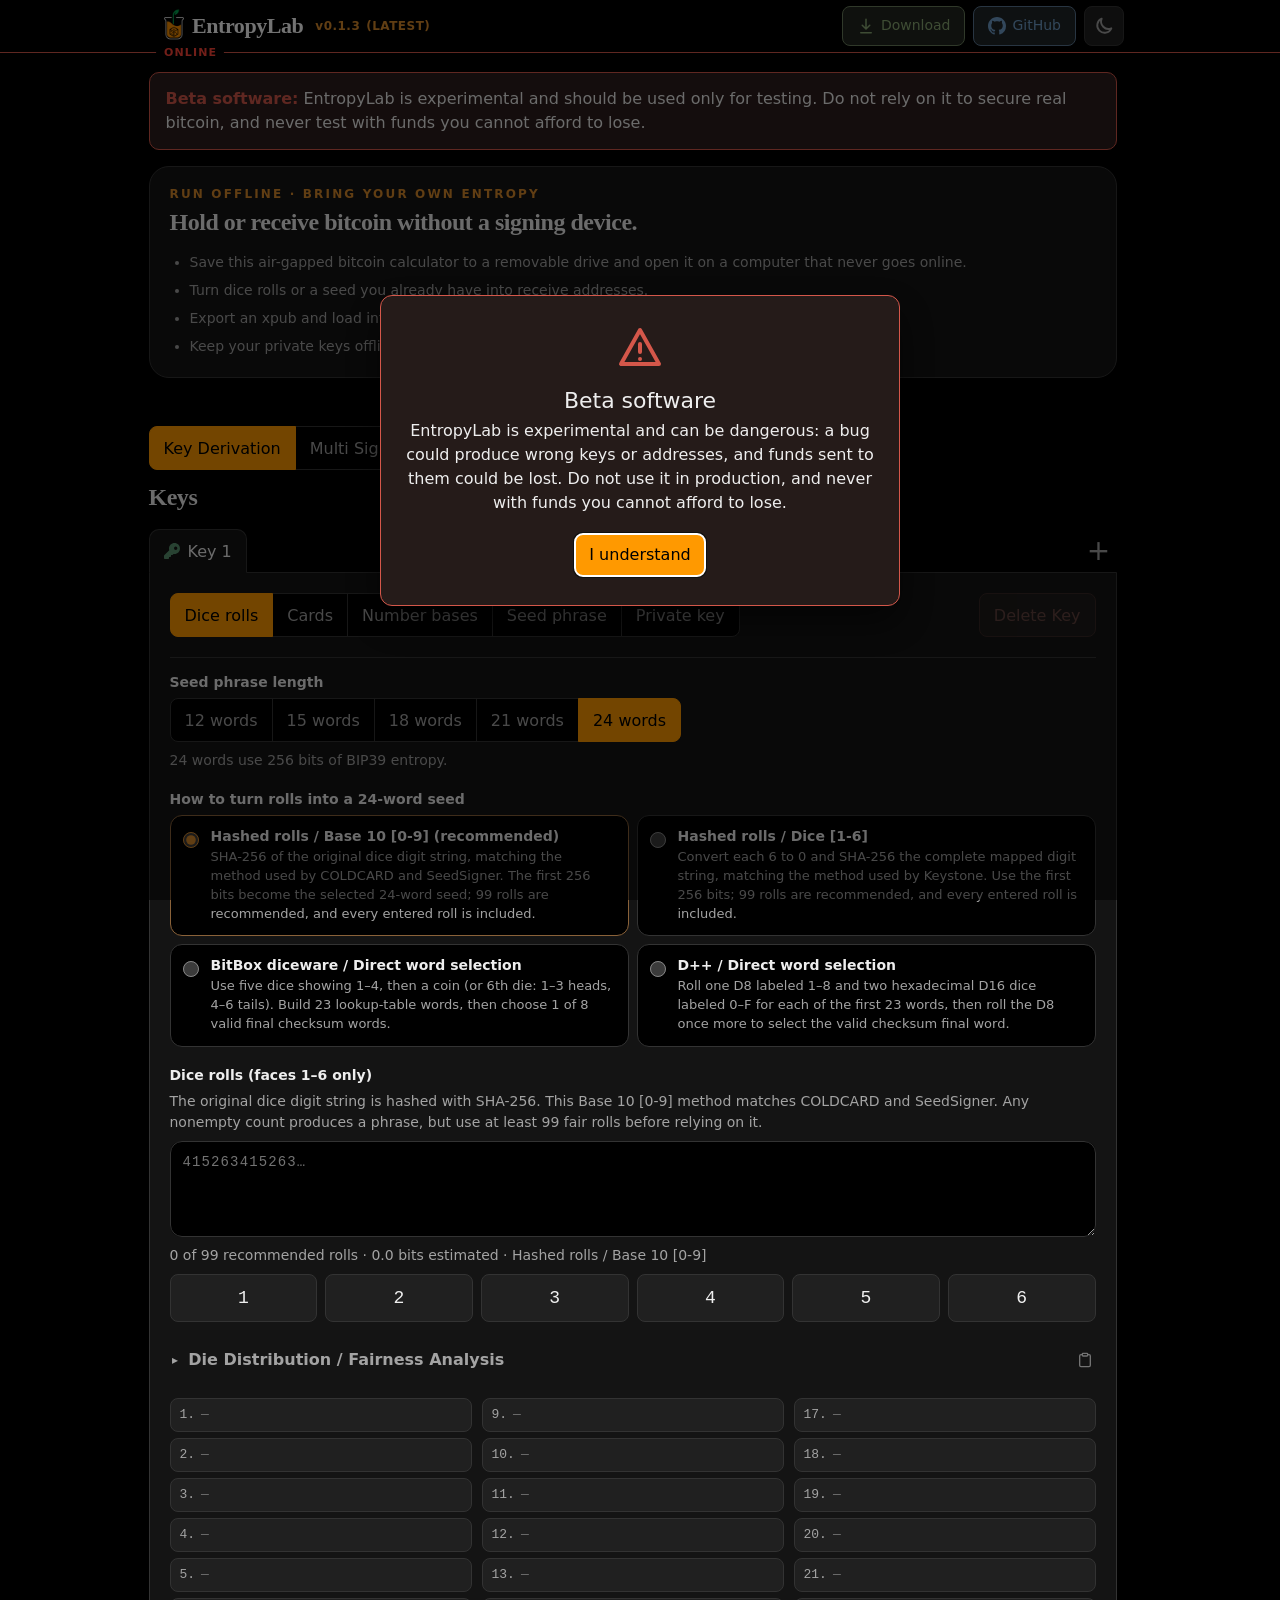
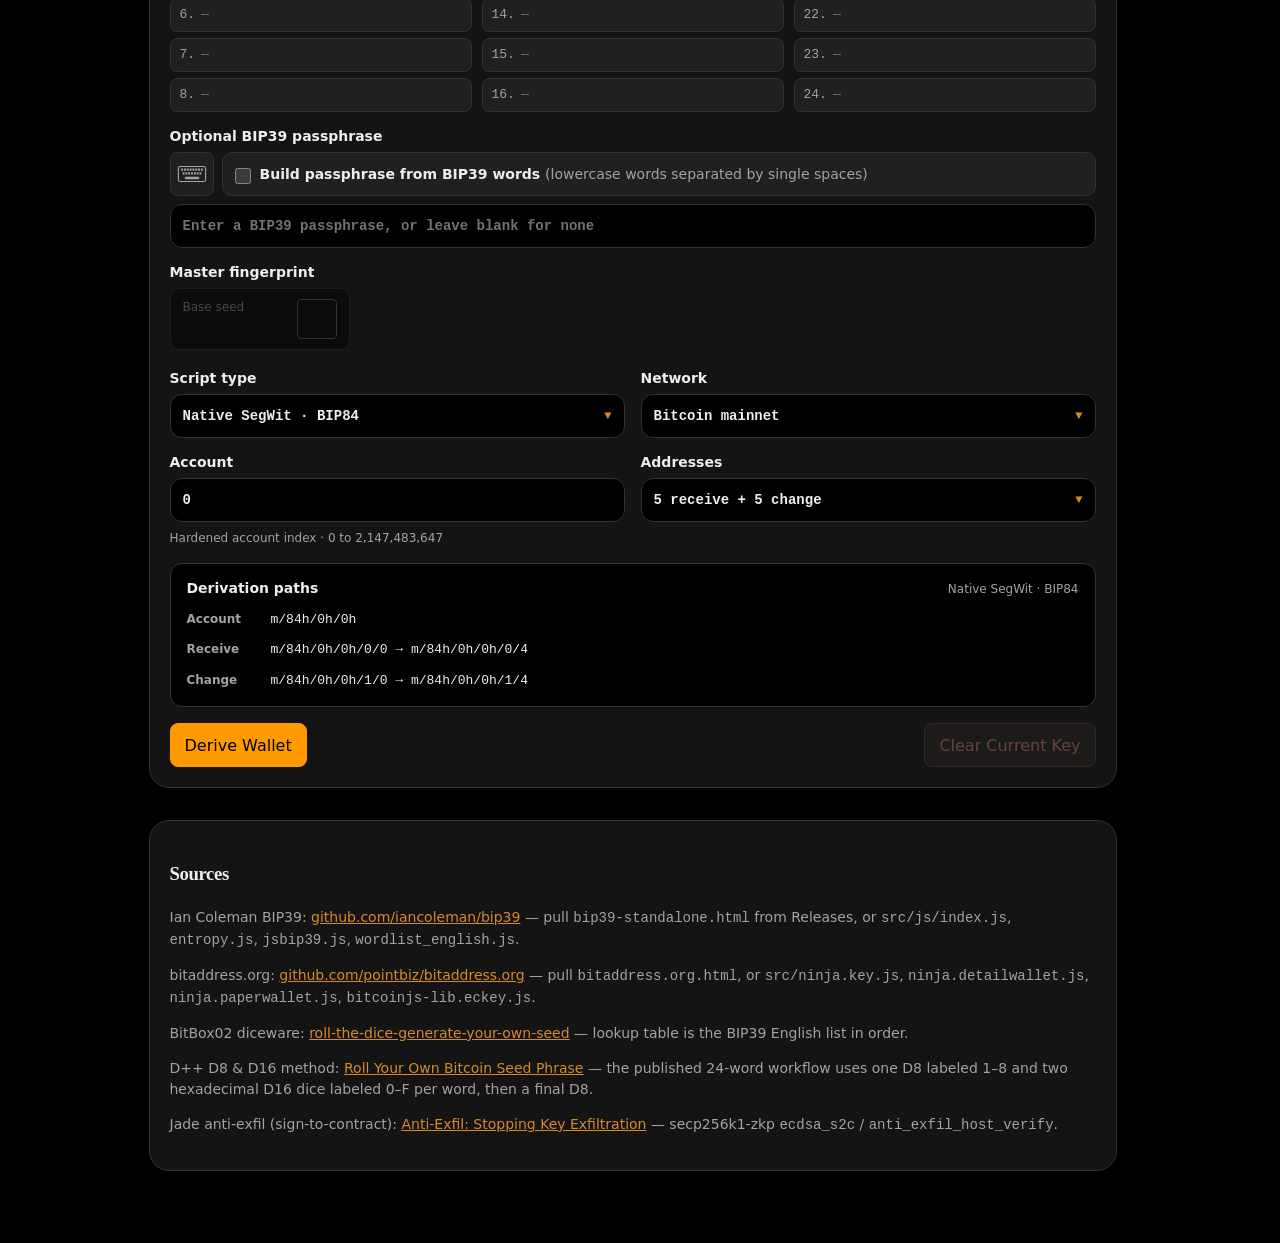
==== entropylab.html @ cb149ef8 "Master fingerprint: show the passphrase card only once one is typed An empty 'With passphrase' card " ====
<!DOCTYPE html>
<html lang="en"><head>
<meta http-equiv="content-type" content="text/html; charset=UTF-8"><meta charset="utf-8"><meta name="viewport" content="width=device-width, initial-scale=1"><meta http-equiv="Content-Security-Policy" content="default-src 'none'; script-src 'unsafe-inline' 'wasm-unsafe-eval'; style-src 'unsafe-inline'; img-src 'self' data:; connect-src 'none'; font-src 'self'; object-src 'none'; base-uri 'none'; form-action 'none'"><meta name="referrer" content="no-referrer"><meta name="description" content="Self-contained, air-gapped Bitcoin key and wallet calculator. Turn dice rolls, seed phrases, and private keys into wallet recovery information — entirely offline."><meta property="og:title" content="EntropyLab"><meta property="og:type" content="website"><meta property="og:url" content="https://entropylab.online/"><meta property="og:site_name" content="EntropyLab"><meta property="og:description" content="Self-contained, air-gapped Bitcoin key and wallet calculator. Turn dice rolls, seed phrases, and private keys into wallet recovery information — entirely offline."><meta property="og:image" content="https://entropylab.online/assets/entropylab-social.png"><meta property="og:image:type" content="image/png"><meta property="og:image:width" content="1200"><meta property="og:image:height" content="630"><meta property="og:image:alt" content="The EntropyLab beaker-and-dice logo beside a screenshot of the offline Bitcoin wallet calculator."><meta name="twitter:card" content="summary_large_image"><meta name="twitter:title" content="EntropyLab"><meta name="twitter:description" content="Self-contained, air-gapped Bitcoin key and wallet calculator. Turn dice rolls, seed phrases, and private keys into wallet recovery information — entirely offline."><meta name="twitter:image" content="https://entropylab.online/assets/entropylab-social.png"><meta name="twitter:image:alt" content="The EntropyLab beaker-and-dice logo beside a screenshot of the offline Bitcoin wallet calculator."><title>EntropyLab — Offline Bitcoin Key &amp; Wallet Calculator</title><link rel="icon" type="image/png" sizes="64x64" href="[data-uri]"><link rel="canonical" href="https://entropylab.online/"><meta name="application-name" content="EntropyLab"><meta name="application-version" content="v0.1.3"><meta name="theme-color" content="#000000"><script>(function(){try{var m=localStorage.getItem("entropylab-theme");if(m==="light"||(m==="system"&&matchMedia("(prefers-color-scheme: light)").matches))document.documentElement.dataset.theme="light"}catch(e){}})()</script><meta name="apple-mobile-web-app-title" content="EntropyLab"><meta name="apple-mobile-web-app-status-bar-style" content="black"><style>:is([id*='google_ads_iframe'],[id*='taboola-'],.taboolaHeight,.taboola-placeholder,#top-ad,#credential_picker_container,#credentials-picker-container,#credential_picker_iframe,#onetap_google_intermediate_iframe,[id*='google-one-tap-iframe'],#google-one-tap-popup-container,.google-one-tap__module,.google-one-tap-modal-div,.adthrive-auto-injected-player-container,.adthrive[id^="cls-video-container"]:has(.adthrive-auto-injected-player-container),#amp_floatingAdDiv,#ez-content-blocker-container) {display:none!important;min-height:0!important;height:0!important;}</style><style id="btc-calc-style">:root {
  color-scheme: dark;
  --bg: #000000;
  --surface: #141414;
  --surface-2: #202020;
  --fg: #eeeeee;
  --muted: #a3a3a3;
  --faint: #737373;
  --border: #333333;
  --accent: #d8892b;
  --selection-accent: #ff9900;
  --selection-fg: #000000;
  --danger: #d4574a;
  --danger-bright: #ff4438; /* alert red: --danger is too muted to carry a live status */
  --ok: #8aaa74;
  --ok-bright: #22c55e; /* a true green: --ok sits closer to olive than the status tag wants */
  --blue: #6f9fca;
  --warn: #c9a44a;
  --paper: #f3efe4;
  --playing-card-bg: #292929;
  --playing-card-fg: #eeeeee;
  --playing-card-red: #ef7468;
  --scrollbar-track: #0a0a0a;
  --scrollbar-thumb: #4a4a4a;
  --scrollbar-thumb-hover: #626262;
  --space-control: 8px;
  --space-component: 16px;
  --space-section: 20px;
  --space-major: 32px; /* seams between the page's major sections */
  --space-lede: 48px; /* the widest seam: where the pitch ends and the tool begins */
  --site-header-height: 52px; /* .header-button height plus 6px above and below */
  --site-header-pad: 16px; /* the bar's side padding; the status tag aligns to it */
  --site-min-width: 320px; /* the narrowest layout we lay out for: below this the page scrolls */
  --display: "Iowan Old Style", Palatino, Georgia, serif;
  --sans: "Segoe UI", system-ui, sans-serif;
  --mono: ui-monospace, "Cascadia Code", Menlo, Consolas, monospace;
}
:root[data-theme="light"] {
  color-scheme: light;
  --bg: #ffffff;
  --surface: #f6f6f6;
  --surface-2: #ebebeb;
  --fg: #111111;
  --muted: #444444;
  --faint: #666666;
  --border: #c9c9c9;
  --accent: #b86f1c;
  --danger: #b42318;
  --danger-bright: #d92d20;
  --ok: #4f7a3a;
  --ok-bright: #15803d;
  --blue: #245d8f;
  --warn: #765a11;
  --playing-card-bg: #ffffff;
  --playing-card-fg: #111111;
  --playing-card-red: #b42318;
  --scrollbar-track: #ededed;
  --scrollbar-thumb: #b5b5b5;
  --scrollbar-thumb-hover: #9a9a9a;
}
* { box-sizing: border-box; scrollbar-color: var(--scrollbar-thumb) var(--scrollbar-track); }
*::-webkit-scrollbar { width: 12px; height: 12px; }
*::-webkit-scrollbar-track { background: var(--scrollbar-track); }
*::-webkit-scrollbar-thumb {
  min-width: 32px; min-height: 32px; border: 3px solid var(--scrollbar-track); border-radius: 999px;
  background: var(--scrollbar-thumb);
}
*::-webkit-scrollbar-thumb:hover { background: var(--scrollbar-thumb-hover); }
*::-webkit-scrollbar-corner { background: var(--scrollbar-track); }
html { overflow-y: scroll; scrollbar-gutter: stable; scroll-padding-top: calc(var(--site-header-height) + 12px); }
html, body { margin: 0; min-width: var(--site-min-width); background: var(--bg); color: var(--fg); font-family: var(--sans); }
body { min-height: 100vh; }
h1, h2, h3 { font-family: var(--display); font-weight: 600; letter-spacing: -0.02em; }
h1 { font-size: 1.5rem; margin: 8px 0; }
h2 { font-size: 1.5rem; margin: 8px 0; }
a { color: var(--accent); }
button, select, textarea, input { font: inherit; }
button { cursor: pointer; }
/* Every enabled button uses the same momentary press feedback. The disabled
   state is intentionally excluded so controls that become unavailable after
   their click transition directly from orange to their disabled treatment. */
button:not(:disabled):active {
  background: var(--selection-accent) !important;
  color: var(--selection-fg) !important;
  border-color: var(--selection-accent) !important;
}
button:not(:disabled):active * { color: inherit !important; }
.wrap { max-width: 1000px; margin: 0 auto; padding: calc(var(--site-header-height) + 20px) 16px 64px; }
.kicker { font-size: 12px; letter-spacing: 0.18em; text-transform: uppercase; color: var(--accent); font-weight: 600; }
.card { background: var(--surface); border: 1px solid var(--border); border-radius: 20px; padding: 20px; margin: 16px 0; }
/* Major seam above the closing Sources card. It collapses with the previous
   card's 16px, so the larger value wins rather than the two adding up. The seam
   below the marketing card lives on #workspace and is deliberately wider. */
.sources { margin-top: var(--space-major); }
.warn { background: color-mix(in oklab, var(--danger) 12%, var(--bg)); border-color: color-mix(in oklab, var(--danger) 40%, var(--border)); }
.muted { color: var(--muted); font-size: 14px; line-height: 1.5; }
/* The pitch is a set of discrete claims rather than prose, so it reads as a
   list. The top margin stands in for the paragraph's, and dropping the
   bottom one lets the card's own padding close it out. */
.pitch-list { display: grid; gap: 7px; margin: var(--space-component) 0 0; padding-left: 20px; }
.sources-heading { color: var(--fg); font-size: 1.17rem; }
.row { display: flex; flex-wrap: wrap; gap: 8px; }
.tab, .btn {
  min-height: 44px; padding: 0 14px; border-radius: 8px; border: 1px solid var(--border);
  background: var(--bg); color: var(--muted);
}
.tab.active {
  background: var(--selection-accent);
  color: var(--selection-fg);
  border-color: var(--selection-accent);
}
.btn.primary { background: var(--selection-accent); color: var(--selection-fg); border-color: var(--selection-accent); }
.btn.primary:disabled {
  cursor: not-allowed; opacity: 1;
  background: var(--selection-accent); border-color: var(--selection-accent); color: var(--selection-fg);
}
.btn.secondary { background: var(--surface-2); color: var(--fg); }
textarea, select,
input:not([type="radio"]):not([type="checkbox"]) {
  width: 100%; min-height: 44px; margin-top: var(--space-control); padding: 10px 12px;
  border-radius: 12px; border: 1px solid var(--border); background: var(--bg); color: var(--fg);
  font-family: var(--mono); font-size: 14px;
}
textarea { display: block; min-height: 96px; letter-spacing: 0.08em; }
.dice-input-shell {
  position: relative; margin-top: var(--space-control); border-radius: 12px; background: var(--bg);
}
.dice-input-shell textarea {
  position: relative; z-index: 1; margin-top: 0; background: transparent;
  color: transparent; -webkit-text-fill-color: transparent; caret-color: var(--fg); line-height: 1.45;
}
.dice-input-shell textarea::placeholder { color: var(--faint); -webkit-text-fill-color: var(--faint); }
.dice-input-highlight {
  position: absolute; z-index: 0; inset: 0; margin: 0; padding: 10px 12px;
  border: 1px solid transparent; border-radius: 12px; overflow: hidden; pointer-events: none;
  white-space: pre-wrap; overflow-wrap: anywhere; word-break: break-word;
  color: var(--fg); font-family: var(--mono); font-size: 14px; line-height: 1.45; letter-spacing: 0.08em;
}
.dice-input-highlight[data-trailing-newline="true"]::after { content: "\200b"; }
.dice-roll-invalid {
  color: var(--danger);
}
/* On the 18-word coin turn the eight D8 keys become one Tails and one Heads. */
.dice-input-pad.dplus button.dice-key-wide { grid-column: span 4; }
.dice-input-pad.faces-1-6 button.dice-key-wide { grid-column: span 3; }
.dice-input-pad button[hidden] { display: none; }
.seed-autocomplete-toggle {
  display: inline-flex; align-items: center; gap: 9px; min-height: 44px;
  margin-top: var(--space-component); padding: 9px 12px;
  border: 1px solid var(--border); border-radius: 10px;
  background: var(--surface-2); color: var(--fg); font-size: 14px; font-weight: 600; cursor: pointer;
}
.seed-autocomplete-toggle input { margin: 0; }
.seed-autocomplete-note { color: var(--muted); font-weight: 400; }
.seed-entry-tools { display: flex; align-items: stretch; gap: var(--space-control); margin-top: var(--space-component); }
.seed-entry-tools .seed-autocomplete-toggle { flex: 1 1 auto; margin-top: 0; }
.number-base-sync-row { display: flex; align-items: stretch; gap: var(--space-control); margin-top: var(--space-component); }
.number-base-sync-toggle { flex: 1 1 auto; margin-top: 0; }
.number-base-sync-status {
  display: inline-flex; align-items: center; gap: 5px; flex: 0 0 auto;
  color: var(--ok); font-size: 13px; font-weight: 600; white-space: nowrap;
}
.number-base-sync-status[hidden] { display: none; }
.number-base-sync-status svg { display: block; width: 16px; height: 16px; }
.passphrase-field { margin-top: var(--space-component); font-size: 14px; font-weight: 600; }
.passphrase-keyboard-tools { display: flex; align-items: stretch; gap: var(--space-control); margin-top: var(--space-control); }
.passphrase-keyboard-tools[hidden] { display: none; }
.passphrase-keyboard-tools .seed-keyboard-toggle { align-self: stretch; height: auto; }
.passphrase-bip39-toggle { flex: 1 1 auto; margin-top: 0; }
.dice-input-shell.passphrase-input-shell input {
  position: relative; z-index: 1; margin-top: 0; background: transparent;
  color: transparent; -webkit-text-fill-color: transparent; caret-color: var(--fg); line-height: 1.45;
}
.dice-input-shell.passphrase-input-shell input::placeholder { color: var(--faint); -webkit-text-fill-color: var(--faint); }
.passphrase-input-shell .dice-input-highlight { white-space: pre; overflow-wrap: normal; word-break: normal; letter-spacing: 0; }
.passphrase-bip39-status { margin: var(--space-control) 0 0; font-weight: 400; }
.passphrase-keyboard-host .seed-keyboard { margin-top: var(--space-control); margin-right: auto; margin-left: 0; }
.seed-keyboard-toggle {
  display: grid; place-items: center; flex: 0 0 44px; width: 44px; min-height: 44px; height: auto; padding: 5px;
  border: 1px solid var(--border); border-radius: 8px; background: var(--surface-2); color: var(--muted);
}
.seed-keyboard-toggle:hover { color: var(--fg); border-color: var(--faint); }
.seed-keyboard-toggle[aria-expanded="true"] { color: var(--selection-accent); border-color: var(--selection-accent); }
.seed-keyboard-toggle:focus-visible { outline: 2px solid var(--selection-accent); outline-offset: 2px; }
.seed-keyboard-toggle svg { display: block; width: 30px; height: 22px; }
.seed-keyboard-icon-case { fill: none; stroke: currentColor; stroke-width: 2.5; }
.seed-keyboard-icon-keys { fill: currentColor; }
.seed-keyboard {
  --seed-key-size: calc(10% - 2.7px);
  display: grid; gap: 4px; max-width: 640px; margin: var(--space-control) auto 0 0; padding: 7px 8px;
  border: 1px solid var(--border); border-radius: 12px; background: var(--bg);
}
.seed-keyboard[hidden] { display: none; }
.seed-keyboard.private-key-initial-options { width: fit-content; }
.seed-keyboard-initial-row { display: flex; justify-content: flex-start; gap: 4px; }
.seed-keyboard-initial-row .seed-keyboard-key { flex-basis: clamp(48px, 10vw, 64px); width: clamp(48px, 10vw, 64px); }
.private-key-hex-keypad { display: grid; gap: 4px; }
.private-key-hex-row { display: flex; justify-content: flex-start; gap: 3px; }
.seed-keyboard-initial-row[hidden],
.private-key-hex-keypad[hidden],
.seed-keyboard-row[hidden],
.seed-keyboard-space-row[hidden] { display: none; }
.seed-keyboard-row { display: flex; justify-content: center; gap: 3px; }
.seed-keyboard-key,
.seed-keyboard-space,
.seed-keyboard-mode {
  min-height: 42px; padding: 0; border: 1px solid var(--border); border-radius: 7px;
  background: var(--surface-2); color: var(--fg); font-family: var(--mono); font-size: 15px;
}
.seed-keyboard-key { flex: 0 0 var(--seed-key-size); width: var(--seed-key-size); }
.seed-keyboard-key[hidden] { display: none; }
.seed-keyboard-key:not(:disabled):hover,
.seed-keyboard-space:not(:disabled):hover,
.seed-keyboard-mode:not(:disabled):hover { border-color: var(--selection-accent); background: color-mix(in oklab, var(--selection-accent) 12%, var(--surface-2)); }
.seed-keyboard-key:focus-visible,
.seed-keyboard-space:focus-visible,
.seed-keyboard-mode:focus-visible { outline: 2px solid var(--selection-accent); outline-offset: 1px; }
.seed-keyboard-delete { display: grid; place-items: center; color: var(--muted); }
.seed-keyboard-delete svg { width: 20px; height: 16px; fill: none; stroke: currentColor; stroke-width: 1.8; stroke-linecap: round; stroke-linejoin: round; }
.seed-keyboard-space-row { display: flex; justify-content: center; gap: 4px; }
.seed-keyboard-mode { flex: 0 0 clamp(42px, 10vw, 64px); padding-inline: 6px; letter-spacing: -.08em; }
.seed-keyboard-mode:disabled { cursor: not-allowed; opacity: .42; color: var(--muted); }
.seed-keyboard-space { width: min(46%, 250px); padding-inline: 14px; color: var(--muted); font-size: 13px; }
.seed-keyboard-key:disabled,
.seed-keyboard-space:disabled { cursor: not-allowed; opacity: .3; color: var(--muted); }
input[type="radio"], input[type="checkbox"] {
  appearance: auto;
  width: 16px;
  height: 16px;
  min-width: 16px;
  min-height: 16px;
  margin: 4px 0 0;
  padding: 0;
  accent-color: var(--accent);
  flex-shrink: 0;
}
label.field { display: block; margin-top: var(--space-component); font-size: 14px; font-weight: 600; }
.label { font-size: 14px; font-weight: 600; margin: var(--space-section) 0 var(--space-control); color: var(--fg); }
.choice {
  display: flex;
  align-items: flex-start;
  gap: 12px;
  border: 1px solid var(--border);
  background: var(--bg);
  border-radius: 12px;
  padding: 12px;
  margin-top: var(--space-control);
  cursor: pointer;
  font-weight: 400;
  font-size: 14px;
  color: var(--fg);
}
.choice strong { display: block; color: var(--fg); font-weight: 600; }
.choice .desc { display: block; margin-top: 4px; color: var(--muted); font-size: 13px; line-height: 1.45; font-weight: 400; }
.choice:has(input:checked) { border-color: color-mix(in oklab, var(--accent) 55%, var(--border)); }
.choice:has(input:disabled) { cursor: not-allowed; opacity: 0.52; }
.choice-grid { display: grid; gap: var(--space-control); margin-top: var(--space-control); }
.choice-grid .choice { margin-top: 0; }
@media (min-width: 720px) {
  .choice-grid { grid-template-columns: repeat(2, minmax(0, 1fr)); }
  .choice-grid.three-up { grid-template-columns: repeat(3, minmax(0, 1fr)); }
}
.dice-input-pad { display: grid; grid-template-columns: repeat(3, minmax(0, 1fr)); gap: 8px; margin-top: var(--space-control); }
.dice-input-pad.faces-1-6 { grid-template-columns: repeat(3, minmax(0, 1fr)); }
@media (min-width: 720px) {
  .dice-input-pad.faces-1-6 { grid-template-columns: repeat(6, minmax(0, 1fr)); }
}
.dice-input-pad.dplus {
  grid-template-columns: repeat(8, minmax(0, 1fr));
  grid-template-rows: repeat(2, minmax(48px, auto));
}
.dice-input-pad.entropy-keypad { grid-template-columns: repeat(8, minmax(0, 1fr)); grid-auto-flow: row; }
.dice-input-pad.entropy-keypad-bin { grid-template-columns: repeat(2, minmax(0, 1fr)); }
.dice-input-pad.entropy-keypad.coin-phase { grid-template-columns: repeat(2, minmax(0, 1fr)); }
.dice-input-pad.entropy-keypad-base4 { grid-template-columns: repeat(4, minmax(0, 1fr)); }
.dice-input-pad.seed-number-pad { grid-template-columns: repeat(5, minmax(0, 1fr)); }
.seed-number-pad .seed-number-next { grid-column: span 4; font-family: inherit; font-size: 14px; }
.seed-number-pad .seed-number-delete svg { width: 20px; height: 16px; fill: none; stroke: currentColor; stroke-width: 1.8; stroke-linecap: round; stroke-linejoin: round; }
.dice-input-pad button {
  min-height: 48px; font-family: var(--mono); font-size: 18px;
  border: 1px solid var(--border); border-radius: 8px; background: var(--surface-2); color: var(--fg);
}
.dice-input-pad.dplus button { padding-inline: 6px; white-space: nowrap; }
.dice-input-pad .coin-button { font-size: 15px; }
/* Names the coin side a face stands for on the BitBox sixth roll. */
.dice-input-pad button.has-caption { line-height: 1.1; }
.dice-key-caption { display: block; font-size: 11px; line-height: 1.1; color: var(--muted); }
.dice-input-pad button:disabled {
  cursor: not-allowed; opacity: 0.38; color: var(--muted); border-color: var(--border);
}
@media (max-width: 639px) {
  .dice-input-pad.dplus {
    grid-template-columns: repeat(4, minmax(0, 1fr));
    grid-template-rows: repeat(4, minmax(48px, auto));
  }
}
.dice-fairness-toggle {
  display: inline-flex; align-items: center; gap: 8px; width: fit-content; min-height: 44px; padding: 0;
  border: 0; background: transparent; color: var(--muted); font-weight: 700; cursor: pointer;
}
.seed-word-copy-row .dice-fairness-toggle { margin-right: auto; }
.dice-fairness-toggle:hover { color: var(--fg); }
.dice-fairness-toggle[aria-expanded="true"] { color: var(--fg); }
.dice-fairness-toggle:focus-visible { outline: 2px solid var(--accent); outline-offset: 4px; border-radius: 3px; }
.dice-fairness-toggle [data-dice-fairness-glyph] { display: inline-block; width: 0.9em; font-size: 12px; line-height: 1; }
.dice-fairness {
  margin-top: var(--space-control); padding: 12px 14px; border-radius: 12px;
  border: 1px solid var(--border); background: var(--surface-2); color: var(--fg);
}
.dice-fairness[hidden] { display: none; }
.dice-fairness[data-tone="ok"] {
  border-color: color-mix(in oklab, var(--ok) 50%, var(--border));
  background: color-mix(in oklab, var(--ok) 10%, var(--bg));
}
.dice-fairness[data-tone="warn"] {
  border-color: color-mix(in oklab, var(--warn) 55%, var(--border));
  background: color-mix(in oklab, var(--warn) 12%, var(--bg));
}
.dice-fairness[data-tone="danger"] {
  border-color: color-mix(in oklab, var(--danger) 50%, var(--border));
  background: color-mix(in oklab, var(--danger) 10%, var(--bg));
}
.dice-fairness-test + .dice-fairness-test { margin-top: 14px; padding-top: 14px; border-top: 1px solid var(--border); }
.dice-fairness-head {
  display: flex; flex-wrap: wrap; align-items: baseline; justify-content: space-between; gap: 6px 12px;
}
.dice-fairness-head strong { font-size: 15px; }
.dice-fairness[data-tone="ok"] .dice-fairness-head strong { color: var(--ok); }
.dice-fairness[data-tone="warn"] .dice-fairness-head strong,
.dice-fairness-test[data-tone="warn"] .dice-fairness-head strong { color: var(--warn); }
.dice-fairness[data-tone="danger"] .dice-fairness-head strong,
.dice-fairness-test[data-tone="danger"] .dice-fairness-head strong { color: var(--danger); }
.dice-fairness-head span { color: var(--muted); font-family: var(--mono); font-size: 12px; }
.dice-fairness-note, .dice-fairness-caveat { margin: 6px 0 0; color: var(--muted); font-size: 13px; line-height: 1.45; }
.dice-fairness-caveat { margin-top: 12px; }
.dice-fairness-faces { display: grid; gap: 5px; margin-top: 10px; }
@media (min-width: 640px) {
  .dice-fairness-faces[data-sides="8"], .dice-fairness-faces[data-sides="16"] { grid-template-columns: 1fr 1fr; gap: 5px 14px; }
}
.dice-fairness-face {
  display: grid; grid-template-columns: 4.2em minmax(0, 1fr) 2.2em; gap: 8px; align-items: center;
  font-family: var(--mono); font-size: 12px;
}
.dice-fairness-label { color: var(--muted); }
.dice-fairness-count { color: var(--fg); text-align: right; font-variant-numeric: tabular-nums; }
.dice-fairness-track {
  position: relative; height: 8px; border-radius: 999px; background: var(--bg);
}
.dice-fairness-bar {
  display: block; height: 100%; border-radius: inherit; background: var(--accent);
}
.dice-fairness-face.is-hot .dice-fairness-bar { background: var(--danger); }
.dice-fairness-expected {
  position: absolute; top: -1px; bottom: -1px; width: 2px; margin-left: -1px;
  background: var(--muted); border-radius: 1px;
}
.card-suit-pad { display: grid; grid-template-columns: repeat(4, minmax(0, 1fr)); gap: 8px; margin-top: var(--space-control); }
.card-suit-pad button {
  min-height: 48px; font-size: 22px; line-height: 1;
  border: 1px solid var(--border); border-radius: 8px; background: var(--surface-2); color: var(--fg);
}
.card-suit-pad button.is-red { color: var(--danger); }
.card-suit-pad button.active {
  background: var(--selection-accent); color: var(--selection-fg); border-color: var(--selection-accent);
}
.card-suit-pad button:disabled { cursor: not-allowed; opacity: 0.38; }
.card-rank-pad { grid-template-columns: repeat(7, minmax(0, 1fr)); }
.card-rank-pad.direct-card-rank-pad { grid-template-columns: repeat(8, minmax(0, 1fr)); }
@media (min-width: 640px) {
  .card-rank-pad { grid-template-columns: repeat(13, minmax(0, 1fr)); }
}
.card-rank-pad button { font-size: 15px; }
.card-rank-pad button.active {
  background: var(--selection-accent); color: var(--selection-fg); border-color: var(--selection-accent);
}
.dealt-cards { display: flex; flex-wrap: wrap; gap: 8px; margin-top: 12px; min-height: 60px; }
.dealt-cards[hidden] { display: none; }
.card-controls-row {
  display: grid; grid-template-columns: repeat(7, minmax(0, 1fr));
  align-items: stretch; gap: 8px; margin-top: var(--space-control);
}
.card-controls-row .card-visibility-toggle { grid-column: span 4; justify-content: center; margin: 0; }
.card-undo-button {
  display: grid; place-items: center; min-width: 0; min-height: 48px; padding: 0;
  border: 1px solid var(--border); border-radius: 8px; background: var(--surface-2); color: var(--muted);
}
.card-undo-button:disabled { cursor: not-allowed; opacity: 0.38; }
@media (min-width: 640px) {
  .card-controls-row { grid-template-columns: repeat(13, minmax(0, 1fr)); }
  .card-controls-row .card-visibility-toggle { grid-column: span 2; }
}
.dealt-shuffle-label {
  flex: 1 0 100%; margin: 4px 0 0; color: var(--muted);
  font-size: 12px; font-weight: 700; letter-spacing: 0.08em; text-transform: uppercase;
}
.cards-reshuffle {
  margin-top: 12px; padding: 12px 14px; border-radius: 12px;
  border: 1px solid color-mix(in oklab, var(--accent) 55%, var(--border));
  background: color-mix(in oklab, var(--accent) 14%, var(--bg));
  color: var(--fg); font-size: 14px; line-height: 1.5;
}
.cards-reshuffle[hidden] { display: none; }
.cards-reshuffle strong { color: var(--accent); }
.dealt-card {
  display: flex; flex-direction: column; align-items: center; justify-content: center;
  width: 44px; height: 60px; border: 1px solid var(--border); border-radius: 6px;
  background: var(--playing-card-bg); color: var(--playing-card-fg);
  font-family: var(--mono); font-weight: 700; line-height: 1.05;
}
.dealt-card-placeholder { visibility: hidden; }
.dealt-card.is-red { color: var(--playing-card-red); }
.dealt-card .dealt-rank { font-size: 13px; }
.dealt-card .dealt-suit { font-size: 16px; }
.dealt-card.dealt-card-rank-only .dealt-rank { font-size: 18px; }
.wordlist {
  display: grid; grid-template-columns: repeat(2, 1fr); gap: 4px 16px;
  font-family: var(--mono); font-size: 13px; margin-top: 12px;
}
@media (min-width: 640px) { .wordlist { grid-template-columns: repeat(3, 1fr); } }
.wordlist span { color: var(--muted); display: inline-block; width: 1.6em; }
.seed-word-meta {
  display: flex; align-items: flex-start; gap: 8px;
  margin: var(--space-control) 0 0;
}
.seed-word-meta:has(.muted:empty) { display: none; }
.seed-word-meta > .muted { flex: 1 1 auto; min-width: 0; margin: 0; }
.seed-word-copy-row {
  display: flex; align-items: center; justify-content: flex-end; gap: 8px;
  margin-top: var(--space-component);
}
.seed-phrase-copied {
  flex: 0 0 auto; color: var(--ok); font-size: 13px; line-height: 21px; white-space: nowrap;
}
.seed-phrase-copied:empty { display: none; }
.seed-phrase-copy {
  flex: 0 0 auto; display: grid; place-items: center;
  width: 21px; height: 21px; padding: 0; border: 0; background: transparent; color: var(--faint);
}
.seed-phrase-copy svg { display: block; width: 16px; height: 16px; }
.seed-copy-icon-clip, .seed-copy-icon-board { fill: none; stroke: currentColor; stroke-width: 2; }
.seed-phrase-copy:disabled { color: var(--faint); cursor: not-allowed; }
.seed-phrase-copy:not(:disabled) { color: var(--selection-accent); }
.seed-phrase-copy:not(:disabled):hover { color: var(--accent); }
.seed-phrase-copy.is-copied, .seed-phrase-copy.is-copied:not(:disabled),
.seed-phrase-copy.is-copied:not(:disabled):hover { color: var(--ok); }
.seed-phrase-copy:focus-visible { outline: 2px solid var(--selection-accent); outline-offset: 2px; }
.dice-word-grid {
  --dice-word-rows: var(--dice-word-rows-wide);
  display: grid; grid-auto-flow: column; grid-template-columns: repeat(3, minmax(0, 1fr));
  grid-template-rows: repeat(var(--dice-word-rows), minmax(34px, auto)); gap: 6px 10px;
  margin-top: var(--space-component); font-family: var(--mono); font-size: 13px;
}
.dice-word-slot {
  min-width: 0; display: flex; align-items: center; gap: 6px; padding: 7px 9px;
  border: 1px solid var(--border); border-radius: 8px; background: var(--surface-2);
}
.dice-word-number { flex: 0 0 auto; color: var(--muted); }
.dice-word-value { min-width: 0; overflow-wrap: normal; word-break: normal; white-space: nowrap; color: var(--fg); }
.dice-word-slot.empty .dice-word-value { color: var(--faint); }
@media (max-width: 639px) {
  .dice-word-grid {
    --dice-word-rows: var(--dice-word-rows-narrow);
    grid-template-columns: repeat(2, minmax(0, 1fr));
  }
}
.secret { font-family: var(--mono); font-size: 13px; word-break: break-all; }
.private-field-value { display: block; margin-top: 2px; line-height: 1.55; }
.table-private-field-value { display: inline-grid; white-space: nowrap; }
.private-field-value:not(.secret-placeholder),
.table-private-field-value:not(.secret-placeholder) { color: var(--blue); }
.secret-placeholder { display: grid; color: var(--muted); }
.secret-placeholder > .secret-placeholder-mask,
.secret-placeholder > .secret-placeholder-message { grid-area: 1 / 1; }
.secret-placeholder-mask { visibility: hidden; user-select: none; }
.secret-placeholder-message { color: var(--muted); }
.secret-placeholder-label {
  position: absolute; width: 1px; height: 1px; padding: 0; margin: -1px;
  overflow: hidden; clip: rect(0, 0, 0, 0); white-space: nowrap; border: 0;
}
.seed-phrase-value { word-break: normal; overflow-wrap: normal; }
.seed-phrase-word { display: inline-block; white-space: nowrap; }
.mono { font-family: var(--mono); font-size: 13px; word-break: break-all; }
table { width: 100%; border-collapse: collapse; font-size: 12px; }
th { text-align: left; color: var(--muted); font-weight: 600; padding: 8px; }
td { border-top: 1px solid var(--border); padding: 8px; vertical-align: top; font-family: var(--mono); }
.qr { background: var(--paper); padding: 8px; border: 1px solid var(--border); border-radius: 8px; display: inline-block; }
.qr svg { display: block; width: 140px; height: 140px; }
.qr-descriptor { padding: 12px; }
.qr-descriptor svg { width: 280px; height: 280px; }
.qr-seed { padding: 12px; }
.qr-seed svg { width: 200px; height: 200px; }
.watch-only-qr { margin: 12px 0 16px; }
.seed-qr-pair { display: grid; gap: 16px; }
.seed-qr-pair .watch-only-qr { margin: 0; }
@media (min-width: 720px) {
  .seed-qr-pair { grid-template-columns: repeat(2, minmax(0, 1fr)); align-items: start; }
}
.err { margin: var(--space-control) 0 0; color: var(--danger); font-size: 14px; }
.ok { color: var(--ok); }
/* Top padding sets the gap below the warning banners, which carry 12px of
   their own margin. */
.site-header {
  position: fixed; top: 0; left: 0; right: 0; z-index: 40; min-width: var(--site-min-width);
  background: var(--bg); border-bottom: 1px solid var(--border);
}
/* The rule answers to the tag hung on it, so the whole width of the bar carries
   the warning rather than just the badge. Reading the state off the tag rather
   than a second flag keeps the two from ever disagreeing: network-check.js
   still writes exactly one attribute. It takes --danger, not --danger-bright:
   a full-width rule at the brighter red would outshout the word it is warning
   about, so the brightest red stays reserved for the tag's text. */
.site-header:has(.network-status[data-state="online"]) { border-bottom-color: var(--danger); }
/* The tight gap belongs to the mark and wordmark, which read as one lockup.
   Everything after them buys its own breathing room back with a margin. */
.site-header-inner {
  position: relative;
  display: flex; align-items: center; gap: 6px; height: var(--site-header-height);
  max-width: 1000px; margin: 0 auto; padding: 0 var(--site-header-pad);
}
/* Both marks are inlined as data URIs at build time; the light one wins when
   the light theme sets data-theme on the root element. The negative margin
   cancels the flex gap on this side only: the art carries 20px of transparent
   margin per side in a 96px square, so it already supplies ~7.5px of space at
   the rendered 36px and the 6px gap on top of it read as a hole. */
.site-logo {
  flex: 0 0 auto; width: 36px; height: 36px; margin-right: -6px;
  background: url("[data-uri]") center / contain no-repeat;
}
:root[data-theme="light"] .site-logo { background-image: url("[data-uri]"); }
/* The wordmark takes the h1's display face, so the bar reads as the same brand
   as the page title below it. Pure white and pure black rather than --fg, which
   stops short of both ends: the wordmark wants the full contrast. */
.site-title { flex: 0 0 auto; font-family: var(--display); font-size: 22px; font-weight: 600; letter-spacing: -0.02em; color: #ffffff; white-space: nowrap; }
:root[data-theme="light"] .site-title { color: #000000; }
/* The build stamps this version beside the logo. It takes the
   kicker's accent and weight, but not its display tracking: this sits in a
   dense row of controls rather than above a title. */
.site-version {
  flex: 0 0 auto; display: inline-flex; align-items: baseline; gap: 6px; margin-left: 6px; white-space: nowrap;
  font-size: 12px; letter-spacing: 0.04em; text-transform: uppercase; color: var(--accent); font-weight: 600;
}
/* Version strings opt out of the uppercase, so the "v" prefix stays lowercase
   wherever one appears in the label. */
.site-version-number { text-transform: none; font-variant-numeric: tabular-nums; }
/* Straddles the header's bottom rule so the rule runs into its two edges and
   the tag reads as speared by it, and sits at the bar's left edge, under the
   logo and wordmark. Hanging below the control row is what lets it hold that
   position at every width without competing with the lockup for space. The
   opaque background is load-bearing: without it the rule would cross the text
   rather than stop at the edges.
   network-check.js owns data-state; the text colour follows from it. The border
   is transparent but kept at 1px: it kills the outline without changing the
   tag's height, which is what sets how far it rises above the rule. */
.network-status {
  position: absolute; left: var(--site-header-pad); bottom: 0; transform: translateY(50%); z-index: 1;
  padding: 3px 6px; border: 1px solid transparent; border-radius: 999px;
  background: var(--bg);
  font-size: 11px; font-weight: 700; line-height: 1; letter-spacing: 0.1em; text-transform: uppercase;
  text-indent: 0.1em; white-space: nowrap;
}
.network-status[data-state="offline"] { color: var(--ok-bright); }
.network-status[data-state="online"] { color: var(--danger-bright); }
/* min-width: 0 lets the row shrink on narrow screens rather than pushing the
   controls out of the bar. */
.download-controls { display: flex; flex-wrap: nowrap; align-items: center; gap: 8px; margin-left: auto; min-width: 0; }
/* The download glyph sits left of the label at every width, and stands alone
   once the labels collapse. */
.download-mark { display: block; flex: 0 0 auto; }
/* Header controls sit below the app's default 44px so the bar stays slim.
   Keep --site-header-height in step. */
.header-button { min-height: 40px; font-size: 14px; }
.download-controls > a { display: inline-flex; align-items: center; gap: 6px; text-decoration: none; }
/* Centring puts the label's em box on the button's centre line, but a font's
   ascent leaves more room above the caps than its descent leaves below, so the
   glyphs land a pixel low next to a symmetric icon. This nudge is optical, not
   layout: it moves the ink, not the box. */
.control-label { position: relative; top: -1px; }
.download-controls .btn:is(.download-html, .github-repo-link) { flex: 0 0 auto; }
/* Square it off against the 40px header controls; the shared keyboard-toggle
   base is 44px wide and stays that way everywhere else in the app. */
.download-controls .theme-toggle { flex: 0 0 40px; width: 40px; align-self: center; }
.theme-toggle svg { display: none; width: 22px; height: 22px; fill: none; stroke: currentColor; stroke-width: 2; stroke-linecap: round; stroke-linejoin: round; }
.theme-toggle[data-theme-mode="dark"] .theme-icon-dark, .theme-toggle[data-theme-mode="light"] .theme-icon-light, .theme-toggle[data-theme-mode="system"] .theme-icon-system { display: block; }
.btn:is(.download-html, .save-recovery-sheet, .save-wallet-dat) {
  border-color: color-mix(in oklab, var(--ok) 65%, var(--border));
  background: color-mix(in oklab, var(--ok) 14%, var(--surface)); color: var(--ok);
}
.btn:is(.download-html, .save-recovery-sheet, .save-wallet-dat):hover {
  background: color-mix(in oklab, var(--ok) 23%, var(--surface)); color: var(--fg);
}
.btn:is(.download-html, .save-recovery-sheet, .save-wallet-dat):focus-visible { outline: 2px solid var(--ok); outline-offset: 2px; }
.github-mark { flex: 0 0 auto; }
.download-controls .github-repo-link {
  border-color: color-mix(in oklab, var(--blue) 65%, var(--border));
  background: color-mix(in oklab, var(--blue) 14%, var(--surface)); color: var(--blue);
}
.download-controls .github-repo-link:hover {
  background: color-mix(in oklab, var(--blue) 23%, var(--surface)); color: var(--fg);
}
.download-controls .github-repo-link:focus-visible { outline: 2px solid var(--blue); outline-offset: 2px; }
.custom-select-native {
  position: absolute !important; width: 1px !important; height: 1px !important; min-height: 0 !important;
  margin: 0 !important; padding: 0 !important; opacity: 0; pointer-events: none; overflow: hidden;
}
.custom-select { position: relative; width: 100%; margin-top: var(--space-control); font-family: var(--mono); font-size: 14px; }
.custom-select-button {
  width: 100%; min-height: 44px; display: flex; align-items: center; justify-content: space-between; gap: 16px;
  padding: 10px 12px; border: 1px solid var(--border); border-radius: 12px;
  background: var(--bg); color: var(--fg); text-align: left; cursor: pointer;
}
.custom-select-button:hover, .custom-select.open .custom-select-button { border-color: var(--accent); }
.custom-select-chevron { color: var(--accent); font-size: 12px; transition: transform 120ms ease; }
.custom-select.open .custom-select-chevron { transform: rotate(180deg); }
.custom-select-list {
  position: absolute; z-index: 100; top: calc(100% + 6px); left: 0; right: 0; max-height: 260px;
  overflow-y: auto; padding: 6px; border: 1px solid var(--border); border-radius: 12px;
  background: var(--surface-2); box-shadow: 0 16px 36px rgb(0 0 0 / 55%);
}
.custom-select-option {
  width: 100%; min-height: 38px; padding: 8px 10px; border: 0; border-radius: 8px;
  background: transparent; color: var(--fg); text-align: left; cursor: pointer;
}
.custom-select-option:hover, .custom-select-option:focus-visible { background: color-mix(in oklab, var(--accent) 14%, var(--surface-2)); outline: none; }
.custom-select-option[aria-selected="true"] { background: color-mix(in oklab, var(--accent) 20%, var(--surface-2)); color: var(--accent); }
.custom-select-option:disabled { background: transparent; color: var(--faint); cursor: not-allowed; opacity: .48; }
.beta-warning, .online-warning {
  margin: 0 0 12px; padding: 14px 16px; border: 1px solid; border-radius: 10px;
  color: var(--fg); line-height: 1.5;
}
.beta-warning, .online-warning {
  border-color: var(--danger); background: color-mix(in oklab, var(--danger) 14%, var(--surface));
}
.online-warning strong { color: var(--danger); }
.online-warning a { font-weight: 700; white-space: nowrap; }
.beta-warning strong { color: var(--danger); }
.disclaimer-overlay {
  position: fixed; inset: 0; z-index: 200; display: grid; place-items: center;
  padding: 24px; box-sizing: border-box; background: rgb(0 0 0 / 55%);
  opacity: 0; transition: opacity .24s ease;
}
.disclaimer-overlay[hidden] { display: none; }
.disclaimer-overlay.is-visible { opacity: 1; }
.disclaimer-overlay.is-dismissed { opacity: 0; pointer-events: none; }
.disclaimer-card {
  max-width: 520px; padding: 28px 24px; text-align: center;
  border: 1px solid var(--danger); border-radius: 12px;
  background: color-mix(in oklab, var(--danger) 10%, var(--surface));
  box-shadow: 0 16px 36px rgb(0 0 0 / 55%);
}
.disclaimer-icon { width: 48px; height: 48px; color: var(--danger); }
.disclaimer-title { margin: 12px 0 6px; font-size: 22px; color: var(--fg); }
.disclaimer-text { margin: 0 0 18px; color: var(--fg); line-height: 1.5; }
@media (prefers-reduced-motion: reduce) { .disclaimer-overlay { transition: none; } }
.sanity-failure {
  min-height: 100dvh; display: grid; place-items: center; padding: 24px; box-sizing: border-box;
}
.sanity-failure-card {
  max-width: 620px; margin: 0 auto; padding: 28px 24px; text-align: center;
  border: 1px solid var(--danger); border-radius: 12px;
  background: color-mix(in oklab, var(--danger) 10%, var(--surface));
}
.sanity-failure-icon { width: 56px; height: 56px; color: var(--danger); }
.sanity-failure-title { margin: 12px 0 6px; font-size: 22px; color: var(--fg); }
.sanity-failure-message { margin: 0 0 18px; color: var(--fg); }
.sanity-failure-table { margin: 0 auto 16px; border-collapse: collapse; min-width: min(100%, 420px); }
.sanity-failure-table th, .sanity-failure-table td {
  border: 1px solid var(--border); padding: 8px 14px; text-align: left; font-size: 14px;
}
.sanity-failure-table th { color: var(--muted); font-weight: 600; }
.sanity-failure-table td:last-child { color: var(--danger); font-weight: 700; }
.sanity-failure-advice { margin: 0; color: var(--muted); font-size: 14px; }
@media print {
  :root, :root[data-theme] {
    color-scheme: light;
    --bg: #ffffff;
    --surface: #ffffff;
    --surface-2: #f3f3f3;
    --fg: #111111;
    --muted: #444444;
    --faint: #666666;
    --border: #b8b8b8;
    --blue: #245d8f;
    --warn: #765a11;
  }
  .no-print { display: none !important; }
  html, body { background: white; color: #111; }
  /* The fixed header is hidden when printing, so drop the space it reserved. */
  .wrap { padding-top: 20px; }
  .qr-descriptor svg { width: 52mm; height: 52mm; }
  .qr-seed svg { width: 40mm; height: 40mm; }
}

.sr-only {
  position: absolute !important; width: 1px !important; height: 1px !important; padding: 0 !important;
  margin: -1px !important; overflow: hidden !important; clip: rect(0, 0, 0, 0) !important;
  white-space: nowrap !important; border: 0 !important;
}

input.bad, textarea.bad { border-color: var(--danger) !important; }
.hint { font-size: 13px; margin: var(--space-control) 0 0; }
.hint.bad { color: var(--danger); }
.hint.ok { color: var(--ok); }
.hint:empty, .err:empty { display: none; }
#workspace { margin: var(--space-lede) 0 4px; } /* the pitch ends here and the tool begins */
.segmented-control {
  display: flex; align-items: stretch; flex-wrap: wrap; gap: 0; max-width: 100%; isolation: isolate;
}
.segmented-control > .tab {
  position: relative; z-index: 0; flex: 0 0 auto; margin: 0; border-radius: 0; white-space: nowrap;
}
.segmented-control:not(.is-stacked) > .tab + .tab { margin-inline-start: -1px; }
.segmented-control:not(.is-stacked) > .tab:first-child { border-radius: 8px 0 0 8px; }
.segmented-control:not(.is-stacked) > .tab:last-child { border-radius: 0 8px 8px 0; }
.segmented-control > .tab:only-child { border-radius: 8px; }
.segmented-control > .tab:is(.active, [aria-pressed="true"]) {
  z-index: 1; background: var(--selection-accent); border-color: var(--selection-accent); color: var(--selection-fg);
}
.segmented-control > .tab:focus-visible {
  z-index: 2; outline: 2px solid color-mix(in oklab, var(--selection-accent) 72%, var(--fg)); outline-offset: 2px;
}
.segmented-control.is-stacked { flex-direction: column; flex-wrap: nowrap; width: 100%; }
.segmented-control.is-stacked > .tab { width: 100%; flex: 1 1 auto; }
.segmented-control.is-stacked > .tab + .tab { margin-block-start: -1px; }
.segmented-control.is-stacked > .tab:first-child { border-radius: 8px 8px 0 0; }
.segmented-control.is-stacked > .tab:last-child { border-radius: 0 0 8px 8px; }
.segmented-control.is-stacked > .tab:only-child { border-radius: 8px; }
#msig-card[hidden], #calc-card[hidden], #psbt-card[hidden] { display: none !important; }
#calc-card:not([hidden]), #msig-card:not([hidden]) { margin-top: 0; border-radius: 0 0 20px 20px; position: relative; z-index: 1; }
.psbt-grid { display: grid; grid-template-columns: minmax(0, 1fr); gap: 0 14px; }
@media (min-width: 720px) {
  .psbt-grid { grid-template-columns: minmax(0, 2fr) minmax(220px, 1fr); }
  .psbt-grid > .field { display: flex; flex-direction: column; }
  .psbt-grid > .field > textarea { flex: 1; }
}
.psbt-kv { font-family: var(--mono); font-size: 13px; line-height: 1.55; overflow-wrap: anywhere; }
.psbt-ok { color: var(--ok); }
.psbt-bad { color: var(--danger); }
.psbt-warn { color: var(--warn); }
.key-panel-head { display: flex; align-items: flex-start; justify-content: space-between; gap: 12px; }
.key-panel-head #modes { flex: 1 1 auto; min-width: 0; }
.seed-length-control { margin-top: var(--space-section); padding-top: var(--space-component); border-top: 1px solid var(--border); }
.seed-length-control[hidden] { display: none !important; }
.seed-length-control .label { margin: 0 0 8px; }
.seed-length-control .muted { margin: var(--space-control) 0 0; }
.seed-length-options { align-items: center; }
.key-form { margin-top: var(--space-section); }
.key-form > :first-child { margin-top: 0; }
.key-form > .muted { margin: var(--space-control) 0 0; }
.key-form > .label + .muted { margin-top: 0; }
.key-form > .label + textarea { margin-top: 0; }
.key-form > .muted:empty, .key-form > #last-words:empty { display: none; }
#calc-card > .key-form + .field { margin-top: var(--space-section); }
.master-fingerprint-preview {
  display: flex; flex-wrap: wrap; align-items: center; gap: 12px; max-width: 680px; margin-top: var(--space-component);
}
.master-fingerprint-heading { flex: 0 0 100%; margin: 0 0 -4px; }
.master-fingerprint-card {
  flex: 0 1 180px; min-width: 0; padding: 10px 12px; border: 1px solid var(--border);
  border-radius: 10px; background: var(--surface-2);
  transition: background-color .16s ease, border-color .16s ease;
}
/* The fixed-size frame stays present while the fingerprint is unavailable, so
   resolving a LifeHash never changes the card height or shifts nearby fields. */
.master-fingerprint-lifehash-frame {
  float: right; display: block; width: 40px; height: 40px; margin-left: 8px;
  border: 1px solid var(--border); border-radius: 4px; overflow: hidden; background: transparent;
}
.master-fingerprint-lifehash {
  display: block; width: 100%; height: 100%; image-rendering: pixelated; background: #fff;
}
.master-fingerprint-lifehash[hidden] { display: none; }
.master-fingerprint-label {
  display: block; color: var(--muted); font-size: 12px; line-height: 1.35;
  transition: color .16s ease, opacity .16s ease;
}
.master-fingerprint-value {
  display: block; min-height: 1.25em; margin-top: 4px; color: var(--fg); font-family: var(--mono);
  font-size: 16px; font-weight: 700; line-height: 1.25; letter-spacing: .08em; white-space: nowrap;
  transition: color .16s ease, opacity .16s ease;
}
.master-fingerprint-card.is-disabled {
  border-color: color-mix(in oklab, var(--border) 72%, var(--bg));
  background: color-mix(in oklab, var(--surface-2) 62%, var(--bg));
}
.master-fingerprint-card.is-disabled .master-fingerprint-label,
.master-fingerprint-card.is-disabled .master-fingerprint-value {
  color: var(--faint); opacity: .58;
}
.master-fingerprint-arrow {
  flex: 0 0 auto; color: var(--accent); font-size: 26px; line-height: 1;
  transition: color .16s ease, opacity .16s ease;
}
.master-fingerprint-arrow.is-disabled { visibility: hidden; opacity: 0; }
/* The derived card and its arrow appear only once a passphrase is entered. */
.master-fingerprint-arrow[hidden], .master-fingerprint-derived[hidden] { display: none; }
@keyframes master-fingerprint-fade-in { from { opacity: 0 } to { opacity: 1 } }
.master-fingerprint-arrow:not([hidden]), .master-fingerprint-derived:not([hidden]) {
  animation: master-fingerprint-fade-in .22s ease both;
}
@keyframes master-fingerprint-fade-out { from { opacity: 1 } to { opacity: 0 } }
.master-fingerprint-arrow.is-fading-out, .master-fingerprint-derived.is-fading-out {
  animation: master-fingerprint-fade-out .22s ease both;
  pointer-events: none;
}
.key-settings { display: grid; gap: var(--space-component); margin-top: var(--space-section); }
.key-settings-row {
  display: grid; grid-template-columns: repeat(2, minmax(0, 1fr)); gap: var(--space-component);
}
.key-settings.single-key-mode .key-settings-row:first-child { grid-template-columns: minmax(0, 1fr); }
.key-settings.single-key-mode .network-field { width: 100%; max-width: 50%; }
.key-settings .field { min-width: 0; margin: 0; }
#passphrase-field[hidden], #master-fingerprint-preview[hidden], #script-type-field[hidden],
#account-address-settings[hidden], #derivation-path-preview[hidden] { display: none !important; }
.field-note {
  display: block; margin-top: var(--space-control); color: var(--muted); font-size: 12px; font-weight: 400; line-height: 1.4;
}
.msig-legacy-account-toggle { margin: 0; }
.msig-legacy-account-toggle[hidden] { display: none !important; }
.msig-legacy-account-toggle input { margin-top: 2px; }
#msig-account:disabled { cursor: not-allowed; color: var(--muted); opacity: 1; }
#msig-account[data-state="mixed"] { color: var(--warn); }
.msig-account-warning { color: var(--warn); }
.msig-script-warning { color: var(--danger); }
.derivation-path-preview {
  margin-top: var(--space-component); padding: var(--space-component); border: 1px solid var(--border); border-radius: 12px;
  background: var(--bg);
}
.derivation-path-preview.is-invalid { border-color: color-mix(in oklab, var(--danger) 65%, var(--border)); }
.derivation-path-head {
  display: flex; flex-wrap: wrap; align-items: baseline; justify-content: space-between; gap: 4px 12px;
  margin-bottom: 12px;
}
.derivation-path-head .label { margin: 0; }
.derivation-path-context { color: var(--muted); font-size: 12px; }
.derivation-path-list { display: grid; gap: 9px; margin: 0; }
.derivation-path-row { display: grid; grid-template-columns: 74px minmax(0, 1fr); gap: 10px; align-items: baseline; }
.derivation-path-row dt { color: var(--muted); font-size: 12px; font-weight: 600; }
.derivation-path-row dd { min-width: 0; margin: 0; }
.derivation-path-row code {
  color: var(--fg); font-family: var(--mono); font-size: 13px; line-height: 1.5;
  overflow-wrap: anywhere; word-break: normal;
}
.derivation-path-error { margin: 0; color: var(--danger); font-size: 13px; line-height: 1.45; }
.derivation-path-error.is-note { color: var(--muted); }
@media (max-width: 520px) {
  .key-settings-row { grid-template-columns: minmax(0, 1fr); }
  .key-settings.single-key-mode .network-field { max-width: none; }
  .derivation-path-row { grid-template-columns: minmax(0, 1fr); gap: 2px; }
}
@media (max-width: 520px) {
  .master-fingerprint-preview { gap: 8px; }
  .master-fingerprint-card { flex: 1 1 0; padding: 9px; }
  .master-fingerprint-label { font-size: 11px; }
  .master-fingerprint-value { font-size: 14px; }
  .master-fingerprint-arrow { font-size: 22px; }
}
@media (max-width: 360px) {
  .master-fingerprint-preview { gap: 5px; }
  .master-fingerprint-card { padding: 8px 7px; }
  .master-fingerprint-label { font-size: 10px; }
  .master-fingerprint-value { font-size: 13px; letter-spacing: .04em; }
  .master-fingerprint-arrow { font-size: 18px; }
}
.last-word-field { flex: 1 1 260px; max-width: 420px; margin-top: 0 !important; }
.last-word-field .custom-select-list {
  scrollbar-width: thin; scrollbar-color: var(--scrollbar-thumb) var(--surface);
}
.last-word-field .custom-select-list::-webkit-scrollbar { width: 10px; }
.last-word-field .custom-select-list::-webkit-scrollbar-track { background: var(--surface); border-radius: 10px; }
.last-word-field .custom-select-list::-webkit-scrollbar-thumb {
  background: var(--scrollbar-thumb); border: 2px solid var(--surface); border-radius: 10px;
}
.last-word-field .custom-select-list::-webkit-scrollbar-thumb:hover { background: var(--scrollbar-thumb-hover); }
.btn:is(.delete-key, .clear-current-action) {
  flex: 0 0 auto; border-color: color-mix(in oklab, var(--danger) 65%, var(--border));
  background: color-mix(in oklab, var(--danger) 14%, var(--surface-2)); color: var(--danger);
}
.btn:is(.delete-key, .clear-current-action):not(:disabled):hover { background: color-mix(in oklab, var(--danger) 23%, var(--surface-2)); color: var(--fg); }
.btn:is(.delete-key, .clear-current-action):focus-visible { outline: 2px solid var(--danger); outline-offset: 2px; }
.btn:is(.delete-key, .clear-current-action):disabled {
  cursor: not-allowed; opacity: .45; border-color: color-mix(in oklab, var(--danger) 30%, var(--border));
  background: color-mix(in oklab, var(--danger) 6%, var(--surface-2)); color: color-mix(in oklab, var(--danger) 55%, var(--muted));
}
.current-item-actions { align-items: center; width: 100%; margin-top: var(--space-component); }
.current-item-actions .clear-current-action { margin-inline-start: auto; }
.msig-keys textarea { min-height: 72px; }
.msig-intro { margin: var(--space-control) 0 0; }
.msig-threshold-control {
  --msig-slider-inset: 14px;
  min-width: 0; margin: var(--space-control) 0 0; padding: 16px 18px 14px;
  border: 1px solid var(--border); border-radius: 12px; background: var(--bg);
}
.msig-threshold-labels {
  display: grid; grid-template-columns: repeat(2, minmax(0, 1fr)); gap: 16px;
  margin: var(--space-section) 18px 0;
}
.msig-threshold-labels label {
  display: flex; flex-direction: column; align-items: center; justify-content: flex-end; gap: 6px; min-width: 0;
  color: var(--fg); font-size: 13px; font-weight: 600; line-height: 1.35; text-align: center; cursor: pointer;
}
.msig-threshold-number {
  appearance: textfield; flex: 0 0 54px; width: 54px !important; min-width: 54px; min-height: 30px !important;
  height: 30px; margin: 0 !important; padding: 0 8px !important; text-align: center;
  border: 1px solid var(--border); border-radius: 8px; background: var(--surface-2); color: var(--fg);
  font-family: var(--mono); font-size: 16px; font-weight: 700;
}
.msig-threshold-number::-webkit-inner-spin-button,
.msig-threshold-number::-webkit-outer-spin-button { appearance: none; margin: 0; }
.msig-threshold-number:focus-visible {
  border-color: var(--fg); outline: 2px solid var(--selection-accent); outline-offset: 2px;
}
.msig-threshold-slider {
  position: relative; height: 30px; margin: 0 var(--msig-slider-inset); touch-action: none; cursor: ew-resize;
}
.msig-threshold-track {
  position: absolute; inset: 50% 0 auto; height: 8px; transform: translateY(-50%);
  overflow: hidden; border: 1px solid var(--border); border-radius: 999px; background: var(--surface-2);
  box-shadow: inset 0 1px 3px rgb(0 0 0 / .7);
}
.msig-threshold-track span {
  position: absolute; top: -1px; bottom: -1px; left: var(--msig-m-position); right: calc(100% - var(--msig-n-position));
  min-width: 0; border-radius: 999px; background: var(--selection-accent);
  box-shadow: 0 0 10px color-mix(in oklab, var(--selection-accent) 38%, transparent);
}
.msig-threshold-thumb {
  position: absolute; top: 50%; width: 24px; height: 24px; transform: translate(-50%, -50%);
  border: 2px solid #a3a3a3; border-radius: 50%; background: linear-gradient(#858585, #5f5f5f);
  box-shadow: 0 2px 7px rgb(0 0 0 / .75), inset 0 1px 1px rgb(255 255 255 / .2);
  transition: box-shadow .12s ease, border-color .12s ease, transform .12s ease;
  pointer-events: auto; cursor: ew-resize;
}
.msig-threshold-thumb-m { left: var(--msig-m-position); z-index: 2; }
.msig-threshold-thumb-n { left: var(--msig-n-position); z-index: 3; }
.msig-threshold-slider[data-active-handle="m"] .msig-threshold-thumb-m { z-index: 4; }
.msig-threshold-slider[data-active-handle="n"] .msig-threshold-thumb-n { z-index: 4; }
.msig-threshold-slider:has(#msig-m:focus-visible) .msig-threshold-thumb-m,
.msig-threshold-slider:has(#msig-n:focus-visible) .msig-threshold-thumb-n {
  z-index: 5; border-color: var(--fg); outline: 2px solid var(--selection-accent); outline-offset: 2px;
  box-shadow: 0 2px 9px rgb(0 0 0 / .82); transform: translate(-50%, -50%) scale(1.06);
}
.msig-threshold-range {
  position: absolute !important; width: 1px !important; height: 1px !important; min-height: 0 !important;
  margin: 0 !important; padding: 0 !important; border: 0 !important; opacity: 0; clip-path: inset(50%);
  pointer-events: none;
}
.msig-threshold-ticks {
  position: relative; height: 19px; margin: 0 var(--msig-slider-inset);
  color: var(--faint); font-family: var(--mono); font-size: 11px; line-height: 1; text-align: center;
}
.msig-threshold-ticks span {
  position: absolute; top: 0; left: var(--msig-tick-position); width: max-content;
  padding-top: 8px; transform: translateX(-50%);
}
.msig-threshold-ticks span::before {
  content: ""; position: absolute; top: 1px; left: 50%; width: 1px; height: 4px;
  transform: translateX(-50%); background: var(--border);
}
.msig-threshold-help { margin: 12px 0 0; text-align: center; }
 .msig-keys { display: grid; gap: var(--space-component); margin-top: var(--space-section); }
 .msig-keys .field { margin-top: 0; }
 .msig-key-order-status[hidden] { display: none; }
 .msig-advanced { margin: 0; }
 .msig-advanced summary {
   width: fit-content; color: var(--muted); font-weight: 700; cursor: pointer;
 }
 .msig-advanced summary:hover { color: var(--fg); }
 .msig-advanced summary:focus-visible { outline: 2px solid var(--accent); outline-offset: 4px; border-radius: 3px; }
 .msig-advanced[open] summary { margin-bottom: 12px; color: var(--fg); }
.msig-key-row { display: grid; gap: 8px; }
.msig-key-row-head {
  display: flex; align-items: center; justify-content: space-between; gap: 10px; flex-wrap: wrap;
}
.msig-key-position { color: var(--muted); font-size: 12px; font-weight: 700; letter-spacing: 0.04em; text-transform: uppercase; }
.msig-keys-listed .msig-key-position { color: var(--fg); }
.msig-key-move { display: flex; gap: 8px; }
.msig-key-move-btn { min-height: 36px; padding: 0 12px; }
.msig-key-move-btn:disabled { opacity: 0.42; cursor: not-allowed; }
.msig-script-order {
  margin: 0; padding-left: 1.25em; display: grid; gap: 8px;
}
.msig-script-order li { padding-left: 4px; }
.msig-script-order-position {
  display: block; color: var(--muted); font-size: 12px; font-weight: 700; letter-spacing: 0.04em; text-transform: uppercase;
}
.msig-script-order code { font-size: 13px; overflow-wrap: anywhere; }
@media (max-width: 520px) {
  .msig-threshold-control { --msig-slider-inset: 12px; padding: 14px 10px 12px; }
  .msig-threshold-labels { gap: 8px; margin-inline: 10px; }
  .msig-threshold-labels label { font-size: 11px; }
  .msig-threshold-number { flex: 0 0 auto; width: 56px !important; min-width: 56px; height: 40px; min-height: 40px !important; font-size: 16px; }
  .msig-threshold-ticks { font-size: 9px; }
}
.psbt-intro { margin: var(--space-control) 0 0; }
.psbt-grid { margin-top: var(--space-component); }
.psbt-grid > .field, .psbt-grid > div > .field:first-child { margin-top: 0; }
.psbt-actions { margin-top: var(--space-component); }
#psbt-session { margin: var(--space-control) 0 0; }
.key-manager { margin: 14px 0 -1px; position: relative; z-index: 2; }
.key-manager-head { display: flex; align-items: center; justify-content: space-between; gap: 12px; }
.key-manager-head h2 { margin: 0; }
.key-tab-strip { display: flex; align-items: flex-end; min-width: 0; margin-top: 12px; }
.add-key {
  width: 36px; min-width: 36px; min-height: 44px; padding: 0; border: 0; border-radius: 0;
  background: transparent; box-shadow: none; color: var(--muted); font-size: 28px; line-height: 1; cursor: pointer;
}
.add-key:hover { background: transparent; color: var(--accent); }
.add-key:focus-visible { outline: 2px solid var(--accent); outline-offset: -4px; }
.add-key:active { background: transparent; color: var(--accent); }
.add-item-control { position: relative; display: inline-flex; flex: 0 0 auto; }
.add-item-tooltip {
  position: absolute; top: calc(100% + 10px); right: 0; z-index: 10; width: max-content; max-width: min(240px, calc(100vw - 32px));
  padding: 8px 10px; border: 1px solid color-mix(in oklab, var(--accent) 35%, var(--border)); border-radius: 8px;
  background: var(--surface-2); box-shadow: 0 8px 24px rgb(0 0 0 / .38); color: var(--fg);
  font-size: 12px; font-weight: 600; line-height: 1.35; text-align: left; white-space: normal;
  opacity: 0; visibility: hidden; transform: translateY(-4px); pointer-events: none;
  transition: opacity .14s ease, transform .14s ease, visibility 0s linear .14s;
}
.add-item-tooltip::before {
  content: ""; position: absolute; right: 15px; bottom: 100%; width: 9px; height: 9px;
  border-top: 1px solid color-mix(in oklab, var(--accent) 35%, var(--border));
  border-left: 1px solid color-mix(in oklab, var(--accent) 35%, var(--border));
  background: var(--surface-2); transform: translateY(5px) rotate(45deg);
}
.add-item-control:hover .add-item-tooltip,
.add-item-control:focus-within .add-item-tooltip {
  opacity: 1; visibility: visible; transform: translateY(0); transition-delay: 0s;
}
@media (prefers-reduced-motion: reduce) { .add-item-tooltip { transition: none; } }
.key-tabs {
  display: flex; align-items: flex-end; gap: 0; flex: 1 1 auto; min-width: 0; height: 50px; margin-top: 0; position: relative; z-index: 2;
  overflow-x: auto; overflow-y: hidden; overscroll-behavior-inline: contain;
  scrollbar-width: none; -ms-overflow-style: none; -webkit-overflow-scrolling: touch; cursor: grab;
}
.key-tabs::-webkit-scrollbar { display: none; width: 0; height: 0; }
.key-tabs.dragging, .key-tabs.dragging .key-tab { cursor: grabbing; user-select: none; }
.key-tab {
  position: relative; display: inline-flex; align-items: center; gap: 8px; flex: 0 0 auto;
  width: max-content; max-width: none; min-height: 44px; padding: 0 14px; white-space: nowrap;
  border: 1px solid transparent; border-radius: 10px 10px 0 0; background: transparent; color: var(--muted);
}
.key-tab:not(.active):hover { background: color-mix(in oklab, var(--surface-2) 60%, transparent); color: var(--fg); }
.key-tab:not(.active)::after {
  content: ""; position: absolute; top: 12px; right: -1px; width: 1px; height: 20px; background: var(--border);
}
.key-tab:last-child::after, .key-tab:has(+ .key-tab.active)::after { display: none; }
.key-tab.active, .key-tab-editing {
  background: var(--surface); color: var(--fg); border-color: var(--border); border-bottom-color: var(--surface);
}
.key-tab:focus-visible { outline: 2px solid var(--accent); outline-offset: -3px; }
.account-tabs {
  display: flex; align-items: flex-end; gap: 0; height: 50px; margin: 14px 0 -1px;
  position: relative; z-index: 2; overflow-x: auto; overflow-y: hidden;
  overscroll-behavior-inline: contain; scrollbar-width: none; -ms-overflow-style: none;
  -webkit-overflow-scrolling: touch;
}
.account-tabs::-webkit-scrollbar { display: none; width: 0; height: 0; }
.account-tab {
  position: relative; display: inline-flex; align-items: center; flex: 0 0 auto;
  width: max-content; max-width: none; min-height: 44px; padding: 0 14px; white-space: nowrap;
  border: 1px solid transparent; border-radius: 10px 10px 0 0; background: transparent; color: var(--muted);
}
.account-tab:not(.active):hover { background: color-mix(in oklab, var(--surface-2) 60%, transparent); color: var(--fg); }
.account-tab:not(.active)::after {
  content: ""; position: absolute; top: 12px; right: -1px; width: 1px; height: 20px; background: var(--border);
}
.account-tab:last-child::after, .account-tab:has(+ .account-tab.active)::after { display: none; }
.account-tab.active {
  background: var(--surface); color: var(--fg); border-color: var(--border); border-bottom-color: var(--surface);
}
.account-tab:focus-visible { outline: 2px solid var(--accent); outline-offset: -3px; }
#acct .account-result-card {
  margin-top: 0; border-radius: 0 0 20px 20px; position: relative; z-index: 1;
}
.wallet-data-card { padding: 24px; }
.wallet-data-intro { max-width: none; }
.wallet-data-intro h2 { margin: 5px 0 8px; }
.wallet-data-intro > .muted { max-width: 760px; margin: 0; }
.wallet-data-section { margin-top: 20px; }
.wallet-data-section-head h3 { margin: 0 0 5px; }
.wallet-data-section-head .muted { margin: 0; }
.wallet-private-section {
  padding: 16px; border: 1px solid color-mix(in oklab, var(--warn) 38%, var(--border));
  border-radius: 14px; background: color-mix(in oklab, var(--warn) 5%, var(--bg));
}
.wallet-public-section { padding-top: 18px; border-top: 1px solid var(--border); }
.wallet-data-actions { display: flex; flex-wrap: wrap; align-items: center; gap: 10px; margin-top: 14px; }
.reveal-private-toggle {
  display: inline-flex; align-items: center; gap: 9px; min-height: 44px; padding: 9px 12px;
  border: 1px solid color-mix(in oklab, var(--warn) 40%, var(--border)); border-radius: 10px;
  background: var(--surface-2); color: var(--fg); font-size: 14px; font-weight: 600; cursor: pointer;
}
.reveal-private-toggle input { margin: 0; accent-color: var(--blue); }
.reveal-private-toggle-note { color: var(--muted); font-weight: 400; }
.recovery-download-disclosure {
  flex: 1 1 100%; margin: 0; color: var(--muted); font-size: 12px; line-height: 1.5;
}
.recovery-download-disclosure strong { color: var(--fg); }
.wallet-result-messages {
  margin-top: 18px; padding: 14px 16px; border: 1px solid color-mix(in oklab, var(--warn) 42%, var(--border));
  border-radius: 12px; background: color-mix(in oklab, var(--warn) 6%, var(--bg));
}
.wallet-result-messages h3 { margin: 0 0 8px; }
.wallet-result-messages ul { display: grid; gap: 7px; margin: 0; padding-left: 20px; }
.wallet-result-messages li { color: var(--muted); font-size: 13px; line-height: 1.5; }
.address-match-field { margin: 22px 0 0; }
.address-match-field input { font-family: var(--mono); }
.address-match-field .hint { display: block; margin-top: var(--space-control); }
.wallet-result-messages li.is-warning { color: var(--fg); }
.wallet-result-messages li.is-warning::marker { color: var(--warn); }
.wallet-data-fields { margin-top: 16px; }
.wallet-data-fields > :first-child { margin-top: 0; }
.wallet-data-fields > :last-child { margin-bottom: 0; }
.wallet-data-subtitle { margin: 20px 0 6px; color: var(--fg); font-family: var(--sans); font-size: 14px; font-weight: 700; }
.account-result-section { margin-top: 24px; }
.account-result-section > .wallet-data-section-head { margin-bottom: 16px; }
.account-private-section {
  padding: 18px; border: 1px solid color-mix(in oklab, var(--blue) 38%, var(--border));
  border-radius: 14px; background: color-mix(in oklab, var(--blue) 5%, var(--bg));
}
.account-private-warning {
  margin: 16px 0 0; padding: 12px 14px; border-left: 3px solid var(--blue);
  border-radius: 0 8px 8px 0; background: color-mix(in oklab, var(--blue) 8%, var(--bg));
}
.account-watch-section, .account-address-section { padding-top: 22px; border-top: 1px solid var(--border); }
.account-address-lead { display: grid; gap: 10px; justify-items: start; margin-bottom: 22px; }
.account-address-lead p { margin: 0; }
.wallet-table { width: 100%; overflow: auto; }
.wallet-table:focus-visible { outline: 2px solid var(--accent); outline-offset: 3px; border-radius: 4px; }
.wallet-table table { min-width: max-content; }
.wallet-table-public table { min-width: 700px; }
.wallet-table-private table { min-width: 660px; }
.wallet-table + .wallet-data-subtitle { margin-top: 22px; }
.wallet-advanced {
  margin-top: 18px; padding-top: 16px; border-top: 1px solid var(--border);
}
.wallet-advanced summary {
  width: fit-content; color: var(--muted); font-weight: 700; cursor: pointer;
}
.wallet-advanced summary:hover { color: var(--fg); }
.wallet-advanced summary:focus-visible { outline: 2px solid var(--accent); outline-offset: 4px; border-radius: 3px; }
.wallet-advanced[open] summary { margin-bottom: 12px; color: var(--fg); }
.watch-only-note { color: var(--muted); }
.watch-only-note strong { color: var(--fg); }
/* Narrow screens: drop the control labels so the bar stays one row. Each
   control keeps its own aria-label, so nothing is lost to assistive tech. */
@media (max-width: 719px) {
  :root { --site-header-pad: 12px; }
  .control-label { display: none; }
  /* Icon-only: square them off against the 40px theme toggle. */
  .download-controls .btn:is(.download-html, .github-repo-link) { flex: 0 0 40px; width: 40px; padding: 0; justify-content: center; }
  /* The wordmark gives back the width the icon-only buttons still need. */
  .site-title { font-size: 19px; }
  .download-controls { gap: 6px; }
  /* Only the version number itself survives on narrow screens. */
  .site-version-tag { display: none; }
}
/* Below the common 412/414px Android widths the lockup is the last thing with
   give left in the bar, the controls being fixed-width icons by now. Taking it
   down a step buys back roughly the width the row is short of at 320px, and
   costs less than dropping an item. */
@media (max-width: 400px) {
  .site-title { font-size: 17px; }
  .site-version { font-size: 11px; margin-left: 2px; }
}
@media (max-width: 520px) {
  .key-panel-head { display: grid; grid-template-columns: minmax(0, 1fr) auto; }
  .key-panel-head > div:first-child { grid-column: 1 / -1; grid-row: 2; width: 100%; }
  .key-panel-head > .delete-key { grid-column: 2; grid-row: 1; justify-self: end; }
  .seed-entry-tools { align-items: flex-start; }
  .seed-autocomplete-note { display: block; margin-top: 2px; }
  .wallet-data-card { padding: 18px; }
  .wallet-private-section { padding: 13px; }
  .account-private-section { padding: 14px; }
  .wallet-data-actions { align-items: stretch; }
  .wallet-data-actions > * { width: 100%; justify-content: center; }
}
.key-tab-icon { display: inline-flex; flex: 0 0 auto; width: 16px; height: 16px; color: var(--key-color); }
.key-tab-icon svg { display: block; width: 16px; height: 16px; }
.multisig-tab-icon { display: inline-flex; flex: 0 0 auto; width: 28px; height: 23px; margin-left: -5px; }
.multisig-tab-icon svg { display: block; width: 100%; height: 100%; overflow: visible; }
.key-tab-label { display: inline-block; white-space: nowrap; }
.key-tab-editing { height: 44px; }
.key-tabs .key-tab-editing input.key-tab-name-input {
  width: auto; min-width: 72px; max-width: none; min-height: 28px; height: 28px; margin: 0; padding: 3px 7px;
  border: 1px solid var(--accent); border-radius: 6px;
  background: color-mix(in oklab, var(--accent) 9%, var(--surface)); color: inherit;
  font: inherit; line-height: 1.2; outline: 0;
}
</style></head><body><!--$--><div id="btc-calc" class="min-h-dvh bg-[#10110e]">
  <div class="site-header no-print">
    <div class="site-header-inner">
      <span class="site-logo" aria-hidden="true"></span>
      <span class="site-title">EntropyLab</span>
      <span class="site-version"><span class="site-version-number">v0.1.3</span> <span class="site-version-tag">(Latest)</span></span>
      <span class="network-status" id="network-status" data-state="online" role="status" aria-label="Network status: online">Online</span>
      <div class="download-controls">
        <a class="btn secondary download-html header-button" href="entropylab.html" download="entropylab.html" aria-label="Download EntropyLab"><svg class="download-mark" viewBox="0 0 24 24" width="18" height="18" fill="none" stroke="currentColor" stroke-width="2" stroke-linecap="round" stroke-linejoin="round" aria-hidden="true" focusable="false"><path d="M12 3v12M7 11l5 5 5-5M5 21h14"/></svg><span class="control-label">Download</span></a>
        <a class="btn secondary github-repo-link header-button" href="https://github.com/w-s-bitcoin/entropylab" target="_blank" rel="noopener noreferrer" aria-label="View the EntropyLab GitHub repository in a new tab"><svg class="github-mark" viewBox="0 0 16 16" width="18" height="18" aria-hidden="true" focusable="false"><path fill="currentColor" d="M8 0C3.58 0 0 3.58 0 8c0 3.54 2.29 6.53 5.47 7.59.4.07.55-.17.55-.38 0-.19-.01-.82-.01-1.49-2.01.37-2.53-.49-2.69-.94-.09-.23-.48-.94-.82-1.13-.28-.15-.68-.52-.01-.53.63-.01 1.08.58 1.23.82.72 1.21 1.87.87 2.33.66.07-.52.28-.87.51-1.07-1.78-.2-3.64-.89-3.64-3.95 0-.87.31-1.59.82-2.15-.08-.2-.36-1.02.08-2.12 0 0 .67-.21 2.2.82.64-.18 1.32-.27 2-.27.68 0 1.36.09 2 .27 1.53-1.04 2.2-.82 2.2-.82.44 1.1.16 1.92.08 2.12.51.56.82 1.27.82 2.15 0 3.07-1.87 3.75-3.65 3.95.29.25.54.73.54 1.48 0 1.07-.01 1.93-.01 2.2 0 .21.15.46.55.38A8.013 8.013 0 0016 8c0-4.42-3.58-8-8-8z"/></svg><span class="control-label">GitHub</span></a>
        <button type="button" class="seed-keyboard-toggle theme-toggle header-button" id="theme-toggle" data-theme-mode="dark" aria-label="Theme: dark. Switch to light"><svg class="theme-icon-dark" viewBox="0 0 24 24" aria-hidden="true" focusable="false"><path d="M20 14.5A8 8 0 0 1 9.5 4a8 8 0 1 0 10.5 10.5z"/></svg><svg class="theme-icon-light" viewBox="0 0 24 24" aria-hidden="true" focusable="false"><circle cx="12" cy="12" r="4"/><path d="M12 2v2M12 20v2M4.9 4.9l1.4 1.4M17.7 17.7l1.4 1.4M2 12h2M20 12h2M4.9 19.1l1.4-1.4M17.7 6.3l1.4-1.4"/></svg><svg class="theme-icon-system" viewBox="0 0 24 24" aria-hidden="true" focusable="false"><rect x="3" y="4" width="18" height="12" rx="2"/><path d="M8 20h8M12 16v4"/></svg></button>
      </div>
    </div>
  </div>
  <div class="wrap">
    <aside class="beta-warning no-print" role="alert">
      <strong>Beta software:</strong> EntropyLab is experimental and should be used only for testing. Do not rely on it to secure real bitcoin, and never test with funds you cannot afford to lose.
    </aside>
    <noscript>
      <aside class="beta-warning no-print" role="alert">
        <strong>JavaScript is required:</strong> EntropyLab performs wallet calculations locally inside your browser. With JavaScript disabled the calculator cannot derive keys or addresses. Enable JavaScript, then run this file offline on an air-gapped computer.
      </aside>
    </noscript>
    <aside class="online-warning no-print" id="online-warning" role="alert" hidden>
      <strong>Online version:</strong> Do not enter seed phrases, private keys, or other wallet secrets on an internet-connected device. <a href="entropylab.html" download="entropylab.html">Download EntropyLab</a> and run the HTML file offline on a trusted, air-gapped computer.
    </aside>
    <!-- TODO: This copy is being kept for the network-detected modal that will
         replace the banner. Verbatim, with the lead-in as the modal's title:
         "Network detected:" / "This computer has an active network adapter — it
         is online and possibly connected to the internet. Do not enter wallet
         secrets here; disconnect from all networks (Wi-Fi and Ethernet) and use
         this file on an air-gapped computer." -->
    <section class="card">
      <div class="kicker">Run Offline · Bring your own entropy</div>
      <h1>Hold or receive bitcoin without a signing device.</h1>
      <ul class="pitch-list muted">
        <li>Save this air-gapped bitcoin calculator to a removable drive and open it on a computer that never goes online.</li>
        <li>Turn dice rolls or a seed you already have into receive addresses.</li>
        <li>Export an xpub and load into Bitcoin Core or any watch-only wallet, and get paid.</li>
        <li>Keep your private keys offline.</li>
      </ul>
    </section>
    <div class="row no-print segmented-control" id="workspace"><button class="tab active" aria-pressed="true">Key Derivation</button><button class="tab" aria-pressed="false">Multi Signature</button><button class="tab" aria-pressed="false">PSBT / Nonce</button></div>
    <section class="key-manager no-print" id="key-manager">
      <div class="key-manager-head"><h2>Keys</h2></div>
      <div class="key-tab-strip"><div class="key-tabs" id="key-tabs" role="tablist" aria-label="Keys"></div><div class="add-item-control"><button class="add-key" id="add-key" type="button" aria-label="Add key" aria-describedby="add-key-tooltip">+</button><span class="add-item-tooltip" id="add-key-tooltip" role="tooltip">Add another key</span></div></div>
    </section>
    <section class="card no-print" id="calc-card" role="tabpanel" hidden>
      <div class="key-panel-head">
        <div class="row segmented-control" id="modes"><button class="tab active" aria-pressed="true">Dice rolls</button><button class="tab" aria-pressed="false">Cards</button><button class="tab" aria-pressed="false">Number bases</button><button class="tab" aria-pressed="false">Seed phrase</button><button class="tab" aria-pressed="false">Private key</button></div>
        <button class="btn delete-key" id="delete-key" type="button" aria-label="Delete current key" disabled>Delete Key</button>
      </div>
      <section class="seed-length-control" id="seed-length" aria-labelledby="seed-length-label">
        <p class="label" id="seed-length-label">Seed phrase length</p>
        <div class="row seed-length-options segmented-control" role="group" aria-label="Seed phrase length">
          <button type="button" class="tab" data-seed-words="12" aria-pressed="false">12 words</button>
          <button type="button" class="tab" data-seed-words="15" aria-pressed="false">15 words</button>
          <button type="button" class="tab" data-seed-words="18" aria-pressed="false">18 words</button>
          <button type="button" class="tab" data-seed-words="21" aria-pressed="false">21 words</button>
          <button type="button" class="tab active" data-seed-words="24" aria-pressed="true">24 words</button>
        </div>
        <p class="muted" id="seed-length-help">24 words use 256 bits of BIP39 entropy.</p>
      </section>
      <div id="form" class="key-form">
      <p class="label">How to turn rolls into a seed</p>
      <div class="choice-grid">
      <label class="choice"><input type="radio" name="dm" value="coldcard" checked="checked">
        <span><strong>Hashed rolls / Base 10 [0-9] (recommended)</strong>
        <span class="desc">SHA-256 of the original dice digit string, matching the method used by COLDCARD and SeedSigner. Every entered roll is included.</span></span>
      </label>
      <label class="choice"><input type="radio" name="dm" value="coleman">
        <span><strong>Hashed rolls / Dice [1-6]</strong>
        <span class="desc">Convert every rolled 6 to 0, hash the complete
digit string with SHA-256, then use the selected BIP39 entropy length.
This matches the method used by Keystone, and all rolls are included.</span></span>
      </label>
      <label class="choice"><input type="radio" name="dm" value="bitbox">
        <span><strong>BitBox diceware / Direct word selection</strong>
        <span class="desc">Same as the BitBox02 lookup table: five dice
showing 1–4, then a coin (or 6th die: 1–3 heads, 4–6 tails). 5 and 6 on
the first five dice of a word are skipped (reroll). After the lookup-table
words, pick one of the checksum words.</span></span>
      </label>
      <label class="choice"><input type="radio" name="dm" value="dplus">
        <span><strong>D++ / Direct word selection</strong>
        <span class="desc">Roll one D8 and two D16 dice for each lookup-table word, then use the per-size final rolls for the checksum word.</span></span>
      </label>
      </div>
      <p class="label" id="dice-label">Dice rolls (faces 1–6 only)</p>
      <p class="muted" id="dice-help">Base 10 [0-9] hashes the original roll string, matching COLDCARD and SeedSigner. Dice [1-6] converts each 6 to 0 before hashing, matching the method used by Keystone.</p>
      <div class="dice-input-shell"><pre class="dice-input-highlight" id="dice-highlight" aria-hidden="true"></pre><textarea id="dice" placeholder="415263415263…" inputmode="numeric" autocomplete="off" spellcheck="false" aria-describedby="dice-help dice-meta"></textarea></div>
      <div class="dice-input-pad faces-1-6"><button type="button" data-d="1">1</button><button type="button" data-d="2">2</button><button type="button" data-d="3">3</button><button type="button" data-d="4">4</button><button type="button" data-d="5">5</button><button type="button" data-d="6">6</button></div>
      <p class="muted" id="dice-meta">0 of 99 recommended rolls · 0.0 bits estimated · 24-word seed</p>
      <div id="dice-words" class="dice-word-grid" aria-label="24 seed-word slots"></div>
      <div id="last-words" class="row" style="margin-top:8px"></div>
    </div>
      <div class="passphrase-field" id="passphrase-field">
        <label for="pass">Optional BIP39 passphrase</label>
        <div class="passphrase-keyboard-tools" id="passphrase-keyboard-toggle-host" hidden></div>
        <div class="dice-input-shell passphrase-input-shell"><pre class="dice-input-highlight" id="passphrase-highlight" aria-hidden="true"></pre><input id="pass" autocomplete="off" spellcheck="false" placeholder="Enter a BIP39 passphrase, or leave blank for none" aria-describedby="passphrase-bip39-status"></div>
        <p class="muted passphrase-bip39-status" id="passphrase-bip39-status" aria-live="polite" hidden></p>
      </div>
      <div class="master-fingerprint-preview" id="master-fingerprint-preview" role="status" aria-live="polite" aria-atomic="true">
        <p class="label master-fingerprint-heading">Master fingerprint</p>
        <div class="master-fingerprint-card is-disabled" id="base-master-fingerprint-card" role="group" data-state="unavailable" aria-label="Base seed master fingerprint unavailable">
          <span class="master-fingerprint-lifehash-frame" aria-hidden="true"><img class="master-fingerprint-lifehash" id="base-master-fingerprint-lifehash" alt="" width="96" height="96" hidden></span>
          <span class="master-fingerprint-label">Base seed</span>
          <code class="master-fingerprint-value" id="base-master-fingerprint"></code>
        </div>
        <span class="master-fingerprint-arrow is-disabled" id="master-fingerprint-arrow" aria-hidden="true">→</span>
        <div class="master-fingerprint-card master-fingerprint-derived is-disabled" id="passphrase-master-fingerprint-card" role="group" data-state="unavailable" aria-label="With passphrase master fingerprint unavailable">
          <span class="master-fingerprint-lifehash-frame" aria-hidden="true"><img class="master-fingerprint-lifehash" id="passphrase-master-fingerprint-lifehash" alt="" width="96" height="96" hidden></span>
          <span class="master-fingerprint-label">With passphrase</span>
          <code class="master-fingerprint-value" id="passphrase-master-fingerprint"></code>
        </div>
      </div>
      <div class="passphrase-keyboard-host" id="passphrase-keyboard-host" hidden></div>
      <div class="key-settings" id="key-settings">
        <div class="key-settings-row">
          <label class="field" id="script-type-field">Script type
            <select id="script-type"><option value="bip44">Legacy · BIP44</option><option value="bip49">Nested SegWit · BIP49</option><option value="bip84" selected="selected">Native SegWit · BIP84</option><option value="bip86">Taproot · BIP86</option></select>
          </label>
          <label class="field network-field">Network
            <select id="network"><option value="mainnet" selected="selected">Bitcoin mainnet</option><option value="testnet">Testnet (practice)</option></select>
          </label>
        </div>
        <div class="key-settings-row" id="account-address-settings">
          <label class="field">Account
            <input id="account" type="number" min="0" max="2147483647" step="1" inputmode="numeric" value="0" aria-describedby="account-help">
            <span class="field-note" id="account-help">Hardened account index · 0 to 2,147,483,647</span>
          </label>
          <label class="field">Addresses
            <select id="count"><option value="5" selected="selected">5 receive + 5 change</option><option value="10">10 receive + 10 change</option><option value="20">20 receive + 20 change</option></select>
          </label>
        </div>
      </div>
      <section class="derivation-path-preview" id="derivation-path-preview" aria-labelledby="derivation-path-heading" aria-live="polite">
        <div class="derivation-path-head"><p class="label" id="derivation-path-heading">Derivation paths</p><span class="derivation-path-context" id="derivation-path-context"></span></div>
        <dl class="derivation-path-list">
          <div class="derivation-path-row"><dt>Account</dt><dd><code data-path="account"></code></dd></div>
          <div class="derivation-path-row"><dt>Receive</dt><dd><code data-path="receive"></code></dd></div>
          <div class="derivation-path-row"><dt>Change</dt><dd><code data-path="change"></code></dd></div>
        </dl>
        <p class="derivation-path-error" id="derivation-path-error" hidden></p>
      </section>
      <div class="row key-action-row current-item-actions">
        <button class="btn primary" id="go" disabled aria-disabled="true">Derive Wallet</button>
        <button class="btn clear-current-action" id="wipe" type="button" disabled aria-disabled="true">Clear Current Key</button>
      </div>
      <p class="err" id="error"></p>
    </section>
    <section class="key-manager no-print" id="msig-manager" hidden="">
      <div class="key-manager-head"><h2>Multisigs</h2></div>
      <div class="key-tab-strip"><div class="key-tabs" id="msig-tabs" role="tablist" aria-label="Multisigs"></div><div class="add-item-control"><button class="add-key" id="add-msig" type="button" aria-label="Add multisig" aria-describedby="add-msig-tooltip">+</button><span class="add-item-tooltip" id="add-msig-tooltip" role="tooltip">Add another multisig</span></div></div>
    </section>
    <section class="card no-print" id="msig-card" role="tabpanel" hidden="">
      <div class="key-panel-head">
        <div><div class="kicker">Multiple keys, one wallet</div><h2>Derive a multisig wallet</h2></div>
        <button class="btn delete-key" id="delete-msig" type="button" aria-label="Delete current multisig" disabled>Delete Multisig</button>
      </div>
      <p class="muted msig-intro">Combine extended public keys into a multisignature wallet. Paste each key origin and extended public key as exported by its signer: <span class="mono">[fingerprint/48h/0h/0h/2h]xpub…</span>. Private keys are not needed. The derived addresses can receive bitcoin, and spending requires the configured number of signatures.</p>
      <div class="msig-threshold-labels">
        <label for="msig-m-number"><span>Signatures needed to spend (m)</span><input class="msig-threshold-number" id="msig-m-number" type="number" min="1" max="15" step="1" value="2" inputmode="numeric" aria-describedby="msig-threshold-help"></label>
        <label for="msig-n-number"><span>Total signing keys (n)</span><input class="msig-threshold-number" id="msig-n-number" type="number" min="1" max="15" step="1" value="3" inputmode="numeric" aria-describedby="msig-threshold-help"></label>
      </div>
      <fieldset class="msig-threshold-control">
        <legend class="sr-only">Multisig signature threshold</legend>
        <div class="msig-threshold-slider" id="msig-threshold-slider" style="--msig-m-position:12.5%;--msig-n-position:25%" data-slider-max="9">
          <div class="msig-threshold-track" aria-hidden="true"><span></span></div>
          <span class="msig-threshold-thumb msig-threshold-thumb-m" aria-hidden="true"></span>
          <span class="msig-threshold-thumb msig-threshold-thumb-n" aria-hidden="true"></span>
          <input class="msig-threshold-range" id="msig-m" type="range" min="1" max="15" step="1" value="2" aria-label="Signatures needed to spend (m)" aria-describedby="msig-threshold-help">
          <input class="msig-threshold-range" id="msig-n" type="range" min="1" max="15" step="1" value="3" aria-label="Total signing keys (n)" aria-describedby="msig-threshold-help">
        </div>
        <div class="msig-threshold-ticks" id="msig-threshold-ticks" aria-hidden="true"><span style="--msig-tick-position:0%">1</span><span style="--msig-tick-position:12.5%">2</span><span style="--msig-tick-position:25%">3</span><span style="--msig-tick-position:37.5%">4</span><span style="--msig-tick-position:50%">5</span><span style="--msig-tick-position:62.5%">6</span><span style="--msig-tick-position:75%">7</span><span style="--msig-tick-position:87.5%">8</span><span style="--msig-tick-position:100%">9</span></div>
        <p class="field-note msig-threshold-help" id="msig-threshold-help">Enter values, drag either handle, or use the arrow keys. Editing one value past the other moves both.</p>
      </fieldset>
      <div id="msig-keys" class="msig-keys"><label class="field">Co-signer 1 multisig extended public key<textarea id="msig-x-0" placeholder="[fingerprint/48h/0h/0h/2h]Zpub…" autocomplete="off" spellcheck="false"></textarea></label><label class="field">Co-signer 2 multisig extended public key<textarea id="msig-x-1" placeholder="[fingerprint/48h/0h/0h/2h]Zpub…" autocomplete="off" spellcheck="false"></textarea></label><label class="field">Co-signer 3 multisig extended public key<textarea id="msig-x-2" placeholder="[fingerprint/48h/0h/0h/2h]Zpub…" autocomplete="off" spellcheck="false"></textarea></label></div>
      <p class="hint" id="msig-key-order-status" hidden></p>
      <p class="hint ok" id="msig-hint">Spending will need 2 of these 3 keys. Receiving needs none of the private keys.</p>
      <div class="key-settings msig-output-settings">
        <label class="choice msig-legacy-account-toggle" id="msig-legacy-account-toggle" hidden>
          <input id="msig-legacy-bip87" type="checkbox" aria-describedby="msig-legacy-bip87-help">
          <span><strong>Use standardized BIP87 accounts</strong><span class="desc" id="msig-legacy-bip87-help">Uses <span class="mono">m/87h/coinh/accounth</span> with this Legacy P2SH descriptor. BIP87 account keys are script-agnostic. Leave unchecked for default BIP45 without accounts.</span></span>
        </label>
        <div class="key-settings-row">
          <label class="field">Script type
            <select id="msig-script-type" aria-describedby="msig-script-warning"><option value="p2sh">Legacy · BIP45</option><option value="p2sh-p2wsh">Nested SegWit · BIP48</option><option value="p2wsh" selected="selected">Native SegWit · BIP48</option><option value="p2tr">Taproot · BIP86</option><option value="mixed" disabled data-custom-select-placeholder="true">Mixed · incompatible keys</option></select>
            <span class="field-note msig-script-warning" id="msig-script-warning" role="status" hidden></span>
          </label>
          <label class="field">Network
            <select id="msig-network"><option value="mainnet" selected="selected">Bitcoin mainnet</option><option value="testnet">Testnet (practice)</option></select>
          </label>
        </div>
        <div class="key-settings-row">
          <label class="field">Account
            <input id="msig-account" type="text" value="" placeholder="Derived from keys" disabled aria-describedby="msig-account-help msig-account-warning">
            <span class="field-note" id="msig-account-help">Derived from co-signer key origins.</span>
            <span class="field-note msig-account-warning" id="msig-account-warning" role="status" hidden></span>
          </label>
          <label class="field">Addresses
            <select id="msig-count"><option value="5" selected="selected">5 + 5</option><option value="10">10 + 10</option><option value="20">20 + 20</option></select>
          </label>
        </div>
        <details class="msig-advanced" id="msig-advanced">
          <summary>Advanced</summary>
          <label class="field">Key order
            <select id="msig-key-order">
              <option value="sorted" selected="selected">Sorted · sortedmulti</option>
              <option value="listed">As listed · multi</option>
            </select>
            <span class="field-note" id="msig-key-order-help">Sorted is the default. Addresses stay the same no matter which co-signer you paste first. As listed uses multi: the order of the fields is part of the wallet. Taproot uses sortedmulti_a or multi_a.</span>
          </label>
        </details>
      </div>
      <div class="row current-item-actions">
        <button class="btn primary" id="msig-go" type="button" aria-describedby="msig-script-warning" disabled aria-disabled="true">Derive Multisig</button>
        <button class="btn clear-current-action" id="msig-wipe" type="button" disabled aria-disabled="true">Clear Current Multisig</button>
      </div>
      <p class="err" id="msig-error"></p>
    </section>
    <section class="card no-print" id="psbt-card" role="tabpanel" hidden>
      <div class="kicker">Inspect first. Sign elsewhere.</div>
      <h2>Read a PSBT. Check its ECDSA nonces.</h2>
      <p class="muted psbt-intro">Inspecting a PSBT v0 does not require a private key. EntropyLab can show outputs, PSBT-provided input amounts and fees, signatures, and repeated ECDSA nonce values. Optional Jade anti-exfil transcripts (host nonce ρ and signer opening R) are checked without a key. Every input's declared sighash policy and each signature's appended sighash byte are also decoded without a key; anything other than exact SIGHASH_ALL is a blocking warning. Loading a matching key additionally checks whether supported signatures match plain RFC 6979 or Bitcoin Core-style low-r grinding; a mismatch alone is not evidence of a compromised signer.</p>
      <label class="field">PSBT v0 (base64 or hex)
        <textarea id="psbt-text" placeholder="cHNidP8B..." spellcheck="false" autocomplete="off" autocapitalize="off"></textarea>
      </label>
      <div class="psbt-grid">
        <label class="field">Optional session key (BIP39 seed phrase, WIF, or 64-character hex)
          <textarea id="psbt-key" placeholder="Leave blank for inspect-only mode" spellcheck="false" autocomplete="off" autocapitalize="off"></textarea>
        </label>
        <div>
          <label class="field">Optional BIP39 passphrase
            <input id="psbt-pass" autocomplete="off" placeholder="Enter a BIP39 passphrase, or leave blank for none">
          </label>
          <label class="field">Address network
            <select id="psbt-network"><option value="mainnet" selected="selected">Bitcoin mainnet</option><option value="testnet">Testnet (practice)</option></select>
          </label>
        </div>
      </div>
      <label class="field">Optional Jade anti-exfil transcript
        <textarea id="psbt-ax-transcript" placeholder="32-byte host nonce ρ, then 33-byte compressed opening R, as hex" spellcheck="false" autocomplete="off" autocapitalize="off"></textarea>
        <span class="field-note">USB Jade only (Green host nonce + opening). QR / sign_psbt does not run anti-exfil yet. BitBox anti-klepto is a different mix — do not paste it here.</span>
      </label>
      <div class="row psbt-actions">
        <button class="btn primary" id="psbt-go" type="button">Inspect PSBT</button>
        <button class="btn secondary" id="psbt-use-calc" type="button">Use active key this session</button>
        <button class="btn secondary" id="psbt-wipe" type="button">End session / clear fields</button>
      </div>
      <p class="muted" id="psbt-session" aria-live="polite">No session key. Inspect-only mode.</p>
      <p class="err" id="psbt-error" role="alert"></p>
      <div id="psbt-out" aria-live="polite"></div>
      <p class="muted">Session keys remain in this page only and are never intentionally stored or sent. Memory clearing is best-effort because browsers may retain internal copies; close the page before reconnecting the computer.</p>
    </section>
    <div id="out"></div>
    <section class="card muted sources">
      <h3 class="sources-heading">Sources</h3>
      <p>Ian Coleman BIP39: <a href="https://github.com/iancoleman/bip39" target="_blank" rel="noopener noreferrer">github.com/iancoleman/bip39</a> — pull <code>bip39-standalone.html</code> from Releases, or <code>src/js/index.js</code>, <code>entropy.js</code>, <code>jsbip39.js</code>, <code>wordlist_english.js</code>.</p>
      <p>bitaddress.org: <a href="https://github.com/pointbiz/bitaddress.org" target="_blank" rel="noopener noreferrer">github.com/pointbiz/bitaddress.org</a> — pull <code>bitaddress.org.html</code>, or <code>src/ninja.key.js</code>, <code>ninja.detailwallet.js</code>, <code>ninja.paperwallet.js</code>, <code>bitcoinjs-lib.eckey.js</code>.</p>
      <p>BitBox02 diceware: <a href="https://blog.bitbox.swiss/en/roll-the-dice-generate-your-own-seed/" target="_blank" rel="noopener noreferrer">roll-the-dice-generate-your-own-seed</a> — lookup table is the BIP39 English list in order.</p>
      <p>D++ D8 &amp; D16 method: <a href="https://thesimplestbitcoinbook.net/wp-content/uploads/2023/09/Roll-Your-Own-Seed-Phrase-PDF.pdf" target="_blank" rel="noopener noreferrer">Roll Your Own Bitcoin Seed Phrase</a> — the published 24-word workflow uses one D8 and two D16 rolls per word, then a final D8.</p>
      <p>Die Distribution / Fairness Analysis (Pearson’s χ²): <a href="https://rpg.stackexchange.com/questions/70802/how-can-i-test-whether-a-die-is-fair" target="_blank" rel="noopener noreferrer">How can I test whether a die is fair?</a> — live check while entering rolls, following the <a href="https://dicefairness.johnellmore.com/" target="_blank" rel="noopener noreferrer">Dice Fairness Tester</a> thresholds.</p>
      <p>Jade anti-exfil (sign-to-contract): <a href="https://blog.blockstream.com/anti-exfil-stopping-key-exfiltration/" target="_blank" rel="noopener noreferrer">Anti-Exfil: Stopping Key Exfiltration</a> — secp256k1-zkp <code>ecdsa_s2c</code> / <code>anti_exfil_host_verify</code>.</p>
    </section>
  </div>
</div><!--/$--><div class="disclaimer-overlay no-print" id="beta-disclaimer" role="alertdialog" aria-modal="true" aria-labelledby="beta-disclaimer-title" aria-describedby="beta-disclaimer-text" hidden>
  <div class="disclaimer-card">
    <svg class="disclaimer-icon" viewBox="0 0 24 24" fill="none" stroke="currentColor" stroke-width="2" stroke-linecap="round" stroke-linejoin="round" aria-hidden="true"><path d="M12 3 2.5 20h19L12 3z"/><path d="M12 10v4M12 17.5h.01"/></svg>
    <p class="disclaimer-title" id="beta-disclaimer-title">Beta software</p>
    <p class="disclaimer-text" id="beta-disclaimer-text">EntropyLab is experimental and can be dangerous: a bug could produce wrong keys or addresses, and funds sent to them could be lost. Do not use it in production, and never with funds you cannot afford to lose.</p>
    <button class="btn primary" id="beta-disclaimer-accept" type="button">I understand</button>
  </div>
</div>
<script>
// Browser sanity check: runs a quick barrage of smoke tests at startup to
// confirm this host can run EntropyLab's wallet math correctly. Every check
// covers a platform feature the application depends on: a secure context,
// the CSPRNG (locked cryptographic dependencies), BigInt arithmetic (key derivation and the SQLite
// writer), UTF-8 TextEncoder/TextDecoder (hashing entropy input and writing
// wallet.dat), NFKD string normalization (BIP39 passphrases), and WebAssembly
// (the secp256k1 curve engine). The
// checks are synchronous, read-only, and generate no network traffic. When
// every check passes the page is left untouched; when any check fails the
// entire page is killed and replaced with a centered failure report listing
// the failed checks, because wallet output from a broken host cannot be
// trusted. This script runs before the application scripts so a host broken
// enough to crash them still gets the failure screen. A second,
// independent unit at the bottom of this file gates the page on the beta
// disclaimer.
(() => {
  // Each check returns true when the browser behaves and throws or returns
  // false when it does not. Keep every check free of BigInt literal syntax
  // so a browser too old for BigInt still parses this file and reports the
  // failure instead of dying silently.
  const checks = [
    {
      name: "Secure browser context",
      run: () => window.isSecureContext === true,
    },
    {
      name: "crypto.getRandomValues (CSPRNG)",
      run: () => {
        if (typeof crypto === "undefined" || typeof crypto.getRandomValues !== "function") return false;
        const first = new Uint8Array(32);
        const second = new Uint8Array(32);
        if (crypto.getRandomValues(first) !== first) return false;
        crypto.getRandomValues(second);
        const allZero = (bytes) => bytes.every((byte) => byte === 0);
        if (allZero(first) || allZero(second)) return false;
        // Two independent CSPRNG fills must not match; a broken generator
        // that repeats the same bytes would silently reuse key material.
        return !first.every((byte, index) => byte === second[index]);
      },
    },
    {
      name: "BigInt arithmetic",
      run: () => {
        if (typeof BigInt !== "function") return false;
        // 2**255 + 1 exercises wide arithmetic across the full secp256k1
        // range without relying on BigInt literal syntax.
        const value = (BigInt(1) << BigInt(255)) + BigInt(1);
        return value.toString(16) === "8" + "0".repeat(62) + "1";
      },
    },
    {
      name: "TextEncoder/TextDecoder (UTF-8)",
      run: () => {
        if (typeof TextEncoder !== "function" || typeof TextDecoder !== "function") return false;
        // U+00E9 (composed e-acute) must encode as UTF-8 C3 A9 and decode back.
        const bytes = new TextEncoder().encode("\u00e9");
        if (bytes.length !== 2 || bytes[0] !== 0xc3 || bytes[1] !== 0xa9) return false;
        return new TextDecoder().decode(bytes) === "\u00e9";
      },
    },
    {
      name: "WebAssembly (secp256k1 engine)",
      run: () => {
        if (typeof WebAssembly !== "object" || typeof WebAssembly.Module !== "function") return false;
        // Compile the smallest valid module (8 bytes, far under the
        // synchronous-compilation size limit): proves both the engine and the
        // content security policy allow WebAssembly before the app boots its
        // secp256k1 module.
        new WebAssembly.Module(new Uint8Array([0x00, 0x61, 0x73, 0x6d, 0x01, 0x00, 0x00, 0x00]));
        return true;
      },
    },
    {
      name: "String.normalize (NFKD)",
      run: () => {
        if (typeof "".normalize !== "function") return false;
        // BIP39 passphrases are NFKD-normalized: U+00E9 must decompose
        // into e + U+0301. Escapes keep file re-encoding from breaking this.
        // escapes so file re-encoding cannot silently break the comparison.
        return "\u00e9".normalize("NFKD") === "e\u0301";
      },
    },
  ];

  const failed = [];
  for (const { name, run } of checks) {
    let ok = false;
    try {
      ok = run() === true;
    } catch {
      ok = false;
    }
    if (!ok) failed.push(name);
  }

  // Record the outcome on <html> so tests and support can confirm the
  // barrage actually ran, even when everything passed and the page lives.
  const root = document.documentElement;
  if (root) {
    root.dataset.browserChecks = String(checks.length);
    root.dataset.browserFailed = String(failed.length);
  }
  if (failed.length === 0 || !document.body) return;

  // Kill the page: replace everything with the centered failure report.
  // Check names are trusted literals defined above, never user input.
  const rows = failed.map((name) => `<tr><td>${name}</td><td>Failed</td></tr>`).join("");
  document.body.innerHTML = `
<main class="sanity-failure">
  <div class="sanity-failure-card" role="alert">
    <svg class="sanity-failure-icon" viewBox="0 0 24 24" fill="none" stroke="currentColor" stroke-width="2" stroke-linecap="round" aria-hidden="true"><circle cx="12" cy="12" r="9.5"></circle><path d="M8.5 8.5l7 7M15.5 8.5l-7 7"></path></svg>
    <h1 class="sanity-failure-title">Host failed basic sanity checks</h1>
    <p class="sanity-failure-message">This page should not be used until checks passed.</p>
    <table class="sanity-failure-table">
      <thead><tr><th>Startup sanity check</th><th>Result</th></tr></thead>
      <tbody>${rows}</tbody>
    </table>
    <p class="sanity-failure-advice">Open this file in a current, mainstream browser such as Firefox on a trusted, air-gapped computer.</p>
  </div>
</main>`;
})();

// Beta disclaimer: a modal gate the user must explicitly accept. The markup
// ships in the static template outside #btc-calc so application boot (which
// replaces that node's contents) cannot wipe it, and it starts hidden so a
// host without JavaScript never sees an overlay it cannot dismiss — this
// script is what reveals it (fade in), and acceptance fades it back out and
// removes it from the document. Acceptance is remembered in localStorage,
// the same site-settings store as the theme, keyed to this build's version:
// every new release asks again. When storage is unavailable (file://
// origins, private modes) the disclaimer simply shows on every load, which
// is the safe direction for a wallet tool. When the sanity barrage above
// has killed the page, the overlay is gone with it and this unit no-ops.
(() => {
  const overlay = document.getElementById("beta-disclaimer");
  const accept = document.getElementById("beta-disclaimer-accept");
  if (!overlay || !accept) return;
  const KEY = "entropylab-beta-accepted";
  const VERSION = "0.1.3";
  let accepted = false;
  try {
    accepted = localStorage.getItem(KEY) === VERSION;
  } catch (e) {}
  if (accepted) {
    overlay.remove();
    return;
  }
  overlay.hidden = false;
  // Two frames: let the overlay paint once at opacity 0 so the is-visible
  // class below actually runs the fade-in transition.
  requestAnimationFrame(() => requestAnimationFrame(() => {
    overlay.classList.add("is-visible");
    accept.focus();
  }));
  accept.addEventListener("click", () => {
    try {
      localStorage.setItem(KEY, VERSION);
    } catch (e) {}
    overlay.classList.add("is-dismissed");
    setTimeout(() => overlay.remove(), 400);
  });
})();
</script><script id="btc-calc-script">(()=>{var li=BigInt(4294967295),hA=BigInt(32);function Fg(e,t=!1){return t?{h:Number(e&li),l:Number(e>>hA&li)}:{h:Number(e>>hA&li)|0,l:Number(e&li)|0}}function fA(e,t=!1){let r=e.length,n=new Uint32Array(r),i=new Uint32Array(r);for(let o=0;o<r;o++){let{h:s,l:a}=Fg(e[o],t);[n[o],i[o]]=[s,a]}return[n,i]}var Rg=e=>e/2**32|0,$g=e=>e>>>0;function pA(e,t,r,n){let i=Rg(r),o=$g(r);e.setUint32(t,n?o:i,n),e.setUint32(t+4,n?i:o,n)}var Yo=(e,t,r)=>e>>>r,Wo=(e,t,r)=>e<<32-r|t>>>r,Vt=(e,t,r)=>e>>>r|t<<32-r,Xt=(e,t,r)=>e<<32-r|t>>>r,pn=(e,t,r)=>e<<64-r|t>>>r-32,In=(e,t,r)=>e>>>r-32|t<<64-r;function At(e,t,r,n){let i=(t>>>0)+(n>>>0);return{h:e+r+(i/2**32|0)|0,l:i|0}}var IA=(e,t,r)=>(e>>>0)+(t>>>0)+(r>>>0),BA=(e,t,r,n)=>t+r+n+(e/2**32|0)|0,yA=(e,t,r,n)=>(e>>>0)+(t>>>0)+(r>>>0)+(n>>>0),mA=(e,t,r,n,i)=>t+r+n+i+(e/2**32|0)|0,EA=(e,t,r,n,i)=>(e>>>0)+(t>>>0)+(r>>>0)+(n>>>0)+(i>>>0),CA=(e,t,r,n,i,o)=>t+r+n+i+o+(e/2**32|0)|0;function ci(e){return e instanceof Uint8Array||ArrayBuffer.isView(e)&&e.constructor.name==="Uint8Array"&&"BYTES_PER_ELEMENT"in e&&e.BYTES_PER_ELEMENT===1}var zo=e=>e?`"${e}" `:"";function Ie(e,t=""){if(typeof e!="number")throw new TypeError(zo(t)+"expected number, got "+typeof e);if(!Number.isSafeInteger(e)||e<0)throw new RangeError(zo(t)+"expected integer >= 0, got "+e);return e}function fe(e,t,r=""){if(ci(e)&&(t===void 0||e.length===t))return e;t!==void 0&&Ie(t,"length");let n=ci(e),i=t!==void 0?` of length ${t}`:"",o=n?`length=${e.length}`:`type=${typeof e}`,s=zo(r)+"expected Uint8Array"+i+", got "+o;throw n?new RangeError(s):new TypeError(s)}function Sr(e){if(typeof e!="function"||typeof e.create!="function")throw new TypeError("expected hash wrapped by utils.createHasher");if(Ie(e.outputLen),Ie(e.blockLen),e.outputLen<1||e.blockLen<1)throw new Error("hash blockLen / outputLen must be >= 1")}var Kg=(e,t)=>{if(e===null||typeof e!="object"||Array.isArray(e))throw new TypeError((t==="object"?"":`"${t}" `)+"expected object, got type="+typeof e)},wA=(e,t)=>{Kg(e,t);let r=Object.getPrototypeOf(e);if(r!==Object.prototype&&r!==null)throw new TypeError(`"${t}" expected plain object`);if(Object.hasOwn(e,"__proto__"))throw new TypeError(`"${t}.__proto__" is not allowed`)};function Dr(e,t=!0){if(e.destroyed)throw new Error("hash was destroyed");if(t&&e.finished)throw new Error("digest() was already called")}function di(e,t){fe(e,void 0,"output");let r=t.outputLen;if(!(e.length>=r))throw new RangeError('"output" expected length >= '+r)}function Fe(...e){for(let t=0;t<e.length;t++)e[t].fill(0)}function lt(e){return new DataView(e.buffer,e.byteOffset,e.byteLength)}function nt(e,t){return e<<32-t|e>>>t}function Bn(e,t){return e<<t|e>>>32-t>>>0}var QA=typeof Uint8Array.from([]).toHex=="function"&&typeof Uint8Array.fromHex=="function",Tg=Array.from({length:256},(e,t)=>t.toString(16).padStart(2,"0"));function gi(e){if(fe(e),QA)return e.toHex();let t="";for(let r=0;r<e.length;r++)t+=Tg[e[r]];return t}function bA(e){return e>=48&&e<=57?e-48:e>=65&&e<=70?e-55:e>=97&&e<=102?e-87:void 0}function Jo(e){if(typeof e!="string")throw new TypeError("hex string expected, got "+typeof e);if(QA)try{return Uint8Array.fromHex(e)}catch(i){throw i instanceof SyntaxError?new RangeError(i.message):i}let t=e.length,r=t/2;if(t%2)throw new RangeError("hex string expected, got unpadded hex of length "+t);let n=new Uint8Array(r);for(let i=0,o=0;i<r;i++,o+=2){let s=bA(e.charCodeAt(o)),a=bA(e.charCodeAt(o+1));if(s===void 0||a===void 0){let A=e[o]+e[o+1];throw new RangeError('hex string expected, got non-hex character "'+A+'" at index '+o)}n[i]=s*16+a}return n}function Gg(e){if(typeof e!="string")throw new TypeError("string expected");let t=new TextEncoder().encode(e);try{return new Uint8Array(t)}finally{Fe(t)}}function jo(e,t=""){return typeof e=="string"?Gg(e):fe(e,void 0,t)}function _t(...e){let t=0;for(let n=0;n<e.length;n++){let i=e[n];fe(i),t+=i.length}let r=new Uint8Array(t);for(let n=0,i=0;n<e.length;n++){let o=e[n];r.set(o,i),i+=o.length}return r}function Vo(e,t,r="opts"){return wA(e,"defaults"),t!==void 0&&wA(t,r),Object.assign(Object.create(null),e,t)}function yn(e,t={}){if(typeof e!="function")throw new TypeError('"hashCons" expected function, got type='+typeof e);t=Vo({},t,"info");let r=(i,o)=>e(o).update(i).digest(),n=e(void 0);return r.outputLen=n.outputLen,r.blockLen=n.blockLen,r.canXOF=n.canXOF,r.create=i=>e(i),Object.assign(r,t),Object.freeze(r)}function Nr(e=32){Ie(e,"bytesLength");let t=typeof globalThis=="object"?globalThis.crypto:null;if(typeof t?.getRandomValues!="function")throw new Error("crypto.getRandomValues must be defined");if(e>65536)throw new RangeError(`"bytesLength" expected <= 65536, got ${e}`);return t.getRandomValues(new Uint8Array(e))}var Xo=e=>({oid:Uint8Array.from([6,9,96,134,72,1,101,3,4,2,e])});function _o(e,t,r){return e&t^~e&r}function Zo(e,t,r){return e&t^e&r^t&r}var Zt=class{blockLen;outputLen;canXOF=!1;padOffset;isLE;buffer;view;finished=!1;length=0;pos=0;destroyed=!1;constructor(t,r,n,i){this.blockLen=t,this.outputLen=r,this.padOffset=n,this.isLE=i,this.buffer=new Uint8Array(t),this.view=lt(this.buffer)}update(t){Dr(this),fe(t);let{view:r,buffer:n,blockLen:i}=this,o=t.length,s=!1;for(let a=0;a<o;){let A=Math.min(i-this.pos,o-a);if(A===i){let l=lt(t);for(;i<=o-a;a+=i)this.process(l,a);s=!0;continue}n.set(a===0&&A===o?t:t.subarray(a,a+A),this.pos),this.pos+=A,a+=A,this.pos===i&&(this.process(r,0),this.pos=0,s=!0)}return this.length+=t.length,s&&this.roundClean(),this}digestInto(t){Dr(this),di(t,this),this.finished=!0;let{buffer:r,view:n,blockLen:i,isLE:o}=this,{pos:s}=this;r[s++]=128,r.fill(0,s),this.padOffset>i-s&&(this.process(n,0),r.fill(0)),pA(n,i-8,this.length*8,o),this.process(n,0),this.roundClean();let a=t===r?n:lt(t),A=this.outputLen,l=A/4,c=this.get();if(A%4||l>c.length)throw new Error("invalid outputLen");for(let d=0;d<l;d++)a.setUint32(4*d,c[d],o)}digest(){let{buffer:t,outputLen:r}=this;this.digestInto(t);let n=t.slice(0,r);return this.destroy(),n}_cloneIntoMeta(t){let{buffer:r,length:n,finished:i,destroyed:o,pos:s}=this;return t.destroyed=o,t.finished=i,t.length=n,t.pos=s,s&&t.buffer.set(r),t}clone(){return this._cloneInto()}},kA=Uint32Array.from([1779033703,3144134277,1013904242,2773480762,1359893119,2600822924,528734635,1541459225]);var vA=Uint32Array.from([1779033703,4089235720,3144134277,2227873595,1013904242,4271175723,2773480762,1595750129,1359893119,2917565137,2600822924,725511199,528734635,4215389547,1541459225,327033209]);var qg=Uint32Array.from([1116352408,1899447441,3049323471,3921009573,961987163,1508970993,2453635748,2870763221,3624381080,310598401,607225278,1426881987,1925078388,2162078206,2614888103,3248222580,3835390401,4022224774,264347078,604807628,770255983,1249150122,1555081692,1996064986,2554220882,2821834349,2952996808,3210313671,3336571891,3584528711,113926993,338241895,666307205,773529912,1294757372,1396182291,1695183700,1986661051,2177026350,2456956037,2730485921,2820302411,3259730800,3345764771,3516065817,3600352804,4094571909,275423344,430227734,506948616,659060556,883997877,958139571,1322822218,1537002063,1747873779,1955562222,2024104815,2227730452,2361852424,2428436474,2756734187,3204031479,3329325298]),vt=new Uint32Array(64),es=class extends Zt{A=0;B=0;C=0;D=0;E=0;F=0;G=0;H=0;constructor(t,r){super(64,t,8,!1),this.A=r[0]|0,this.B=r[1]|0,this.C=r[2]|0,this.D=r[3]|0,this.E=r[4]|0,this.F=r[5]|0,this.G=r[6]|0,this.H=r[7]|0}get(){let{A:t,B:r,C:n,D:i,E:o,F:s,G:a,H:A}=this;return[t,r,n,i,o,s,a,A]}set(t,r,n,i,o,s,a,A){this.A=t|0,this.B=r|0,this.C=n|0,this.D=i|0,this.E=o|0,this.F=s|0,this.G=a|0,this.H=A|0}_cloneInto(t){return(t||=new this.constructor).set(...this.get()),this._cloneIntoMeta(t)}process(t,r){for(let d=0;d<16;d++,r+=4)vt[d]=t.getUint32(r,!1);for(let d=16;d<64;d++){let g=vt[d-15],u=vt[d-2],f=nt(g,7)^nt(g,18)^g>>>3,h=nt(u,17)^nt(u,19)^u>>>10;vt[d]=h+vt[d-7]+f+vt[d-16]|0}let{A:n,B:i,C:o,D:s,E:a,F:A,G:l,H:c}=this;for(let d=0;d<64;d++){let g=nt(a,6)^nt(a,11)^nt(a,25),u=c+g+_o(a,A,l)+qg[d]+vt[d]|0,h=(nt(n,2)^nt(n,13)^nt(n,22))+Zo(n,i,o)|0;c=l,l=A,A=a,a=s+u|0,s=o,o=i,i=n,n=u+h|0}n=n+this.A|0,i=i+this.B|0,o=o+this.C|0,s=s+this.D|0,a=a+this.E|0,A=A+this.F|0,l=l+this.G|0,c=c+this.H|0,this.set(n,i,o,s,a,A,l,c)}roundClean(){Fe(vt)}destroy(){this.destroyed=!0,this.set(0,0,0,0,0,0,0,0),Fe(this.buffer)}},ts=class extends es{constructor(){super(32,kA)}};var xA=fA(["0x428a2f98d728ae22","0x7137449123ef65cd","0xb5c0fbcfec4d3b2f","0xe9b5dba58189dbbc","0x3956c25bf348b538","0x59f111f1b605d019","0x923f82a4af194f9b","0xab1c5ed5da6d8118","0xd807aa98a3030242","0x12835b0145706fbe","0x243185be4ee4b28c","0x550c7dc3d5ffb4e2","0x72be5d74f27b896f","0x80deb1fe3b1696b1","0x9bdc06a725c71235","0xc19bf174cf692694","0xe49b69c19ef14ad2","0xefbe4786384f25e3","0x0fc19dc68b8cd5b5","0x240ca1cc77ac9c65","0x2de92c6f592b0275","0x4a7484aa6ea6e483","0x5cb0a9dcbd41fbd4","0x76f988da831153b5","0x983e5152ee66dfab","0xa831c66d2db43210","0xb00327c898fb213f","0xbf597fc7beef0ee4","0xc6e00bf33da88fc2","0xd5a79147930aa725","0x06ca6351e003826f","0x142929670a0e6e70","0x27b70a8546d22ffc","0x2e1b21385c26c926","0x4d2c6dfc5ac42aed","0x53380d139d95b3df","0x650a73548baf63de","0x766a0abb3c77b2a8","0x81c2c92e47edaee6","0x92722c851482353b","0xa2bfe8a14cf10364","0xa81a664bbc423001","0xc24b8b70d0f89791","0xc76c51a30654be30","0xd192e819d6ef5218","0xd69906245565a910","0xf40e35855771202a","0x106aa07032bbd1b8","0x19a4c116b8d2d0c8","0x1e376c085141ab53","0x2748774cdf8eeb99","0x34b0bcb5e19b48a8","0x391c0cb3c5c95a63","0x4ed8aa4ae3418acb","0x5b9cca4f7763e373","0x682e6ff3d6b2b8a3","0x748f82ee5defb2fc","0x78a5636f43172f60","0x84c87814a1f0ab72","0x8cc702081a6439ec","0x90befffa23631e28","0xa4506cebde82bde9","0xbef9a3f7b2c67915","0xc67178f2e372532b","0xca273eceea26619c","0xd186b8c721c0c207","0xeada7dd6cde0eb1e","0xf57d4f7fee6ed178","0x06f067aa72176fba","0x0a637dc5a2c898a6","0x113f9804bef90dae","0x1b710b35131c471b","0x28db77f523047d84","0x32caab7b40c72493","0x3c9ebe0a15c9bebc","0x431d67c49c100d4c","0x4cc5d4becb3e42b6","0x597f299cfc657e2a","0x5fcb6fab3ad6faec","0x6c44198c4a475817"].map(e=>BigInt(e))),Hg=xA[0],Lg=xA[1],xt=new Uint32Array(80),St=new Uint32Array(80),rs=class extends Zt{Ah=0;Al=0;Bh=0;Bl=0;Ch=0;Cl=0;Dh=0;Dl=0;Eh=0;El=0;Fh=0;Fl=0;Gh=0;Gl=0;Hh=0;Hl=0;constructor(t,r){super(128,t,16,!1),this.Ah=r[0]|0,this.Al=r[1]|0,this.Bh=r[2]|0,this.Bl=r[3]|0,this.Ch=r[4]|0,this.Cl=r[5]|0,this.Dh=r[6]|0,this.Dl=r[7]|0,this.Eh=r[8]|0,this.El=r[9]|0,this.Fh=r[10]|0,this.Fl=r[11]|0,this.Gh=r[12]|0,this.Gl=r[13]|0,this.Hh=r[14]|0,this.Hl=r[15]|0}get(){let{Ah:t,Al:r,Bh:n,Bl:i,Ch:o,Cl:s,Dh:a,Dl:A,Eh:l,El:c,Fh:d,Fl:g,Gh:u,Gl:f,Hh:h,Hl:p}=this;return[t,r,n,i,o,s,a,A,l,c,d,g,u,f,h,p]}set(t,r,n,i,o,s,a,A,l,c,d,g,u,f,h,p){this.Ah=t|0,this.Al=r|0,this.Bh=n|0,this.Bl=i|0,this.Ch=o|0,this.Cl=s|0,this.Dh=a|0,this.Dl=A|0,this.Eh=l|0,this.El=c|0,this.Fh=d|0,this.Fl=g|0,this.Gh=u|0,this.Gl=f|0,this.Hh=h|0,this.Hl=p|0}_cloneInto(t){return(t||=new this.constructor).set(...this.get()),this._cloneIntoMeta(t)}process(t,r){for(let y=0;y<16;y++,r+=4)xt[y]=t.getUint32(r),St[y]=t.getUint32(r+=4);for(let y=16;y<80;y++){let k=xt[y-15]|0,Q=St[y-15]|0,N=Vt(k,Q,1)^Vt(k,Q,8)^Yo(k,Q,7),K=Xt(k,Q,1)^Xt(k,Q,8)^Wo(k,Q,7),q=xt[y-2]|0,$=St[y-2]|0,H=Vt(q,$,19)^pn(q,$,61)^Yo(q,$,6),ne=Xt(q,$,19)^In(q,$,61)^Wo(q,$,6),oe=yA(K,ne,St[y-7],St[y-16]),se=mA(oe,N,H,xt[y-7],xt[y-16]);xt[y]=se|0,St[y]=oe|0}let{Ah:n,Al:i,Bh:o,Bl:s,Ch:a,Cl:A,Dh:l,Dl:c,Eh:d,El:g,Fh:u,Fl:f,Gh:h,Gl:p,Hh:I,Hl:m}=this;for(let y=0;y<80;y++){let k=Vt(d,g,14)^Vt(d,g,18)^pn(d,g,41),Q=Xt(d,g,14)^Xt(d,g,18)^In(d,g,41),N=d&u^~d&h,K=g&f^~g&p,q=EA(m,Q,K,Lg[y],St[y]),$=CA(q,I,k,N,Hg[y],xt[y]),H=q|0,ne=Vt(n,i,28)^pn(n,i,34)^pn(n,i,39),oe=Xt(n,i,28)^In(n,i,34)^In(n,i,39),se=n&o^n&a^o&a,ce=i&s^i&A^s&A;I=h|0,m=p|0,h=u|0,p=f|0,u=d|0,f=g|0,{h:d,l:g}=At(l|0,c|0,$|0,H|0),l=a|0,c=A|0,a=o|0,A=s|0,o=n|0,s=i|0;let Qe=IA(H,oe,ce);n=BA(Qe,$,ne,se),i=Qe|0}({h:n,l:i}=At(this.Ah|0,this.Al|0,n|0,i|0)),{h:o,l:s}=At(this.Bh|0,this.Bl|0,o|0,s|0),{h:a,l:A}=At(this.Ch|0,this.Cl|0,a|0,A|0),{h:l,l:c}=At(this.Dh|0,this.Dl|0,l|0,c|0),{h:d,l:g}=At(this.Eh|0,this.El|0,d|0,g|0),{h:u,l:f}=At(this.Fh|0,this.Fl|0,u|0,f|0),{h,l:p}=At(this.Gh|0,this.Gl|0,h|0,p|0),{h:I,l:m}=At(this.Hh|0,this.Hl|0,I|0,m|0),this.set(n,i,o,s,a,A,l,c,d,g,u,f,h,p,I,m)}roundClean(){Fe(xt,St)}destroy(){this.destroyed=!0,Fe(this.buffer),this.set(0,0,0,0,0,0,0,0,0,0,0,0,0,0,0,0)}},ns=class extends rs{constructor(){super(64,vA)}};var ee=yn(()=>new ts,Xo(1));var mn=yn(()=>new ns,Xo(3));var Ug=Uint8Array.from([7,4,13,1,10,6,15,3,12,0,9,5,2,14,11,8]),DA=Uint8Array.from(new Array(16).fill(0).map((e,t)=>t)),Og=DA.map(e=>(9*e+5)%16),NA=(()=>{let r=[[DA],[Og]];for(let n=0;n<4;n++)for(let i of r)i.push(i[n].map(o=>Ug[o]));return r})(),MA=NA[0],FA=NA[1],RA=[[11,14,15,12,5,8,7,9,11,13,14,15,6,7,9,8],[12,13,11,15,6,9,9,7,12,15,11,13,7,8,7,7],[13,15,14,11,7,7,6,8,13,14,13,12,5,5,6,9],[14,11,12,14,8,6,5,5,15,12,15,14,9,9,8,6],[15,12,13,13,9,5,8,6,14,11,12,11,8,6,5,5]].map(e=>Uint8Array.from(e)),Yg=MA.map((e,t)=>e.map(r=>RA[t][r])),Wg=FA.map((e,t)=>e.map(r=>RA[t][r])),zg=Uint32Array.from([0,1518500249,1859775393,2400959708,2840853838]),Jg=Uint32Array.from([1352829926,1548603684,1836072691,2053994217,0]);function SA(e,t,r,n){return e===0?t^r^n:e===1?t&r|~t&n:e===2?(t|~r)^n:e===3?t&n|r&~n:t^(r|~n)}var ui=new Uint32Array(16),is=class extends Zt{h0=1732584193;h1=-271733879;h2=-1732584194;h3=271733878;h4=-1009589776;constructor(){super(64,20,8,!0)}get(){let{h0:t,h1:r,h2:n,h3:i,h4:o}=this;return[t,r,n,i,o]}set(t,r,n,i,o){this.h0=t|0,this.h1=r|0,this.h2=n|0,this.h3=i|0,this.h4=o|0}_cloneInto(t){return(t||=new this.constructor).set(...this.get()),this._cloneIntoMeta(t)}process(t,r){for(let u=0;u<16;u++,r+=4)ui[u]=t.getUint32(r,!0);let n=this.h0|0,i=n,o=this.h1|0,s=o,a=this.h2|0,A=a,l=this.h3|0,c=l,d=this.h4|0,g=d;for(let u=0;u<5;u++){let f=4-u,h=zg[u],p=Jg[u],I=MA[u],m=FA[u],y=Yg[u],k=Wg[u];for(let Q=0;Q<16;Q++){let N=Bn(n+SA(u,o,a,l)+ui[I[Q]]+h,y[Q])+d|0;n=d,d=l,l=Bn(a,10)|0,a=o,o=N}for(let Q=0;Q<16;Q++){let N=Bn(i+SA(f,s,A,c)+ui[m[Q]]+p,k[Q])+g|0;i=g,g=c,c=Bn(A,10)|0,A=s,s=N}}this.set(this.h1+a+c|0,this.h2+l+g|0,this.h3+d+i|0,this.h4+n+s|0,this.h0+o+A|0)}roundClean(){Fe(ui)}destroy(){this.destroyed=!0,Fe(this.buffer),this.set(0,0,0,0,0)}},hi=yn(()=>new is);var $A="AGFzbQEAAAABdRJgA39/fwF/YAJ/fwF/YAJ/fwBgA39/fwBgBn9/f39/fwF/YAABf2AFf39/f38AYAF/AX9gAABgBX9/f39/AX9gBH9/f38Bf2ABfwBgBH9/f38AYAF/AX5gAn9+AGAHf39/f39/[base64]/AEHlq8AAC38AQfCrwAALB/[base64]///[base64]/[base64]/I4CAgIAAQSBrIgMkgICAgAAgAyABNgIQIAMgADYCDCADQQE7ARwgAyACNgIYIAMgA0EMajYCFCADQRRqEJ2AgIAAAAtuAQF/I4CAgIAAQSBrIgUkgICAgAAgBSABNgIEIAUgADYCACAFIAM2AgwgBSACNgIIIAVBgYCAgACtQiCGIAVBCGqthDcDGCAFQYKAgIAArUIghiAFrYQ3AxBByIDAgAAgBUEQaiAEEIOAgIAAAAtjAQJ/[base64]/[base64]//[base64]/[base64]/[base64]/IQECQCAFLQCGAUEBRw0AIAUtAMcBQQFxRQ0AIAVBBmogBUGGAWpBAWpBwAD8CgAAIAVBxgBqIAVBxwFqQQFqQcAA/[base64]/AoAAEF/IQEQgYCAgAAgBUEPaiACEOqAgIAAQQFHDQEgBUEPaiADIARBAEcQhoCAgAAhAQwBC0F/IQELIAVBkAFqJICAgIAAIAELbgEBfyOAgICAAEGQAWsiBCSAgICAACAEQQ9qIAAgARCFgICAAEF/[base64]/I4CAgIAAQYABayIBJICAgIAAIAFBAEHAAPwLAEF/IQICQBCBgICAACABIAAQx4CAgABBAUcNACABQcAAakEAQcAA/AsAEIGAgIAAIAFBwABqIAEQz4CAgABBfxCBgICAACAAIAFBwABqEM2AgIAAQQFGGyECCyABQYABaiSAgICAACACC3IBAn8jgICAgABBwABrIgQkgICAgAAgBEEAQcAA/AsAQX8hBQJAEIGAgIAAIAQgACABQQAoAvChwIAAIAIQ3ICAgABBAUcNAEHAAEF/EIGAgIAAIAMgBBDNgICAAEEBRhshBQsgBEHAAGokgICAgAAgBQulAQEBfyOAgICAAEGQAWsiBCSAgICAACAEQc8AaiABIAIQhYCAgAACQAJAIAQtAE9BAUcNACAEQQ9qIARBzwBqQQFqQcAA/AoAAEEAIQIgBEHPAGpBAEHAAPwLABCBgICAACAEQc8AaiADEMeAgIAAQQFHDQEQgYCAgAAgBEHPAGogACAEQQ9qENOAgIAAIQIMAQtBfyECCyAEQZABaiSAgICAACACC7YEAQJ/[base64]/[base64]/[base64]/x8hAQwBC0EAIQEDQCABQQFqIQEgACgCCCIADQALIAFB/x8gAUH/H0sbIQELQQAgATYC4KvAgAAgBCACTQ0AQQBBfzYC2KvAgAALCxAAIABB3QAgARCDgICAAAALDQAgASAAEJmAgIAAAAsNACABIAAQrYCAgAAACxQAIAEgACgCACAAKAIEEJuAgIAAC6MIAQt/AkACQCAAKAIIIgNBgICAwAFxRQ0AAkACQAJAAkACQCADQYCAgIABcUUNACAALwEOIgQNAUEAIQIMAgsCQCACQRBJDQAgAiABIAFBA2pBfHEiBWsiBmoiB0EDcSEIQQAhCUEAIQQCQCABIAVGDQBBACEEIAEhCgNAIAQgCiwAAEG/f0pqIQQgCkEBaiEKIAZBAWoiBg0ACwsCQCAIRQ0AIAUgB0H8////B3FqIQpBACEJA0AgCSAKLAAAQb9/SmohCSAKQQFqIQogCEF/[base64]/c0EHdiAIQQZ2ckGBgoQIcSAKKAIAIghBf3NBB3YgCEEGdnJBgYKECHEgCWpqamohCSAKQRBqIgogBUcNAAsLIAYgC2shBiAHIA1qIQUgCUEIdkH/gfwHcSAJQf+B/AdxakGBgARsQRB2IARqIQQgDEUNAAsgDEECdCEIIAcgC0H8AXFBAnRqIQpBACEJA0AgCigCACIFQX9zQQd2IAVBBnZyQYGChAhxIAlqIQkgCkEEaiEKIAhBfGoiCA0ACyAJQQh2Qf+B/AdxIAlB/4H8B3FqQYGABGxBEHYgBGohBAwEC0EAIQQgAkUNAyABIQogAiEJA0AgBCAKLAAAQb9/SmohBCAKQQFqIQogCUF/aiIJDQAMBAsLIAEgAmohBUEAIQIgASEJIAQhCANAIAkiCiAFRg0CAkACQCAKLAAAIglBf0wNACAKQQFqIQkMAQsCQCAJQWBPDQAgCkECaiEJDAELIApBBEEDIAlBb0sbaiEJCyAJIAprIAJqIQIgCEF/aiIIDQALC0EAIQgLIAQgCGshBAsgBCAALwEMIgpPDQAgCiAEayEHQQAhCkEAIQYCQAJAAkAgA0EddkEDcQ4EAgABAgILIAchBgwBCyAHQf7/A3FBAXYhBgsgA0H///8AcSEEIAAoAgQhCCAAKAIAIQUCQANAIApB//8DcSAGQf//A3FPDQFBASEJIApBAWohCiAFIAQgCCgCEBGBgICAAICAgIAADQMMAAsLQQEhCSAFIAEgAiAIKAIMEYCAgIAAgICAgAANASAHIAZrQf//A3EhBkEAIQoDQAJAIApB//8DcSAGSQ0AQQAPC0EBIQkgCkEBaiEKIAUgBCAIKAIQEYGAgIAAgICAgAANAgwACwsgACgCACABIAIgACgCBCgCDBGAgICAAICAgIAAIQkLIAkLHAAgACgCACABIAAoAgQoAgwRgYCAgACAgICAAAs4AgF/AX4jgICAgABBEGsiASSAgICAACAAKQIAIQIgASAANgIMIAEgAjcCBCABQQRqEKiAgIAAAAsUACABIAAoAgAgACgCBBCbgICAAAuNAQEDfyOAgICAAEEQayIBJICAgIAAAkACQCAAELGAgIAAQRBqIgJB8f///wdPDQAgAkEQEIKAgIAAIgMNAUEQIAIQmICAgAAAC0GsisCAAEErIAFBD2pBnIrAgABB2IrAgAAQhICAgAAACyADIAI2AgAgA0EQaiAAELKAgIAAIQAgAUEQaiSAgICAACAAC2wBAn8jgICAgABBEGsiASSAgICAACAAELSAgIAAAkAgAEFwaiIAKAIAIgJB8f///wdJDQBBrIrAgABBKyABQQ9qQZyKwIAAQeiKwIAAEISAgIAAAAsgACACQRAQjICAgAAgAUEQaiSAgICAAAtTAQF/I4CAgIAAQRBrIgIkgICAgAAgAiAAEKKAgIAANgIEIAIgADYCACACQYOAgIAANgIMIAIgAjYCCEGUgMCAACACQQhqQfiKwIAAEIOAgIAAAAskAQF/QQAhAQN/AkAgACABai0AAA0AIAEPCyABQQFqIQEMAAsLUwEBfyOAgICAAEEQayICJICAgIAAIAIgABCigICAADYCBCACIAA2AgAgAkGDgICAADYCDCACIAI2AghBzoDAgAAgAkEIakGIi8CAABCDgICAAAALCQAgAEEANgIAC5kBAQJ/I4CAgIAAQRBrIgQkgICAgABBAEEAKAKcqMCAACIFQQFqNgKcqMCAAAJAIAVBAEgNAAJAAkBBAC0AlKjAgAANAEEAQQAoApCowIAAQQFqNgKQqMCAAEEAKAKYqMCAAEF/Sg0BDAILIARBCGogACABEYKAgIAAgICAgAAAC0EAQQA6AJSowIAAIAJFDQAQpoCAgAAACwALAwAACw4AQQBBAToA5KvAgAAACwsAIAAQqYCAgAAAC5ABAQN/[base64]/[base64]/[base64]/[base64]/[base64]/[base64]/[base64]/[base64]/[base64]/8kaOz8NsANwMgIAFC/6S5iMWR2oKbfzcDGCABQvLmu+Ojp/2npX83AxAgAULnzKfQ1tDrs7t/NwMIIAFBnAFqIAFBCGpB5IPAgABBPxC1gICAACABQZwBaiABQQhqIAFB8ABqELaAgIAAQQAhAgJAIAFB8ABqQcCiwIAAQSAQt4CAgAANAAJAIABBh4CAgABGDQAgASAANgKcCCABQgA3A6gHIAFCq7OP/JGjs/DbADcD4AYgAUL/pLmIxZHagpt/NwPYBiABQvLmu+Ojp/2npX83A9AGIAFC58yn0NbQ67O7fzcDyAZBACEAA0ACQCAAQYAFRw0AQQAhAwJAA0AgA0HAAEYNASABQaABaiADaiICIAItAABBf3M6AABBSCEAAkADQCAARQ0BIAFCADcDkAggAUKrs4/8kaOz8NsANwPIByABQv+kuYjFkdqCm383A8AHIAFC8ua746On/aelfzcDuAcgAULnzKfQ1tDrs7t/[base64]//[base64]/gNxIABBGHZycjYAACAGQQA2AgAgBUEEaiEFDAALCyADQRBqJICAgIAAC0ABAn8DQAJAIAINAEEADwsgAkF/[base64]/gICAACEECyADQaABaiSAgICAACAEC4wBAQF/[base64]//7///B1QgACkDIEL///////8/UiAAKQMQIAApAxiDIAApAwiDQv////////8HUnJyC5cBAQJ/I4CAgIAAQdAAayIDJICAgIAAIAAgAUEoEJaBgIAAIQAgA0EoaiABEL2AgIAAIAMgASADQShqEL6AgIAAIABBADYCUCADIAMpAwBCB3w3AwAgAEEoaiIBIAMQ/ICAgAAhBCABEMOAgIAAAkAgACgCKEEBcSACRg0AIAEgAUEBEOmAgIAACyADQdAAaiSAgICAACAEC70KAgF/[base64]/////////wCDIARCMIhCD4OEQgBC0YeAgBBCABCXgYCAACAAIAIpAwAiDyACKQPAAnwiDUL/////////B4M3AwAgAkGwAmogB0IAIAVCABCXgYCAACACQZABaiAJQgAgBkIAEJeBgIAAIAJB8ABqIANCACADQgAQl4GAgAAgAkEwaiACKQOQASIRIAIpA3B8Ig4gDEI0iCACQaABakEIaikDACACQeAAakEIaikDAHwgCCAKVK18IAtCNIh8IAwgCFStfCIKQgyGhHwiCEL/////////B4NCAEKQ+oCAgAJCABCXgYCAACAAIAIpAzAiCyACKQOwAnwiDCANQjSIIAJBCGopAwAgAkHAAmpBCGopAwB8IA0gD1StfCIPQgyGhHwiDUL/////////[base64]/ABIg4gAikDoAJ8IgMgAikDIHwiBiANQjSIIAJBMGpBCGopAwAgAkGwAmpBCGopAwB8IAwgC1StfCAPQjSIfCANIAxUrXwiDEIMhoR8IgdC/////////weDNwMQIAJBEGogCUI0iCACQYABakEIaikDAHwgCCAFVK18QgBCgIDEnoCAwABCABCXgYCAACAAIAIpAxAiBSAQQv7///////8Hg3wiCSAHQjSIIAJB8AFqQQhqKQMAIAJBoAJqQQhqKQMAfCADIA5UrXwgAkEgakEIaikDAHwgBiADVK18IAxCNIh8IAcgBlStfCIGQgyGhHwiA0L/////////B4M3AxggACAEQv///////[base64]/[base64]/////////wCDIBlCMIhCD4OEQgBC0YeAgBBCABCXgYCAACAAIAMpAwAiGiADKQNgfCIUQv////////[base64]////////8Hg0IAQpD6gICAAkIAEJeBgIAAIAAgAykD8AEiDiADKQNwfCIQIAMpAzB8IhEgFEI0iCADQQhqKQMAIANB4ABqQQhqKQMAfCAUIBpUrXwiFEIMhoR8IhNC/////////[base64]/////////weDNwMQIANBEGogA0GgA2pBCGopAwAgA0HAAWpBCGopAwB8IAQgCVStfCAKQjSIfCALIARUrXxCAEKAgMSegIDAAEIAEJeBgIAAIAAgAykDECIJIBxC/////////weDfCIEIAhCNIggA0GAAmpBCGopAwAgA0GAAWpBCGopAwB8IAUgDFStfCADQeACakEIaikDAHwgBiAFVK18IANBIGpBCGopAwB8IAcgBlStfCANQjSIfCAIIAdUrXwiBkIMhoR8IgVC/////////weDNwMYIAAgGUL///////8/[base64]/////////weDIQQgA0I0iCAAKQMQfCIFQjSIIAApAxh8IgZC/////////weDIQcCQCAGQjSIIAFC////////P4N8IgFCMIggAkL/////////B4MiAkKu+P//7///B1YgBUL/////////B4MiBSADgyAGg0L/////////B1EgAUL///////8/UXFxrYRQDQAgAkLRh4CAEHwiA0L/////////B4MhAiAEIANCNIh8IgNC/////////weDIQQgBSADQjSIfCIDQv////////8HgyEFIAcgA0I0iHwiA0L/////////B4MhByADQjSIIAF8Qv///////[base64]/AeDhCABQiiIQoD+A4MgAUI4iISEhAtmBAF+AX8BfgF/IAApAxhCf1EgACkDECIBQn1WcSICIAApAwgiA0K6wKL66py317p/VnEiBEEAIANCu8Ci+uqct9e6f1YbIAFCf1EgAnFyIARBACAAKQMAQsCC2YHN0Zfpv39WG3ILhQEBBX4gACAAKQMAIgIgAa0iA0K//ab+sq7olsAAfnwiBDcDACAAIAApAwgiBSADQsS/[base64]/[base64]/[base64]///////////wBUciADQQAgACkDCCIBQp2gkb21ztur3QBUG3JBAXMiAyADQQAgACkDAEKgwezA5ujL9F9WGyABQp2gkb21ztur3QBWGyACcguhAQEFfiAAIAEpAwBCf4UiAkLCgtmBzdGX6b9/fCIDQgAgARDSgICAAEEBc619IgSDNwMAIAAgASkDCEJ/[base64]//////////P4M3A7gCIAQgCUIGhiAIQjqIhEL//////////z+DNwPQAiAEIAhCBIYgBkI8iIRC//////////8/gzcDyAIgBCAGQgKGIAdCPoiEQv//////////[base64]/aiICQQBIDQEgBEG4A2ogAWopAwAiBiABQcCjwIAAaikDACIHVg0BIAFBeGohASAGIAdaDQALIARBuANqQeijwIAAENmAgIAAIARBuANqIARBuAFqENiAgIAAIQULIARB4ARqJICAgIAAIAULgQYGA38BfgF/[base64]/[base64]/aiEGQgAhDSADIQ8CQANAIAZFDQEgBkF/[base64]/2m/rKu6JbAAEIAEJeBgIAAIANBsAFqIAMpA4gCIgVCAEK//ab+sq7olsAAQgAQl4GAgAAgA0HAAWogBEIAQsS/3YWV48ioxQBCABCXgYCAACADQZABaiADKQOQAiIGQgBCv/2m/rKu6JbAAEIAEJeBgIAAIANBoAFqIAVCAELEv92FlePIqMUAQgAQl4GAgAAgA0HwAGogAykDmAIiB0IAQr/9pv6yruiWwABCABCXgYCAACADQYABaiAGQgBCxL/dhZXjyKjFAEIAEJeBgIAAIANB4ABqIAdCAELEv92FlePIqMUAQgAQl4GAgAAgA0HQAGogBiADKQNgIgggA0GAAWpBCGopAwB8IANB8ABqQQhqKQMAfCADQZABakEIaikDACADQaABakEIaikDAHwgAykD+AEiCXwgA0GwAWpBCGopAwAgA0HAAWpBCGopAwB8IAMpA/[base64]//ab+sq7olsAAQgAQl4GAgAAgA0EwaiAHIANB4ABqQQhqKQMAfCAFIAhUrXwgBCAFVK18IgVCAEK//ab+sq7olsAAQgAQl4GAgAAgA0HAAGogBEIAQsS/[base64]//ab+sq7olsAAQgAgBSAHVCICG3wiByAGVK18IAcgAykDIHwiBiAHVK18IAYgBHwiDSAGVK18IgcgC1StIAKtfCAHQsS/3YWV48ioxQBCACACG3wiBCAHVK18IAQgBXwiBiAEVK18IgdCAEK//[base64]/[base64]/gICAACINIAwgBiAMIAZKGyIFIA0gBUobIQYLIABBATYCeCAAQQBB+AAQmIGAgAAhCyAGIARqQYABaiEOIARBmBNqQShqIQ8CQANAIAZBAUgNASAGQX9qIRAgCyALQQAQgIGAgAAgBEHQB2ohAiAEQZACaiEIIAchBSAOIQECQANAIAVFDQECQCAGIApKDQAgAUH/fmotAAAiA0UNAAJAAkAgA8AiAEEBSA0AIARBmBNqIAggA0F/akEBdkHYAGxqQdgAEJaBgIAAGgwBCyAEQZgTaiAIIABBf3NB/gFxQQF2QdgAbGpB2AAQloGAgAAaIARCvOH//7///x8gBCkDwBN9NwPAEyAEQvz///////8fIAQpA8gTfTcDyBMgBEL8////////HyAEKQPQE303A9ATIARC/P///////x8gBCkD2BN9NwPYEyAEQvz///////8BIAQpA+ATfTcD4BMLIAsgCyAEQZgTakEAEIGBgIAACwJAIAYgCUoNACABLQAAIgNFDQAgBEEANgLoEwJAAkAgA8AiAEEBSA0AIARBmBNqIAIgA0F/akEBdiIDQShsakEoEJaBgIAAGiAPIAggA0HYAGxqQShqQSgQloGAgAAaDAELIARBmBNqIAIgAEF/c0H+AXFBAXYiA0EobGpBKBCWgYCAABogDyAIIANB2ABsakEoakEoEJaBgIAAGiAEQrzh//+///8fIAQpA8ATfTcDwBMgBEL8////////HyAEKQPIE303A8gTIARC/P///////x8gBCkD0BN9NwPQEyAEQvz///////8fIAQpA9gTfTcD2BMgBEL8////////ASAEKQPgE303A+ATCyALIAsgBEGYE2pBABCBgYCAAAsgBUF/[base64]/[base64]/[base64]//////////z+DNwPoAiAGIA1CBoYgBikDkAEiDUI6iIRC//////////8/gzcDgAMgBiANQgSGIAYpA4gBIg1CPIiEQv//////////P4M3A/gCIAYgDUIChiAOQj6IhEL//////////[base64]/[base64]/[base64]///////z+DfCIBQjCIIAJC/////////weDIgJCrvj//+///wdWIARC/////////weDIgQgA4MgBYNC/////////wdRIAFC////////P1Fxca2EQtGHgIAQfiACfCICQv////////8HgzcDACAAIAJCNIggA0L/////////B4N8IgNC/////////weDNwMIIAAgA0I0iCAEfCIDQv////////8HgzcDECAAIANCNIggBUL/////////B4N8IgNC/////////weDNwMYIAAgA0I0iCABfEL///////8/[base64]/[base64]/hyISIAggExCXgYCAACACQfABaiAVIBYgDCAMQj+HIhMQl4GAgAAgAkHQAWogFCAXIAcgB0I/hyIYEJeBgIAAIAJB4AFqIA8gGSAMIBMQl4GAgAAgAkHAAWogECASIAcgGBCXgYCAACACQbABaiAVIBYgCyALQj+HIhMQl4GAgAAgAkGQAWogFCAXIAYgBkI/hyIYEJeBgIAAIAJBoAFqIA8gGSALIBMQl4GAgAAgAkGAAWogECASIAYgGBCXgYCAACACQfAAaiAVIBYgCiAKQj+HIhMQl4GAgAAgAkHQAGogFCAXIAUgBUI/[base64]//////////8/gyEFIBJC//////////8/gyEKIBlC//////////8/gyEGIBNC//////////8/gyELIBRC//////////8/gyEHIA9C//////////8/gyEMIBVC//////////8/gyEIIBBC//////////8/[base64]/[base64]/aiECAkADQCABRQ0BIAAgAC0AACACcToAACABQX9qIQEgAEEBaiEADAALCwsmACAAIAFB2AAQloGAgABBKGoiARDogICAACABIAFBARDpgICAAAuWAQECfiAAIAApAyAiAUIwiELRh4CAEH4gACkDAHwiAkL/////////B4M3AwAgACACQjSIIAApAwh8IgJC/////////weDNwMIIAAgAkI0iCAAKQMQfCICQv////////8HgzcDECAAIAJCNIggACkDGHwiAkL/////////B4M3AxggACACQjSIIAFC////////P4N8NwMgC2sBAn4gACACQQFqrSIDQt7w///f//8PfiABKQMAfTcDACAAIANC/v///////w9+IgQgASkDCH03AwggACAEIAEpAxB9NwMQIAAgBCABKQMYfTcDGCAAIANC/v///////wB+IAEpAyB9NwMgC54DAQJ/[base64]/hiABKQMAIgJCAYiEIgNCACACQgGDIgR9IgJCocHswOboy/Rfg3wiBTcDACAAIAUgA1StIgUgAkKdoJG9tc7bq90Ag3wiAyABKQMQQj+GIAEpAwhCAYiEfCIGNwMIIAAgASkDGEI/hiABKQMQQgGIhCIHIAR9IgQgAyAFVK0gBiADVK18fCIDNwMQIAAgASkDGEIBiCACQv///////////wCDfCAEIAdUrSADIARUrXx8NwMYC/ACAQJ/[base64]/////////B4MgBUI0iCABQv///////z+DfCIBhFAgAkLQh4CAEIUgAUKAgICAgIDAB4WDIAODIASDIAWDQv////////[base64]/[base64]/[base64]////////ASAPfSIPNwNIIANC/P///////x8gDX0iDTcDQCADQvz///////8fIAt9Igs3AzggA0L8////////HyAJfSIJNwMwIANCvOH//7///x8gB30iBzcDKCADQfABaiADQZADaiADQShqEL6AgIAAIAMgAykDUCADKQPwAXw3A1AgAyADKQNYIAMpA/[base64]///////wUgEH03A5gBIANC9P///////98AIA59NwOQASADQvT////////fACAMfTcDiAEgA0L0////////3wAgCn03A4ABIANCtKT//7/+/[base64]//7///B4N8QgGIIANCM4ZCgICAgICAgASDfDcDAAtiAQF/I4CAgIAAQdAAayICJICAgIAAIAJBKGogAUEoEJaBgIAAGiACQShqEOCAgIAAIAIgAkEoahCSgYCAACACQcilwIAAEOKAgIAAIAAgAhCTgYCAACACQdAAaiSAgICAAAtJACAAQgA3A2AgAEKrs4/8kaOz8NsANwMYIABC/6S5iMWR2oKbfzcDECAAQvLmu+Ojp/2npX83AwggAELnzKfQ1tDrs7t/NwMAC6ABAQF/[base64]/[base64]/[base64]/IAFBP3EiA60hBAJAAkAgASACakF/[base64]//7///x8gAikDMH03AwggAkL8////////HyACKQM4fTcDECACQvz///////8fIAIpA0B9NwMYIAJC/P///////x8gAikDSH03AyAgAkL8////////[base64]/[base64]/[base64]/I4CAgIAAQYAIayICJICAgIAAQQAhAyACIAFBBRD/[base64]/AX4GfyOAgICAAEEgayIDJICAgIAAQQAhBAJAA0AgBEGEBEYNASAAIARqQQA2AgAgBEEEaiEEDAALCyADQRhqIAFBGGopAwAiBTcDACADQRBqIAFBEGopAwA3AwAgA0EIaiABQQhqKQMANwMAIAMgASkDADcDAEEBIQYCQCAFQn9VDQAgAyADENGAgIAAQX8hBgsgAkF/aiEHQQAhCEEAIQlBfyEKA0BBgQEgCGshASAAIAhBAnRqIQsgCCEEAkADQCAEQYABSg0BAkAgAyAEQQN2Qfj///8BcWopAwAgBEE/[base64]///3/7/zwB8NwOgASAEIAQpA6ACIAQpA8gCfUL2////////zwB8NwOoASAEIAQpA6gCIAQpA9ACfUL2////////zwB8NwOwASAEIAQpA7ACIAQpA9gCfUL2////////zwB8NwO4ASAEIAQpA7gCIAQpA+ACfUL2////////BHw3A8ABIAQpA+gBIQYgBCkD4AEhByAEKQPYASEIIAQpA9ABIQkgBCAEKQPwASAEKQPIAX1CvOH//7///x98NwN4IAQgBCkD+AEgCX1C/P///////x98NwOAASAEIAQpA4ACIAh9Qvz///////8ffDcDiAEgBCAEKQOIAiAHfUL8////////H3w3A5ABIAQgBCkDkAIgBn1C/P///////[base64]//7///x8gBCkDUH03A1AgBEL8////////HyAEKQNYfTcDWCAEQvz///////8fIAQpA2B9NwNgIARC/P///////x8gBCkDaH03A2ggBEL8////////[base64]//9/+/88AfDcDqAEgBCAEKQOoAiAEKQPQAn1C9v///////88AfDcDsAEgBCAEKQOwAiAEKQPYAn1C9v///////88AfDcDuAEgBCAEKQO4AiAEKQPgAn1C9v///////88AfDcDwAEgBCAEKQPAAiAEKQPoAn1C9v///////wR8NwPIASAEKQPwASEGIAQpA+gBIQcgBCkD4AEhCCAEKQPYASEJIAQgBCkD+AEgBCkD0AF9Qrzh//+///8ffDcDgAEgBCAEKQOAAiAJfUL8////////H3w3A4gBIAQgBCkDiAIgCH1C/P///////x98NwOQASAEIAQpA5ACIAd9Qvz///////8ffDcDmAEgBCAEKQOYAiAGfUL8////////AXw3A6ABAkAgBEGoAWoQh4GAgABFDQACQCAEQYABahCHgYCAAEUNACAAIAFBABCAgYCAAAwCCyAAQQE2AnggAEEAQfgAEJiBgIAAGgwBCyAAQQA2AnggAEHQAGogBSAEQagBahC+gICAACAEQdgAaiAEQagBahC9gICAACAEQrzh//+///8fIAQpA1h9NwNYIARC/P///////x8gBCkDYH03A2AgBEL8////////HyAEKQNofTcDaCAEQvz///////8fIAQpA3B9NwNwIARC/P///////[base64]/[base64]///[base64]//7///x8gAykD8AF9NwOgASADQvz///////8fIAMpA/gBfTcDqAEgA0L8////////HyADKQOAAn03A7ABIANC/P///////x8gAykDiAJ9NwO4ASADQvz///////[base64]/[base64]/AX4gACkDICIBQjCIQtGHgIAQfiAAKQMAfCICQv////////8HgyIDQtCHgIAQhSEEAkACQCADUA0AQQAhBSAEQv////////8HUg0BCyAAKQMIIAJCNIh8IgMgAoQgA0I0iCAAKQMQfCIChCACQjSIIAApAxh8IgaEQv////////8HgyAGQjSIIAFC////////P4N8IgGEUCAEIAFCgICAgICAwAeFgyADgyACgyAGg0L/////////B1FyIQULIAULKAAgACgAACIAQRh0IABBgP4DcUEIdHIgAEEIdkGA/gNxIABBGHZycgtXACAAIAEpAwhCNIYgASkDAIQ3AwAgACABKQMQQiiGIAEpAwhCDIiENwMIIAAgASkDGEIchiABKQMQQhiIhDcDECAAIAEpAyBCEIYgASkDGEIkiIQ3AxgLIwAgACABEIuBgIAAIABBKGogAUEgahCLgYCAACAAQQA2AlALgwEAIAAgASkDAEL/////////B4M3AwAgACABKQMIQgyGQoDg//////8HgyABKQMAQjSIhDcDCCAAIAEpAxBCGIZCgICA+P///weDIAEpAwhCKIiENwMQIAAgASkDGEIkhkKAgICAgP7/B4MgASkDEEIciIQ3AxggACABKQMYQhCINwMgC/8QAgF/GH4jgICAgABB4ANrIgQkgICAgAAgBEHgAmogAikDACIFIAVCP4ciBiAAKQMAIgcgB0I/hyIIEJeBgIAAIARBgANqIAIpAwgiCSAJQj+HIgogASkDACILIAtCP4ciDBCXgYCAACAEQfACaiACKQMQIg0gDUI/hyIOIAcgCBCXgYCAACAEQZADaiACKQMYIgcgB0I/hyIPIAsgDBCXgYCAACAEQcACaiAJIAEpAyAiEEI/hyIIgyAFIAApAyAiEUI/hyISg3wiCyALIAMpAygiEyAEKQOAAyIUIAQpA+ACfCIVfnxC//////////8/g30iCyALQj+HIhYgAykDACIMIAxCP4ciFxCXgYCAACAEQdACaiAHIAiDIA0gEoN8IgggCCATIAQpA5ADIhggBCkD8AJ8IhJ+fEL//////////[base64]/hyIaEJeBgIAAIARBoAJqIAggGSAYIBoQl4GAgAAgDCAEQaACakEIaikDAHwgGyAEKQOgAnwiGiAbVK18IQwgFSAEQbACakEIaikDAHwgHCAEKQOwAnwiGCAcVK18IRULIAAgGEL//////////z+DNwMAIAEgGkL//////////[base64]//////////8/gzcDCCABIAxC//////////8/[base64]//////////P4M3AxAgASAMQv//////////P4M3AxAgBEHQAGogBSAGIBEgEUI/hyIUEJeBgIAAIARBMGogCSAOIBAgEEI/hyIFEJeBgIAAIARBwABqIA0gGCARIBQQl4GAgAAgBEEgaiAHIBcgECAFEJeBgIAAIAQgAykDICIFIAVCP4ciCSALIAtCP4cQl4GAgAAgBEEQaiAFIAkgCCAIQj+HEJeBgIAAIAAgBCkDMCIQIAQpA1B8IgUgFUI+iCATQgKGhHwiCSAEKQMAfCINQv//////////P4M3AxggASAEKQMgIhUgBCkDQHwiByAMQj6IIBJCAoaEfCILIAQpAxB8IghC//////////8/[base64]/An4BfwF+AX8BfiOAgICAAEGAAWsiBCSAgICAACAEQcAAaiABKQMAIgUgBUI/hyIGIAMpAwAiByAHQj+HIggQl4GAgAAgBEHgAGogAikDACIJIAlCP4ciCiADKQMIIgsgC0I/hyIMEJeBgIAAIARB0ABqIAUgBiADKQMQIg0gDUI/hyIOEJeBgIAAIARB8ABqIAkgCiADKQMYIg8gD0I/[base64]/hyIYIAsgDBCXgYCAACAEQTBqIAUgFiANIA4Ql4GAgAAgBEEQaiAGIBggDyAQEJeBgIAAIBIgBCkDICIWIBN8IhMgBCkDAHwiBkL//////////z+DNwMAIBEgBCkDMCIYIBR8IhQgBCkDEHwiBUL//////////[base64]/[base64]//////////P4N8IgFC//////////8/gzcDACAAIBAgAykDCIMgBUL//////////z+DfCABQj6HfCIBQv//////////P4M3AwggACATIAMpAwiDIAZC//////////8/g3wgAUI+h3wiAUL//////////z+DNwMQIAAgFiADKQMIgyAHQv//////////P4N8IAFCPod8IgFC//////////8/[base64]/[base64]/////P4MgBUIeiIQ3AxggACAFQiCGQoCAgIDw////P4MgBEIUiIQ3AxAgACAEQiqGQoCAgICAgP//P4MgA0IKiIQ3AwggACACIANCNIaEQv//////////P4M3AwALlAEBBX4gASkDCCECIAEpAxAhAyABKQMgIQQgASkDGCEFIAAgASkDACIGQv////////8HgzcDACAAIARCKIYgBUIWiIQ3AyAgACAFQh6GQoCAgID8//8HgyADQiCIhDcDGCAAIANCFIZCgIDA/////weDIAJCKoiENwMQIAAgAkIKhkKA+P//////[base64]/aiEHIAAhBCABIQgCQCAFRQ0AIAUhCSAAIQQgASEIA0AgBCAILQAAOgAAIAhBAWohCCAEQQFqIQQgCUF/[base64]/aiEJAkAgAkEHcSIIRQ0AA0AgBCABLQAAOgAAIAFBAWohASAEQQFqIQQgCEF/[base64]/////w+DIgUgAUL/////[base64]/[base64]/[base64]/gWW4HyWdkozi3b/JsCBwuHzpVioFWsu9z5fma+ebjUEPuP0EecGVSFpki0F/2oCBEO/[base64]/x9Qeb888v0LUZX+LOq7XSG+tsKQHd6GOQa6LZ8qZvoJONLtuOIYvlTZUbNchP0IH0XyYzOpiyKfUC6+HTg4Uu0fMxh1cL1N8tgyy/yBNsyxDlKlBZSw3Be5Dwoto+QQo8KXSCakPjAmEkClrobxoZlGqoIbkvbmKjfkJCcmSdDeJ16BtkEMzvhfpxI2Fm07MBSXVvosWvmrp7xz5zcTMS29znmwhBON2wb/VhrMTfjid+SzU+LVkAwkGoxWBuNEblSSg0AraSY4N75CgLz/tg19fxArj4hgQpN442+sDnO0OT/QDx4WNbH2J+lLeB3gpeDRbsfJmQF9uIxntYFwQpI22UIPIVPRIlGbB7OA964mthWnNLIhOcti8KwiUq1RG6ofDtCl/[base64]/lSHjUoyRp6QnuVK79irlstJ1bxJwvwOPcZDby0veSG8yywL45KDdpSpncS/iR5ZLIhlGbmsu5Bd/0+RqffwgtGTP6xAGgZdZKUbbPuUZXIUB77xdmpvl/FsGD0A7uWMFceWLeld26mLDLeLTm5ngmqUMvInUq8Fq4wrLw89ewRK+3PuqPI9dJM/ldQDObQgI4O6olkUzs4KzXxzKnZ+ZUD2EjeNHZJYfh5vPu/2myqjwpuEglxjn0SdSkjvyx/AAixCfllpwniai6532pGgr0DcldlaUUGqeGuQ9hWAAmC7QeWtYBfkup8hmWjGBOrGmHX/Qw+L0UGSl+GrH+Prd0zCba1N929xgA8QfnSlL7IfJGltMIfonbRgJC/Ma29O4gKeb2z/NujFBSEDcqkmWqRmuQqgrF34NWZCrcredN7TtodN8R3Ed6S1oZug/Fd0kZmweYnhhRtv/2hCss4/VOIov/[base64]/aT1HTBFNOxvtO8aPQyuJoGLXRM9jVrO3PrVuBW8Ngpy0c+7BCgS4pIrg/dAh2i+HTRy/xNUQnuo+AXvOZQTvGKdB9Hpq6YJAidIaj1A0+85o+ONbwhsZm1dgJvzkTTs+KIQS6flKNV3BLBsPKLePvJs7ERbThkcB6vMdVeKBndEHfoJ4530ELMX/y08JBCw36iZK59fHtUn1RiA3rjEJZagkPZCYmIN71b6tZvJFavHFrKwSbkGN8OaFxJxRTOaf2yITr4qQmvr5Z8EAhSdsXi977dsf3wWNKsXJ4Cy8RiFxBZjspDro7q3Rg1BRJQ6wNfljfk3n7WqJayOr4V2xMf39jr7XJ/SnK5RqwIl4qJaXHcB7Zfzar4y079JqMwfedZDi3BTYwfdAiHwkbV4LG4k5TVKwYWr3JJ0/TbJZlV9h+dlNT41MRucFDDLrXmDAoh99DDgG1PQAViplpiZ0LcP+7A5pN/zX0nQimmdebLdy9vqeKOWzLe+v9Co6+rfoRhxdz3JzZ31mtSRlyzGmQoQlYf38mOIYDDpInRkw0nnEz/mzHXCvvtY2CQn6KDONXjBRQbcc+5BurOPmRIkeHZC/2+ATFE/[base64]/f4cAbWM2NxknVrQAMD4e6evVHi8xENNzkufJKGBVNvBiKnAdDxiFdjLKjyjGCqbvOMmgiCWR7mUACkt/7iTe29GrQQ5H1AGou8XVjZuTZ4g1IPmiqQq2raEVFNdJwOaI0WLVPJx3sTxyzQjjCN0wlNRwGlzpR4KUBAS/Ca6joQG9KrduEYUxgN9zMsUx0ezPLFkwYvFQQ7folAcF+Tkp6tMqS1sh0GN4znulBAwZa/ozX3FexztP8NirXx5gJPXg3hNUOFdNWnaIkIFrTut5KJ5VSxOGtr1DACza8i8SkfOxQBE2d/BXaGqljma2dHL5W4fJfA8+64rWhMrHHnN37wZjkrPhzJQixJ0xyStY/qvIakwFD2+oAX2HltARrdvMWmglP4D1y/TTtvJ9RTeU2krlOLEUByQ/wDf9w38v23AIhz9wUWkvJcW3uGkpzqkCy0il5MXaHxCbRPDO3+je8ked7Brl2NT/z4TM0SOsc+7GGy6Iujj0y+GaYthvtPrHR4sFxAA8dg3uNx9mvsjupUNHOHYCYfRqJTRbq/2jFJlhidVOc7rf7BVVpj9jpLGni4Vo+n2HjORBvb3qzpKntBXchcyr6L5XO4fteY6xAsYlfYRah459JEhsxU1FceMHmMpGa4Pf0ZpEuyblcUVJ11JA/rsNm1B/[base64]/HULlQEAI1FFAQAAAAAAAAAAAAAAAAAAAAAAAAAAQUE20IxeAgD9uwOK9GoOANyuuv7//w8A////////DwD///////8AAEFBNtCMXtI/7oAivZpzuyrr/////////wAAAAAAAAAAAAEAAAAAAADBTneqmQDyNAABAAAAAAAAmBf4FluBAgCflY3i3LINAPybAgcLhw4AXCkGWsW6CwDc+X5mvnkAALjUEPuP0AcAxJlBVWiKBAC0F/2oCBEOAMC/T9pVRgwAoyZ32jpIAAAAAAAAAAAAAAEAAAAAAAAAAAAAAAAAAAAAAAAAAAAAAAAAAAAAAAAAAAAAAAAAAAAv/P///v///[base64]////////////////////MbDbRZogk+h/yuhxFIqqPRXrhJLkkGzozWvUpyHShjBxf8SKrrRxFcYG9Z2sCBIixOS/Cql/VG8oiA4B1n5D5HK9Ixt8lgLfeGaBIOoiLhJaZBKIAhwmpeAwXMBMrWNT7gGVcShsCQATXJlYL1EHAEnwnOk0NAwA6nlE5gZxAAB8ZStq6XoAAA==";var fi=0xfffffffffffffffffffffffffffffffebaaedce6af48a03bbfd25e8cd0364141n,jg=fi>>1n,Vg="0279be667ef9dcbbac55a06295ce870b07029bfcdb2dce28d959f2815b16f81798",KA=e=>{if(typeof e!="string"||e.length%2||/[^0-9a-f]/i.test(e))throw new Error("Invalid hexadecimal input.");let t=new Uint8Array(e.length/2);for(let r=0;r<t.length;r++)t[r]=parseInt(e.slice(r*2,r*2+2),16);return t},Xg=e=>[...e].map(t=>t.toString(16).padStart(2,"0")).join(""),_g=e=>{if(e<=0n||e>=fi)throw new Error("Scalar is out of the secp256k1 range.");let t=e.toString(16).padStart(64,"0");return KA(t)},os=e=>BigInt("0x"+Xg(e)),TA=(()=>{let e=atob($A),t=new Uint8Array(e.length);for(let r=0;r<e.length;r++)t[r]=e.charCodeAt(r);return t})(),ke=null,GA=typeof process<"u"&&!!(process.versions&&process.versions.node);GA&&(ke=new WebAssembly.Instance(new WebAssembly.Module(TA),{}).exports);var qA=GA?Promise.resolve():WebAssembly.instantiate(TA,{}).then(({instance:e})=>{ke=e.exports}),er=()=>{if(!ke)throw new Error("secp256k1 WebAssembly is not initialized yet; await secp256k1Ready.")},as=()=>new Uint8Array(ke.memory.buffer),De=(e,t)=>{let r=ke.secp_alloc(e.length);as().set(e,r);try{return t(r)}finally{ke.secp_free(r,e.length)}},tr=(e,t)=>{let r=ke.secp_alloc(e);try{let n=t(r);return n<0?null:as().slice(r,r+n)}finally{ke.secp_free(r,e)}},pi=(e,t)=>{if(!(e instanceof Uint8Array)||e.length!==32)throw new Error(`${t} must be 32 bytes.`)},Zg=e=>{let t=()=>{throw new Error("Invalid DER-encoded ECDSA signature.")};(!(e instanceof Uint8Array)||e.length<8||e[0]!==48||e[1]!==e.length-2)&&t();let r=s=>{e[s]!==2&&t();let a=e[s+1];(a<1||a>33||s+2+a>e.length)&&t();let A=e.slice(s+2,s+2+a);return A[0]&128&&t(),a>1&&A[0]===0&&!(A[1]&128)&&t(),a===33&&(A[0]!==0||!(A[1]&128))&&t(),{value:A.length===33?A.slice(1):A,next:s+2+a}},n=r(2),i=r(n.next);i.next!==e.length&&t();let o=new Uint8Array(64);return o.set(n.value,32-n.value.length),o.set(i.value,64-i.value.length),o},eu=e=>{let t=i=>{let o=0;for(;o<31&&i[o]===0&&!(i[o+1]&128);)o++;let s=i.slice(o),a=s[0]&128?new Uint8Array([0,...s]):s;return new Uint8Array([2,a.length,...a])},r=t(e.slice(0,32)),n=t(e.slice(32,64));return new Uint8Array([48,r.length+n.length,...r,...n])},tu=e=>{let t=os(e.slice(0,32)),r=os(e.slice(32,64));if(t===0n||t>=fi||r===0n||r>=fi)throw new Error("Signature r/s out of the secp256k1 range.")},Ii=class e{#e;constructor(t){tu(t),this.#e=t}static fromBytes(t,r="compact"){if(r==="der")return new e(Zg(t));if(r!=="compact"||!(t instanceof Uint8Array)||t.length!==64)throw new Error("Invalid compact ECDSA signature; expected 64 bytes.");return new e(t.slice())}toBytes(t="compact"){return t==="der"?eu(this.#e):this.#e.slice()}},ss=class e{#e;constructor(t){this.#e=t}static get BASE(){return e.fromHex(Vg)}static fromBytes(t){er();let r=De(t,n=>tr(65,i=>ke.secp_point_validate(n,t.length,i,1)));if(!r)throw new Error("Invalid public key encoding: not a secp256k1 point.");return new e(r)}static fromHex(t){return e.fromBytes(KA(t))}toBytes(t=!0){return t?this.#e.slice():(er(),De(this.#e,r=>tr(65,n=>ke.secp_point_validate(r,33,n,0))))}add(t){er();let r=De(this.#e,n=>De(t.#e,i=>tr(65,o=>ke.secp_point_add(n,33,i,33,o))));if(!r)throw new Error("Point addition failed (point at infinity).");return new e(r)}multiply(t){er();let r=De(this.#e,n=>De(_g(t),i=>tr(65,o=>ke.secp_point_mul(n,33,i,o,1))));if(!r)throw new Error("Point multiplication failed.");return new e(r)}},ru=(e,t=!0)=>{er(),pi(e,"Private key");let r=De(e,n=>tr(65,i=>ke.secp_pubkey_create(n,i,t?1:0)));if(!r)throw new Error("Invalid secp256k1 private key.");return r},nu=(e,t,r={})=>{if(er(),r.prehash!==!1)throw new Error("Only pre-hashed 32-byte messages are supported (prehash: false).");pi(e,"Message hash"),pi(t,"Private key");let n=r.extraEntropy;if(n===void 0||n===!1||n===null)return De(e,i=>De(t,o=>tr(64,s=>ke.secp_sign(i,o,0,s))))??PA();if(!(n instanceof Uint8Array)||n.length!==32)throw new Error("extraEntropy must be false or a caller-supplied 32-byte array; random extra entropy is not supported.");return De(e,i=>De(t,o=>De(n,s=>tr(64,a=>ke.secp_sign(i,o,s,a)))))??PA()},PA=()=>{throw new Error("ECDSA signing failed: invalid private key.")},iu=(e,t,r,n={})=>{er();try{if(n.prehash!==!1)throw new Error("Only pre-hashed 32-byte messages are supported (prehash: false).");pi(t,"Message hash");let i=Ii.fromBytes(e,n.format||"compact").toBytes("compact"),o=os(i.slice(32,64))>jg;if(n.lowS!==!1&&o)return!1;let s=n.lowS===!1&&o?De(i,a=>(ke.secp_sig_normalize(a),as().slice(a,a+64))):i;return De(t,a=>De(r,A=>De(s,l=>ke.secp_verify(a,A,r.length,l))))===1}catch{return!1}},Ge={getPublicKey:ru,sign:nu,verify:iu,Signature:Ii,Point:ss};var Cn=e=>Object.freeze(e());function jA(e){return e instanceof Uint8Array||ArrayBuffer.isView(e)&&e.constructor.name==="Uint8Array"&&"BYTES_PER_ELEMENT"in e&&e.BYTES_PER_ELEMENT===1}function Dt(e){if(!jA(e))throw new TypeError("Uint8Array expected")}function ou(e,t){return Array.isArray(t)?t.length===0?!0:e?t.every(r=>typeof r=="string"):t.every(r=>Number.isSafeInteger(r)):!1}function yi(e){if(typeof e!="function")throw new TypeError("function expected");return!0}function Mr(e,t){if(typeof t!="string")throw new TypeError(`${e}: string expected`);return!0}function Bi(e,t="number"){if(typeof e!="number")throw new TypeError(`${t}: expected number, got ${typeof e}`);if(!Number.isSafeInteger(e))throw new RangeError(`${t}: expected safe integer, got ${e}`)}function HA(e,t){if(!ou(!1,t))throw new TypeError(`${e}: array of numbers expected`)}function VA(...e){let t=o=>o,r=(o,s)=>a=>o(s(a)),n=e.map(o=>o.encode).reduceRight(r,t),i=e.map(o=>o.decode).reduce(r,t);return{encode:n,decode:i}}function su(e){return yi(e),{encode:t=>t,decode:t=>e(t)}}var au=(()=>{let e=[];for(let t=0;t<40;t++)e.push(2**t);return e})();function LA(e,t=e.length){let r=new Array(t);for(let n=0;n<t;n++)r[n]=e[n];return r}var UA=(()=>{try{let e=new TextDecoder;return e.decode(Uint8Array.of(65,48,43,127))==="A0+"?e:void 0}catch{return}})(),As=8192;function Au(e){let t=e.length;if(UA!==void 0&&t>=12)return UA.decode(e);if(t<=As)return String.fromCharCode.apply(null,e);let r="";for(let n=0;n<t;n+=As)r+=String.fromCharCode.apply(null,e.subarray(n,n+As));return r}function XA(e){if(Bi(e),e<=0||e>8)throw new RangeError("radix2: bits should be in (0..8]");let t=au[e]-1;return{encode:r=>{Dt(r);let n=r.length,i=new Uint8Array(Math.ceil(n*8/e)),o=0,s=0,a=0;for(let A=0;A<n;)for(A+2<n?(o=o<<24|r[A]<<16|r[A+1]<<8|r[A+2],s+=24,A+=3):(o=(o<<8|r[A])&65535,s+=8,A++);s-=e,i[a++]=o>>s&t,!(s<e););return s>0&&(i[a]=o<<e-s&t),i},decode:r=>{let n=r.length,i=new Uint8Array(Math.floor(n*e/8)),o=0,s=0,a=0;for(let A=0;A<n;A++)for(o=(o<<e|r[A])&65535,s+=e;s>=8;s-=8)i[a++]=o>>s-8&255;if(o=o<<8-s&255,s>=e)throw new Error("Excess padding");if(o>0)throw new Error(`Non-zero padding: ${o}`);return i}}}function cs(e,t){let r=e.length;if(r>128)throw new Error("alphabet: max 128 letters");let n=new Uint8Array(r),i=new Int8Array(128).fill(-1);for(let o=0;o<r;o++){let s=e.charCodeAt(o);if(e.codePointAt(o)!==s||s>127)throw new Error("alphabet: single-char ASCII letters only");n[o]=s,i[s]=o}if(t!==void 0)for(let o of Object.keys(t)){let s=o.charCodeAt(0),a=i[t[o].charCodeAt(0)];if(o.length!==1||s>127||a===void 0||a===-1)throw new Error(`alphabet: invalid alias ${o}`);i[s]=a}return{encode:o=>{let s=new Uint8Array(o.length);for(let a=0;a<o.length;a++){let A=o[a],l=n[A];if(l===void 0)throw new Error(`alphabet.encode: invalid digit ${A}`);s[a]=l}return Au(s)},decode:o=>{Mr("decode",o);let s=o.length,a=new Uint8Array(s);for(let A=0;A<s;A++){let l=o.charCodeAt(A),c=l<128?i[l]:-1;if(c===-1)throw new Error(`Unknown letter "${o[A]}". Allowed: ${e}`);a[A]=c}return a}}}function OA(e){return yi(e),function(...t){try{return e.apply(null,t)}catch{}}}function lu(e,t){if(Bi(e),e<=0)throw new RangeError(`checksum length must be positive: ${e}`);yi(t);let r=t;return{encode(n){Dt(n);let i=r(n).slice(0,e),o=new Uint8Array(n.length+e);return o.set(n),o.set(i,n.length),o},decode(n){Dt(n);let i=n.slice(0,-e),o=n.slice(-e),s=r(i).slice(0,e);for(let a=0;a<e;a++)if(s[a]!==o[a])throw new Error("Invalid checksum");return i}}}var cu=656356768;var YA=65536,du=2048,gu=4096,uu=(e,t)=>({encode:r=>{Dt(r);let n=r.length;if(n===0)return new Uint8Array(0);if(n>=YA)throw new Error("invalid length");let i=0;for(;i<n-1&&r[i]===0;)i++;let o=Math.ceil(n/2),s=new Uint16Array(o),a=n&1;a&&(s[0]=r[0]);for(let f=a,h=a;f<n;f+=2,h++)s[h]=r[f]<<8|r[f+1];let A=[],l=0;for(;l<o;){let f=0;for(let h=l;h<o;h++){let p=f*65536+s[h],I=Math.floor(p/t);f=p-I*t,s[h]=I,I===0&&h===l&&l++}A.push(f)}let c=A.length-1,d=c*5;for(let f=A[c];d++,!(f<e);f=Math.floor(f/e));let g=new Uint8Array(i+d),u=g.length-1;for(let f=0;f<c;f++){let h=A[f];for(let p=0;p<5;p++)g[u--]=h%e,h=Math.floor(h/e)}for(let f=A[c];u>=i;f=Math.floor(f/e))g[u--]=f%e;return g},decode:r=>{Dt(r);let n=r.length;if(n===0)return new Uint8Array(0);if(n>=YA)throw new Error("invalid length");let i=0;for(;i<n-1&&r[i]===0;)i++;let o=new Uint16Array(Math.ceil(n*6/16)+1),s=0,a=0,A=n%5||5;for(;a<n;){let g=0,u=1;for(let h=a+A;a<h;a++){let p=r[a];if(p>=e)throw new Error(`invalid integer: ${p}`);g=g*e+p,u*=e}A=5;let f=g;for(let h=0;h<s;h++){let p=o[h]*u+f;f=Math.floor(p/65536),o[h]=p-f*65536}for(;f>0;f=Math.floor(f/65536))o[s++]=f%65536}let l=s===0?1:s*2-(o[s-1]<256?1:0),c=new Uint8Array(i+l),d=c.length-1;for(let g=0;g<s;g++){let u=o[g];c[d--]=u&255,d>=i&&(c[d--]=u>>8)}return c}}),hu=(e,t)=>{let r=cs(t);return{encode(n){if(Dt(n),n.length>du)throw new Error("invalid length");return r.encode(e.encode(n))},decode(n){if(Mr("baseN.decode",n),n.length>gu)throw new Error("invalid length");return e.decode(r.decode(n))}}},fu=uu(58,cu);var pu=e=>hu(fu,e),Iu=Cn(()=>pu("123456789ABCDEFGHJKLMNPQRSTUVWXYZabcdefghijkmnopqrstuvwxyz"));var Fr=e=>{yi(e);let t=e;return VA(lu(4,r=>t(t(r))),Iu)};var ls=cs("qpzry9x8gf2tvdw0s3jn54khce6mua7l"),Bu=/^[\x21-\x60\x7b-\x7e]+$/;function WA(e,t){for(let r=0;r<t.length;r++){let n=t.charCodeAt(r);if(n<33||n>126)throw new Error(`${e}: printable ASCII expected`)}}function yu(e){let t=e.length,r=new Uint8Array(t);for(let n=0;n<t;n++){let i=e[n];if(i<0||i>=32)throw new Error(`alphabet.encode: invalid digit ${i}`);r[n]=i}return r}var zA=[996825010,642813549,513874426,1027748829,705979059];function En(e){let t=e>>25,r=(e&33554431)<<5;for(let n=0;n<zA.length;n++)(t>>n&1)===1&&(r^=zA[n]);return r}function JA(e,t,r=1){let n=e.length,i=1;for(let s=0;s<n;s++){let a=e.charCodeAt(s);if(a<33||a>126)throw new Error(`Invalid prefix (${e})`);i=En(i)^a>>5}i=En(i);for(let s=0;s<n;s++)i=En(i)^e.charCodeAt(s)&31;for(let s of t)i=En(i)^s;for(let s=0;s<6;s++)i=En(i);i^=r;let o=new Uint8Array(6);for(let s=0;s<6;s++)o[s]=i>>>5*(5-s)&31;return ls.encode(o)}function _A(e){let t=e==="bech32"?1:734539939,r=XA(5),n=d=>{Dt(d);let g=d.length,u=new Array(Math.ceil(g*8/5)),f=0,h=0,p=0;for(let I=0;I<g;I++)for(f=f<<8|d[I],h+=8;h>=5;h-=5)u[p++]=f>>h-5&31;return h>0&&(u[p]=f<<5-h&31),u},i=d=>{HA("radix2.decode",d);let g=d.length,u=new Uint8Array(g);for(let f=0;f<g;f++){let h=d[f];if(h<0||h>=32)throw new Error(`convertRadix2: invalid word=${h}`);u[f]=h}return r.decode(u)},o=OA(i);function s(d,g,u=90){Mr("bech32.encode prefix",d),u!==!1&&Bi(u,"limit"),jA(g)&&(g=LA(g)),HA("bech32.encode",g);let f=d.length;if(f===0)throw new TypeError(`Invalid prefix length ${f}`);let h=f+7+g.length;if(u!==!1&&h>u)throw new TypeError(`Length ${h} exceeds limit ${u}`);WA("bech32.encode prefix",d);let p=d.toLowerCase(),I=JA(p,g,t);return`${p}1${ls.encode(yu(g))}${I}`}function a(d,g=90){Mr("bech32.decode input",d),g!==!1&&Bi(g,"limit");let u=d.length;if(u<8||g!==!1&&u>g)throw new TypeError(`invalid string length ${u}, expected (8..${g})`);let f=d.toLowerCase();if(d!==f&&!Bu.test(d))throw WA("bech32.decode input",d),new Error("mixed-case string not allowed");let h=f.lastIndexOf("1");if(h===0||h===-1)throw new Error('invalid separator "1"');let p=f.slice(0,h),I=f.slice(h+1);if(I.length<6)throw new Error("invalid data length");let m=ls.decode(I),y=LA(m,m.length-6),k=JA(p,y,t);if(!I.endsWith(k))throw new Error(`Invalid checksum in ${d}`);return{prefix:p,words:y}}let A=OA(a);function l(d,g=90){let{prefix:u,words:f}=a(d,g);return{prefix:u,words:f,bytes:i(f)}}function c(d,g){return s(d,n(g))}return{encode:s,decode:a,encodeFromBytes:c,decodeToBytes:l,decodeUnsafe:A,fromWords:i,fromWordsUnsafe:o,toWords:n}}var mi=Cn(()=>_A("bech32")),ds=Cn(()=>_A("bech32m"));var mu=Cn(()=>VA(XA(4),cs("0123456789abcdef",{A:"a",B:"b",C:"c",D:"d",E:"e",F:"f"}),su(e=>{if(Mr("hex",e),e.length%2!==0)throw new TypeError(`hex.decode: odd-length string (${e.length})`);return e})));var Eu=typeof Uint8Array.from([]).toHex=="function"&&typeof Uint8Array.fromHex=="function",Cu={encode(e){return Dt(e),e.toHex()},decode(e){return Mr("hex",e),Uint8Array.fromHex(e)}},U=Cn(()=>Eu?Cu:mu);function Ci(e,t,r=()=>{}){if(!Array.isArray(e))throw new TypeError(`"${t}" expected array, got type=${typeof e}`);for(let n=0;n<e.length;n++)r(e[n],`${t}[${n}]`);return e}var V=(e,t,r)=>fe(e,t,r),gs=Ie;function el(e,t=""){if(typeof e!="string"){let r=t&&`"${t}" `;throw new TypeError(r+"expected string, got type="+typeof e)}return e}function Nt(e,t="object"){if(e===null||typeof e!="object"||Array.isArray(e))throw new TypeError(t==="object"?"expected valid options object":`"${t}" expected object, got type=${typeof e}`);return e}function rr(e,t){if(typeof e!="function")throw new TypeError(`"${t}" is invalid: expected function, got ${typeof e}`);return e}var us=gi,Xe=(...e)=>_t(...e),wi=e=>Jo(e),Rr=ci,bi=e=>Nr(e),Ei=BigInt(0),ZA=BigInt(1),wu=e=>e?`"${e}" `:"";function ct(e,t=""){if(typeof e!="boolean")throw new TypeError(wu(t)+"expected boolean, got type="+typeof e);return e}function Qi(e){if(typeof e=="bigint"){if(!Mt(e))throw new RangeError("positive bigint expected, got "+e)}else gs(e);return e}function nr(e,t=""){if(typeof e!="number"){let r=t&&`"${t}" `;throw new TypeError(r+"expected number, got type="+typeof e)}if(!Number.isSafeInteger(e)){let r=t&&`"${t}" `;throw new RangeError(r+"expected safe integer, got "+e)}}function wn(e){let t=Qi(e).toString(16);return t.length&1?"0"+t:t}function tl(e){if(typeof e!="string")throw new TypeError("hex string expected, got "+typeof e);return e===""?Ei:BigInt("0x"+e)}function Ne(e){return tl(gi(e))}function hs(e){return tl(gi(ps(fe(e)).reverse()))}function bn(e,t){if(Ie(t),t===0)throw new Error("zero output length is invalid");e=Qi(e);let r=t*2,n=e.toString(16);if(n.length>r)throw new RangeError("number is too large");return Jo(n.padStart(r,"0"))}function fs(e,t){return bn(e,t).reverse()}function ps(e){return Uint8Array.from(V(e))}function rl(e){if(typeof e!="string")throw new TypeError("ascii string expected, got "+typeof e);return Uint8Array.from(e,(t,r)=>{let n=t.charCodeAt(0);if(t.length!==1||n>127)throw new RangeError(`string contains non-ASCII character "${e[r]}" with code ${n} at position ${r}`);return n})}function Mt(e){return typeof e=="bigint"&&Ei<=e}function Is(e,t,r){return Mt(e)&&Mt(t)&&Mt(r)&&t<=e&&e<r}function Bs(e,t,r,n){if(!Is(t,r,n))throw new RangeError("expected valid "+e+": "+r+" <= n < "+n+", got "+t)}function $r(e){if(e<Ei)throw new Error("expected non-negative bigint, got "+e);return e===Ei?0:e.toString(2).length}var Qn=e=>(nr(e,"n"),(ZA<<BigInt(e))-ZA);function nl(e,t,r){if(Ie(e,"hashLen"),Ie(t,"qByteLen"),typeof r!="function")throw new TypeError("hmacFn must be a function");let n=p=>new Uint8Array(p),i=Uint8Array.of(),o=Uint8Array.of(0),s=Uint8Array.of(1),a=1e3,A=n(e),l=n(e),c=0,d=()=>{A.fill(1),l.fill(0),c=0},g=(...p)=>r(l,Xe(A,...p)),u=(p=i)=>{l=g(o,p),A=g(),p.length!==0&&(l=g(s,p),A=g())},f=()=>{if(c++>=a)throw new Error("drbg: tried max amount of iterations");let p=0,I=[];for(;p<t;){A=g();let m=A.slice();I.push(m),p+=A.length}return Xe(...I)};return(p,I)=>{d(),u(p);let m;for(;(m=I(f()))===void 0;)u();return d(),m}}function it(e,t={},r={},n="object"){Nt(e,n),Nt(t,"fields"),Nt(r,"optFields");function i(s,a,A){let l=n==="object"?`param "${String(s)}"`:`"${n}.${String(s)}"`,c=e[s];if(!Object.hasOwn(e,s)&&(A?c!==void 0:a!=="function"))throw new TypeError(`${l} is invalid: expected own property`);if(A&&c===void 0)return;let d=typeof c;if(d!==a||c===null)throw new TypeError(`${l} is invalid: expected ${a}, got ${d}`)}let o=(s,a)=>Object.entries(s).forEach(([A,l])=>i(A,l,a));o(t,!1),o(r,!0)}var Be=BigInt(0),Z=BigInt(1),Ft=BigInt(2),al=BigInt(3),ys=BigInt(4),Al=BigInt(5),bu=BigInt(7),ll=BigInt(8),Qu=BigInt(9),ku=BigInt(15),cl=BigInt(16),vu=BigInt("0x10000000000000000");function qe(e,t){if(t<=Be)throw new Error("mod: expected positive modulus, got "+t);let r=e%t;return r>=Be?r:t+r}function dl(e,t,r){if(r<=Z)throw new Error("pow: expected modulus > 1, got "+r);if(typeof t!="bigint")throw new TypeError("invalid exponent: expected bigint, got "+typeof t);if(t<Be)throw new Error("invalid exponent, negatives unsupported");if(t===Be)return Z;if(t===Z)return e;let n=e%r;if(n<Be&&(n+=r),t<vu){let a=Z;for(;t>Be;)t&Z&&(a=a*n%r),n=n*n%r,t>>=Z;return a}let i=[];for(;t>Be;)i.push(Number(t&ku)),t>>=ys;let o=new Array(16);o[0]=Z,o[1]=n;for(let a=2;a<16;a++)o[a]=o[a-1]*n%r;let s=o[i[i.length-1]];for(let a=i.length-2;a>=0;a--){s=s*s%r,s=s*s%r,s=s*s%r,s=s*s%r;let A=i[a];A!==0&&(s=s*o[A]%r)}return s}function He(e,t,r){if(r<=Z)throw new Error("pow2: expected modulus > 1, got "+r);if(t<Be)throw new Error("pow2: expected non-negative exponent, got "+t);let n=e;for(;t-- >Be;)n*=n,n%=r;return n}function il(e,t){if(e===Be)throw new Error("invert: expected non-zero number");if(t<=Z)throw new Error("invert: expected modulus > 1, got "+t);let r=qe(e,t),n=t,i=Be,o=Z;for(;r!==Be;){let a=n/r,A=n-r*a,l=i-o*a;n=r,r=A,i=o,o=l}if(n!==Z)throw new Error("invert: does not exist");return qe(i,t)}function gl(e,t){if(t<=Z)throw new Error("invertCt: expected prime modulus > 1, got "+t);let r=qe(e,t);if(r===Be)throw new Error("invertCt: expected non-zero number");let n=dl(r,t-Ft,t);if(qe(r*n,t)!==Z)throw new Error("invertCt: does not exist");return n}function ms(e,t,r){let n=e;if(!n.eql(n.sqr(t),r))throw new Error("Cannot find square root")}function Es(e,t){if((e&Z)===Be)throw new Error(t+": expected odd modulus, got "+e)}function ul(e,t){let r=e,n=(r.ORDER+Z)/ys,i=r.pow(t,n);return ms(r,i,t),i}function xu(e,t){let r=e,n=(r.ORDER-Al)/ll,i=r.mul(t,Ft),o=r.pow(i,n),s=r.mul(t,o),a=r.mul(r.mul(s,Ft),o),A=r.mul(s,r.sub(a,r.ONE));return ms(r,A,t),A}function Su(e){let t=Kr(e),r=hl(e),n=r(t,t.neg(t.ONE)),i=r(t,n),o=r(t,t.neg(n)),s=(e+bu)/cl;return((a,A)=>{let l=a,c=l.pow(A,s),d=l.mul(c,n),g=l.mul(c,i),u=l.mul(c,o),f=l.eql(l.sqr(d),A),h=l.eql(l.sqr(g),A);c=l.cmov(c,d,f),d=l.cmov(u,g,h);let p=l.eql(l.sqr(d),A),I=l.cmov(c,d,p);return ms(l,I,A),I})}function hl(e){if(e<al)throw new Error("sqrt is not defined for small field");Es(e,"tonelliShanks");let t=e-Z,r=0;for(;t%Ft===Be;)t/=Ft,r++;let n=Ft,i=Kr(e);for(;ol(i,n)===1;)if(n++>1e3)throw new Error("Cannot find square root: probably non-prime P");if(r===1)return ul;let o=i.pow(n,t),s=(t+Z)/Ft;return function(A,l){let c=A;if(c.is0(l))return l;if(ol(c,l)!==1)throw new Error("Cannot find square root");let d=r,g=c.mul(c.ONE,o),u=c.pow(l,t),f=c.pow(l,s);for(;!c.eql(u,c.ONE);){if(c.is0(u))throw new Error("Cannot find square root: probably non-prime P");let h=1,p=c.sqr(u);for(;!c.eql(p,c.ONE);)if(h++,p=c.sqr(p),h===d)throw new Error("Cannot find square root");let I=Z<<BigInt(d-h-1),m=c.pow(g,I);d=h,g=c.sqr(m),u=c.mul(u,g),f=c.mul(f,m)}return f}}function Du(e){return Es(e,"Fp.sqrt"),e%ys===al?ul:e%ll===Al?xu:e%cl===Qu?Su(e):hl(e)}var Nu=["create","isValid","is0","neg","inv","sqrt","sqr","eql","add","sub","mul","pow","div","addN","subN","mulN","sqrN"];function Pr(e){if(Nt(e,"field"),typeof e.ORDER!="bigint")throw new TypeError('param "ORDER" is invalid: expected bigint, got '+typeof e.ORDER);nr(e.BYTES,"BYTES"),nr(e.BITS,"BITS");for(let t of Nu)rr(e[t],"field."+t);if(e.BYTES<1||e.BITS<1)throw new Error("invalid field: expected BYTES/BITS > 0");if(e.ORDER<=Z)throw new Error("invalid field: expected ORDER > 1, got "+e.ORDER);return e}function Cs(e,t,r=!1){Pr(e),Ci(t,"nums"),ct(r,"passZero");let n=e,i=new Array(t.length).fill(r?n.ZERO:void 0),o=t.reduce((a,A,l)=>n.is0(A)?a:(i[l]=a,n.mul(a,A)),n.ONE),s=n.inv(o);return t.reduceRight((a,A,l)=>n.is0(A)?a:(i[l]=n.mul(a,i[l]),n.mul(a,A)),s),i}function ol(e,t){Pr(e);let r=e;Es(r.ORDER,"FpLegendre");let n=(r.ORDER-Z)/Ft,i=r.pow(t,n),o=r.eql(i,r.ONE),s=r.eql(i,r.ZERO),a=r.eql(i,r.neg(r.ONE));if(!o&&!s&&!a)throw new Error("invalid Legendre symbol result");return o?1:s?0:-1}function Mu(e,t){if(t!==void 0&&gs(t),e<=Be)throw new Error("invalid n length: expected positive n, got "+e);if(t!==void 0&&t<1)throw new Error("invalid n length: expected positive bit length, got "+t);let r=$r(e);if(t!==void 0&&t<r)throw new Error(`invalid n length: expected nBitLength (${t}) >= bitLen(n) (${r})`);let n=t!==void 0?t:r,i=Math.ceil(n/8);return{nBitLength:n,nByteLength:i}}var sl=new WeakMap,ki=class{ORDER;BITS;BYTES;isLE;ZERO=Be;ONE=Z;_lengths;_mod;constructor(t,r={}){if(t<=Z)throw new Error("invalid field: expected ORDER > 1, got "+t);let n;this.isLE=!1,r!=null&&typeof r=="object"&&(typeof r.BITS=="number"&&(n=r.BITS),typeof r.sqrt=="function"&&Object.defineProperty(this,"sqrt",{value:r.sqrt,enumerable:!0}),typeof r.isLE=="boolean"&&(this.isLE=r.isLE),r.allowedLengths&&(this._lengths=Object.freeze(r.allowedLengths.slice())),typeof r.modFromBytes=="boolean"&&(this._mod=r.modFromBytes));let{nBitLength:i,nByteLength:o}=Mu(t,n);if(o>2048)throw new Error("invalid field: expected ORDER of <= 2048 bytes");this.ORDER=t,this.BITS=i,this.BYTES=o,Object.freeze(this)}create(t){return qe(t,this.ORDER)}isValid(t){if(typeof t!="bigint")throw new TypeError("invalid field element: expected bigint, got "+typeof t);return Be<=t&&t<this.ORDER}is0(t){return t===Be}isValidNot0(t){return!this.is0(t)&&this.isValid(t)}isOdd(t){return(t&Z)===Z}neg(t){return qe(-t,this.ORDER)}eql(t,r){return t===r}sqr(t){return qe(t*t,this.ORDER)}add(t,r){return qe(t+r,this.ORDER)}sub(t,r){return qe(t-r,this.ORDER)}mul(t,r){return qe(t*r,this.ORDER)}pow(t,r){return dl(t,r,this.ORDER)}div(t,r){return qe(t*il(r,this.ORDER),this.ORDER)}sqrN(t){return t*t}addN(t,r){return t+r}subN(t,r){return t-r}mulN(t,r){return t*r}inv(t){return il(t,this.ORDER)}sqrt(t){let r=sl.get(this);return r||sl.set(this,r=Du(this.ORDER)),r(this,t)}toBytes(t){return this.isLE?fs(t,this.BYTES):bn(t,this.BYTES)}fromBytes(t,r=!1){V(t);let{_lengths:n,BYTES:i,isLE:o,ORDER:s,_mod:a}=this;if(n){if(t.length<1||!n.includes(t.length)||t.length>i)throw new Error("Field.fromBytes: expected "+n+" bytes, got "+t.length);let l=new Uint8Array(i);l.set(t,o?0:l.length-t.length),t=l}if(t.length!==i)throw new Error("Field.fromBytes: expected "+i+" bytes, got "+t.length);let A=o?hs(t):Ne(t);if(a&&(A=qe(A,s)),!r&&!this.isValid(A))throw new Error("invalid field element: outside of range 0..ORDER");return A}invertBatch(t){return Cs(this,t,!0)}cmov(t,r,n){return ct(n,"condition"),n?r:t}};function Kr(e,t={}){return Object.freeze(ki.prototype),new ki(e,t)}function fl(e){if(typeof e!="bigint")throw new Error("field order must be bigint");if(e<=Z)throw new Error("field order must be greater than 1");let t=$r(e-Z);return Math.ceil(t/8)}function vi(e){let t=fl(e);return t+Math.ceil(t/2)}function kn(e,t,r=!1){V(e);let n=e.length,i=fl(t),o=Math.max(vi(t),16);if(n<o||n>1024)throw new Error("expected "+o+"-1024 bytes of input, got "+n);let s=r?hs(e):Ne(e),a=qe(s,t-Z)+Z;return r?fs(a,i):bn(a,i)}var Qs=BigInt(0),vn=BigInt(1),Fu=BigInt(4),ws=16,pl=128,Ru=5,Il=2**31;function Tr(e){let t=e;if(typeof t!="function")throw new TypeError('"Point" expected constructor, got type='+typeof e);rr(t.fromAffine,"Point.fromAffine"),rr(t.fromBytes,"Point.fromBytes"),rr(t.fromHex,"Point.fromHex"),Nt(t.BASE,"Point.BASE"),Nt(t.ZERO,"Point.ZERO"),Pr(t.Fp),Pr(t.Fn)}function yl(e,t){Tr(e),ml(t,e);let r=Cs(e.Fp,t.map(n=>n.Z));return t.map((n,i)=>e.fromAffine(n.toAffine(r[i])))}function $u(e,t,r=1){if(!Number.isSafeInteger(e)||e<r||e>t)throw new Error("invalid window size, expected ["+r+".."+t+"], got W="+e)}function Pu(e,t){let r=e*(4*t+128);if(r>Il)throw new Error("invalid window size: table would need ~"+Math.ceil(r/2**20)+" MiB, max "+Il/2**20+" MiB")}function ks(e,t){if(e!==void 0){rr(e,"randomBytes");try{let r=e(t);if(!Rr(r)||r.length!==t)return}catch{return}return e}}function ml(e,t){Ci(e,"points"),e.forEach((r,n)=>{if(!(r instanceof t))throw new Error("invalid point at index "+n)})}function Ku(e,t,r){if(!Array.isArray(e))throw new Error("array of scalars expected");e.forEach((n,i)=>{if(!(r===void 0?t.isValid(n):Mt(n)&&n<r))throw new Error("invalid scalar at index "+i)})}var El=new WeakMap;function bs(e){return El.get(e)||1}function Tu(e,t){let r=e.double(),n=[e];for(let i=1;i<t;i++)n.push(n[i-1].add(r));return n}function Gu(e,t){let r=2**t,n=r/2,i=BigInt(r-1),o=[];for(;e>Qs;){let s=0;e&vn&&(s=Number(e&i),s>=n&&(s-=r),e-=BigInt(s)),o.push(s),e>>=vn}return o}function qu(e,t,r){let n=2**t,i=n/2,o=BigInt(n-1),s=BigInt(t),a=[];for(let A=0;A<r;A++){let l=Number(e&o);e>>=s,l>i&&(l-=n,e+=vn),a.push(l)}if(e!==Qs)throw new Error("invalid wnaf");return a}function Hu(e,t,r){let n=0;for(let o of r)n=Math.max(n,o.length);let i=e;for(let o=n-1;o>=0;o--){o!==n-1&&(i=i.double());for(let s=0;s<r.length;s++){let a=r[s][o];if(a){let A=t[s][Math.abs(a)-1>>1];i=i.add(a<0?A.negate():A)}}}return i}var xi=class{Point;BASE;ZERO;randomBytes;wnafPrecomputes=new WeakMap;baseCanBeBlinded;bits;constructor(t,r){Tr(t),this.randomBytes=ks(r,ws),this.Point=t,this.BASE=t.BASE,this.ZERO=t.ZERO,this.bits=t.Fn.BITS}buildWnafTable(t,r,n){let i=Math.ceil(n/r)+1,o=2**(r-1),s=[],a=t;for(let A=0;A<i;A++){let l=a;for(let c=0;c<o;c++)s.push(l),l=l.add(a);a=s[s.length-1].double()}return{W:r,bits:n,windows:i,comp:s}}wnafCachedCT(t,r){let{W:n,windows:i,comp:o}=t,s=2**(n-1),a=qu(r,n,i),A=this.ZERO,l=this.BASE;for(let c=0;c<i;c++){let d=a[c],g=c*s,u=Math.abs(d)-1,f=o[g];for(let p=1;p<s;p++)f=p===u?o[g+p]:f;let h=f.negate();d===0?l=l.add(o[g]):A=A.add(d<0?h:f)}return{p:A,f:l}}getWnafPrecomputes(t,r,n,i){let o=this.wnafPrecomputes.get(r),s=o?.find(a=>a.W===t&&a.bits===n);return s||(s=this.buildWnafTable(r,t,n),typeof i=="function"&&(s={...s,comp:i(s.comp)}),o||(o=[],this.wnafPrecomputes.set(r,o)),o.push(s)),s}assertPoint(t){if(!(t instanceof this.Point))throw new TypeError('"point" expected Point instance, got type='+typeof t)}validateMulInput(t,r){if(this.assertPoint(t),!Is(r,vn,this.Point.Fn.ORDER))throw new Error("invalid scalar")}runCT(t,r,n,i){let o=bs(t);return o===1?this.fixedWindowCT(t,r,n):this.wnafCachedCT(this.getWnafPrecomputes(o,t,n,i),r)}mulCT(t,r,n){return this.validateMulInput(t,r),this.runCT(t,r,this.bits,n)}mulCTBlinded(t,r,n){if(this.validateMulInput(t,r),this.randomBytes===void 0)throw new Error("randomBytes is required for scalar blinding");let i=this.Point.Fn.BITS+pl,o=this.randomBytes(ws);if(!Rr(o)||o.length!==ws)throw new Error("randomBytes returned invalid byte array");o[0]=o[0]&63|128;let s=r+Ne(o)*this.Point.Fn.ORDER;return this.runCT(t,s,i,n)}fixedWindowCT(t,r,n){let i=Ru,o=1<<i,s=Qn(i),a=new Array(o);a[0]=this.ZERO;for(let c=1;c<o;c++)a[c]=a[c-1].add(t);let A=Math.ceil(n/i),l=this.ZERO;for(let c=A-1;c>=0;c--){if(c!==A-1)for(let u=0;u<i;u++)l=l.double();let d=Number(r>>BigInt(c*i)&s),g=a[0];for(let u=1;u<o;u++)g=u===d?a[u]:g;l=l.add(g)}return{p:l,f:l}}shouldBlind(t,r){return this.randomBytes===void 0?!1:r===vn?!0:t!==this.BASE?!1:(this.baseCanBeBlinded===void 0&&(this.baseCanBeBlinded=this.mulUnsafe(this.BASE,this.Point.Fn.ORDER).is0()),this.baseCanBeBlinded)}mulSecret(t,r,n,i){return this.shouldBlind(t,n)?this.mulCTBlinded(t,r,i):this.mulCT(t,r,i)}mulUnsafe(t,r,n){if(this.assertPoint(t),!Mt(r))throw new Error("invalid scalar");let i=bs(t);if(i===1||r>=this.Point.Fn.ORDER)return Si(this.Point,[t],[r],!0);let o=this.getWnafPrecomputes(i,t,this.bits,n);return this.wnafCachedCT(o,r).p}setWindowSize(t,r){this.assertPoint(t),$u(r,this.bits);let n=Math.ceil((this.bits+pl)/r)+1;Pu(n*2**(r-1),this.Point.Fp.BYTES),El.set(t,r),this.wnafPrecomputes.delete(t)}hasWindowSize(t){return bs(t)!==1}};function Si(e,t,r,n=!1){if(Tr(e),ml(t,e),ct(n,"allowOversized"),Ku(r,e.Fn,n?e.Fn.ORDER**Fu:void 0),t.length!==r.length)throw new Error("arrays of points and scalars must have equal length");let i=t.map(s=>Tu(s,4)),o=r.map(s=>Gu(s,4));return Hu(e.ZERO,i,o)}function Bl(e,t,r){if(t){if(t.ORDER!==e)throw new Error("Field.ORDER must match order: Fp == p, Fn == n");return Pr(t),t}else return Kr(e,{isLE:r})}function Cl(e,t,r={},n){if(e!=="weierstrass"&&e!=="edwards")throw new Error('expected curve type "weierstrass" or "edwards"');if(n===void 0&&(n=e==="edwards"),!t||typeof t!="object")throw new Error(`expected valid ${e} CURVE object`);it(r);for(let A of["p","n","h"]){let l=t[A];if(!(Mt(l)&&l!==Qs))throw new Error(`CURVE.${A} must be positive bigint`)}let i=Bl(t.p,r.Fp,n),o=Bl(t.n,r.Fn,n),a=["Gx","Gy","a",e==="weierstrass"?"b":"d"];for(let A of a)if(!i.isValid(t[A]))throw new Error(`CURVE.${A} must be valid field element of CURVE.Fp`);return t=Object.freeze(Object.assign({},t)),{CURVE:t,Fp:i,Fn:o}}function Di(e,t){return function(n){let i=e(n);return{secretKey:i,publicKey:t(i)}}}var Ni=class{oHash;iHash;blockLen;outputLen;canXOF=!1;finished=!1;destroyed=!1;constructor(t,r){if(Sr(t),fe(r,void 0,"key"),this.iHash=t.create(),typeof this.iHash.update!="function")throw new Error("expected Hash instance");this.blockLen=this.iHash.blockLen,this.outputLen=this.iHash.outputLen;let n=this.blockLen,i=new Uint8Array(n);i.set(r.length>n?t.create().update(r).digest():r);for(let o=0;o<i.length;o++)i[o]^=54;this.iHash.update(i),this.oHash=t.create();for(let o=0;o<i.length;o++)i[o]^=106;this.oHash.update(i),Fe(i)}update(t){return Dr(this),this.iHash.update(t),this}digestInto(t){Dr(this),di(t,this),this.finished=!0;let r=t.subarray(0,this.outputLen);this.iHash.digestInto(r),this.oHash.update(r),this.oHash.digestInto(r),this.destroy()}digest(){let t=new Uint8Array(this.oHash.outputLen);return this.digestInto(t),t}_cloneInto(t){t||=Object.create(Object.getPrototypeOf(this),{});let{oHash:r,iHash:n,finished:i,destroyed:o,blockLen:s,outputLen:a,canXOF:A}=this;return t=t,t.finished=i,t.destroyed=o,t.blockLen=s,t.outputLen=a,t.canXOF=A,t.oHash=r._cloneInto(t.oHash),t.iHash=n._cloneInto(t.iHash),t}clone(){return this._cloneInto()}destroy(){this.destroyed=!0,this.oHash.destroy(),this.iHash.destroy()}},ir=(()=>{let e=((t,r,n)=>new Ni(t,r).update(n).digest());return e.create=(t,r)=>new Ni(t,r),e})();var Lu=BigInt(0),vs=class extends Error{constructor(t=""){super(t)}},Bt={Err:vs,_tlv:{encode:(e,t)=>{let{Err:r}=Bt;if(nr(e,"tag"),e<0||e>255)throw new r("tlv.encode: wrong tag");if(el(t,"data"),t.length&1)throw new r("tlv.encode: unpadded data");let n=t.length/2,i=wn(n);if(i.length/2&128)throw new r("tlv.encode: long form length too big");let o=n>127?wn(i.length/2|128):"";return wn(e)+o+i+t},decode(e,t){let{Err:r}=Bt;t=V(t,void 0,"DER data");let n=0;if(e<0||e>255)throw new r("tlv.decode: wrong tag");if(t.length<2||t[n++]!==e)throw new r("tlv.decode: wrong tlv");let i=t[n++],o=!!(i&128),s=0;if(!o)s=i;else{let A=i&127;if(!A)throw new r("tlv.decode(long): indefinite length not supported");if(A>4)throw new r("tlv.decode(long): byte length is too big");let l=t.subarray(n,n+A);if(l.length!==A)throw new r("tlv.decode: length bytes not complete");if(l[0]===0)throw new r("tlv.decode(long): zero leftmost byte");for(let c of l)s=s<<8|c;if(n+=A,s<128)throw new r("tlv.decode(long): not minimal encoding")}let a=t.subarray(n,n+s);if(a.length!==s)throw new r("tlv.decode: wrong value length");return{v:a,l:t.subarray(n+s)}}},_int:{encode(e){let{Err:t}=Bt;if(Qi(e),e<Lu)throw new t("integer: negative integers are not allowed");let r=wn(e);if(Number.parseInt(r[0],16)&8&&(r="00"+r),r.length&1)throw new t("unexpected DER parsing assertion: unpadded hex");return r},decode(e){let{Err:t}=Bt;if(e.length<1)throw new t("invalid signature integer: empty");if(e[0]&128)throw new t("invalid signature integer: negative");if(e.length>1&&e[0]===0&&!(e[1]&128))throw new t("invalid signature integer: unnecessary leading zero");return Ne(e)}},toSig(e,t){let{Err:r,_int:n,_tlv:i}=Bt;if(t!==void 0&&(nr(t,"maxScalarBytes"),t<1))throw new r("invalid signature: maxScalarBytes must be positive");let o=V(e,void 0,"signature"),{v:s,l:a}=i.decode(48,o);if(a.length)throw new r("invalid signature: left bytes after parsing");let{v:A,l}=i.decode(2,s),{v:c,l:d}=i.decode(2,l);if(d.length)throw new r("invalid signature: left bytes after parsing");if(t!==void 0&&(A.length>t||c.length>t))throw new r("invalid signature: integer too large");return{r:n.decode(A),s:n.decode(c)}},hexFromSig(e){let{_tlv:t,_int:r}=Bt;it(e,{r:"bigint",s:"bigint"},{},"sig");let n=t.encode(2,r.encode(e.r)),i=t.encode(2,r.encode(e.s)),o=n+i;return t.encode(48,o)}},Mi=(Object.freeze(Bt._tlv),Object.freeze(Bt._int),Object.freeze(Bt));var wl=(e,t)=>(e+(e>=0?t:-t)/bl)/t;function Uu(e,t,r){Bs("scalar",e,yt,r);let[[n,i],[o,s]]=t,a=wl(s*e,r),A=wl(-i*e,r),l=e-a*n-A*o,c=-a*i-A*s,d=l<yt,g=c<yt;d&&(l=-l),g&&(c=-c);let u=Qn(Math.ceil($r(r)/2))+sr;if(l<yt||l>=u||c<yt||c>=u)throw new Error("splitScalar (endomorphism): failed for k");return{k1neg:d,k1:l,k2neg:g,k2:c}}function Ds(e){if(!["compact","recovered","der"].includes(e))throw new Error('Signature format must be "compact", "recovered", or "der"');return e}function xs(e,t){it(e);let r={};for(let n of Object.keys(t))r[n]=e[n]===void 0?t[n]:e[n];return ct(r.lowS,"lowS"),ct(r.prehash,"prehash"),r.format!==void 0&&Ds(r.format),r}var yt=BigInt(0),sr=BigInt(1),bl=BigInt(2),Ss=BigInt(3),Ou=BigInt(4);function Ql(e,t={}){let r=Cl("weierstrass",e,t),n=r.Fp,i=r.Fn,o=r.CURVE,{h:s,n:a}=o;it(t,{},{allowInfinityPoint:"boolean",clearCofactor:"function",isTorsionFree:"function",fromBytes:"function",toBytes:"function",endo:"object",randomBytes:"function"});let{endo:A,allowInfinityPoint:l,clearCofactor:c,isTorsionFree:d,fromBytes:g,toBytes:u}=t,f=t.randomBytes===void 0?bi:t.randomBytes;if(A&&(!n.is0(o.a)||typeof A.beta!="bigint"||!Array.isArray(A.basises)))throw new Error('invalid endo: expected "beta": bigint and "basises": array');let h=A?{beta:A.beta,basises:A.basises.map(S=>[...S])}:void 0,p=vl(n,i);function I(){if(!n.isOdd)throw new Error("compression is not supported: Field does not have .isOdd()")}function m(S,B,E){if(B.is0()){if(!l)throw new Error("bad point: ZERO");return Uint8Array.of(0)}let{x:w,y:v}=B.toAffine(),x=n.toBytes(w);if(ct(E,"isCompressed"),E){I();let M=!n.isOdd(v);return Xe(kl(M),x)}else return Xe(Uint8Array.of(4),x,n.toBytes(v))}function y(S){V(S,void 0,"Point");let{publicKey:B,publicKeyUncompressed:E}=p,w=S.length,v=S[0],x=S.subarray(1);if(l&&w===1&&v===0)return{x:n.ZERO,y:n.ZERO};if(w===B&&(v===2||v===3)){let M=n.fromBytes(x);if(!n.isValid(M))throw new Error("bad point: is not on curve, wrong x");let T=q(M),G;try{G=n.sqrt(T)}catch(ue){let ae=ue instanceof Error?": "+ue.message:"";throw new Error("bad point: is not on curve, sqrt error"+ae)}I();let L=n.isOdd(G);return(v&1)===1!==L&&(G=n.neg(G)),{x:M,y:G}}else if(w===E&&v===4){let M=n.BYTES,T=n.fromBytes(x.subarray(0,M)),G=n.fromBytes(x.subarray(M,M*2));if(!$(T,G))throw new Error("bad point: is not on curve");return{x:T,y:G}}else throw new Error(`bad point: got length ${w}, expected compressed=${B} or uncompressed=${E}`)}let k=u===void 0?m:u,Q=g===void 0?y:g,N=n.mul(o.b,Ss),K=n.is0(o.a)?S=>n.ZERO:S=>n.mul(o.a,S);function q(S){let B=n.sqr(S),E=n.mul(B,S);return n.add(n.add(E,n.mul(S,o.a)),o.b)}function $(S,B){let E=n.sqr(B),w=q(S);return n.eql(E,w)}if(!$(o.Gx,o.Gy))throw new Error("bad curve params: generator point");let H=n.mul(n.pow(o.a,Ss),Ou),ne=n.mul(n.sqr(o.b),BigInt(27));if(n.is0(n.add(H,ne)))throw new Error("bad curve params: a or b");function oe(S,B,E=!1){if(!n.isValid(B)||E&&n.is0(B))throw new Error(`bad point coordinate ${S}`);return typeof B=="object"&&B!==null?n.create(B):B}function se(S){if(!(S instanceof P))throw new Error("Weierstrass Point expected")}function ce(S){if(!h||!h.basises)throw new Error("no endo");return Uu(S,h.basises,i.ORDER)}function Qe(S,B,E,w){if(!i.isValid(w))throw new RangeError("invalid scalar: out of range");if(h){let{k1neg:v,k1:x,k2neg:M,k2:T}=ce(w),G=new P(n.mul(E.X,h.beta),E.Y,E.Z);S.push(v?E.negate():E,M?G.negate():G),B.push(x,T)}else S.push(E),B.push(w)}let Je=new WeakSet;class P{static BASE=new P(o.Gx,o.Gy,n.ONE);static ZERO=new P(n.ZERO,n.ONE,n.ZERO);static Fp=n;static Fn=i;X;Y;Z;constructor(B,E,w){this.X=oe("x",B),this.Y=oe("y",E,!0),this.Z=oe("z",w),Object.freeze(this)}static CURVE(){return o}static fromAffine(B){let{x:E,y:w}=B||{};if(!B||!n.isValid(E)||!n.isValid(w))throw new Error("invalid affine point");if(B instanceof P)throw new Error("projective point not allowed");return n.is0(E)&&n.is0(w)?P.ZERO:new P(E,w,n.ONE)}static fromBytes(B){let E=P.fromAffine(Q(V(B,void 0,"point")));return E.assertValidity(),E}static fromHex(B){return P.fromBytes(wi(B))}get x(){return this.toAffine().x}get y(){return this.toAffine().y}precompute(B=6,E=!0){return je.setWindowSize(this,B),E||this.multiply(Ss),this}assertValidity(){let B=this;if(B.is0()){if(l&&n.is0(B.X)&&n.eql(B.Y,n.ONE)&&n.is0(B.Z))return;throw new Error("bad point: ZERO")}if(Je.has(B))return;let{x:E,y:w}=B.toAffine();if(!n.isValid(E)||!n.isValid(w))throw new Error("bad point: x or y not field elements");if(!$(E,w))throw new Error("bad point: equation left != right");if(!B.isTorsionFree())throw new Error("bad point: not in prime-order subgroup");Je.add(B)}hasEvenY(){let{y:B}=this.toAffine();if(!n.isOdd)throw new Error("Field doesn't support isOdd");return!n.isOdd(B)}equals(B){se(B);let{X:E,Y:w,Z:v}=this,{X:x,Y:M,Z:T}=B,G=n.eql(n.mul(E,T),n.mul(x,v)),L=n.eql(n.mul(w,T),n.mul(M,v));return G&&L}negate(){return new P(this.X,n.neg(this.Y),this.Z)}double(){let{X:B,Y:E,Z:w}=this,v=n.ZERO,x=n.ZERO,M=n.ZERO,T=n.mul(B,B),G=n.mul(E,E),L=n.mul(w,w),Y=n.mul(B,E);return Y=n.add(Y,Y),M=n.mul(B,w),M=n.add(M,M),v=K(M),x=n.mul(N,L),x=n.add(v,x),v=n.sub(G,x),x=n.add(G,x),x=n.mul(v,x),v=n.mul(Y,v),M=n.mul(N,M),L=K(L),Y=n.sub(T,L),Y=K(Y),Y=n.add(Y,M),M=n.add(T,T),T=n.add(M,T),T=n.add(T,L),T=n.mul(T,Y),x=n.add(x,T),L=n.mul(E,w),L=n.add(L,L),T=n.mul(L,Y),v=n.sub(v,T),M=n.mul(L,G),M=n.add(M,M),M=n.add(M,M),new P(v,x,M)}add(B){se(B);let{X:E,Y:w,Z:v}=this,{X:x,Y:M,Z:T}=B,G=n.ZERO,L=n.ZERO,Y=n.ZERO,ue=n.mul(E,x),ae=n.mul(w,M),ye=n.mul(v,T),Ve=n.add(E,w),Ae=n.add(x,M);Ve=n.mul(Ve,Ae),Ae=n.add(ue,ae),Ve=n.sub(Ve,Ae),Ae=n.add(E,v);let he=n.add(x,T);return Ae=n.mul(Ae,he),he=n.add(ue,ye),Ae=n.sub(Ae,he),he=n.add(w,v),G=n.add(M,T),he=n.mul(he,G),G=n.add(ae,ye),he=n.sub(he,G),Y=K(Ae),G=n.mul(N,ye),Y=n.add(G,Y),G=n.sub(ae,Y),Y=n.add(ae,Y),L=n.mul(G,Y),ae=n.add(ue,ue),ae=n.add(ae,ue),ye=K(ye),Ae=n.mul(N,Ae),ae=n.add(ae,ye),ye=n.sub(ue,ye),ye=K(ye),Ae=n.add(Ae,ye),ue=n.mul(ae,Ae),L=n.add(L,ue),ue=n.mul(he,Ae),G=n.mul(Ve,G),G=n.sub(G,ue),ue=n.mul(Ve,ae),Y=n.mul(he,Y),Y=n.add(Y,ue),new P(G,L,Y)}subtract(B){return se(B),this.add(B.negate())}is0(){return this.equals(P.ZERO)}multiply(B){if(!i.isValidNot0(B))throw new RangeError("invalid scalar: out of range");let{p:E,f:w}=je.mulSecret(this,B,s,le);return le([E,w])[0]}multiplyUnsafe(B){let E=this,w=B;if(!i.isValid(w))throw new RangeError("invalid scalar: out of range");if(w===yt||E.is0())return P.ZERO;if(w===sr)return E;if(je.hasWindowSize(this))return je.mulUnsafe(E,w,le);let v=[],x=[];return Qe(v,x,E,w),Si(P,v,x)}mulAddUnsafe(B,E,w){se(E);let v=[],x=[];return Qe(v,x,this,B),Qe(v,x,E,w),Si(P,v,x)}toAffine(B){let E=this,w=B;if(w!=null&&!n.isValid(w))throw new RangeError('"invertedZ" expected valid field element');let{X:v,Y:x,Z:M}=E;if(n.eql(M,n.ONE))return{x:v,y:x};let T=E.is0();w==null&&(w=T?n.ONE:n.inv(M));let G=n.mul(v,w),L=n.mul(x,w),Y=n.mul(M,w);if(T)return{x:n.ZERO,y:n.ZERO};if(!n.eql(Y,n.ONE))throw new Error("invZ was invalid");return{x:G,y:L}}isTorsionFree(){return s===sr?!0:d?d(P,this):je.mulUnsafe(this,a).is0()}clearCofactor(){return s===sr?this:c?c(P,this):this.multiplyUnsafe(s)}isSmallOrder(){return s===sr?this.is0():this.clearCofactor().is0()}toBytes(B=!0){return ct(B,"isCompressed"),this.assertValidity(),k(P,this,B)}toHex(B=!0){return us(this.toBytes(B))}toString(){return`<Point ${this.is0()?"ZERO":this.toHex()}>`}}let le=S=>yl(P,S),je=new xi(P,f);return je.bits>=6&&P.BASE.precompute(6),Object.freeze(P.prototype),Object.freeze(P),P}function kl(e){return Uint8Array.of(e?2:3)}function vl(e,t){return{secretKey:t.BYTES,publicKey:1+e.BYTES,publicKeyUncompressed:1+2*e.BYTES,publicKeyHasPrefix:!0,signature:2*t.BYTES}}function Yu(e,t={}){Tr(e);let{Fn:r}=e,n=t.randomBytes===void 0?bi:t.randomBytes,i=Object.assign(vl(e.Fp,r),{seed:Math.max(vi(r.ORDER),16)});function o(u){try{let f=r.fromBytes(u);return r.isValidNot0(f)}catch{return!1}}function s(u,f){let{publicKey:h,publicKeyUncompressed:p}=i;try{let I=u.length;return f===!0&&I!==h||f===!1&&I!==p?!1:!e.fromBytes(u).is0()}catch{return!1}}function a(u){return u=u===void 0?n(i.seed):u,kn(V(u,i.seed,"seed"),r.ORDER)}function A(u,f=!0){return e.BASE.multiply(r.fromBytes(u)).toBytes(f)}function l(u){let{secretKey:f,publicKey:h,publicKeyUncompressed:p}=i,I=r._lengths;if(!Rr(u))return;let m=V(u,void 0,"key").length,y=m===h||m===p,k=m===f||!!I?.includes(m);if(!(y&&k))return y}function c(u,f,h=!0){if(l(u)===!0)throw new Error("first arg must be private key");if(l(f)===!1)throw new Error("second arg must be public key");let p=r.fromBytes(u),I=e.fromBytes(f);if(I.is0())throw new Error("invalid public key: point at infinity");return I.multiply(p).toBytes(h)}let d={isValidSecretKey:o,isValidPublicKey:s,randomSecretKey:a},g=Di(a,A);return Object.freeze(d),Object.freeze(i),Object.freeze({getPublicKey:A,getSharedSecret:c,keygen:g,Point:e,utils:d,lengths:i})}function xl(e,t,r={}){Tr(e);let n=t;Sr(n),it(r,{},{hmac:"function",lowS:"boolean",randomBytes:"function",bits2int:"function",bits2int_modN:"function"});let i=Object.assign({},r),o=i.randomBytes===void 0?bi:i.randomBytes,s=i.hmac===void 0?(S,B)=>ir(n,S,B):i.hmac,{Fp:a,Fn:A}=e,{ORDER:l,BITS:c}=A,d=vi(l),g=ks(o,d),{keygen:u,getPublicKey:f,getSharedSecret:h,utils:p,lengths:I}=Yu(e,i),m={prehash:!0,lowS:typeof i.lowS=="boolean"?i.lowS:!0,format:"compact",extraEntropy:!1},y=l*bl+sr<a.ORDER;function k(S){let B=l>>sr;return S>B}function Q(S,B){if(!A.isValidNot0(B))throw new Error(`invalid signature ${S}: out of range 1..Point.Fn.ORDER`);return B}function N(){if(!a.isOdd)throw new Error("Field doesn't support isOdd")}function K(S,B,E){return N(),(S===E?0:2)|Number(a.isOdd(B))}function q(){if(y)throw new Error('"recovered" sig type is not supported for cofactor >2 curves')}function $(S,B){Ds(B);let E=I.signature,w=B==="compact"?E:B==="recovered"?E+1:void 0;return V(S,w)}class H{r;s;recovery;constructor(B,E,w){if(this.r=Q("r",B),this.s=Q("s",E),w!=null){if(q(),![0,1,2,3].includes(w))throw new Error("invalid recovery id");this.recovery=w}Object.freeze(this)}static fromBytes(B,E=m.format){$(B,E);let w;if(E==="der"){if(B.length>2*A.BYTES+16)throw new Mi.Err("invalid signature: DER signature too long");let{r:T,s:G}=Mi.toSig(V(B),A.BYTES+1);return new H(T,G)}E==="recovered"&&(w=B[0],E="compact",B=B.subarray(1));let v=I.signature/2,x=B.subarray(0,v),M=B.subarray(v,v*2);return new H(A.fromBytes(x),A.fromBytes(M),w)}static fromHex(B,E){return this.fromBytes(wi(B),E)}assertRecovery(){let{recovery:B}=this;if(B==null)throw new Error("invalid recovery id: must be present");return B}addRecoveryBit(B){return new H(this.r,this.s,B)}recoverPublicKey(B){let{r:E,s:w}=this,v=this.assertRecovery(),x=v===2||v===3?E+l:E;if(!a.isValid(x))throw new Error("invalid recovery id: sig.r+curve.n != R.x");let M=a.toBytes(x),T=e.fromBytes(Xe(kl((v&1)===0),M)),G=A.inv(x),L=oe(V(B,void 0,"msgHash")),Y=A.create(-L*G),ue=A.create(w*G),ae=e.BASE.mulAddUnsafe(Y,T,ue);if(ae.is0())throw new Error("invalid recovery: point at infinify");return ae.assertValidity(),ae}hasHighS(){return k(this.s)}toBytes(B=m.format){if(Ds(B),B==="der")return wi(Mi.hexFromSig(this));let{r:E,s:w}=this,v=A.toBytes(E),x=A.toBytes(w);return B==="recovered"?(q(),Xe(Uint8Array.of(this.assertRecovery()),v,x)):Xe(v,x)}toHex(B){return us(this.toBytes(B))}}Object.freeze(H.prototype),Object.freeze(H);let ne=i.bits2int===void 0?function(B){if(B.length>8192)throw new Error("input is too large");let E=Ne(B),w=B.length*8-c;return w>0?E>>BigInt(w):E}:i.bits2int,oe=i.bits2int_modN===void 0?function(B){return A.create(ne(B))}:i.bits2int_modN,se=Qn(c);function ce(S){return Bs("num < 2^"+c,S,yt,se),A.toBytes(S)}function Qe(S,B){return V(S,void 0,"message"),B?V(n(S),void 0,"prehashed message"):S}function Je(S,B,E){let{lowS:w,prehash:v,extraEntropy:x}=xs(E,m);S=Qe(S,v);let M=oe(S),T=A.fromBytes(B);if(!A.isValidNot0(T))throw new Error("invalid private key");let G=[ce(T),ce(M)];if(x!=null&&x!==!1){let ae=x===!0?o(I.secretKey):x;G.push(V(ae,void 0,"extraEntropy"))}let L=Xe(...G),Y=M;function ue(ae){let ye=ne(ae);if(!A.isValidNot0(ye))return;let Ve=e.BASE.multiply(ye).toAffine(),Ae=A.create(Ve.x);if(Ae===yt)return;let he;if(g!==void 0){let fn=Ne(kn(g(d),l)),Dg=A.inv(A.mul(fn,ye)),Ng=A.mul(fn,Y),Mg=A.mul(fn,T);he=A.create(Dg*A.create(Ng+Mg*Ae))}else{let fn=gl(ye,l);he=A.create(fn*A.create(Y+Ae*T))}if(he===yt)return;let Oo=K(Ve.x,Ve.y,Ae),uA=he;return w&&k(he)&&(uA=A.neg(he),Oo^=1),new H(Ae,uA,y?void 0:Oo)}return{seed:L,k2sig:ue}}function P(S,B,E={}){let{seed:w,k2sig:v}=Je(S,B,E);return nl(n.outputLen,A.BYTES,s)(w,v).toBytes(E.format)}function le(S,B,E,w={}){let{lowS:v,prehash:x,format:M}=xs(w,m);if(E=V(E,void 0,"publicKey"),B=Qe(B,x),!Rr(S)){let T=S instanceof H?", use sig.toBytes()":"";throw new Error("verify expects Uint8Array signature"+T)}$(S,M);try{let T=H.fromBytes(S,M),G=e.fromBytes(E);if(G.is0()||v&&T.hasHighS())return!1;let{r:L,s:Y}=T,ue=oe(B),ae=A.inv(Y),ye=A.create(ue*ae),Ve=A.create(L*ae),Ae=e.BASE.mulAddUnsafe(ye,G,Ve);if(Ae.is0())return!1;let he=Ae.toAffine();return!(A.create(he.x)!==L||M==="recovered"&&T.recovery!==K(he.x,he.y,L))}catch{return!1}}function je(S,B,E={}){let{prehash:w}=xs(E,m);return B=Qe(B,w),H.fromBytes(S,"recovered").recoverPublicKey(B).toBytes()}return Object.freeze({keygen:u,getPublicKey:f,getSharedSecret:h,utils:p,lengths:I,Point:e,sign:P,verify:le,recoverPublicKey:je,Signature:H,hash:n})}var Ri={p:BigInt("0xfffffffffffffffffffffffffffffffffffffffffffffffffffffffefffffc2f"),n:BigInt("0xfffffffffffffffffffffffffffffffebaaedce6af48a03bbfd25e8cd0364141"),h:BigInt(1),a:BigInt(0),b:BigInt(7),Gx:BigInt("0x79be667ef9dcbbac55a06295ce870b07029bfcdb2dce28d959f2815b16f81798"),Gy:BigInt("0x483ada7726a3c4655da4fbfc0e1108a8fd17b448a68554199c47d08ffb10d4b8")},Wu={beta:BigInt("0x7ae96a2b657c07106e64479eac3434e99cf0497512f58995c1396c28719501ee"),basises:[[BigInt("0x3086d221a7d46bcde86c90e49284eb15"),-BigInt("0xe4437ed6010e88286f547fa90abfe4c3")],[BigInt("0x114ca50f7a8e2f3f657c1108d9d44cfd8"),BigInt("0x3086d221a7d46bcde86c90e49284eb15")]]},zu=BigInt(0),Sl=BigInt(2);function Ju(e){let t=Ri.p,r=BigInt(3),n=BigInt(6),i=BigInt(11),o=BigInt(22),s=BigInt(23),a=BigInt(44),A=BigInt(88),l=e*e*e%t,c=l*l*e%t,d=He(c,r,t)*c%t,g=He(d,r,t)*c%t,u=He(g,Sl,t)*l%t,f=He(u,i,t)*u%t,h=He(f,o,t)*f%t,p=He(h,a,t)*h%t,I=He(p,A,t)*p%t,m=He(I,a,t)*h%t,y=He(m,r,t)*c%t,k=He(y,s,t)*f%t,Q=He(k,n,t)*l%t,N=He(Q,Sl,t);if(!qr.eql(qr.sqr(N),e))throw new Error("Cannot find square root");return N}var qr=Kr(Ri.p,{sqrt:Ju}),ar=Ql(Ri,{Fp:qr,endo:Wu}),Rt=xl(ar,ee),Dl=Object.create(null);function Fi(e,...t){let r=Dl[e];if(r===void 0){let n=ee(rl(e));r=Xe(n,n),Dl[e]=r}return ee(Xe(r,...t))}var Ml=e=>e.toBytes(!0).slice(1),Fl=({x:e})=>qr.toBytes(e),$i=e=>!qr.isOdd(e);function Rl(e){let{Fn:t,BASE:r}=ar,n=t.fromBytes(V(e,32,"secretKey")),o=r.multiply(n).toAffine();return{scalar:$i(o.y)?n:t.neg(n),bytes:Fl(o)}}function $l(e){let t=qr;if(!t.isValidNot0(e))throw new Error("invalid x: Fail if x ≥ p");let r=t.sqr(e),n=t.add(t.mulN(r,e),BigInt(7)),i=t.sqrt(n);$i(i)||(i=t.neg(i));let o=ar.fromAffine({x:e,y:i});return o.assertValidity(),o}var Gr=Ne;function Pl(...e){return ar.Fn.create(Gr(Fi("BIP0340/challenge",...e)))}function Nl(e){return Rl(e).bytes}function ju(e,t,r=Nr(32)){let{Fn:n,BASE:i}=ar,o=ps(V(e,void 0,"message")),{bytes:s,scalar:a}=Rl(t),A=V(r,32,"auxRand"),l=n.toBytes(a^Gr(Fi("BIP0340/aux",A))),c=Fi("BIP0340/nonce",l,s,o),d=n.create(Gr(c));if(d===zu)throw new Error("sign failed: k is zero");let u=i.multiply(d).toAffine(),f=$i(u.y)?d:n.neg(d),h=Fl(u),p=Pl(h,s,o),I=new Uint8Array(64);if(I.set(h,0),I.set(n.toBytes(n.create(f+p*a)),32),!Kl(I,o,s))throw new Error("sign: Invalid signature produced");return I}function Kl(e,t,r){let{Fp:n,Fn:i,BASE:o}=ar,s=V(e,64,"signature"),a=V(t,void 0,"message"),A=V(r,32,"publicKey");try{let l=$l(Gr(A)),c=s.subarray(0,32),d=Gr(c);if(!n.isValidNot0(d))return!1;let g=Gr(s.subarray(32,64));if(!i.isValidNot0(g))return!1;let u=Pl(c,Ml(l),a),f=o.mulAddUnsafe(g,l,i.neg(u)),{x:h,y:p}=f.toAffine();return!(f.is0()||!$i(p)||!n.eql(h,d))}catch{return!1}}var Ar=(()=>{let r=n=>(n=n===void 0?Nr(48):n,kn(V(n,48,"seed"),Ri.n));return Object.freeze({keygen:Di(r,Nl),getPublicKey:Nl,sign:ju,verify:Kl,Point:ar,utils:Object.freeze({randomSecretKey:r,taggedHash:Fi,lift_x:$l,pointToBytes:Ml}),lengths:Object.freeze({secretKey:32,publicKey:32,publicKeyHasPrefix:!1,signature:64,seed:48})})})();var xn=Rt.Point,Hr=xn.Fn,Ns=Fr(ee),Vu=Uint8Array.from("Bitcoin seed".split(""),e=>e.charCodeAt(0)),Ms={private:76066276,public:76067358},Pi=2147483648,Fs=255,Xu=e=>hi(ee(e)),_u=e=>lt(e).getUint32(0,!1),$t=(e,t="number")=>{if(typeof e!="number")throw new TypeError(`"${t}" expected number, got type=${typeof e}`);if(!Number.isSafeInteger(e)||e<0||e>2**32-1)throw new RangeError(`"${t}" expected integer in range 0..2**32-1, got ${e}`);let r=new Uint8Array(4);return lt(r).setUint32(0,e,!1),r},Rs=(e,t="versions")=>{if(!(typeof e=="object"&&e!==null))throw new Error("versions must be an object");return $t(e.private,`${t}.private`),$t(e.public,`${t}.public`),e},Ke=class e{get fingerprint(){if(!this._pubHash)throw new Error("No publicKey set!");return _u(this._pubHash)}get identifier(){return this._pubHash?Uint8Array.from(this._pubHash):void 0}get pubKeyHash(){return this._pubHash?Uint8Array.from(this._pubHash):void 0}get privateKey(){return this._privateKey?Uint8Array.from(this._privateKey):null}get publicKey(){return this._publicKey?Uint8Array.from(this._publicKey):null}get chainCode(){return this._chainCode?Uint8Array.from(this._chainCode):null}get privateExtendedKey(){let t=this._privateKey;if(!t)throw new Error("No private key");return Ns.encode(this.serialize(this.versions.private,_t(Uint8Array.of(0),t)))}get publicExtendedKey(){if(!this._publicKey)throw new Error("No public key");return Ns.encode(this.serialize(this.versions.public,this._publicKey))}static fromMasterSeed(t,r=Ms){if(fe(t),r=Rs(r),8*t.length<128||8*t.length>512)throw new RangeError("HDKey: seed length must be between 128 and 512 bits; 256 bits is advised, got "+t.length);let n=ir(mn,Vu,t),i=n.slice(0,32),o=n.slice(32);return new e({versions:r,chainCode:o,privateKey:i})}static fromExtendedKey(t,r=Ms){r=Rs(r);let n=Ns.decode(t);if(n.length!==78)throw new Error(`HDKey: invalid extended key length: expected 78 bytes, got ${n.length}`);let i=lt(n),o=i.getUint32(0,!1),s={versions:r,depth:n[4],parentFingerprint:i.getUint32(5,!1),index:i.getUint32(9,!1),chainCode:n.slice(13,45)},a=n.slice(45),A=a[0]===0;if(o!==r[A?"private":"public"])throw new Error("Version mismatch");return A?new e({...s,privateKey:a.slice(1)}):new e({...s,publicKey:a})}static fromJSON(t){return e.fromExtendedKey("xpriv"in t?t.xpriv:t.xpub)}versions;depth=0;index=0;parentFingerprint=0;_chainCode=null;_privateKey;_publicKey;_pubHash;constructor(t){if(!t||typeof t!="object")throw new Error("HDKey.constructor must not be called directly");let r=t.depth??0,n=t.index??0,i=t.parentFingerprint??0;if(!Number.isSafeInteger(r)||r<0||r>Fs)throw new RangeError("HDKey: depth must be an integer in range 0..255");if($t(n,"index"),$t(i,"parentFingerprint"),r===0&&(n!==0||i!==0))throw new Error("HDKey: zero depth with non-zero index/parent fingerprint");if(this.versions=t.versions?Rs(t.versions):Ms,this.depth=r,t.chainCode&&fe(t.chainCode,32),this._chainCode=t.chainCode?Uint8Array.from(t.chainCode):null,this.index=n,this.parentFingerprint=i,t.publicKey&&t.privateKey)throw new Error("HDKey: publicKey and privateKey at same time.");if(t.privateKey){if(!Rt.utils.isValidSecretKey(t.privateKey))throw new Error("Invalid private key");this._privateKey=Uint8Array.from(t.privateKey),this._publicKey=Rt.getPublicKey(this._privateKey,!0)}else if(t.publicKey)this._publicKey=xn.fromBytes(t.publicKey).toBytes(!0);else throw new Error("HDKey: no public or private key provided");this._pubHash=Xu(this._publicKey)}derive(t){if(!/^[mM]'?/.test(t))throw new Error('Path must start with "m" or "M"');if(/^[mM]'?$/.test(t))return this;let r=t.replace(/^[mM]'?\//,"").split("/");if(r.length>Fs-this.depth)throw new Error("HDKey: path exceeds the serializable depth 255");let n=this;for(let i of r){let o=/^(\d+)('?)$/.exec(i),s=o&&o[1];if(!o||o.length!==3||typeof s!="string")throw new Error("invalid child index: "+i);let a=+s;if(!Number.isSafeInteger(a)||a>=Pi)throw new Error("Invalid index");o[2]==="'"&&(a+=Pi),n=n.deriveChild(a)}return n}deriveChild(t){return this._deriveChild(t)}_deriveChild(t,r){if(!this._publicKey||!this._chainCode)throw new Error("No publicKey or chainCode set");let n=$t(t,"index");if(t>=Pi){let c=this._privateKey;if(!c)throw new Error("Could not derive hardened child key");n=_t(Uint8Array.of(0),c,n)}else n=_t(this._publicKey,n);let i=r||ir(mn,this._chainCode,n);fe(i,64);let o=i.slice(0,32),s=i.slice(32),a={versions:this.versions,chainCode:s,depth:this.depth+1,parentFingerprint:this.fingerprint,index:t};if(a.depth>Fs)throw new Error("HDKey: depth exceeds the serializable value 255");let A=()=>{let c=this._privateKey?4294967295:Pi-1;if(t>=c)throw new Error(`HDKey: cannot retry child derivation at index ${t}`);return this.deriveChild(t+1)},l=Hr.fromBytes(o,!0);if(!Hr.isValid(l))return A();if(this._privateKey){let c=Hr.create(Hr.fromBytes(this._privateKey)+l);if(!Hr.isValidNot0(c))return A();a.privateKey=Hr.toBytes(c)}else{let c=xn.fromBytes(this._publicKey),d=l===0n?c:c.add(xn.BASE.multiply(l));if(d.equals(xn.ZERO))return A();a.publicKey=d.toBytes(!0)}return new e(a)}sign(t){if(!this._privateKey)throw new Error("No privateKey set!");return fe(t,32),Rt.sign(t,this._privateKey,{prehash:!1})}verify(t,r){if(fe(t,32),fe(r,64),!this._publicKey)throw new Error("No publicKey set!");return Rt.verify(r,t,this._publicKey,{prehash:!1})}wipePrivateData(){return this._privateKey&&(this._privateKey.fill(0),this._privateKey=void 0),this}toJSON(){return this.toPrivateJSON()}toPrivateJSON(){return{xpriv:this.privateExtendedKey,xpub:this.publicExtendedKey}}serialize(t,r){if(!this._chainCode)throw new Error("No chainCode set");return fe(r,33),_t($t(t,"version"),new Uint8Array([this.depth]),$t(this.parentFingerprint,"parentFingerprint"),$t(this.index,"index"),this._chainCode,r)}};function Zu(e,t,r,n){Sr(e);let i=Vo({dkLen:32,asyncTick:10},n),{c:o,dkLen:s,asyncTick:a}=i;if(Ie(o,"c"),Ie(s,"dkLen"),Ie(a,"asyncTick"),o<1)throw new Error('"c" (iterations) must be >= 1');if(s<1)throw new Error('"dkLen" must be >= 1');if(s>(2**32-1)*e.outputLen)throw new Error("derived key too long");let A=jo(t,"password");try{let l=jo(r,"salt");try{let c=new Uint8Array(s),{iHash:d,oHash:g,outputLen:u}=ir.create(e,A),f=new Uint8Array(u),h=eh(d,g,l,f);return{c:o,dkLen:s,asyncTick:a,DK:c,outputLen:u,eng:h}}finally{typeof r=="string"&&Fe(l)}}finally{typeof t=="string"&&Fe(A)}}function eh(e,t,r,n){let i=new Uint8Array(4),o=lt(i),s=e._cloneInto().update(r),a=t._cloneInto(),A=e._cloneInto,l=t._cloneInto;return{u1:(c,d)=>{o.setInt32(0,c,!1),s._cloneInto(a).update(i).digestInto(n),t._cloneInto(a).update(n).digestInto(n),d.set(n.subarray(0,d.length))},rounds:(c,d)=>{for(let g=1;g<c;g++){A.call(e,a).update(n).digestInto(n),l.call(t,a).update(n).digestInto(n);for(let u=0;u<d.length;u++)d[u]^=n[u]}},output:c=>(e.destroy(),t.destroy(),s.destroy(),a.destroy(),Fe(n),c)}}function Tl(e,t,r,n){let{c:i,dkLen:o,DK:s,outputLen:a,eng:A}=Zu(e,t,r,n);for(let l=1,c=0;c<o;l++,c+=a){let d=s.subarray(c,c+a);A.u1(l,d),A.rounds(i,d)}return A.output(s)}var th=e=>e[0]==="あいこくしん";function Gl(e){for(let t=0;t<e.length;t++){let r=e.charCodeAt(t);if(r>=55296&&r<=56319){if(t+1>=e.length)return!1;let n=e.charCodeAt(++t);if(n<56320||n>57343)return!1}else if(r>=56320&&r<=57343)return!1}return!0}function ql(e){if(typeof e!="string")throw new TypeError("invalid mnemonic type: "+typeof e);if(!Gl(e))throw new TypeError("expected well-formed Unicode string");return e.normalize("NFKD")}function Hl(e){let t=ql(e),r=t.split(" ");if(![12,15,18,21,24].includes(r.length))throw new Error("Invalid mnemonic");return{nfkd:t,words:r}}function Ll(e){if(fe(e),![16,20,24,28,32].includes(e.length))throw new RangeError("invalid entropy length")}var Ul=e=>{let t=8-e.length/4;return ee(e)[0]>>t<<t};function Ol(e){if(!Array.isArray(e)||e.length!==2048||typeof e[0]!="string")throw new TypeError("Wordlist: expected array of 2048 strings");e.forEach(t=>{if(typeof t!="string")throw new TypeError("wordlist: non-string element: "+t);if(!Gl(t))throw new TypeError("wordlist: expected well-formed Unicode string")})}function rh(e,t){Ol(t);let r=new Uint8Array(e.length+1);r.set(e),r[e.length]=Ul(e);let n=[],i=0,o=0;for(let s of r)i=i<<8|s,o+=8,o>=11&&(o-=11,n.push(t[i>>>o&2047]),i&=(1<<o)-1);return n}function nh(e,t){Ol(t);let r=e.length/3*4,n=new Uint8Array(r+1),i=0,o=0,s=0;for(let A of e){let l=t.indexOf(A);if(l===-1)throw new Error("Unknown word: "+A);for(i=i<<11|l,o+=11;o>=8;)o-=8,n[s++]=i>>>o&255;i&=(1<<o)-1}o>0&&(n[s]=i<<8-o);let a=n.subarray(0,r);if(n[r]!==Ul(a))throw new Error("Invalid checksum");return Uint8Array.from(a)}function Sn(e,t){let{words:r}=Hl(e),n=nh(r,t);return Ll(n),n}function Yl(e,t){return Ll(e),rh(e,t).join(th(t)?"　":" ")}function Lr(e,t){try{Sn(e,t)}catch{return!1}return!0}var ih=e=>{if(typeof e!="string")throw new TypeError("invalid passphrase type: "+typeof e);return ql("mnemonic"+e)};function lr(e,t=""){return Tl(mn,Hl(e).nfkd,ih(t),{c:2048,dkLen:64})}var Wl=Object.freeze(`abandon
ability
able
about
above
absent
absorb
abstract
absurd
abuse
access
accident
account
accuse
achieve
acid
acoustic
acquire
across
act
action
actor
actress
actual
adapt
add
addict
address
adjust
admit
adult
advance
advice
aerobic
affair
afford
afraid
again
age
agent
agree
ahead
aim
air
airport
aisle
alarm
album
alcohol
alert
alien
all
alley
allow
almost
alone
alpha
already
also
alter
always
amateur
amazing
among
amount
amused
analyst
anchor
ancient
anger
angle
angry
animal
ankle
announce
annual
another
answer
antenna
antique
anxiety
any
apart
apology
appear
apple
approve
april
arch
arctic
area
arena
argue
arm
armed
armor
army
around
arrange
arrest
arrive
arrow
art
artefact
artist
artwork
ask
aspect
assault
asset
assist
assume
asthma
athlete
atom
attack
attend
attitude
attract
auction
audit
august
aunt
author
auto
autumn
average
avocado
avoid
awake
aware
away
awesome
awful
awkward
axis
baby
bachelor
bacon
badge
bag
balance
balcony
ball
bamboo
banana
banner
bar
barely
bargain
barrel
base
basic
basket
battle
beach
bean
beauty
because
become
beef
before
begin
behave
behind
believe
below
belt
bench
benefit
best
betray
better
between
beyond
bicycle
bid
bike
bind
biology
bird
birth
bitter
black
blade
blame
blanket
blast
bleak
bless
blind
blood
blossom
blouse
blue
blur
blush
board
boat
body
boil
bomb
bone
bonus
book
boost
border
boring
borrow
boss
bottom
bounce
box
boy
bracket
brain
brand
brass
brave
bread
breeze
brick
bridge
brief
bright
bring
brisk
broccoli
broken
bronze
broom
brother
brown
brush
bubble
buddy
budget
buffalo
build
bulb
bulk
bullet
bundle
bunker
burden
burger
burst
bus
business
busy
butter
buyer
buzz
cabbage
cabin
cable
cactus
cage
cake
call
calm
camera
camp
can
canal
cancel
candy
cannon
canoe
canvas
canyon
capable
capital
captain
car
carbon
card
cargo
carpet
carry
cart
case
cash
casino
castle
casual
cat
catalog
catch
category
cattle
caught
cause
caution
cave
ceiling
celery
cement
census
century
cereal
certain
chair
chalk
champion
change
chaos
chapter
charge
chase
chat
cheap
check
cheese
chef
cherry
chest
chicken
chief
child
chimney
choice
choose
chronic
chuckle
chunk
churn
cigar
cinnamon
circle
citizen
city
civil
claim
clap
clarify
claw
clay
clean
clerk
clever
click
client
cliff
climb
clinic
clip
clock
clog
close
cloth
cloud
clown
club
clump
cluster
clutch
coach
coast
coconut
code
coffee
coil
coin
collect
color
column
combine
come
comfort
comic
common
company
concert
conduct
confirm
congress
connect
consider
control
convince
cook
cool
copper
copy
coral
core
corn
correct
cost
cotton
couch
country
couple
course
cousin
cover
coyote
crack
cradle
craft
cram
crane
crash
crater
crawl
crazy
cream
credit
creek
crew
cricket
crime
crisp
critic
crop
cross
crouch
crowd
crucial
cruel
cruise
crumble
crunch
crush
cry
crystal
cube
culture
cup
cupboard
curious
current
curtain
curve
cushion
custom
cute
cycle
dad
damage
damp
dance
danger
daring
dash
daughter
dawn
day
deal
debate
debris
decade
december
decide
decline
decorate
decrease
deer
defense
define
defy
degree
delay
deliver
demand
demise
denial
dentist
deny
depart
depend
deposit
depth
deputy
derive
describe
desert
design
desk
despair
destroy
detail
detect
develop
device
devote
diagram
dial
diamond
diary
dice
diesel
diet
differ
digital
dignity
dilemma
dinner
dinosaur
direct
dirt
disagree
discover
disease
dish
dismiss
disorder
display
distance
divert
divide
divorce
dizzy
doctor
document
dog
doll
dolphin
domain
donate
donkey
donor
door
dose
double
dove
draft
dragon
drama
drastic
draw
dream
dress
drift
drill
drink
drip
drive
drop
drum
dry
duck
dumb
dune
during
dust
dutch
duty
dwarf
dynamic
eager
eagle
early
earn
earth
easily
east
easy
echo
ecology
economy
edge
edit
educate
effort
egg
eight
either
elbow
elder
electric
elegant
element
elephant
elevator
elite
else
embark
embody
embrace
emerge
emotion
employ
empower
empty
enable
enact
end
endless
endorse
enemy
energy
enforce
engage
engine
enhance
enjoy
enlist
enough
enrich
enroll
ensure
enter
entire
entry
envelope
episode
equal
equip
era
erase
erode
erosion
error
erupt
escape
essay
essence
estate
eternal
ethics
evidence
evil
evoke
evolve
exact
example
excess
exchange
excite
exclude
excuse
execute
exercise
exhaust
exhibit
exile
exist
exit
exotic
expand
expect
expire
explain
expose
express
extend
extra
eye
eyebrow
fabric
face
faculty
fade
faint
faith
fall
false
fame
family
famous
fan
fancy
fantasy
farm
fashion
fat
fatal
father
fatigue
fault
favorite
feature
february
federal
fee
feed
feel
female
fence
festival
fetch
fever
few
fiber
fiction
field
figure
file
film
filter
final
find
fine
finger
finish
fire
firm
first
fiscal
fish
fit
fitness
fix
flag
flame
flash
flat
flavor
flee
flight
flip
float
flock
floor
flower
fluid
flush
fly
foam
focus
fog
foil
fold
follow
food
foot
force
forest
forget
fork
fortune
forum
forward
fossil
foster
found
fox
fragile
frame
frequent
fresh
friend
fringe
frog
front
frost
frown
frozen
fruit
fuel
fun
funny
furnace
fury
future
gadget
gain
galaxy
gallery
game
gap
garage
garbage
garden
garlic
garment
gas
gasp
gate
gather
gauge
gaze
general
genius
genre
gentle
genuine
gesture
ghost
giant
gift
giggle
ginger
giraffe
girl
give
glad
glance
glare
glass
glide
glimpse
globe
gloom
glory
glove
glow
glue
goat
goddess
gold
good
goose
gorilla
gospel
gossip
govern
gown
grab
grace
grain
grant
grape
grass
gravity
great
green
grid
grief
grit
grocery
group
grow
grunt
guard
guess
guide
guilt
guitar
gun
gym
habit
hair
half
hammer
hamster
hand
happy
harbor
hard
harsh
harvest
hat
have
hawk
hazard
head
health
heart
heavy
hedgehog
height
hello
helmet
help
hen
hero
hidden
high
hill
hint
hip
hire
history
hobby
hockey
hold
hole
holiday
hollow
home
honey
hood
hope
horn
horror
horse
hospital
host
hotel
hour
hover
hub
huge
human
humble
humor
hundred
hungry
hunt
hurdle
hurry
hurt
husband
hybrid
ice
icon
idea
identify
idle
ignore
ill
illegal
illness
image
imitate
immense
immune
impact
impose
improve
impulse
inch
include
income
increase
index
indicate
indoor
industry
infant
inflict
inform
inhale
inherit
initial
inject
injury
inmate
inner
innocent
input
inquiry
insane
insect
inside
inspire
install
intact
interest
into
invest
invite
involve
iron
island
isolate
issue
item
ivory
jacket
jaguar
jar
jazz
jealous
jeans
jelly
jewel
job
join
joke
journey
joy
judge
juice
jump
jungle
junior
junk
just
kangaroo
keen
keep
ketchup
key
kick
kid
kidney
kind
kingdom
kiss
kit
kitchen
kite
kitten
kiwi
knee
knife
knock
know
lab
label
labor
ladder
lady
lake
lamp
language
laptop
large
later
latin
laugh
laundry
lava
law
lawn
lawsuit
layer
lazy
leader
leaf
learn
leave
lecture
left
leg
legal
legend
leisure
lemon
lend
length
lens
leopard
lesson
letter
level
liar
liberty
library
license
life
lift
light
like
limb
limit
link
lion
liquid
list
little
live
lizard
load
loan
lobster
local
lock
logic
lonely
long
loop
lottery
loud
lounge
love
loyal
lucky
luggage
lumber
lunar
lunch
luxury
lyrics
machine
mad
magic
magnet
maid
mail
main
major
make
mammal
man
manage
mandate
mango
mansion
manual
maple
marble
march
margin
marine
market
marriage
mask
mass
master
match
material
math
matrix
matter
maximum
maze
meadow
mean
measure
meat
mechanic
medal
media
melody
melt
member
memory
mention
menu
mercy
merge
merit
merry
mesh
message
metal
method
middle
midnight
milk
million
mimic
mind
minimum
minor
minute
miracle
mirror
misery
miss
mistake
mix
mixed
mixture
mobile
model
modify
mom
moment
monitor
monkey
monster
month
moon
moral
more
morning
mosquito
mother
motion
motor
mountain
mouse
move
movie
much
muffin
mule
multiply
muscle
museum
mushroom
music
must
mutual
myself
mystery
myth
naive
name
napkin
narrow
nasty
nation
nature
near
neck
need
negative
neglect
neither
nephew
nerve
nest
net
network
neutral
never
news
next
nice
night
noble
noise
nominee
noodle
normal
north
nose
notable
note
nothing
notice
novel
now
nuclear
number
nurse
nut
oak
obey
object
oblige
obscure
observe
obtain
obvious
occur
ocean
october
odor
off
offer
office
often
oil
okay
old
olive
olympic
omit
once
one
onion
online
only
open
opera
opinion
oppose
option
orange
orbit
orchard
order
ordinary
organ
orient
original
orphan
ostrich
other
outdoor
outer
output
outside
oval
oven
over
own
owner
oxygen
oyster
ozone
pact
paddle
page
pair
palace
palm
panda
panel
panic
panther
paper
parade
parent
park
parrot
party
pass
patch
path
patient
patrol
pattern
pause
pave
payment
peace
peanut
pear
peasant
pelican
pen
penalty
pencil
people
pepper
perfect
permit
person
pet
phone
photo
phrase
physical
piano
picnic
picture
piece
pig
pigeon
pill
pilot
pink
pioneer
pipe
pistol
pitch
pizza
place
planet
plastic
plate
play
please
pledge
pluck
plug
plunge
poem
poet
point
polar
pole
police
pond
pony
pool
popular
portion
position
possible
post
potato
pottery
poverty
powder
power
practice
praise
predict
prefer
prepare
present
pretty
prevent
price
pride
primary
print
priority
prison
private
prize
problem
process
produce
profit
program
project
promote
proof
property
prosper
protect
proud
provide
public
pudding
pull
pulp
pulse
pumpkin
punch
pupil
puppy
purchase
purity
purpose
purse
push
put
puzzle
pyramid
quality
quantum
quarter
question
quick
quit
quiz
quote
rabbit
raccoon
race
rack
radar
radio
rail
rain
raise
rally
ramp
ranch
random
range
rapid
rare
rate
rather
raven
raw
razor
ready
real
reason
rebel
rebuild
recall
receive
recipe
record
recycle
reduce
reflect
reform
refuse
region
regret
regular
reject
relax
release
relief
rely
remain
remember
remind
remove
render
renew
rent
reopen
repair
repeat
replace
report
require
rescue
resemble
resist
resource
response
result
retire
retreat
return
reunion
reveal
review
reward
rhythm
rib
ribbon
rice
rich
ride
ridge
rifle
right
rigid
ring
riot
ripple
risk
ritual
rival
river
road
roast
robot
robust
rocket
romance
roof
rookie
room
rose
rotate
rough
round
route
royal
rubber
rude
rug
rule
run
runway
rural
sad
saddle
sadness
safe
sail
salad
salmon
salon
salt
salute
same
sample
sand
satisfy
satoshi
sauce
sausage
save
say
scale
scan
scare
scatter
scene
scheme
school
science
scissors
scorpion
scout
scrap
screen
script
scrub
sea
search
season
seat
second
secret
section
security
seed
seek
segment
select
sell
seminar
senior
sense
sentence
series
service
session
settle
setup
seven
shadow
shaft
shallow
share
shed
shell
sheriff
shield
shift
shine
ship
shiver
shock
shoe
shoot
shop
short
shoulder
shove
shrimp
shrug
shuffle
shy
sibling
sick
side
siege
sight
sign
silent
silk
silly
silver
similar
simple
since
sing
siren
sister
situate
six
size
skate
sketch
ski
skill
skin
skirt
skull
slab
slam
sleep
slender
slice
slide
slight
slim
slogan
slot
slow
slush
small
smart
smile
smoke
smooth
snack
snake
snap
sniff
snow
soap
soccer
social
sock
soda
soft
solar
soldier
solid
solution
solve
someone
song
soon
sorry
sort
soul
sound
soup
source
south
space
spare
spatial
spawn
speak
special
speed
spell
spend
sphere
spice
spider
spike
spin
spirit
split
spoil
sponsor
spoon
sport
spot
spray
spread
spring
spy
square
squeeze
squirrel
stable
stadium
staff
stage
stairs
stamp
stand
start
state
stay
steak
steel
stem
step
stereo
stick
still
sting
stock
stomach
stone
stool
story
stove
strategy
street
strike
strong
struggle
student
stuff
stumble
style
subject
submit
subway
success
such
sudden
suffer
sugar
suggest
suit
summer
sun
sunny
sunset
super
supply
supreme
sure
surface
surge
surprise
surround
survey
suspect
sustain
swallow
swamp
swap
swarm
swear
sweet
swift
swim
swing
switch
sword
symbol
symptom
syrup
system
table
tackle
tag
tail
talent
talk
tank
tape
target
task
taste
tattoo
taxi
teach
team
tell
ten
tenant
tennis
tent
term
test
text
thank
that
theme
then
theory
there
they
thing
this
thought
three
thrive
throw
thumb
thunder
ticket
tide
tiger
tilt
timber
time
tiny
tip
tired
tissue
title
toast
tobacco
today
toddler
toe
together
toilet
token
tomato
tomorrow
tone
tongue
tonight
tool
tooth
top
topic
topple
torch
tornado
tortoise
toss
total
tourist
toward
tower
town
toy
track
trade
traffic
tragic
train
transfer
trap
trash
travel
tray
treat
tree
trend
trial
tribe
trick
trigger
trim
trip
trophy
trouble
truck
true
truly
trumpet
trust
truth
try
tube
tuition
tumble
tuna
tunnel
turkey
turn
turtle
twelve
twenty
twice
twin
twist
two
type
typical
ugly
umbrella
unable
unaware
uncle
uncover
under
undo
unfair
unfold
unhappy
uniform
unique
unit
universe
unknown
unlock
until
unusual
unveil
update
upgrade
uphold
upon
upper
upset
urban
urge
usage
use
used
useful
useless
usual
utility
vacant
vacuum
vague
valid
valley
valve
van
vanish
vapor
various
vast
vault
vehicle
velvet
vendor
venture
venue
verb
verify
version
very
vessel
veteran
viable
vibrant
vicious
victory
video
view
village
vintage
violin
virtual
virus
visa
visit
visual
vital
vivid
vocal
voice
void
volcano
volume
vote
voyage
wage
wagon
wait
walk
wall
walnut
want
warfare
warm
warrior
wash
wasp
waste
water
wave
way
wealth
weapon
wear
weasel
weather
web
wedding
weekend
weird
welcome
west
wet
whale
what
wheat
wheel
when
where
whip
whisper
wide
width
wife
wild
will
win
window
wine
wing
wink
winner
winter
wire
wisdom
wise
wish
witness
wolf
woman
wonder
wood
wool
word
work
world
worry
worth
wrap
wreck
wrestle
wrist
write
wrong
yard
year
yellow
you
young
youth
zebra
zero
zone
zoo`.split(`
`));var oh=e=>Object.freeze(e());function sh(e){return e instanceof Uint8Array||ArrayBuffer.isView(e)&&e.constructor.name==="Uint8Array"&&"BYTES_PER_ELEMENT"in e&&e.BYTES_PER_ELEMENT===1}function Jl(e){if(!sh(e))throw new TypeError("Uint8Array expected")}function ah(e){if(typeof e!="function")throw new TypeError("function expected");return!0}function Ps(e,t){if(typeof t!="string")throw new TypeError(`${e}: string expected`);return!0}function Ah(e,t="number"){if(typeof e!="number")throw new TypeError(`${t}: expected number, got ${typeof e}`);if(!Number.isSafeInteger(e))throw new RangeError(`${t}: expected safe integer, got ${e}`)}function lh(...e){let t=o=>o,r=(o,s)=>a=>o(s(a)),n=e.map(o=>o.encode).reduceRight(r,t),i=e.map(o=>o.decode).reduce(r,t);return{encode:n,decode:i}}function ch(e){return ah(e),{encode:t=>t,decode:t=>e(t)}}var dh=(()=>{let e=[];for(let t=0;t<40;t++)e.push(2**t);return e})();var zl=(()=>{try{let e=new TextDecoder;return e.decode(Uint8Array.of(65,48,43,127))==="A0+"?e:void 0}catch{return}})(),$s=8192;function gh(e){let t=e.length;if(zl!==void 0&&t>=12)return zl.decode(e);if(t<=$s)return String.fromCharCode.apply(null,e);let r="";for(let n=0;n<t;n+=$s)r+=String.fromCharCode.apply(null,e.subarray(n,n+$s));return r}function uh(e){if(Ah(e),e<=0||e>8)throw new RangeError("radix2: bits should be in (0..8]");let t=dh[e]-1;return{encode:r=>{Jl(r);let n=r.length,i=new Uint8Array(Math.ceil(n*8/e)),o=0,s=0,a=0;for(let A=0;A<n;)for(A+2<n?(o=o<<24|r[A]<<16|r[A+1]<<8|r[A+2],s+=24,A+=3):(o=(o<<8|r[A])&65535,s+=8,A++);s-=e,i[a++]=o>>s&t,!(s<e););return s>0&&(i[a]=o<<e-s&t),i},decode:r=>{let n=r.length,i=new Uint8Array(Math.floor(n*e/8)),o=0,s=0,a=0;for(let A=0;A<n;A++)for(o=(o<<e|r[A])&65535,s+=e;s>=8;s-=8)i[a++]=o>>s-8&255;if(o=o<<8-s&255,s>=e)throw new Error("Excess padding");if(o>0)throw new Error(`Non-zero padding: ${o}`);return i}}}function hh(e,t){let r=e.length;if(r>128)throw new Error("alphabet: max 128 letters");let n=new Uint8Array(r),i=new Int8Array(128).fill(-1);for(let o=0;o<r;o++){let s=e.charCodeAt(o);if(e.codePointAt(o)!==s||s>127)throw new Error("alphabet: single-char ASCII letters only");n[o]=s,i[s]=o}if(t!==void 0)for(let o of Object.keys(t)){let s=o.charCodeAt(0),a=i[t[o].charCodeAt(0)];if(o.length!==1||s>127||a===void 0||a===-1)throw new Error(`alphabet: invalid alias ${o}`);i[s]=a}return{encode:o=>{let s=new Uint8Array(o.length);for(let a=0;a<o.length;a++){let A=o[a],l=n[A];if(l===void 0)throw new Error(`alphabet.encode: invalid digit ${A}`);s[a]=l}return gh(s)},decode:o=>{Ps("decode",o);let s=o.length,a=new Uint8Array(s);for(let A=0;A<s;A++){let l=o.charCodeAt(A),c=l<128?i[l]:-1;if(c===-1)throw new Error(`Unknown letter "${o[A]}". Allowed: ${e}`);a[A]=c}return a}}}var fh=typeof Uint8Array.from([]).toHex=="function"&&typeof Uint8Array.fromHex=="function",ph={encode(e){return Jl(e),e.toHex()},decode(e){return Ps("hex",e),Uint8Array.fromHex(e)}},Ki=oh(()=>fh?ph:lh(uh(4),hh("0123456789abcdef",{A:"a",B:"b",C:"c",D:"d",E:"e",F:"f"}),ch(e=>{if(Ps("hex",e),e.length%2!==0)throw new TypeError(`hex.decode: odd-length string (${e.length})`);return e})));var Ti=Uint8Array.of();var Ih=new Set(["__proto__","constructor","prototype"]),Ts=(e,t)=>{if(typeof e!="string")throw new Error(`${t} should be string, got ${typeof e}`);if(e.includes(".."))throw new TypeError(`${t} ${e} cannot contain path parent ..`);if(e.includes("/"))throw new TypeError(`${t} ${e} cannot contain path separator /`);if(Ih.has(e))throw new Error(`${t} ${e} is reserved`)};function Gs(e,t){if(e.length!==t.length)return!1;for(let r=0;r<e.length;r++)if(e[r]!==t[r])return!1;return!0}function Xl(e){if(e.length===1){let r=e[0];return(n,i=0)=>{let o=n.indexOf(r,i);return o===-1?void 0:o}}let t=new Uint32Array(e.length);for(let r=1,n=0;r<e.length;r++){for(;n&&e[r]!==e[n];)n=t[n-1];e[r]===e[n]&&(t[r]=++n)}return(r,n=0)=>{for(let i=n,o=0;i<r.length;i++){for(;o&&r[i]!==e[o];)o=t[o-1];if(r[i]===e[o]&&++o===e.length)return i-e.length+1}}}var Bh=(e,t,r=0)=>Xl(e)(t,r);function Le(e){return e instanceof Uint8Array||ArrayBuffer.isView(e)&&e.constructor.name==="Uint8Array"&&"BYTES_PER_ELEMENT"in e&&e.BYTES_PER_ELEMENT===1}function yh(...e){let t=0;for(let n=0;n<e.length;n++){let i=e[n];if(!Le(i))throw new Error("Uint8Array expected");t+=i.length}let r=new Uint8Array(t);for(let n=0,i=0;n<e.length;n++){let o=e[n];r.set(o,i),i+=o.length}return r}var Ls=e=>new DataView(e.buffer,e.byteOffset,e.byteLength),Dn=BigInt(0),mh=BigInt(1),jl=BigInt(2);var Vl=BigInt(10);function Pt(e){return Object.prototype.toString.call(e)==="[object Object]"}function te(e){return Number.isSafeInteger(e)}var Eh=(e,t)=>Object.prototype.hasOwnProperty.call(e,t),Ur=Object.freeze({equalBytes:Gs,isBytes:Le,isCoder:mt,checkBounds:Ch,concatBytes:yh,createView:Ls,isPlainObject:Pt}),_l=e=>{if(e!==null&&typeof e!="string"&&!mt(e)&&!Le(e)&&!te(e))throw new TypeError(`lengthCoder: expected null | number | Uint8Array | CoderType, got ${e} (${typeof e})`);if(typeof e=="number"&&e<0)throw new Error(`lengthCoder: wrong length=${e}`);if(Le(e)&&!e.length)throw new Error("lengthCoder: empty terminator");return{encodeStream(t,r){if(e===null)return;if(mt(e))return e.encodeStream(t,r);let n;if(typeof e=="number"?n=e:typeof e=="string"&&(n=cr.resolve(t.stack,e)),typeof n=="bigint"&&(n=Number(n)),!te(n)||n<0||n!==r)throw t.err(`Wrong length: ${n} len=${e} exp=${r} (${typeof r})`)},decodeStream(t){let r;if(mt(e)?r=e.decodeStream(t):typeof e=="number"?r=e:typeof e=="string"&&(r=cr.resolve(t.stack,e)),typeof r=="bigint")r=Number(r);else if(typeof r!="number")throw t.err(`Wrong length: ${r}`);if(!te(r)||r<0)throw t.err(`Wrong length: ${r}`);return r}}},me=Object.freeze({BITS:32,FULL_MASK:-1>>>0,len:e=>{if(!te(e)||e<0)throw new Error(`wrong len=${e}`);return Math.ceil(e/32)},create:e=>new Uint32Array(me.len(e)),clean:e=>e.fill(0),debug:e=>Array.from(e).map(t=>(t>>>0).toString(2).padStart(32,"0")),checkLen:(e,t)=>{if(me.len(t)!==e.length)throw new Error(`wrong length=${e.length}. Expected: ${me.len(t)}`)},chunkLen:(e,t,r)=>{if(!te(e)||e<0)throw new Error(`wrong bsLen=${e}`);if(!te(t)||t<0)throw new Error(`wrong pos=${t}`);if(!te(r)||r<0)throw new Error(`wrong len=${r}`);if(t>e-r)throw new Error(`wrong range=${t}/${r} of ${e}`)},set:(e,t,r,n=!0)=>!te(t)||t<0||t>=e.length||!n&&(e[t]&r)!==0?!1:(e[t]|=r,!0),pos:(e,t)=>({chunk:Math.floor((e+t)/32),mask:1<<32-(e+t)%32-1}),indices:(e,t,r=!1)=>{me.checkLen(e,t);let{FULL_MASK:n,BITS:i}=me,o=i-t%i,s=o?n>>>o<<o:n,a=[];for(let A=0;A<e.length;A++){let l=e[A];if(r&&(l=~l),A===e.length-1&&(l&=s),l!==0)for(let c=0;c<i;c++){let d=1<<i-c-1;l&d&&a.push(A*i+c)}}return a},range:e=>{let t=[],r;for(let n of e)r===void 0||n!==r.pos+r.length?t.push(r={pos:n,length:1}):r.length+=1;return t},rangeDebug:(e,t,r=!1)=>`[${me.range(me.indices(e,t,r)).map(n=>`(${n.pos}/${n.length})`).join(", ")}]`,setRange:(e,t,r,n,i=!0)=>{if(me.chunkLen(t,r,n),n===0)return!0;let{FULL_MASK:o,BITS:s}=me,a=r%s?Math.floor(r/s):void 0,A=r+n,l=A%s?Math.floor(A/s):void 0,c=(u,f)=>u>=0&&u<e.length&&(e[u]&f)===0;if(!i)if(a!==void 0&&a===l){if(!c(a,o>>>s-n<<s-n-r))return!1}else{if(a!==void 0&&!c(a,o>>>r%s))return!1;let u=a!==void 0?a+1:r/s,f=l!==void 0?l:A/s;for(let h=u;h<f;h++)if(!c(h,o))return!1;if(l!==void 0&&a!==l&&!c(l,o<<s-A%s))return!1}if(a!==void 0&&a===l)return me.set(e,a,o>>>s-n<<s-n-r,i);if(a!==void 0&&!me.set(e,a,o>>>r%s,i))return!1;let d=a!==void 0?a+1:r/s,g=l!==void 0?l:A/s;for(let u=d;u<g;u++)if(!me.set(e,u,o,i))return!1;return!(l!==void 0&&a!==l&&!me.set(e,l,o<<s-A%s,i))}}),cr=Object.freeze({pushObj:(e,t,r)=>{e.push({obj:t}),r(),e.pop()},path:e=>{let t=[];for(let r of e)r.field!==void 0&&t.push(r.field===""?'""':`${r.field}`);return t.join("/")},err:(e,t,r)=>{let n=`${e}(${cr.path(t)}): ${typeof r=="string"?r:r.message}`,i=r instanceof TypeError?new TypeError(n):r instanceof RangeError?new RangeError(n):new Error(n);if(r instanceof Error&&r.stack){let o=`${r.name}: ${r.message}`,s=`${i.name}: ${i.message}`;i.stack=r.stack.startsWith(o)?`${s}${r.stack.slice(o.length)}`:r.stack}return i},resolve:(e,t)=>{let r=t.split("/"),n=e.map(s=>s.obj),i=0;for(;i<r.length&&r[i]==="..";i++)n.pop();let o=n.pop();for(;i<r.length;i++){if(!o||o[r[i]]===void 0)return;o=o[r[i]]}return o}}),qs=class e{pos=0;data;opts;stack;parent;parentOffset;bitBuf=0;bitPos=0;bs;view;constructor(t,r={},n=[],i=void 0,o=0){if(!Le(t))throw new TypeError(`Reader: expected Uint8Array, got ${typeof t}`);if(!Pt(r))throw new TypeError(`ReaderOpts: expected plain object, got ${r}`);if(r.allowUnreadBytes!==void 0&&typeof r.allowUnreadBytes!="boolean")throw new TypeError(`ReaderOpts.allowUnreadBytes: expected boolean, got ${typeof r.allowUnreadBytes}`);if(r.allowMultipleReads!==void 0&&typeof r.allowMultipleReads!="boolean")throw new TypeError(`ReaderOpts.allowMultipleReads: expected boolean, got ${typeof r.allowMultipleReads}`);this.data=t,this.opts=r,this.stack=n,this.parent=i,this.parentOffset=o,this.view=Ls(t)}_enablePointers(){if(this.parent)return this.parent._enablePointers();this.bs||(this.bs=me.create(this.data.length),me.setRange(this.bs,this.data.length,0,this.pos,this.opts.allowMultipleReads))}markBytesBS(t,r){return this.parent?this.parent.markBytesBS(this.parentOffset+t,r):!r||!this.bs?!0:me.setRange(this.bs,this.data.length,t,r,!1)}markBytes(t){let r=this.pos,n=this.markBytesBS(r,t);if(!this.opts.allowMultipleReads&&!n)throw this.err(`multiple read pos=${r} len=${t}`);return this.pos+=t,n}pushObj(t,r){return cr.pushObj(this.stack,t,r)}enterField(t){let r=this.stack[this.stack.length-1];if(r===void 0||r.field!==void 0)throw this.err(`enterField: invalid stack state, field=${t}`);r.field=t}exitField(){this.stack[this.stack.length-1].field=void 0}readView(t,r){if(!te(t)||t<0)throw this.err(`readView: wrong length=${t}`);if(this.pos+t>this.data.length)throw this.err("readView: Unexpected end of buffer");let n=r(this.view,this.pos);return this.markBytes(t),n}absBytes(t){if(!te(t)||t<0||t>this.data.length)throw new Error("Unexpected end of buffer");return this.data.subarray(t)}finish(){if(!this.opts.allowUnreadBytes){if(this.bitPos)throw this.err(`${this.bitPos} bits left after unpack: ${Ki.encode(this.data.subarray(this.pos))}`);if(this.bs&&!this.parent){let t=me.indices(this.bs,this.data.length,!0);if(t.length){let r=me.range(t).map(({pos:n,length:i})=>`(${n}/${i})[${Ki.encode(this.data.subarray(n,n+i))}]`).join(", ");throw this.err(`unread byte ranges: ${r} (total=${this.data.length})`)}else return}if(!this.isEnd())throw this.err(`${this.leftBytes} bytes ${this.bitPos} bits left after unpack: ${Ki.encode(this.data.subarray(this.pos))}`)}}err(t){return cr.err("Reader",this.stack,t)}offsetReader(t){if(!te(t)||t<0||t>this.data.length)throw this.err("offsetReader: Unexpected end of buffer");return new e(this.absBytes(t),this.opts,this.stack,this,t)}bytes(t,r=!1){if(this.bitPos)throw this.err("readBytes: bitPos not empty");if(!te(t)||t<0)throw this.err(`readBytes: wrong length=${t}`);if(this.pos+t>this.data.length)throw this.err("readBytes: Unexpected end of buffer");let n=this.data.subarray(this.pos,this.pos+t);return r||this.markBytes(t),n}byte(t=!1){if(this.bitPos)throw this.err("readByte: bitPos not empty");if(this.pos+1>this.data.length)throw this.err("readByte: Unexpected end of buffer");let r=this.data[this.pos];return t||this.markBytes(1),r}get leftBytes(){return this.data.length-this.pos}get totalBytes(){return this.data.length}isEnd(){return this.pos>=this.data.length&&!this.bitPos}progress(){return this.pos*8-this.bitPos}bits(t){if(!te(t)||t<0)throw this.err(`BitReader: wrong length=${t}`);if(t>32)throw this.err("BitReader: cannot read more than 32 bits in single call");let r=0;for(;t;){this.bitPos||(this.bitBuf=this.byte(),this.bitPos=8);let n=Math.min(t,this.bitPos);this.bitPos-=n,r=r<<n|this.bitBuf>>this.bitPos&2**n-1,this.bitBuf&=2**this.bitPos-1,t-=n}return r>>>0}find(t,r=this.pos){if(!Le(t))throw this.err(`find: needle is not bytes! ${t}`);if(this.bitPos)throw this.err("find: bitPos not empty");if(!t.length)throw this.err("find: needle is empty");if(!te(r)||r<0)throw this.err(`find: wrong pos=${r}`);return Bh(t,this.data,r)}},Hs=class{pos=0;stack;buffers=[];chunks=[];chunk;chunkView;chunkPos=0;run;nextChunkSize=0;ptrs=[];bitBuf=0;bitPos=0;finished=!1;constructor(t=[]){this.stack=t}carve(t){if(this.chunk===void 0||this.chunk.length-this.chunkPos<t){let n=Math.max(t,this.nextChunkSize,64);this.nextChunkSize=Math.min(n*8,4096),this.chunk=new Uint8Array(n),this.chunkView=void 0,this.chunkPos=0,this.run=void 0,this.chunks.push(this.chunk)}let r=this.chunkPos;return this.run===void 0?(this.run={chunk:this.chunk,start:r,end:r+t},this.buffers.push(this.run)):this.run.end+=t,this.chunkPos=r+t,this.pos+=t,r}pushObj(t,r){return cr.pushObj(this.stack,t,r)}enterField(t){let r=this.stack[this.stack.length-1];if(r===void 0||r.field!==void 0)throw this.err(`enterField: invalid stack state, field=${t}`);r.field=t}exitField(){this.stack[this.stack.length-1].field=void 0}writeView(t,r){if(this.finished)throw this.err("buffer: finished");if(!te(t)||t<0||t>8)throw new Error(`wrong writeView length=${t}`);if(this.bitPos)throw this.err("writeBytes: ends with non-empty bit buffer");let n=this.carve(t);this.chunkView===void 0&&(this.chunkView=Ls(this.chunk)),r(this.chunkView,n)}err(t){return cr.err("Writer",this.stack,t)}bytes(t){if(this.finished)throw this.err("buffer: finished");if(this.bitPos)throw this.err("writeBytes: ends with non-empty bit buffer");if(!Le(t))throw this.err(`writeBytes: expected Uint8Array, got ${typeof t}`);this.buffers.push(t),this.run=void 0,this.pos+=t.length}byte(t){if(this.finished)throw this.err("buffer: finished");if(this.bitPos)throw this.err("writeByte: ends with non-empty bit buffer");if(!te(t)||t<0||t>255)throw this.err(`writeByte: wrong value=${t}`);let r=this.carve(1);this.chunk[r]=t}finish(t=!0){if(this.finished)throw this.err("buffer: finished");if(this.bitPos)throw this.err("buffer: ends with non-empty bit buffer");let r=this.buffers,n=0;for(let s=0;s<r.length;s++){let a=r[s];n+=Le(a)?a.length:a.end-a.start}for(let s=0;s<this.ptrs.length;s++)n+=this.ptrs[s].buffer.length;let i=new Uint8Array(n),o=0;for(let s=0;s<r.length;s++){let a=r[s];Le(a)?(i.set(a,o),o+=a.length):(i.set(a.chunk.subarray(a.start,a.end),o),o+=a.end-a.start)}for(let s=0;s<this.ptrs.length;s++)i.set(this.ptrs[s].buffer,o),o+=this.ptrs[s].buffer.length;for(let s=this.pos,a=0;a<this.ptrs.length;a++){let A=this.ptrs[a];i.set(A.ptr.encode(s),A.pos),s+=A.buffer.length}if(t){for(let s of this.chunks)s.fill(0);this.chunks=[],this.chunk=void 0,this.chunkView=void 0,this.chunkPos=0,this.run=void 0,this.buffers=[];for(let s of this.ptrs)s.buffer.fill(0);this.ptrs=[],this.finished=!0,this.bitBuf=0}return i}bits(t,r){if(this.finished)throw this.err("buffer: finished");if(!te(r)||r<0)throw this.err(`writeBits: wrong length=${r}`);if(r>32)throw this.err("writeBits: cannot write more than 32 bits in single call");if(!te(t)||t<0)throw this.err(`writeBits: wrong value=${t}`);if(t>=2**r)throw this.err(`writeBits: value (${t}) >= 2**bits (${r})`);for(;r;){let n=Math.min(r,8-this.bitPos);if(this.bitBuf=this.bitBuf<<n|t>>r-n,this.bitPos+=n,r-=n,t&=2**r-1,this.bitPos===8){this.bitPos=0;let i=this.carve(1);this.chunk[i]=this.bitBuf}}}},Ks=e=>Uint8Array.from(e).reverse();function Ch(e,t,r){if(r){if(t<=Dn)throw new Error(`checkBounds: signed bits must be positive, got ${t}`);let n=jl**(t-mh);if(e<-n||e>=n)throw new Error(`value out of signed bounds. Expected ${-n} <= ${e} < ${n}`)}else{let n=jl**t;if(Dn>e||e>=n)throw new Error(`value out of unsigned bounds. Expected 0 <= ${e} < ${n}`)}}function Zl(e){let t=e;return{encodeStream:t.encodeStream,decodeStream:t.decodeStream,size:t.size,encode:r=>{let n=new Hs;return t.encodeStream(n,r),n.finish()},decode:(r,n={})=>{if(!Le(r))throw new TypeError(`decode: expected Uint8Array, got ${typeof r}`);let i=new qs(r,n),o=t.decodeStream(i);return i.finish(),o}}}function Or(e,t){if(!mt(e))throw new TypeError(`validate: invalid inner value ${e}`);if(typeof t!="function")throw new TypeError("validate: fn should be function");return Zl({size:e.size,encodeStream:(r,n)=>{let i;try{i=t(n)}catch(o){throw r.err(o)}e.encodeStream(r,i)},decodeStream:r=>{let n=e.decodeStream(r);try{return t(n)}catch(i){throw r.err(i)}}})}var _e=e=>{let t=e;if(!Pt(t))throw new TypeError(`wrap: invalid inner value ${t}`);if(typeof t.encodeStream!="function")throw new TypeError("wrap: encodeStream should be function");if(typeof t.decodeStream!="function")throw new TypeError("wrap: decodeStream should be function");if(t.size!==void 0&&(!te(t.size)||t.size<0))throw new TypeError(`wrap: invalid size ${t.size}`);if(t.validate!==void 0&&typeof t.validate!="function")throw new TypeError("wrap: validate should be function");let r=Zl(t);return t.validate!==void 0?Or(r,t.validate):r},Gi=e=>Pt(e)&&typeof e.decode=="function"&&typeof e.encode=="function";function mt(e){return Pt(e)&&Gi(e)&&typeof e.encodeStream=="function"&&typeof e.decodeStream=="function"&&(e.size===void 0||te(e.size)&&e.size>=0)}function wh(){return{encode:e=>{if(!Array.isArray(e))throw new Error("array expected");let t={},r=new Set;for(let n of e){if(!Array.isArray(n)||n.length!==2)throw new Error("array of two elements expected");let i=n[0],o=n[1];if(Ts(i,"dict: key"),r.has(i))throw new Error(`key(${i}) appears twice in struct`);r.add(i),t[i]=o}return t},decode:e=>{if(!Pt(e))throw new Error(`expected plain object, got ${e}`);for(let t in e)Ts(t,"dict: key");return Object.entries(e)}}}var bh=Object.freeze({encode:e=>{if(typeof e!="bigint")throw new Error(`expected bigint, got ${typeof e}`);if(e>BigInt(Number.MAX_SAFE_INTEGER))throw new Error(`element bigger than MAX_SAFE_INTEGER=${e}`);if(e<BigInt(Number.MIN_SAFE_INTEGER))throw new Error(`element smaller than MIN_SAFE_INTEGER=${e}`);return Number(e)},decode:e=>{if(!te(e))throw new Error("element is not a safe integer");return BigInt(e)}});function Qh(e){if(!Pt(e))throw new Error("plain object expected");return{encode:t=>{if(!te(t)||!(t in e))throw new Error(`wrong value ${t}`);return e[t]},decode:t=>{if(typeof t!="string")throw new Error(`wrong value ${typeof t}`);let r=e[t];if(!Eh(e,t)||!te(r))throw new Error(`wrong value ${t}`);return r}}}function kh(e,t=!1){if(!te(e)||e<0)throw new Error(`decimal/precision: wrong value ${e}`);if(typeof t!="boolean")throw new Error(`decimal/round: expected boolean, got ${typeof t}`);let r=Vl**BigInt(e);return{encode:n=>{if(typeof n!="bigint")throw new Error(`expected bigint, got ${typeof n}`);let i=(n<Dn?-n:n).toString(10),o=i.length-e;o<0&&(i=i.padStart(i.length-o,"0"),o=0);let s=i.length-1;for(;s>=o&&i[s]==="0";s--);let a=i.slice(0,o),A=i.slice(o,s+1);return a||(a="0"),n<Dn&&(a="-"+a),A?`${a}.${A}`:a},decode:n=>{if(typeof n!="string")throw new Error(`expected string, got ${typeof n}`);let i=!1;if(n.startsWith("-")&&(i=!0,n=n.slice(1)),!/^(0|[1-9]\d*)(\.\d+)?$/.test(n))throw new Error(`wrong string value=${n}`);let o=n.indexOf(".");o=o===-1?n.length:o;let s=n.slice(0,o),a=n.slice(o+1).replace(/0+$/,""),A=BigInt(s)*r;if(!t&&a.length>e)throw new Error(`fractional part cannot be represented with this precision (num=${n}, prec=${e})`);let l=Math.min(a.length,e),c=BigInt(a.slice(0,l))*Vl**BigInt(e-l),d=A+c;if(i&&d===Dn)throw new Error("negative zero is not allowed");return i?-d:d}}}function vh(e){if(!Array.isArray(e))throw new Error(`expected array, got ${typeof e}`);for(let t of e)if(!Gi(t))throw new Error(`wrong base coder ${t}`);return{encode:t=>{for(let r of e){let n;try{n=r.encode(t)}catch{continue}if(n!==void 0)return n}throw new Error(`match/encode: cannot find match in ${t}`)},decode:t=>{for(let r of e){let n;try{n=r.decode(t)}catch{continue}if(n!==void 0)return n}throw new Error(`match/decode: cannot find match in ${t}`)}}}var xh=e=>{if(!Gi(e))throw new Error("BaseCoder expected");return{encode:t=>e.decode(t),decode:t=>e.encode(t)}},Nn=Object.freeze({dict:wh,numberBigint:bh,tsEnum:Qh,decimal:kh,match:vh,reverse:xh});var Sh=(e,t)=>_e({size:e,encodeStream:(r,n)=>r.writeView(e,(i,o)=>t.write(i,o,n)),decodeStream:r=>r.readView(e,t.read),validate:r=>{if(typeof r!="number")throw new TypeError(`viewCoder: expected number, got ${typeof r}`);return t.validate&&t.validate(r),r}}),Us=(e,t,r)=>{let n=e*8,i=2**(n-1),o=A=>{if(!te(A))throw new TypeError(`sintView: value is not safe integer: ${A}`);if(A<-i||A>=i)throw new RangeError(`sintView: value out of bounds. Expected ${-i} <= ${A} < ${i}`)},s=2**n,a=A=>{if(!te(A))throw new TypeError(`uintView: value is not safe integer: ${A}`);if(0>A||A>=s)throw new RangeError(`uintView: value out of bounds. Expected 0 <= ${A} < ${s}`)};return Sh(e,{write:r.write,read:r.read,validate:t?o:a})},Mn=Object.freeze(Us(4,!1,{read:(e,t)=>e.getUint32(t,!0),write:(e,t,r)=>e.setUint32(t,r,!0)}));var Os=Object.freeze(Us(2,!1,{read:(e,t)=>e.getUint16(t,!0),write:(e,t,r)=>e.setUint16(t,r,!0)}));var qi=Object.freeze(Us(1,!1,{read:(e,t)=>e.getUint8(t),write:(e,t,r)=>e.setUint8(t,r)}));var Fn=(e,t=!1)=>{if(typeof t!="boolean")throw new TypeError(`bytes/le: expected boolean, got ${typeof t}`);let r=_l(e),n=Le(e),i=n?Uint8Array.from(e):void 0,o=i&&i.length?Xl(i):void 0;return _e({size:typeof e=="number"?e:void 0,encodeStream:(s,a)=>{n||r.encodeStream(s,a.length),s.bytes(t?Ks(a):a),i&&s.bytes(i)},decodeStream:s=>{let a;if(i){let A=s.find(i);if(A===void 0)throw s.err("bytes: cannot find terminator");a=s.bytes(A-s.pos),s.bytes(i.length)}else a=s.bytes(e===null?s.leftBytes:r.decodeStream(s));return t?Ks(a):a},validate:s=>{if(!Le(s))throw new TypeError(`bytes: invalid value ${s}`);if(o){let a=t?Ks(s):s;if(o(a)!==void 0)throw new Error("bytes: value contains terminator")}return s}})};function Rn(e,t){if(!mt(e))throw new TypeError(`apply: invalid inner value ${e}`);if(!Gi(t))throw new TypeError(`apply: invalid base value ${t}`);return _e({size:e.size,encodeStream:(r,n)=>{let i;try{i=t.decode(n)}catch(o){throw r.err(""+o)}return e.encodeStream(r,i)},decodeStream:r=>{let n=e.decodeStream(r);try{return t.encode(n)}catch(i){throw r.err(""+i)}}})}function Dh(e){let t=0;for(let r of e){if(r.size===void 0)return;if(!te(r.size))throw new Error(`sizeof: wrong element size=${r.size}`);t+=r.size}return t}function Ys(e){if(!Pt(e))throw new TypeError(`struct: expected plain object, got ${e}`);let t=[];for(let r in e){if(Ts(r,"struct: field"),!mt(e[r]))throw new TypeError(`struct: field ${r} is not CoderType`);t.push(e[r])}return _e({size:Dh(t),encodeStream:(r,n)=>{let i=r;i.pushObj(n,()=>{for(let o in e)i.enterField(o),e[o].encodeStream(r,n[o]),i.exitField()})},decodeStream:r=>{let n={},i=r;return i.pushObj(n,()=>{for(let o in e)i.enterField(o),n[o]=e[o].decodeStream(r),i.exitField()}),n},validate:r=>{if(typeof r!="object"||r===null)throw new Error(`struct: invalid value ${r}`);return r}})}function Ws(e,t){if(!mt(t))throw new TypeError(`array: invalid inner value ${t}`);let r=Le(e)?Uint8Array.from(e):void 0,n=_l(typeof e=="string"?`../${e}`:r||e);if(e===null&&t.size===0)throw new Error("array: null length cannot use zero-size inner");if((mt(e)||typeof e=="string")&&t.size===0)throw new Error("array: dynamic length cannot use zero-size inner");return _e({size:typeof e=="number"&&t.size!==void 0?e*t.size:void 0,encodeStream:(i,o)=>{let s=i;s.pushObj(o,()=>{r||n.encodeStream(i,o.length);for(let a=0;a<o.length;a++){s.enterField(a);let A=o[a],l=s.pos;if(t.encodeStream(i,A),r&&r.length<=s.pos-l){let c=s.finish(!1).subarray(l,s.pos);if(Gs(c.subarray(0,r.length),r))throw s.err(`array: inner element encoding same as separator. elm=${A} data=${c}`)}s.exitField()}}),r&&i.bytes(r)},decodeStream:i=>{let o=[],s=i;return s.pushObj(o,()=>{if(e===null)for(let a=0;!i.isEnd();a++){s.enterField(a);let A=s.progress();if(o.push(t.decodeStream(i)),s.progress()===A)throw i.err("array: inner decoder did not consume input");if(s.exitField(),t.size&&i.leftBytes<t.size)break}else if(r)for(let a=0;;a++){if(Gs(i.bytes(r.length,!0),r)){i.bytes(r.length);break}s.enterField(a);let A=s.progress();if(o.push(t.decodeStream(i)),s.progress()===A)throw i.err("array: inner decoder did not consume input");s.exitField()}else{s.enterField("arrayLen");let a=n.decodeStream(i);if(s.exitField(),t.size&&a*t.size>i.leftBytes)throw i.err(`array: length=${a} elements of size=${t.size} exceed ${i.leftBytes} bytes left`);for(let A=0;A<a;A++)s.enterField(A),o.push(t.decodeStream(i)),s.exitField()}}),o},validate:i=>{if(!Array.isArray(i))throw new Error(`array: invalid value ${i}`);return i}})}function Hi(e,t,r=()=>{}){if(!Array.isArray(e))throw new TypeError(`"${t}" expected array, got type=${typeof e}`);for(let n=0;n<e.length;n++)r(e[n],`${t}[${n}]`);return e}function Li(e,t=""){if(typeof e!="string"){let r=t&&`"${t}" `;throw new TypeError(r+"expected string, got type="+typeof e)}return e}function Yr(e,t={},r={},n="object"){return it(e,t,r)}var Ui=Rt.Point;var Nh=Ui.Fn.ORDER,Mh=BigInt(0),Fh=BigInt(2),Rh=e=>e%Fh===Mh,de=Ur.isBytes,$n=Ur.concatBytes,dt=Ur.equalBytes,Pn=ee,Kn=e=>hi(Pn(e));var ec=()=>Ar.utils.randomSecretKey(),Js=e=>Ar.getPublicKey(e);var js=(e,...t)=>Ar.utils.taggedHash(e,...t),Re=Object.freeze({ecdsa:0,schnorr:1});function tc(e,t){let r=e.length;if(t===Re.ecdsa){if(r===32)throw new RangeError("Expected non-Schnorr key");return Ui.fromBytes(e),e}else if(t===Re.schnorr){if(r!==32)throw new RangeError("Expected 32-byte Schnorr key");return Ar.utils.lift_x(Ne(e)),e}else throw new TypeError("Unknown key type")}function $h(e,t){let n=Ar.utils.taggedHash("TapTweak",e,t),i=Ne(n);if(i>=Nh)throw new Error("tweak higher than curve order");return i}function Tn(e,t){let r=Ar.utils;V(e,32,"pubKey");let n=$h(e,t),o=r.lift_x(Ne(e)).add(Ui.BASE.multiply(n)),s=Rh(o.y)?0:1;return[r.pointToBytes(o),s]}var Ph=Pn(Ui.BASE.toBytes(!1));function Oi(){return Uint8Array.from(Ph)}var gt=Object.freeze({bech32:"bc",pubKeyHash:0,scriptHash:5,wif:128}),Vs=Object.freeze({bech32:"tb",pubKeyHash:111,scriptHash:196,wif:239});function Yi(e,t){if(!de(e)||!de(t))throw new TypeError(`cmp: wrong type a=${typeof e} b=${typeof t}`);let r=Math.min(e.length,t.length);for(let n=0;n<r;n++)if(e[n]!=t[n])return Math.sign(e[n]-t[n]);return Math.sign(e.length-t.length)}function rc(e){let t=Object.create(null);for(let r in e){if(t[e[r]]!==void 0)throw new Error("duplicate key");t[e[r]]=r}return t}var Xs=520,Gn=BigInt(0),nc=BigInt(1),Th=BigInt(2),Wi=BigInt(8),ic=BigInt(255),Gh=BigInt(252),ve=Object.freeze({OP_0:0,PUSHDATA1:76,PUSHDATA2:77,PUSHDATA4:78,"1NEGATE":79,RESERVED:80,OP_1:81,OP_2:82,OP_3:83,OP_4:84,OP_5:85,OP_6:86,OP_7:87,OP_8:88,OP_9:89,OP_10:90,OP_11:91,OP_12:92,OP_13:93,OP_14:94,OP_15:95,OP_16:96,NOP:97,VER:98,IF:99,NOTIF:100,VERIF:101,VERNOTIF:102,ELSE:103,ENDIF:104,VERIFY:105,RETURN:106,TOALTSTACK:107,FROMALTSTACK:108,"2DROP":109,"2DUP":110,"3DUP":111,"2OVER":112,"2ROT":113,"2SWAP":114,IFDUP:115,DEPTH:116,DROP:117,DUP:118,NIP:119,OVER:120,PICK:121,ROLL:122,ROT:123,SWAP:124,TUCK:125,CAT:126,SUBSTR:127,LEFT:128,RIGHT:129,SIZE:130,INVERT:131,AND:132,OR:133,XOR:134,EQUAL:135,EQUALVERIFY:136,RESERVED1:137,RESERVED2:138,"1ADD":139,"1SUB":140,"2MUL":141,"2DIV":142,NEGATE:143,ABS:144,NOT:145,"0NOTEQUAL":146,ADD:147,SUB:148,MUL:149,DIV:150,MOD:151,LSHIFT:152,RSHIFT:153,BOOLAND:154,BOOLOR:155,NUMEQUAL:156,NUMEQUALVERIFY:157,NUMNOTEQUAL:158,LESSTHAN:159,GREATERTHAN:160,LESSTHANOREQUAL:161,GREATERTHANOREQUAL:162,MIN:163,MAX:164,WITHIN:165,RIPEMD160:166,SHA1:167,SHA256:168,HASH160:169,HASH256:170,CODESEPARATOR:171,CHECKSIG:172,CHECKSIGVERIFY:173,CHECKMULTISIG:174,CHECKMULTISIGVERIFY:175,NOP1:176,CHECKLOCKTIMEVERIFY:177,CHECKSEQUENCEVERIFY:178,NOP4:179,NOP5:180,NOP6:181,NOP7:182,NOP8:183,NOP9:184,NOP10:185,CHECKSIGADD:186,INVALID:255}),qh=Object.freeze(rc(ve));function oc(e=6,t=!1){return _e({encodeStream:(r,n)=>{if(n===Gn)return;let i=n<0,o=BigInt(n),s=[];for(let a=i?-o:o;a;a>>=Wi)s.push(Number(a&ic));s[s.length-1]>=128?s.push(i?128:0):i&&(s[s.length-1]|=128),r.bytes(new Uint8Array(s))},decodeStream:r=>{let n=r.leftBytes;if(n>e)throw new Error(`ScriptNum: number (${n}) bigger than limit=${e}`);if(n===0)return Gn;let i=r.bytes(n);if(t&&(i[n-1]&127)===0&&(n<=1||(i[n-2]&128)===0))throw new Error("Non-minimally encoded ScriptNum");let o=Gn;for(let s=0;s<n;++s)o|=BigInt(i[s])<<Wi*BigInt(s);return i[n-1]>=128&&(o&=Th**BigInt(n*8)-nc>>nc,o=-o),o}})}function sc(e,t=4,r=!0){if(typeof e=="number")return e;if(de(e))try{let n=oc(t,r).decode(e);return n>Number.MAX_SAFE_INTEGER||n<-Number.MAX_SAFE_INTEGER?void 0:Number(n)}catch{return}}var Hh=(e,t)=>{if(ve.OP_0<e&&e<=ve.PUSHDATA4){if(e<ve.PUSHDATA1)return e;if(e===ve.PUSHDATA1)return t(1);if(e===ve.PUSHDATA2)return t(2);if(e===ve.PUSHDATA4)return t(4);throw new Error("Should be not possible")}},Et=Object.freeze(_e({encodeStream:(e,t)=>{Hi(t,"value");for(let r of t){if(typeof r=="string"){let i=ve[r];if(typeof i!="number")throw new Error(`Unknown opcode=${r}`);e.byte(i);continue}else if(typeof r=="number"){if(r===0){e.byte(0);continue}else if(r===-1){e.byte(ve["1NEGATE"]);continue}else if(1<=r&&r<=16){e.byte(ve.OP_1-1+r);continue}}typeof r=="number"&&(r=oc().encode(BigInt(r))),V(r,void 0,"value");let n=r.length;n<ve.PUSHDATA1?e.byte(n):n<=255?(e.byte(ve.PUSHDATA1),e.byte(n)):n<=65535?(e.byte(ve.PUSHDATA2),e.bytes(Os.encode(n))):(e.byte(ve.PUSHDATA4),e.bytes(Mn.encode(n))),e.bytes(r)}},decodeStream:e=>{let t=[];for(;!e.isEnd();){let r=e.byte(),n=Hh(r,i=>i===1?qi.decodeStream(e):i===2?Os.decodeStream(e):Mn.decodeStream(e));if(n!==void 0)t.push(e.bytes(n));else if(r===0)t.push(0);else if(ve.OP_1<=r&&r<=ve.OP_16)t.push(r-(ve.OP_1-1));else{let i=qh[r];if(i===void 0)throw new Error(`Unknown opcode=${r.toString(16)}`);t.push(i)}}return t}})),Lh=(()=>{let e={253:[253,2,BigInt(253),BigInt(65535)],254:[254,4,BigInt(65536),BigInt(4294967295)],255:[255,8,BigInt(4294967296),BigInt("0xffffffffffffffff")]},t=Object.values(e);return Object.freeze(_e({encodeStream:(r,n)=>{if(typeof n=="number"&&(n=BigInt(n)),Gn<=n&&n<=Gh)return r.byte(Number(n));for(let[i,o,s,a]of t)if(!(s>n||n>a)){r.byte(i);for(let A=0;A<o;A++)r.byte(Number(n>>Wi*BigInt(A)&ic));return}throw r.err(`VarInt too big: ${n}`)},decodeStream:r=>{let n=r.byte();if(n<=252)return BigInt(n);let[i,o,s]=e[n],a=Gn;for(let A=0;A<o;A++)a|=BigInt(r.byte())<<Wi*BigInt(A);if(a<s)throw r.err(`Wrong CompactSize(${8*o})`);return a}}))})();var Uh=Object.freeze(Fn(Lh)),ac=Uh;var Oh=Ys({version:qi,internalKey:Fn(32),merklePath:Ws(null,Fn(32))}),Ac=Object.freeze(Or(Oh,e=>{if(e.merklePath.length>128)throw new Error("TaprootControlBlock: merklePath should be of length 0..128 (inclusive)");return e}));var Ji=Uint8Array.from([78,115]),Yh={encode(e){if(!(e.length!==2||e[0]!==1||!de(e[1])||!dt(e[1],Ji)))return{type:"p2a",script:Et.encode(e)}},decode:e=>{if(e.type==="p2a")return[1,Uint8Array.from(Ji)]}};function Ze(e,t){try{return tc(e,t),!0}catch{return!1}}var Wh={encode(e){if(!(e.length!==2||!de(e[0])||!Ze(e[0],Re.ecdsa)||e[1]!=="CHECKSIG"))return{type:"pk",pubkey:e[0]}},decode:e=>{if(e.type==="pk")return[e.pubkey,"CHECKSIG"]}},zh={encode(e){if(!(e.length!==5||e[0]!=="DUP"||e[1]!=="HASH160"||!de(e[2]))&&e[2].length===20&&!(e[3]!=="EQUALVERIFY"||e[4]!=="CHECKSIG"))return{type:"pkh",hash:e[2]}},decode:e=>e.type==="pkh"?["DUP","HASH160",e.hash,"EQUALVERIFY","CHECKSIG"]:void 0},Jh={encode(e){if(!(e.length!==3||e[0]!=="HASH160"||!de(e[1])||e[2]!=="EQUAL")&&e[1].length===20)return{type:"sh",hash:e[1]}},decode:e=>e.type==="sh"?["HASH160",e.hash,"EQUAL"]:void 0},jh={encode(e){if(!(e.length!==2||e[0]!==0||!de(e[1]))&&e[1].length===32)return{type:"wsh",hash:e[1]}},decode:e=>e.type==="wsh"?[0,e.hash]:void 0},Vh={encode(e){if(!(e.length!==2||e[0]!==0||!de(e[1]))&&e[1].length===20)return{type:"wpkh",hash:e[1]}},decode:e=>e.type==="wpkh"?[0,e.hash]:void 0},Xh={encode(e){let t=e.length-1;if(e[t]!=="CHECKMULTISIG")return;let r=e[0],n=e[t-1];if(typeof r!="number"||typeof n!="number")return;let i=e.slice(1,-2);if(n===i.length){for(let o of i)if(!de(o)||!Ze(o,Re.ecdsa))return;if(!(!Number.isSafeInteger(r)||r<1||r>n))return{type:"ms",m:r,pubkeys:i}}},decode:e=>e.type==="ms"?[e.m,...e.pubkeys,e.pubkeys.length,"CHECKMULTISIG"]:void 0},_h={encode(e){if(!(e.length!==2||e[0]!==1||!de(e[1])||e[1].length!==32)&&Ze(e[1],Re.schnorr))return{type:"tr",pubkey:e[1]}},decode:e=>e.type==="tr"?[1,e.pubkey]:void 0},Zh={encode(e){let t=e.length-1;if(e[t]!=="CHECKSIG")return;let r=[];for(let n=0;n<t;n++){let i=e[n];if(n&1){if(i!=="CHECKSIGVERIFY"||n===t-1)return;continue}if(!de(i)||!Ze(i,Re.schnorr))return;r.push(i)}if(!(!r.length||r.length>999))return{type:"tr_ns",pubkeys:r}},decode:e=>{if(e.type!=="tr_ns")return;let t=[];for(let r=0;r<e.pubkeys.length-1;r++)t.push(e.pubkeys[r],"CHECKSIGVERIFY");return t.push(e.pubkeys[e.pubkeys.length-1],"CHECKSIG"),t}},ef={encode(e){let t=e.length-1;if(e[t]!=="NUMEQUAL"||e[1]!=="CHECKSIG")return;let r=[],n=sc(e[t-1]);if(typeof n=="number"){for(let i=0;i<t-1;i++){let o=e[i];if(i&1){if(o!==(i===1?"CHECKSIG":"CHECKSIGADD"))return;continue}if(!de(o)||!Ze(o,Re.schnorr))return;r.push(o)}if(!(!Number.isSafeInteger(n)||n<1||n>r.length||r.length>999))return{type:"tr_ms",pubkeys:r,m:n}}},decode:e=>{if(e.type!=="tr_ms")return;let t=[e.pubkeys[0],"CHECKSIG"];for(let r=1;r<e.pubkeys.length;r++)t.push(e.pubkeys[r],"CHECKSIGADD");return t.push(e.m,"NUMEQUAL"),t}},tf={encode(e){return{type:"unknown",script:Et.encode(e)}},decode:e=>e.type==="unknown"?Et.decode(e.script):void 0},rf=[Yh,Wh,zh,Jh,jh,Vh,Xh,_h,Zh,ef,tf],nf=Rn(Et,Nn.match(rf)),xe=Object.freeze(Or(nf,e=>{if(e.type==="pk"&&!Ze(e.pubkey,Re.ecdsa))throw new Error("OutScript/pk: wrong key");if((e.type==="pkh"||e.type==="sh"||e.type==="wpkh")&&(!de(e.hash)||e.hash.length!==20))throw new Error(`OutScript/${e.type}: wrong hash`);if(e.type==="wsh"&&(!de(e.hash)||e.hash.length!==32))throw new Error("OutScript/wsh: wrong hash");if(e.type==="tr"&&(!de(e.pubkey)||!Ze(e.pubkey,Re.schnorr)))throw new Error("OutScript/tr: wrong taproot public key");if((e.type==="ms"||e.type==="tr_ns"||e.type==="tr_ms")&&!Array.isArray(e.pubkeys))throw new Error("OutScript/multisig: wrong pubkeys array");if(e.type==="ms"){let t=e.pubkeys.length;for(let r of e.pubkeys)if(!Ze(r,Re.ecdsa))throw new Error("OutScript/multisig: wrong pubkey");if(Ie(e.m,"m"),e.m<=0||t>16||e.m>t)throw new Error("OutScript/multisig: invalid params")}if(e.type==="tr_ns"||e.type==="tr_ms"){if(e.pubkeys.length>999)throw new Error(`OutScript/${e.type}: invalid params`);for(let r of e.pubkeys)if(!Ze(r,Re.schnorr))throw new Error(`OutScript/${e.type}: wrong pubkey`)}if(e.type==="tr_ms"){let t=e.pubkeys.length;if(Ie(e.m,"m"),e.m<=0||e.m>t)throw new Error("OutScript/tr_ms: invalid params")}return e})),_s=Object.freeze(_e({encodeStream:(e,t)=>xe.encodeStream(e,t),decodeStream:e=>{let t=e.bytes(e.leftBytes),r=xe.decode(t);if(r&&(r.type==="p2a"||r.type==="wpkh"||r.type==="wsh"||r.type==="tr")&&!dt(t,xe.encode(r)))throw new Error("OutScript: non-canonical witness program");return r}}));function lc(e,t){if(!dt(e.hash,Pn(t)))throw new Error("checkScript: wsh wrong witnessScript hash");let r=xe.decode(t);if(r.type==="tr"||r.type==="tr_ns"||r.type==="tr_ms")throw new Error(`checkScript: P2${r.type} cannot be wrapped in P2SH`);if(r.type==="wpkh"||r.type==="wsh"||r.type==="sh")throw new Error(`checkScript: P2${r.type} cannot be wrapped in P2WSH`)}function of(e,t,r){let n=!1,i;if(e){let o=_s.decode(e);if(o.type==="tr_ns"||o.type==="tr_ms"||o.type==="ms"||o.type=="pk")throw new Error(`checkScript: non-wrapped ${o.type}`);if(t){if(o.type!=="sh")throw new Error("checkScript: redeemScript without P2SH");if(!dt(o.hash,Kn(t)))throw new Error("checkScript: sh wrong redeemScript hash");if(i=_s.decode(t),i?.type==="tr"||i?.type==="tr_ns"||i?.type==="tr_ms")throw new Error(`checkScript: P2${i.type} cannot be wrapped in P2SH`);if(i?.type==="sh")throw new Error("checkScript: P2SH cannot be wrapped in P2SH")}o.type==="wsh"&&(n=!0,r&&lc(o,r))}if(t&&(i===void 0&&(i=_s.decode(t)),i?.type==="wsh"&&(n=!0,r&&lc(i,r))),r&&!n)throw new Error("checkScript: witnessScript without P2WSH")}var qn=(e,t=gt)=>{if(!Ze(e,Re.ecdsa))throw new Error("P2PKH: invalid publicKey");let r=Kn(e);return{type:"pkh",script:xe.encode({type:"pkh",hash:r}),address:Wr(t).encode({type:"pkh",hash:r}),hash:r}},sf=(e,t,r)=>{if(r)return;let n=Et.decode(e);if(n.some(o=>de(o)&&o.length===1&&(1<=o[0]&&o[0]<=16||o[0]===129))||!dt(e,Et.encode(n))){let o=t==="redeemScript"?"P2SH":"P2WSH";throw new Error(`${o}: non-canonical ${t}`)}},dr=(e,t=gt,r=!1)=>{Yr(e,{},{},"child");let n=e,i=n.script;if(!de(i))throw new Error(`Wrong script: ${typeof n.script}, expected Uint8Array`);if(i.length>Xs)throw new Error(`P2SH: redeemScript exceeds ${Xs}-byte push limit: len=${i.length}`);sf(i,"redeemScript",r);let o=Kn(i),s={type:"sh",hash:o},a=xe.encode(s),A=Wr(t).encode(s);return of(a,i,n.witnessScript),n.witnessScript?{type:"sh",redeemScript:i,script:a,address:A,hash:o,witnessScript:n.witnessScript}:{type:"sh",redeemScript:i,script:a,address:A,hash:o}};var zr=(e,t=gt)=>{if(!Ze(e,Re.ecdsa))throw new Error("P2WPKH: invalid publicKey");if(e.length===65)throw new Error("P2WPKH: uncompressed public key");let r=Kn(e);return{type:"wpkh",script:xe.encode({type:"wpkh",hash:r}),address:Wr(t).encode({type:"wpkh",hash:r}),hash:r}};function af(e,t,r=!1,n){let i=xe.decode(e);if(i.type==="unknown"){if(n){let s=Rn(Et,Nn.match(n)),a;try{a=s.decode(e)}catch{a=void 0}if(a!==void 0){if(!Li(a.type,"c.type").startsWith("tr_"))throw new Error(`P2TR: invalid custom type=${a.type}`);return}}if(r)return}if(!["tr_ns","tr_ms"].includes(i.type))throw new Error(`P2TR: invalid leaf script=${i.type}`);let o=i;if(!r&&o.pubkeys)for(let s of o.pubkeys){if(dt(s,Oi()))throw new Error("Unspendable taproot key in leaf script");if(dt(s,t))throw new Error("Using P2TR with leaf script with same key as internal key is not supported")}}function gc(e){if(Hi(e,"taprootList",(n,i)=>{Array.isArray(n)||(Yr(n,{},{},i),n.weight!==void 0&&Ie(n.weight,i+".weight"))}),!e.length)throw new Error("taprootListToTree: empty tree");let t=Array.from(e);for(;t.length>=2;){t.sort((s,a)=>(a.weight||1)-(s.weight||1));let n=t.pop(),i=t.pop(),o=(i?.weight||1)+(n?.weight||1);t.push({weight:o,childs:[i?.childs||i,n?.childs||n]})}let r=t[0];return r?.childs||r}function Zs(e,t=[]){if(!e)throw new Error("taprootAddPath: empty tree");if(e.type==="leaf")return{...e,path:t};if(e.type!=="branch")throw new Error(`taprootAddPath: wrong type=${e}`);return{...e,path:t,left:Zs(e.left,[e.right.hash,...t]),right:Zs(e.right,[e.left.hash,...t])}}function ea(e){if(!e)throw new Error("taprootAddPath: empty tree");if(e.type==="leaf")return[e];if(e.type!=="branch")throw new Error(`taprootWalkTree: wrong type=${e}`);return[...ea(e.left),...ea(e.right)]}var cc=128;function ta(e,t,r=!1,n,i=0){if(i>cc)throw new RangeError(`P2TR: tree depth exceeds ${cc}`);if(e===void 0)throw new Error("taprootHashTree: empty tree");if(!Array.isArray(e)&&!Ur.isPlainObject(e))throw new TypeError('"tree" expected object or array, got type='+typeof e);if(Array.isArray(e)&&e.length===1&&(e=e[0]),!Array.isArray(e)){Yr(e,{},{},"tree");let l=e.leafVersion,{script:c}=e;if(e.tapLeafScript||e.tapMerkleRoot&&!dt(e.tapMerkleRoot,Ti))throw new Error("P2TR: tapRoot leafScript cannot have tree");let d=typeof c=="string"?U.decode(c):V(c,void 0,"tree.script");return af(d,t,r,n),{type:"leaf",version:l,script:d,hash:Af(d,ra(l))}}if(e.length!==2&&(e=gc(e)),e.length!==2)throw new Error("hashTree: non binary tree!");let o=ta(e[0],t,r,n,i+1),s=ta(e[1],t,r,n,i+1),[a,A]=[o.hash,s.hash];return Yi(A,a)===-1&&([a,A]=[A,a]),{type:"branch",left:o,right:s,hash:js("TapBranch",a,A)}}var uc=192,ra=e=>{if(e===void 0)return uc;if(Ie(e,"leafVersion"),e>254||e===80||e&1)throw new Error(`P2TR: invalid leafVersion=${e}`);return e},Af=(e,t=uc)=>js("TapLeaf",new Uint8Array([ra(t)]),ac.encode(e));function Hn(e,t,r=gt,n=!1,i){if(!e&&!t)throw new Error("p2tr: should have pubKey or scriptTree (or both)");let o=typeof e=="string"?U.decode(e):e??Oi();if(!Ze(o,Re.schnorr))throw new Error("p2tr: non-schnorr pubkey");if(t){let s=Zs(ta(t,o,n,i)),a=s.hash,[A,l]=Tn(o,a),c=[],d=ea(s).map(g=>{let u=ra(g.version),f={version:u+l,internalKey:o,merklePath:g.path};return c.push([f,$n(g.script,new Uint8Array([u]))]),{...g,controlBlock:Ac.encode(f)}});return{type:"tr",script:xe.encode({type:"tr",pubkey:A}),address:Wr(r).encode({type:"tr",pubkey:A}),tweakedPubkey:A,tapInternalKey:o,leaves:d,tapLeafScript:c,tapMerkleRoot:a}}else{let s=Tn(o,Ti)[0];return{type:"tr",script:xe.encode({type:"tr",pubkey:s}),address:Wr(r).encode({type:"tr",pubkey:s}),tweakedPubkey:s,tapInternalKey:o}}}var hc=Fr(Pn);function fc(e,t){if(t.length<2||t.length>40)throw new Error("Witness: invalid length");if(e>16)throw new Error("Witness: invalid version");if(e===0&&!(t.length===20||t.length===32))throw new Error("Witness: invalid length for version")}function zi(e,t,r=gt){fc(e,t);let n=e===0?mi:ds;return n.encode(r.bech32,[e].concat(n.toWords(t)))}function dc(e,t){return hc.encode($n(Uint8Array.from(t),e))}function Wr(e=gt){return Yr(e,{},{},"network"),{encode(t){Yr(t,{},{},"from");let{type:r}=t;if(Li(r,"from.type"),r==="wpkh")return zi(0,t.hash,e);if(r==="wsh")return zi(0,t.hash,e);if(r==="tr")return zi(1,t.pubkey,e);if(r==="p2a")return zi(1,Ji,e);if(r==="pkh")return dc(t.hash,[e.pubKeyHash]);if(r==="sh")return dc(t.hash,[e.scriptHash]);throw new Error(`Unknown address type=${r}`)},decode(t){if(Li(t,"address"),t.length<14||t.length>74)throw new Error("Invalid address length");if(e.bech32&&t.toLowerCase().startsWith(`${e.bech32}1`)){let n;try{if(n=mi.decode(t),n.words[0]!==0)throw new Error(`bech32: wrong version=${n.words[0]}`)}catch{if(n=ds.decode(t),n.words[0]===0)throw new Error(`bech32m: wrong version=${n.words[0]}`)}if(n.prefix!==e.bech32)throw new Error(`wrong bech32 prefix=${n.prefix}`);let[i,...o]=n.words,s=mi.fromWords(o);if(fc(i,s),i===0&&s.length===32)return{type:"wsh",hash:s};if(i===0&&s.length===20)return{type:"wpkh",hash:s};if(i===1&&s.length===32)return{type:"tr",pubkey:s};if(i===1&&dt(s,Ji))return{type:"p2a",script:Et.encode([1,s])};throw new Error("Unknown witness program")}let r=hc.decode(t);if(r.length!==21)throw new Error("Invalid base58 address");if(r[0]===e.pubKeyHash)return{type:"pkh",hash:r.slice(1)};if(r[0]===e.scriptHash)return{type:"sh",hash:r.slice(1)};throw new Error(`Invalid address prefix=${r[0]}`)}}}var pc=Object.freeze({isBytes:de,concatBytes:$n,compareBytes:Yi,pubSchnorr:Js,randomPrivateKeyBytes:ec,taprootTweakPubkey:Tn});var gr=(e=>(e[e.Border=-1]="Border",e[e.Data=0]="Data",e[e.Function=1]="Function",e[e.Position=2]="Position",e[e.Timing=3]="Timing",e[e.Alignment=4]="Alignment",e))(gr||{}),lf=[0,1],yc=[1,0],mc=[2,3],Ec=[3,2],cf={L:lf,M:yc,Q:mc,H:Ec},df=/^\d*$/,gf=/^[A-Z0-9 $%*+./:-]*$/,na="0123456789ABCDEFGHIJKLMNOPQRSTUVWXYZ $%*+-./:",aa=1,Aa=40,Ic=3,uf=3,ji=40,hf=10,Cc=[[-1,7,10,15,20,26,18,20,24,30,18,20,24,26,30,22,24,28,30,28,28,28,28,30,30,26,28,30,30,30,30,30,30,30,30,30,30,30,30,30,30],[-1,10,16,26,18,24,16,18,22,22,26,30,22,22,24,24,28,28,26,26,26,26,28,28,28,28,28,28,28,28,28,28,28,28,28,28,28,28,28,28,28],[-1,13,22,18,26,18,24,18,22,20,24,28,26,24,20,30,24,28,28,26,30,28,30,30,30,30,28,30,30,30,30,30,30,30,30,30,30,30,30,30,30],[-1,17,28,22,16,22,28,26,26,24,28,24,28,22,24,24,30,28,28,26,28,30,24,30,30,30,30,30,30,30,30,30,30,30,30,30,30,30,30,30,30]],wc=[[-1,1,1,1,1,1,2,2,2,2,4,4,4,4,4,6,6,6,6,7,8,8,9,9,10,12,12,12,13,14,15,16,17,18,19,19,20,21,22,24,25],[-1,1,1,1,2,2,4,4,4,5,5,5,8,9,9,10,10,11,13,14,16,17,17,18,20,21,23,25,26,28,29,31,33,35,37,38,40,43,45,47,49],[-1,1,1,2,2,4,4,6,6,8,8,8,10,12,16,12,17,16,18,21,20,23,23,25,27,29,34,34,35,38,40,43,45,48,51,53,56,59,62,65,68],[-1,1,1,2,4,4,4,5,6,8,8,11,11,16,16,18,16,19,21,25,25,25,34,30,32,35,37,40,42,45,48,51,54,57,60,63,66,70,74,77,81]],ia=class{constructor(t,r,n,i){if(this.version=t,this.ecc=r,t<aa||t>Aa)throw new RangeError("Version value out of range");if(i<-1||i>7)throw new RangeError("Mask value out of range");this.size=t*4+17;let o=Array.from({length:this.size}).fill(!1);for(let a=0;a<this.size;a++)this.modules.push(o.slice()),this.types.push(o.map(()=>0));this.drawFunctionPatterns();let s=this.addEccAndInterleave(n);if(this.drawCodewords(s),i===-1){let a=1e9;for(let A=0;A<8;A++){this.applyMask(A),this.drawFormatBits(A);let l=this.getPenaltyScore();l<a&&(i=A,a=l),this.applyMask(A)}}this.mask=i,this.applyMask(i),this.drawFormatBits(i)}size;mask;modules=[];types=[];getModule(t,r){return t>=0&&t<this.size&&r>=0&&r<this.size&&this.modules[r][t]}drawFunctionPatterns(){for(let n=0;n<this.size;n++)this.setFunctionModule(6,n,n%2===0,gr.Timing),this.setFunctionModule(n,6,n%2===0,gr.Timing);this.drawFinderPattern(3,3),this.drawFinderPattern(this.size-4,3),this.drawFinderPattern(3,this.size-4);let t=this.getAlignmentPatternPositions(),r=t.length;for(let n=0;n<r;n++)for(let i=0;i<r;i++)n===0&&i===0||n===0&&i===r-1||n===r-1&&i===0||this.drawAlignmentPattern(t[n],t[i]);this.drawFormatBits(0),this.drawVersion()}drawFormatBits(t){let r=this.ecc[1]<<3|t,n=r;for(let o=0;o<10;o++)n=n<<1^(n>>>9)*1335;let i=(r<<10|n)^21522;for(let o=0;o<=5;o++)this.setFunctionModule(8,o,Ct(i,o));this.setFunctionModule(8,7,Ct(i,6)),this.setFunctionModule(8,8,Ct(i,7)),this.setFunctionModule(7,8,Ct(i,8));for(let o=9;o<15;o++)this.setFunctionModule(14-o,8,Ct(i,o));for(let o=0;o<8;o++)this.setFunctionModule(this.size-1-o,8,Ct(i,o));for(let o=8;o<15;o++)this.setFunctionModule(8,this.size-15+o,Ct(i,o));this.setFunctionModule(8,this.size-8,!0)}drawVersion(){if(this.version<7)return;let t=this.version;for(let n=0;n<12;n++)t=t<<1^(t>>>11)*7973;let r=this.version<<12|t;for(let n=0;n<18;n++){let i=Ct(r,n),o=this.size-11+n%3,s=Math.floor(n/3);this.setFunctionModule(o,s,i),this.setFunctionModule(s,o,i)}}drawFinderPattern(t,r){for(let n=-4;n<=4;n++)for(let i=-4;i<=4;i++){let o=Math.max(Math.abs(i),Math.abs(n)),s=t+i,a=r+n;s>=0&&s<this.size&&a>=0&&a<this.size&&this.setFunctionModule(s,a,o!==2&&o!==4,gr.Position)}}drawAlignmentPattern(t,r){for(let n=-2;n<=2;n++)for(let i=-2;i<=2;i++)this.setFunctionModule(t+i,r+n,Math.max(Math.abs(i),Math.abs(n))!==1,gr.Alignment)}setFunctionModule(t,r,n,i=gr.Function){this.modules[r][t]=n,this.types[r][t]=i}addEccAndInterleave(t){let r=this.version,n=this.ecc;if(t.length!==Vi(r,n))throw new RangeError("Invalid argument");let i=wc[n[0]][r],o=Cc[n[0]][r],s=Math.floor(oa(r)/8),a=i-s%i,A=Math.floor(s/i),l=[],c=wf(o);for(let g=0,u=0;g<i;g++){let f=t.slice(u,u+A-o+(g<a?0:1));u+=f.length;let h=bf(f,c);g<a&&f.push(0),l.push(f.concat(h))}let d=[];for(let g=0;g<l[0].length;g++)l.forEach((u,f)=>{(g!==A-o||f>=a)&&d.push(u[g])});return d}drawCodewords(t){if(t.length!==Math.floor(oa(this.version)/8))throw new RangeError("Invalid argument");let r=0;for(let n=this.size-1;n>=1;n-=2){n===6&&(n=5);for(let i=0;i<this.size;i++)for(let o=0;o<2;o++){let s=n-o,A=(n+1&2)===0?this.size-1-i:i;!this.types[A][s]&&r<t.length*8&&(this.modules[A][s]=Ct(t[r>>>3],7-(r&7)),r++)}}}applyMask(t){if(t<0||t>7)throw new RangeError("Mask value out of range");for(let r=0;r<this.size;r++)for(let n=0;n<this.size;n++){let i;switch(t){case 0:i=(n+r)%2===0;break;case 1:i=r%2===0;break;case 2:i=n%3===0;break;case 3:i=(n+r)%3===0;break;case 4:i=(Math.floor(n/3)+Math.floor(r/2))%2===0;break;case 5:i=n*r%2+n*r%3===0;break;case 6:i=(n*r%2+n*r%3)%2===0;break;case 7:i=((n+r)%2+n*r%3)%2===0;break;default:throw new Error("Unreachable")}!this.types[r][n]&&i&&(this.modules[r][n]=!this.modules[r][n])}}getPenaltyScore(){let t=0;for(let o=0;o<this.size;o++){let s=!1,a=0,A=[0,0,0,0,0,0,0];for(let l=0;l<this.size;l++)this.modules[o][l]===s?(a++,a===5?t+=Ic:a>5&&t++):(this.finderPenaltyAddHistory(a,A),s||(t+=this.finderPenaltyCountPatterns(A)*ji),s=this.modules[o][l],a=1);t+=this.finderPenaltyTerminateAndCount(s,a,A)*ji}for(let o=0;o<this.size;o++){let s=!1,a=0,A=[0,0,0,0,0,0,0];for(let l=0;l<this.size;l++)this.modules[l][o]===s?(a++,a===5?t+=Ic:a>5&&t++):(this.finderPenaltyAddHistory(a,A),s||(t+=this.finderPenaltyCountPatterns(A)*ji),s=this.modules[l][o],a=1);t+=this.finderPenaltyTerminateAndCount(s,a,A)*ji}for(let o=0;o<this.size-1;o++)for(let s=0;s<this.size-1;s++){let a=this.modules[o][s];a===this.modules[o][s+1]&&a===this.modules[o+1][s]&&a===this.modules[o+1][s+1]&&(t+=uf)}let r=0;for(let o of this.modules)r=o.reduce((s,a)=>s+(a?1:0),r);let n=this.size*this.size,i=Math.ceil(Math.abs(r*20-n*10)/n)-1;return t+=i*hf,t}getAlignmentPatternPositions(){if(this.version===1)return[];{let t=Math.floor(this.version/7)+2,r=this.version===32?26:Math.ceil((this.version*4+4)/(t*2-2))*2,n=[6];for(let i=this.size-7;n.length<t;i-=r)n.splice(1,0,i);return n}}finderPenaltyCountPatterns(t){let r=t[1],n=r>0&&t[2]===r&&t[3]===r*3&&t[4]===r&&t[5]===r;return(n&&t[0]>=r*4&&t[6]>=r?1:0)+(n&&t[6]>=r*4&&t[0]>=r?1:0)}finderPenaltyTerminateAndCount(t,r,n){return t&&(this.finderPenaltyAddHistory(r,n),r=0),r+=this.size,this.finderPenaltyAddHistory(r,n),this.finderPenaltyCountPatterns(n)}finderPenaltyAddHistory(t,r){r[0]===0&&(t+=this.size),r.pop(),r.unshift(t)}};function wt(e,t,r){if(t<0||t>31||e>>>t)throw new RangeError("Value out of range");for(let n=t-1;n>=0;n--)r.push(e>>>n&1)}function Ct(e,t){return(e>>>t&1)!==0}var Ln=class{constructor(t,r,n){if(this.mode=t,this.numChars=r,this.bitData=n,r<0)throw new RangeError("Invalid argument");this.bitData=n.slice()}getData(){return this.bitData.slice()}},ff=[1,10,12,14],pf=[2,9,11,13],If=[4,8,16,16];function bc(e,t){return e[Math.floor((t+7)/17)+1]}function Qc(e){let t=[];for(let r of e)wt(r,8,t);return new Ln(If,e.length,t)}function Bf(e){if(!kc(e))throw new RangeError("String contains non-numeric characters");let t=[];for(let r=0;r<e.length;){let n=Math.min(e.length-r,3);wt(Number.parseInt(e.substring(r,r+n),10),n*3+1,t),r+=n}return new Ln(ff,e.length,t)}function yf(e){if(!vc(e))throw new RangeError("String contains unencodable characters in alphanumeric mode");let t=[],r;for(r=0;r+2<=e.length;r+=2){let n=na.indexOf(e.charAt(r))*45;n+=na.indexOf(e.charAt(r+1)),wt(n,11,t)}return r<e.length&&wt(na.indexOf(e.charAt(r)),6,t),new Ln(pf,e.length,t)}function mf(e){return e===""?[]:kc(e)?[Bf(e)]:vc(e)?[yf(e)]:[Qc(Cf(e))]}function kc(e){return df.test(e)}function vc(e){return gf.test(e)}function Ef(e,t){let r=0;for(let n of e){let i=bc(n.mode,t);if(n.numChars>=1<<i)return Number.POSITIVE_INFINITY;r+=4+i+n.bitData.length}return r}function Cf(e){e=encodeURI(e);let t=[];for(let r=0;r<e.length;r++)e.charAt(r)!=="%"?t.push(e.charCodeAt(r)):(t.push(Number.parseInt(e.substring(r+1,r+3),16)),r+=2);return t}function oa(e){if(e<aa||e>Aa)throw new RangeError("Version number out of range");let t=(16*e+128)*e+64;if(e>=2){let r=Math.floor(e/7)+2;t-=(25*r-10)*r-55,e>=7&&(t-=36)}return t}function Vi(e,t){return Math.floor(oa(e)/8)-Cc[t[0]][e]*wc[t[0]][e]}function wf(e){if(e<1||e>255)throw new RangeError("Degree out of range");let t=[];for(let n=0;n<e-1;n++)t.push(0);t.push(1);let r=1;for(let n=0;n<e;n++){for(let i=0;i<t.length;i++)t[i]=sa(t[i],r),i+1<t.length&&(t[i]^=t[i+1]);r=sa(r,2)}return t}function bf(e,t){let r=t.map(n=>0);for(let n of e){let i=n^r.shift();r.push(0),t.forEach((o,s)=>r[s]^=sa(o,i))}return r}function sa(e,t){if(e>>>8||t>>>8)throw new RangeError("Byte out of range");let r=0;for(let n=7;n>=0;n--)r=r<<1^(r>>>7)*285,r^=(t>>>n&1)*e;return r}function Qf(e,t,r=1,n=40,i=-1,o=!0){if(!(aa<=r&&r<=n&&n<=Aa)||i<-1||i>7)throw new RangeError("Invalid value");let s,a;for(s=r;;s++){let d=Vi(s,t)*8,g=Ef(e,s);if(g<=d){a=g;break}if(s>=n)throw new RangeError("Data too long")}for(let d of[yc,mc,Ec])o&&a<=Vi(s,d)*8&&(t=d);let A=[];for(let d of e){wt(d.mode[0],4,A),wt(d.numChars,bc(d.mode,s),A);for(let g of d.getData())A.push(g)}let l=Vi(s,t)*8;wt(0,Math.min(4,l-A.length),A),wt(0,(8-A.length%8)%8,A);for(let d=236;A.length<l;d^=253)wt(d,8,A);let c=Array.from({length:Math.ceil(A.length/8)},()=>0);return A.forEach((d,g)=>c[g>>>3]|=d<<7-(g&7)),new ia(s,t,c,i)}function kf(e,t){let{ecc:r="L",boostEcc:n=!1,minVersion:i=1,maxVersion:o=40,maskPattern:s=-1,border:a=1}=t||{},A=typeof e=="string"?mf(e):Array.isArray(e)?[Qc(e)]:void 0;if(!A)throw new Error(`uqr only supports encoding string and binary data, but got: ${typeof e}`);let l=Qf(A,cf[r],i,o,s,n),c=vf({version:l.version,maskPattern:l.mask,size:l.size,data:l.modules,types:l.types},a);return t?.invert&&(c.data=c.data.map(d=>d.map(g=>!g))),t?.onEncoded?.(c),c}function vf(e,t=1){if(!t)return e;let{size:r}=e,n=r+t*2;e.size=n,e.data.forEach(o=>{for(let s=0;s<t;s++)o.unshift(!1),o.push(!1)});for(let o=0;o<t;o++)e.data.unshift(Array.from({length:n},s=>!1)),e.data.push(Array.from({length:n},s=>!1));let i=gr.Border;e.types.forEach(o=>{for(let s=0;s<t;s++)o.unshift(i),o.push(i)});for(let o=0;o<t;o++)e.types.unshift(Array.from({length:n},s=>i)),e.types.push(Array.from({length:n},s=>i));return e}function Bc(e){return e.replace(/&/g,"&amp;").replace(/"/g,"&quot;").replace(/</g,"&lt;").replace(/>/g,"&gt;")}function Un(e,t={}){let r=kf(e,t),{pixelSize:n=10,whiteColor:i="white",blackColor:o="black"}=t,s=r.size*n,a=r.size*n,A=`<svg xmlns="http://www.w3.org/2000/svg" viewBox="0 0 ${a} ${s}">`,l=[];for(let c=0;c<r.size;c++)for(let d=0;d<r.size;d++){let g=d*n,u=c*n;r.data[c][d]&&l.push(`M${g},${u}h${n}v${n}h-${n}z`)}return A+=`<rect fill="${Bc(i)}" width="${a}" height="${s}"/>`,A+=`<path fill="${Bc(o)}" d="${l.join("")}"/>`,A+="</svg>",A}var ie=Object.freeze(Wl),uo=ee;var jE=pc.equalBytes,xc=(e,t)=>Ge.getPublicKey(e,t);function ma(e){return e<=0?0:e*Math.log2(6)}function nd(e){let t=[],r="";for(let n of e)/\s|,|;|\|/.test(n)||(n>="1"&&n<="6"?t.push(n):r+=n);return{rolls:t,leftover:r}}function xf(e,t){let r=0;for(let n of e)r=r*4+(n-1);return r=r*2+t,ie[r]}function Ut(e){return Yl(e,ie)}function _n(e){return e.trim().toLowerCase().replace(/[^a-z\s]/g," ").split(/\s+/).filter(Boolean).join(" ")}function ko(e){let t=_n(e).split(" ").filter(Boolean),r=t.map((i,o)=>({index:o,word:i})).filter(({word:i})=>!ie.includes(i));if(t.length===0)return{ok:!1,words:t,error:"Type or paste your seed phrase.",unknown:r};if(![12,15,18,21,24].includes(t.length))return{ok:!1,words:t,unknown:r,error:`A seed phrase is 12, 15, 18, 21, or 24 words. You entered ${t.length}.`};if(r.length>0)return{ok:!1,words:t,unknown:r,error:`Word ${r[0].index+1} (“${r[0].word}”) is not on the BIP39 English list.`};let n=t.join(" ");return Lr(n,ie)?{ok:!0,words:t,unknown:r}:{ok:!1,words:t,unknown:r,error:"Words are on the list, but the checksum does not match. One of the words is wrong, or this is not a BIP39 phrase."}}function Sf(e){let t=_n(e).split(" ").filter(Boolean),r={11:12,14:15,17:18,20:21,23:24}[t.length];if(!r)return null;let n=t.filter(o=>!ie.includes(o));if(n.length>0)return{partialCount:t.length,completeCount:r,candidates:[],error:`“${n[0]}” is not on the BIP39 English list.`};let i=[];for(let o of ie)Lr([...t,o].join(" "),ie)&&i.push(o);return{partialCount:t.length,completeCount:r,candidates:i}}var yr=Fr(ee),Df=BigInt("0xFFFFFFFFFFFFFFFFFFFFFFFFFFFFFFFEBAAEDCE6AF48A03BBFD25E8CD0364141"),ht=[{id:"bip44",bip:"BIP44",label:"Legacy",short:"Legacy 1…",beginner:"Addresses that start with 1. Oldest type. Bitcoin Core can import these with importprivkey.",script:"p2pkh",purpose:44,slip:"x"},{id:"bip49",bip:"BIP49",label:"Nested SegWit",short:"Nested 3…",beginner:"Addresses that start with 3. A SegWit script wrapped so older wallets can still send to it.",script:"p2sh-p2wpkh",purpose:49,slip:"y"},{id:"bip84",bip:"BIP84",label:"Native SegWit",short:"SegWit bc1q…",beginner:"Addresses that start with bc1q. The default in Bitcoin Core, Sparrow, and Electrum today.",script:"p2wpkh",purpose:84,slip:"z"},{id:"bip86",bip:"BIP86",label:"Taproot",short:"Taproot bc1p…",beginner:"Addresses that start with bc1p. Newest type. Use this if your wallet speaks Taproot.",script:"p2tr",purpose:86,slip:"v"}],pe={mainnet:{x:{pub:76067358,prv:76066276,pubName:"xpub",prvName:"xprv"},y:{pub:77429938,prv:77428856,pubName:"ypub",prvName:"yprv"},z:{pub:78792518,prv:78791436,pubName:"zpub",prvName:"zprv"},v:{pub:73342198,prv:73341116,pubName:"vpub",prvName:"vprv"}},testnet:{x:{pub:70617039,prv:70615956,pubName:"tpub",prvName:"tprv"},y:{pub:71979618,prv:71978536,pubName:"upub",prvName:"uprv"},z:{pub:73342198,prv:73341116,pubName:"vpub",prvName:"vprv"},v:{pub:39277699,prv:39276616,pubName:"npub",prvName:"nprv"}}};function vo(e){return e==="mainnet"?gt:Vs}function Nf(e){return e==="mainnet"?128:239}function xo(e){return e==="mainnet"?0:1}function id(e,t,r=0){return`m/${e.purpose}'/${xo(t)}'/${r}'`}function mr(e){return(e>>>0).toString(16).padStart(8,"0")}function Se(e,t){let r=yr.decode(e),n=new Uint8Array(r);return n[0]=t>>>24&255,n[1]=t>>>16&255,n[2]=t>>>8&255,n[3]=t&255,yr.encode(n)}function od(e){let t=yr.decode(e.trim());return(t[0]<<24|t[1]<<16|t[2]<<8|t[3])>>>0}var Yt=[];for(let e of Object.values(pe))for(let t of Object.values(e))Yt.push({ver:t.prv,private:!0}),Yt.push({ver:t.pub,private:!1});function br(e){let t=od(e),r=Yt.find(i=>i.ver===t);if(!r)throw new Error("Not a recognized extended key (xprv/xpub/ypub/zpub/vpub).");let n=r.private?pe.mainnet.x.prv:pe.mainnet.x.pub;return{xkey:Se(e,n),isPrivate:r.private}}function Ea(e,t,r){let n=new Uint8Array([Nf(r)]),i=t?Tt(n,e,new Uint8Array([1])):Tt(n,e);return yr.encode(i)}function So(e){let t=yr.decode(e.trim());if(t.length!==33&&t.length!==34)throw new Error("WIF decoded to an unexpected length.");let r=t[0],n;if(r===128)n="mainnet";else if(r===239)n="testnet";else throw new Error("WIF prefix is not Bitcoin mainnet (5/K/L) or testnet (9/c).");if(t.length===34){if(t[33]!==1)throw new Error("Compressed WIF is missing the 0x01 suffix.");return{priv:t.slice(1,33),compressed:!0,network:n}}return{priv:t.slice(1),compressed:!1,network:n}}function Tt(...e){let t=e.reduce((i,o)=>i+o.length,0),r=new Uint8Array(t),n=0;for(let i of e)r.set(i,n),n+=i.length;return r}function Ot(e){if(e.length!==32)throw new Error("Private key must be 32 bytes.");let t=BigInt("0x"+U.encode(e));if(t===0n||t>=Df)throw new Error("Private key is out of the secp256k1 range.");Ge.getPublicKey(e,!0)}function sd(e,t,r){let n=vo(r);switch(e){case"p2pkh":{let i=qn(t,n).address;if(!i)throw new Error("Failed to build legacy address");return i}case"p2sh-p2wpkh":{let i=dr(zr(t,n),n).address;if(!i)throw new Error("Failed to build nested SegWit address");return i}case"p2wpkh":{let i=zr(t,n).address;if(!i)throw new Error("Failed to build SegWit address");return i}case"p2tr":{let i=Hn(t.slice(1),void 0,n).address;if(!i)throw new Error("Failed to build Taproot address");return i}}}function tn(e,t,r,n,i,o){let s=o==="receive"?0:1,a=[];for(let A=0;A<i;A++){let l=e.derive(`m/${s}/${A}`),c=l.publicKey;if(!c)throw new Error("Missing public key");let d=l.privateKey;a.push({index:A,role:o,path:`${t}/${s}/${A}`,address:sd(r,c,n),wif:d?Ea(d,!0,n):null,pubkey:U.encode(c),privHex:d?U.encode(d):null})}return a}var Mf="0123456789()[],'/*abcdefgh@:$%{}IJKLMNOPQRSTUVWXYZ&+-.;<=>?!^_|~ijklmnopqrstuvwxyzABCDEFGH`JKLMNOPQRSTUVWXYZ",Ff="qpzry9x8gf2tvdw0s3jn54khce6mua7l";function Rf(e){let t=[],r=[];for(let n of e){let i=Mf.indexOf(n);if(i<0)throw new Error(`Invalid descriptor character: ${n}`);r.push(i&31),t.push(i>>5),t.length===3&&(r.push(t[0]*9+t[1]*3+t[2]),t.length=0)}return t.length===1?r.push(t[0]):t.length===2&&r.push(t[0]*3+t[1]),r}function $f(e){let t=[0xf5dee51989n,0xa9fdca3312n,0x1bab10e32dn,0x3706b1677an,0x644d626ffdn],r=1n;for(let n of e){let i=r>>35n;r=(r&0x7ffffffffn)<<5n^BigInt(n);for(let o=0;o<5;o++)(i>>BigInt(o)&1n)!==0n&&(r^=t[o])}return r}function ad(e){let t=Rf(e).concat([0,0,0,0,0,0,0,0]),r=$f(t)^1n,n="";for(let i=0;i<8;i++){let o=Number(r>>BigInt(5*(7-i))&31n);n+=Ff[o]}return n}function we(e){return`${e}#${ad(e)}`}function Ye(e,t){switch(e){case"p2pkh":return`pkh(${t})`;case"p2sh-p2wpkh":return`sh(wpkh(${t}))`;case"p2wpkh":return`wpkh(${t})`;case"p2tr":return`tr(${t})`}}function Xi(e,t,r,n,i,o=0){let s=xo(r);return`[${e}/${t.purpose}h/${s}h/${o}h]${n}/${i}/*`}function $a(e,t,r,n,i,o=0){let s=id(t,r,o),a=e.derive(s),A=a.publicExtendedKey,l=a.privateExtendedKey??null,c=pe[r],d=Se(A,c.y.pub),g=Se(A,c.z.pub),u=Se(A,c.v.pub),f=l?Se(l,c.y.prv):null,h=l?Se(l,c.z.prv):null,p=l?Se(l,c.v.prv):null,I=Xi(i,t,r,A,0,o),m=Xi(i,t,r,A,1,o),y=l?Xi(i,t,r,l,0,o):null,k=l?Xi(i,t,r,l,1,o):null;return{def:t,accountPath:s,xprv:l,xpub:A,ypub:d,yprv:f,zpub:g,zprv:h,vpub:u,vprv:p,receiveDescriptor:we(Ye(t.script,I)),changeDescriptor:we(Ye(t.script,m)),receiveDescriptorPriv:y?we(Ye(t.script,y)):null,changeDescriptorPriv:k?we(Ye(t.script,k)):null,receive:tn(a,s,t.script,r,n,"receive"),change:tn(a,s,t.script,r,n,"change")}}function Do(e,t,r,n,i=0){let o=Math.min(Math.max(r,1),50),s=mr(e.fingerprint),a=ht.map(A=>$a(e,A,t,o,s,i));return{kind:"hd",network:t,mnemonic:n.mnemonic,passphraseUsed:n.passphraseUsed,entropyHex:n.entropyHex,seedHex:n.seedHex,rootXprv:e.privateExtendedKey??null,rootXpub:e.publicExtendedKey,masterFingerprint:s,notes:n.notes,warnings:n.warnings,accounts:a}}function la(e,t,r,n,i=0){let o=Ut(e.bytes);return so(o,t,r,n,{entropyHex:e.hex,notes:e.notes,warnings:e.warnings},i)}function so(e,t,r,n,i,o=0){let s=ko(e);if(!s.ok)throw new Error(s.error??"Invalid seed phrase");let a=s.words.join(" "),A=lr(a,t),l=Ke.fromMasterSeed(A),c=i?.entropyHex??null;c||(c=U.encode(Sn(a,ie)));let d=[...i?.warnings??[]];return t.length>0&&d.push("A passphrase is in use. The same words without this passphrase are a different wallet. Do not store the passphrase with the words."),Do(l,r,n,{mnemonic:a,passphraseUsed:t.length>0,entropyHex:c,seedHex:U.encode(A),notes:i?.notes??[],warnings:d},o)}function Ad(e,t,r,n=0){let i=e.trim(),{xkey:o,isPrivate:s}=br(i),a=Ke.fromExtendedKey(o),A=[s?"Imported an extended private key. Addresses and WIF keys are derived from it.":"Imported an extended public key. This is watch-only: addresses can be generated, spending keys cannot."];if(a.depth===0)return Do(a,t,r,{mnemonic:null,passphraseUsed:!1,entropyHex:null,seedHex:null,notes:A,warnings:s?[]:["Watch-only. Private keys are not in this key."]},n);let l=mr(a.parentFingerprint||a.fingerprint),c=Math.min(Math.max(r,1),50),d=ht.map(g=>{let u=a.publicExtendedKey,f=s?a.privateExtendedKey:null,h=pe[t],p=`imported/${g.id}`,I=`[${l}]${u}/0/*`,m=`[${l}]${u}/1/*`,y=f?`[${l}]${f}/0/*`:null,k=f?`[${l}]${f}/1/*`:null;return{def:g,accountPath:p,xprv:f,xpub:u,ypub:Se(u,h.y.pub),yprv:f?Se(f,h.y.prv):null,zpub:Se(u,h.z.pub),zprv:f?Se(f,h.z.prv):null,vpub:Se(u,h.v.pub),vprv:f?Se(f,h.v.prv):null,receiveDescriptor:we(Ye(g.script,I)),changeDescriptor:we(Ye(g.script,m)),receiveDescriptorPriv:y?we(Ye(g.script,y)):null,changeDescriptorPriv:k?we(Ye(g.script,k)):null,receive:tn(a,p,g.script,t,c,"receive"),change:tn(a,p,g.script,t,c,"change")}});return{kind:"hd",network:t,mnemonic:null,passphraseUsed:!1,entropyHex:null,seedHex:null,rootXprv:s&&a.depth===0?a.privateExtendedKey??null:null,rootXpub:(a.depth,a.publicExtendedKey),masterFingerprint:l,notes:A,warnings:[...s?[]:["Watch-only. Private keys are not in this key."],`This extended key is not the BIP32 root. The imported node is reused directly; Account ${n} cannot select a different hardened sibling.`],accounts:d}}function Pa(e){let t=e.trim();return!t.startsWith("S")||t.length!==22&&t.length!==30||!/^[A-Za-z0-9]+$/.test(t)?!1:ee(new TextEncoder().encode(t+"?"))[0]===0}function ld(e){if(!Pa(e))throw new Error("Not a valid Casascius mini private key.");return ee(new TextEncoder().encode(e.trim()))}function Pf(e,t,r){let n=[],i=[],o,s=null,a=t,A=e.trim();if(r==="brain"){if(!A)throw new Error("Enter the brain-wallet passphrase.");i.push("Brain wallets are dangerous. Humans pick guessable phrases. Anyone who guesses the phrase takes the coins. Prefer dice or a hardware-verified seed."),o=ee(new TextEncoder().encode(A)),n.push("bitaddress.org-style brain wallet: SHA-256 of the passphrase is the private key.")}else if(r==="minikey"||Pa(A))o=ld(A),s=A,n.push("Casascius mini private key decoded via SHA-256.");else if(/^[5KL9c][1-9A-HJ-NP-Za-km-z]{50,51}$/.test(A)){let I=So(A);o=I.priv,a=I.network,n.push(I.compressed?"Decoded a compressed WIF private key (starts with K or L on mainnet).":"Decoded an uncompressed WIF private key (starts with 5 on mainnet).")}else{let I=A.replace(/\s/g,"").replace(/^0x/i,"");if(!/^[0-9a-fA-F]{64}$/.test(I))throw new Error("Enter a WIF key (5/K/L…), a 64-character hex private key, or a Casascius mini key (S…).");o=U.decode(I.toLowerCase()),n.push("Decoded a 32-byte hex private key.")}Ot(o);let l=xc(o,!0),c=xc(o,!1),d=vo(a),g=qn(c,d).address,u=qn(l,d).address,f=dr(zr(l,d),d).address,h=zr(l,d).address,p=Hn(l.slice(1),void 0,d).address;return{kind:"single",network:a,warnings:i,notes:n,privHex:U.encode(o),wifCompressed:Ea(o,!0,a),wifUncompressed:Ea(o,!1,a),pubkeyCompressed:U.encode(l),pubkeyUncompressed:U.encode(c),p2pkhUncompressed:g,p2pkhCompressed:u,p2shP2wpkh:f,p2wpkh:h,p2tr:p,minikey:s}}function Ka(e,t){let r=[];if(r.push("ENTROPYLAB — RECOVERY SHEET"),r.push("This file was computed locally. The calculator never generated wallet entropy."),r.push(""),e.kind==="single"){r.push(`Network: ${e.network}`);for(let n of e.notes)r.push(`Note: ${n}`);for(let n of e.warnings)r.push(`Warning: ${n}`);return r.push(""),r.push("ADDRESSES"),r.push(`Legacy uncompressed: ${e.p2pkhUncompressed}`),r.push(`Legacy compressed:   ${e.p2pkhCompressed}`),r.push(`Nested SegWit:       ${e.p2shP2wpkh}`),r.push(`Native SegWit:       ${e.p2wpkh}`),r.push(`Taproot:             ${e.p2tr}`),r.push(`Compressed public key:   ${e.pubkeyCompressed}`),r.push(`Uncompressed public key: ${e.pubkeyUncompressed}`),t?(r.push(""),r.push("YOUR BITCOIN CORE PRIVATE KEY (WIF, compressed — use this with importprivkey)"),r.push(e.wifCompressed??""),r.push("WIF uncompressed: "+(e.wifUncompressed??"")),r.push("Hex private key:  "+(e.privHex??"")),e.minikey&&r.push("Mini key: "+e.minikey)):(r.push(""),r.push("Private keys hidden. Reveal them on an air-gapped computer.")),r.join(`
`)}r.push(`Network: ${e.network}`),r.push(`Master fingerprint: ${e.masterFingerprint}`),e.passphraseUsed&&r.push("Passphrase: YES (not printed)");for(let n of e.notes)r.push(`Note: ${n}`);for(let n of e.warnings)r.push(`Warning: ${n}`);r.push(""),e.mnemonic&&(r.push("YOUR SEED PHRASE"),r.push(e.mnemonic),r.push("")),t&&e.seedHex&&(r.push("MASTER SEED HEX (BIP39 PBKDF2, 512 bits)"),r.push(e.seedHex),r.push("")),t&&e.entropyHex&&(r.push("BIP39 ENTROPY HEX"),r.push(e.entropyHex),r.push("")),r.push("BIP32 ROOT XPUB"),r.push(e.rootXpub),t&&e.rootXprv&&(r.push("BIP32 ROOT XPRV"),r.push(e.rootXprv)),r.push("");for(let n of e.accounts){r.push(`=== ${n.def.label} (${n.def.bip}) ${Qt(n.accountPath)} ===`),r.push(n.def.beginner),r.push(`xpub: ${n.xpub}`),r.push(`ypub: ${n.ypub}`),r.push(`zpub: ${n.zpub}`),r.push(`vpub: ${n.vpub}`),t&&(n.xprv&&r.push(`xprv: ${n.xprv}`),n.yprv&&r.push(`yprv: ${n.yprv}`),n.zprv&&r.push(`zprv: ${n.zprv}`),n.vprv&&r.push(`vprv: ${n.vprv}`)),r.push(`Watch-only receive descriptor: ${n.receiveDescriptor}`),r.push(`Watch-only change descriptor:  ${n.changeDescriptor}`),t&&(n.receiveDescriptorPriv&&r.push(`Spending receive descriptor: ${n.receiveDescriptorPriv}`),n.changeDescriptorPriv&&r.push(`Spending change descriptor:  ${n.changeDescriptorPriv}`)),r.push("RECEIVE");for(let i of n.receive){let o=t&&i.wif?`  WIF ${i.wif}`:"";r.push(`  ${i.index}  ${Qt(i.path)}  ${i.address}${o}`)}r.push("CHANGE");for(let i of n.change){let o=t&&i.wif?`  WIF ${i.wif}`:"";r.push(`  ${i.index}  ${Qt(i.path)}  ${i.address}${o}`)}r.push("")}return r.join(`
`)}function Ta(e,t="#111111",r="#ffffff"){return Un(e,{ecc:"M",border:2,pixelSize:4,blackColor:t,whiteColor:r})}globalThis.__entropyLabTest&&(globalThis.__entropyLabCrypto={entropyToMnemonic:e=>Ut(U.decode(e)),mnemonicToEntropy:e=>U.encode(Sn(e,ie)),mnemonicToSeed:(e,t)=>U.encode(lr(e,t)),validateMnemonic:e=>ko(e).ok,masterXprv:(e,t)=>Ke.fromMasterSeed(lr(e,t)).privateExtendedKey,privateKeyInputIsValid:()=>zd(),computeTargetLastWords:(e,t)=>Za(e,t),clearLastWordCache:()=>jr.clear(),validateTargetMnemonic:(e,t)=>at(e,t),bruteTargetLastWords:e=>Sf(e)});var cd=document.getElementById("btc-calc");if(!cd)throw new Error("#app missing");cd.innerHTML=`
  <div class="site-header no-print">
    <div class="site-header-inner">
      <span class="site-logo" aria-hidden="true"></span>
      <span class="site-title">EntropyLab</span>
      <span class="site-version"><span class="site-version-number">v0.1.3</span> <span class="site-version-tag">(Latest)</span></span>
      <span class="network-status" id="network-status" data-state="online" role="status" aria-label="Network status: online">Online</span>
      <div class="download-controls">
        <a class="btn secondary download-html header-button" href="entropylab.html" download="entropylab.html" aria-label="Download EntropyLab"><svg class="download-mark" viewBox="0 0 24 24" width="18" height="18" fill="none" stroke="currentColor" stroke-width="2" stroke-linecap="round" stroke-linejoin="round" aria-hidden="true" focusable="false"><path d="M12 3v12M7 11l5 5 5-5M5 21h14"/></svg><span class="control-label">Download</span></a>
        <a class="btn secondary github-repo-link header-button" href="https://github.com/w-s-bitcoin/entropylab" target="_blank" rel="noopener noreferrer" aria-label="View the EntropyLab GitHub repository in a new tab"><svg class="github-mark" viewBox="0 0 16 16" width="18" height="18" aria-hidden="true" focusable="false"><path fill="currentColor" d="M8 0C3.58 0 0 3.58 0 8c0 3.54 2.29 6.53 5.47 7.59.4.07.55-.17.55-.38 0-.19-.01-.82-.01-1.49-2.01.37-2.53-.49-2.69-.94-.09-.23-.48-.94-.82-1.13-.28-.15-.68-.52-.01-.53.63-.01 1.08.58 1.23.82.72 1.21 1.87.87 2.33.66.07-.52.28-.87.51-1.07-1.78-.2-3.64-.89-3.64-3.95 0-.87.31-1.59.82-2.15-.08-.2-.36-1.02.08-2.12 0 0 .67-.21 2.2.82.64-.18 1.32-.27 2-.27.68 0 1.36.09 2 .27 1.53-1.04 2.2-.82 2.2-.82.44 1.1.16 1.92.08 2.12.51.56.82 1.27.82 2.15 0 3.07-1.87 3.75-3.65 3.95.29.25.54.73.54 1.48 0 1.07-.01 1.93-.01 2.2 0 .21.15.46.55.38A8.013 8.013 0 0016 8c0-4.42-3.58-8-8-8z"/></svg><span class="control-label">GitHub</span></a>
<button type="button" class="seed-keyboard-toggle theme-toggle header-button" id="theme-toggle" data-theme-mode="dark" aria-label="Theme: dark. Switch to light"><svg class="theme-icon-dark" viewBox="0 0 24 24" aria-hidden="true" focusable="false"><path d="M20 14.5A8 8 0 0 1 9.5 4a8 8 0 1 0 10.5 10.5z"/></svg><svg class="theme-icon-light" viewBox="0 0 24 24" aria-hidden="true" focusable="false"><circle cx="12" cy="12" r="4"/><path d="M12 2v2M12 20v2M4.9 4.9l1.4 1.4M17.7 17.7l1.4 1.4M2 12h2M20 12h2M4.9 19.1l1.4-1.4M17.7 6.3l1.4-1.4"/></svg><svg class="theme-icon-system" viewBox="0 0 24 24" aria-hidden="true" focusable="false"><rect x="3" y="4" width="18" height="12" rx="2"/><path d="M8 20h8M12 16v4"/></svg></button>
      </div>
    </div>
  </div>
  <div class="wrap">
    <aside class="beta-warning no-print" role="alert">
      <strong>Beta software:</strong> EntropyLab is experimental and should be used only for testing. Do not rely on it to secure real bitcoin, and never test with funds you cannot afford to lose.
    </aside>
    <aside class="online-warning no-print" id="online-warning" role="alert" hidden>
      <strong>Online version:</strong> Do not enter seed phrases, private keys, or other wallet secrets on an internet-connected device. <a href="entropylab.html" download="entropylab.html">Download EntropyLab</a> and run the HTML file offline on a trusted, air-gapped computer.
    </aside>
    <!-- TODO: This copy is being kept for the network-detected modal that will
         replace the banner. Verbatim, with the lead-in as the modal's title:
         "Network detected:" / "This computer has an active network adapter — it
         is online and possibly connected to the internet. Do not enter wallet
         secrets here; disconnect from all networks (Wi-Fi and Ethernet) and use
         this file on an air-gapped computer." -->
    <section class="card">
      <div class="kicker">Run Offline · Bring your own entropy</div>
      <h1>Hold or receive bitcoin without a signing device.</h1>
      <ul class="pitch-list muted">
        <li>Save this air-gapped bitcoin calculator to a removable drive and open it on a computer that never goes online.</li>
        <li>Turn dice rolls or a seed you already have into receive addresses.</li>
        <li>Export an xpub and load into Bitcoin Core or any watch-only wallet, and get paid.</li>
        <li>Keep your private keys offline.</li>
      </ul>
    </section>
    <div class="row no-print segmented-control" id="workspace" role="group" aria-label="Workspace"></div>
    <section class="key-manager no-print" id="key-manager">
      <div class="key-manager-head"><h2>Keys</h2></div>
      <div class="key-tab-strip"><div class="key-tabs" id="key-tabs" role="tablist" aria-label="Keys"></div><div class="add-item-control"><button class="add-key" id="add-key" type="button" aria-label="Add key" aria-describedby="add-key-tooltip">+</button><span class="add-item-tooltip" id="add-key-tooltip" role="tooltip">Add another key</span></div></div>
    </section>
    <section class="card no-print" id="calc-card" role="tabpanel" hidden>
      <div class="key-panel-head">
        <div class="row segmented-control" id="modes" role="group" aria-label="Key input mode"></div>
        <button class="btn delete-key" id="delete-key" type="button" aria-label="Delete current key" disabled>Delete Key</button>
      </div>
      <section class="seed-length-control" id="seed-length" aria-labelledby="seed-length-label">
        <p class="label" id="seed-length-label">Seed phrase length</p>
        <div class="row seed-length-options segmented-control" role="group" aria-label="Seed phrase length">
          <button type="button" class="tab" data-seed-words="12" aria-pressed="false">12 words</button>
          <button type="button" class="tab" data-seed-words="15" aria-pressed="false">15 words</button>
          <button type="button" class="tab" data-seed-words="18" aria-pressed="false">18 words</button>
          <button type="button" class="tab" data-seed-words="21" aria-pressed="false">21 words</button>
          <button type="button" class="tab active" data-seed-words="24" aria-pressed="true">24 words</button>
        </div>
        <p class="muted" id="seed-length-help">24 words use 256 bits of BIP39 entropy.</p>
      </section>
      <div id="form" class="key-form"></div>
      <div class="passphrase-field" id="passphrase-field">
        <label for="pass">Optional BIP39 passphrase</label>
        <div class="passphrase-keyboard-tools" id="passphrase-keyboard-toggle-host" hidden></div>
        <div class="dice-input-shell passphrase-input-shell"><pre class="dice-input-highlight" id="passphrase-highlight" aria-hidden="true"></pre><input id="pass" autocomplete="off" spellcheck="false" placeholder="Enter a BIP39 passphrase, or leave blank for none" aria-describedby="passphrase-bip39-status" /></div>
        <p class="muted passphrase-bip39-status" id="passphrase-bip39-status" aria-live="polite" hidden></p>
      </div>
      <div class="master-fingerprint-preview" id="master-fingerprint-preview" role="status" aria-live="polite" aria-atomic="true">
        <p class="label master-fingerprint-heading">Master fingerprint</p>
        <div class="master-fingerprint-card is-disabled" id="base-master-fingerprint-card" role="group" data-state="unavailable" aria-label="Base seed master fingerprint unavailable">
          <span class="master-fingerprint-lifehash-frame" aria-hidden="true"><img class="master-fingerprint-lifehash" id="base-master-fingerprint-lifehash" alt="" width="96" height="96" hidden /></span>
          <span class="master-fingerprint-label">Base seed</span>
          <code class="master-fingerprint-value" id="base-master-fingerprint"></code>
        </div>
        <span class="master-fingerprint-arrow is-disabled" id="master-fingerprint-arrow" aria-hidden="true">→</span>
        <div class="master-fingerprint-card master-fingerprint-derived is-disabled" id="passphrase-master-fingerprint-card" role="group" data-state="unavailable" aria-label="With passphrase master fingerprint unavailable">
          <span class="master-fingerprint-lifehash-frame" aria-hidden="true"><img class="master-fingerprint-lifehash" id="passphrase-master-fingerprint-lifehash" alt="" width="96" height="96" hidden /></span>
          <span class="master-fingerprint-label">With passphrase</span>
          <code class="master-fingerprint-value" id="passphrase-master-fingerprint"></code>
        </div>
      </div>
      <div class="passphrase-keyboard-host" id="passphrase-keyboard-host" hidden></div>
      <div class="key-settings" id="key-settings">
        <div class="key-settings-row">
          <label class="field" id="script-type-field">Script type
            <select id="script-type"><option value="bip44">Legacy · BIP44</option><option value="bip49">Nested SegWit · BIP49</option><option value="bip84" selected>Native SegWit · BIP84</option><option value="bip86">Taproot · BIP86</option></select>
          </label>
          <label class="field network-field">Network
            <select id="network"><option value="mainnet" selected>Bitcoin mainnet</option><option value="testnet">Testnet (practice)</option></select>
          </label>
        </div>
        <div class="key-settings-row" id="account-address-settings">
          <label class="field">Account
            <input id="account" type="number" min="0" max="2147483647" step="1" inputmode="numeric" value="0" aria-describedby="account-help">
            <span class="field-note" id="account-help">Hardened account index · 0 to 2,147,483,647</span>
          </label>
          <label class="field">Addresses
            <select id="count"><option value="5">5 receive + 5 change</option><option value="10">10 receive + 10 change</option><option value="20">20 receive + 20 change</option></select>
          </label>
        </div>
      </div>
      <section class="derivation-path-preview" id="derivation-path-preview" aria-labelledby="derivation-path-heading" aria-live="polite">
        <div class="derivation-path-head"><p class="label" id="derivation-path-heading">Derivation paths</p><span class="derivation-path-context" id="derivation-path-context"></span></div>
        <dl class="derivation-path-list">
          <div class="derivation-path-row"><dt>Account</dt><dd><code data-path="account"></code></dd></div>
          <div class="derivation-path-row"><dt>Receive</dt><dd><code data-path="receive"></code></dd></div>
          <div class="derivation-path-row"><dt>Change</dt><dd><code data-path="change"></code></dd></div>
        </dl>
        <p class="derivation-path-error" id="derivation-path-error" hidden></p>
      </section>
      <div class="row key-action-row current-item-actions">
        <button class="btn primary" id="go" disabled aria-disabled="true">Derive Wallet</button>
        <button class="btn clear-current-action" id="wipe" type="button" disabled aria-disabled="true">Clear Current Key</button>
      </div>
      <p class="err" id="error"></p>
    </section>
    <section class="key-manager no-print" id="msig-manager" hidden>
      <div class="key-manager-head"><h2>Multisigs</h2></div>
      <div class="key-tab-strip"><div class="key-tabs" id="msig-tabs" role="tablist" aria-label="Multisigs"></div><div class="add-item-control"><button class="add-key" id="add-msig" type="button" aria-label="Add multisig" aria-describedby="add-msig-tooltip">+</button><span class="add-item-tooltip" id="add-msig-tooltip" role="tooltip">Add another multisig</span></div></div>
    </section>
    <section class="card no-print" id="msig-card" role="tabpanel" hidden>
      <div class="key-panel-head">
        <div><div class="kicker">Multiple keys, one wallet</div><h2>Derive a multisig wallet</h2></div>
        <button class="btn delete-key" id="delete-msig" type="button" aria-label="Delete current multisig" disabled>Delete Multisig</button>
      </div>
      <p class="muted msig-intro">Combine extended public keys into a multisignature wallet. Paste each key origin and extended public key as exported by its signer: <span class="mono">[fingerprint/48h/0h/0h/2h]xpub…</span>. Private keys are not needed. The derived addresses can receive bitcoin, and spending requires the configured number of signatures.</p>
      <div class="msig-threshold-labels">
        <label for="msig-m-number"><span>Signatures needed to spend (m)</span><input class="msig-threshold-number" id="msig-m-number" type="number" min="1" max="15" step="1" value="2" inputmode="numeric" aria-describedby="msig-threshold-help"></label>
        <label for="msig-n-number"><span>Total signing keys (n)</span><input class="msig-threshold-number" id="msig-n-number" type="number" min="1" max="15" step="1" value="3" inputmode="numeric" aria-describedby="msig-threshold-help"></label>
      </div>
      <fieldset class="msig-threshold-control">
        <legend class="sr-only">Multisig signature threshold</legend>
        <div class="msig-threshold-slider" id="msig-threshold-slider" style="--msig-m-position:12.5%;--msig-n-position:25%" data-slider-max="9">
          <div class="msig-threshold-track" aria-hidden="true"><span></span></div>
          <span class="msig-threshold-thumb msig-threshold-thumb-m" aria-hidden="true"></span>
          <span class="msig-threshold-thumb msig-threshold-thumb-n" aria-hidden="true"></span>
          <input class="msig-threshold-range" id="msig-m" type="range" min="1" max="15" step="1" value="2" aria-label="Signatures needed to spend (m)" aria-describedby="msig-threshold-help">
          <input class="msig-threshold-range" id="msig-n" type="range" min="1" max="15" step="1" value="3" aria-label="Total signing keys (n)" aria-describedby="msig-threshold-help">
        </div>
        <div class="msig-threshold-ticks" id="msig-threshold-ticks" aria-hidden="true"><span style="--msig-tick-position:0%">1</span><span style="--msig-tick-position:12.5%">2</span><span style="--msig-tick-position:25%">3</span><span style="--msig-tick-position:37.5%">4</span><span style="--msig-tick-position:50%">5</span><span style="--msig-tick-position:62.5%">6</span><span style="--msig-tick-position:75%">7</span><span style="--msig-tick-position:87.5%">8</span><span style="--msig-tick-position:100%">9</span></div>
        <p class="field-note msig-threshold-help" id="msig-threshold-help">Enter values, drag either handle, or use the arrow keys. Editing one value past the other moves both.</p>
      </fieldset>
      <div id="msig-keys" class="msig-keys"></div>
      <p class="hint" id="msig-key-order-status" hidden></p>
      <p class="hint" id="msig-hint"></p>
      <div class="key-settings msig-output-settings">
        <label class="choice msig-legacy-account-toggle" id="msig-legacy-account-toggle" hidden>
          <input id="msig-legacy-bip87" type="checkbox" aria-describedby="msig-legacy-bip87-help">
          <span><strong>Use standardized BIP87 accounts</strong><span class="desc" id="msig-legacy-bip87-help">Uses <span class="mono">m/87h/coinh/accounth</span> with this Legacy P2SH descriptor. BIP87 account keys are script-agnostic. Leave unchecked for default BIP45 without accounts.</span></span>
        </label>
        <div class="key-settings-row">
          <label class="field">Script type
            <select id="msig-script-type" aria-describedby="msig-script-warning"><option value="p2sh">Legacy · BIP45</option><option value="p2sh-p2wsh">Nested SegWit · BIP48</option><option value="p2wsh" selected>Native SegWit · BIP48</option><option value="p2tr">Taproot · BIP86</option><option value="mixed" disabled data-custom-select-placeholder="true">Mixed · incompatible keys</option></select>
            <span class="field-note msig-script-warning" id="msig-script-warning" role="status" hidden></span>
          </label>
          <label class="field">Network
            <select id="msig-network"><option value="mainnet" selected>Bitcoin mainnet</option><option value="testnet">Testnet (practice)</option></select>
          </label>
        </div>
        <div class="key-settings-row">
          <label class="field">Account
            <input id="msig-account" type="text" value="" placeholder="Derived from keys" disabled aria-describedby="msig-account-help msig-account-warning">
            <span class="field-note" id="msig-account-help">Derived from co-signer key origins.</span>
            <span class="field-note msig-account-warning" id="msig-account-warning" role="status" hidden></span>
          </label>
          <label class="field">Addresses
            <select id="msig-count"><option value="5">5 + 5</option><option value="10">10 + 10</option><option value="20">20 + 20</option></select>
          </label>
        </div>
        <details class="msig-advanced" id="msig-advanced">
          <summary>Advanced</summary>
          <label class="field">Key order
            <select id="msig-key-order">
              <option value="sorted" selected>Sorted · sortedmulti</option>
              <option value="listed">As listed · multi</option>
            </select>
            <span class="field-note" id="msig-key-order-help">Sorted is the default. Addresses stay the same no matter which co-signer you paste first. As listed uses multi: the order of the fields is part of the wallet. Taproot uses sortedmulti_a or multi_a.</span>
          </label>
        </details>
      </div>
      <div class="row current-item-actions">
        <button class="btn primary" id="msig-go" type="button" aria-describedby="msig-script-warning" disabled aria-disabled="true">Derive Multisig</button>
        <button class="btn clear-current-action" id="msig-wipe" type="button" disabled aria-disabled="true">Clear Current Multisig</button>
      </div>
      <p class="err" id="msig-error"></p>
    </section>
    <section class="card no-print" id="psbt-card" role="tabpanel" hidden>
      <div class="kicker">Inspect first. Sign elsewhere.</div>
      <h2>Read a PSBT. Check its ECDSA nonces.</h2>
      <p class="muted psbt-intro">Inspecting a PSBT v0 does not require a private key. EntropyLab can show outputs, PSBT-provided input amounts and fees, signatures, and repeated ECDSA nonce values. Optional Jade anti-exfil transcripts (host nonce ρ and signer opening R) are checked without a key. Loading a matching key additionally checks whether supported signatures match plain RFC 6979 or Bitcoin Core-style low-r grinding; a mismatch alone is not evidence of a compromised signer.</p>
      <label class="field">PSBT v0 (base64 or hex)
        <textarea id="psbt-text" placeholder="cHNidP8B..." spellcheck="false" autocomplete="off" autocapitalize="off"></textarea>
      </label>
      <div class="psbt-grid">
        <label class="field">Optional session key (BIP39 seed phrase, WIF, or 64-character hex)
          <textarea id="psbt-key" placeholder="Leave blank for inspect-only mode" spellcheck="false" autocomplete="off" autocapitalize="off"></textarea>
        </label>
        <div>
          <label class="field">Optional BIP39 passphrase
            <input id="psbt-pass" autocomplete="off" placeholder="Enter a BIP39 passphrase, or leave blank for none">
          </label>
          <label class="field">Address network
            <select id="psbt-network"><option value="mainnet" selected>Bitcoin mainnet</option><option value="testnet">Testnet (practice)</option></select>
          </label>
        </div>
      </div>
      <label class="field">Optional Jade anti-exfil transcript
        <textarea id="psbt-ax-transcript" placeholder="32-byte host nonce ρ, then 33-byte compressed opening R, as hex" spellcheck="false" autocomplete="off" autocapitalize="off"></textarea>
        <span class="field-note">USB Jade only (Green host nonce + opening). QR / sign_psbt does not run anti-exfil yet. BitBox anti-klepto is a different mix — do not paste it here.</span>
      </label>
      <div class="row psbt-actions">
        <button class="btn primary" id="psbt-go" type="button">Inspect PSBT</button>
        <button class="btn secondary" id="psbt-use-calc" type="button">Use active key this session</button>
        <button class="btn secondary" id="psbt-wipe" type="button">End session / clear fields</button>
      </div>
      <p class="muted" id="psbt-session" aria-live="polite">No session key. Inspect-only mode.</p>
      <p class="err" id="psbt-error" role="alert"></p>
      <div id="psbt-out" aria-live="polite"></div>
      <p class="muted">Session keys remain in this page only and are never intentionally stored or sent. Memory clearing is best-effort because browsers may retain internal copies; close the page before reconnecting the computer.</p>
    </section>
    <div id="out"></div>
    <section class="card muted sources">
      <h3 class="sources-heading">Sources</h3>
      <p>Ian Coleman BIP39: <a href="https://github.com/iancoleman/bip39" target="_blank" rel="noopener noreferrer">github.com/iancoleman/bip39</a> — pull <code>bip39-standalone.html</code> from Releases, or <code>src/js/index.js</code>, <code>entropy.js</code>, <code>jsbip39.js</code>, <code>wordlist_english.js</code>.</p>
      <p>bitaddress.org: <a href="https://github.com/pointbiz/bitaddress.org" target="_blank" rel="noopener noreferrer">github.com/pointbiz/bitaddress.org</a> — pull <code>bitaddress.org.html</code>, or <code>src/ninja.key.js</code>, <code>ninja.detailwallet.js</code>, <code>ninja.paperwallet.js</code>, <code>bitcoinjs-lib.eckey.js</code>.</p>
      <p>BitBox02 diceware: <a href="https://blog.bitbox.swiss/en/roll-the-dice-generate-your-own-seed/" target="_blank" rel="noopener noreferrer">roll-the-dice-generate-your-own-seed</a> — lookup table is the BIP39 English list in order.</p>
      <p>D++ D8 &amp; D16 method: <a href="https://thesimplestbitcoinbook.net/wp-content/uploads/2023/09/Roll-Your-Own-Seed-Phrase-PDF.pdf" target="_blank" rel="noopener noreferrer">Roll Your Own Bitcoin Seed Phrase</a> — the published 24-word workflow uses one D8 labeled 1–8 and two hexadecimal D16 dice labeled 0–F per word, then a final D8.</p>
      <p>Jade anti-exfil (sign-to-contract): <a href="https://blog.blockstream.com/anti-exfil-stopping-key-exfiltration/" target="_blank" rel="noopener noreferrer">Anti-Exfil: Stopping Key Exfiltration</a> — secp256k1-zkp <code>ecdsa_s2c</code> / <code>anti_exfil_host_verify</code>.</p>
    </section>
  </div>
`;/^(www\.)?entropylab\.online$/i.test(location.hostname)&&document.getElementById("online-warning")?.removeAttribute("hidden");var Ga=["dice","cards","hex","seed","key"],Ca=["A","2","3","4","5","6","7","8","9","T","J","Q","K"],Kf=["A","2","3","4","5","6","7","8"],zn=[{code:"S",symbol:"♠",label:"Spades",red:!1},{code:"H",symbol:"♥",label:"Hearts",red:!0},{code:"C",symbol:"♣",label:"Clubs",red:!1},{code:"D",symbol:"♦",label:"Diamonds",red:!0}],ot="",Ue="",ft="hashed",pt="words",X=!1,Oe=!1,J="dice",D="coldcard",C=24,et="hex",It=[],j="",b=null,ge=!1,ho=O("#modes"),$e=O("#form"),Te=O("#out");Ga.forEach(e=>{let t=document.createElement("button"),r=e===J;t.type="button",t.className="tab"+(r?" active":""),t.setAttribute("aria-pressed",String(r)),t.textContent=e==="dice"?"Dice rolls":e==="cards"?"Cards":e==="hex"?"Number bases":e==="seed"?"Seed phrase":"Private key",t.onclick=()=>ly(e),ho.appendChild(t)});document.querySelectorAll("#seed-length [data-seed-words]").forEach(e=>{e.onclick=()=>ZI(Number(e.dataset.seedWords))});O("#go").onclick=aB;O("#wipe").onclick=dy;function O(e){let t=e.startsWith("#")?e.slice(1):e,r=document.getElementById(t);if(!r)throw new Error(t);return r}function an(){if(!b){Te.innerHTML="";return}if(b.kind==="single"){let t=b;Te.innerHTML=jf(t)}else{let t=b,r=t.accounts.find(i=>i.def.id===Zr)??t.accounts.find(i=>i.def.id==="bip84")??t.accounts[0];Te.innerHTML=`
      ${Vf(t)}
      <div class="account-tabs no-print" id="acct-tabs" role="tablist" aria-label="Script type results"></div>
      <div id="acct" role="tabpanel"></div>
    `;let n=O("#acct-tabs");t.accounts.forEach(i=>{let o=document.createElement("button");o.type="button",o.id=`account-tab-${i.def.id}`,o.className="tab account-tab"+(i.def.id===r.def.id?" active":""),o.dataset.account=i.def.id,o.textContent=i.def.label,o.setAttribute("role","tab"),o.setAttribute("aria-controls","acct"),o.setAttribute("aria-selected",String(i.def.id===r.def.id)),o.tabIndex=i.def.id===r.def.id?0:-1,o.onclick=()=>wa(i.def.id),n.appendChild(o)}),n.onkeydown=op,wa(r.def.id)}let e=document.getElementById("reveal");e&&(e.onchange=()=>{ge=e.checked,an()}),document.getElementById("save")?.addEventListener("click",()=>{if(!b)return;let t=new Blob([hodlFormatRecoverySheet(Ka(b,ge))],{type:"text/plain"}),r=document.createElement("a");r.href=URL.createObjectURL(t),r.download="bitcoin-recovery-sheet.txt",r.click()})}ht=ht.map(e=>e.id==="bip86"?{...e,slip:"x"}:e);pe={mainnet:{x:{pub:76067358,prv:76066276,pubName:"xpub",prvName:"xprv"},y:{pub:77429938,prv:77428856,pubName:"ypub",prvName:"yprv"},z:{pub:78792518,prv:78791436,pubName:"zpub",prvName:"zprv"}},testnet:{x:{pub:70617039,prv:70615956,pubName:"tpub",prvName:"tprv"},y:{pub:71979618,prv:71978536,pubName:"upub",prvName:"uprv"},z:{pub:73342198,prv:73341116,pubName:"vpub",prvName:"vprv"}}};var qa=[{network:"mainnet",family:"y",scope:"multisig",private:!1,ver:43365439,name:"Ypub"},{network:"mainnet",family:"y",scope:"multisig",private:!0,ver:43364357,name:"Yprv"},{network:"mainnet",family:"z",scope:"multisig",private:!1,ver:44728019,name:"Zpub"},{network:"mainnet",family:"z",scope:"multisig",private:!0,ver:44726937,name:"Zprv"},{network:"testnet",family:"y",scope:"multisig",private:!1,ver:37915119,name:"Upub"},{network:"testnet",family:"y",scope:"multisig",private:!0,ver:37914037,name:"Uprv"},{network:"testnet",family:"z",scope:"multisig",private:!1,ver:39277699,name:"Vpub"},{network:"testnet",family:"z",scope:"multisig",private:!0,ver:39276616,name:"Vprv"}];Yt=[];for(let[e,t]of Object.entries(pe))for(let[r,n]of Object.entries(t))Yt.push({network:e,family:r,scope:"singlesig",private:!1,ver:n.pub,name:n.pubName}),Yt.push({network:e,family:r,scope:"singlesig",private:!0,ver:n.prv,name:n.prvName});Yt.push(...qa);br=function(e){let t=String(e??"").trim(),r=yr.decode(t),n=od(t),i=Yt.find(l=>l.ver===n);if(!i)throw new Error("Not a recognized extended key. Use xpub/xprv, tpub/tprv, ypub/yprv, zpub/zprv, upub/uprv, vpub/vprv, or a supported multisig export.");if(r.length!==78)throw new Error("The extended key payload has an unexpected length.");let o=Se(t,i.private?pe.mainnet.x.prv:pe.mainnet.x.pub),s=Ke.fromExtendedKey(o);if(!!s.privateKey!==i.private)throw new Error("The extended-key prefix does not match its key payload.");let a=r[4],A=new DataView(r.buffer,r.byteOffset+9,4).getUint32(0,!1);if(s.depth!==a)throw new Error("The extended-key depth does not match its serialized payload.");return{xkey:o,isPrivate:i.private,network:i.network,family:i.family,scope:i.scope,prefix:i.name,version:i.ver,node:s,depth:a,childNumber:A}};function Tf(e){return e.id==="bip49"?"y":e.id==="bip84"?"z":"x"}function bt(e,t,r,n){return e?Se(e,pe[t][r][n?"prv":"pub"]):null}function Gf(e,t,r){let n=qa.find(i=>i.network===t&&i.family===r&&!i.private);return e&&n?Se(e,n.ver):null}function qf(e,t,r,n){let i=xo(t);return[{accountId:"bip44",kind:"p2sh",standard:"bip45",label:"Legacy · BIP45 · No account",family:"x",accountPath:"m/45'",originPath:"45h"},{accountId:"bip44",kind:"p2sh",standard:"bip87",label:`Legacy · BIP87 · Account ${r}`,family:"x",accountPath:`m/87'/${i}'/${r}'`,originPath:`87h/${i}h/${r}h`},{accountId:"bip49",kind:"p2sh-p2wsh",label:"Nested SegWit · BIP48",family:"y",scriptIndex:1},{accountId:"bip84",kind:"p2wsh",label:"Native SegWit · BIP48",family:"z",scriptIndex:2},{accountId:"bip86",kind:"p2tr",label:"Taproot · BIP86",family:"x",accountPath:`m/86'/${i}'/${r}'`,originPath:`86h/${i}h/${r}h`}].map(o=>{let s=o.accountPath||`m/48'/${i}'/${r}'/${o.scriptIndex}'`,a=o.originPath||`48h/${i}h/${r}h/${o.scriptIndex}h`,A=e.derive(s),l=o.family==="x"?bt(A.publicExtendedKey,t,"x",!1):Gf(A.publicExtendedKey,t,o.family),c=o.family==="x"?pe[t].x.pubName:qa.find(d=>d.network===t&&d.family===o.family&&!d.private)?.name||"extended public key";return{...o,accountPath:s,originPath:a,prefix:c,value:`[${n}/${a}]${l}`}})}function Hf(e){let t=String(e??""),r=t.lastIndexOf("#");return r>=0?t.slice(0,r):t}function Ha(e){let t=Hf(e);return t?t.includes("/<0;1>/*")?we(t):/\/0\/\*/.test(t)?we(t.replace(/\/0\/\*/g,"/<0;1>/*")):"":""}function Lf(e){return Un(e,{ecc:"M",border:4,pixelSize:4,blackColor:"#111111",whiteColor:"#ffffff"})}function dd(e,t){let r=Ha(e),n="";if(r)try{if(r.length>1e3)throw new Error("Descriptor too long for a static QR.");n=`<div class="watch-only-qr"><div class="qr qr-descriptor" aria-label="Watch-only wallet descriptor QR code">${Lf(r)}</div><p class="muted">Import this output descriptor into Sparrow or another wallet.</p></div>`}catch(i){n=`<p class="muted">${z(i.message||"Descriptor too long for a static QR.")} Copy the text instead, or import the receive and change descriptors separately.</p>`}return`${Ee("Watch-only wallet descriptor",r||"—")}${n}<details class="wallet-advanced"><summary>Receive and change descriptors</summary>${Ee("Watch-only receive descriptor",e)}${Ee("Watch-only change descriptor",t)}</details>`}function gd(e,t,r,n,i={}){let o=e.publicExtendedKey,s=e.privateKey?e.privateExtendedKey:null,a=Tf(t),A=pe[r][a],l=pe[r].x,c=bt(o,r,"x",!1),d=bt(s,r,"x",!0),g=bt(o,r,a,!1),u=bt(s,r,a,!0),f=i.originFingerprint&&i.originPath?`[${i.originFingerprint}/${i.originPath}]`:"",h=`${f}${c}/0/*`,p=`${f}${c}/1/*`,I=d?`${f}${d}/0/*`:null,m=d?`${f}${d}/1/*`:null,y=i.accountPath??"Imported account key";return{def:t,network:r,accountPath:y,accountIndex:i.accountIndex??null,originKnown:!!f,imported:!!i.imported,masterFingerprint:i.masterFingerprint??null,parentFingerprint:i.parentFingerprint??null,nodeFingerprint:i.nodeFingerprint??null,primaryFamily:a,primaryPublic:g,primaryPrivate:u,primaryPublicLabel:A.pubName,primaryPrivateLabel:A.prvName,genericPublic:c,genericPrivate:d,genericPublicLabel:l.pubName,genericPrivateLabel:l.prvName,hasAlternateExport:a!=="x",publicExports:[{name:A.pubName,value:g}],privateExports:u?[{name:A.prvName,value:u}]:[],xpub:c,xprv:d,ypub:a==="y"?g:null,yprv:a==="y"?u:null,zpub:a==="z"?g:null,zprv:a==="z"?u:null,vpub:null,vprv:null,receiveDescriptor:we(Ye(t.script,h)),changeDescriptor:we(Ye(t.script,p)),walletDescriptor:Ha(we(Ye(t.script,h))),receiveDescriptorPriv:I?we(Ye(t.script,I)):null,changeDescriptorPriv:m?we(Ye(t.script,m)):null,receive:tn(e,y,t.script,r,n,"receive"),change:tn(e,y,t.script,r,n,"change")}}$a=function(e,t,r,n,i,o=0){let s=id(t,r,o),a=e.derive(s),A=`${t.purpose}h/${xo(r)}h/${o}h`;return gd(a,t,r,n,{accountPath:s,accountIndex:o,masterFingerprint:i,originFingerprint:i,originPath:A})};Do=function(e,t,r,n,i=0){let o=Math.min(Math.max(r,1),50),s=mr(e.fingerprint),a=ht.map(A=>$a(e,A,t,o,s,i));return{kind:"hd",network:t,mnemonic:n.mnemonic,passphraseUsed:n.passphraseUsed,entropyHex:n.entropyHex,seedHex:n.seedHex,rootXprv:bt(e.privateKey?e.privateExtendedKey:null,t,"x",!0),rootXpub:bt(e.publicExtendedKey,t,"x",!1),rootPrivateLabel:pe[t].x.prvName,rootPublicLabel:pe[t].x.pubName,masterFingerprint:s,multisigCosignerExports:e.privateKey?qf(e,t,i,s):[],imported:!1,notes:n.notes,warnings:n.warnings,accounts:a}};function ud(e){return e.family==="y"?ht.find(t=>t.id==="bip49"):e.family==="z"?ht.find(t=>t.id==="bip84"):No(An())}Ad=function(e,t,r,n=0){let i=String(e??"").trim(),o=br(i);if(o.scope!=="singlesig")throw new Error(`${o.prefix} is a multisig extended key. Use it in Multi Signature, not Key Derivation.`);if(o.network!==t)throw new Error(`This ${o.prefix} belongs to Bitcoin ${o.network}. Change Network to ${o.network} before deriving it.`);let s=o.node,a=[o.isPrivate?"Imported an extended private key. Addresses and WIF keys are derived from it.":"Imported an extended public key. This is watch-only: it can derive addresses but cannot spend."];if(s.depth===0){if(!o.isPrivate)throw new Error("A root extended public key cannot derive the hardened BIP44/49/84/86 account paths. Import an account-level extended public key, or use the root xprv/tprv offline.");if(o.family!=="x")throw new Error("A BIP32 root private key must use the generic xprv/tprv prefix.");return Do(s,t,r,{mnemonic:null,passphraseUsed:!1,entropyHex:null,seedHex:null,notes:a,warnings:[]},n)}if(s.depth!==3)throw new Error(`This extended key is depth ${s.depth}. Key Derivation accepts a BIP32 root private key (depth 0) or an account-level extended key (depth 3).`);let A=ud(o),l=Math.min(Math.max(r,1),50),c=mr(s.parentFingerprint),d=mr(s.fingerprint),g=gd(s,A,t,l,{accountPath:"Imported account key",accountIndex:null,imported:!0,parentFingerprint:c,nodeFingerprint:d});return{kind:"hd",network:t,mnemonic:null,passphraseUsed:!1,entropyHex:null,seedHex:null,rootXprv:null,rootXpub:null,importedPrivateKey:o.isPrivate?i:null,importedPublicKey:o.isPrivate?null:i,importedPrivateLabel:o.isPrivate?o.prefix:null,importedPublicLabel:o.isPrivate?null:o.prefix,masterFingerprint:null,parentFingerprint:c,nodeFingerprint:d,imported:!0,notes:a,warnings:[...o.isPrivate?[]:["Watch-only. This key contains no private key material."],"The imported account key did not include a master fingerprint or origin path, so descriptors intentionally omit a fabricated key origin."],accounts:[g]}};function fo(e){return!!(e.primaryPrivate||e.receiveDescriptorPriv||e.changeDescriptorPriv||e.receive.some(t=>t.wif)||e.change.some(t=>t.wif))}function Sc(e,t=!1){if(!e.hasAlternateExport)return"";let r=t&&e.genericPrivate?tt(`Generic ${e.genericPrivateLabel} for descriptor compatibility`,e.genericPrivate):"",n=!t&&e.genericPublic?Ee(`Generic ${e.genericPublicLabel} for descriptor compatibility`,e.genericPublic):"";return!r&&!n?"":t?`<div class="wallet-advanced">${r}</div>`:`<details class="wallet-advanced"><summary>Advanced watch-only export</summary>${n}</details>`}function Uf(e,t){return(Array.isArray(e)?e.filter(n=>n.accountId===t):[]).map(n=>Ee(`Multisig co-signer ${n.prefix} · ${n.label}`,n.value)).join("")}function hd(e){let t=String(e??"").trim();return t?(t=t.replace(/^bitcoin:/i,"").replace(/\?.*$/,"").trim(),/^(bc1|tb1|bcrt1)/i.test(t)?/[A-Z]/.test(t)&&/[a-z]/.test(t)?t:t.toLowerCase():t):""}function po(e,t){return!e||!t?!1:/^(bc1|tb1|bcrt1)/i.test(e)||/^(bc1|tb1|bcrt1)/i.test(t)?e.toLowerCase()===t.toLowerCase():e===t}function Of(e,t=[],r=[]){let n=hd(e);if(!n)return{state:"empty"};let i=(o,s)=>{for(let a of o||[])if(po(n,String(a.address||"")))return{state:"match",chain:s,index:a.index,path:a.path,address:a.address};return null};return i(t,"receive")||i(r,"change")||{state:"miss",receiveCount:(t||[]).length,changeCount:(r||[]).length}}function Yf(){if(b?.kind==="msig")return{receive:b.receive||[],change:b.change||[]};if(b?.kind==="hd"){let e=An(),t=b.accounts.find(r=>r.def.id===e)||b.accounts[0];return{receive:t?.receive||[],change:t?.change||[]}}return{receive:[],change:[]}}function fd(){return`<label class="field address-match-field">Check an address
    <input id="address-match" autocomplete="off" spellcheck="false" placeholder="Paste bc1… or a 1… / 3… address">
    <span class="field-note">Paste a receive or change address shown by another wallet. A match means that wallet computed the same derivation, even if the index is beyond the table above.</span>
    <span class="hint" id="address-match-status" role="status"></span>
  </label>`}var Jn=1e3;function Wf(e,t,r){let n=t?.xpub||t?.genericPublic;if(!n||!t?.def)return{state:"miss",searchedTo:r};let i=Ke.fromExtendedKey(n),o=t.network||b.network,s=t.def.script,a=t.accountPath||"m";for(let A=r;A<Jn;A++)for(let[l,c]of[[0,"receive"],[1,"change"]]){let d=i.derive(`m/${l}/${A}`),g=d.publicKey;if(g&&po(e,sd(s,g,o)))return{state:"match",chain:c,index:A,path:`${a}/${l}/${A}`,beyond:!0}}return{state:"miss",searchedTo:Jn-1}}function zf(e,t){let r=b?.nodes;if(!r?.length)return{state:"miss",searchedTo:t};let n=b.script==="p2sh"&&b.scriptStandard==="bip45",i=n?"m/0/0/":"m/0/",o=n?"m/0/1/":"m/1/";for(let s=t;s<Jn;s++){let a=r.map(l=>{let c=l.derive(i+s).publicKey;if(!c)throw new Error("Could not derive a public key");return c});if(po(e,bo(a,b.m,b.network,b.script,b.sorted!==!1).address))return{state:"match",chain:"receive",index:s,path:i.slice(1)+s,beyond:!0};let A=r.map(l=>{let c=l.derive(o+s).publicKey;if(!c)throw new Error("Could not derive a public key");return c});if(po(e,bo(A,b.m,b.network,b.script,b.sorted!==!1).address))return{state:"match",chain:"change",index:s,path:o.slice(1)+s,beyond:!0}}return{state:"miss",searchedTo:Jn-1}}function La(){let e=document.getElementById("address-match"),t=document.getElementById("address-match-status");if(!e||!t)return;let r=()=>{let n=Yf(),i=Math.max(n.receive.length,n.change.length),o=Of(e.value,n.receive,n.change);if(o.state==="empty"){t.textContent="",t.className="hint";return}let s=l=>{let c=l.chain==="receive"?"Receive":"Change",d=l.beyond?` (beyond the ${i} shown)`:"";t.textContent=`${c} address #${l.index} of this wallet · ${Qt(l.path)}${d}`,t.className="hint ok"};if(o.state==="match"){s(o);return}let a=hd(e.value);t.textContent=`Not in the ${i} shown addresses. Checking further indices\u2028`,t.className="hint";let A={state:"miss",searchedTo:i};try{if(b?.kind==="hd"){let l=An(),c=b.accounts.find(d=>d.def.id===l)||b.accounts[0];A=Wf(a,c,i)}else b?.kind==="msig"&&(A=zf(a,i))}catch{A={state:"miss",searchedTo:i}}if(A.state==="match"){s(A);return}t.textContent=`No match in receive or change indices 0–${A.searchedTo??Jn-1} of this derivation.`,t.className="hint bad"};e.oninput=r,r()}function Io(e,t="Addresses",r=!1){let n=z(r?`${t} with WIF private keys`:t),i=r?"wallet-table-private":"wallet-table-public",o=r?'<th scope="col">WIF</th>':"",s=e.map(a=>`<tr><th scope="row">${a.index}</th><td>${z(Qt(a.path))}</td><td>${z(a.address)}</td>${r?`<td>${pd(a.wif,"mono table-private-field-value")}</td>`:""}</tr>`).join("");return`<div class="wallet-table ${i}" role="region" tabindex="0" aria-label="${n} table; scroll horizontally for more columns"><table><caption class="sr-only">${n}</caption><thead><tr><th scope="col">#</th><th scope="col">Path</th><th scope="col">Address</th>${o}</tr></thead><tbody>${s}</tbody></table></div>`}function wa(e){if(!b||b.kind!=="hd")return;let t=b.accounts.find(o=>o.def.id===e);if(!t)return;Oa(e),ip(e);let r=t.receive[0],n=fo(t),i=n?`
    <section class="account-result-section account-private-section" aria-labelledby="account-private-heading">
      <div class="wallet-data-section-head">
        <h3 id="account-private-heading">Private account material</h3>
        <p class="muted">These exports can spend from this account. They are shown only for a seed or extended private-key source.</p>
      </div>
      ${tt(`Account ${t.primaryPrivateLabel}`,t.primaryPrivate)}
      ${tt("Spending receive descriptor",t.receiveDescriptorPriv)}
      ${tt("Spending change descriptor",t.changeDescriptorPriv)}
      ${Sc(t,!0)}
      <p class="account-private-warning"><strong>Keep these exports together only in secure offline backups.</strong> An account extended public key combined with any non-hardened descendant private key, including a WIF shown in the address tables below, can reconstruct that account's extended private key.</p>
    </section>`:"";O("#acct").innerHTML=`
    <section class="card account-result-card">
      <div class="kicker">${z(t.def.bip)} · ${z(b.network)}</div>
      <h2>${z(t.def.label)}</h2>
      <p class="muted">${z(t.def.beginner)}</p>
      ${i}
      <section class="account-result-section account-watch-section" aria-labelledby="account-watch-heading">
        <div class="wallet-data-section-head">
          <h3 id="account-watch-heading">Watch-only wallet data</h3>
          <p class="watch-only-note"><strong>Cannot spend:</strong> these exports can monitor every address and reveal this account's transaction history and balance. Treat them as privacy-sensitive.</p>
        </div>
        ${Ee(`Account ${t.primaryPublicLabel}`,t.primaryPublic)}
        ${Uf(b.multisigCosignerExports,t.def.id)}
        ${dd(t.receiveDescriptor,t.changeDescriptor)}
        ${Sc(t,!1)}
      </section>
      <section class="account-result-section account-address-section" aria-labelledby="account-address-heading">
        <div class="wallet-data-section-head">
          <h3 id="account-address-heading">Addresses</h3>
          <p class="muted">Verify the first receive address on another trusted wallet or signing device before accepting bitcoin.</p>
        </div>
        ${r?`<div class="account-address-lead"><h4 class="wallet-data-subtitle">Receive address #0</h4><div class="qr" aria-label="Receive address 0 QR code">${Ta(r.address)}</div><p class="mono">${z(r.address)}</p><p class="muted mono">${z(Qt(r.path))}</p></div>`:""}
        <h4 class="wallet-data-subtitle">Receive</h4>
        ${Io(t.receive,"Receive addresses",n)}
        <h4 class="wallet-data-subtitle">Change</h4>
        ${Io(t.change,"Change addresses",n)}
        ${fd()}
      </section>
    </section>`,La()}function Ee(e,t){return`<p><span class="muted">${z(e)}</span><br><span class="mono">${z(t??"—")}</span></p>`}function pd(e,t="secret private-field-value"){let r="************",n=String(e??"—");if(ge)return`<span class="${t}">${z(n)}</span>`;let i="•".repeat(Math.max(Array.from(n).length,r.length));return`<span class="${t} secret-placeholder"><span class="secret-placeholder-mask" aria-hidden="true">${i}</span><span class="secret-placeholder-message" aria-hidden="true">${r}</span><span class="secret-placeholder-label">Private value hidden</span></span>`}function tt(e,t){return`<p class="private-field"><span class="muted">${z(e)}</span>${pd(t)}</p>`}function Qt(e){return String(e??"").replace(/(^|\/)(\d+)'(?=\/|$)/g,"$1$2h")}function z(e){let t={"&":"&amp;","<":"&lt;",">":"&gt;",'"':"&quot;","'":"&#39;"};return Array.from(String(e??""),r=>t[r]??r).join("")}function Id(e,t="wallet"){let r=ge,n=r?"Save unencrypted private sheet":"Save watch-only sheet",i=r?t==="wallet"?"The downloaded plain-text file is unencrypted and includes all available root and account private recovery material across every script type.":"The downloaded plain-text file is unencrypted and includes every private key shown in this section.":"The downloaded sheet omits all private recovery material.";return`<div class="wallet-data-actions no-print">
    <label class="reveal-private-toggle">
      <input type="checkbox" id="reveal" ${ge?"checked":""} aria-describedby="${e} recovery-sheet-disclosure" />
      <span>Show private recovery material <span class="reveal-private-toggle-note">(air-gap only)</span></span>
    </label>
    <button class="btn secondary save-recovery-sheet" id="save" type="button" aria-describedby="recovery-sheet-disclosure">${n}</button>
    ${Bd(r)}
    <p class="recovery-download-disclosure" id="recovery-sheet-disclosure"><strong>${r?"Private export:":"Watch-only export:"}</strong> ${i}</p>
  </div>`}function Bd(e){return hodlWalletExport.hasDescriptors(b)?`<button class="btn secondary save-wallet-dat" id="download-wallet-dat" type="button" aria-describedby="recovery-sheet-disclosure">${hodlWalletExport.walletDatButtonLabel(e)}</button>`:""}function Jf(){return`<div class="wallet-data-actions no-print"><button class="btn secondary save-recovery-sheet" id="save" type="button">Save watch-only sheet</button>${Bd(!1)}</div>`}function Ua(e,t){let r=[...e.warnings||[]].filter(o=>!e.passphraseUsed||!/\bpassphrase\b/i.test(o)),n=[...e.notes||[]];if(e.passphraseUsed&&r.unshift("A BIP39 passphrase is in use. It creates a different wallet, is not printed in the recovery sheet, and must be preserved separately to recover this wallet."),!r.length&&!n.length)return"";let i=[...r.map(o=>`<li class="is-warning">${z(o)}</li>`),...n.map(o=>`<li>${z(o)}</li>`)].join("");return`<section class="wallet-result-messages" aria-labelledby="${t}-safety-heading"><h3 id="${t}-safety-heading">Safety notes</h3><ul>${i}</ul></section>`}function jf(e){let t=e.minikey?tt("Mini private key",e.minikey):"";return`<section class="card wallet-data-card">
    <div class="wallet-data-intro">
      <div class="kicker">Single-key wallet data</div>
      <h2 tabindex="-1">Key recovery details</h2>
      <p class="muted">Review the private key and addresses derived from this input. Sensitive recovery material is grouped first; public wallet data appears below.</p>
      ${Ua(e,"single")}
    </div>
    <section class="wallet-data-section wallet-private-section" aria-labelledby="single-private-heading">
      <div class="wallet-data-section-head">
        <h3 id="single-private-heading">Private key material</h3>
        <p class="muted" id="single-private-description">These values can spend the bitcoin held by the addresses below. Reveal them only while this file is running offline on an air-gapped computer.</p>
      </div>
      ${Id("single-private-description","single")}
      <div class="wallet-data-fields">
        ${tt("WIF compressed",e.wifCompressed)}
        ${tt("WIF uncompressed",e.wifUncompressed)}
        ${tt("Hex private key",e.privHex)}
        ${t}
      </div>
    </section>
    <section class="wallet-data-section wallet-public-section" aria-labelledby="single-public-heading">
      <div class="wallet-data-section-head">
        <h3 id="single-public-heading">Public keys &amp; addresses</h3>
        <p class="muted">Use these values for verification or watch-only monitoring. They do not reveal the private key.</p>
      </div>
      <div class="wallet-data-fields">
        ${Ee("Compressed public key",e.pubkeyCompressed)}
        ${Ee("Uncompressed public key",e.pubkeyUncompressed)}
        <h4 class="wallet-data-subtitle">Addresses</h4>
        ${Ee("Legacy uncompressed",e.p2pkhUncompressed)}
        ${Ee("Legacy compressed",e.p2pkhCompressed)}
        ${Ee("Nested SegWit",e.p2shP2wpkh)}
        ${Ee("Native SegWit",e.p2wpkh)}
        ${Ee("Taproot",e.p2tr)}
        <h4 class="wallet-data-subtitle">Native SegWit QR code</h4>
        <div class="qr" aria-label="Native SegWit address QR code">${Ta(e.p2wpkh)}</div>
      </div>
    </section>
  </section>`}function Vf(e){let t=[];e.mnemonic&&t.push(lp(`Your seed phrase · ${e.mnemonic.trim().split(/\s+/).length} words`,e.mnemonic),dp(e.mnemonic,{passphraseUsed:e.passphraseUsed,entropyHex:e.entropyHex})),e.entropyHex&&t.push(tt("BIP39 entropy hex",e.entropyHex)),e.seedHex&&t.push(tt("Master seed hex",e.seedHex)),e.rootXprv&&t.push(tt(`Root ${e.rootPrivateLabel||pe[e.network].x.prvName}`,e.rootXprv)),e.importedPrivateKey&&t.push(tt(`Imported ${e.importedPrivateLabel||"extended private key"}`,e.importedPrivateKey));let r=e.accounts.some(fo),n=t.length>0||r,i=t.length?t.join(""):'<p class="muted">Private account material is available in the selected script panel below; no BIP32 root private key was supplied.</p>',o=e.mnemonic?"Review the root material derived from this seed. Private recovery data is grouped first; watch-only data appears below.":"Review the material available from this imported extended key. Private data, when present, is grouped first; watch-only data appears below.",s=e.mnemonic?"":`<p><span class="muted">Source</span><br><span>Imported extended ${n?"private":"public"} key; no seed phrase was entered.</span></p>`,a=n?`<section class="wallet-data-section wallet-private-section" aria-labelledby="wallet-private-heading">
      <div class="wallet-data-section-head">
        <h3 id="wallet-private-heading">Private recovery material</h3>
        <p class="muted" id="wallet-private-description">These values can recreate or spend from the wallet. Reveal them only while this file is running offline on an air-gapped computer.</p>
      </div>
      ${Id("wallet-private-description")}
      <div class="wallet-data-fields">${i}</div>
    </section>`:"",A=e.masterFingerprint?Ee("Master fingerprint",e.masterFingerprint):"",l=!e.masterFingerprint&&e.parentFingerprint?Ee("Encoded parent fingerprint (not a master fingerprint)",e.parentFingerprint):"",c=!e.masterFingerprint&&e.nodeFingerprint?Ee("Imported key fingerprint (not a master fingerprint)",e.nodeFingerprint):"",d=e.rootXpub?Ee(`Root ${e.rootPublicLabel||pe[e.network].x.pubName}`,e.rootXpub):"",g=e.importedPublicKey?Ee(`Imported ${e.importedPublicLabel||"extended public key"}`,e.importedPublicKey):"";return`<section class="card wallet-data-card">
    <div class="wallet-data-intro">
      <div class="kicker">Wallet data</div>
      <h2 tabindex="-1">Wallet recovery details</h2>
      <p class="muted">${o}</p>
      ${Ua(e,"wallet")}
    </div>
    ${a}
    <section class="wallet-data-section wallet-public-section" aria-labelledby="wallet-public-heading">
      <div class="wallet-data-section-head">
        <h3 id="wallet-public-heading">Watch-only wallet data</h3>
        <p class="muted">These values identify the wallet or enable watch-only use, but do not authorize spending. Treat them as privacy-sensitive because extended public keys and descriptors can reveal wallet addresses, balances, and transaction history.</p>
      </div>
      ${n?"":Jf()}
      <div class="wallet-data-fields">
        ${A}
        ${l}
        ${c}
        ${d}
        ${g}
        ${s}
      </div>
    </section>
  </section>`}function Xf(){if(!b)return;let e=new Blob([hodlFormatRecoverySheet(Ka(b,ge))],{type:"text/plain"}),t=URL.createObjectURL(e),r=document.createElement("a");r.href=t,r.download="bitcoin-recovery-sheet.txt",r.click(),setTimeout(()=>URL.revokeObjectURL(t),1e3)}function _f(){return{sha256:e=>uo(e),checksum:ad,base58Decode:e=>yr.decode(e),deriveBranchBody:(e,t)=>{let r=Ke.fromExtendedKey(Se(e,pe.mainnet.x.pub)).deriveChild(t),n=new Uint8Array(74),i=new DataView(n.buffer);return n[0]=r.depth,i.setUint32(1,r.parentFingerprint>>>0,!1),i.setUint32(5,r.index>>>0,!1),n.set(r.chainCode,9),n.set(r.publicKey,41),n},publicKeyForPrivate:e=>Ge.getPublicKey(e,!0)}}function Zf(){if(!b||!hodlWalletExport.hasDescriptors(b))return;let e=hodlWalletExport.buildWalletDat(b,ge,_f()),t=new Blob([e],{type:"application/octet-stream"}),r=URL.createObjectURL(t),n=document.createElement("a");n.href=r,n.download=hodlWalletExport.walletDatFilename(ge),n.click(),setTimeout(()=>URL.revokeObjectURL(r),1e3)}function ep(){let e=document.getElementById("reveal");e&&(e.onchange=()=>{ge=e.checked,an(),requestAnimationFrame(()=>document.getElementById("reveal")?.focus({preventScroll:!0}))});let t=document.getElementById("save");if(t){let n=t.cloneNode(!0);t.replaceWith(n),n.addEventListener("click",Xf)}let r=document.getElementById("download-wallet-dat");if(r){let n=r.cloneNode(!0);r.replaceWith(n),n.addEventListener("click",Zf)}La()}function yd(){requestAnimationFrame(()=>Te.querySelector(".wallet-data-intro h2, .account-result-card > h2")?.focus({preventScroll:!1}))}var tp=an;an=function(){tp(),ep()};function rp(e,t){for(let r of t.notes||[])e.push(`Note: ${r}`);for(let r of t.warnings||[])e.push(`Warning: ${r}`)}function Dc(e,t,r){e.push(t.toUpperCase());for(let n of r)e.push(`  ${n.index}  ${Qt(n.path)}  ${n.address}`)}function Nc(e,t,r){let n=r.filter(i=>i.wif);if(n.length){e.push(t.toUpperCase());for(let i of n)e.push(`  ${i.index}  ${Qt(i.path)}  ${i.wif}`)}}Ka=function(e,t){let r=["ENTROPYLAB — RECOVERY SHEET","This file was computed locally. The calculator never generated wallet entropy.",""];if(r.push(`Network: ${e.network}`),e.passphraseUsed&&r.push("Passphrase: YES (not printed)"),rp(r,e),r.push(""),e.kind==="single")return t?(r.push("PRIVATE RECOVERY MATERIAL",`WIF compressed:   ${e.wifCompressed??""}`,`WIF uncompressed: ${e.wifUncompressed??""}`,`Hex private key:  ${e.privHex??""}`),e.minikey&&r.push(`Mini key: ${e.minikey}`)):r.push("PRIVATE RECOVERY MATERIAL OMITTED","Private values were not saved because Show private recovery material was off."),r.push("","PUBLIC KEYS AND ADDRESSES",`Compressed public key:   ${e.pubkeyCompressed}`,`Uncompressed public key: ${e.pubkeyUncompressed}`,`Legacy uncompressed: ${e.p2pkhUncompressed}`,`Legacy compressed:   ${e.p2pkhCompressed}`,`Nested SegWit:       ${e.p2shP2wpkh}`,`Native SegWit:       ${e.p2wpkh}`,`Taproot:             ${e.p2tr}`),r.join(`
`);let n=!!(e.mnemonic||e.entropyHex||e.seedHex||e.rootXprv||e.importedPrivateKey||e.accounts.some(fo));if(n&&t){if(r.push("PRIVATE RECOVERY MATERIAL"),e.mnemonic){r.push("","YOUR SEED PHRASE",e.mnemonic);let i=md(e.mnemonic);i&&r.push("","SEEDQR DIGITS",i)}e.entropyHex&&r.push("","BIP39 ENTROPY HEX",e.entropyHex),e.seedHex&&r.push("","MASTER SEED HEX (BIP39 PBKDF2, 512 bits)",e.seedHex),e.rootXprv&&r.push("",`BIP32 ROOT ${(e.rootPrivateLabel||pe[e.network].x.prvName).toUpperCase()}`,e.rootXprv),e.importedPrivateKey&&r.push("",`IMPORTED ${(e.importedPrivateLabel||"EXTENDED PRIVATE KEY").toUpperCase()}`,e.importedPrivateKey);for(let i of e.accounts)fo(i)&&(r.push("",`-- ${i.def.label} (${i.def.bip}) PRIVATE ACCOUNT MATERIAL --`),i.primaryPrivate&&r.push(`${i.primaryPrivateLabel}: ${i.primaryPrivate}`),i.hasAlternateExport&&i.genericPrivate&&r.push(`Advanced ${i.genericPrivateLabel} descriptor export: ${i.genericPrivate}`),i.receiveDescriptorPriv&&r.push(`Spending receive descriptor: ${i.receiveDescriptorPriv}`),i.changeDescriptorPriv&&r.push(`Spending change descriptor:  ${i.changeDescriptorPriv}`),r.push("Warning: An account extended public key plus a non-hardened descendant private key can reconstruct the account extended private key."),Nc(r,"Receive-address private keys (WIF)",i.receive),Nc(r,"Change-address private keys (WIF)",i.change))}else n?r.push("PRIVATE RECOVERY MATERIAL OMITTED","Private values were not saved because Show private recovery material was off."):r.push("NO PRIVATE RECOVERY MATERIAL","This source was watch-only; no private keys were available to save.");if(r.push("","WATCH-ONLY WALLET DATA","Privacy note: Extended public keys and descriptors cannot spend, but can reveal wallet history and balances."),e.masterFingerprint&&r.push(`Master fingerprint: ${e.masterFingerprint}`),e.parentFingerprint&&!e.masterFingerprint&&r.push(`Encoded parent fingerprint (not a master fingerprint): ${e.parentFingerprint}`),e.nodeFingerprint&&!e.masterFingerprint&&r.push(`Imported key fingerprint (not a master fingerprint): ${e.nodeFingerprint}`),e.rootXpub&&r.push(`BIP32 root ${(e.rootPublicLabel||pe[e.network].x.pubName).toUpperCase()}: ${e.rootXpub}`),e.multisigCosignerExports?.length){r.push("","MULTISIG CO-SIGNER EXPORTS","Paste one complete value into a co-signer input. Legacy offers BIP45 without accounts and BIP87 with standardized accounts; use the same standard and account policy for every co-signer.");for(let i of e.multisigCosignerExports)r.push(`${i.label} (${i.prefix}): ${i.value}`)}e.importedPublicKey&&r.push(`Imported ${(e.importedPublicLabel||"extended public key").toUpperCase()}: ${e.importedPublicKey}`);for(let i of e.accounts)r.push("",`=== ${i.def.label} (${i.def.bip}) ===`,i.def.beginner,`Network: ${e.network}`,`Account: ${i.imported?"Imported account key":i.accountIndex??0}`,`Account path: ${Qt(i.accountPath)}`),i.masterFingerprint||e.masterFingerprint?r.push(`Master fingerprint: ${i.masterFingerprint||e.masterFingerprint}`):i.parentFingerprint&&r.push(`Encoded parent fingerprint (not a master fingerprint): ${i.parentFingerprint}`),!i.masterFingerprint&&!e.masterFingerprint&&i.nodeFingerprint&&r.push(`Imported key fingerprint (not a master fingerprint): ${i.nodeFingerprint}`),r.push("WATCH-ONLY EXPORTS",`${i.primaryPublicLabel}: ${i.primaryPublic}`,...i.walletDescriptor?[`Watch-only wallet descriptor: ${i.walletDescriptor}`]:[],`Watch-only receive descriptor: ${i.receiveDescriptor}`,`Watch-only change descriptor:  ${i.changeDescriptor}`),i.hasAlternateExport&&r.push(`Advanced ${i.genericPublicLabel} descriptor export: ${i.genericPublic}`),r.push("ADDRESSES"),Dc(r,"Receive",i.receive),Dc(r,"Change",i.change);return r.join(`
`)};var np=2147483647;function No(e){return ht.find(t=>t.id===e)||ht.find(t=>t.id==="bip84")||ht[0]}function An(){let e=document.getElementById("script-type")?.value||Zr||"bip84";return No(e).id}function Oa(e){let t=No(e).id;Zr=t,Ce(document.getElementById("script-type"),t);let r=F[R];return r&&(r.accountId=t,r.fields.script=t),Gt(),t}function ip(e){let t=document.getElementById("acct-tabs"),r=document.getElementById("acct");if(!t)return;let n=[...t.querySelectorAll("[data-account]")],i=-1;n.forEach((s,a)=>{let A=s.dataset.account===e;s.classList.toggle("active",A),s.setAttribute("aria-selected",String(A)),s.tabIndex=A?0:-1,A&&(i=a)});let o=i>=0?n[i]:null;r&&o&&r.setAttribute("aria-labelledby",o.id),i>=0&&dA(t,i)}function op(e){let t=e.target instanceof Element?e.target.closest(".account-tab"):null,r=e.currentTarget;if(!t||!r)return;let n=[...r.querySelectorAll(".account-tab")],i=n.indexOf(t),o=null;e.key==="ArrowRight"?o=(i+1)%n.length:e.key==="ArrowLeft"?o=(i-1+n.length)%n.length:e.key==="Home"?o=0:e.key==="End"&&(o=n.length-1),o!==null&&(e.preventDefault(),n[o].click(),n[o].focus())}function Ya(){let e=document.getElementById("account"),t=String(e?.value??"").trim(),r="Account must be a whole number from 0 to 2,147,483,647.",n=()=>{throw e&&(e.classList.add("bad"),e.setAttribute("aria-invalid","true")),new Error(r)};/^\d+$/.test(t)||n();let i=Number(t);return(!Number.isSafeInteger(i)||i<0||i>np)&&n(),e&&(e.classList.remove("bad"),e.setAttribute("aria-invalid","false")),i}function sp(){if(J!=="seed")return null;let e=document.getElementById("seed")?.value.trim()||"";if(!kr(e))return null;try{let t=br(e);return Ke.fromExtendedKey(t.xkey).depth}catch{return null}}function ap(){let e=J==="key",t=document.getElementById("key-settings");["passphrase-field","master-fingerprint-preview","script-type-field","account-address-settings","derivation-path-preview"].forEach(r=>{let n=document.getElementById(r);n&&(n.hidden=e)}),t?.classList.toggle("single-key-mode",e)}function Gt(){let e=document.getElementById("derivation-path-preview"),t=e?.querySelector(".derivation-path-list"),r=document.getElementById("derivation-path-context"),n=document.getElementById("derivation-path-error"),i=document.getElementById("account");if(!e||!t||!r||!n)return;ap();let o=(f,h)=>{let p=e.querySelector(`[data-path="${f}"]`);p&&(p.textContent=h)},s=(f,h=!1)=>{t.hidden=!0,n.hidden=!1,n.textContent=f,n.classList.toggle("is-note",!h),e.classList.toggle("is-invalid",h)},a=()=>{t.hidden=!1,n.hidden=!0,n.textContent="",n.classList.remove("is-note"),e.classList.remove("is-invalid")},A=No(An());if(J==="key"){i?.classList.remove("bad"),i?.setAttribute("aria-invalid","false"),r.textContent="",n.textContent="",e.classList.remove("is-invalid");return}let l;try{l=Ya()}catch(f){r.textContent="Invalid account",s(f.message||"Invalid account.",!0);return}let c=Pe(document.getElementById("network")),d=Math.min(Math.max(Number(document.getElementById("count")?.value)||5,1),50),g=d-1;if(r.textContent=`${A.label} · ${A.bip}`,a(),(sp()??0)>0){o("account","Imported key base"),o("receive",`imported-key/0/0 → imported-key/0/${g}`),o("change",`imported-key/1/0 → imported-key/1/${g}`),n.hidden=!1,n.classList.add("is-note"),n.textContent=`This non-root extended key is reused directly. Account ${l} cannot select a hardened sibling.`;return}let u=`m/${A.purpose}h/${c==="mainnet"?0:1}h/${l}h`;o("account",u),o("receive",`${u}/0/0 → ${u}/0/${g}`),o("change",`${u}/1/0 → ${u}/1/${g}`)}function Ap(){let e=document.getElementById("calc-card");e&&(e.addEventListener("input",t=>{let r=t.target;if(r instanceof Element){if(r.id==="account"){let n=F[R];n&&(n.fields.account=r.value),kt();let i=document.getElementById("error");i&&(i.textContent=""),Gt();return}r.id==="seed"&&Gt()}}),e.addEventListener("change",t=>{let r=t.target;if(r instanceof Element){if(r.id==="script-type"){let n=Oa(r.value);b?.kind==="hd"&&(b.accounts.some(o=>o.def.id===n)?wa(n):kt());let i=document.getElementById("seed");i&&i.dispatchEvent(new Event("input"));return}if(r.id==="network"||r.id==="count"){let n=F[R];n&&(n.fields[r.id]=r.value),kt();let i=document.getElementById("error");if(i&&(i.textContent=""),Gt(),r.id==="network"){let o=document.getElementById("seed"),s=document.getElementById("key");o&&o.dispatchEvent(new Event("input")),s&&s.dispatchEvent(new Event("input"))}}}}),Gt())}function Mc(e,t=!1){return String(e??"").trim().split(/\s+/).filter(Boolean).map(r=>`<span class="seed-phrase-word">${t?"•".repeat(Array.from(r).length):z(r)}</span>`).join(" ")}function lp(e,t){let r=String(t??"—");return ge?`<p class="private-field seed-phrase-field"><span class="muted">${z(e)}</span><span class="secret private-field-value seed-phrase-value">${Mc(r)}</span></p>`:`<p class="private-field seed-phrase-field"><span class="muted">${z(e)}</span><span class="secret private-field-value secret-placeholder seed-phrase-value"><span class="secret-placeholder-mask" aria-hidden="true">${Mc(r,!0)}</span><span class="secret-placeholder-message" aria-hidden="true">************</span><span class="secret-placeholder-label">Private value hidden</span></span></p>`}function md(e){let t=String(e??"").trim().split(/\s+/).filter(Boolean);if(t.length!==12&&t.length!==24)return"";let r="";for(let n of t){let i=ie.indexOf(n);if(i<0)return"";r+=String(i).padStart(4,"0")}return r}function cp(e){let t=String(e??"").replace(/\s/g,"").toLowerCase();return t.length!==32&&t.length!==64?null:Array.from(U.decode(t))}function dp(e,t={}){let r=String(e??"").trim().split(/\s+/).filter(Boolean);if(!r.length||!ge)return"";if(r.length!==12&&r.length!==24)return`<details class="wallet-advanced"><summary>SeedQR</summary><p class="muted">SeedQR is defined for 12 and 24 word phrases. Type this ${r.length}-word seed on the signer.</p></details>`;let n=md(e);if(!n)return"";let i=t.passphraseUsed?" This QR is the seed only. Enter the passphrase on the signer after scanning.":"",o="";try{let s=cp(t.entropyHex);s&&(o=`<div class="watch-only-qr seed-qr"><div class="qr qr-seed" aria-label="CompactSeedQR">${Un(s,{ecc:"L",border:4,pixelSize:4,blackColor:"#111111",whiteColor:"#ffffff"})}</div><p class="muted">CompactSeedQR. Same seed, smaller binary code.</p><p class="muted">Compatible with: SeedSigner, Krux, Jade, Passport.</p></div>`)}catch{}return`<details class="wallet-advanced"><summary>SeedQR</summary><p class="muted">Scan into a camera signer. This is the seed.${i}</p><div class="seed-qr-pair"><div class="watch-only-qr seed-qr"><div class="qr qr-seed" aria-label="SeedQR">${Un(n,{ecc:"L",border:4,pixelSize:4,blackColor:"#111111",whiteColor:"#ffffff"})}</div><p class="muted">SeedQR. Numeric.</p><p class="muted">Compatible with: SeedSigner, Krux, Jade, Passport, Coldcard Q.</p><p class="muted mono">${z(n)}</p></div>${o}</div></details>`}var Bo=Object.freeze({12:Object.freeze({words:12,bits:128,bytes:16,hexChars:32,hashRolls:50,partialWords:11,candidates:128}),15:Object.freeze({words:15,bits:160,bytes:20,hexChars:40,hashRolls:62,partialWords:14,candidates:64}),18:Object.freeze({words:18,bits:192,bytes:24,hexChars:48,hashRolls:75,partialWords:17,candidates:32}),21:Object.freeze({words:21,bits:224,bytes:28,hexChars:56,hashRolls:87,partialWords:20,candidates:16}),24:Object.freeze({words:24,bits:256,bytes:32,hexChars:64,hashRolls:99,partialWords:23,candidates:8})}),Zn=Object.freeze({bin:Object.freeze({id:"bin",base:2,bitsPerDigit:1,alphabet:"01",label:"Binary (Base 2)",shortLabel:"Binary",unit:"binary digits",method:"binary"}),base4:Object.freeze({id:"base4",base:4,bitsPerDigit:2,alphabet:"0123",label:"Base 4",shortLabel:"Base 4",unit:"base-4 digits",method:"base4"}),base8:Object.freeze({id:"base8",base:8,bitsPerDigit:3,alphabet:"01234567",label:"Octal (Base 8)",shortLabel:"Octal",unit:"octal digits",method:"base8"}),hex:Object.freeze({id:"hex",base:16,bitsPerDigit:4,alphabet:"0123456789ABCDEF",label:"Hexadecimal (Base 16)",shortLabel:"Hexadecimal",unit:"hexadecimal characters",method:"hex"}),base32:Object.freeze({id:"base32",base:32,bitsPerDigit:5,alphabet:"0123456789ABCDEFGHJKMNPQRSTVWXYZ",label:"Crockford Base32",shortLabel:"Base32",unit:"characters",method:"base32",binaryRemainder:!0}),base64:Object.freeze({id:"base64",base:64,bitsPerDigit:6,alphabet:"ABCDEFGHIJKLMNOPQRSTUVWXYZabcdefghijklmnopqrstuvwxyz0123456789+/",label:"Base64 (RFC 4648 alphabet)",shortLabel:"Base64",unit:"characters",method:"base64",binaryRemainder:!0})}),Er=new Set(ie),Ed=new Map(ie.map((e,t)=>[e,t])),jr=new Map,ut=!1;function W(e=C){return Bo[Number(e)]||Bo[24]}function Qr(e){return Object.hasOwn(Zn,String(e??""))?String(e):"bin"}function Jt(e,t=C){let r=Zn[Qr(e)],n=W(t),i=Math.floor(n.bits/r.bitsPerDigit),o=n.bits%r.bitsPerDigit,s=i+(o?r.binaryRemainder?o:1:0),a=o?2**o:r.base,A=o?r.binaryRemainder?"01":r.alphabet.slice(0,a):r.alphabet;return{...r,digits:s,fullDigits:i,remainderBits:o,finalBase:a,finalCharacters:A,seed:n}}function kr(e){return/^[xtyzuvYZUV][A-Za-z0-9]+$/.test(e.trim())&&e.trim().length>80}function Cd(e,t){try{let r=br(e),n=r.node.depth;if(r.scope!=="singlesig")return{ok:!1,message:`${r.prefix} is a multisig export · use Multi Signature`};if(r.network!==t)return{ok:!1,message:`${r.prefix} is for ${r.network} · change Network to ${r.network}`};if(n===0&&!r.isPrivate)return{ok:!1,message:"Root extended public keys cannot derive hardened account paths · import an account-level public key"};if(n===0&&r.family!=="x")return{ok:!1,message:"A root private key must use an xprv/tprv prefix"};if(n!==0&&n!==3)return{ok:!1,message:`Depth ${n} extended key · use a root private key or depth-3 account key`};let i=n===3?ud(r):null,o=i?` · ${i.label} ${i.bip}`:"";return{ok:!0,message:`${r.prefix} ${r.isPrivate?"private":"watch-only"} key detected · ${t}${o} · ready to derive`}}catch(r){return{ok:!1,message:r.message||"Invalid extended key"}}}function gp(e,t){return Cd(e,t).ok}var Fc=Object.freeze({12:Object.freeze(["d8","d16"]),15:Object.freeze(["d8","d8"]),18:Object.freeze(["d16","coin"]),21:Object.freeze(["d16"]),24:Object.freeze(["d8"])});function up(e){return e==="d8"?3:e==="d16"?4:1}function Mo(e){return e==="d8"?"D8":e==="d16"?"D16":"a coin flip"}function Rc(e,t){return e==="d8"?/^[1-8]$/.test(t)?Number(t)-1:null:e==="d16"?_r(t):/^[1-8]$/.test(t)?Number(t)>=5?1:0:null}function Cr(e=C){let t=W(e);return Fc[t.words]||Fc[24]}function yo(e=C){let t=Cr(e),r=t.map(Mo);return t.length===1?`roll the ${r[0]} once more`:r[0]===r[1]?`roll a final ${r[0]} twice`:`roll a final ${r.join(" and ")}`}function hp(e=C){let t=Cr(e),r=t.map(i=>i==="coin"?"coin flip":Mo(i)),n=t.includes("coin")?" The final D8 is interpreted as a coin flip: 1–4 is Tails, 5–8 is Heads. Or flip a real coin!":"";return t.length===1?`One final ${r[0]} roll selects the checksum word.`:r[0]===r[1]?`Two final ${r[0]} rolls select the checksum word.`:`One final ${r[0]} roll and one final ${r[1]} roll select the checksum word.${n}`}function wd(e){return e==="coin"?"the final coin flip":`the final ${Mo(e)} checksum roll`}function _r(e){let t=String(e??"").toUpperCase();return/^[0-9A-F]$/.test(t)?Number.parseInt(t,16):null}function bd(e){let t=String(e??""),r=[],n=0;for(;n<t.length;){let i=String.fromCodePoint(t.codePointAt(n));if(/[\s,;|]/.test(i)){n+=i.length;continue}r.push({face:i.toUpperCase(),start:n,end:n+i.length}),n+=i.length}return r}function vr(e,t=C){let r=W(t),n=r.partialWords,i=n*3,o,s=[],a=0,A=0,l=[];o=bd(e);let c=o.slice(0,i),d=Array(n).fill(""),g=[],u=0,f=null,h=0;for(let w=0;w<n;w++){let v=c.slice(w*3,w*3+3);if(!v.length)break;let x=v.map((L,Y)=>Y===0?/^[1-8]$/.test(L.face):_r(L.face)!==null);v.forEach((L,Y)=>{if(x[Y]){l.push(L.face),h+=[3,4,4][Y];return}s.push([L.start,L.end]),u+=1,Y===0?a+=1:A+=1,f||(f={groupIndex:w,position:Y,face:L.face,start:L.start,end:L.end,final:!1})});let M=v.length===3,T=M&&x.every(Boolean),G="";if(T){let L=(Number(v[0].face)-1)*256+_r(v[1].face)*16+_r(v[2].face);G=ie[L],d[w]=G}g.push({groupIndex:w,faces:v.map(L=>L.face),complete:M,valid:T,word:G,validity:x})}let p=Math.min(n,Math.floor(c.length/3)),I=d.filter(Boolean).length,m=c.length===i,y=u,k=m&&y===0&&I===n,Q=Cr(r.words),N=Q.map((w,v)=>{let x=o[i+v]||null,M="";return x&&(Rc(w,x.face)!==null?(M=x.face,l.push(x.face),h+=up(w)):(s.push([x.start,x.end]),u+=1,w==="d8"?a+=1:w==="d16"&&(A+=1),f||(f={groupIndex:n,position:v,face:x.face,start:x.start,end:x.end,final:!0}))),{step:w,entry:x,value:M}}),K=i+Q.length,q=o.slice(K),$=q.length;q.forEach(w=>s.push([w.start,w.end]));let H=k?cn(d.join(" "),r.words):null,ne=H&&!H.error?H.candidates:[],oe=0,se=!1,ce;if(k)for(let w=0;w<Q.length;w++){let v=N[w];if(!v.entry){ce=`checksum-${v.step}`;break}if(v.value===""){ce="correction";break}oe=oe*(v.step==="d8"?8:v.step==="d16"?16:2)+Rc(v.step,v.entry.face),w===Q.length-1&&(ce="complete",se=!0)}let Qe=c.length<i?c.length%3:null,Je=c.length<i?Math.floor(c.length/3):n-1;m?k||(ce="correction"):ce=Qe===0?"d8":Qe===1?"d16-first":"d16-second";let P=se&&ne[oe]||"",le=c.length%3,je=le?c.slice(-le).map(w=>w.face):[],S=d.filter(Boolean),B=[`D++: ${p} of ${n} positional D8 + D16 + D16 groups entered; ${I} valid (${c.length} of ${i} required results).`],E=[];if(B.push("D++ D16 results use the hexadecimal faces 0 through F exactly as shown on the dice."),se&&P){let w=N.map(v=>v.step==="coin"?`D8 result ${v.value} read as ${Number(v.value)>=5?"Heads":"Tails"}`:`${Mo(v.step)} result ${v.value}`).join(" and ");B.push(`Final ${w} selected checksum option ${oe+1} of ${ne.length}: ${P}.`)}return ce==="last-word"&&B.push(`Choose 1 of ${r.candidates} checksum-valid final words to complete the ${r.words}-word seed.`),a&&B.push(`Rejected ${a} result${a===1?"":"s"} that cannot be used for a D8 roll.`),A&&B.push(`Rejected ${A} result${A===1?"":"s"} that ${A===1?"is":"are"} not a hexadecimal D16 face (0–F).`),$&&E.push(`${$} extra input${$===1?" was":"s were"} ignored after ${yo(r.words)}.`),{words:S,wordSlots:d,groups:g,group:je,entries:o,finalWord:P,candidates:ne,waiting:ce,currentPosition:Qe,activeGroupIndex:Je,completedGroups:p,validWordCount:I,allRolledComplete:m,allRolledValid:k,bits:h,notes:B,warnings:E,invalidRanges:s,invalidCount:s.length,invalidRequiredCount:u,rolledInvalidCount:y,needsCorrection:u>0,firstInvalid:f,rejectedD8:a,rejectedD16:A,extraAfter:$,acceptedCharacters:l,targetWords:r.words,neededPartial:n,complete:se&&!!P}}function ln(e,t=D,r=C,n=It){if(t==="dplus"){let u=vr(e,r);return{invalidRanges:u.invalidRanges,invalidCount:u.invalidCount,coinDerivedCount:0,acceptedRolls:u.acceptedCharacters,words:u.validWordCount,diceInWord:u.currentPosition??0,mappedBits:u.bits,totalMappedBits:u.bits,complete:u.complete,coinTurn:!1,dplus:u}}let i=W(r),o=[],s=[],a=new Set(n||[]),A=0,l=0,c=0,d=0;for(let u=0;u<e.length;){let f=String.fromCodePoint(e.codePointAt(u)),h=u+f.length,p=f.toLowerCase();if(/\s|,|;|\|/.test(f)){u=h;continue}let I=p>="1"&&p<="6",m=p==="h"||p==="t",y=!1;t==="coldcard"||t==="coleman"?(y=I&&!a.has(u),y&&s.push(p)):A<i.partialWords&&(l<5?I&&Number(p)<=4&&(y=!0,l+=1):(I||m)&&(y=!0,A+=1,l=0)),y||o.push([u,h]),u=h}let g=[...a].filter(u=>u>=0&&u<e.length).length;return{invalidRanges:o,invalidCount:o.length,coinDerivedCount:g,acceptedRolls:s,words:A,diceInWord:l,mappedBits:c,totalMappedBits:d,complete:t==="bitbox"&&A>=i.partialWords,coinTurn:t==="bitbox"&&A<i.partialWords&&l===5}}var ca=[.9999999999998099,676.5203681218851,-1259.1392167224028,771.3234287776531,-176.6150291621406,12.507343278686905,-.13857109526572012,9984369578019572e-21,15056327351493116e-23];function Qd(e){let t=Number(e);if(!(t>0)||!Number.isFinite(t))return Number.POSITIVE_INFINITY;if(t<.5)return Math.log(Math.PI/Math.sin(Math.PI*t))-Qd(1-t);let r=ca[0],n=t-1;for(let o=1;o<ca.length;o++)r+=ca[o]/(n+o);let i=n+7.5;return .5*Math.log(2*Math.PI)+(n+.5)*Math.log(i)-i+Math.log(r)}function fp(e,t){let r=Number(e),n=Number(t);if(!(r>0)||!Number.isFinite(r)||!Number.isFinite(n)||n<=0)return 0;let i=-n+r*Math.log(n)-Qd(r);if(n<r+1){let l=1/r,c=l;for(let d=1;d<200&&(l*=n/(r+d),c+=l,!(Math.abs(l)<Math.abs(c)*1e-15));d++);return i<-745?0:Math.min(1,Math.max(0,Math.exp(i)*c))}let o=n+1-r,s=1/1e-300,a=1/o,A=a;for(let l=1;l<=200;l++){let c=-l*(l-r);o+=2,a=c*a+o,Math.abs(a)<1e-300&&(a=1e-300),s=o+c/s,Math.abs(s)<1e-300&&(s=1e-300),a=1/a;let d=a*s;if(A*=d,Math.abs(d-1)<1e-12)break}return i<-745?1:Math.min(1,Math.max(0,1-Math.exp(i)*A))}function pp(e,t){let r=Number(e),n=Number(t);return!(r>=0)||!Number.isFinite(r)||!(n>=1)||!Number.isFinite(n)?0:fp(n/2,r/2)}function Ip(e){return 5*Math.max(0,Number(e)||0)}function ba(e){return new Intl.NumberFormat(void 0,{maximumSignificantDigits:5}).format(Number(e)||0)}function Bp(e,t){return t?e<.8?{id:"fair",label:"Looks pretty fair",tone:"ok"}:e<.9?{id:"unsure",label:"Not sure; roll some more",tone:"warn"}:{id:"biased",label:"Looks biased",tone:"danger"}:{id:"need-more",label:"Need more rolls",tone:"muted"}}function yp(e,t,r){let n=Array.isArray(t)&&t.length?t.map(h=>String(h)):[],i=(e||[]).length,o=n.length,s=Ip(o),a=n.map(h=>({label:h,count:0})),A=new Map(n.map((h,p)=>[h,p]));for(let h of e||[]){let p=A.get(String(h));p!=null&&(a[p].count+=1)}let l=o&&i?i/o:0,c=0;if(l>0)for(let h of a)c+=(h.count-l)**2/l;let d=Math.max(1,o-1),g=l>0?pp(c,d):0,u=i>=s&&s>0,f=i?Bp(g,u):{id:"empty",label:"",tone:"muted"};return{title:r||"Die",sides:o,n:i,minimum:s,remaining:Math.max(0,s-i),expected:l,chi:c,cdf:g,df:d,counts:a,enough:u,verdict:f}}function mp(e,t,r=C){if(t==="dplus"){let n=vr(e,r),i=[],o=[],s=[];for(let a of n.groups)a.faces.forEach((A,l)=>{a.validity[l]&&(l===0?i:o).push(A)});return Cr(r).forEach((a,A)=>{let l=(n.entries||[])[W(r).partialWords*3+A]?.face;l&&(a==="d8"&&/^[1-8]$/.test(l)?i.push(l):a==="d16"&&_r(l)!==null?o.push(l):a==="coin"&&/^[1-8]$/.test(l)&&s.push(Number(l)>=5?"Heads":"Tails"))}),[{id:"d8",title:"D8",rolls:i,labels:["1","2","3","4","5","6","7","8"]},{id:"d16",title:"D16 (0–F)",rolls:o,labels:["0","1","2","3","4","5","6","7","8","9","A","B","C","D","E","F"]},{id:"coin",title:"Coin",rolls:s,labels:["Heads","Tails"]}]}if(t==="bitbox"){let n=W(r),i=[],o=[],s=[],a=0;for(let A of String(e??"")){if(/\s|,|;|\|/.test(A))continue;let l=A.toLowerCase(),c=l>="1"&&l<="6",d=l==="h"||l==="t";if(!(!c&&!d)&&!(a>=n.partialWords)){if(s.length<5){if(d)continue;let g=Number(l);if(g>=5)continue;i.push(String(g)),s.push(g);continue}o.push(l==="h"||l==="1"||l==="2"||l==="3"?"Heads":"Tails"),a+=1,s=[]}}return[{id:"d4",title:"D4 (1–4)",rolls:i,labels:["1","2","3","4"]},{id:"coin",title:"Coin",rolls:o,labels:["Heads","Tails"]}]}return[{id:"d6",title:"D6",rolls:ln(e,t,r).acceptedRolls,labels:["1","2","3","4","5","6"]}]}function Ep(e,t,r=C){return mp(e,t,r).map(n=>yp(n.rolls,n.labels,n.title))}function Cp(e){let t={danger:3,warn:2,ok:1,muted:0},r="muted";for(let n of e||[])(t[n.verdict.tone]||0)>t[r]&&(r=n.verdict.tone);return r}function wp(e){if(!e.n)return"";if(!e.enough)return`${e.n} of ${e.minimum} minimum ${e.title} rolls for Pearson’s χ² test · ${e.remaining} more needed.`;let t=e.minimum*2,r=ba(e.cdf*100),n=e.n>=t?"Enough rolls to reasonably assess fairness.":`Minimum reached. ${t-e.n} more would make the estimate more robust.`;return`A fair ${e.title} would score χ² below ${ba(e.chi)} in ${r}% of tests. ${n}`}function bp(e){return(e||[]).filter(t=>t.n>0).map(t=>{let r=Math.max(t.expected,...t.counts.map(i=>i.count),1),n=t.counts.map(i=>`<div class="dice-fairness-face${t.enough&&t.expected>0&&Math.abs(i.count-t.expected)>=2*Math.sqrt(t.expected)?" is-hot":""}"><span class="dice-fairness-label">${z(i.label)}</span><span class="dice-fairness-track"><span class="dice-fairness-bar" style="width:${(i.count/r*100).toFixed(1)}%"></span>${t.expected>0?`<span class="dice-fairness-expected" style="left:${(t.expected/r*100).toFixed(1)}%"></span>`:""}</span><span class="dice-fairness-count">${i.count}</span></div>`).join("");return`<section class="dice-fairness-test" data-tone="${t.verdict.tone}"><div class="dice-fairness-head"><strong>${z(t.verdict.label)}</strong><span>χ² ${ba(t.chi)} · ${t.df} df · ${t.n} roll${t.n===1?"":"s"}</span></div><p class="dice-fairness-note">${z(wp(t))}</p><div class="dice-fairness-faces" data-sides="${t.sides}">${n}</div></section>`}).join("")}function kd(){return!!F[R]?.showDiceFairness}function Qp(e){let t=!!e;return`<button type="button" class="dice-fairness-toggle" id="dice-fairness-toggle" aria-controls="dice-fairness" aria-expanded="${t}" aria-label="${t?"Hide die distribution / fairness analysis":"Show die distribution / fairness analysis"}"><span data-dice-fairness-glyph aria-hidden="true">${t?"▾":"▸"}</span> Die Distribution / Fairness Analysis</button>`}function kp(e){let t=!!e,r=F[R],n=document.getElementById("dice-fairness-toggle"),i=n?.querySelector("[data-dice-fairness-glyph]");r&&(r.showDiceFairness=t),n&&(n.setAttribute("aria-expanded",String(t)),n.setAttribute("aria-label",t?"Hide die distribution / fairness analysis":"Show die distribution / fairness analysis")),i&&(i.textContent=t?"▾":"▸");let o=document.getElementById("dice");ao(o?.value||"",D,W().words),on()}function ao(e,t,r=C){let n=document.getElementById("dice-fairness");if(!n)return;let i=Ep(e,t,r),o=bp(i),s=kd();n.hidden=!s,n.dataset.tone=s?Cp(i):"muted",n.innerHTML=s?o?`${o}<p class="dice-fairness-caveat">Pearson’s χ² goodness-of-fit. A lucky streak can look biased, and a biased die can look fair until more rolls arrive. This check does not block derivation.</p>`:'<p class="dice-fairness-note">Enter rolls to run Pearson’s χ² test.</p>':"",n.setAttribute("aria-label","Die Distribution / Fairness Analysis")}function vp(e){return e.dataset.d||""}function Wa(e){return[...new Set((e||[]).filter(Number.isInteger).filter(t=>t>=0))].sort((t,r)=>t-r)}function Qa(e,t,r,n=!1){let i=r-(t-e),o=[];if(It.forEach(s=>{s<e?o.push(s):s>=t&&o.push(s+i)}),n)for(let s=0;s<r;s++)o.push(e+s);It=Wa(o)}function xp(e,t){e.hodlDiceBeforeInput={value:e.value,start:e.selectionStart??e.value.length,end:e.selectionEnd??e.selectionStart??e.value.length,inputType:t.inputType||""}}function Sp(e,t,r){if(!r||r.value!==e)return null;let n=Math.max(0,Math.min(e.length,r.start)),i=Math.max(n,Math.min(e.length,r.end)),o=e.length-t.length;if(n===i&&o>0&&r.inputType.startsWith("delete"))if(r.inputType.endsWith("Backward"))n=Math.max(0,n-o);else if(r.inputType.endsWith("Forward"))i=Math.min(e.length,i+o);else return null;let s=t.length-(e.length-(i-n));return s<0||e.slice(0,n)!==t.slice(0,n)||e.slice(i)!==t.slice(n+s)?null:{start:n,end:i,insertedLength:s}}function Dp(e){let t=e.dataset.previousValue??"",r=e.value,n=e.hodlDiceBeforeInput;delete e.hodlDiceBeforeInput;let i=Sp(t,r,n);if(i)Qa(i.start,i.end,i.insertedLength,!1);else{let o=0;for(;o<t.length&&o<r.length&&t[o]===r[o];)o+=1;let s=t.length,a=r.length;for(;s>o&&a>o&&t[s-1]===r[a-1];)s-=1,a-=1;Qa(o,s,a-o,!1)}e.dataset.previousValue=r}function ka(e,t=D,r=C){if(t==="dplus")return Fp(e,r);let n=e.value,i=e.selectionStart??n.length,o=e.selectionEnd??i,s=e.selectionDirection||"none",a=new Set(It),A=[];for(let k=0;k<n.length;k++)n[k]>="1"&&n[k]<="6"&&A.push({value:n[k],coin:a.has(k)});let l=W(r),c="",d=[],g=[0],u=0,f=0,h=!1;A.forEach(k=>{t==="bitbox"&&h&&(c+=" ",h=!1),k.coin&&d.push(c.length),c+=k.value,t==="bitbox"&&u<l.partialWords&&(f<5?Number(k.value)<=4&&(f+=1):(u+=1,f=0,h=!0)),g.push(c.length)});let p=k=>k.replace(/[^1-6]/g,"").length,I=g[Math.min(p(n.slice(0,i)),A.length)]??c.length,m=g[Math.min(p(n.slice(0,o)),A.length)]??c.length,y=n!==c;return It=Wa(d),e.dataset.previousValue=c,delete e.hodlDiceBeforeInput,y?(e.value=c,e.setSelectionRange(I,m,s),!0):!1}function Np(){return new RegExp("[0-9A-Fa-f]")}function Mp(e,t){if(e===0)return"";let r=t.partialWords*3;return(e<r?e%3===0:e===r)?" ":""}function Fp(e,t=C){let r=e.value,n=e.selectionStart??r.length,i=e.selectionEnd??n,o=e.selectionDirection||"none",s=W(t),a=Np(),A="";for(let I of r)(a.test(I)||/[\s,;|]/.test(I))&&(A+=I);let l=bd(A).map(I=>I.face),c="",d=[0];l.forEach((I,m)=>{c+=Mp(m,s);for(let y of I)c+=y,d.push(c.length)});let g=I=>{let m=0;for(let y of String(I))a.test(y)&&(m+=1);return m},u=d.length-1,f=d[Math.min(g(r.slice(0,n)),u)]??c.length,h=d[Math.min(g(r.slice(0,i)),u)]??c.length,p=r!==c;return e.dataset.previousValue=c,delete e.hodlDiceBeforeInput,p?(e.value=c,e.setSelectionRange(f,h,o),!0):!1}function Rp(e,t,r=jn){let n;try{n=vp(t)}catch(a){let A=document.getElementById("error");A&&(A.textContent=a instanceof Error?a.message:String(a));return}let i=Number.isInteger(e.selectionStart)?e.selectionStart:e.value.length,o=Number.isInteger(e.selectionEnd)?e.selectionEnd:i;delete e.hodlDiceBeforeInput,D!=="dplus"&&Qa(i,o,n.length,!!t.dataset.coin),e.value=e.value.slice(0,i)+n+e.value.slice(o),e.dataset.previousValue=e.value;let s=i+n.length;e.focus({preventScroll:!0}),e.setSelectionRange(s,s),ka(e),r()}function $p(e,t){let r=t.dataset.entropyDigit||"";if(!e||!r)return;let n=Number.isInteger(e.selectionStart)?e.selectionStart:e.value.length,i=Number.isInteger(e.selectionEnd)?e.selectionEnd:n;e.focus({preventScroll:!0}),e.setRangeText(r,n,i,"end"),e.dispatchEvent(new InputEvent("input",{bubbles:!0,inputType:"insertText",data:r}))}function qt(e){let t=e.closest(".dice-input-shell")?.querySelector(".dice-input-highlight");t&&(t.scrollTop=e.scrollTop,t.scrollLeft=e.scrollLeft)}function jt(e,t=[]){let r=e.closest(".dice-input-shell")?.querySelector(".dice-input-highlight");if(!r)return;let n=document.createDocumentFragment(),i=0;t.map(s=>[Math.max(0,Number(s[0])||0),Math.min(e.value.length,Number(s[1])||0),s[2]||"dice-roll-invalid"]).filter(([s,a])=>a>s).sort((s,a)=>s[0]-a[0]).forEach(([s,a,A])=>{let l=Math.max(i,s),c=Math.max(l,a);if(l>i&&n.appendChild(document.createTextNode(e.value.slice(i,l))),c>l){let d=document.createElement("span");d.className=A,d.textContent=e.value.slice(l,c),n.appendChild(d),i=c}}),i<e.value.length&&n.appendChild(document.createTextNode(e.value.slice(i))),r.dataset.trailingNewline=String(e.value.endsWith(`
`)),r.replaceChildren(n),qt(e),requestAnimationFrame(()=>qt(e))}function Pp(e,t){jt(e,t.invalidRanges)}function Ao(e){return String(e??"").replace(/[^01]/g,"")}function vd(e,t){let r=Qr(t),n=String(e??"");if(r==="base64")return n;if(n=n.toUpperCase(),r==="base32"){if(n==="O")return"0";if(n==="I"||n==="L")return"1"}return n}function Kp(e,t){let r=Jt(t),n="";for(let i of String(e??"")){if(/\s/.test(i)){n+=i;continue}let o=vd(i,r.id);r.alphabet.includes(o)&&(n+=o)}return n}function xd(e,t){let r=Jt(t),n=[],i=[];for(let o=0;o<String(e??"").length;){let s=String.fromCodePoint(String(e).codePointAt(o)),a=o+s.length;if(!/\s/.test(s)){let A=vd(s,r.id),l=r.alphabet.indexOf(A),c={character:s,normalized:A,digit:l,start:o,end:a};l<0?i.push(c):n.push(c)}o=a}return{entries:n,invalidEntries:i}}function Tp(e,t){return xd(e,t).entries.map(r=>r.normalized).join("")}function Sd(e,t,r=C){let n=Jt(t,r),i=Tp(e,n.id).slice(0,n.digits);return Array.from(i,(o,s)=>{if(n.binaryRemainder&&s>=n.fullDigits)return o;let a=n.remainderBits&&s===n.digits-1?n.remainderBits:n.bitsPerDigit;return n.alphabet.indexOf(o).toString(2).padStart(a,"0")}).join("").slice(0,n.seed.bits)}function Gp(e,t,r=C){let n=Jt(t,r),i=Array.from(e,s=>s.toString(2).padStart(8,"0")).join(""),o="";for(let s=0;s<n.fullDigits;s++){let a=s*n.bitsPerDigit;o+=n.alphabet[Number.parseInt(i.slice(a,a+n.bitsPerDigit),2)]}if(n.remainderBits){let s=i.slice(n.fullDigits*n.bitsPerDigit);o+=n.binaryRemainder?s:n.alphabet[Number.parseInt(s,2)]}return n.id==="bin"?Dd(o):o}function Dd(e){let t=Ao(e),r=t.match(/.{1,11}/g);return r?r.join(" "):""}function $c(e,t){let r=t>0?Math.floor((t-1)/11):0;return e+Math.min(Math.floor(e/11),r)}function qp(e){let t=e.value,r=Dd(t);if(r===t)return!1;let n=e.selectionStart??t.length,i=e.selectionEnd??n,o=e.selectionDirection||"none",s=Ao(t.slice(0,n)).length,a=Ao(t.slice(0,i)).length,A=Ao(t).length;return e.value=r,e.setSelectionRange($c(s,A),$c(a,A),o),!0}function za(e,t){if(e.selectionStart!==e.selectionEnd)return;let r=e.selectionStart??0,n=r,i=r;if(t.inputType==="deleteContentBackward"&&r>1&&e.value[r-1]===" ")n=r-2;else if(t.inputType==="deleteContentForward"&&e.value[r]===" "&&r+1<e.value.length)i=r+2;else return;t.preventDefault(),e.setRangeText("",n,i,"end"),e.dispatchEvent(new InputEvent("input",{bubbles:!0,inputType:t.inputType}))}function Hp(e,t){za(e,t)}function Fo(e,t,r=C){let n=Jt(t,r),{entries:i,invalidEntries:o}=xd(e,n.id),s=i.slice(n.digits),a=n.binaryRemainder?i.slice(n.fullDigits,n.digits):i.slice(n.digits-1,n.digits),A=n.remainderBits?a.filter(d=>!n.finalCharacters.includes(d.normalized)):[],l=A.length>0,c=[...o.map(d=>[d.start,d.end]),...s.map(d=>[d.start,d.end]),...A.map(d=>[d.start,d.end])];return{count:i.length,limit:n.digits,excessCount:Math.max(0,i.length-n.digits),invalidCharacterCount:o.length,finalInvalid:l,finalInvalidEntries:A,invalidRanges:c,entries:i,meta:n,ready:i.length===n.digits&&!o.length&&!s.length&&!l}}function Lp(e,t,r=C){let n=Fo(e.value,t,r),i=n.invalidRanges.length>0;return e.classList.toggle("bad",i),e.setAttribute("aria-invalid",String(i)),jt(e,n.invalidRanges),n}function Up(e,t){let r=e.closest("#form")?.querySelector(".dice-input-pad");r&&r.querySelectorAll("button[data-d]").forEach(n=>{let i=!1,o="",s=Number(n.dataset.d);if(D==="dplus"){let a=t.dplus?.waiting||"d8",A=a==="d8"||a==="checksum-d8",l=a==="checksum-coin",c=a==="correction",d=String(n.dataset.d||"").toUpperCase();i=a==="complete"||a==="last-word"||c||(l||A?!/^[1-8]$/.test(d):_r(d)===null),a==="complete"?o="The rolled words and final checksum rolls are complete.":a==="last-word"?o=`All ${W().partialWords} rolled words are complete. Choose the final checksum word below.`:c?o="Correct the highlighted invalid result in its existing D++ position before continuing.":l&&i?o="The final D8 is interpreted as a coin flip: 1–4 is Tails, 5–8 is Heads.":l?o="Final D8, interpreted as a coin flip: 1–4 is Tails, 5–8 is Heads.":i?o="This roll needs the D8, so use a result from 1 through 8.":o=A?a==="checksum-d8"?"Final D8: choose checksum option 1 through 8.":"D8 roll: choose result 1 through 8.":"Hexadecimal D16 roll: choose the face shown from 0 through F."}else D==="bitbox"&&(t.complete?(i=!0,o="All lookup-table words are complete."):!t.coinTurn&&s>=5&&(i=!0,o="Reroll a 5 or 6 during the first five BitBox rolls."));if(D==="dplus"){let a=t.dplus?.waiting==="checksum-coin",A=a&&(s===1||s===5);if(n.hidden=a&&!A,n.classList.toggle("dice-key-wide",A),A){let l=s===1?"Tails":"Heads",c=s===1?"1 – 4":"5 – 8",d=document.createElement("span");d.className="dice-key-caption",d.textContent=c,n.replaceChildren(document.createTextNode(l),d)}else!a&&n.querySelector(".dice-key-caption")&&n.replaceChildren(document.createTextNode(String(n.dataset.d||"")));n.classList.toggle("has-caption",A)}if(D==="bitbox"){let a=t.coinTurn&&s>=1&&s<=6,A=s===1||s===4;if(n.hidden=a&&!A,n.classList.toggle("dice-key-wide",a&&A),a&&A){let l=s===1?"Heads":"Tails",c=s===1?"1 – 3":"4 – 6",d=document.createElement("span");d.className="dice-key-caption",d.textContent=c,n.replaceChildren(document.createTextNode(l),d)}else n.replaceChildren(document.createTextNode(String(n.dataset.d||"")));n.classList.toggle("has-caption",a&&A)}n.disabled=i,n.title=o})}function Op(e){let t=ln(e.value,D,C);return e.setAttribute("aria-invalid",String(t.invalidCount>0)),Pp(e,t),Up(e,t),t}function Nd(e){return e.map(t=>t==="6"?"0":t).join("")}function Ja(e,t,r=C){let n=W(r),i=[],o=[];if(t==="dplus")return{ok:!1,error:`D++ directly selects ${n.partialWords} BIP39 words; ${yo(n.words)} to finish with the final checksum word.`,notes:i,warnings:o};let s=nd(e),a=s.rolls;if(t==="bitbox")return{ok:!1,error:`BitBox diceware uses ${n.partialWords} lookup-table words and a final checksum pick for a ${n.words}-word seed.`,notes:i,warnings:o};if(s.leftover.length)return{ok:!1,error:`Dice must be faces 1–6. Ignored characters: ${JSON.stringify(s.leftover.slice(0,24))}`,notes:i,warnings:o};if(!a.length)return{ok:!1,error:"Enter at least one dice roll (faces 1–6).",notes:i,warnings:o};let A=ma(a.length);i.push(`${a.length} rolls of a fair six-sided die ≈ ${A.toFixed(1)} bits.`),a.length<n.hashRolls?o.push(`Only ${a.length} of ${n.hashRolls} recommended fair-die rolls were entered. The ${n.words}-word phrase is deterministic, but its security cannot exceed the approximately ${A.toFixed(1)} bits supplied. Use only for testing until the recommendation is met.`):a.length>n.hashRolls&&i.push(`All ${a.length} rolls, including ${a.length-n.hashRolls} beyond the recommendation, are included in the hash.`);let l=t==="coleman"?Nd(a):a.join(""),c=ee(new TextEncoder().encode(l)),d=c.slice(0,n.bytes);return t==="coleman"?i.push(`Hashed rolls / Dice [1-6]: convert every 6 to 0, SHA-256 hash the complete mapped digit string, then use the first ${n.bits} bits for the selected ${n.words}-word seed. This matches the method used by Keystone.`):i.push(`Hashed rolls / Base 10 [0-9]: SHA-256 hash the complete original dice digit string, then use the first ${n.bits} bits for the selected ${n.words}-word seed. This matches COLDCARD and SeedSigner.`),{ok:!0,bytes:d,hex:U.encode(d),bits:n.bits,sourceBits:A,method:t==="coleman"?"ian-coleman-dice-sha256":"coldcard-sha256",notes:i,warnings:o}}function Md(e,t,r=C){let n=Jt(t,r),i=Fo(e,n.id,n.seed.words),o=[],s=[];if(!i.count)return{ok:!1,error:`Enter exactly ${n.digits} ${n.unit} for a ${n.seed.words}-word seed.`,notes:o,warnings:s};if(i.invalidCharacterCount)return{ok:!1,error:`${n.shortLabel} entropy contains ${i.invalidCharacterCount} invalid character${i.invalidCharacterCount===1?"":"s"}.`,notes:o,warnings:s};if(i.finalInvalid)return{ok:!1,error:n.binaryRemainder?`The final ${n.remainderBits} ${n.shortLabel} entropy bit${n.remainderBits===1?"":"s"} must each be 0 or 1.`:`The final ${n.shortLabel} character contributes only ${n.remainderBits} bit${n.remainderBits===1?"":"s"} and must be one of ${[...n.finalCharacters].join(", ")}.`,notes:o,warnings:s};if(i.count!==n.digits)return{ok:!1,error:`The selected ${n.seed.words}-word seed needs exactly ${n.digits} ${n.unit} (${n.seed.bits} bits). You entered ${i.count}.`,notes:o,warnings:s};let a=Sd(e,n.id,n.seed.words),A=new Uint8Array(n.seed.bytes);for(let l=0;l<A.length;l++)A[l]=Number.parseInt(a.slice(l*8,l*8+8),2);return o.push(`${n.digits} ${n.unit} = ${n.seed.bits} bits of ${n.shortLabel} entropy.`),n.remainderBits&&o.push(n.binaryRemainder?`${n.fullDigits} complete ${n.shortLabel} characters are followed by ${n.remainderBits} individual coin-flip entropy bit${n.remainderBits===1?"":"s"}.`:`The final character is mixed-radix: it contributes the remaining ${n.remainderBits} entropy bit${n.remainderBits===1?"":"s"} and must be one of ${[...n.finalCharacters].join(", ")}.`),o.push(`BIP39 entropy length: ${n.seed.bits} bits → ${n.seed.words}-word seed.`),{ok:!0,bytes:A,hex:U.encode(A),bits:n.seed.bits,sourceBits:n.seed.bits,method:n.method,notes:o,warnings:s}}function ja(e=C){let t=W(e).bits;return t<=128?{first:25,extra:0}:t<=160?{first:31,extra:0}:t<=192?{first:39,extra:0}:t<=224?{first:50,extra:0}:{first:52,extra:6}}function Yp(e){let t=0,r=Math.min(Math.max(0,Number(e)||0),52);for(let n=0;n<r;n++)t+=Math.log2(52-n);return t}function Wp(e){let t=String(e??"").trim().toUpperCase().replace(/\u2660/g,"S").replace(/\u2665/g,"H").replace(/\u2666/g,"D").replace(/\u2663/g,"C");return t.startsWith("10")&&(t="T"+t.slice(2)),/^[A2-9TJQK][CDHS]$/.test(t)?t:""}function Fd(e,t=C){let r=ja(t),i=[...String(e??"").toUpperCase().replace(/\u2660/g,"S").replace(/\u2665/g,"H").replace(/\u2666/g,"D").replace(/\u2663/g,"C").matchAll(/[^\s,.;:_|/-]+/g)].map(u=>({token:u[0],start:u.index,end:u.index+u[0].length})),o=[],s=[],a=[],A=[],l=[];for(let u of i){let f=Wp(u.token);if(u.card=f,!f){s.push(u.token),A.push(u);continue}(o.length<r.first?o:o.slice(r.first)).includes(f)?(u.duplicate=!0,a.push(f),l.push(u)):o.push(f)}let c=Math.min(o.length,r.first),d=Math.max(0,o.length-r.first),g=Yp(c);for(let u=0;u<d;u++)g+=Math.log2(52-u);return{cards:o,invalid:s,duplicates:a,entries:i,invalidEntries:A,duplicateEntries:l,bits:g,needed:r,hashInput:o.join(" ")}}function Rd(e,t=!1){let r=(e||[]).join(" ");return t?r.replace(/C/g,"♣").replace(/D/g,"♦").replace(/H/g,"♥").replace(/S/g,"♠"):r}function zp(e){return/^(?:[A2-9TJQK]|1|10)$/i.test(String(e??""))}function Pc(e,t=!1){let r=String(e??"").toUpperCase().replace(/\u2660/g,"S").replace(/\u2665/g,"H").replace(/\u2666/g,"D").replace(/\u2663/g,"C");return t?(r=r.replace(/10([CDHS])/g,"10\0$1"),r=r.replace(/([A2-9TJQK])([CDHS])/g,(n,i,o)=>i+{C:"♣",D:"♦",H:"♥",S:"♠"}[o]),r=r.replace(/10\0([CDHS])/g,(n,i)=>"10"+{C:"♣",D:"♦",H:"♥",S:"♠"}[i]),r.replace(/[^0-9A-Z\s,.;:_|/\-\u2660\u2663\u2665\u2666]/g,"").replace(/[\s,.;:_|/-]+/g," ")):r.replace(/[^0-9A-Z\s,.;:_|/-]/g,"").replace(/[\s,.;:_|/-]+/g," ")}function Jp(e){return[...String(e??"")].every(t=>/[A2-9TJQKCDHS10\s,.;:_|/\-\u2660\u2663\u2665\u2666]/i.test(t))}function jp(e,t=C){let r=Fd(e?.value??"",t),n=null,i=r.invalidEntries.at(-1),o=e?.selectionStart??-1;i&&document.activeElement===e&&e.selectionStart===e.selectionEnd&&o===i.end&&!/[\s,.;:_|/-]$/.test(e.value)&&zp(i.token)&&(n=i);let s=[...r.invalidEntries.filter(a=>a!==n),...r.duplicateEntries].map(a=>[a.start,a.end]);return{...r,pending:n,invalidRanges:s}}function Vp(e,t=C){let r=jp(e,t),n=r.invalidRanges.length>0;return e.classList.toggle("bad",n),e.setAttribute("aria-invalid",String(n)),jt(e,r.invalidRanges),r}function Xp(e){return zn.find(t=>t.code===e)||zn[0]}function Kc(e){let t=e.slice(0,-1),r=Xp(e.slice(-1));return`<span class="dealt-card${r.red?" is-red":""}" title="${t} of ${r.label}"><span class="dealt-rank">${z(t==="T"?"10":t)}</span><span class="dealt-suit">${r.symbol}</span></span>`}function $d(e,t=C,r=!1){let n=W(t),i=[],o=[],s=Fd(e,n.words);if(s.invalid.length)return{ok:!1,error:`Cards use rank then suit, like AS, 10H, or TD. Ignored: ${s.invalid.slice(0,8).join(" ")}`,notes:i,warnings:o,parsed:s};if(s.duplicates.length)return{ok:!1,error:`Do not repeat a card in the same shuffle. Repeated: ${s.duplicates[0]}.`,notes:i,warnings:o,parsed:s};if(!s.cards.length)return{ok:!1,error:"Deal at least one card from a shuffled deck.",notes:i,warnings:o,parsed:s};let a=s.needed.first+s.needed.extra,A=Rd(s.cards,r);i.push(`${s.cards.length} card${s.cards.length===1?"":"s"} ≈ ${s.bits.toFixed(1)} bits.`),i.push(r?"SHA-256 hashes Ian Coleman's suit-symbol transcript (A♠ 2♣ T♦), then the first "+n.bits+" bits become the selected "+n.words+"-word seed. One shuffled deck is about 225.6 bits.":"SHA-256 hashes the ASCII transcript (AS 2C TD), then the first "+n.bits+" bits become the selected "+n.words+"-word seed. One shuffled deck is about 225.6 bits."),s.cards.length<a&&o.push(`Only ${s.cards.length} of ${a} recommended cards were entered. The ${n.words}-word phrase is deterministic, but its security cannot exceed the approximately ${s.bits.toFixed(1)} bits supplied. Use only for testing until the recommendation is met.`),s.cards.length>a&&i.push(`All ${s.cards.length} cards, including extras, are included in the hash.`);let l=ee(new TextEncoder().encode(A)),c=l.slice(0,n.bytes);return{ok:!0,bytes:c,hex:U.encode(c),bits:n.bits,sourceBits:s.bits,method:r?"ian-coleman-cards-sha256":"cards-sha256",notes:i,warnings:o,parsed:s,hashInput:A}}function _p(e,t,r="",n=""){let i=e.length<t.first?e:e.slice(t.first),o=new Set(i),s=[];for(let f of zn)for(let h of Ca){let p=h+f.code;o.has(p)||s.push(p)}let a=zn.map(f=>f.code).filter(f=>s.some(h=>h.endsWith(f))),A=Ca.filter(f=>s.some(h=>h.startsWith(f))),l=a.includes(r)?r:"",c=A.includes(n)?n:"";l&&c&&!s.includes(c+l)&&(l=c=""),!l&&a.length===1&&(l=a[0]),!c&&A.length===1&&(c=A[0]);let d=c?a.filter(f=>s.includes(c+f)):a.slice(),g=l?A.filter(f=>s.includes(f+l)):A.slice();l&&!c&&g.length===1&&(c=g[0]),c&&!l&&d.length===1&&(l=d[0]),d=c?a.filter(f=>s.includes(c+f)):a.slice(),g=l?A.filter(f=>s.includes(f+l)):A.slice();let u=l&&c&&s.includes(c+l)?c+l:"";return{suit:l,rank:c,card:u,used:o,available:s,availableSuits:a,availableRanks:A,compatibleSuits:d,compatibleRanks:g}}function Tc(e,t){return e===t?"":t}function Zp(e,t){e.value=e.value.trim()?`${e.value.trim()} ${t}`:t,ot="",Ue="",e.dispatchEvent(new Event("input"))}function rn(e=C){return{12:[8,8,2],15:[8,8],18:[8,4],21:[8,2],24:[8]}[W(e).words]}function eI(e=C){let t=W(e),r=[];for(let n=0;n<t.partialWords;n++)r.push(8,8,8,4);return r.concat(rn(t.words))}function Pd(e){let t=String(e??"").trim().toUpperCase();return t==="A"?0:/^[2-8]$/.test(t)?Number(t)-1:-1}function tI(e,t=C){if(e===0)return"";let r=W(t),n=r.partialWords*4,i=rn(r.words).length;return e<n?e%4===0?" ":"":e===n||e===n+i?" ":""}function Kd(e,t=C){let r=String(e??"").toUpperCase().match(/[0-9A-Z]/g)||"",n="";for(let i=0;i<r.length;i++)n+=tI(i,t)+r[i];return n}function Td(e,t=C){let r=W(t),n=eI(r.words),i=String(e??"").toUpperCase(),o=[...i.matchAll(/[^\s,.;:_|/-]/g)].map((Q,N)=>({token:Q[0],start:Q.index,end:Q.index+1,position:N})),s=[],a=[],A=[],l=[];for(let Q of o){let N=n[Q.position],K=Pd(Q.token);if(Q.max=N,Q.value=K,N===void 0){Q.extra=!0,a.push(Q);continue}if(K<0||K>=N){Q.invalid=!0,s.push(Q),A.push(null),l.push(Q.token);continue}A.push(K),l.push(Q.token)}let c=Array(r.partialWords).fill(""),d=A.length>=r.partialWords*4;for(let Q=0;Q<r.partialWords;Q++){let N=A.slice(Q*4,Q*4+4);if(N.length<4||N.some(q=>q===null)){d=!1;continue}let K=((N[0]*8+N[1])*8+N[2])*4+N[3];c[Q]=ie[K]}let g=d?cn(c.join(" "),r.words)?.candidates||[]:[],u=A.slice(r.partialWords*4),f=rn(r.words),h=0,p=u.length===f.length&&u.every(Q=>Q!==null);p&&u.forEach((Q,N)=>h=h*f[N]+Q);let I=p&&g[h]||"",m=o.length===n.length&&!s.length&&!a.length&&!!I,y=n[Math.min(o.length,n.length-1)],k=I?[...c,I]:c;return{entries:o,invalidEntries:s,extraEntries:a,invalidRanges:[...s,...a].map(Q=>[Q.start,Q.end]),values:A,ranks:l,steps:n,wordSlots:c,words:k,candidates:g,finalWord:I,finalIndex:h,complete:m,expectedMax:y,config:r}}function rI(e,t=C){let r=Td(e,t),n=r.config,i=[],o=[];if(r.invalidEntries.length)return{ok:!1,error:`Correct the highlighted rank. This draw allows only Ace through ${r.invalidEntries[0].max}.`,notes:i,warnings:o,parsed:r};if(r.extraEntries.length)return{ok:!1,error:`The ${n.words}-word seed is complete. Remove ${r.extraEntries.length} extra card${r.extraEntries.length===1?"":"s"}.`,notes:i,warnings:o,parsed:r};if(!r.complete)return{ok:!1,error:`Enter ${r.steps.length-r.entries.length} more rank-only draw${r.steps.length-r.entries.length===1?"":"s"}.`,notes:i,warnings:o,parsed:r};let s=[...r.wordSlots,r.finalWord].join(" ");if(!Lr(s,ie))return{ok:!1,error:"The direct card sequence did not produce a valid BIP39 checksum.",notes:i,warnings:o,parsed:r};let a=Sn(s,ie);return i.push(`${r.steps.length} independent rank-only card draws directly selected ${n.partialWords} BIP39 words and 1 of ${n.candidates} checksum-valid final words.`),i.push("Every draw is made after shuffling the indicated A–8, A–4, or A–2 card set; suits are ignored."),{ok:!0,bytes:a,hex:U.encode(a),bits:n.bits,sourceBits:n.bits,method:"cards-direct",notes:i,warnings:o,parsed:r,mnemonic:s}}function va(e){return`A–${e}`}function nI(e){if(e.complete)return`All ${e.steps.length} rank draws entered · checksum-valid ${e.config.words}-word seed ready to derive`;let t=Math.min(e.entries.length,e.steps.length-1),r=e.steps[t],n=e.config.partialWords*4;return t<n?`Word ${Math.floor(t/4)+1} of ${e.config.words} · draw ${t%4+1} of 4 from ${va(r)}${t?" after shuffling":""}`:`Final word · draw ${t-n+1} of ${rn(e.config.words).length} from ${va(r)} after shuffling`}function iI(e){return e.complete?"":`Shuffle ${va(e.expectedMax)} (any suit) before the ${e.entries.length?"next":"first"} draw.`}function oI(e){let t=e.needed.first+e.needed.extra;return e.cards.length>=t?"":e.cards.length?e.needed.extra&&e.cards.length===e.needed.first?"Shuffle the full 52-card deck again before the next draw.":e.needed.extra&&e.cards.length>e.needed.first?"Deal the next card without replacement from the second shuffle.":"Deal the next card without replacement from the shuffled deck.":"Shuffle a standard 52-card deck before the first draw."}function sI(e){return`<span class="dealt-card dealt-card-rank-only" title="Rank ${z(e)}"><span class="dealt-rank">${z(e)}</span></span>`}function Gc(){let e=document.getElementById("direct-cards");if(!e)return;let t=Td(e.value,C),r=t.invalidRanges.length>0,n=document.getElementById("show-cards")?.checked===!0;e.classList.toggle("bad",r),e.setAttribute("aria-invalid",String(r)),jt(e,t.invalidRanges);let i=document.getElementById("dealt-cards");i&&(i.hidden=!n,i.innerHTML=t.ranks.length?`<p class="dealt-shuffle-label">Rank-only draws · ${t.ranks.length} of ${t.steps.length}</p>${t.ranks.map(sI).join("")}`:'<p class="dealt-shuffle-label">Rank-only draws · No cards yet</p><span class="dealt-card dealt-card-placeholder" aria-hidden="true"></span>');let o=document.getElementById("cards-reshuffle");if(o){let l=iI(t);o.hidden=!l,o.innerHTML=l?`<strong>${l}</strong>`:""}Ir(document.getElementById("dice-words"),t.words,t.config.words,!t.complete);let s=t.complete?`${t.entries.length} of ${t.steps.length} rank draws entered · checksum-valid ${t.config.words}-word seed ready to derive`:`${t.entries.length} of ${t.steps.length} rank draws entered · ${nI(t)}`;t.invalidEntries.length&&(s+=` · ${t.invalidEntries.length} invalid rank${t.invalidEntries.length===1?"":"s"} highlighted`),t.extraEntries.length&&(s+=` · ${t.extraEntries.length} extra card${t.extraEntries.length===1?"":"s"} highlighted`);let a=O("#cards-meta");a.textContent=s,a.className="muted"+(r?" err":t.complete?" ok":""),document.querySelectorAll("[data-direct-card-rank]").forEach(l=>{l.disabled=Pd(l.dataset.directCardRank)>=t.expectedMax||t.complete});let A=document.getElementById("card-undo");A&&(A.disabled=!t.entries.length&&!String(e.value||"").trim()),be()}function Va(e=C){let t=document.getElementById(ft==="direct"?"direct-cards":"cards");return t?ft==="direct"?rI(t.value,e):$d(t.value,e,Oe):{ok:!1,error:"Card input is unavailable."}}function On(){let e=document.getElementById("cards");if(!e)return;let t=W(),r=Vp(e,t.words),n=r.needed.first+r.needed.extra,i=$d(e.value,t.words,Oe),o=document.getElementById("show-cards")?.checked===!0,s=_p(r.cards,r.needed,ot,Ue);if(ot=s.suit,Ue=s.rank,s.card&&!r.invalidRanges.length){Zp(e,s.card);return}let a=document.getElementById("dealt-cards");if(a){a.hidden=!o;let I=r.needed.first,m=r.cards.slice(0,I),y=r.cards.slice(I);r.cards.length?a.innerHTML=`<p class="dealt-shuffle-label">First shuffle · ${m.length} of ${I}</p>${m.map(Kc).join("")}`+(t.words===24&&m.length>=I?`<p class="dealt-shuffle-label">Second shuffle · ${y.length} of ${r.needed.extra}</p>${y.map(Kc).join("")}`:""):a.innerHTML='<p class="dealt-shuffle-label">First shuffle · No cards yet</p><span class="dealt-card dealt-card-placeholder" aria-hidden="true"></span>'}let A=document.getElementById("cards-reshuffle");if(A){let I=oI(r);A.hidden=!I,A.innerHTML=I?`<strong>${I}</strong>`:""}let l=document.getElementById("dice-words"),c=[];try{r.cards.length&&!r.invalid.length&&!r.duplicates.length&&!r.pending&&(c=Ut(ee(new TextEncoder().encode(Rd(r.cards,Oe))).slice(0,t.bytes)).split(" "))}catch{}Ir(l,c,t.words,r.cards.length<n);let d=O("#cards-meta"),g=Math.max(0,n-r.cards.length),u=Math.max(0,r.cards.length-n),f=r.cards.length?g?`${r.cards.length} of ${n} recommended cards · ${r.bits.toFixed(1)} bits estimated · seed available for testing · ${g} more recommended`:`${r.cards.length} card${r.cards.length===1?"":"s"} · ${r.bits.toFixed(1)} bits estimated · ready to derive${u?` · all ${u} extra card${u===1?" is":"s are"} included`:""}`:`0 of ${n} recommended cards · 0.0 bits estimated · Hashed card transcript`;if(t.words===24&&r.cards.length>=52&&g&&(f+=r.cards.length===52?" · shuffle again, then deal 6 more":` · second shuffle ${r.cards.length-52} of 6`),r.pending&&(f+=` · finish ${r.pending.token} with a suit`),r.invalidEntries.length-(r.pending?1:0)>0){let I=r.invalidEntries.length-(r.pending?1:0);f+=` · ${I} invalid card${I===1?"":"s"} highlighted · use AS, 10H, or TD`}r.duplicateEntries.length&&(f+=` · repeated ${r.duplicateEntries[0].card} highlighted · deal a different card`);let h=r.invalidRanges.length>0;d.textContent=f,d.className="muted"+(h?" err":!g&&i.ok?" ok":""),document.querySelectorAll("[data-card-suit]").forEach(I=>{let m=I.getAttribute("data-card-suit"),y=m===ot,k=!s.availableSuits.includes(m),Q=!!Ue&&!s.compatibleSuits.includes(m),N=!!ot&&!y;I.classList.toggle("active",y),I.setAttribute("aria-pressed",String(y)),I.disabled=k||Q||N,I.title=k?"Every card in this suit has already been dealt in this shuffle.":Q?`The ${Ue==="T"?"10":Ue} of this suit has already been dealt.`:N?"Finish the selected card using the rank row.":y?"Suit selected. Click again to clear it, or choose an available rank.":"Select this suit first."}),document.querySelectorAll("[data-card-rank]").forEach(I=>{let m=I.getAttribute("data-card-rank"),y=m===Ue,k=!s.availableRanks.includes(m),Q=!!ot&&!s.compatibleRanks.includes(m),N=!!Ue&&!y;I.classList.toggle("active",y),I.setAttribute("aria-pressed",String(y)),I.disabled=k||Q||N,I.title=k?`Every ${m==="T"?"10":m} has already been dealt in this shuffle.`:Q?`The ${m==="T"?"10":m} of the selected suit has already been dealt.`:N?"Finish the selected card using the suit row.":y?"Rank selected. Click again to clear it, or choose an available suit.":"Select this rank first."});let p=document.getElementById("card-undo");p&&(p.disabled=!r.cards.length&&!String(e.value||"").trim()),be()}function aI(e,t){e.value=t,e.focus({preventScroll:!0}),e.setSelectionRange(e.value.length,e.value.length)}function AI(){let e=document.getElementById(ft==="direct"?"direct-cards":"cards");if(!e)return;ot="",Ue="";let t=ft==="direct"?Kd(e.value.replace(/[^0-9A-Z]/gi,"").slice(0,-1),C):e.value.trim().split(/[\s,]+/).slice(0,-1).join(" ");aI(e,t),e.dispatchEvent(new Event("input"))}function lo(e,t=C){let r=W(t),n=Math.max(0,Number(e)||0);return n<=r.words?`${n} of ${r.words} BIP39 words entered`:`${n} entered · ${r.words} required BIP39 words`}function at(e,t=C){let r=_n(e).split(" ").filter(Boolean),n=W(t);if(!r.length)return{ok:!1,words:r,error:`${lo(0,n.words)} · ${n.words} remaining`,unknown:[]};if(r.length!==n.words){let i=n.words-r.length,o=i>0?`${lo(r.length,n.words)} · ${i} remaining`:`${lo(r.length,n.words)} · ${-i} extra word${i===-1?"":"s"} must be removed`;return{ok:!1,words:r,error:o,unknown:[]}}return ko(r.join(" "))}function Xa(e){return e==="numbers"?"numbers":"words"}function lI(e,t=!1){let r=String(e??"").replace(/[^0-9\s]/g,"").replace(/\s+/g," ");return t?r:r.replace(/(^| )0+(?=\d)/g,"$1").replace(/(^| )0(?= |$)/g,"$1").replace(/ {2,}/g," ").replace(/^ /,"")}function Ro(e,t=C,r=X){let n=W(t),i=String(e??""),o=[...i.matchAll(/\d+/g)].map((g,u)=>{let f=Number(g[0]),h=r?f:f-1,p=!/^0\d+/.test(g[0])&&Number.isSafeInteger(f)&&h>=0&&h<ie.length;return{token:g[0],number:f,index:h,valid:p,position:u,start:g.index,end:g.index+g[0].length}}),s=o.filter(g=>!g.valid),a=o.slice(n.words),A=o.slice(0,n.words).map(g=>g.valid?ie[g.index]:""),l=A.length===n.words&&A.every(Boolean)?A.join(" "):"",c=!!(l&&!Lr(l,ie)),d=[...s,...a].map(g=>[g.start,g.end]);return c&&o[n.words-1]&&d.push([o[n.words-1].start,o[n.words-1].end]),{entries:o,invalidEntries:s,extraEntries:a,invalidRanges:d,wordSlots:A,phrase:l,checksumInvalid:c,complete:!!(l&&!c&&!a.length),config:n,zeroIndexed:!!r,minimum:r?0:1,maximum:r?2047:2048}}function cI(e,t=X){if(kr(e))return"";let r=_n(e).split(" ").filter(Boolean),n=r.map(i=>Ed.get(i));return r.length&&n.every(i=>Number.isInteger(i))?n.map(i=>i+(t?0:1)).join(" "):""}function dI(e,t=X,r=C){let n=Ro(e,r,t);return n.entries.length&&!n.invalidEntries.length&&!n.extraEntries.length?n.wordSlots.join(" "):""}function gI(e,t){let r=t?1:0,n=t?2048:2047;return String(e??"").replace(/\d+/g,i=>{let o=Number(i);return Number.isSafeInteger(o)&&o>=r&&o<=n?String(o+(t?-1:1)):i})}function _a(e=C){if(pt==="numbers"){let r=document.getElementById("seed-numbers"),n=Ro(r?.value??"",e,X);return{value:n.phrase,extended:!1,parsed:n}}let t=document.getElementById("seed")?.value.trim()||"";return{value:t,extended:kr(t),parsed:null}}function cn(e,t=C){let r=_n(e).split(" ").filter(Boolean),n=W(t);return r.length!==n.partialWords?null:Za(r,n.words)}function Za(e,t=C){let r=W(t),n=e.map(g=>String(g??"").toLowerCase()),i=n.find(g=>!Er.has(g));if(n.length!==r.partialWords)return null;if(i)return{partialCount:n.length,completeCount:r.words,candidates:[],error:`“${i}” is not on the BIP39 English list.`};let o=`${r.words}:${n.join(" ")}`,s=jr.get(o);if(s)return s;let a=n.map(g=>Ed.get(g).toString(2).padStart(11,"0")).join(""),A=r.bits/32,l=r.bits-a.length,c=[];for(let g=0;g<2**l;g++){let u=a+g.toString(2).padStart(l,"0"),f=new Uint8Array(r.bytes);for(let I=0;I<f.length;I++)f[I]=Number.parseInt(u.slice(I*8,I*8+8),2);let h=ee(f)[0]>>8-A,p=g*2**A+h;c.push(ie[p])}let d={partialCount:n.length,completeCount:r.words,candidates:c};return jr.size>=32&&jr.delete(jr.keys().next().value),jr.set(o,d),d}function eA(e,t=C){let r=W(t),n=[...String(e??"").matchAll(/\S+/g)].map(l=>({word:l[0].toLowerCase(),start:l.index,end:l.index+l[0].length}));if(n.length<r.partialWords||n.length>r.words)return null;let i=n.slice(0,r.partialWords);if(i.some(l=>!Er.has(l.word)))return null;let o=Za(i.map(l=>l.word),r.words);if(!o||o.error||o.completeCount!==r.words)return null;let s=n[r.partialWords]??null,a=s?.word??"",A=a?o.candidates.filter(l=>l.startsWith(a)):o.candidates.slice();return{baseWords:i.map(l=>l.word),candidates:o.candidates,finalToken:s,prefix:a,matchingCandidates:A,selected:o.candidates.includes(a)?a:"",targetWords:r.words}}function uI(e,t=C){let r=e.value,n=W(t);if(kr(r))return{tokens:[],invalidRanges:[],invalidWords:[],excessCount:0,checksumInvalid:!1,extendedKey:!0,finalContext:null};let i=[...r.matchAll(/\S+/g)].map(h=>({word:h[0].toLowerCase(),start:h.index,end:h.index+h[0].length})),o=[],s=[],a=0,A=i.length-1,l=i[A],c=!!(l&&document.activeElement===e&&!/\s$/.test(r)&&e.selectionStart===e.selectionEnd&&e.selectionStart===l.end),d=eA(r,n.words);i.forEach((h,p)=>{let I=Er.has(h.word),m=p===n.partialWords&&d?d.candidates:ie,y=c&&p===A&&h.word.length>0&&m.some(k=>k.startsWith(h.word));p>=n.words?(o.push([h.start,h.end]),a+=1):!I&&!y&&(o.push([h.start,h.end]),s.push({index:p,word:h.word}))});let g=!1,u=i.length===n.words&&i.every(h=>Er.has(h.word)),f=!!(c&&d?.prefix&&d.matchingCandidates.some(h=>h!==d.prefix));if(u&&!Lr(i.map(h=>h.word).join(" "),ie)&&!f){g=!0;let h=i[i.length-1];o.push([h.start,h.end])}return{tokens:i,invalidRanges:o,invalidWords:s,excessCount:a,checksumInvalid:g,extendedKey:!1,finalContext:d}}function hI(e,t=C){let r=uI(e,t);return e.setAttribute("aria-invalid",String(r.invalidRanges.length>0)),jt(e,r.invalidRanges),r}function ei(){let e=document.getElementById("passphrase-bip39-words");return e?e.checked:!!F[R]?.passphraseBip39Words}function ti(e,t=null){e=String(e??"");let r=[...e.matchAll(/\S+/g)].map(l=>({word:l[0],start:l.index,end:l.index+l[0].length})),n=[],i=!1,o=0;r.forEach((l,c)=>{let d=Er.has(l.word),g=t!==null&&l.start<t&&t<=l.end,u=g&&/^[a-z]+$/.test(l.word)&&ie.some(p=>p.startsWith(l.word));d?o+=1:u?i=!0:n.push([l.start,l.end]);let f=c?r[c-1].end:0,h=e.slice(f,l.start);h&&(c===0||h!==" ")&&n.push([f,l.start])});let s=r.at(-1)?.end??0,a=e.slice(s),A=a===" ";return a&&!(r.length&&a===" "&&o===r.length)&&n.push([s,e.length]),{tokens:r,invalidRanges:n,incomplete:i,completeWords:o,trailingSeparator:A}}function nn(e,t=ei()){if(!e)return null;let r=t&&document.activeElement===e?e.selectionStart??e.value.length:null,n=t?ti(e.value,r):{tokens:[],invalidRanges:[],incomplete:!1,completeWords:0},i=t&&n.invalidRanges.length>0,o=document.getElementById("passphrase-bip39-status");return e.classList.toggle("bad",i),e.setAttribute("aria-invalid",String(i)),e.setAttribute("autocapitalize",t?"off":"sentences"),jt(e,n.invalidRanges),o&&(o.hidden=!t,t&&(i?(o.textContent=`${n.invalidRanges.length} passphrase ${n.invalidRanges.length===1?"inconsistency":"inconsistencies"} highlighted · use complete lowercase English BIP39 words separated by single spaces`,o.className="muted passphrase-bip39-status err"):n.incomplete?(o.textContent=`${n.completeWords} complete BIP39 word${n.completeWords===1?"":"s"} · finish the current word`,o.className="muted passphrase-bip39-status"):n.trailingSeparator?(o.textContent=`${n.completeWords} complete BIP39 word${n.completeWords===1?"":"s"} · start the next word or remove the final space`,o.className="muted passphrase-bip39-status"):e.value?(o.textContent=`${n.completeWords} lowercase BIP39 passphrase word${n.completeWords===1?"":"s"} entered`,o.className="muted passphrase-bip39-status ok"):(o.textContent="Use complete lowercase English BIP39 words separated by single spaces.",o.className="muted passphrase-bip39-status"))),n}function fI(e,t=C,r=X){let n=Ro(e?.value??"",t,r),i=n.invalidRanges.length>0;return e.classList.toggle("bad",i),e.setAttribute("aria-invalid",String(i)),jt(e,n.invalidRanges),n}function co(e,t){let r=e.value,n=t(r);if(n===r)return!1;let i=e.selectionStart??r.length,o=e.selectionEnd??i,s=e.selectionDirection||"none";return e.value=n,e.setSelectionRange(t(r.slice(0,i)).length,t(r.slice(0,o)).length,s),!0}function qc(e,t,r=!1){if(!document.getElementById("seed-autocomplete")?.checked||!r&&(t?.inputType!=="insertText"||t.isComposing)||e.selectionStart!==e.selectionEnd)return!1;let i=e.selectionStart??e.value.length,o=e.value.slice(i);if(o&&!/^\s/.test(o))return!1;let s=e.value.slice(0,i).match(/([A-Za-z]+)$/);if(!s)return!1;let a=s[1].toLowerCase(),A=i-s[1].length,l=eA(e.value,C),c=!!(l?.finalToken&&l.finalToken.start===A&&l.finalToken.end===i),d=c?l.candidates:ie,g=c?1:2;if(a.length<g)return!1;let u=d.filter(h=>h.startsWith(a));if(u.length!==1)return!1;let f=u[0]+(o?"":" ");return e.setRangeText(f,A,i,"end"),!0}function $o(e,t,r="seed-keyboard"){return`<button type="button" class="seed-keyboard-toggle" id="${e}" data-on-screen-keyboard-toggle aria-label="${ut?`Hide ${t}`:`Show ${t}`}" aria-controls="${r}" aria-expanded="${ut}"><svg viewBox="0 0 64 44" aria-hidden="true" focusable="false"><rect class="seed-keyboard-icon-case" x="3" y="6" width="58" height="32" rx="4"/><g class="seed-keyboard-icon-keys"><rect x="9" y="10" width="4" height="5" rx=".5"/><rect x="15" y="10" width="4" height="5" rx=".5"/><rect x="21" y="10" width="4" height="5" rx=".5"/><rect x="27" y="10" width="4" height="5" rx=".5"/><rect x="33" y="10" width="4" height="5" rx=".5"/><rect x="39" y="10" width="4" height="5" rx=".5"/><rect x="45" y="10" width="4" height="5" rx=".5"/><rect x="51" y="10" width="4" height="5" rx=".5"/><rect x="12" y="18" width="4" height="5" rx=".5"/><rect x="18" y="18" width="4" height="5" rx=".5"/><rect x="24" y="18" width="4" height="5" rx=".5"/><rect x="30" y="18" width="4" height="5" rx=".5"/><rect x="36" y="18" width="4" height="5" rx=".5"/><rect x="42" y="18" width="4" height="5" rx=".5"/><rect x="48" y="18" width="4" height="5" rx=".5"/><rect x="17" y="28" width="30" height="5" rx=".75"/></g></svg></button>`}function pI(){return $o("seed-keyboard-toggle","on-screen seed keyboard")}function II(){return $o("passphrase-keyboard-toggle","on-screen passphrase keyboard")}function BI(e=ei()){return`<label class="seed-autocomplete-toggle passphrase-bip39-toggle"><input type="checkbox" id="passphrase-bip39-words" ${e?"checked":""} /><span><strong>Build passphrase from BIP39 words</strong> <span class="seed-autocomplete-note">(lowercase words separated by single spaces)</span></span></label>`}function yI(){return`<div class="passphrase-keyboard-tools">${$o("private-keyboard-toggle","on-screen private key keyboard")}</div>`}function mI(){return $o("base64-keyboard-toggle","on-screen Base64 keyboard","base64-keyboard")}var mo={lower:["abcdefghij","klmnopqrs","tuvwxyz"],upper:["ABCDEFGHIJ","KLMNOPQRS","TUVWXYZ"],number:["1234567890","!@#$%^&*()","-_+=/?\\"]};function Po(e=!1,t=e?"passphrase":"seed phrase",r="seed-keyboard",n=!1){let i=mo.lower.map((a,A)=>`<div class="seed-keyboard-row" data-seed-keyboard-row="${A+1}">${Array.from({length:mo.number[A].length},(l,c)=>{let d=a[c];return`<button type="button" class="seed-keyboard-key" data-seed-character-key${d?` data-seed-key="${d}" aria-label="Enter ${d}"`:' hidden disabled aria-hidden="true"'}>${d||""}</button>`}).join("")}${A===2?'<button type="button" class="seed-keyboard-key seed-keyboard-delete" data-seed-delete aria-label="Delete previous character"><svg viewBox="0 0 24 18" aria-hidden="true" focusable="false"><path d="M9 2h11a2 2 0 0 1 2 2v10a2 2 0 0 1-2 2H9L2 9l7-7Z"/><path d="m12 6 6 6m0-6-6 6"/></svg></button>':""}</div>`).join(""),o=n?`<div class="seed-keyboard-initial-row" data-private-key-initial-row aria-label="Valid first characters" hidden>${Array.from({length:3},()=>'<button type="button" class="seed-keyboard-key" data-seed-character-key data-private-key-initial disabled hidden></button>').join("")}</div>`:"",s=n?`<div class="private-key-hex-keypad" data-private-key-hex-keypad aria-label="Hexadecimal keypad" hidden><div class="private-key-hex-row" aria-label="Hexadecimal numbers">${[..."0123456789"].map(a=>`<button type="button" class="seed-keyboard-key" data-seed-character-key data-private-key-hex-character data-seed-key="${a}" aria-label="Enter ${a}">${a}</button>`).join("")}</div><div class="private-key-hex-row" aria-label="Hexadecimal letters">${[..."abcdef"].map(a=>`<button type="button" class="seed-keyboard-key" data-seed-character-key data-private-key-hex-character data-seed-key="${a}" aria-label="Enter ${a}">${a}</button>`).join("")}<button type="button" class="seed-keyboard-key seed-keyboard-delete" data-seed-delete data-private-key-hex-delete aria-label="Delete previous character"><svg viewBox="0 0 24 18" aria-hidden="true" focusable="false"><path d="M9 2h11a2 2 0 0 1 2 2v10a2 2 0 0 1-2 2H9L2 9l7-7Z"/><path d="m12 6 6 6m0-6-6 6"/></svg></button></div></div>`:"";return`<div class="seed-keyboard" id="${r}" data-on-screen-keyboard role="group" aria-label="On-screen lowercase ${t} keyboard" data-seed-keyboard-layout="lower"${ut?"":" hidden"}>${o}${i}${s}<div class="seed-keyboard-space-row"><button type="button" class="seed-keyboard-mode" data-seed-keyboard-mode="lower" aria-label="${e?`Change ${t} character mode`:"Character mode switching is available for the passphrase"}"${e?"":" disabled"}>aA1</button><button type="button" class="seed-keyboard-space" data-seed-key=" " aria-label="Enter space">space</button></div></div>`}function EI(){return Po(!1)}function CI(){return Po(!0)}function wI(){return Po(!0,"private key","seed-keyboard",!0)}function bI(){return Po(!0,"Base64 entropy","base64-keyboard")}function tA(e){ut=!!e,document.querySelectorAll("[data-on-screen-keyboard-toggle]").forEach(t=>{t.setAttribute("aria-expanded",String(ut));let r=t.id==="passphrase-keyboard-toggle"?"passphrase":t.id==="private-keyboard-toggle"?"private key":t.id==="base64-keyboard-toggle"?"Base64":"seed";t.setAttribute("aria-label",`${ut?"Hide":"Show"} on-screen ${r} keyboard`)}),document.querySelectorAll("[data-on-screen-keyboard]").forEach(t=>{t.hidden=!ut})}function ri(e,t,r){if(!e||!t||!mo[r])return;let n=mo[r];e.querySelectorAll("[data-seed-keyboard-row]").forEach((i,o)=>{let s=i.querySelectorAll("[data-seed-character-key]"),a=[...n[o]];s.forEach((A,l)=>{let c=a[l];A.hidden=!c,c?(A.dataset.seedKey=c,A.textContent=c,A.setAttribute("aria-label",`Enter ${c}`),A.removeAttribute("aria-hidden")):(delete A.dataset.seedKey,A.textContent="",A.disabled=!0,A.removeAttribute("aria-label"),A.setAttribute("aria-hidden","true"))})}),t.dataset.seedKeyboardMode=r,e.dataset.seedKeyboardLayout=r,e.setAttribute("aria-label",r==="lower"?"On-screen lowercase seed phrase keyboard":r==="upper"?"On-screen uppercase keyboard":"On-screen number and symbol keyboard")}function rA(e,t){if(!e||!t)return;let r=["lower","upper","number"],n=t.dataset.seedKeyboardMode||"lower",i=r[(r.indexOf(n)+1)%r.length];ri(e,t,i)}function QI(e,t,r=C){let n=String(t??"").toLowerCase();if(!/^[a-z]$/.test(n))return!1;let i=e.selectionStart??e.value.length,o=e.selectionEnd??i,s=e.value.slice(0,i)+n+e.value.slice(o),a=i+n.length,A=W(r);if(kr(s))return!1;let l=[...s.matchAll(/\S+/g)].map(u=>({word:u[0].toLowerCase(),start:u.index,end:u.index+u[0].length}));if(l.length>A.words)return!1;let c=l.findIndex(u=>u.start<a&&a<=u.end);if(c<0||c>=A.words||l.slice(0,c).some(u=>!Er.has(u.word)))return!1;let d=l[c],g=ie;if(c===A.partialWords){let u=eA(s,A.words);if(!u)return!1;g=u.candidates}return g.some(u=>u.startsWith(d.word))}function kI(e,t=C){let r=e.selectionStart??e.value.length,n=e.selectionEnd??r,i=W(t);if(r!==n||n!==e.value.length||!n||/\s$/.test(e.value))return!1;let o=e.value.trim().toLowerCase().split(/\s+/).filter(Boolean);return o.length<i.words&&o.every(s=>Er.has(s))}function vI(e,t=C){let r=document.getElementById("seed-keyboard");if(!r||!e)return;r.querySelectorAll("[data-seed-character-key]").forEach(a=>{a.disabled=!QI(e,a.dataset.seedKey,t)});let n=r.querySelector(".seed-keyboard-space");n&&(n.disabled=!kI(e,t));let i=r.querySelector("[data-seed-delete]"),o=e.selectionStart??e.value.length,s=e.selectionEnd??o;i&&(i.disabled=o===s&&o===0)}function xI(e,t){let r=String(t??"");if(!/^[a-z]$/.test(r))return!1;let n=e.selectionStart??e.value.length,i=e.selectionEnd??n,o=e.value.slice(0,n)+r+e.value.slice(i),s=n+1;return ti(o,s).invalidRanges.length===0}function SI(e){let t=e.selectionStart??e.value.length,r=e.selectionEnd??t,n=e.value.slice(0,t)+" "+e.value.slice(r),i=ti(n);return i.invalidRanges.length===0&&i.tokens.length>0&&i.completeWords===i.tokens.length}function Gd(e){let t=document.getElementById("seed-keyboard");if(!t||!e)return;let r=ei(),n=t.querySelector("[data-seed-keyboard-mode]");r&&n&&t.dataset.seedKeyboardLayout!=="lower"&&ri(t,n,"lower"),n&&(n.disabled=r,n.setAttribute("aria-label",r?"Character mode switching is unavailable while building a passphrase from BIP39 words":"Change passphrase character mode")),t.querySelectorAll("[data-seed-character-key]").forEach(A=>{A.disabled=r?!xI(e,A.dataset.seedKey):!1});let i=t.querySelector(".seed-keyboard-space");i&&(i.disabled=r?!SI(e):!1);let o=t.querySelector("[data-seed-delete]"),s=e.selectionStart??e.value.length,a=e.selectionEnd??s;o&&(o.disabled=s===a&&s===0),nn(e,r)}function DI(e){let t=document.getElementById("base64-keyboard");if(!t||!e)return;let r=Fo(e.value,"base64",C),n=r.meta;t.querySelectorAll("[data-seed-character-key]").forEach(A=>{let l=A.dataset.seedKey||"",c=n.remainderBits&&r.count>=n.fullDigits,d=!n.alphabet.includes(l)||r.count>=n.digits||c&&!n.finalCharacters.includes(l);A.disabled=d});let i=t.querySelector(".seed-keyboard-space");i&&(i.disabled=!e.value||/\s$/.test(e.value)||r.count>=n.digits);let o=t.querySelector("[data-seed-delete]"),s=e.selectionStart??e.value.length,a=e.selectionEnd??s;o&&(o.disabled=s===a&&s===0)}function NI(e,t){let r=e.selectionStart??e.value.length,n=e.selectionEnd??r;return e.value.slice(0,r)+String(t??"")+e.value.slice(n)}function MI(e){let t=String(e??""),r=/^0[xX]/.test(t),n=r?t.slice(2):t;if(!r&&/[xX]/.test(t)||!/^[0-9a-fA-F]*$/.test(n)||n.length>64)return!1;if(n.length<64)return!0;try{return Ot(U.decode(n.toLowerCase())),!0}catch{return!1}}function FI(e,t){let r=String(e??""),n=r[0]||"";if(!(t==="testnet"?["9","c"]:["5","K","L"]).includes(n)||!/^[1-9A-HJ-NP-Za-km-z]+$/.test(r))return!1;let o=n==="5"||n==="9"?51:52;if(r.length>o)return!1;if(r.length<o)return!0;try{let s=So(r);return s.network===t&&!!s.priv}catch{return!1}}function RI(e){let t=String(e??"");return t.length>30||!/^S[1-9A-HJ-NP-Za-km-z]*$/.test(t)?!1:t.length<30?!0:Pa(t)}function qd(e){let t=String(e??"").trim(),r=t.replace(/\s/g,"").replace(/^0x/i,"");return/^S(?:[1-9A-HJ-NP-Za-km-z]{21}|[1-9A-HJ-NP-Za-km-z]{29})$/.test(t)?"minikey":/^[5KL9c][1-9A-HJ-NP-Za-km-z]{50,51}$/.test(t)?"wif":/^[0-9a-fA-F]{64}$/.test(r)?"hex-key":null}function Me(e,t=""){return["wif","hex-key","minikey","brain"].includes(e)?e:e==="wif-or-hex"&&qd(t)==="hex-key"?"hex-key":"wif"}function $I(e,t="mainnet"){return e==="hex-key"?"64 hexadecimal characters":e==="minikey"?"S… (22 or 30 Base58 characters)":e==="brain"?"Recovery passphrase":t==="testnet"?"9… / c…":"5… / K… / L…"}function PI(){let e=document.getElementById("key");if(!e)return;let t=Me(document.querySelector('input[name="kk"]:checked')?.value,e.value),r=Pe(document.getElementById("network"));e.placeholder=$I(t,r),e.setAttribute("inputmode","text"),e.setAttribute("autocapitalize","off"),e.setAttribute("autocomplete","off"),e.setAttribute("spellcheck","false")}function KI(e,t){let r=NI(e,t),n=Me(document.querySelector('input[name="kk"]:checked')?.value,e.value);return n==="brain"?!0:n==="minikey"?RI(r):n==="hex-key"?MI(r):FI(r,Pe(document.getElementById("network")))}function TI(e,t){return e==="wif"?t==="testnet"?["9","c"]:["5","K","L"]:e==="minikey"?["S"]:[]}function GI(e,t,r,n){let i=e.querySelector("[data-private-key-initial-row]");if(!i)return!1;let o=t.value.length?[]:TI(r,n),s=o.length>0,a=e.classList.contains("private-key-initial-options"),A=e.querySelector("[data-seed-keyboard-mode]");if(!s&&a&&t.value&&A){let l=t.value[0],c=/^[A-Z]$/.test(l)?"upper":/^[0-9]$/.test(l)?"number":"lower";A.dataset.seedKeyboardMode!==c&&ri(e,A,c)}return i.hidden=!s,e.classList.toggle("private-key-initial-options",s),e.querySelectorAll("[data-seed-keyboard-row],.seed-keyboard-space-row").forEach(l=>{l.hidden=s}),i.querySelectorAll("[data-private-key-initial]").forEach((l,c)=>{let d=o[c]||"";l.hidden=!d,l.disabled=!d,d?(l.setAttribute("data-seed-character-key",""),l.dataset.seedKey=d,l.textContent=d,l.setAttribute("aria-label",`Enter ${d}`),l.removeAttribute("aria-hidden")):(l.removeAttribute("data-seed-character-key"),delete l.dataset.seedKey,l.textContent="",l.removeAttribute("aria-label"),l.setAttribute("aria-hidden","true"))}),s&&e.setAttribute("aria-label",`Choose the first ${r==="wif"?"WIF":"Mini key"} character`),s}function Hd(e){let t=document.getElementById("seed-keyboard");if(!t||!e)return;let r=Me(document.querySelector('input[name="kk"]:checked')?.value,e.value),n=Pe(document.getElementById("network")),i=GI(t,e,r,n),o=t.querySelector("[data-private-key-hex-keypad]"),s=r==="hex-key";o&&(o.hidden=!s),t.classList.toggle("private-key-hex-options",s),s?t.querySelectorAll("[data-seed-keyboard-row],.seed-keyboard-space-row").forEach(c=>{c.hidden=!0}):i||t.querySelectorAll("[data-seed-keyboard-row],.seed-keyboard-space-row").forEach(c=>{c.hidden=!1}),t.querySelectorAll("[data-seed-keyboard-row] [data-seed-character-key],[data-private-key-hex-character]").forEach(c=>{c.disabled=!KI(e,c.dataset.seedKey)});let a=t.querySelector(".seed-keyboard-space");a&&(a.disabled=r!=="brain");let A=e.selectionStart??e.value.length,l=e.selectionEnd??A;t.querySelectorAll("[data-seed-delete]").forEach(c=>{c.disabled=A===l&&A===0}),s?t.setAttribute("aria-label","On-screen hexadecimal private key keyboard"):i||t.setAttribute("aria-label",`On-screen ${t.dataset.seedKeyboardLayout||"lower"} private key keyboard`)}function ni(e,t,r=!1){if(!e)return;let n=e.selectionStart??e.value.length,i=e.selectionEnd??n,o="insertText",s=t;r?(o="deleteContentBackward",s=null,n===i&&n>0&&(n-=1),e.setRangeText("",n,i,"end")):e.setRangeText(String(t??""),n,i,"end");let a=typeof InputEvent=="function"?new InputEvent("input",{bubbles:!0,inputType:o,data:s}):new Event("input",{bubbles:!0});e.dispatchEvent(a),e.focus({preventScroll:!0})}function da(e,t,r=!1){if(e){if(r&&e.selectionStart===e.selectionEnd){let n=e.selectionStart??e.value.length;n>1&&e.value[n-1]===" "&&e.setSelectionRange(n-2,n-1)}ni(e,t,r)}}function nA(e,t,r=X){if(!e||!/^\d$/.test(String(t)))return!1;if(r||String(t)!=="0")return!0;let n=e.selectionStart??e.value.length;return!/(?:^|\s)$/.test(e.value.slice(0,n))}function qI(e,t,r=C,n=X){if(!e||t?.inputType!=="insertText"||!/^\d+$/.test(t.data||"")||e.selectionStart!==e.selectionEnd)return!1;let i=e.selectionStart??e.value.length,o=e.value.slice(i);if(o&&/^\s/.test(o)||/^\d/.test(o))return!1;let s=e.value.slice(0,i).match(/(\d+)$/);if(!s)return!1;let a=Number(s[1]),A=n?2047:2048,l=(e.value.slice(0,i-s[1].length).match(/\d+/g)||[]).length;return a<=204||a>A||l>=W(r).words-1?!1:(e.setRangeText(" ",i,i,"end"),!0)}function HI(e,t){if(e.selectionStart!==e.selectionEnd)return;let r=e.selectionStart??0,n=r,i=r;if(t.inputType==="deleteContentBackward"&&r>1&&e.value[r-1]===" ")n=r-2,i=r-1;else if(t.inputType==="deleteContentForward"&&e.value[r]===" "&&r+1<e.value.length)n=r+1,i=r+2;else return;t.preventDefault(),e.setRangeText("",n,i,"end"),e.dispatchEvent(new InputEvent("input",{bubbles:!0,inputType:t.inputType}))}function Ld(e,t=Ro(e?.value??"",C,X)){let r=document.querySelector(".seed-number-pad"),n=e?.selectionStart??0,i=e?.selectionEnd??n;if(!r||!e)return;let o=r.querySelector("[data-seed-number-delete]"),s=r.querySelector("[data-seed-number-space]"),a=t.entries.at(-1),A=!!(a?.valid&&t.entries.length<t.config.words&&!/\s$/.test(e.value));o&&(o.disabled=n===i&&n===0),s&&(s.disabled=!A),r.querySelectorAll("[data-seed-number-digit]").forEach(l=>{l.disabled=t.entries.length>=t.config.words&&/\s$/.test(e.value)||!nA(e,l.dataset.seedNumberDigit||"",X)})}function LI(e,t){let r=document.querySelector(".seed-number-pad");if(!r||!e)return;r.querySelectorAll("button").forEach(o=>o.addEventListener("pointerdown",s=>{s.preventDefault(),e.focus({preventScroll:!0})})),r.querySelectorAll("[data-seed-number-digit]").forEach(o=>{o.onclick=()=>{let s=o.dataset.seedNumberDigit||"";nA(e,s,X)&&da(e,s)}});let n=r.querySelector("[data-seed-number-space]");n&&(n.onclick=()=>da(e," "));let i=r.querySelector("[data-seed-number-delete]");i&&Ko(()=>e,i,da),["focus","click","keyup","select"].forEach(o=>e.addEventListener(o,()=>{let s=t();Ld(e,s)}))}function Ko(e,t,r=ni){if(typeof e!="function"||!t)return;let n=null,i=null,o=!1,s=null,a=()=>{n!==null&&(clearTimeout(n),n=null),i!==null&&(clearInterval(i),i=null);let l=s;s=null;try{l!==null&&t.hasPointerCapture?.(l)&&t.releasePointerCapture(l)}catch{}},A=()=>{let l=e();if(!l||t.disabled){a();return}r(l,"",!0)};t.addEventListener("pointerdown",l=>{if(!(l.button!==0||t.disabled)){a(),o=!1,s=l.pointerId;try{t.setPointerCapture?.(l.pointerId)}catch{}n=setTimeout(()=>{n=null,o=!0,A(),t.disabled||(i=setInterval(A,69))},420)}}),["pointerup","pointercancel","pointerleave","lostpointercapture"].forEach(l=>t.addEventListener(l,a)),t.addEventListener("click",l=>{if(o){l.preventDefault(),o=!1;return}A()})}function UI(e,t=C){let r=document.getElementById("seed-keyboard-toggle"),n=document.getElementById("seed-keyboard"),i=n?.querySelector("[data-seed-keyboard-mode]"),o=document.getElementById("pass");if(!r||!n||!e)return;let s=e,a=()=>!!(o&&s===o),A=()=>{a()?Gd(s):vI(e,t)},l=c=>{s=c;let d=a();i&&(!d&&i.dataset.seedKeyboardMode!=="lower"&&ri(n,i,"lower"),i.disabled=!d,i.setAttribute("aria-label",d?"Change passphrase character mode":"Character mode switching is available for the passphrase")),n.setAttribute("aria-label",d?`On-screen ${n.dataset.seedKeyboardLayout||"lower"} passphrase keyboard`:"On-screen lowercase seed phrase keyboard"),A()};r.onclick=()=>{tA(!ut),A()},n.querySelectorAll("button").forEach(c=>{c.addEventListener("pointerdown",d=>{d.preventDefault(),s.focus({preventScroll:!0})})}),n.querySelectorAll("[data-seed-character-key],.seed-keyboard-space").forEach(c=>{c.onclick=()=>ni(s,c.dataset.seedKey||"")}),n.querySelectorAll("[data-seed-delete]").forEach(c=>Ko(()=>s,c)),i&&(i.onclick=()=>{rA(n,i),n.setAttribute("aria-label",`On-screen ${n.dataset.seedKeyboardLayout} passphrase keyboard`),A()}),e.onfocus=()=>l(e),o&&o.addEventListener("focus",()=>l(o)),[e,...o?[o]:[]].forEach(c=>{["input","click","keyup","select"].forEach(d=>c.addEventListener(d,()=>l(c)))}),l(e)}function OI(e="pass",t="passphrase-keyboard-toggle",r="passphrase"){let n=document.getElementById(t),i=document.getElementById("seed-keyboard"),o=document.getElementById(e),s=i?.querySelector("[data-seed-keyboard-mode]"),a=document.getElementById("passphrase-bip39-words");if(!n||!i||!o)return;let A=e==="key",l=()=>A?Hd(o):Gd(o);n.onclick=()=>{tA(!ut),l()},i.querySelectorAll("button").forEach(c=>{c.addEventListener("pointerdown",d=>{d.preventDefault(),o.focus({preventScroll:!0})})}),i.querySelectorAll("[data-seed-character-key],.seed-keyboard-space").forEach(c=>{c.onclick=()=>ni(o,c.dataset.seedKey||"")}),i.querySelectorAll("[data-seed-delete]").forEach(c=>Ko(()=>o,c)),s&&(s.disabled=!1,s.onclick=()=>{rA(i,s),i.setAttribute("aria-label",`On-screen ${i.dataset.seedKeyboardLayout} ${r} keyboard`),l()}),!A&&a&&(a.onchange=()=>{let c=F[R];c&&(c.passphraseBip39Words=a.checked),a.checked&&s&&ri(i,s,"lower"),l(),on()}),["input","focus","blur","click","keyup","select"].forEach(c=>o.addEventListener(c,l)),A&&(document.querySelectorAll('input[name="kk"]').forEach(c=>c.addEventListener("change",l)),document.getElementById("network")?.addEventListener("change",l)),l()}function YI(e){let t=document.getElementById("base64-keyboard-toggle"),r=document.getElementById("base64-keyboard"),n=r?.querySelector("[data-seed-keyboard-mode]");if(!t||!r||!e)return;let i=()=>DI(e);t.onclick=()=>{tA(!ut),i()},r.querySelectorAll("button").forEach(o=>{o.addEventListener("pointerdown",s=>{s.preventDefault(),e.focus({preventScroll:!0})})}),r.querySelectorAll("[data-seed-character-key],.seed-keyboard-space").forEach(o=>{o.onclick=()=>ni(e,o.dataset.seedKey||"")}),r.querySelectorAll("[data-seed-delete]").forEach(o=>Ko(()=>e,o)),n&&(n.disabled=!1,n.onclick=()=>{rA(r,n),r.setAttribute("aria-label",`On-screen ${r.dataset.seedKeyboardLayout} Base64 entropy keyboard`),i()}),["input","focus","click","keyup","select"].forEach(o=>e.addEventListener(o,i)),i()}function _i(){let e=document.getElementById("passphrase-keyboard-host"),t=document.getElementById("passphrase-keyboard-toggle-host"),r=J==="key",n=J==="dice"||J==="hex"||J==="seed"&&pt==="numbers",i=n||r;t&&(t.hidden=!n,t.innerHTML=n?II()+BI():""),e&&(e.hidden=!i,e.innerHTML=i?r?wI():CI():"",i?OI(r?"key":"pass",r?"private-keyboard-toggle":"passphrase-keyboard-toggle",r?"private key":"passphrase"):nn(document.getElementById("pass")))}function WI(e,t,r){!e||!t||(e.value=[...t.baseWords,...r?[r]:[]].join(" "),e.setSelectionRange(e.value.length,e.value.length),e.dispatchEvent(new InputEvent("input",{bubbles:!0,inputType:"insertReplacementText",data:r||null})))}function To(e,t=C){let r=W(t),n=[],i=0,o="",s=0,a=[],A=[],l=[];for(let g of e){if(/\s|,|;|\|/.test(g))continue;let u=g.toLowerCase();if(!(u>="1"&&u<="6")){o+=g;continue}if(n.length>=r.partialWords){s+=1;continue}if(a.length<5){let p=Number(u);if(p>=5){i+=1;continue}a.push(p);continue}let h=u==="1"||u==="2"||u==="3"?0:1;n.push(xf(a,h)),a=[]}let c=n.length>=r.partialWords?"last-word":a.length===5?"coin":"dice",d=n.length*11;return A.push(`BitBox diceware: ${n.length} of ${r.partialWords} lookup-table words (${d} encoded bits). Then choose the final checksum word.`),i&&A.push(`Skipped ${i} face${i===1?"":"s"} of 5 or 6 on the first five dice of a word (reroll).`),s&&l.push("Extra rolls after the final lookup-table word are ignored. The checksum word is a separate pick, not another roll."),o.length&&l.push(`Ignored characters: ${JSON.stringify(o.slice(0,24))}`),{words:n,targetWords:r.words,neededPartial:r.partialWords,skippedHigh:i,leftover:o,extraAfter:s,waiting:c,diceInWord:a.length,bits:d,notes:A,warnings:l}}function zI(e,t,r=C){let n=W(r);if(t==="dplus"){let a=vr(e,r);return[...a.wordSlots,...a.finalWord?[a.finalWord]:[]]}let i=nd(e),o=ln(e,t,r);if(i.leftover.length||o.coinDerivedCount||!i.rolls.length)return[];let s;if(t==="coldcard")s=ee(new TextEncoder().encode(i.rolls.join(""))).slice(0,n.bytes);else if(t==="coleman")s=ee(new TextEncoder().encode(Nd(i.rolls))).slice(0,n.bytes);else return[];try{return Ut(s).split(" ")}catch{return[]}}function JI(e,t,r=C){let n=W(r),i=Fo(e,t,n.words);if(!i.count||i.invalidCharacterCount||i.finalInvalid)return[];let o=Sd(e,t,n.words).slice(0,n.bits);if(i.ready){let A=new Uint8Array(n.bytes);for(let l=0;l<A.length;l++)A[l]=Number.parseInt(o.slice(l*8,l*8+8),2);try{return Ut(A).split(" ")}catch{return[]}}let s=[],a=Math.min(n.partialWords,Math.floor(o.length/11));for(let A=0;A<a;A++)s.push(ie[Number.parseInt(o.slice(A*11,A*11+11),2)]);return s}function Vr(e){let t=document.getElementById("number-base-sync-status");t&&(t.hidden=!e)}function jI(e,t,r,n=C,i=!0){let o=F[R],s=document.getElementById("sync-number-bases");if(o&&(o.syncNumberBases=!!s?.checked,o.fields[t]=e.value),!s?.checked)return o&&(o.numberBasesSynced=!1),Vr(!1),!1;o&&i&&(o.numberBaseSyncSource=t,o.numberBasesSynced=!1);let a=o?.numberBaseSyncSource||t;if(t!==a)return Vr(!!o?.numberBasesSynced),!1;if(!r.ready)return o&&(o.numberBasesSynced=!1),Vr(!1),!1;let A=Md(e.value,t,n);return A.ok?(o&&(Object.keys(Zn).forEach(l=>{o.fields[l]=Gp(A.bytes,l,n)}),o.numberBasesSynced=!0),Vr(!0),!0):(o&&(o.numberBasesSynced=!1),Vr(!1),!1)}function VI(e,t=C){let r=W(t).words,n=Array.isArray(e)?e:[],i=Array.from({length:r},(s,a)=>String(n[a]||"").trim()),o=i.findIndex(s=>!s);return o<0?i.join(" "):i.slice(o+1).some(Boolean)?"":i.slice(0,o).join(" ")}function Ud(){return'<svg viewBox="0 0 24 24" aria-hidden="true" focusable="false"><rect class="seed-copy-icon-clip" x="8" y="2" width="8" height="4" rx="1"/><path class="seed-copy-icon-board" d="M16 4h2a2 2 0 0 1 2 2v14a2 2 0 0 1-2 2H6a2 2 0 0 1-2-2V6a2 2 0 0 1 2-2h2"/></svg>'}function Od(){return'<svg viewBox="0 0 24 24" aria-hidden="true" focusable="false"><path class="seed-copy-icon-board" d="M20 6 9 17l-5-5"/></svg>'}function Zi(e,t=!1){return`<div class="seed-word-meta"><p class="muted" id="${e}"${t?' aria-live="polite"':""}></p></div>`}function eo(e=""){return`<div class="seed-word-copy-row">${e}<span class="seed-phrase-copied" aria-live="polite"></span><button type="button" class="seed-phrase-copy" data-copy-seed-phrase disabled aria-label="Copy seed phrase" title="Copy seed phrase">${Ud()}</button></div>`}function XI(e){if(!e)return;let t=e.closest(".seed-word-copy-row")?.querySelector(".seed-phrase-copied");t&&(t.textContent="Copied"),e.classList.add("is-copied"),e.innerHTML=Od(),e.setAttribute("aria-label","Seed phrase copied"),e.title="Copied",clearTimeout(e.hodlCopiedTimer),e.hodlCopiedTimer=setTimeout(()=>{if(!e.isConnected)return;let r=e.dataset.phrase;e.classList.remove("is-copied"),e.innerHTML=Ud(),e.setAttribute("aria-label",r?"Copy seed phrase":"Seed phrase unavailable"),e.title=r?"Copy seed phrase":"Seed phrase unavailable",t&&(t.textContent="")},1600)}function _I(e){let t=e?.dataset.phrase;if(!t||e.disabled)return;let r=()=>XI(e),n=()=>{let i=document.createElement("textarea");i.value=t,i.setAttribute("readonly",""),i.style.position="fixed",i.style.left="-9999px",document.body.appendChild(i),i.select();try{document.execCommand("copy"),r()}finally{i.remove()}};navigator.clipboard&&typeof navigator.clipboard.writeText=="function"?navigator.clipboard.writeText(t).then(r).catch(n):n()}function Ir(e,t,r=C,n=!1){if(!e)return;let i=W(r),o=Array.isArray(t)?t:[],s=document.createDocumentFragment();e.innerHTML="",e.style.setProperty("--dice-word-rows-wide",String(Math.ceil(i.words/3))),e.style.setProperty("--dice-word-rows-narrow",String(Math.ceil(i.words/2))),e.setAttribute("aria-label",`${i.words} seed-word slots${n?", provisional preview":""}`),e.dataset.provisional=String(n);for(let l=0;l<i.words;l++){let c=o[l]||"",d=document.createElement("div"),g=document.createElement("span"),u=document.createElement("span");d.className="dice-word-slot"+(c?"":" empty"),d.dataset.wordSlot=String(l+1),g.className="dice-word-number",g.textContent=`${l+1}.`,u.className="dice-word-value",u.dataset.word="",u.textContent=c||"—",d.append(g,u),s.appendChild(d)}e.appendChild(s);let a=e.closest("#form")?.querySelector("[data-copy-seed-phrase]"),A=VI(o,i.words);a&&(a.disabled=!A,a.dataset.phrase=A,a.classList.contains("is-copied")||(a.setAttribute("aria-label",A?"Copy seed phrase":"Seed phrase unavailable"),a.title=A?"Copy seed phrase":"Seed phrase unavailable"),a.hodlCopyBound||(a.onclick=()=>_I(a),a.hodlCopyBound=!0))}function Yd(e,t,r=C,n="edit"){let i=W(r),o=Lp(e,t,i.words),s=o.meta,a=document.getElementById("entropy-meta"),A=JI(e.value,s.id,i.words),l=document.getElementById("entropy-words"),c=!!(s.binaryRemainder&&s.remainderBits&&o.count>=s.fullDigits),d=c?Math.min(s.remainderBits,Math.max(0,o.count-s.fullDigits)):0,g=c?o.ready?`${s.fullDigits} ${s.shortLabel} characters complete · ${d} of ${s.remainderBits} coin flips entered`:`${s.fullDigits} ${s.shortLabel} characters complete · coin flip ${Math.min(s.remainderBits,d+1)} of ${s.remainderBits} · Heads (0) or Tails (1)`:`${o.count} of ${o.limit} ${s.unit} · ${A.length} of ${i.words} seed words filled`;o.invalidCharacterCount&&(g+=` · ${o.invalidCharacterCount} invalid character${o.invalidCharacterCount===1?"":"s"} highlighted`),o.finalInvalid&&(g+=s.binaryRemainder?` · final ${s.remainderBits} entropy bits must each be 0 or 1`:` · final ${s.remainderBits}-bit character must be one of ${[...s.finalCharacters].join(", ")}`),o.excessCount&&(g+=` · ${o.excessCount} extra highlighted · remove to continue`),o.ready&&(g+=" · ready to derive"),a&&(a.textContent=g,a.className="muted"+(o.ready?" ok":o.invalidRanges.length?" err":"")),Ir(l,A,i.words,!1);let u=e.closest("#form")?.querySelector(".entropy-keypad");return u&&u.classList.toggle("coin-phase",c),e.closest("#form")?.querySelectorAll("[data-entropy-digit]").forEach(f=>{let h=f.dataset.entropyDigit,p=h==="0"||h==="1",I=!!(!s.binaryRemainder&&s.remainderBits&&o.count===s.digits-1),m=(c||I)&&!s.finalCharacters.includes(h);f.disabled=!!m,f.hidden=!!(c&&!p),f.classList.toggle("coin-button",c&&p),f.textContent=c&&p?h==="0"?"Heads (0)":"Tails (1)":h,f.setAttribute("aria-label",c&&p?h==="0"?"Enter Heads as binary 0":"Enter Tails as binary 1":`Enter ${s.shortLabel} ${h}`),f.title=m?c?`The remaining ${s.remainderBits} entropy bit${s.remainderBits===1?"":"s"} must use 0 or 1.`:`The final character must be one of ${[...s.finalCharacters].join(", ")}.`:""}),n&&jI(e,s.id,o,i.words,n==="edit"),o}function xa(e,t,r,n,i={}){if(!e||(e.innerHTML="",!t||!t.length))return;if(t.length<=16&&!i.forceSelect){e.innerHTML=t.map(l=>`<button type="button" class="tab${l===r?" active":""}" data-lw="${l}" aria-pressed="${l===r}">${l}</button>`).join(""),e.querySelectorAll("[data-lw]").forEach(l=>{l.onclick=()=>n(l.dataset.lw||"")});return}let o=Number(i.targetWords)||C,s=document.createElement("label"),a=document.createElement("select"),A="__entropylab_placeholder__";if(s.className="field last-word-field",s.textContent=`Valid final word (${t.length} choices)`,a.setAttribute("aria-label",`Valid final word for ${o}-word seed`),!r){let l=document.createElement("option");l.value=A,l.textContent=i.placeholder||"Choose a confirmed final word",l.disabled=!0,l.selected=!0,l.dataset.customSelectPlaceholder="true",a.appendChild(l)}if(i.resettable){let l=document.createElement("option");l.value="",l.textContent="-",a.appendChild(l)}t.forEach(l=>{let c=document.createElement("option");c.value=l,c.textContent=l,c.selected=l===r,a.appendChild(c)}),a.onchange=()=>{a.value!==A&&n(a.value)},s.appendChild(a),e.appendChild(s)}function ur(){let e=document.getElementById("seed-length");if(!e)return;let t=W();e.hidden=J==="key",e.querySelectorAll("[data-seed-words]").forEach(n=>{let i=Number(n.dataset.seedWords)===t.words;n.classList.toggle("active",i),n.setAttribute("aria-pressed",String(i))});let r=document.getElementById("seed-length-help");if(r){if(J==="hex"){let n=Jt(et,t.words);r.textContent=`${t.words} words require exactly ${n.digits} ${n.unit}.${n.remainderBits?n.binaryRemainder?` Enter ${n.fullDigits} complete ${n.shortLabel} characters followed by ${n.remainderBits} coin flip${n.remainderBits===1?"":"s"}, using Heads (0) or Tails (1).`:` The final character contributes ${n.remainderBits} bit${n.remainderBits===1?"":"s"} and must be one of ${[...n.finalCharacters].join(", ")}.`:""}`;return}r.textContent=J==="seed"?pt==="numbers"?`Enter exactly ${t.words} BIP39 word numbers using ${X?"0 through 2047":"1 through 2048"}.`:`Enter exactly ${t.words} BIP39 words. Extended keys ignore this selection.`:J==="cards"?ft==="direct"?`${t.words} words use ${t.partialWords} complete 11-bit rank selections plus ${rn(t.words).length} final rank draw${rn(t.words).length===1?"":"s"}.`:t.words===24?"24 words need 256 bits. One deck is about 225.6 bits, so deal 52 unique cards, shuffle again, then deal 6 more.":`${t.words} words need ${t.bits} bits. Deal ${ja(t.words).first} unique cards from one shuffled deck.`:`${t.words} words use ${t.bits} bits of BIP39 entropy.`}}function Wd(){b=null,ge=!1,j="",Te.innerHTML="";let e=document.getElementById("error");e&&(e.textContent="");let t=F[R];t&&(t.result=null,t.reveal=!1,t.lastWord="",t.dplusLastWord="",t.error="")}function ZI(e){let t=Bo[Number(e)];if(!t)return;if(C===t.words){ur(),be(0);return}zt();let r=F[R];C=t.words,Wd(),r&&(r.targetWords=t.words,r.diceMethod=D,r.lastWord="",r.dplusLastWord="",r.result=null,r.reveal=!1,r.error=""),Ht(),en(r),ur(),be(0)}function Ht(){let e=W(),t=document.getElementById("passphrase-keyboard-host"),r=document.getElementById("passphrase-keyboard-toggle-host");if(t&&(t.hidden=!0,t.innerHTML=""),r&&(r.hidden=!0,r.innerHTML=""),ur(),J==="dice"){let n=["0","1","2","3","4","5","6","7","8","9","A","B","C","D","E","F"],i=n.map(d=>`<button type="button" data-d="${d}" aria-label="Hexadecimal D16 result ${d}">${d}</button>`).join(""),o=D==="dplus"?`D++ rolls (D8 1–8, D16 0–F, D16 0–F; then ${yo(e.words)})`:D==="bitbox"?"Dice rolls (1–4, then a 6th die interpreted as a coin flip)":"Dice rolls (faces 1–6 only)",s=D==="dplus"?`Enter the D8 face from 1–8, then both hexadecimal D16 faces from 0–F exactly as shown on the dice. For example, 100 selects abandon and 8FF selects zoo. ${hp(e.words)}`:D==="bitbox"?`${e.partialWords} lookup-table words fill one slot at a time, then choose a confirmed final checksum word. Use 1–4 for the first five rolls (if you get 5 or 6, roll again). The sixth roll is treated as the coin: 1–3 is Heads, 4–6 is Tails. Or flip a real coin!`:D==="coleman"?`Every rolled 6 becomes 0 before the complete digit string is hashed with SHA-256. This Dice [1-6] method matches the method used by Keystone. Any nonempty count produces a phrase, but use at least ${e.hashRolls} fair rolls before relying on it.`:`The original dice digit string is hashed with SHA-256. This Base 10 [0-9] method matches COLDCARD and SeedSigner. Any nonempty count produces a phrase, but use at least ${e.hashRolls} fair rolls before relying on it.`,a=D==="dplus"?"100 2AF…":D==="bitbox"?"111111 222224…":"415263415263…",A=D==="dplus"?`<div class="dice-input-pad dplus">${i}</div>`:`<div class="dice-input-pad faces-1-6">${[1,2,3,4,5,6].map(d=>`<button type="button" data-d="${d}">${d}</button>`).join("")}</div>`;$e.innerHTML=`
      <p class="label">How to turn rolls into a ${e.words}-word seed</p>
      <div class="choice-grid">
      <label class="choice"><input type="radio" name="dm" value="coldcard" ${D==="coldcard"?"checked":""} />
        <span><strong>Hashed rolls / Base 10 [0-9] (recommended)</strong><span class="desc">SHA-256 of the original dice digit string, matching the method used by COLDCARD and SeedSigner. The first ${e.bits} bits become the selected ${e.words}-word seed; ${e.hashRolls} rolls are recommended, and every entered roll is included.</span></span>
      </label>
      <label class="choice"><input type="radio" name="dm" value="coleman" ${D==="coleman"?"checked":""} />
        <span><strong>Hashed rolls / Dice [1-6]</strong><span class="desc">Convert each 6 to 0 and SHA-256 the complete mapped digit string, matching the method used by Keystone. Use the first ${e.bits} bits; ${e.hashRolls} rolls are recommended, and every entered roll is included.</span></span>
      </label>
      <label class="choice"><input type="radio" name="dm" value="bitbox" ${D==="bitbox"?"checked":""} />
        <span><strong>BitBox diceware / Direct word selection</strong><span class="desc">Use five dice showing 1–4, then a coin (or 6th die: 1–3 heads, 4–6 tails). Build ${e.partialWords} lookup-table words, then choose 1 of ${e.candidates} valid final checksum words.</span></span>
      </label>
      <label class="choice"><input type="radio" name="dm" value="dplus" ${D==="dplus"?"checked":""} />
        <span><strong>D++ / Direct word selection</strong><span class="desc">Roll one D8 labeled 1–8 and two hexadecimal D16 dice labeled 0–F for each of the first ${e.partialWords} words, then ${yo(e.words)} to select the valid checksum final word.</span></span>
      </label>
      </div>
      <p class="label" id="dice-label">${o}</p>
      <p class="muted" id="dice-help">${s}</p>
      <div class="dice-input-shell"><pre class="dice-input-highlight" id="dice-highlight" aria-hidden="true"></pre><textarea id="dice" placeholder="${a}" aria-describedby="dice-help dice-meta"></textarea></div>
      ${Zi("dice-meta",!0)}
      ${A}
      ${eo(Qp(F[R]?.showDiceFairness))}
      <aside id="dice-fairness" class="dice-fairness" hidden role="status" aria-live="polite"></aside>
      <div id="dice-words" class="dice-word-grid" aria-label="${e.words} seed-word slots"></div><div id="last-words" class="row" style="margin-top:8px"></div>`;let l=document.getElementById("dice");l.dataset.previousValue=l.value;let c=document.getElementById("dice-fairness-toggle");c&&(c.onclick=()=>kp(!kd())),$e.querySelectorAll("[data-d]").forEach(d=>{d.onclick=()=>Rp(l,d)}),l.oninput=()=>{D!=="dplus"?Dp(l):delete l.hodlDiceBeforeInput,ka(l),jn()},l.onscroll=()=>qt(l),$e.querySelectorAll("input[name=dm]").forEach(d=>{d.onchange=()=>{let g=l.value,u=j,f=D,h=F[R];h&&(f==="dplus"?(h.fields.dplusDice=g,h.dplusLastWord=u):(h.fields.dice=g,h.diceCoinPositions=It.slice(),f==="bitbox"&&(h.lastWord=u))),D=d.value,h?(h.diceMethod=D,j=D==="dplus"?h.dplusLastWord||"":D==="bitbox"&&h.lastWord||""):j=f===D?u:"",Ht();let p=document.getElementById("dice"),I=h?D==="dplus"?h.fields.dplusDice||"":h.fields.dice||"":f===D?g:"";p&&(p.value=I,p.dataset.previousValue=I,p.setSelectionRange(I.length,I.length),ka(p)),jn(),be(0)}}),Jr(),_i();return}if(J==="cards"){let n=F[R],i=ja(e.words),o=!!n?.showCards,s=ft==="direct";s||(ot=Ue="");let a=zn.map(h=>`<button type="button" class="card-suit${h.red?" is-red":""}" data-card-suit="${h.code}" aria-label="${h.label}" aria-pressed="false">${h.symbol}</button>`).join(""),A=s?Kf.map(h=>`<button type="button" data-direct-card-rank="${h}" aria-label="Enter rank ${h}">${h}</button>`).join(""):Ca.map(h=>`<button type="button" data-card-rank="${h}" aria-label="${h==="T"?"10":h}">${h==="T"?"10":h}</button>`).join(""),l=s?"direct-cards":"cards",c=s?"Rank-only draw transcript":"Card transcript",d=s?`For each of the first ${e.partialWords} words, shuffle and draw from A–8 three times, then A–4 once. Each four-character group selects one word; spaces separate the groups. The shorter final group supplies the remaining entropy bits, and EntropyLab calculates the BIP39 checksum bits.`:`Each valid card updates a deterministic test seed. For real security, ${e.words===24?"deal all 52 unique cards, shuffle again, then deal 6 more":`deal ${i.first} unique cards without putting them back`}. SHA-256 hashes the ASCII transcript (AS 2C TD).`,g=s?"A284 37A2 …":Oe?"A♠ 2♣ 10♥ T♦…":"AS 2C 10H TD…";$e.innerHTML=`
      <p class="label">How to turn cards into a ${e.words}-word seed</p>
      <div class="choice-grid">
        <label class="choice"><input type="radio" name="card-method" value="hashed" ${s?"":"checked"} /><span><strong>Hashed card transcript</strong><span class="desc">Deal unique rank-and-suit cards without replacement. SHA-256 hashes the complete transcript; ${e.words===24?"58 cards across two shuffles are recommended":`${i.first} cards are recommended`}.</span></span></label>
        <label class="choice"><input type="radio" name="card-method" value="direct" ${s?"checked":""} /><span><strong>Direct word selection</strong><span class="desc">Ignore suits. Reshuffle and draw A–8, A–8, A–8, then A–4 for each full word. Finish with the shorter rank sequence shown for the checksum-valid final word.</span></span></label>
      </div>
      <p class="muted" id="cards-help">${d}</p>
      ${s?"":`<label class="seed-autocomplete-toggle seed-zero-index-toggle"><input type="checkbox" id="cards-ian-coleman" ${Oe?"checked":""} /><span><strong>Match Ian Coleman method</strong> <span class="seed-autocomplete-note">(show and hash A♠ 2♣ instead of AS 2C)</span></span></label>`}
      <label class="field" id="cards-input-label" for="${l}">${c}</label>
      <div class="dice-input-shell cards-input-shell"><pre class="dice-input-highlight" id="cards-highlight" aria-hidden="true"></pre><textarea id="${l}" placeholder="${g}" autocomplete="off" spellcheck="false" autocapitalize="characters" aria-labelledby="cards-input-label" aria-describedby="cards-help cards-meta"></textarea></div>
      ${Zi("cards-meta")}
      ${s?"":`<div class="card-suit-pad" role="group" aria-label="Suit">${a}</div>`}
      <div class="card-rank-pad dice-input-pad${s?" direct-card-rank-pad":""}" role="group" aria-label="${s?"Rank-only draw":"Rank"}">${A}</div>
      <div class="card-controls-row"><button class="card-undo-button seed-keyboard-delete" id="card-undo" type="button" aria-label="Undo last card" title="Undo last card" disabled><svg viewBox="0 0 24 18" aria-hidden="true" focusable="false"><path d="M9 2h11a2 2 0 0 1 2 2v10a2 2 0 0 1-2 2H9L2 9l7-7Z"/><path d="m12 6 6 6m0-6-6 6"/></svg></button><label class="seed-autocomplete-toggle card-visibility-toggle"><input type="checkbox" id="show-cards" aria-controls="dealt-cards" ${o?"checked":""} /><span>Show cards</span></label></div>
      <aside class="cards-reshuffle" id="cards-reshuffle" hidden></aside>
      <div class="dealt-cards" id="dealt-cards" aria-live="polite"${o?"":" hidden"}></div>
      ${eo()}
      <div id="dice-words" class="dice-word-grid" aria-label="${e.words} seed-word slots"></div>
    `;let u=document.getElementById(l);u.onbeforeinput=s?h=>za(u,h):h=>{h.inputType==="insertText"&&h.data&&!Jp(h.data)&&h.preventDefault()},u.oninput=()=>{s||(ot=Ue=""),co(u,s?Kd:h=>Pc(h,Oe)),s?Gc():On()},u.onscroll=()=>qt(u),$e.querySelectorAll('input[name="card-method"]').forEach(h=>{h.onchange=()=>{n&&(n.fields[s?"directCards":"cards"]=u.value,n.cardMethod=h.value),ft=h.value,kt(),Ht(),en(n),be(0)}}),$e.querySelectorAll("[data-card-suit]").forEach(h=>{h.onclick=()=>{ot=Tc(ot,h.getAttribute("data-card-suit")),On()}}),$e.querySelectorAll("[data-card-rank]").forEach(h=>{h.onclick=()=>{Ue=Tc(Ue,h.getAttribute("data-card-rank")),On()}}),$e.querySelectorAll("[data-direct-card-rank]").forEach(h=>{h.onclick=()=>{let p=h.getAttribute("data-direct-card-rank"),I=Number.isInteger(u.selectionStart)?u.selectionStart:u.value.length,m=Number.isInteger(u.selectionEnd)?u.selectionEnd:I;u.focus({preventScroll:!0}),u.setRangeText(p,I,m,"end"),u.dispatchEvent(new InputEvent("input",{bubbles:!0,inputType:"insertText",data:p}))}}),document.getElementById("card-undo").onclick=AI,document.getElementById("show-cards").onchange=h=>{let p=h.currentTarget.checked,I=F[R],m=document.getElementById("dealt-cards");I&&(I.showCards=p),m&&(m.hidden=!p)};let f=document.getElementById("cards-ian-coleman");f&&(f.onchange=()=>{Oe=f.checked,u.value=Pc(u.value,Oe),u.placeholder=Oe?"A♠ 2♣ 10♥ T♦…":"AS 2C 10H TD…",u.setSelectionRange(u.value.length,u.value.length),n&&(n.cardColemanSymbols=Oe,n.fields.cards=u.value),kt(),On()}),Jr(),s?Gc():On();return}if(J==="hex"){let n=F[R],i=!!n?.syncNumberBases,o=Jt(et,e.words),s=o.id,a={bin:"Use one 0 or 1 for each coin flip.",base4:"Each digit contributes exactly two bits; useful with a fair four-sided source.",base8:"Each octal digit contributes three bits.",hex:"Each hexadecimal character contributes four bits.",base32:"Uses the unambiguous Crockford alphabet, then switches to coin flips for any remaining bits; O becomes 0 and I or L becomes 1.",base64:"Uses the case-sensitive RFC 4648 alphabet with + and /, then switches to coin flips for any remaining bits."},A=["bin","base4","base8","hex","base32","base64"].map(h=>{let p=Zn[h];return`<label class="choice"><input type="radio" name="entropy-format" value="${h}" ${o.id===h?"checked":""} /><span><strong>${p.label}</strong><span class="desc">${a[h]}</span></span></label>`}).join(""),l=o.id==="base64"?"":`<div class="dice-input-pad entropy-keypad entropy-keypad-${o.id}" role="group" aria-label="${o.label} keypad">${[...o.alphabet].map(h=>`<button type="button"${o.id==="bin"?' class="coin-button"':""} data-entropy-digit="${h}" aria-label="${o.id==="bin"?h==="0"?"Enter Heads as binary 0":"Enter Tails as binary 1":`Enter ${o.shortLabel} ${h}`}">${o.id==="bin"?h==="0"?"Heads (0)":"Tails (1)":h}</button>`).join("")}</div>`,c=o.remainderBits?o.binaryRemainder?` Enter ${o.fullDigits} complete ${o.shortLabel} characters; the controls and progress message then switch to ${o.remainderBits} coin flip${o.remainderBits===1?"":"s"}, using Heads (0) or Tails (1).`:` The final character is mixed-radix: it contributes only ${o.remainderBits} bit${o.remainderBits===1?"":"s"} and must be one of ${[...o.finalCharacters].join(", ")}.`:"",d=o.id==="base64"?`<div class="seed-entry-tools base64-entry-tools">${mI()}</div>`:"",g=o.id==="base64"?bI():"";$e.innerHTML=`
      <p class="label">Number base</p>
      <div class="choice-grid entropy-format-grid">${A}</div>
      <div class="number-base-sync-row"><label class="seed-autocomplete-toggle number-base-sync-toggle"><input type="checkbox" id="sync-number-bases" ${i?"checked":""} /><span><strong>Sync number bases</strong> <span class="seed-autocomplete-note">(fill every format after complete valid entropy is entered)</span></span></label><span class="number-base-sync-status" id="number-base-sync-status" aria-live="polite" hidden>${Od()}<span>Synced</span></span></div>
      <p class="label" id="entropy-input-label">${o.label} entropy for a ${e.words}-word seed</p>
      <p class="muted" id="entropy-input-help">Each complete ${o.shortLabel} character contributes ${o.bitsPerDigit} bit${o.bitsPerDigit===1?"":"s"}${o.binaryRemainder?"":" except for a mixed-radix final character when needed"}. Seed-word cards fill as enough bits arrive; the checksum-derived final word appears when all ${o.digits} characters are entered.${o.id==="bin"?" Spaces are added every 11 bits.":""}${c} No generator — enter entropy you already created.</p>
      ${d}
      <div class="dice-input-shell entropy-input-shell"><pre class="dice-input-highlight" id="entropy-input-highlight" aria-hidden="true"></pre><textarea id="${s}" placeholder="Exactly ${o.digits} ${o.unit}" aria-labelledby="entropy-input-label" aria-describedby="entropy-input-help entropy-meta" autocomplete="off" spellcheck="false" autocapitalize="${o.id==="base64"?"off":o.base>10?"characters":"off"}"></textarea></div>
      ${Zi("entropy-meta",!0)}
      ${g}
      ${l}
      ${eo()}
      <div id="entropy-words" class="dice-word-grid" aria-label="${e.words} seed-word slots"></div>`,$e.querySelectorAll('input[name="entropy-format"]').forEach(h=>{h.onchange=()=>{let p=F[R],I=document.getElementById(et);p&&I&&(p.fields[et]=I.value),et=Qr(h.value),p&&(p.entropyFormat=et),kt();let m=document.getElementById("error");m&&(m.textContent=""),Ht(),en(p),ur(),be(0)}});let u=document.getElementById("sync-number-bases");u&&(u.onchange=()=>{n&&(n.syncNumberBases=u.checked);let h=document.getElementById(s);h&&Yd(h,o.id),u.checked||Vr(!1)}),Jr();let f=document.getElementById(s);f&&($e.querySelectorAll("[data-entropy-digit]").forEach(h=>{h.onclick=()=>$p(f,h)}),o.id==="base64"&&YI(f)),_i();return}if(J==="seed"){let n=F[R],i=!!n?.seedAutocomplete,o=pt==="numbers",s=`<p class="label">How to enter a seed phrase</p><div class="choice-grid seed-method-grid"><label class="choice"><input type="radio" name="seed-method" value="words" ${o?"":"checked"} /><span><strong>Direct word entry</strong><span class="desc">Type or paste the English BIP39 words themselves.</span></span></label><label class="choice"><input type="radio" name="seed-method" value="numbers" ${o?"checked":""} /><span><strong>BIP39 word numbers</strong><span class="desc">Enter each word's position in the standard English list, using 1 through 2048 by default.</span></span></label></div>`,a=d=>$e.querySelectorAll('input[name="seed-method"]').forEach(g=>{g.onchange=()=>{if(!g.checked)return;let u=Xa(g.value),f=d.value;if(n){if(o?n.fields.seedNumbers=f:n.fields.seed=f,u==="numbers"){let h=cI(f,X);(h||!f.trim())&&(n.fields.seedNumbers=h)}else{let h=dI(f,X,e.words);(h||!f.trim())&&(n.fields.seed=h)}n.seedMethod=u}pt=u,Wd(),Ht(),en(n),ur(),be(0)}});if(o){let d=X?"0 through 2047":"1 through 2048";$e.innerHTML=`${s}<p class="label" id="seed-number-label">Your ${e.words} BIP39 word numbers</p><p class="muted" id="seed-number-help">Enter one ${d} number for each word, separated by spaces. The corresponding BIP39 words appear below.</p><label class="seed-autocomplete-toggle seed-zero-index-toggle"><input type="checkbox" id="seed-zero-index" ${X?"checked":""} /><span><strong>Use zero-indexed word numbers</strong> <span class="seed-autocomplete-note">(0–2047 instead of the default 1–2048)</span></span></label><div class="dice-input-shell seed-number-input-shell"><pre class="dice-input-highlight" id="seed-number-highlight" aria-hidden="true"></pre><textarea id="seed-numbers" inputmode="numeric" placeholder="${X?"0 1 2":"1 2 3"} …" aria-labelledby="seed-number-label" aria-describedby="seed-number-help seed-number-meta" autocomplete="off" spellcheck="false"></textarea></div>${Zi("seed-number-meta",!0)}<div class="dice-input-pad seed-number-pad" role="group" aria-label="BIP39 word number keypad">${[0,1,2,3,4,5,6,7,8,9].map(h=>`<button type="button" data-seed-number-digit="${h}" aria-label="Enter ${h}">${h}</button>`).join("")}<button type="button" class="seed-keyboard-delete seed-number-delete" data-seed-number-delete aria-label="Delete previous digit"><svg viewBox="0 0 24 18" aria-hidden="true" focusable="false"><path d="M9 2h11a2 2 0 0 1 2 2v10a2 2 0 0 1-2 2H9L2 9l7-7Z"/><path d="m12 6 6 6m0-6-6 6"/></svg></button><button type="button" class="seed-number-next" data-seed-number-space>Next word</button></div>${eo()}<div id="seed-number-words" class="dice-word-grid" aria-label="${e.words} seed-word slots"></div>`;let g=document.getElementById("seed-numbers"),u=()=>{let h=fI(g,e.words,X),p=O("#seed-number-meta"),I=h.entries.length,m=`${I} of ${e.words} BIP39 word numbers entered`,y=Math.max(0,e.words-I);if(Ir(document.getElementById("seed-number-words"),h.wordSlots,e.words,!1),h.extraEntries.length)p.textContent=`${I} entered · ${e.words} required · ${h.extraEntries.length} extra highlighted · remove to continue`,p.className="muted err";else if(h.invalidEntries.length){let k=h.invalidEntries[0];p.textContent=`${m} · Word ${k.position+1} number “${k.token}” is outside ${h.minimum}–${h.maximum} · correct to continue`,p.className="muted err"}else h.checksumInvalid?(p.textContent=`${m} · BIP39 checksum invalid · final word number highlighted`,p.className="muted err"):h.complete?(p.textContent=`${m} · checksum valid · ready to derive`,p.className="muted ok"):(p.textContent=`${m} · ${y} remaining · valid range ${h.minimum}–${h.maximum}`,p.className="muted");return Ld(g,h),be(),h},f=document.getElementById("seed-zero-index");f.onchange=()=>{X=f.checked,g.value=gI(g.value,X),g.setSelectionRange(g.value.length,g.value.length),n&&(n.seedZeroIndexed=X,n.fields.seedNumbers=g.value),document.getElementById("seed-number-help").textContent=`Enter one ${X?"0 through 2047":"1 through 2048"} number for each word, separated by spaces. The corresponding BIP39 words appear below.`,g.placeholder=`${X?"0 1 2":"1 2 3"} …`,ur(),u()},g.onbeforeinput=h=>{h.inputType==="insertText"&&h.data==="0"&&!nA(g,h.data,X)?h.preventDefault():HI(g,h)},g.oninput=h=>{co(g,p=>lI(p,X)),qI(g,h,e.words,X),u()},g.onscroll=()=>qt(g),a(g),LI(g,u),Jr(),_i(),u();return}$e.innerHTML=`${s}<p class="label">Your ${e.words}-word seed phrase</p><p class="muted" id="seed-help">Enter exactly ${e.words} English BIP39 words. You can also paste an extended key here; the selected phrase length does not apply to extended keys. With ${e.partialWords} compatible diceware words, choose the final checksum word below.</p><div class="seed-entry-tools">${pI()}<label class="seed-autocomplete-toggle"><input type="checkbox" id="seed-autocomplete" ${i?"checked":""} /><span>Autocomplete BIP39 words <span class="seed-autocomplete-note">(2+ letters normally; 1+ for a unique checksum word)</span></span></label></div><div class="dice-input-shell seed-input-shell"><pre class="dice-input-highlight" id="seed-highlight" aria-hidden="true"></pre><textarea id="seed" placeholder="Enter exactly ${e.words} BIP39 words" aria-describedby="seed-help seed-meta" autocomplete="off" spellcheck="false" autocapitalize="off"></textarea></div><p class="muted" id="seed-meta" aria-live="polite"></p>${EI()}<div id="last-words" class="row" style="margin-top:8px"></div>`;let A=document.getElementById("seed"),l=()=>{let d=A.value,g=d.trim(),u=O("#seed-meta"),f=O("#last-words"),h=hI(A,e.words);if(kr(g)){let N=Cd(g,Pe(document.getElementById("network")));f.innerHTML="",u.textContent=N.message,u.className="muted "+(N.ok?"ok":"err");return}let p=h.finalContext,I=at(g,e.words),m=h.tokens.length,y=lo(m,e.words),k=Math.max(0,e.words-m);if(p){if(xa(f,p.candidates,p.selected,N=>WI(A,p,N),{forceSelect:!0,resettable:!0,targetWords:e.words,placeholder:`Choose ${e.words===18?"an":"a"} ${e.words}th word`}),!p.finalToken){u.textContent=`${y} · choose the final checksum word · ${p.candidates.length} valid choices`,u.className="muted ok";return}if(I.ok){u.textContent=`${y} · checksum valid · ready to derive`,u.className="muted ok";return}if(!p.matchingCandidates.length){u.textContent=`${y} · No valid checksum word starts with "${p.prefix}".`,u.className="muted err";return}u.textContent=`${y} · ${p.matchingCandidates.length} valid checksum word${p.matchingCandidates.length===1?"":"s"} start${p.matchingCandidates.length===1?"s":""} with "${p.prefix}".`,u.className="muted";return}f.innerHTML="";let Q=h.invalidWords[0];if(h.excessCount){u.textContent=`${m} entered · ${e.words} required BIP39 words · ${h.excessCount} extra highlighted · remove to continue`,u.className="muted err";return}if(Q){u.textContent=`${y} · Word ${Q.index+1} (“${Q.word}”) is not on the BIP39 English list · correct to continue`,u.className="muted err";return}if(I.ok){u.textContent=`${y} · checksum valid · ready to derive`,u.className="muted ok";return}u.textContent=`${y} · ${k} remaining`,u.className="muted"},c=document.getElementById("seed-autocomplete");c.onchange=()=>{let d=F[R];if(d&&(d.seedAutocomplete=c.checked),A.focus({preventScroll:!0}),c.checked&&qc(A,null,!0)){let g=typeof InputEvent=="function"?new InputEvent("input",{bubbles:!0,inputType:"insertReplacementText",data:null}):new Event("input",{bubbles:!0});A.dispatchEvent(g)}else l()},A.oninput=d=>{co(A,AB),qc(A,d),l()},A.onscroll=()=>qt(A),A.onfocus=l,A.onblur=d=>{d.relatedTarget?.closest?.("#seed-keyboard,.seed-autocomplete-toggle")||l()},a(A),UI(A,e.words),Jr(),l();return}$e.innerHTML=`
    <p class="label">Private key format</p>
    <div class="choice-grid">
    <label class="choice"><input type="radio" name="kk" value="wif" checked /><span><strong>WIF</strong><span class="desc">Bitcoin wallet import format (Base58Check).</span></span></label>
    <label class="choice"><input type="radio" name="kk" value="hex-key" /><span><strong>Private key hex</strong><span class="desc">Raw 32-byte private key as 64 hexadecimal characters.</span></span></label>
    <label class="choice"><input type="radio" name="kk" value="minikey" /><span><strong>Mini key</strong><span class="desc">Casascius-style short key.</span></span></label>
    <label class="choice"><input type="radio" name="kk" value="brain" /><span><strong>Brain wallet</strong><span class="desc">Unsafe. Use only to recover an old passphrase wallet.</span></span></label>
    </div>
    <p class="label" id="private-key-input-label">Private key or recovery passphrase</p>
    <p class="muted" id="private-key-input-help">Enter the value matching the selected format. Brain wallets are for recovery only.</p>
    ${yI()}
    <div class="dice-input-shell private-key-input-shell"><pre class="dice-input-highlight" id="private-key-highlight" aria-hidden="true"></pre><textarea id="key" placeholder="5… / K… / L…" aria-labelledby="private-key-input-label" aria-describedby="private-key-input-help private-key-meta"></textarea></div><p class="muted" id="private-key-meta" aria-live="polite"></p>`,Jr(),_i()}function jn(){let e=document.getElementById("dice");if(!e)return;let t=document.getElementById("dice-words"),r=document.getElementById("last-words"),n=W(),i=Op(e),o=i.invalidCount?` · ${i.invalidCount} invalid input${i.invalidCount===1?"":"s"} highlighted`:"";if(D!=="bitbox"&&i.coinDerivedCount&&(o+=" · coin-button digits are BitBox-only"),D==="dplus"){let g=i.dplus||vr(e.value,n.words),u="",f=g.waiting==="last-word",h="0–F";if(j&&(!f||!g.candidates.includes(j))){j="";let $=F[R];$&&($.dplusLastWord="")}let p=f?j:"",I=g.complete||!!p,m="",y="",k=`${g.completedGroups} of ${n.partialWords} groups entered · word ${g.activeGroupIndex+1}`,Q=`${n.partialWords} of ${n.partialWords} word rolls complete`;if(g.waiting==="d8")u=k,m="D8 roll",y=" (1–8)";else if(g.waiting==="d16-first")u=k,m="first D16 roll",y=` (${h})`;else if(g.waiting==="d16-second")u=k,m="second D16 roll",y=` (${h})`;else if(g.waiting==="correction"){let $=g.firstInvalid,H=Cr(n.words),ne=$?.final?wd(H[$.position]):`word ${($?.groupIndex??0)+1}'s ${$?.position===0?"D8":$?.position===1?"first D16":"second D16"} roll`;u=`${g.completedGroups} of ${n.partialWords} groups entered · correct ${g.invalidRequiredCount} highlighted invalid result${g.invalidRequiredCount===1?"":"s"}, starting with ${ne}`}else f?u=p?`${n.words} of ${n.words} seed words · checksum valid · ready to derive`:`${Q} · choose the final checksum word`:g.waiting==="checksum-d8"?(u=Q,m="final D8 checksum roll",y=" (1–8)"):g.waiting==="checksum-d16"?(u=Q,m="final D16 checksum roll",y=` (${h})`):g.waiting==="checksum-coin"?(u=Q,m="final D8 as a coin flip",y=" (1–4 Tails, 5–8 Heads)"):u=`${n.words} of ${n.words} seed words · checksum valid · ready to derive`;let N=g.extraAfter?` · ${g.extraAfter} extra input${g.extraAfter===1?"":"s"} ignored`:"",K=g.wordSlots.slice();g.finalWord?K.push(g.finalWord):p&&K.push(p),Ir(t,K,n.words,!1),xa(r,f?g.candidates:[],p,$=>{j=$;let H=F[R];H&&(H.dplusLastWord=j),jn()},{forceSelect:!0,resettable:!0,targetWords:n.words,placeholder:`Choose ${n.words===18?"an":"a"} ${n.words}th word`});let q=O("#dice-meta");if(q.replaceChildren(document.createTextNode(u)),m){let $=document.createElement("strong");$.textContent=m,q.append(document.createTextNode(" · "),$,document.createTextNode(y))}q.append(document.createTextNode(N+o)),q.className="muted"+(I&&!g.invalidCount?" ok":g.invalidCount?" err":""),ao(e.value,D,n.words),be();return}if(D==="bitbox"){let g=To(e.value,n.words),u=g.waiting==="last-word"?`${g.words.length} words · choose the final checksum word`:g.waiting==="coin"?`Word ${g.words.length+1} of ${g.neededPartial} · 6th die (interpreted as a coin flip)`:`Word ${g.words.length+1} of ${g.neededPartial} · die ${g.diceInWord+1} of 5 (faces 1–4)`;g.extraAfter&&(u+=` · ${g.extraAfter} extra input${g.extraAfter===1?"":"s"} ignored`);let f=g.waiting==="last-word"?cn(g.words.join(" "),n.words):null;f&&!f.error&&!f.candidates.includes(j)&&(j=""),(!f||f.error)&&(j="");let h=g.words.slice();g.waiting==="last-word"&&f&&!f.error&&j&&h.push(j),O("#dice-meta").textContent=u+o,Ir(t,h,n.words,!1),xa(r,f&&!f.error?f.candidates:[],j,p=>{j=p;let I=F[R];I&&(I.lastWord=j),jn()},{forceSelect:!0,resettable:!0,targetWords:n.words,placeholder:`Choose ${n.words===18?"an":"a"} ${n.words}th word`}),ao(e.value,D,n.words),be();return}r&&(r.innerHTML="");let s=i.acceptedRolls,a=zI(e.value,D,n.words),A=Math.max(0,n.hashRolls-s.length),l=s.length>0&&A>0,c=Math.max(0,s.length-n.hashRolls),d=D==="coleman"?"Hashed rolls / Dice [1-6]":"Hashed rolls / Base 10 [0-9]";Ir(t,a,n.words,l),O("#dice-meta").textContent=(s.length?A?`${s.length} of ${n.hashRolls} recommended rolls · ${ma(s.length).toFixed(1)} bits estimated · seed available for testing · ${A} more recommended`:`${s.length} roll${s.length===1?"":"s"} · ${ma(s.length).toFixed(1)} bits estimated · ready to derive${c?` · all ${c} extra roll${c===1?" is":"s are"} included`:""}`:`0 of ${n.hashRolls} recommended rolls · 0.0 bits estimated · ${d}`)+o,ao(e.value,D,n.words),be()}function eB(e){let t=[];for(let r=0;r<String(e??"").length;){let n=String.fromCodePoint(String(e).codePointAt(r)),i=r+n.length;/\s/.test(n)||t.push({character:n,start:r,end:i}),r=i}return t}function tB(e,t,r){let n=Me(t,e),i=eB(e),o=[],s=!1,a="",A=i[0],l=i.at(-1),c=()=>{A&&l&&o.push([A.start,l.end])};if(n==="brain")return{invalidRanges:o,ready:!!String(e??"").length,status:String(e??"").length?"Recovery passphrase entered · brain wallets are unsafe · recovery only":"No recovery passphrase entered · brain wallets are unsafe · recovery only",kind:n};if(n==="hex-key"){let p=i[0]?.character==="0"&&/^x$/i.test(i[1]?.character||""),I=i.slice(p?2:0),m=I.filter(q=>/^[0-9a-fA-F]$/.test(q.character)),y=I.filter(q=>!/^[0-9a-fA-F]$/.test(q.character)),k=m.slice(64);o.push(...y.map(q=>[q.start,q.end]),...k.map(q=>[q.start,q.end]));let Q=m.length,N=Math.max(0,64-Q),K=[Q>64?`${Q} hexadecimal characters entered · 64 required`:`${Q} of 64 hexadecimal characters entered · ${N} remaining`];if(y.length&&K.push(`${y.length} invalid character${y.length===1?"":"s"} highlighted · use only 0–9 and a–f`),k.length&&K.push(`${k.length} extra highlighted · remove to continue`),!y.length&&!k.length&&Q===64)try{Yn(e,r,n),s=!0,K=["64 of 64 hexadecimal characters entered","valid secp256k1 private key","ready to derive"]}catch(q){c(),K.push(q.message||"Invalid private key")}return a=K.join(" · "),{invalidRanges:o,ready:s,status:a,kind:n,count:Q,required:64,remaining:N}}if(n==="wif"){let p=/^[1-9A-HJ-NP-Za-km-z]$/,I=r==="testnet"?["9","c"]:["5","K","L"],m=i.filter(K=>!p.test(K.character));A&&!I.includes(A.character)&&!m.includes(A)&&m.push(A);let y=A&&["5","9"].includes(A.character)?51:A&&["K","L","c"].includes(A.character)?52:null,k=i.length,Q=y?i.slice(y):[];o.push(...m.map(K=>[K.start,K.end]),...Q.map(K=>[K.start,K.end]));let N=[y?k>y?`${k} WIF characters entered · ${y} required`:`${k} of ${y} WIF characters entered · ${Math.max(0,y-k)} remaining`:`${k} of 51 or 52 WIF characters entered · starts with ${r==="testnet"?"9 or c":"5, K, or L"}`];if(m.length&&N.push(`${m.length} invalid character${m.length===1?"":"s"} highlighted · use ${r} Base58 WIF characters`),Q.length&&N.push(`${Q.length} extra highlighted · remove to continue`),y&&k===y&&!m.length&&!Q.length)try{Yn(e,r,n),s=!0,N=[`${y} of ${y} WIF characters entered`,`${r} checksum valid`,"ready to derive"]}catch(K){c(),N.push(K.message||"Invalid WIF checksum")}return a=N.join(" · "),{invalidRanges:o,ready:s,status:a,kind:n,count:k,required:y,remaining:y?Math.max(0,y-k):null}}let d=i.filter((p,I)=>I===0?p.character!=="S":!/^[1-9A-HJ-NP-Za-km-z]$/.test(p.character)),g=i.length,u=g<=22?22:30,f=i.slice(30);o.push(...d.map(p=>[p.start,p.end]),...f.map(p=>[p.start,p.end]));let h=[g>30?`${g} Mini-key characters entered · 30 maximum`:`${g} of ${u} Mini-key characters entered · ${Math.max(0,u-g)} remaining`];if(g||(h=["0 of 22 or 30 Mini-key characters entered · must start with S"]),d.length&&h.push(`${d.length} invalid character${d.length===1?"":"s"} highlighted · use S followed by Bitcoin Base58 characters`),f.length&&h.push(`${f.length} extra highlighted · remove to continue`),(g===22||g===30)&&!d.length&&!f.length)try{Yn(e,r,n),s=!0,h=[`${g} of ${g} Mini-key characters entered`,"checksum valid","ready to derive"]}catch(p){c(),h.push(p.message||"Invalid Mini-key checksum")}return a=h.join(" · "),{invalidRanges:o,ready:s,status:a,kind:n,count:g,required:u,remaining:Math.max(0,u-g)}}function rB(e){if(!e)return null;let t=Me(document.querySelector('input[name="kk"]:checked')?.value,e.value),r=Pe(document.getElementById("network")),n=tB(e.value,t,r),i=document.getElementById("private-key-meta"),o=n.invalidRanges.length>0;return e.classList.toggle("bad",o),e.setAttribute("aria-invalid",String(o)),jt(e,n.invalidRanges),i&&(i.textContent=n.status,i.className="muted"+(n.ready?" ok":o||t==="brain"&&e.value.length?" err":"")),n}function Jr(){let e=document.getElementById("dice");e&&(e.setAttribute("inputmode",D==="dplus"?"text":"numeric"),e.setAttribute("autocapitalize",D==="dplus"?"characters":"off"),e.setAttribute("autocomplete","off"),e.setAttribute("spellcheck","false"),e.onbeforeinput=i=>{D==="dplus"?za(e,i):xp(e,i)});let t=Qr(et),r=document.getElementById(t);if(r){let i=Zn[t],o=(s="edit")=>{co(r,a=>Kp(a,t)),t==="bin"&&qp(r),Yd(r,t,C,s)};r.setAttribute("inputmode",i.base<=10?"numeric":"text"),r.setAttribute("spellcheck","false"),t==="bin"&&(r.onbeforeinput=s=>Hp(r,s)),r.oninput=()=>o(r.hodlRestoring?"restore":"edit"),r.onscroll=()=>qt(r),o("")}let n=document.getElementById("key");if(n){let i=F[R],o=Lo(i?.fields||{}),s=document.querySelector("input[name=kk]:checked"),a=Me(s?.value,"");n.dataset.privateKeyKind=a,n.value=o[a]||"";let A=c=>{let d=document.querySelector("input[name=kk]:checked"),g=Me(d?.value,n.value);if(c?.inputType==="insertFromPaste"&&g!=="brain"){let f=qd(n.value);if(f&&f!==g){let h=document.querySelector(`input[name="kk"][value="${f}"]`);h&&(h.checked=!0,g=f)}}g!=="brain"&&(n.value=lB(n.value,g)),n.dataset.privateKeyKind=g,o[g]=n.value,i&&(i.fields.keyKind=g,i.fields.key=""),PI(),rB(n),Hd(n)},l=c=>{if(!c.currentTarget.checked)return;let d=Me(n.dataset.privateKeyKind||"wif",n.value),g=Me(c.currentTarget.value,"");o[d]=n.value,n.dataset.privateKeyKind=g,n.value=o[g]||"",A(),n.setSelectionRange(n.value.length,n.value.length)};n.oninput=A,n.onscroll=()=>qt(n),document.querySelectorAll("input[name=kk]").forEach(c=>{c.addEventListener("input",l),c.addEventListener("change",l)}),document.getElementById("network")?.addEventListener("change",A),A()}}function iA(e=C){let t=Qr(et),r=document.getElementById(t)?.value.trim()||"";return Md(r,t,e)}function zd(){let e=document.getElementById("key"),t=e?.value.trim()||"";if(!t)return!1;let r=Me(document.querySelector("input[name=kk]:checked")?.value,t);try{return Yn(t,Pe(document.getElementById("network")),r),!0}catch{return!1}}function nB(){try{if(J!=="key"){Ya();let e=document.getElementById("pass");if(ei()&&e?.value){let t=ti(e.value);if(t.invalidRanges.length||t.incomplete||t.trailingSeparator)return!1}}if(J==="dice"){let e=document.getElementById("dice");if(!e)return!1;let t=ln(e.value,D,C);if(t.invalidCount||t.coinDerivedCount)return!1;if(D==="dplus"){let r=!0,n=t.dplus||vr(e.value,C),i=r?n.finalWord:j;if(r){if(!n.complete)return!1}else if(!n.allRolledValid||n.waiting!=="last-word"||!n.candidates.includes(i))return!1;return at([...n.wordSlots,i].join(" "),C).ok}if(D==="bitbox"){let r=To(e.value,C);return r.leftover||r.extraAfter||r.waiting!=="last-word"||!j||!cn(r.words.join(" "),C)?.candidates.includes(j)?!1:at([...r.words,j].join(" "),C).ok}return Ja(e.value,D,C).ok}if(J==="cards")return Va(C).ok;if(J==="hex")return iA().ok;if(J==="seed"){let e=_a(C),t=e.value;return t?e.extended?gp(t,Pe(document.getElementById("network"))):at(t,C).ok:!1}return zd()}catch{return!1}}function Eo(){let e=document.getElementById("go");e&&(e.disabled=!nB(),e.setAttribute("aria-disabled",String(e.disabled)))}var Hc=0,Sa=0;function iB(){try{if(J==="dice"){let e=document.getElementById("dice");if(!e)return null;if(D==="dplus"){let r=!0,n=vr(e.value,C),i=r?n.finalWord:j;if(!n.allRolledValid||n.invalidRequiredCount||(r?!n.complete:n.waiting!=="last-word"||!n.candidates.includes(i)))return null;let o=at([...n.wordSlots,i].join(" "),C);return o.ok?o.words.join(" "):null}if(D==="bitbox"){let r=To(e.value,C);if(r.leftover||r.waiting!=="last-word"||!j||!cn(r.words.join(" "),C)?.candidates.includes(j))return null;let i=at([...r.words,j].join(" "),C);return i.ok?i.words.join(" "):null}if(ln(e.value,D,C).coinDerivedCount)return null;let t=Ja(e.value,D,C);return t.ok?Ut(t.bytes):null}if(J==="cards"){let e=Va(C);return e.ok?Ut(e.bytes):null}if(J==="hex"){let e=iA();return e.ok?Ut(e.bytes):null}if(J==="seed"){let e=_a(C),t=e.value;if(!t||e.extended)return null;let r=at(t,C);return r.ok?r.words.join(" "):null}}catch{}return null}function Lc(e,t=""){let r=lr(e,t);try{return mr(Ke.fromMasterSeed(r).fingerprint)}finally{r.fill(0)}}function to(e,t,r,n){let i=typeof r=="string"&&r.length>0,o=`${e.querySelector(".master-fingerprint-label")?.textContent.trim()||""} master fingerprint`.trim();return t.textContent=i?r:"",n&&(n.hidden=!0,n.removeAttribute("src"),i&&hodlLifeHash.fromFingerprint(r).then(s=>{t.textContent===r&&(n.src=s,n.hidden=!1)}).catch(()=>{n.hidden=!0})),e.classList.toggle("is-disabled",!i),e.dataset.state=i?"ready":"unavailable",e.setAttribute("aria-label",i?`${o}: ${r}`:`${o} unavailable`),i}var oB=220;function Uc(e,t){if(t){e.hodlFadeTimer&&(clearTimeout(e.hodlFadeTimer),e.hodlFadeTimer=0),e.classList.remove("is-fading-out"),e.hidden=!1;return}e.hidden||e.hodlFadeTimer||(e.classList.add("is-fading-out"),e.hodlFadeTimer=setTimeout(()=>{e.hodlFadeTimer=0,e.classList.remove("is-fading-out"),e.hidden=!0},oB))}function Oc(e=Sa){if(e!==Sa)return;let t=document.getElementById("master-fingerprint-preview"),r=document.getElementById("base-master-fingerprint-card"),n=document.getElementById("base-master-fingerprint"),i=document.getElementById("base-master-fingerprint-lifehash"),o=document.getElementById("master-fingerprint-arrow"),s=document.getElementById("passphrase-master-fingerprint-card"),a=document.getElementById("passphrase-master-fingerprint"),A=document.getElementById("passphrase-master-fingerprint-lifehash"),l=document.getElementById("pass");if(!t||!r||!n||!o||!s||!a||!l)return;if(J==="key"){t.hidden=!0;return}t.hidden=!1;let c=l.value.length>0;Uc(o,c),Uc(s,c);let d=()=>{to(r,n,"",i),to(s,a,"",A),o.classList.add("is-disabled")},g=iB();if(!g){d();return}try{to(r,n,Lc(g),i)}catch{d();return}let u="";if(l.value.length>0)try{u=Lc(g,l.value)}catch{}let f=to(s,a,u,A);o.classList.toggle("is-disabled",!f)}function be(e=90){let t=++Sa;if(clearTimeout(Hc),e<=0){Oc(t);return}Hc=setTimeout(()=>Oc(t),e)}function kt(){let e=F[R];e&&(e.result=null,e.reveal=!1,b=null,ge=!1,Te.innerHTML="")}function sB(){let e=document.getElementById("calc-card"),t=document.getElementById("pass");!e||!t||(e.addEventListener("input",r=>{let n=r.target?.id;if(["pass","dice","hex","bin","base4","base8","base32","base64","seed","seed-numbers","cards","direct-cards"].includes(n)){if(n==="pass"){let i=F[R];i&&(i.fields.pass=t.value),nn(t)}kt(),be()}}),["focus","blur"].forEach(r=>t.addEventListener(r,()=>nn(t))),e.addEventListener("change",r=>{let n=r.target;!(n instanceof Element)||!n.matches('input[name="dm"], input[name="card-method"], input[name="seed-method"], #seed-zero-index, input[name="entropy-format"], select[aria-label^="Valid final word"]')||(kt(),be())}),e.addEventListener("click",r=>{r.target instanceof Element&&r.target.closest("#modes button, [data-seed-words], [data-d], [data-lw], [data-card-suit], [data-card-rank], [data-direct-card-rank], #card-undo")&&(kt(),be())}),be(0))}function aB(){O("#error").textContent="";try{let e=Pe(document.getElementById("network")),t=Number(document.getElementById("count").value),r=document.getElementById("pass").value,n=An(),i=J==="key"?0:Ya();if(J!=="key"&&ei()&&r){let o=ti(r);if(o.invalidRanges.length||o.incomplete||o.trailingSeparator)throw new Error("Correct the highlighted BIP39-word passphrase inconsistencies before deriving.")}if(J==="dice")if(D==="dplus"){let o=vr(document.getElementById("dice").value,C);if(o.firstInvalid){let d=o.firstInvalid,g=Cr(C),u=d.final?wd(g[d.position]):`word ${d.groupIndex+1}'s ${d.position===0?"D8":d.position===1?"first D16":"second D16"} roll`;throw new Error(`Correct the highlighted invalid result in ${u}. Each D++ word keeps its original three-character group.`)}if(o.waiting==="d8")throw new Error(`Complete word ${o.activeGroupIndex+1}: roll the D8, then both D16 dice.`);if(o.waiting==="d16-first")throw new Error(`Complete word ${o.activeGroupIndex+1}: enter the first D16 roll.`);if(o.waiting==="d16-second")throw new Error(`Complete word ${o.activeGroupIndex+1}: enter the second D16 roll.`);if(o.waiting==="checksum-d8")throw new Error("Roll the final D8 to select the checksum word.");if(o.waiting==="checksum-d16")throw new Error(`Roll the final D16 to ${Cr(C).length>1?"continue":"select"} the checksum pick.`);if(o.waiting==="checksum-coin")throw new Error("Roll the final D8 to finish selecting the checksum word: 1–4 is Tails, 5–8 is Heads.");let s=!0,a=s?o.finalWord:j;if(!s&&(!a||!o.candidates.includes(a)))throw new Error(`Choose one of the ${W().candidates} valid final checksum words before deriving the wallet.`);if(s&&!o.complete)throw new Error("Complete all D++ rolls before deriving the wallet.");let A=[...o.wordSlots,a].join(" "),l=at(A,C);if(!l.ok)throw new Error(l.error);let c=o.notes.slice();s||c.push(`Selected checksum-valid final word: ${a}.`),b=so(A,r,e,t,{notes:c,warnings:o.warnings},i)}else if(D==="bitbox"){let o=To(document.getElementById("dice").value,C);if(o.leftover)throw new Error(`Invalid characters: ${o.leftover}`);if(o.waiting!=="last-word")throw new Error(`Need ${o.neededPartial} lookup-table words for a ${C}-word seed. You have ${o.words.length}.`);let s=cn(o.words.join(" "),C);if(!j||!s?.candidates.includes(j))throw new Error(`Choose one of the ${W().candidates} valid final checksum words before deriving the wallet.`);let a=[...o.words,j].join(" "),A=at(a,C);if(!A.ok)throw new Error(A.error);b=so(a,r,e,t,{notes:o.notes,warnings:o.warnings},i)}else{let o=document.getElementById("dice").value;if(ln(o,D,C).coinDerivedCount)throw new Error("Coin-button digits are entropy-equivalent only in BitBox mode. Clear them and enter fair die rolls for this conversion method.");let s=Ja(o,D,C);if(!s.ok)throw new Error(s.error);b=la(s,r,e,t,i)}else if(J==="cards"){let o=Va(C);if(!o.ok)throw new Error(o.error);b=la(o,r,e,t,i)}else if(J==="hex"){let o=iA();if(!o.ok)throw new Error(o.error);b=la(o,r,e,t,i)}else if(J==="seed"){let o=_a(C),s=o.value;if(o.extended)b=Ad(s,e,t,i);else{if(pt==="numbers"&&!o.parsed?.complete)throw new Error(o.parsed?.invalidEntries.length?`Word numbers must be between ${o.parsed.minimum} and ${o.parsed.maximum}.`:o.parsed?.extraEntries.length?`Enter exactly ${C} BIP39 word numbers.`:o.parsed?.checksumInvalid?"The entered word numbers do not have a valid BIP39 checksum.":`Enter exactly ${C} BIP39 word numbers before deriving the wallet.`);let a=at(s,C);if(!a.ok)throw new Error(a.error);b=so(a.words.join(" "),r,e,t,void 0,i)}}else{let o=document.getElementById("key").value,s=Me(document.querySelector("input[name=kk]:checked")?.value,o);Yn(o,e,s),b=Pf(o,e,s)}if(b?.network!==e)throw new Error(`The supplied key is for ${b.network}, but Network is set to ${e}.`);ge=!1,Oa(n),an(),yd(),zt()}catch(e){b=null,O("#error").textContent=e instanceof Error?e.message:"Could not derive wallet",Te.innerHTML="",zt()}}function AB(e){let t=String(e??"").replace(/[^a-zA-Z0-9\s]/g,"");return kr(t)?t:t.toLowerCase()}function lB(e,t){return t==="brain"?e:e.replace(/[^0-9A-Za-z\s]/g,"")}function cB(e){let t=String(e??"").trim();if(!/^S(?:[1-9A-HJ-NP-Za-km-z]{21}|[1-9A-HJ-NP-Za-km-z]{29})$/.test(t))throw new Error("Mini keys must start with S and contain 22 or 30 Bitcoin Base58 characters.");return ld(t)}function Yn(e,t,r){let n=String(e??"").trim(),i=Me(r,n);if(!n)throw new Error(i==="brain"?"Enter the brain-wallet recovery passphrase.":"Enter a private key.");if(i==="brain")return n;if(i==="minikey")return Ot(cB(n)),n;if(i==="hex-key"){let s=n.replace(/\s/g,"").replace(/^0x/i,"");if(!/^[0-9a-fA-F]{64}$/.test(s))throw new Error("Enter exactly 64 hexadecimal characters (0–9 and a–f).");return Ot(U.decode(s.toLowerCase())),s.toLowerCase()}let o;try{o=So(n)}catch{throw new Error(`Enter a valid ${t} WIF private key (${t==="testnet"?"9… or c…":"5…, K…, or L…"}).`)}if(o.network!==t)throw new Error(`This WIF is for ${o.network}; Network is set to ${t}.`);return Ot(o.priv),n}function dB(e){return String(e??"").replace(/[^A-Za-z0-9[\]/']/g,"")}function dn(e){return String(e??"").trim().replace(/^m\//i,"").replace(/'/g,"h").replace(/H/g,"h")}function gB(e){let t=String(e??"").trim(),r=t.match(/^\[([0-9a-fA-F]{8})\/([0-9A-Za-z/']+)\](.+)$/);if(!r)return{origin:null,key:t};let n=r[1].toLowerCase(),i=dn(r[2]),o=String(r[3]||"").trim().replace(/\/(?:<\d+(?:;\d+)*>|\d+)\/\*$/,"");if(n==="00000000")throw new Error("Key origin fingerprint 00000000 is not a real master fingerprint.");if(!/^(?:\d+h?)(?:\/\d+h?)*$/.test(i))throw new Error("Key origin path must look like 48h/0h/0h/2h.");if(!o)throw new Error("Key origin is missing the extended public key.");return{origin:{fingerprint:n,path:i},key:o}}function uB(e){return dn(e).split("/").filter(Boolean).map(t=>{let r=t.endsWith("h"),n=Number(r?t.slice(0,-1):t);if(!Number.isInteger(n)||n<0||n>2147483647)throw new Error("Key origin path has an invalid index.");return r?2147483648+n:n})}function Jd(e,t){let r=uB(e.path);return r.length!==t.depth?`Key origin path has ${r.length} steps, but this extended key is depth ${t.depth}.`:r[r.length-1]!==t.childNumber?"Key origin path does not end at this extended key.":""}function hB(e){let t=dn(e?.path).split("/").filter(Boolean);return t[0]==="45h"?"bip45":t[0]==="86h"?"bip86":t[0]==="87h"?"bip87":t[0]==="48h"?"bip48":null}function jd(e,t,r,n="bip45"){let i=dn(e.path).split("/");if(t==="p2tr"){if(i[0]!=="86h")return"BIP86 origin must start at 86h.";let o=r==="testnet"?"1h":"0h";return i[1]!==o?`This ${r} BIP86 origin should use ${o} as the coin type.`:i.length!==3?"BIP86 origin must be 86h/coin/account.":/^\d+h$/.test(i[2])?"":"BIP86 account index must be hardened."}if(t==="p2wsh"||t==="p2sh-p2wsh"){if(i[0]!=="48h")return"This script type's origin must start at 48h.";let o=r==="testnet"?"1h":"0h";if(i[1]!==o)return`This ${r} origin should use ${o} as the coin type.`;if(i.length!==4)return"BIP48 origin must be 48h/coin/account/script.";if(!/^\d+h$/.test(i[2]))return"BIP48 account index must be hardened.";let s=t==="p2wsh"?"2h":"1h";return i[3]!==s?`This script type's origin must end in ${s}.`:""}if(n==="bip87"){if(i[0]!=="87h")return"Legacy BIP87 origin must start at 87h.";let o=r==="testnet"?"1h":"0h";return i[1]!==o?`This ${r} BIP87 origin should use ${o} as the coin type.`:i.length!==3?"BIP87 origin must be 87h/coin/account.":/^\d+h$/.test(i[2])?"":"BIP87 account index must be hardened."}return i.length!==1||i[0]!=="45h"?"Legacy P2SH requires the BIP45 purpose origin 45h.":""}function Vd(e,t){let r=dn(e?.path).split("/");if(t==="p2sh"&&r[0]==="45h")return null;let n=t==="p2tr"?"BIP86":t==="p2sh"?"BIP87":"BIP48",i=r[2]?.match(/^(\d+)h$/);if(!i)throw new Error(`${n} account index must be hardened.`);let o=Number(i[1]);if(!Number.isSafeInteger(o)||o<0||o>2147483647)throw new Error(`${n} account index is out of range.`);return o}function go(e){let t=[...new Set(e.filter(n=>Number.isSafeInteger(n)&&n>=0&&n<=2147483647))].sort((n,i)=>n-i),r=t.length>1;return{account:t.length===1?t[0]:null,accounts:t,consistent:!r,mixed:r}}function Xd(e){return e.consistent?"":`Co-signer account numbers do not match (${e.accounts.join(", ")}). The Account field is shown as Mixed.`}function fB(e){let t=dn(e?.path).split("/").filter(Boolean);return t.length===1&&t[0]==="45h"?"p2sh":t[0]==="86h"&&t.length===3?"p2tr":t[0]!=="48h"||t.length!==4?null:t[3]==="1h"?"p2sh-p2wsh":t[3]==="2h"?"p2wsh":null}function pB(e){return{prefixKind:e?.scope==="multisig"?e.family==="y"?"p2sh-p2wsh":e.family==="z"?"p2wsh":null:null,originKind:fB(e?.origin),standard:hB(e?.origin)}}function _d(e){let t=["p2sh","p2sh-p2wsh","p2wsh","p2tr"],r=[...new Set((e||[]).filter(n=>t.includes(n)))];return{kind:r.length>1?"mixed":r[0]||null,kinds:r,mixed:r.length>1}}function gn(e){let t=gB(e),r=br(t.key);return r.origin=t.origin,r}function IB(e=oi()){let t=[],r=[];for(let s of e)if(String(s??"").trim())try{let a=pB(gn(s));a.prefixKind&&t.push(a.prefixKind),a.originKind&&t.push(a.originKind),(a.standard==="bip45"||a.standard==="bip87")&&r.push(a.standard)}catch{}let n=_d(t),i=[...new Set(r)],o=i.includes("bip87")&&n.kinds.some(s=>s!=="p2sh");return{...n,legacyStandard:i.length===1?i[0]:null,legacyStandards:i,legacyMixed:i.length>1,legacyScriptConflict:o}}function BB(e){return e==="p2sh"?"Legacy":e==="p2sh-p2wsh"?"Nested SegWit":e==="p2wsh"?"Native SegWit":e==="p2tr"?"Taproot":"Unknown"}function ii(){return document.getElementById("msig-legacy-bip87")?.checked?"bip87":"bip45"}function Go(){let e=document.getElementById("msig-legacy-bip87"),t=document.getElementById("msig-legacy-account-toggle"),r=document.querySelector('#msig-script-type option[value="p2sh"]'),n=xr()==="p2sh";t&&(t.hidden=!n),r&&(r.textContent=e?.checked?"Legacy · BIP87":"Legacy · BIP45")}function oA(e,t,r="bip45"){let n=t==="testnet",i=n?"1h":"0h";return e==="p2sh"&&r==="bip87"?`[fingerprint/87h/${i}/0h]${n?"tpub":"xpub"}…`:e==="p2sh"?`[fingerprint/45h]${n?"tpub":"xpub"}…`:e==="p2sh-p2wsh"?`[fingerprint/48h/${i}/0h/1h]${n?"Upub":"Ypub"}…`:e==="p2wsh"?`[fingerprint/48h/${i}/0h/2h]${n?"Vpub":"Zpub"}…`:e==="p2tr"?`[fingerprint/86h/${i}/0h]${n?"tpub":"xpub"}…`:"Use matching multisig extended public keys"}function sA(){let e=xr(),t=Pe(document.getElementById("msig-network")),r=oA(e,t,ii());document.querySelectorAll("#msig-keys textarea").forEach(n=>{n.placeholder=r})}function Zd(){let e=document.getElementById("msig-go");if(!e)return;let t=!1,r="";try{Ag(),t=!0}catch(n){r=n.message||"Complete every multisig field."}e.disabled=!t,e.setAttribute("aria-disabled",String(!t)),e.title=t?"":r}function Da(){let e=document.getElementById("msig-script-type");if(!e)return _d([]);let t=IB(),r=t.mixed||t.legacyMixed||t.legacyScriptConflict?"mixed":t.kind,n=document.getElementById("msig-legacy-bip87");r==="mixed"?(e.value!=="mixed"&&(e.dataset.lastConcrete=e.value),Ce(e,"mixed")):r?(e.dataset.lastConcrete=r,Ce(e,r)):e.value==="mixed"?Ce(e,e.dataset.lastConcrete||"p2wsh"):e.dataset.lastConcrete=e.value,(r==="p2sh"||e.value==="p2sh")&&t.legacyStandard&&n&&(n.checked=t.legacyStandard==="bip87"),Go();let i=document.getElementById("msig-script-warning"),o=t.kinds.map(BB),s=t.legacyStandard==="bip87"&&!t.kind&&e.value!=="p2sh",a=t.legacyMixed?"Legacy co-signer exports mix BIP45 and BIP87. Choose one derivation standard and export every key from it.":t.legacyScriptConflict?"BIP87 account keys are script-agnostic, but this app uses them only with Legacy P2SH. They cannot be combined here with BIP48 keys.":t.mixed?`Co-signer exports indicate different script types (${o.join(" and ")}). A Mixed selection does not define one multisig output policy; export every key for the same script type before deriving.`:s?"BIP87 keys do not encode a script type. Select Legacy P2SH to use this standardized account key here.":"";return i&&(i.textContent=a,i.hidden=!a),sA(),Zd(),t}function yB(e,t){let r=bt(e.node.publicExtendedKey,t,"x",!1);if(!e.origin)throw new Error("Paste the complete key origin and extended public key so a signer can recognize it.");return`[${e.origin.fingerprint}/${e.origin.path}]${r}`}function ga(e,t,r){if(!e)return;e.classList.toggle("bad",!t&&!!r);let n=e.closest(".dice-input-shell")||e,i=n.nextElementSibling;(!i||!i.classList.contains("hint"))&&(i=document.createElement("p"),i.className="hint",n.insertAdjacentElement("afterend",i)),i.textContent=r||"",i.className="hint "+(t?"ok":r?"bad":"")}var hr="calc",ro=0;function oi(){return[...document.querySelectorAll("#msig-keys textarea")].map(e=>e.value)}function eg(e,t){let r=Array.isArray(e?.fields?.xpubs)?e.fields.xpubs.slice():[];return(t||oi()).forEach((n,i)=>{r[i]=n}),e&&(e.fields.xpubs=r),r}function tg(){let e=document.getElementById("msig-account");if(!e)return go([]);let t=xr(),r=ii(),n=document.getElementById("msig-account-help"),i=document.getElementById("msig-account-warning");if(t==="p2sh"&&r==="bip45")return e.value="",e.placeholder="Not applicable",e.dataset.state="not-applicable",n&&(n.textContent="BIP45 purpose keys do not contain an account number."),i&&(i.textContent="",i.hidden=!0),go([]);let o=[];for(let A of oi())if(A.trim())try{let l=gn(A.trim());l.origin&&o.push(Vd(l.origin,t))}catch{}let s=go(o),a=Xd(s);return e.value=s.mixed?"Mixed":s.account==null?"":String(s.account),e.placeholder="Derived from keys",e.dataset.state=s.mixed?"mixed":s.account==null?"empty":"account",n&&(n.textContent=s.mixed?"Co-signer key origins use different account numbers.":s.account==null?t==="p2sh"?"Derived from BIP87 co-signer key origins.":"Derived from co-signer key origins.":"Derived from the co-signer account paths."),i&&(i.textContent=a,i.hidden=!a),s}function fr(){let e=_[re];e&&(e.result=null,e.error=""),b=null,Te.innerHTML="";let t=document.getElementById("msig-error");t&&(t.textContent=""),tg(),Zd()}function aA(){let e=Number(document.getElementById("msig-n").value||3),t=document.getElementById("msig-m").value||"2",r=document.getElementById("msig-hint");r&&(r.textContent=e===1?"Spending will need this key. Receiving needs none of the private keys.":`Spending will need ${t} of these ${e} keys. Receiving needs none of the private keys.`,r.className="hint ok")}var rg=9,Vn=15;function Yc(e,t,r){let n=Number(e);return Math.min(r,Math.max(t,Number.isFinite(n)?Math.round(n):t))}function ng(){let e=document.getElementById("msig-m"),t=document.getElementById("msig-n"),r=document.getElementById("msig-threshold-slider"),n=document.getElementById("msig-threshold-ticks");if(!e||!t||!r||!n)return;let i=Number(e.value),o=Number(t.value),s=Math.max(rg,o),a=Math.max(1,s-1);r.style.setProperty("--msig-m-position",(i-1)/a*100+"%"),r.style.setProperty("--msig-n-position",(o-1)/a*100+"%"),r.dataset.sliderMax=String(s),r.dataset.overlap=String(i===o);let A=document.getElementById("msig-m-number"),l=document.getElementById("msig-n-number");A&&(A.value=String(i),A.min="1",A.max=String(Vn)),l&&(l.value=String(o),l.min="1",l.max=String(Vn)),e.setAttribute("aria-valuetext",i+" signature"+(i===1?"":"s")+" needed"),t.setAttribute("aria-valuetext",o+" total signing key"+(o===1?"":"s"));let c=document.createDocumentFragment();for(let d=1;d<=s;d++){let g=document.createElement("span");g.textContent=String(d),g.style.setProperty("--msig-tick-position",(d-1)/a*100+"%"),c.appendChild(g)}n.replaceChildren(c)}function AA(e,t,r,n){let i=document.getElementById("msig-m"),o=document.getElementById("msig-n");if(!i||!o)return{m:2,n:3};let s=Yc(t,1,Vn),a=Yc(e,1,Vn);return n?r==="m"?s=Math.max(s,a):r==="n"&&(a=Math.min(a,s)):r==="n"?s=Math.max(s,a):a=Math.min(a,s),i.value=String(a),o.value=String(s),ng(),aA(),{m:a,n:s}}function no(e,t,r){let n=document.getElementById("msig-m"),i=document.getElementById("msig-n"),o=document.querySelectorAll("#msig-keys textarea").length||Number(i.value||3),s=_[re],a=s?eg(s):oi();AA(e==="m"?t:n.value,e==="n"?t:i.value,e,r).n!==o?Ho(a):aA(),fr()}function Wc(e,t,r){let n=Math.min(1,Math.max(0,(e-t.left)/Math.max(1,t.width)));return Math.round(1+n*(r-1))}function mB(){let e=document.getElementById("msig-threshold-slider"),t=document.getElementById("msig-m"),r=document.getElementById("msig-n"),n=document.getElementById("msig-m-number"),i=document.getElementById("msig-n-number");if(!e||!t||!r)return;let o=null,s=(l,c)=>{e.dataset.activeHandle=l,document.getElementById("msig-"+l)?.focus({preventScroll:!0}),no(l,c,!0)};t.addEventListener("input",()=>no("m",t.value,!0)),r.addEventListener("input",()=>no("n",r.value,!0)),t.addEventListener("focus",()=>{e.dataset.activeHandle="m"}),r.addEventListener("focus",()=>{e.dataset.activeHandle="n"});let a=(l,c)=>{if(!l)return;let d=g=>{let u=l.value.trim();if(!u){g&&ng();return}no(c,u,!0)};l.addEventListener("input",()=>d(!1)),l.addEventListener("change",()=>d(!0)),l.addEventListener("blur",()=>d(!0)),l.addEventListener("focus",()=>l.select()),l.addEventListener("keydown",g=>{["e","E","+","-","."].includes(g.key)&&g.preventDefault(),g.key==="Enter"&&(g.preventDefault(),d(!0),l.select())})};a(n,"m"),a(i,"n"),e.addEventListener("pointerdown",l=>{if(l.button!==0)return;l.preventDefault();let c=e.getBoundingClientRect(),d=Number(t.value),g=Number(r.value),u=Math.max(rg,g),f=Wc(l.clientX,c,u),h=d===g?null:Math.abs(f-d)<=Math.abs(f-g)?"m":"n";o={pointerId:l.pointerId,startX:l.clientX,rect:c,visibleMax:u,handle:h},e.setPointerCapture(l.pointerId),h&&s(h,f)}),e.addEventListener("pointermove",l=>{if(!o||l.pointerId!==o.pointerId)return;if(l.preventDefault(),!o.handle){let d=l.clientX-o.startX;if(Math.abs(d)<3)return;o.handle=d<0?"m":"n"}let c=o.handle==="n"&&l.clientX>o.rect.right?Math.min(Vn,o.visibleMax+Math.ceil((l.clientX-o.rect.right)/28)):Wc(l.clientX,o.rect,o.visibleMax);s(o.handle,c)});let A=l=>{!o||l.pointerId!==o.pointerId||(o.handle||(e.dataset.activeHandle="n",r.focus({preventScroll:!0})),o=null)};e.addEventListener("pointerup",A),e.addEventListener("pointercancel",A),e.addEventListener("lostpointercapture",()=>{o=null})}function si(){return document.getElementById("msig-key-order")?.value!=="listed"}function qo(e,t){return e==="p2tr"?t?"sortedmulti_a":"multi_a":t?"sortedmulti":"multi"}function zc(e,t,r,n){let i=`${qo(e,n)}(${t},${r})`;return e==="p2tr"?`tr(50929b74c1a04954b78b4b6035e97a5e078a5a0f28ec96d547bfee9ace803ac0,${i})`:e==="p2wsh"?`wsh(${i})`:e==="p2sh-p2wsh"?`sh(wsh(${i}))`:`sh(${i})`}function Co(){let e=document.getElementById("msig-key-order-status");if(!e)return;let t=si();if(e.hidden=t,t){e.textContent="",e.className="hint";return}let r=qo(xr(),!1),n=[...document.querySelectorAll("#msig-keys textarea")].map((i,o)=>{let s=i.value.trim();if(!s)return"position "+(o+1);try{let a=gn(s);if(a.origin?.fingerprint)return"position "+(o+1)+" "+a.origin.fingerprint}catch{}return"position "+(o+1)});e.textContent=r+" uses this order: "+n.join(", ")+". Use Move up or Move down to change a position.",e.className="hint ok"}function ig(){let e=[...document.querySelectorAll("#msig-keys .msig-key-row")];e.forEach((t,r)=>{let n=t.querySelector('[data-msig-move="-1"]'),i=t.querySelector('[data-msig-move="1"]');n&&(n.disabled=r===0,n.setAttribute("aria-label","Move co-signer "+(r+1)+" up to position "+r)),i&&(i.disabled=r===e.length-1,i.setAttribute("aria-label","Move co-signer "+(r+1)+" down to position "+(r+2)))})}function EB(){[...document.querySelectorAll("#msig-keys .msig-key-row")].forEach((e,t)=>{let r=e.querySelector("textarea"),n=e.querySelector(".msig-key-position"),i=e.querySelector("label.field");if(r&&(r.id="msig-x-"+t),n&&(n.textContent="Position "+(t+1)),i){let o=i.childNodes[0];o&&o.nodeType===3&&(o.textContent="Co-signer "+(t+1)+" multisig extended public key")}}),ig(),sA(),Co()}function CB(e,t){let r=document.getElementById("msig-keys"),n=[...r.querySelectorAll(".msig-key-row")],i=n.indexOf(e),o=i+t;i<0||o<0||o>=n.length||(t<0?r.insertBefore(e,n[o]):r.insertBefore(e,n[o].nextSibling),EB(),fr(),wr(!0))}function wB(e){e.dataset.reorderBound||(e.dataset.reorderBound="1",e.addEventListener("click",t=>{if(si())return;let r=t.target.closest("[data-msig-move]");!r||r.disabled||CB(r.closest(".msig-key-row"),Number(r.dataset.msigMove))}))}function bB(e){return e.map((t,r)=>{let n=String(t).match(/^\[([0-9a-f]{8})\/([^\]]+)\]/i);return{position:r+1,fingerprint:n?n[1]:"",path:n?n[2]:""}})}function Ho(e){let t=Number(document.getElementById("msig-n").value||3),r=Array.isArray(e)?e:oi(),n=document.getElementById("msig-keys"),i=!si();n.classList.toggle("msig-keys-listed",i),n.innerHTML="";for(let o=0;o<t;o++){let s=document.createElement("div");if(s.className="msig-key-row",i){let l=document.createElement("div");l.className="msig-key-row-head";let c=document.createElement("span");c.className="msig-key-position",c.textContent="Position "+(o+1);let d=document.createElement("div");d.className="msig-key-move";let g=document.createElement("button");g.type="button",g.className="btn secondary msig-key-move-btn",g.dataset.msigMove="-1",g.textContent="Move up";let u=document.createElement("button");u.type="button",u.className="btn secondary msig-key-move-btn",u.dataset.msigMove="1",u.textContent="Move down",d.append(g,u),l.append(c,d),s.appendChild(l)}let a=document.createElement("label");a.className="field",a.textContent="Co-signer "+(o+1)+" multisig extended public key";let A=document.createElement("textarea");A.id="msig-x-"+o,A.autocomplete="off",A.spellcheck=!1,A.value=r[o]||"",a.appendChild(A),s.appendChild(a),n.appendChild(s),A.oninput=()=>{A.value=dB(A.value),Da(),document.querySelectorAll("#msig-keys textarea").forEach(wo),Co(),fr()}}wB(n),ig(),Da(),n.querySelectorAll("textarea").forEach(o=>{o.value&&wo(o)}),aA(),tg(),Co()}function og(e,t){return t==="p2tr"||e.scope==="singlesig"?e.family==="x":t==="p2sh-p2wsh"?e.family==="y":t==="p2wsh"?e.family==="z":!1}function sg(e,t,r="bip45"){if(t==="p2tr")return e.depth!==3?`Taproot BIP86 requires a depth-3 account key at m/86h/coinh/accounth; this key is depth ${e.depth}.`:e.childNumber<2147483648?"A BIP86 account index must be hardened.":"";if(t==="p2wsh"||t==="p2sh-p2wsh"){let n=t==="p2wsh"?2:1,i=t==="p2wsh"?"Native SegWit":"Nested SegWit",o=2147483648+n;return e.depth!==4?`${i} requires a depth-4 BIP48 script-account key ending in /${n}h; this key is depth ${e.depth}.`:e.childNumber!==o?`${i} requires a BIP48 script-account key whose final hardened child is ${n}h.`:""}return r==="bip87"?e.depth!==3?`Legacy BIP87 requires a depth-3 account key at m/87h/coinh/accounth; this key is depth ${e.depth}.`:e.childNumber<2147483648?"A BIP87 account index must be hardened.":"":e.depth!==1?`Legacy P2SH requires the depth-1 BIP45 purpose key at m/45h; this key is depth ${e.depth}.`:e.childNumber!==2147483693?"Legacy P2SH requires the hardened BIP45 purpose child at m/45h.":""}function Na(e){return bt(e.node.publicExtendedKey,e.network,"x",!1)}function QB(e,t){let r=Na(t);for(let n of document.querySelectorAll("#msig-keys textarea"))if(!(n===e||!n.value.trim()))try{if(Na(gn(n.value.trim()))===r)return!0}catch{}return!1}function wo(e){let t=e.value.trim();if(!t){ga(e,!0,"");return}try{let r=gn(t),n=Pe(document.getElementById("msig-network")),i=xr(),o=ii();if(i==="mixed")throw new Error("These keys do not define one compatible multisig policy. Use one script type and one Legacy derivation standard.");if(r.isPrivate)throw new Error("Paste an extended public key, never an extended private key.");if(r.network!==n)throw new Error(`${r.prefix} is for ${r.network}; the multisig is set to ${n}.`);if(!og(r,i))throw new Error(r.scope==="singlesig"?"Use a generic xpub/tpub here, or a proper uppercase multisig SLIP-132 export.":`${r.prefix} does not match the selected multisig script type.`);let s=sg(r,i,o);if(s)throw new Error(s);if(!r.origin)throw new Error(`Paste ${oA(i,n,o)} so a signer can recognize this key.`);let a=Jd(r.origin,r);if(a)throw new Error(a);let A=jd(r.origin,i,n,o);if(A)throw new Error(A);if(QB(e,r))throw new Error("This duplicates another co-signer. Every co-signer must use a distinct extended public key.");ga(e,!0,`${r.prefix} origin, checksum, and derivation path look valid`)}catch(r){ga(e,!1,r.message||"Not a valid multisig extended public key")}}function ag(){AA(2,3),Ce(document.getElementById("msig-script-type"),"p2wsh");let e=document.getElementById("msig-legacy-bip87");e&&(e.checked=!1),Go(),Ce(document.getElementById("msig-key-order"),"sorted");let t=document.getElementById("msig-advanced");t&&(t.open=!1),Ce(document.getElementById("msig-network"),"mainnet"),Ce(document.getElementById("msig-count"),"5"),Ho([]),document.getElementById("msig-error").textContent=""}function kB(){mB();let e=()=>{Da(),fr(),document.querySelectorAll("#msig-keys textarea").forEach(wo),Co()},t=document.getElementById("msig-script-type"),r=document.getElementById("msig-legacy-bip87"),n=document.getElementById("msig-key-order");t.addEventListener("change",()=>{t.value!=="mixed"&&(t.dataset.lastConcrete=t.value),e()}),r&&r.addEventListener("change",()=>{Go(),sA(),fr(),document.querySelectorAll("#msig-keys textarea").forEach(wo),wr(!0)}),n&&n.addEventListener("change",()=>{let i=document.getElementById("msig-advanced");n.value==="listed"&&i&&(i.open=!0),Ho(),fr(),wr(!0)}),document.getElementById("msig-network").addEventListener("change",e),document.getElementById("msig-count").addEventListener("change",fr),ag(),O("#msig-go").onclick=SB,O("#msig-wipe").onclick=By}function Jc(e,t){let r=Math.min(e.length,t.length);for(let n=0;n<r;n++)if(e[n]!==t[n])return e[n]-t[n];return e.length-t.length}function xr(){return document.getElementById("msig-script-type")?.value||"p2wsh"}function vB(){return U.decode("50929b74c1a04954b78b4b6035e97a5e078a5a0f28ec96d547bfee9ace803ac0")}function xB(e){if(!e||e.length<32)throw new Error("Could not derive a public key");return e.length===33?e.slice(1):e.slice(0,32)}function bo(e,t,r,n,i=!0){let o=vo(r);if(n==="p2tr"){let l=[...e].map(xB);i&&l.sort(Jc);let c=xe.encode({type:"tr_ms",m:t,pubkeys:l}),d=Hn(vB(),{script:c},o);if(!d?.address)throw new Error("Failed to build Taproot multisig address");return{address:d.address,scriptHex:U.encode(c),kind:n}}let s=[...e];i&&s.sort(Jc);let a=xe.encode({type:"ms",m:t,pubkeys:s});if(n==="p2wsh"){let l=uo(a);return{address:or(o).encode({type:"wsh",hash:l}),scriptHex:U.encode(a),kind:n}}if(n==="p2sh-p2wsh"){let l=uo(a),c=xe.encode({type:"wsh",hash:l});return{address:dr({script:c,witnessScript:a},o).address,scriptHex:U.encode(a),kind:n}}return{address:dr({script:a},o).address,scriptHex:U.encode(a),kind:n}}function Ag(){let e=Pe(document.getElementById("msig-network")),t=Number(document.getElementById("msig-count")?.value),r=Number(document.getElementById("msig-n")?.value),n=Number(document.getElementById("msig-m")?.value);if(!(n>=1&&r>=1&&n<=r&&r<=15))throw new Error("Pick how many signatures out of how many keys.");if(![5,10,20].includes(t))throw new Error("Choose how many receive and change addresses to derive.");let i=xr(),o=ii(),s=[],a=[],A=[],l=[];if(i==="mixed")throw new Error("Co-signer keys indicate different script types. Export every key for the same multisig script type before deriving.");for(let g=0;g<r;g++){let u=document.getElementById("msig-x-"+g),f=u?.value.trim()||"";if(!f)throw new Error("Paste an origin and extended public key for co-signer "+(g+1)+".");let h=gn(f);if(h.isPrivate)throw new Error("Co-signer "+(g+1)+" is an extended private key. Paste only an extended public key.");if(h.network!==e)throw new Error(`Co-signer ${g+1}'s ${h.prefix} is for ${h.network}, but this multisig is set to ${e}.`);if(!og(h,i))throw new Error(h.scope==="singlesig"?`Co-signer ${g+1} uses a singlesig ${h.prefix}. Use a generic ${pe[e].x.pubName}, or the proper uppercase multisig export for this script type.`:`Co-signer ${g+1}'s ${h.prefix} does not match the selected multisig script type.`);let p=sg(h,i,o);if(p)throw new Error(`Co-signer ${g+1}: ${p}`);if(!h.origin)throw new Error(`Co-signer ${g+1} needs a key origin so a signer can recognize this key. Paste ${oA(i,e,o)} as exported by the device.`);let I=Jd(h.origin,h);if(I)throw new Error(`Co-signer ${g+1}: ${I}`);let m=jd(h.origin,i,e,o);if(m)throw new Error(`Co-signer ${g+1}: ${m}`);let y=Vd(h.origin,i);y!=null&&l.push(y);let k=h.node,Q=Na(h);if(a.includes(Q))throw new Error(`Co-signer ${g+1} duplicates an earlier co-signer. Every slot must use a distinct extended public key.`);s.push(k),a.push(Q),A.push(yB(h,e))}let c=go(l),d=Xd(c);return{network:e,count:t,n:r,m:n,kind:i,legacyStandard:o,nodes:s,xpubs:a,keyTokens:A,accountSummary:c,accountWarning:d}}function SB(){let e=document.getElementById("msig-error");e.textContent="";try{let{network:t,count:r,n,m:i,kind:o,legacyStandard:s,nodes:a,xpubs:A,keyTokens:l,accountSummary:c,accountWarning:d}=Ag(),g=o==="p2sh"&&s==="bip45",u=g?"/0/0/*":"/0/*",f=g?"/0/1/*":"/1/*",h=si(),p=l.map($=>$+u).join(","),I=l.map($=>$+f).join(","),m=zc(o,i,p,h),y=zc(o,i,I,h),k=[],Q=[],N=g?"m/0/0/":"m/0/",K=g?"m/0/1/":"m/1/";for(let $=0;$<r;$++){let H=a.map(oe=>{let se=oe.derive(N+$).publicKey;if(!se)throw new Error("Could not derive a public key");return se}),ne=a.map(oe=>{let se=oe.derive(K+$).publicKey;if(!se)throw new Error("Could not derive a public key");return se});k.push(Object.assign({index:$,path:N.slice(1)+$},bo(H,i,t,o,h))),Q.push(Object.assign({index:$,path:K.slice(1)+$},bo(ne,i,t,o,h)))}let q=["This is watch-only. Private keys never entered this calculator.","Each key origin lets a signer match its seed to one co-signer.","A signer is only needed when you spend."];g&&q.push("Legacy BIP45 addresses use co-signer branch 0 for this receive and change set."),o==="p2sh"&&s==="bip87"&&q.push("Legacy P2SH uses the selected BIP87 account paths. Keep the descriptor with every seed backup."),o==="p2tr"&&q.push("Taproot script-path multisig. The internal key is the BIP341 NUMS point, so spending is only possible through the "+(h?"sortedmulti_a":"multi_a")+" script path."),h||q.push("This wallet uses "+qo(o,!1)+", so the listed co-signer order is part of the script. Reordering keys changes addresses."),b={kind:"msig",network:t,m:i,n,script:o,sorted:h,scriptOrder:bB(l),scriptStandard:o==="p2tr"?"bip86":o==="p2sh"?s:"bip48",account:c.account,accountMixed:c.mixed,nodes:a,xpubs:A,receiveDescriptor:we(m),changeDescriptor:we(y),walletDescriptor:Ha(we(m)),receive:k,change:Q,notes:q,warnings:d?[d]:[]},sn(),lg(),yd()}catch(t){b=null,Te.innerHTML="",e.textContent=t.message||String(t),sn()}}function lg(){if(!b||b.kind!=="msig")return;ge=!1;let e=b.accountMixed?" · Account Mixed":b.account==null?"":` · Account ${b.account}`,t=b.scriptStandard?` · ${b.scriptStandard.toUpperCase()}`:"";Te.innerHTML=`
    <section class="card account-result-card">
      <div class="kicker">${b.m}-of-${b.n} multisig${t}${b.sorted===!1?" · listed order":""} · ${b.network}${e}</div>
      <h2 tabindex="-1">Your multisig receive wallet</h2>
      <p class="muted">Anyone can pay these addresses. Spending later needs ${b.m} signature${b.m===1?"":"s"} from the configured ${b.n} signing key${b.n===1?"":"s"}. This screen has no private keys.</p>
      ${Ua(b,"multisig")}
      ${b.sorted===!1&&b.scriptOrder?.length?`<section class="account-result-section" aria-labelledby="multisig-order-heading"><div class="wallet-data-section-head"><h3 id="multisig-order-heading">Script key order</h3><p class="muted">${qo(b.script,!1)} uses the co-signers in this order. Changing the order creates a different wallet.</p></div><ol class="msig-script-order">${b.scriptOrder.map(r=>`<li><span class="msig-script-order-position">Position ${r.position}</span><code>${z(r.fingerprint?r.fingerprint+"/"+r.path:r.fingerprint||"")}</code></li>`).join("")}</ol></section>`:""}
      <section class="account-result-section account-watch-section" aria-labelledby="multisig-watch-heading">
        <div class="wallet-data-section-head">
          <h3 id="multisig-watch-heading">Watch-only wallet data</h3>
          <p class="muted">These descriptors reveal every receive and change address for this multisig, but cannot authorize spending.</p>
        </div>
        ${dd(b.receiveDescriptor,b.changeDescriptor)}
      </section>
      <section class="account-result-section account-address-section" aria-labelledby="multisig-address-heading">
        <div class="wallet-data-section-head">
          <h3 id="multisig-address-heading">Addresses</h3>
          <p class="muted">Verify the first receive address on every signing device before accepting bitcoin.</p>
        </div>
        ${b.receive[0]?`<div class="account-address-lead"><h4 class="wallet-data-subtitle">Receive address #0</h4><div class="qr" aria-label="Multisig receive address 0 QR code">${Ta(b.receive[0].address)}</div><p class="mono">${z(b.receive[0].address)}</p><p class="muted mono">${z(b.receive[0].path)}</p></div>`:""}
        <h4 class="wallet-data-subtitle">Receive</h4>
        ${Io(b.receive,"Multisig receive addresses")}
        <h4 class="wallet-data-subtitle">Change</h4>
        ${Io(b.change,"Multisig change addresses")}
        ${fd()}
      </section>
      <p class="muted">Import the watch-only wallet descriptor into Sparrow or another wallet.</p>
    </section>`,La()}var We=null,rt=null,lA="",Br="No session key. Inspect-only mode.";function st(e,t,r,n){if(!Number.isSafeInteger(t)||!Number.isSafeInteger(r)||t<0||r<0||t+r>e.length)throw new Error(n||"PSBT ended early.")}function Kt(e){let t=new Uint8Array(4);return new DataView(t.buffer).setUint32(0,e>>>0,!0),t}function jc(e){let t=new Uint8Array(8),r=BigInt(e);if(r<0n)throw new Error("Negative transaction amount.");for(let n=0;n<8;n++)t[n]=Number(r&255n),r>>=8n;if(r)throw new Error("Transaction amount is too large.");return t}function Xr(e,t){return st(e,t,4,"PSBT ended inside a 32-bit value."),new DataView(e.buffer,e.byteOffset+t,4).getUint32(0,!0)}function cA(e,t){st(e,t,8,"PSBT ended inside a 64-bit value.");let r=0n;for(let n=0;n<8;n++)r|=BigInt(e[t+n])<<BigInt(8*n);return r}function pr(e,t){st(e,t,1);let r=e[t];if(r<253)return[r,t+1];if(r===253){st(e,t+1,2);let i=e[t+1]|e[t+2]<<8;if(i<253)throw new Error("Non-canonical compact integer.");return[i,t+3]}if(r===254){let i=Xr(e,t+1);if(i<=65535)throw new Error("Non-canonical compact integer.");return[i,t+5]}let n=cA(e,t+1);if(n<=0xffffffffn)throw new Error("Non-canonical compact integer.");if(n>BigInt(Number.MAX_SAFE_INTEGER))throw new Error("PSBT field is too large for EntropyLab.");return[Number(n),t+9]}function DB(e){if(!Number.isSafeInteger(e)||e<0)throw new Error("Invalid compact integer.");if(e<253)return Uint8Array.of(e);if(e<=65535)return Uint8Array.of(253,e&255,e>>8&255);if(e<=4294967295){let t=new Uint8Array(5);return t[0]=254,t.set(Kt(e),1),t}throw new Error("Compact integer is too large.")}function Vc(e){return Tt(DB(e.length),e)}function io(e){return ee(ee(e))}function ze(e,t){if(!e||!t||e.length!==t.length)return!1;let r=0;for(let n=0;n<e.length;n++)r|=e[n]^t[n];return r===0}function NB(e){let t=new Uint8Array(e);return t.reverse(),U.encode(t)}function MB(e){let t=atob(e),r=new Uint8Array(t.length);for(let n=0;n<t.length;n++)r[n]=t.charCodeAt(n);return r}function FB(e){let t=e.trim(),r=t.replace(/\s/g,"");if(!t)throw new Error("Paste a PSBT v0.");if(r.length>7e6)throw new Error("This PSBT is too large to inspect safely.");let n;if(/^[0-9a-fA-F]+$/.test(r)&&r.length%2===0&&r.length>=10)n=U.decode(r.toLowerCase());else try{n=MB(r)}catch{throw new Error("That does not look like a PSBT in base64 or hex.")}if(n.length>5e6)throw new Error("This PSBT is too large to inspect safely.");return n}function ua(e,t){let r=[],n=new Set;for(;;){if(r.length>=1e4)throw new Error("PSBT map has too many entries to inspect safely.");let[i,o]=pr(e,t);if(i===0)return{entries:r,next:o};st(e,o,i,"PSBT ended inside a key.");let s=e.slice(o,o+i),a=U.encode(s);if(n.has(a))throw new Error("PSBT contains a duplicate key.");n.add(a),t=o+i;let[A,l]=pr(e,t);st(e,l,A,"PSBT ended inside a value.");let c=e.slice(l,l+A);t=l+A,r.push({type:s[0],keydata:s.slice(1),key:s,val:c})}}function RB(e){let t=0,r=Xr(e,t);if(t+=4,st(e,t,2,"Unsigned transaction ended early."),e[t]===0&&e[t+1]===1)throw new Error("The PSBT v0 unsigned transaction must not contain a witness marker.");let[n,i]=pr(e,t);if(n>1e5)throw new Error("Unsigned transaction has too many inputs.");t=i;let o=[];for(let c=0;c<n;c++){st(e,t,36,"Unsigned transaction ended inside an input.");let d=e.slice(t,t+32);t+=32;let g=Xr(e,t);t+=4;let[u,f]=pr(e,t);st(e,f,u+4,"Unsigned transaction ended inside an input.");let h=e.slice(f,f+u);if(h.length)throw new Error("PSBT v0 unsigned transaction inputs must have empty scriptSigs.");t=f+u;let p=Xr(e,t);t+=4,o.push({txid:d,vout:g,script:h,sequence:p})}let[s,a]=pr(e,t);if(s>1e5)throw new Error("Unsigned transaction has too many outputs.");t=a;let A=[];for(let c=0;c<s;c++){let d=cA(e,t);t+=8;let[g,u]=pr(e,t);st(e,u,g,"Unsigned transaction ended inside an output.");let f=e.slice(u,u+g);t=u+g,A.push({amount:d,script:f})}let l=Xr(e,t);if(t+=4,t!==e.length)throw new Error("Unsigned transaction contains trailing bytes.");return{version:r,inputs:o,outputs:A,locktime:l,raw:e}}function $B(e){if(e.length<5||e[0]!==112||e[1]!==115||e[2]!==98||e[3]!==116||e[4]!==255)throw new Error("Not a PSBT. Bitcoin PSBTs start with the bytes psbt followed by ff.");let t=5,r=ua(e,t);t=r.next;let n=r.entries.find(A=>A.type===251&&A.keydata.length===0);if(n&&(n.val.length!==4||Xr(n.val,0)!==0))throw new Error("EntropyLab currently supports PSBT v0 only.");let i=r.entries.filter(A=>A.type===0&&A.keydata.length===0);if(i.length!==1)throw new Error("This PSBT must contain exactly one unsigned transaction.");let o=RB(i[0].val),s=[],a=[];for(let A=0;A<o.inputs.length;A++){if(t>=e.length)throw new Error("PSBT is missing an input map.");let l=ua(e,t);t=l.next,s.push(l.entries)}for(let A=0;A<o.outputs.length;A++){if(t>=e.length)throw new Error("PSBT is missing an output map.");let l=ua(e,t);t=l.next,a.push(l.entries)}if(t!==e.length)throw new Error("PSBT contains trailing data or extra maps.");return{tx:o,global:r.entries,inputs:s,outputs:a}}function oo(e){let t=typeof e=="bigint"?e:BigInt(e),r=t<0n;r&&(t=-t);let n=t/100000000n,i=t%100000000n;return(r?"-":"")+n.toString()+"."+i.toString().padStart(8,"0")}function Xc(e,t){try{return or(vo(t)).encode(xe.decode(e))}catch{return"script "+U.encode(e)}}function Wt(e,t){return e.filter(r=>r.type===t)}function PB(e){let t=Wt(e,1).find(s=>s.keydata.length===0);if(!t)return null;if(t.val.length<9)throw new Error("A witness UTXO field is truncated.");let r=cA(t.val,0),n=pr(t.val,8),i=n[0],o=n[1];if(st(t.val,o,i,"A witness UTXO script is truncated."),o+i!==t.val.length)throw new Error("A witness UTXO contains trailing bytes.");return{amount:r,script:t.val.slice(o)}}function KB(e){return Wt(e,2).map(t=>{let r=t.val;return r.length<2?{pubkey:t.keydata,der:new Uint8Array,sighash:0,raw:r}:{pubkey:t.keydata,der:r.slice(0,-1),sighash:r[r.length-1],raw:r}})}function TB(e){return Wt(e,19).concat(Wt(e,20))}function GB(e){let t=Wt(e,3).filter(r=>r.keydata.length===0);if(!t.length)return null;if(t[0].val.length!==4)throw new Error("A sighash policy field is malformed.");return new DataView(t[0].val.buffer,t[0].val.byteOffset,4).getUint32(0,!0)}function Ma(e){let t=e&127;return(t===1?"SIGHASH_ALL":t===2?"SIGHASH_NONE":t===3?"SIGHASH_SINGLE":"unknown 0x"+t.toString(16))+(e&128?" | ANYONECANPAY":"")+" (0x"+e.toString(16)+")"}function qB(e,t){let r=[];return e!==null&&e!==1&&r.push("The PSBT requests "+Ma(e)+", which does not commit to all shown outputs."),t!==null&&t!==1&&r.push("This signature uses "+Ma(t)+", which does not commit to all shown outputs."),e!==null&&t!==null&&e!==t&&r.push("The PSBT-declared policy and the signature's appended sighash byte disagree."),r}function HB(e){return e.some(t=>t.type===7||t.type===8)}function LB(e,t){return Wt(e,6).filter(r=>!t||ze(r.keydata,t)).map(r=>{if(r.val.length<4||(r.val.length-4)%4)throw new Error("A BIP32 derivation path is malformed.");let n=[];for(let i=4;i<r.val.length;i+=4)n.push(new DataView(r.val.buffer,r.val.byteOffset+i,4).getUint32(0,!0));return{pubkey:r.keydata,fingerprint:r.val.slice(0,4),path:n}})}function UB(e,t){if(!t)return null;let r=t.script,n=(Wt(e,4).find(o=>o.keydata.length===0)||{}).val,i=(Wt(e,5).find(o=>o.keydata.length===0)||{}).val;try{if(r.length===23&&r[0]===169&&r[1]===20&&r[22]===135){if(!n||!ze(dr({script:n}).script,r))return null;r=n}if(r.length===22&&r[0]===0&&r[1]===20)return Tt(Uint8Array.of(118,169,20),r.slice(2),Uint8Array.of(136,172));if(r.length===34&&r[0]===0&&r[1]===32&&i){let s=xe.encode({type:"wsh",hash:uo(i)});return ze(s,r)?i:null}}catch{}return null}function OB(e,t,r,n,i){if(i!==1)return null;let o=[],s=[],a=[];for(let l of e.inputs)o.push(l.txid,Kt(l.vout)),s.push(Kt(l.sequence));for(let l of e.outputs)a.push(jc(l.amount),Vc(l.script));let A=e.inputs[t];return io(Tt(Kt(e.version),io(Tt(...o)),io(Tt(...s)),A.txid,Kt(A.vout),Vc(r),jc(n),Kt(A.sequence),io(Tt(...a)),Kt(e.locktime),Kt(i)))}function YB(e){try{let t=Ge.Signature.fromBytes(e,"der").toBytes("compact");return{r:t.slice(0,32),s:t.slice(32)}}catch{return null}}function WB(e){try{try{return dg(cg(e),!0)}catch{}if(e&&e.length===33&&(e[0]===2||e[0]===3))return e;if(e&&e.length===65&&e[0]===4){let t=new Uint8Array(33);return t[0]=e[64]&1?3:2,t.set(e.slice(1,33),1),t}}catch{}return e}function zB(e){if(!e||e.length<8||e[0]!==48||e[1]>=128||2+e[1]>e.length)return null;let t=2,r=2+e[1],n=[];for(;t<r;){if(e[t]!==2||t+2>r)return null;let i=e[t+1];if(i<1||i>33||t+2+i>r)return null;let o=e.slice(t+2,t+2+i);for(;o.length>1&&o[0]===0;)o=o.slice(1);if(!o.length||o.length>32||o.every(a=>a===0))return null;let s=new Uint8Array(32);s.set(o,32-o.length),n.push(s),t+=2+i}return n.length===2?n[0]:null}function JB(e){let t=[],r=[];for(let n=0;n<e.length;n++)for(let i=n+1;i<e.length;i++){let o=e[n],s=e[i];!ze(o.pubkey,s.pubkey)||!ze(o.r,s.r)||(o.valid&&s.valid&&o.sighash&&s.sighash&&!ze(o.sighash,s.sighash)?t.push([o,s]):o.input!==s.input&&r.push([o,s]))}return{reused:t,possible:r}}function jB(e){if(We){let t=Ge.getPublicKey(We,!0),r=Ge.getPublicKey(We,!1);if(ze(t,e)||ze(r,e))return We}if(rt)try{let t=rt.publicKey;if(t&&ze(t,e))return rt.privateKey}catch{}return null}function VB(e,t){if(!rt)return null;let r=mr(rt.fingerprint);for(let n of LB(e,t))if(U.encode(n.fingerprint)===r)try{let i=rt;for(let o of n.path)i=i.deriveChild(o);if(i.publicKey&&ze(i.publicKey,t))return i.privateKey}catch{}return null}function Xn(){if(We)try{We.fill(0)}catch{}if(We=null,rt)try{let e=rt.privateKey;e&&e.fill(0)}catch{}rt=null,lA="",Br="No session key. Inspect-only mode."}function XB(e,t){Xn();let r=e.trim(),n=r.replace(/\s/g,"").replace(/^0x/i,"");if(r){if(/^[5KL9c][1-9A-HJ-NP-Za-km-z]{50,51}$/.test(r)){let i=So(r);We=i.priv,Ot(We),Br=`Session key: ${i.network} WIF. Kept in page memory only.`}else if(/^[0-9a-fA-F]{64}$/.test(n))We=U.decode(n.toLowerCase()),Ot(We),Br="Session key: 32-byte private key. Kept in page memory only.";else{let i=ko(r);if(!i.ok)throw new Error(i.error||"Enter a BIP39 seed phrase, WIF, or 64-character hex key.");let o=lr(i.words.join(" "),t||"");try{rt=Ke.fromMasterSeed(o)}finally{o.fill(0)}Br="Session key: BIP39 seed"+(t?" + passphrase":"")+". Kept in page memory only."}lA="manual"}}function _B(){let e=F[R];if(!e||!e.result)throw new Error("Generate an active key first, then return to PSBT / Nonce.");let t=e.result;if(Xn(),t.kind==="hd"&&t.mnemonic){let r=lr(t.mnemonic,e.fields.pass||"");try{rt=Ke.fromMasterSeed(r)}finally{r.fill(0)}}else if(t.kind==="hd"&&t.rootXprv)rt=Ke.fromExtendedKey(br(t.rootXprv).xkey);else{if(t.kind==="hd"&&t.importedPrivateKey)throw new Error("The active key is an account-level extended private key. PSBT session signing needs origin-aware relative paths, which this version does not infer. Use the original seed or root xprv/tprv instead.");if(t.kind==="single"&&t.privHex)We=U.decode(t.privHex),Ot(We);else throw new Error("The active key has no private material available for a session check.")}lA="active",Br="Session key from "+(e.name||"the active key")+". Kept in page memory only."}function ZB(){let e=document.getElementById("psbt-go");if(!e)return;e.onclick=ey,document.getElementById("psbt-use-calc").onclick=()=>{let r=document.getElementById("psbt-error");r.textContent="";try{_B(),document.getElementById("psbt-key").value="",document.getElementById("psbt-pass").value="",document.getElementById("psbt-session").textContent=Br}catch(n){r.textContent=n.message||String(n)}},document.getElementById("psbt-wipe").onclick=()=>{Xn(),document.getElementById("psbt-key").value="",document.getElementById("psbt-pass").value="",document.getElementById("psbt-text").value="";let r=document.getElementById("psbt-ax-transcript");r&&(r.value=""),document.getElementById("psbt-out").innerHTML="",document.getElementById("psbt-error").textContent="",document.getElementById("psbt-session").textContent="Session ended and accessible fields were cleared (best effort)."};let t=()=>{Xn();let r=document.getElementById("psbt-key"),n=document.getElementById("psbt-pass");r&&(r.value=""),n&&(n.value="")};addEventListener("pagehide",t),addEventListener("pageshow",r=>{r.persisted&&t()})}function ey(){let e=document.getElementById("psbt-error"),t=document.getElementById("psbt-out"),r=document.getElementById("psbt-key").value;e.textContent="",t.innerHTML="";try{r.trim()&&(XB(r,document.getElementById("psbt-pass").value),document.getElementById("psbt-key").value="",document.getElementById("psbt-pass").value=""),document.getElementById("psbt-session").textContent=Br;let n=$B(FB(document.getElementById("psbt-text").value));t.innerHTML=sy(n)}catch(n){e.textContent=n instanceof Error?n.message:String(n)}}function ty(e,...t){let r=ee(new TextEncoder().encode(e)),n=64;for(let s of t)n+=s.length;let i=new Uint8Array(n);i.set(r,0),i.set(r,32);let o=64;for(let s of t)i.set(s,o),o+=s.length;return ee(i)}function ha(e){return BigInt("0x"+U.encode(e))}function cg(e){let t=Ge.Point;if(typeof t.fromBytes=="function")return t.fromBytes(e);if(typeof t.fromHex=="function")return t.fromHex(U.encode(e));throw new Error("Unsupported curve point parsing.")}function dg(e,t=!0){if(typeof e.toBytes=="function")return e.toBytes(t);if(typeof e.toRawBytes=="function")return e.toRawBytes(t);throw new Error("Unsupported curve point encoding.")}function ry(e){if(!e||!String(e).trim())return null;let t=String(e).replace(/0x/gi,""),r=t.split(/[^0-9a-fA-F]+/).filter(o=>o.length),n=null,i=[];for(let o of r)if(o.length===64){if(n)throw new Error("Paste one 32-byte Jade host nonce.");n=U.decode(o.toLowerCase())}else if(o.length===66){let s=U.decode(o.toLowerCase());if(s[0]!==2&&s[0]!==3)throw new Error("Jade opening R must be a compressed secp256k1 point.");i.push(s)}else if(o.length===130){if(n||i.length)throw new Error("Paste the host nonce and opening once, or as separate hex values.");n=U.decode(o.slice(0,64).toLowerCase());let s=U.decode(o.slice(64).toLowerCase());if(s[0]!==2&&s[0]!==3)throw new Error("Jade opening R must be a compressed secp256k1 point.");i.push(s)}else{if(o.length<64)continue;throw new Error("Jade anti-exfil transcript wants a 32-byte host nonce ρ and a 33-byte compressed opening R, as hex.")}if(!n||!i.length)throw new Error("Jade anti-exfil needs both the host nonce ρ and the signer opening R.");return{host:n,openings:i}}function ny(e,t,r){let n=0xFFFFFFFFFFFFFFFFFFFFFFFFFFFFFFFEBAAEDCE6AF48A03BBFD25E8CD0364141n,i=ty("s2c/ecdsa/point",t,r),o=ha(i);if(o>=n||o===0n)return!1;let s=cg(t).add(Ge.Point.BASE.multiply(o)),a=dg(s,!0).slice(1);return ha(e)%n===ha(a)%n}function iy(e){let t=new Uint8Array(32);return t[0]=e&255,t[1]=e>>>8&255,t[2]=e>>>16&255,t[3]=e>>>24&255,t}function oy(e){return!!(e&&e.length&&e[0]<128)}function _c(e,t,r){let n=Ge.sign(e,t,{prehash:!1,extraEntropy:!1});if(ze(n.slice(0,32),r))return oy(r)?{ok:!0,className:"psbt-ok",message:"Matches RFC 6979 (plain deterministic nonce)."}:{ok:!0,className:"psbt-ok",message:"Matches RFC 6979 (plain deterministic nonce). r is high; Bitcoin Core would grind this one."};for(let o=1;o<=64;o++){let s=Ge.sign(e,t,{prehash:!1,extraEntropy:iy(o)});if(ze(s.slice(0,32),r))return{ok:!0,className:"psbt-ok",message:"Matches RFC 6979 with Bitcoin Core-style low-r grind (retry "+o+"). Saves one byte. Not a leak."}}let i=Ge.sign(e,t,{prehash:!1,extraEntropy:new Uint8Array(32)});return ze(i.slice(0,32),r)?{ok:!0,className:"psbt-ok",message:"Matches RFC 6979 with 32 zero extra-entropy bytes (some libraries mix this in)."}:{ok:!1,className:"psbt-warn",message:"Does not match plain RFC 6979 or Bitcoin Core-style low-r grind. Honest signers may add other auxiliary randomness. A mismatch alone is not evidence of compromise. Reused r on two different messages is the real alarm."}}function sy(e){let t=Pe(document.getElementById("psbt-network")),r=null,n="",i=e.tx,o=0n,s=0,a=[],A=[],l=[],c=0,d=0,g=0;try{r=ry(document.getElementById("psbt-ax-transcript")?.value||"")}catch(h){n=h.message||String(h)}if(a.push("<p class='label'>Where this transaction sends bitcoin</p>"),i.outputs.forEach((h,p)=>{a.push("<p class='psbt-kv'><strong>Output "+p+"</strong> · "+oo(h.amount)+" BTC<br>"+z(Xc(h.script,t))+"</p>")}),e.inputs.forEach((h,p)=>{let I=PB(h);I&&(o+=I.amount,s++);let m=null,y="";try{m=GB(h)}catch(H){y=H.message||String(H)}let k=y?"":m===null?"SIGHASH_ALL (default)":Ma(m),Q=i.inputs[p],N=I?Xc(I.script,t):"(previous output details unavailable)",K=KB(h),q=TB(h),$=HB(h);c+=q.length,a.push("<p class='psbt-kv'><strong>Input "+p+"</strong> · "+NB(Q.txid)+" : "+Q.vout+(I?" · "+oo(I.amount)+" BTC claimed":"")+"<br>"+z(N)+"<br>"+(K.length+q.length?K.length+q.length+" signature(s) present":$?"Finalized input data present":"Not signed yet")+(y?"<br>Declared sighash policy unreadable: "+z(y):"<br>Signature policy: "+z(k))+"</p>"),y?a.push("<p class='psbt-bad'><strong>Policy problem:</strong> input "+p+" declares a malformed sighash policy. Do not sign until its policy is known.</p>"):m!==null&&m!==1&&a.push("<p class='psbt-bad'><strong>Policy problem:</strong> input "+p+" requests "+z(k)+"; that policy does not commit to all shown outputs. Do not accept the displayed outputs as what a signature will authorize.</p>"),K.forEach(H=>{let ne=YB(H.der),oe=ne?ne.r:zB(H.der),se=UB(h,I),ce=I&&se?OB(i,p,se,I.amount,H.sighash):null,Qe=ne&&ce?Ge.verify(H.der,ce,H.pubkey,{prehash:!1,format:"der",lowS:!1}):null,Je=jB(H.pubkey)||VB(h,H.pubkey),P="Need the matching key in this session to check RFC 6979 and low-r grind.",le="muted",je=H.raw.length>=2?H.sighash:null,S=qB(m,je);if(!ne&&!oe)g+=1,P="Signature is not DER and its nonce cannot be inspected.",le="psbt-warn",S.length&&(P="Signature policy problem: "+S.join(" "),le="psbt-bad");else if(A.push({input:p,r:oe,hex:U.encode(oe),pubkey:WB(H.pubkey),sighash:ce,valid:ne?Qe:null}),S.length)P="Signature policy problem: "+S.join(" "),le="psbt-bad";else if(!ne)P="Signature is not strict DER. Its r value is still compared for nonce reuse.",le="psbt-warn";else if(Qe===!1)P="This signature does not verify against the reconstructed input digest.",le="psbt-warn";else if(r){let B=r.openings.length===1?r.openings[0]:r.openings[d];if(!B)P="No Jade opening R was provided for this signature.",le="psbt-warn";else try{if(ny(ne.r,B,r.host))P="Matches Jade anti-exfil (sign-to-contract). Host entropy mixed into the nonce. Not a leak.",le="psbt-ok";else if(P="Does not match this Jade anti-exfil transcript. Signature r is not R + H(R||ρ)G.",le="psbt-warn",Je&&ce)try{let E=_c(ce,Je,ne.r);E.ok?(P+=" "+E.message,le=E.className):P+=" Also does not match RFC 6979 or low-r grind."}catch(E){P+=" "+(E.message||String(E))}}catch(E){P="Could not verify Jade anti-exfil: "+(E.message||String(E)),le="psbt-warn"}}else if(Je&&ce)try{let B=_c(ce,Je,ne.r);P=B.message,le=B.className}catch(B){P="Could not recompute this signature: "+(B.message||String(B)),le="psbt-warn"}else Je&&!se&&(P="Matching key found, but this input script is not yet supported for RFC 6979 comparison.",le="psbt-warn");d+=1,l.push({input:p,message:P,className:le,pubkey:U.encode(H.pubkey)})})}),s===i.inputs.length){let h=i.outputs.reduce((I,m)=>I+m.amount,0n),p=o-h;p>=0n?a.push("<p class='psbt-kv'><strong>Unverified fee (PSBT witness UTXO claims)</strong> · "+oo(p)+" BTC</p>"):a.push("<p class='psbt-bad'><strong>Inconsistent claimed amounts:</strong> outputs exceed claimed inputs by "+oo(-p)+" BTC.</p>")}else a.push("<p class='muted'>Fee unknown — some inputs do not include a claimed witness UTXO amount.</p>");a.push("<p class='muted'>Input amounts and any fee are unverified PSBT claims. This tool does not check them against previous transactions or the blockchain.</p>"),a.push("<p class='label'>ECDSA nonce check</p>"),n&&a.push("<p class='psbt-warn'><strong>Jade anti-exfil transcript not used:</strong> "+z(n)+"</p>");let{reused:u,possible:f}=JB(A);return u.length?a.push("<p class='psbt-bad'><strong>Reused nonce detected for the same public key.</strong> The same r value appears on different message digests. If both signatures are valid, the private key can be recovered. Do not broadcast this transaction.</p>"):f.length?a.push("<p class='psbt-warn'><strong>Possible repeated nonce for the same public key.</strong> The message digests could not both be reconstructed, so verify these signatures independently before treating this as a key leak.</p>"):g?a.push("<p class='psbt-warn'><strong>Incomplete nonce coverage.</strong> Some ECDSA signatures could not be inspected, so this is not a clean verdict.</p>"):A.length>=2?a.push("<p class='psbt-ok'>No repeated ECDSA nonce r values were found for the same public key in this PSBT.</p>"):A.length===1?a.push("<p class='muted'>Only one ECDSA signature with a readable r is present. Nonce reuse cannot be judged from this file alone.</p>"):a.push("<p class='muted'>No ECDSA signatures with a readable r value are present, so there is no nonce to compare yet.</p>"),A.length&&a.push("<p class='psbt-kv'>r values:<br>"+A.map(h=>z(h.hex)+" (input "+h.input+")").join("<br>")+"</p>"),l.forEach(h=>a.push("<p class='"+h.className+"'><strong>Input "+h.input+"</strong> pubkey "+z(h.pubkey.slice(0,18))+"… — "+z(h.message)+"</p>")),c&&a.push("<p class='muted'>This PSBT also contains "+c+" Taproot / Schnorr signature(s). They are counted but their BIP340 nonces are not analyzed in this version.</p>"),a.push("<p class='muted'>RFC 6979 comparison currently covers SegWit v0 P2WPKH and P2WSH signatures using SIGHASH_ALL, including Bitcoin Core-style low-r grinding. Jade anti-exfil is secp256k1-zkp sign-to-contract and needs the USB host nonce plus signer opening; QR / sign_psbt Jade does not run it yet. BitBox anti-klepto is a different construction. Nonce reuse detection compares r values for the same secp256k1 point, including compressed and uncompressed encodings and recoverable non-strict DER. A clean verdict is not issued when a signature cannot be inspected.</p>"),a.join("")}var Zr="bip84",ay=1,gg=1,F=[],R=-1;function Ay(e){return`oklch(61% 0.08 ${Math.round((Number(e)*137.508+19)%360)})`}var ug=["wif","hex-key","minikey","brain"];function Lo(e){(!e.privateKeys||typeof e.privateKeys!="object")&&(e.privateKeys={}),ug.forEach(r=>{typeof e.privateKeys[r]!="string"&&(e.privateKeys[r]="")});let t=String(e.key??"");if(t){let r=Me(e.keyKind,t);e.privateKeys[r]||(e.privateKeys[r]=t),e.key=""}return e.privateKeys}function Uo(e,t,r){let n=t??ay++,i=r??gg++;return{id:n,number:i,color:Ay(n),name:e||uy(i),mode:"dice",diceMethod:"coldcard",cardMethod:"hashed",seedMethod:"words",seedZeroIndexed:!1,cardColemanSymbols:!1,entropyFormat:"bin",syncNumberBases:!1,numberBaseSyncSource:"",numberBasesSynced:!1,seedAutocomplete:!1,passphraseBip39Words:!1,showCards:!1,showDiceFairness:!1,targetWords:24,diceCoinPositions:[],lastWord:"",dplusLastWord:"",result:null,reveal:!1,accountId:"bip84",error:"",fields:{pass:"",script:"bip84",network:"mainnet",account:"0",count:"5",dice:"",dplusDice:"",hex:"",bin:"",base4:"",base8:"",base32:"",base64:"",cards:"",directCards:"",seed:"",seedNumbers:"",key:"",keyKind:"wif",privateKeys:{wif:"","hex-key":"",minikey:"",brain:""}}}}function en(e){if(!e)return;let t=Lo(e.fields),r=Me(e.fields.keyKind,t[e.fields.keyKind]||"");e.fields.keyKind=r,document.querySelectorAll("input[name=kk]").forEach(o=>{o.checked=o.value===r});let n=document.getElementById("sync-number-bases");n&&(n.checked=!!e.syncNumberBases);let i=document.getElementById("seed-autocomplete");i&&(i.checked=!!e.seedAutocomplete),["dice","hex","bin","base4","base8","base32","base64","seed","seed-numbers","key","cards","direct-cards"].forEach(o=>{let s=document.getElementById(o);s&&(s.value=o==="dice"&&D==="dplus"?e.fields.dplusDice||"":o==="key"?t[r]||"":o==="direct-cards"?e.fields.directCards||"":o==="seed-numbers"?e.fields.seedNumbers||"":e.fields[o]||"",o==="key"&&(s.dataset.privateKeyKind=r),o==="dice"&&(s.dataset.previousValue=s.value,s.setSelectionRange(s.value.length,s.value.length)),s.hodlRestoring=!0,s.dispatchEvent(new Event("input")),delete s.hodlRestoring)})}function ly(e){zt();let t=F[R];t&&(t.mode=e),J=e,pt=Xa(t?.seedMethod),X=!!t?.seedZeroIndexed,et=Qr(t?.entropyFormat),[...ho.children].forEach((r,n)=>{let i=Ga[n]===J;r.classList.toggle("active",i),r.setAttribute("aria-pressed",String(i))}),Ht(),en(t),ur(),Gt(),Wn()}function cy(e){if(!e)return!1;let t=e.fields||{},r=Lo(t),n=i=>String(t[i]??"").length>0;return String(e.mode??"dice")!=="dice"||String(e.diceMethod??"coldcard")!=="coldcard"||String(e.cardMethod??"hashed")!=="hashed"||String(e.seedMethod??"words")!=="words"||!!e.seedZeroIndexed||!!e.cardColemanSymbols||String(e.entropyFormat??"bin")!=="bin"||!!e.syncNumberBases||!!e.seedAutocomplete||!!e.passphraseBip39Words||!!e.showCards||!!e.showDiceFairness||Number(e.targetWords??24)!==24||Array.isArray(e.diceCoinPositions)&&e.diceCoinPositions.length>0||String(e.lastWord??"").length>0||String(e.dplusLastWord??"").length>0||!!e.result||!!e.reveal||String(e.error??"").length>0||String(e.accountId??"bip84")!=="bip84"||String(t.script??"bip84")!=="bip84"||String(t.network??"mainnet")!=="mainnet"||String(t.account??"0")!=="0"||String(t.count??"5")!=="5"||Me(t.keyKind,r[t.keyKind]||"")!=="wif"||["pass","dice","dplusDice","hex","bin","base4","base8","base32","base64","cards","directCards","seed","seedNumbers","key"].some(n)||ug.some(i=>r[i].length>0)}function on(e=!1){e&&zt();let t=document.getElementById("wipe");t&&(t.disabled=!cy(F[R]),t.setAttribute("aria-disabled",String(t.disabled)))}function dy(){if(R<0||!F[R])return;let e=F[R];F[R]=Uo(e.name,e.id,e.number),un()}function zt(){if(R<0||!F[R])return;let e=F[R];e.mode=J,e.diceMethod=D,e.cardMethod=ft,e.seedMethod=pt,e.seedZeroIndexed=!!X,e.cardColemanSymbols=!!Oe,e.entropyFormat=et;let t=document.getElementById("sync-number-bases");t&&(e.syncNumberBases=t.checked);let r=document.getElementById("seed-autocomplete");r&&(e.seedAutocomplete=r.checked);let n=document.getElementById("passphrase-bip39-words");n&&(e.passphraseBip39Words=n.checked);let i=document.getElementById("show-cards");i&&(e.showCards=i.checked);let o=document.getElementById("dice-fairness-toggle");o&&(e.showDiceFairness=o.getAttribute("aria-expanded")==="true"),e.targetWords=C,e.diceCoinPositions=It.slice(),D==="dplus"?e.dplusLastWord=j:D==="bitbox"&&(e.lastWord=j),e.result=b,e.reveal=ge,e.accountId=An(),e.fields.script=e.accountId,e.error=document.getElementById("error")?.textContent||"",["pass","account","count","hex","bin","base4","base8","base32","base64","seed","cards"].forEach(u=>{let f=document.getElementById(u);f&&(e.fields[u]=f.value)});let s=document.getElementById("direct-cards");s&&(e.fields.directCards=s.value);let a=document.getElementById("seed-numbers");a&&(e.fields.seedNumbers=a.value),e.fields.network=Pe(document.getElementById("network"));let A=document.getElementById("dice");A&&(e.fields[D==="dplus"?"dplusDice":"dice"]=A.value);let l=document.getElementById("key"),c=Lo(e.fields),d=document.querySelector("input[name=kk]:checked")?.value||e.fields.keyKind,g=Me(l?.dataset.privateKeyKind||d,l?.value||"");l&&(c[g]=l.value),e.fields.keyKind=g,e.fields.key=""}function Ce(e,t){e&&(e.value=t,e.dispatchEvent(new Event("entropylab:sync-select")))}function Pe(e){return e?.value==="testnet"?"testnet":"mainnet"}function un(){let e=F[R];if(!e){J="dice",D="coldcard",ft="hashed",pt="words",X=!1,Oe=!1,et="bin",C=24,It=[],j="",b=null,ge=!1,Zr="bip84",[...ho.children].forEach((o,s)=>{let a=s===0;o.classList.toggle("active",a),o.setAttribute("aria-pressed",String(a))}),Ht();let n=document.getElementById("pass");n&&(n.value="",nn(n,!1)),Ce(document.getElementById("script-type"),"bip84"),Ce(document.getElementById("network"),"mainnet");let i=document.getElementById("account");i&&(i.value="0"),Ce(document.getElementById("count"),"5"),O("#error").textContent="",Te.innerHTML="",document.getElementById("calc-card").hidden=!0,be(0),Gt(),on(),Eo();return}J=e.mode,D=e.diceMethod,ft=e.cardMethod==="direct"?"direct":"hashed",pt=Xa(e.seedMethod),X=!!e.seedZeroIndexed,Oe=!!e.cardColemanSymbols,et=Qr(e.entropyFormat),C=Bo[Number(e.targetWords)]?Number(e.targetWords):24,It=Wa(e.diceCoinPositions),j=D==="dplus"?e.dplusLastWord||"":D==="bitbox"&&e.lastWord||"",[...ho.children].forEach((n,i)=>{let o=Ga[i]===J;n.classList.toggle("active",o),n.setAttribute("aria-pressed",String(o))}),Ht();let t=document.getElementById("pass");t&&(t.value=e.fields.pass||"",nn(t,!!e.passphraseBip39Words)),Zr=e.accountId||e.fields.script||"bip84",Ce(document.getElementById("script-type"),Zr),e.fields.network=e.fields.network==="testnet"?"testnet":"mainnet",Ce(document.getElementById("network"),e.fields.network);let r=document.getElementById("account");r&&(r.value=e.fields.account??"0"),Ce(document.getElementById("count"),e.fields.count||"5"),en(e),b=e.result,ge=e.reveal,document.getElementById("calc-card").hidden=!1,O("#error").textContent=e.error||"",an(),be(0),Gt(),on(),Eo()}function gy(e,t){if(e.key==="F2"){e.preventDefault(),t===R&&yg(t);return}let r=null,n=F.length;e.key==="ArrowRight"?r=(t+1)%n:e.key==="ArrowLeft"?r=(t-1+n)%n:e.key==="Home"?r=0:e.key==="End"&&(r=n-1),r!==null&&(e.preventDefault(),Eg(r),O("#key-tabs").children[r]?.focus())}var hg="M512 176c0 97.2-78.8 176-176 176-11.2 0-22.2-1.1-32.8-3.1l-24 27c-4.4 4.9-10.8 8.1-17.9 8.1H224v40c0 13.3-10.7 24-24 24h-40v40c0 13.3-10.7 24-24 24H24c-13.3 0-24-10.7-24-24v-78.1c0-6.4 2.5-12.5 7-17l161.8-161.8c-5.7-17.4-8.8-35.9-8.8-55.2C160 78.8 238.8 0 336 0s176 78.8 176 176zM374 112a54 54 0 1 0 0 108 54 54 0 1 0 0-108z";function fg(e){let t="http://www.w3.org/2000/svg",r=document.createElement("span"),n=document.createElementNS(t,"svg"),i=document.createElementNS(t,"path");return r.className="key-tab-icon",r.style.color=e,r.setAttribute("aria-hidden","true"),n.setAttribute("viewBox","0 0 512 512"),n.setAttribute("fill","currentColor"),n.setAttribute("focusable","false"),n.setAttribute("aria-hidden","true"),i.setAttribute("data-part","key-silhouette"),i.setAttribute("fill-rule","evenodd"),i.setAttribute("clip-rule","evenodd"),i.setAttribute("d",hg),n.appendChild(i),r.appendChild(n),r}function pg(){let e="http://www.w3.org/2000/svg",t="#4b4f55",r="#888d94",n=document.createElement("span"),i=document.createElementNS(e,"svg");n.className="multisig-tab-icon",n.setAttribute("aria-hidden","true"),i.setAttribute("viewBox","0 -4 49 40"),i.setAttribute("focusable","false"),i.setAttribute("aria-hidden","true"),i.setAttribute("data-keyhole-cx","34"),i.setAttribute("data-keyhole-cy","10.5"),i.setAttribute("data-keyhole-r","2.808");let o=document.createElementNS(e,"path");o.setAttribute("data-part","keychain-ring"),o.setAttribute("d","M32.14 7.53 A7.78 7.78 0 1 1 36.97 12.36"),o.setAttribute("fill","none"),o.setAttribute("stroke",r),o.setAttribute("stroke-width","1.7"),o.setAttribute("stroke-linecap","round"),o.setAttribute("stroke-linejoin","round"),i.appendChild(o),[["key-back",t,-28],["key-middle",r,0],["key-front","#d1d4d8",28]].forEach(([a,A,l])=>{let c=document.createElementNS(e,"path");c.setAttribute("data-part",a),c.setAttribute("d",hg),c.setAttribute("fill",A),c.setAttribute("fill-rule","evenodd"),c.setAttribute("clip-rule","evenodd"),c.setAttribute("transform","translate(34 10.5) rotate("+l+") scale(.052) translate(-374 -166)"),i.appendChild(c)});let s=document.createElementNS(e,"path");return s.setAttribute("data-part","keychain-thread"),s.setAttribute("d","M36.97 12.36 A7.78 7.78 0 0 0 45 10.5"),s.setAttribute("fill","none"),s.setAttribute("stroke",r),s.setAttribute("stroke-width","1.7"),s.setAttribute("stroke-linecap","round"),s.setAttribute("stroke-linejoin","round"),i.appendChild(s),n.appendChild(i),n}function Ig(e){let t=F[e],r=e===R,n=document.createElement("button"),i=t.name||"Key "+t.number,o=document.createElement("span");return n.type="button",n.id="key-tab-"+(e+1),n.className="tab key-tab"+(r?" active":""),n.style.setProperty("--key-color",t.color),o.className="key-tab-label",o.textContent=i,n.append(fg(t.color),o),n.dataset.keyNumber=String(t.number),n.setAttribute("role","tab"),n.setAttribute("aria-controls","calc-card"),n.setAttribute("aria-selected",String(r)),n.setAttribute("aria-label",i+(r?", selected. Activate or press F2 to rename.":". Activate to select.")),n.title=r?"Click again or press F2 to rename":"Click to select",n.tabIndex=r?0:-1,n.onclick=()=>e===R?yg(e):Eg(e),n.onkeydown=s=>gy(s,e),n}function Qo(e){e.style.width="1px",e.style.width=Math.max(72,e.scrollWidth+2)+"px"}function Zc(e){return String(e||"").trim().replace(/\s+/g," ").toLowerCase()}function Bg(e,t){let r=Zc(e);return!!r&&F.some((n,i)=>i!==t&&Zc(n.name)===r)}function uy(e){let t="Key "+e,r=t,n=2;for(;Bg(r,-1);)r=t+" ("+n+")",n++;return r}function yg(e){if(e!==R||!F[e])return;let t=O("#key-tabs"),r=t.children[e];if(!r||r.classList.contains("key-tab-editing"))return;let n=F[e],i=document.createElement("div"),o=document.createElement("input"),s=n.name||"Key "+n.number;i.id="key-tab-"+(e+1),i.className="key-tab key-tab-editing active",i.style.setProperty("--key-color",n.color),i.dataset.keyNumber=String(n.number),i.setAttribute("role","tab"),i.setAttribute("aria-selected","true"),i.setAttribute("aria-controls","calc-card"),o.type="text",o.className="key-tab-name-input",o.value=s,o.maxLength=120,o.setAttribute("aria-label","Rename "+s),o.setAttribute("aria-controls","calc-card");let a=(A,l)=>{if(!i.isConnected)return;let c=o.value.trim().replace(/\s+/g," ");A&&c&&!Bg(c,e)&&(n.name=c);let d=Ig(e);i.replaceWith(d),l&&d.focus()};o.oninput=()=>Qo(o),o.onkeydown=A=>{A.key==="Enter"?(A.preventDefault(),a(!0,!0)):A.key==="Escape"&&(A.preventDefault(),a(!1,!0))},o.onblur=()=>a(!0,!1),i.append(fg(n.color),o),r.replaceWith(i),Qo(o),o.focus(),o.select()}function dA(e,t){let r=e.children[t];if(!r)return;let n=r.offsetLeft,i=n+r.offsetWidth,o=e.scrollLeft,s=o+e.clientWidth,a=o;n<o?a=n:i>s&&(a=i-e.clientWidth),a!==o&&e.scrollTo({left:a,behavior:"smooth"})}function mg(){let e=O("#delete-key");e&&(e.disabled=F.length<=1,e.setAttribute("aria-disabled",String(e.disabled)))}function ai(){let e=O("#key-tabs"),t=O("#calc-card");e.innerHTML="",t.removeAttribute("aria-labelledby"),e.setAttribute("role","tablist"),F.forEach((r,n)=>{let i=Ig(n);e.appendChild(i),n===R&&t.setAttribute("aria-labelledby",i.id)}),dA(e,R),mg()}function Eg(e){e===R||!F[e]||(zt(),R=e,ai(),un())}function hy(){zt(),F.push(Uo()),R=F.length-1,ai(),un()}function fy(){if(F.length<=1||R<0||!F[R]){mg();return}let e=R,t=F[e];F.splice(e,1),gg=F.length?F.reduce((r,n)=>Math.max(r,n.number),0)+1:t.number,R=F.length?Math.min(e,F.length-1):-1,ai(),un(),(R>=0?O("#key-tabs").children[R]:O("#add-key"))?.focus()}var py=1,Cg=1,_=[],re=-1;function gA(e,t,r){let n=t??py++,i=r??Cg++;return{id:n,number:i,name:e||my(i),result:null,error:"",fields:{m:"2",n:"3",script:"p2wsh",legacyBip87:!1,keyOrder:"sorted",xpubs:["","",""],network:"mainnet",count:"5"}}}function Iy(e){if(!e)return!1;let t=e.fields||{},r=Array.isArray(t.xpubs)?t.xpubs:[];return!!e.result||String(e.error??"").length>0||r.some(n=>String(n??"").length>0)||String(t.m??"2")!=="2"||String(t.n??"3")!=="3"||String(t.script??"p2wsh")!=="p2wsh"||!!t.legacyBip87||String(t.keyOrder??"sorted")!=="sorted"||String(t.network??"mainnet")!=="mainnet"||String(t.count??"5")!=="5"}function wr(e=!1){e&&sn();let t=document.getElementById("msig-wipe");t&&(t.disabled=!Iy(_[re]),t.setAttribute("aria-disabled",String(t.disabled)))}function sn(){if(re<0||!_[re])return;let e=_[re];e.fields.n=document.getElementById("msig-n").value||"3",e.fields.m=document.getElementById("msig-m").value||"2",e.fields.script=xr(),e.fields.legacyBip87=ii()==="bip87",e.fields.keyOrder=si()?"sorted":"listed",eg(e),e.fields.network=Pe(document.getElementById("msig-network")),e.fields.count=document.getElementById("msig-count").value||"5",e.result=b&&b.kind==="msig"?b:null,e.error=document.getElementById("msig-error").textContent||""}function hn(){let e=_[re],t=document.getElementById("msig-card");if(!e){b=null,ge=!1,ag(),Te.innerHTML="",t.hidden=!0,wr();return}AA(e.fields.m||"2",e.fields.n||"3");let r=document.getElementById("msig-legacy-bip87");r&&(r.checked=!!e.fields.legacyBip87),Ce(document.getElementById("msig-script-type"),e.fields.script||"p2wsh"),Go(),e.fields.keyOrder=e.fields.keyOrder==="listed"?"listed":"sorted",Ce(document.getElementById("msig-key-order"),e.fields.keyOrder);let n=document.getElementById("msig-advanced");n&&(n.open=e.fields.keyOrder==="listed"),e.fields.network=e.fields.network==="testnet"?"testnet":"mainnet",Ce(document.getElementById("msig-network"),e.fields.network),Ce(document.getElementById("msig-count"),e.fields.count||"5"),Ho(e.fields.xpubs||[]),document.getElementById("msig-error").textContent=e.error||"",b=e.result,ge=!1,t.hidden=!1,b&&b.kind==="msig"?lg():Te.innerHTML="",wr()}function By(){if(re<0||!_[re])return;let e=_[re];_[re]=gA(e.name,e.id,e.number),hn()}function yy(e,t){if(e.key==="F2"){e.preventDefault(),t===re&&Qg(t);return}let r=null,n=_.length;e.key==="ArrowRight"?r=(t+1)%n:e.key==="ArrowLeft"?r=(t-1+n)%n:e.key==="Home"?r=0:e.key==="End"&&(r=n-1),r!==null&&(e.preventDefault(),vg(r),O("#msig-tabs").children[r]?.focus())}function wg(e){let t=_[e],r=e===re,n=document.createElement("button"),i=t.name||"Multisig "+t.number,o=document.createElement("span");return n.type="button",n.id="msig-tab-"+(e+1),n.className="tab key-tab msig-tab"+(r?" active":""),n.dataset.msigNumber=String(t.number),o.className="key-tab-label",o.textContent=i,n.append(pg(),o),n.setAttribute("role","tab"),n.setAttribute("aria-controls","msig-card"),n.setAttribute("aria-selected",String(r)),n.setAttribute("aria-label",i+(r?", selected. Activate or press F2 to rename.":". Activate to select.")),n.title=r?"Click again or press F2 to rename":"Click to select",n.tabIndex=r?0:-1,n.onclick=()=>e===re?Qg(e):vg(e),n.onkeydown=s=>yy(s,e),n}function ed(e){return String(e||"").trim().replace(/\s+/g," ").toLowerCase()}function bg(e,t){let r=ed(e);return!!r&&_.some((n,i)=>i!==t&&ed(n.name)===r)}function my(e){let t="Multisig "+e,r=t,n=2;for(;bg(r,-1);)r=t+" ("+n+")",n++;return r}function Qg(e){if(e!==re||!_[e])return;let t=O("#msig-tabs"),r=t.children[e];if(!r||r.classList.contains("key-tab-editing"))return;let n=_[e],i=document.createElement("div"),o=document.createElement("input"),s=n.name||"Multisig "+n.number;i.id="msig-tab-"+(e+1),i.className="key-tab key-tab-editing msig-tab active",i.dataset.msigNumber=String(n.number),i.setAttribute("role","tab"),i.setAttribute("aria-selected","true"),i.setAttribute("aria-controls","msig-card"),o.type="text",o.className="key-tab-name-input msig-tab-name-input",o.value=s,o.maxLength=120,o.setAttribute("aria-label","Rename "+s),o.setAttribute("aria-controls","msig-card");let a=(A,l)=>{if(!i.isConnected)return;let c=o.value.trim().replace(/\s+/g," ");A&&c&&!bg(c,e)&&(n.name=c);let d=wg(e);i.replaceWith(d),l&&d.focus()};o.oninput=()=>Qo(o),o.onkeydown=A=>{A.key==="Enter"?(A.preventDefault(),a(!0,!0)):A.key==="Escape"&&(A.preventDefault(),a(!1,!0))},o.onblur=()=>a(!0,!1),i.append(pg(),o),r.replaceWith(i),Qo(o),o.focus(),o.select()}function kg(){let e=O("#delete-msig");e&&(e.disabled=_.length<=1,e.setAttribute("aria-disabled",String(e.disabled)))}function Ai(){let e=O("#msig-tabs"),t=O("#msig-card");e.innerHTML="",t.removeAttribute("aria-labelledby"),e.setAttribute("role","tablist"),_.forEach((r,n)=>{let i=wg(n);e.appendChild(i),n===re&&t.setAttribute("aria-labelledby",i.id)}),dA(e,re),kg()}function vg(e){e===re||!_[e]||(sn(),re=e,Ai(),hn())}function Ey(){sn(),_.push(gA()),re=_.length-1,Ai(),hn()}function Cy(){if(_.length<=1||re<0||!_[re]){kg();return}let e=re,t=_[e];_.splice(e,1),Cg=_.length?_.reduce((r,n)=>Math.max(r,n.number),0)+1:t.number,re=_.length?Math.min(e,_.length-1):-1,Ai(),hn(),(re>=0?O("#msig-tabs").children[re]:O("#add-msig"))?.focus()}function wy(e){if(e===hr)return;let t=window.scrollY,r=window.scrollX;hr==="calc"?zt():hr==="msig"&&sn(),hr=e,[...O("#workspace").children].forEach(n=>{let i=n.dataset.workspace===e;n.classList.toggle("active",i),n.setAttribute("aria-pressed",String(i))}),document.getElementById("key-manager").hidden=e!=="calc",document.getElementById("msig-manager").hidden=e!=="msig",document.getElementById("calc-card").hidden=!0,document.getElementById("msig-card").hidden=!0,document.getElementById("psbt-card").hidden=e!=="psbt",b=null,ge=!1,Te.innerHTML="",e==="calc"?(ai(),un()):e==="msig"&&(Ai(),hn()),ro&&cancelAnimationFrame(ro),window.scrollTo(r,t),ro=requestAnimationFrame(()=>{window.scrollTo(r,t),Wn(),ro=0})}function xg(e){let t=null,r=0,n=0,i=!1,o=!1;e.addEventListener("pointerdown",A=>{!A.isPrimary||A.button!==0||A.pointerType==="touch"||A.target.closest?.(".key-tab-editing")||(t=A.pointerId,r=A.clientX,n=e.scrollLeft,i=!1)});let s=A=>{if(A.pointerId!==t)return;let l=A.clientX-r;!i&&Math.abs(l)>5&&(i=!0,e.classList.add("dragging"),e.setPointerCapture?.(t)),i&&(e.scrollLeft=n-l,A.preventDefault())},a=A=>{if(A.pointerId!==t)return;let l=t,c=i;t=null,i=!1,e.classList.remove("dragging"),e.hasPointerCapture?.(l)&&e.releasePointerCapture(l),c&&(o=!0,setTimeout(()=>{o=!1},0))};window.addEventListener("pointermove",s,{passive:!1}),window.addEventListener("pointerup",a),window.addEventListener("pointercancel",a),e.addEventListener("lostpointercapture",a),e.addEventListener("click",A=>{o&&(A.preventDefault(),A.stopImmediatePropagation())},!0),e.addEventListener("dragstart",A=>A.preventDefault())}function by(){O("#add-key").onclick=hy,O("#delete-key").onclick=fy,ai(),xg(O("#key-tabs")),hr==="calc"?un():document.getElementById("calc-card").hidden=!0}function Qy(){O("#add-msig").onclick=Ey,O("#delete-msig").onclick=Cy,Ai(),xg(O("#msig-tabs")),hr==="msig"?hn():document.getElementById("msig-card").hidden=!0}function ky(){F.length||(F.push(Uo()),R=0),_.length||(_.push(gA()),re=0)}function vy(){let e=O("#workspace");e.innerHTML="",[["calc","Key Derivation"],["msig","Multi Signature"],["psbt","PSBT / Nonce"]].forEach(([t,r])=>{let n=document.createElement("button"),i=hr===t;n.type="button",n.className="tab"+(i?" active":""),n.dataset.workspace=t,n.setAttribute("aria-pressed",String(i)),n.textContent=r,n.onclick=()=>wy(t),e.appendChild(n)}),kB(),ZB()}var fa=!1,pa=!1,Ia=!1;function xy(){fa||(fa=!0,queueMicrotask(()=>{fa=!1,on(!0)}))}function Sy(){pa||(pa=!0,queueMicrotask(()=>{pa=!1,wr(!0)}))}function Dy(){Ia||(Ia=!0,queueMicrotask(()=>{Ia=!1,Eo()}))}function Ny(){let e=document.getElementById("calc-card"),t=document.getElementById("msig-card");["input","change","click"].forEach(r=>{e.addEventListener(r,xy),e.addEventListener(r,Dy),t.addEventListener(r,Sy)}),on(),wr(),Eo()}var Fa=0,td=null,rd=new WeakMap;function My(){Fa=0,document.querySelectorAll(".segmented-control").forEach(e=>{if(!e.getClientRects().length)return;let t=[...e.children].filter(i=>i.matches(".tab"));if(e.classList.remove("is-stacked"),t.length<2)return;let r=t[0].offsetTop,n=t.some(i=>Math.abs(i.offsetTop-r)>1);e.classList.toggle("is-stacked",n)})}function Wn(){Fa||(Fa=requestAnimationFrame(My))}function Fy(){let e=[...document.querySelectorAll(".segmented-control")];"ResizeObserver"in window&&(td=new ResizeObserver(t=>{let r=!1;t.forEach(n=>{let i=n.contentRect.width,o=rd.get(n.target);(o===void 0||Math.abs(o-i)>.5)&&(rd.set(n.target,i),r=!0)}),r&&Wn()}),e.forEach(t=>td.observe(t))),window.addEventListener("resize",Wn,{passive:!0}),Wn()}var Lt=["dark","light","system"],Ra="entropylab-theme",Sg=matchMedia("(prefers-color-scheme: light)");function Ba(){try{let e=localStorage.getItem(Ra);return Lt.includes(e)?e:"dark"}catch{return"dark"}}function ya(e){Lt.includes(e)||(e="dark");let t=e==="light"||e==="system"&&Sg.matches;t?document.documentElement.dataset.theme="light":delete document.documentElement.dataset.theme;try{e==="dark"?localStorage.removeItem(Ra):localStorage.setItem(Ra,e)}catch{}let r=document.getElementById("theme-toggle");if(r){let i=Lt[(Lt.indexOf(e)+1)%Lt.length];r.dataset.themeMode=e,r.setAttribute("aria-label",`Theme: ${e}. Switch to ${i}`)}let n=document.querySelector('meta[name="theme-color"]');n&&(n.content=t?"#ffffff":"#000000")}function Ry(){ya(Ba());let e=document.getElementById("theme-toggle");e&&(e.onclick=()=>ya(Lt[(Lt.indexOf(Ba())+1)%Lt.length])),Sg.addEventListener("change",()=>{Ba()==="system"&&ya("system")})}function $y(){let e=()=>{Xn(),F=F.map(o=>{let s=o.fields||{},a=s.privateKeys;return a&&Object.keys(a).forEach(A=>{a[A]=""}),Object.keys(s).forEach(A=>{A!=="privateKeys"&&(s[A]="")}),Array.isArray(o.diceCoinPositions)&&(o.diceCoinPositions.length=0),o.lastWord="",o.dplusLastWord="",o.result=null,o.reveal=!1,o.error="",Uo(o.name,o.id,o.number)}),b=null,ge=!1,j="",It=[];for(let o of["dice","hex","bin","base4","base8","base32","base64","seed","seed-numbers","key","pass","cards","direct-cards"]){let s=document.getElementById(o);s&&(s.value="")}let t=document.getElementById("psbt-key"),r=document.getElementById("psbt-pass");t&&(t.value=""),r&&(r.value="");let n=document.getElementById("out");n&&(n.innerHTML="");let i=document.getElementById("error");i&&(i.textContent="")};addEventListener("pagehide",e),addEventListener("pageshow",t=>{t.persisted&&e()})}function Py(){vy(),ky(),by(),Qy(),Ny(),$y(),Ry(),sB(),Ap(),Fy()}var Ky=()=>{if(!document.body)return;let e="<tr><td>secp256k1 WebAssembly module</td><td>Failed</td></tr>";document.body.innerHTML=`
<main class="sanity-failure">
  <div class="sanity-failure-card" role="alert">
    <svg class="sanity-failure-icon" viewBox="0 0 24 24" fill="none" stroke="currentColor" stroke-width="2" stroke-linecap="round" aria-hidden="true"><circle cx="12" cy="12" r="9.5"></circle><path d="M8.5 8.5l7 7M15.5 8.5l-7 7"></path></svg>
    <h1 class="sanity-failure-title">Host failed basic sanity checks</h1>
    <p class="sanity-failure-message">This page should not be used until checks passed.</p>
    <table class="sanity-failure-table">
      <thead><tr><th>Startup sanity check</th><th>Result</th></tr></thead>
      <tbody>${e}</tbody>
    </table>
    <p class="sanity-failure-advice">Open this file in a current, mainstream browser such as Firefox on a trusted, air-gapped computer.</p>
  </div>
</main>`};qA.then(Py).catch(()=>Ky());})();
</script>
<script>
// Minimal SQLite 3 database file writer ("emulator").
//
// Produces a complete, standards-compliant SQLite database file in memory —
// the format Bitcoin Core uses for descriptor wallet wallet.dat files. It
// supports exactly what such files need and nothing more:
//
//   - 4096-byte pages, UTF-8, rollback-journal mode (write/read version 1).
//   - Tables whose rows are given as JS values (null, integer, TEXT, BLOB).
//   - An automatic index for a BLOB PRIMARY KEY, like SQLite creates for
//     CREATE TABLE main(key BLOB PRIMARY KEY NOT NULL, value BLOB NOT NULL).
//   - Multi-page table and index b-trees (leaf pages plus one interior
//     level), with cells laid out exactly the way sqlite3 expects.
//
// Deliberate limits (all far beyond wallet record sizes): records never
// overflow to overflow pages (a single cell payload must fit a page), and a
// single interior level must be enough. Violating either throws instead of
// writing a corrupt file. The writer performs no I/O and no network traffic.
var hodlSqliteWriter = (() => {
  const PAGE_SIZE = 4096;
  const SQLITE_VERSION_NUMBER = 3038005; // matches the SQLite bundled with Bitcoin Core 28.x

  // --- byte helpers -------------------------------------------------------

  const utf8 = (text) => new TextEncoder().encode(text);

  const concat = (...parts) => {
    let total = 0;
    for (const part of parts) total += part.length;
    const out = new Uint8Array(total);
    let offset = 0;
    for (const part of parts) { out.set(part, offset); offset += part.length; }
    return out;
  };

  const u32be = (value) => {
    const bytes = new Uint8Array(4);
    new DataView(bytes.buffer).setUint32(0, value >>> 0, false);
    return bytes;
  };

  const u16be = (value) => Uint8Array.of((value >>> 8) & 0xff, value & 0xff);

  // SQLite 64-bit varint: up to eight 7-bit groups with the high bit marking
  // continuation; a ninth byte carries the final 8 bits when needed.
  const varint = (value) => {
    let v = BigInt(value);
    if (v < 0n) v = BigInt.asUintN(64, v);
    if (v > 0xffffffffffffffffn) throw new Error("sqlite varint out of range");
    if (v <= 0x7fn) return Uint8Array.of(Number(v));
    if (v > 0xffffffffffffffn) {
      const bytes = new Uint8Array(9);
      bytes[8] = Number(v & 0xffn);
      v >>= 8n;
      for (let i = 7; i >= 0; i--) { bytes[i] = Number(v & 0x7fn) | 0x80; v >>= 7n; }
      return bytes;
    }
    const chunks = [];
    while (v > 0x7fn) { chunks.unshift(Number(v & 0x7fn)); v >>= 7n; }
    chunks.unshift(Number(v));
    return Uint8Array.from(chunks.map((chunk, index) => (index < chunks.length - 1 ? chunk | 0x80 : chunk)));
  };

  // --- record (row) encoding ----------------------------------------------
  // Serial types: 0 NULL, 1..4/6 signed ints of 1/2/3/4/8 bytes, 8 = integer
  // 0, 9 = integer 1, 12+2n BLOB of n bytes, 13+2n TEXT of n bytes.

  const serialColumn = (value) => {
    if (value === null || value === undefined) return { type: 0n, bytes: new Uint8Array(0) };
    if (typeof value === "number" || typeof value === "bigint") {
      const v = BigInt(value);
      if (v === 0n) return { type: 8n, bytes: new Uint8Array(0) };
      if (v === 1n) return { type: 9n, bytes: new Uint8Array(0) };
      for (const [type, bits] of [[1n, 8], [2n, 16], [3n, 24], [4n, 32], [6n, 64]]) {
        const min = -(1n << BigInt(bits - 1));
        const max = (1n << BigInt(bits - 1)) - 1n;
        if (v >= min && v <= max) {
          const bytes = new Uint8Array(bits / 8);
          let rest = BigInt.asUintN(bits, v);
          for (let i = bits / 8 - 1; i >= 0; i--) { bytes[i] = Number(rest & 0xffn); rest >>= 8n; }
          return { type, bytes };
        }
      }
      throw new Error("sqlite integer out of range");
    }
    if (typeof value === "string") {
      const bytes = utf8(value);
      return { type: 13n + 2n * BigInt(bytes.length), bytes };
    }
    if (value instanceof Uint8Array) return { type: 12n + 2n * BigInt(value.length), bytes: value };
    throw new Error(`unsupported sqlite column value: ${typeof value}`);
  };

  const encodeRecord = (values) => {
    const columns = values.map(serialColumn);
    let typeBytes = 0;
    for (const column of columns) typeBytes += varint(column.type).length;
    // The header starts with a varint of the header length, which includes
    // that varint itself; grow it until the size is self-consistent.
    let lengthSize = 1;
    while (varint(BigInt(typeBytes + lengthSize)).length !== lengthSize) lengthSize++;
    const header = concat(varint(BigInt(typeBytes + lengthSize)), ...columns.map((column) => varint(column.type)));
    return concat(header, ...columns.map((column) => column.bytes));
  };

  // --- b-tree assembly ------------------------------------------------------

  const TABLE_LEAF = 0x0d;
  const TABLE_INTERIOR = 0x05;
  const INDEX_LEAF = 0x0a;
  const INDEX_INTERIOR = 0x02;

  // A cell payload beyond these sizes would need overflow pages, which this
  // writer intentionally does not support (wallet records are ~500 bytes max).
  const maxInlinePayload = (index) =>
    index ? Math.floor(((PAGE_SIZE - 12) * 64) / 255) - 23 : PAGE_SIZE - 35;

  const tableLeafCell = (rowid, record) => concat(varint(record.length), varint(rowid), record);
  const indexLeafCell = (record) => concat(varint(record.length), record);
  const tableInteriorCell = (childPage, rowid) => concat(u32be(childPage), varint(rowid));
  const indexInteriorCell = (childPage, record) => concat(u32be(childPage), varint(record.length), record);

  const bytewiseCompare = (a, b) => {
    const length = Math.min(a.length, b.length);
    for (let i = 0; i < length; i++) if (a[i] !== b[i]) return a[i] - b[i];
    return a.length - b.length;
  };

  // Packs sorted cells into leaf pages, then (if needed) one interior level.
  // Table interior cells carry only a rowid bound; index interior cells carry
  // a full divider record, which SQLite MOVES out of the leaf (an index b-tree
  // holds every record exactly once across leaf and interior pages).
  const buildBTree = ({ cells, index }) => {
    const limit = maxInlinePayload(index);
    for (const cell of cells) {
      if (cell.payload.length > limit) {
        throw new Error(`sqlite cell payload ${cell.payload.length} exceeds inline limit ${limit}`);
      }
    }
    const leafHeader = 8;
    const leaves = [];
    let current = [];
    let used = leafHeader;
    for (const cell of cells) {
      const encoded = index ? indexLeafCell(cell.payload) : tableLeafCell(cell.rowid, cell.payload);
      const need = encoded.length + 2;
      if (current.length > 0 && used + need > PAGE_SIZE) {
        leaves.push(current);
        current = [];
        used = leafHeader;
      }
      current.push({ cell, encoded });
      used += need;
    }
    leaves.push(current);
    if (leaves.length > 200) throw new Error("sqlite writer: too many leaf pages for one interior level");

    let interior = null;
    if (leaves.length > 1) {
      const headerSize = 12;
      let usedInterior = headerSize;
      const interiorCells = [];
      for (let i = 0; i < leaves.length - 1; i++) {
        let key;
        if (index) {
          // The divider record is promoted out of the leaf into the parent.
          if (leaves[i].length < 2) throw new Error("sqlite writer: index leaf too small to divide");
          key = { payload: leaves[i].pop().cell.payload };
          usedInterior += 4 + varint(key.payload.length).length + key.payload.length + 2;
        } else {
          key = { rowid: leaves[i][leaves[i].length - 1].cell.rowid };
          usedInterior += 4 + varint(key.rowid).length + 2;
        }
        if (usedInterior > PAGE_SIZE) throw new Error("sqlite writer: interior page overflow");
        interiorCells.push({ key });
      }
      interior = interiorCells;
    }
    return { leaves, interior, index };
  };

  // --- page rendering -------------------------------------------------------

  const renderPage = ({ type, cells, rightmost, firstPage }) => {
    const page = new Uint8Array(PAGE_SIZE);
    const start = firstPage ? 100 : 0;
    const interior = type === TABLE_INTERIOR || type === INDEX_INTERIOR;
    const headerSize = interior ? 12 : 8;
    let contentOffset = PAGE_SIZE;
    const pointers = [];
    for (const cell of cells) {
      contentOffset -= cell.encoded.length;
      page.set(cell.encoded, contentOffset);
      pointers.push(contentOffset);
    }
    page[start] = type;
    page.set(u16be(0), start + 1); // first freeblock
    page.set(u16be(cells.length), start + 3);
    page.set(u16be(contentOffset === PAGE_SIZE ? 0 : contentOffset), start + 5);
    page[start + 7] = 0; // fragmented free bytes
    if (interior) page.set(u32be(rightmost), start + 8);
    let pointerOffset = start + headerSize;
    for (const pointer of pointers) {
      page.set(u16be(pointer), pointerOffset);
      pointerOffset += 2;
    }
    return page;
  };

  const writeHeader = (page, { pageCount, applicationId }) => {
    page.set(utf8("SQLite format 3\0"), 0);
    page.set(u16be(PAGE_SIZE), 16);
    page[18] = 1; // file format write version: rollback journal
    page[19] = 1; // file format read version
    page[20] = 0; // reserved space per page
    page[21] = 64; // max payload fraction
    page[22] = 32; // min payload fraction
    page[23] = 32; // leaf payload fraction
    page.set(u32be(1), 24); // file change counter
    page.set(u32be(pageCount), 28); // database size in pages
    page.set(u32be(0), 32); // first freelist trunk page
    page.set(u32be(0), 36); // freelist page count
    page.set(u32be(1), 40); // schema cookie
    page.set(u32be(4), 44); // schema format
    page.set(u32be(0), 48); // default page cache size
    page.set(u32be(0), 52); // largest root page (unused without auto-vacuum)
    page.set(u32be(1), 56); // text encoding: UTF-8
    page.set(u32be(0), 60); // user version
    page.set(u32be(0), 64); // incremental vacuum
    page.set(u32be(applicationId >>> 0), 68); // application id (network magic for Core wallets)
    // 72..92 reserved, zero
    page.set(u32be(1), 92); // version-valid-for
    page.set(u32be(SQLITE_VERSION_NUMBER), 96);
  };

  // Creates a complete SQLite database file.
  //
  // tables: [{
  //   name: "main",
  //   sql: "CREATE TABLE ...",            // stored verbatim in sqlite_master
  //   primaryKey: 0,                      // column index of a BLOB PRIMARY KEY
  //                                       // (gets a sqlite_autoindex_<name>_1);
  //                                       // omit for a plain rowid table
  //   rows: [[col, col, ...], ...],       // values: null | integer | string | Uint8Array
  // }]
  const createDatabase = ({ applicationId = 0, tables = [] }) => {
    if (!tables.length) throw new Error("sqlite writer: no tables");
    for (const table of tables) {
      if (!table.rows.length) throw new Error(`sqlite writer: table ${table.name} has no rows`);
    }

    // Logical b-trees first; page numbers assigned afterwards.
    const plans = tables.map((table) => {
      const rows = table.rows.map((columns, index) => ({ rowid: index + 1, columns }));
      const cells = rows.map(({ rowid, columns }) => ({ rowid, payload: encodeRecord(columns) }));
      const tree = buildBTree({
        cells,
        index: false,
        leafCellKey: (leaf) => leaf[leaf.length - 1].cell.rowid,
        interiorCellKey: (leaf) => ({ rowid: leaf[leaf.length - 1].cell.rowid }),
      });
      let indexTree = null;
      if (table.primaryKey !== undefined && table.primaryKey !== null) {
        const indexCells = rows
          .map(({ rowid, columns }) => ({ rowid, key: columns[table.primaryKey], payload: encodeRecord([columns[table.primaryKey], rowid]) }))
          .sort((a, b) => bytewiseCompare(a.key, b.key) || (a.rowid - b.rowid));
        indexTree = buildBTree({
          cells: indexCells,
          index: true,
          leafCellKey: (leaf) => leaf[leaf.length - 1].cell.payload,
          interiorCellKey: (leaf) => ({ payload: leaf[leaf.length - 1].cell.payload }),
        });
      }
      return { table, tree, indexTree };
    });

    // Page 1 is sqlite_master. Then for each table: root page first, then its
    // leaf pages, then the same for the table's automatic index.
    const pages = new Map(); // pageNumber -> page descriptor
    let nextPage = 2;
    const assign = (tree, interiorType, leafType) => {
      const rootPage = nextPage++;
      if (!tree.interior) {
        pages.set(rootPage, { type: leafType, cells: tree.leaves[0] });
        return rootPage;
      }
      // Root at rootPage, leaves at rootPage+1 .. rootPage+leafCount.
      const leafPages = tree.leaves.map((leaf, i) => rootPage + 1 + i);
      const interiorCells = tree.interior.map((cell, i) => ({
        encoded: tree.index
          ? indexInteriorCell(leafPages[i], cell.key.payload)
          : tableInteriorCell(leafPages[i], cell.key.rowid),
      }));
      pages.set(rootPage, { type: interiorType, cells: interiorCells, rightmost: leafPages[leafPages.length - 1] });
      tree.leaves.forEach((leaf, i) => pages.set(leafPages[i], { type: leafType, cells: leaf }));
      nextPage += tree.leaves.length;
      return rootPage;
    };

    const masterRows = [];
    for (const plan of plans) {
      const rootPage = assign(plan.tree, TABLE_INTERIOR, TABLE_LEAF);
      masterRows.push(["table", plan.table.name, plan.table.name, rootPage, plan.table.sql]);
      if (plan.indexTree) {
        const indexRoot = assign(plan.indexTree, INDEX_INTERIOR, INDEX_LEAF);
        masterRows.push(["index", `sqlite_autoindex_${plan.table.name}_1`, plan.table.name, indexRoot, null]);
      }
    }

    const masterCells = masterRows.map((columns, index) => ({ rowid: index + 1, encoded: tableLeafCell(index + 1, encodeRecord(columns)) }));
    pages.set(1, { type: TABLE_LEAF, cells: masterCells, firstPage: true });

    const pageCount = nextPage - 1;
    const database = new Uint8Array(pageCount * PAGE_SIZE);
    for (const [number, descriptor] of pages) {
      database.set(renderPage(descriptor), (number - 1) * PAGE_SIZE);
    }
    writeHeader(database.subarray(0, PAGE_SIZE), { pageCount, applicationId });
    return database;
  };

  return { createDatabase, encodeRecord, varint, bytewiseCompare, PAGE_SIZE };
})();
</script>
<script>
// Bitcoin Core wallet.dat export.
//
// Builds a complete descriptor-wallet database byte-by-byte in the exact
// format Bitcoin Core 28.x writes for `createwallet` + `importdescriptors`,
// using hodlSqliteWriter for the container. While "Show private recovery
// material" is off, every descriptor is watch-only (xpub) and the wallet is
// flagged disable-private-keys; while it is on, accounts with spending
// material additionally get walletdescriptorkey records (the account private
// key, DER-encoded) so the wallet can sign. The button label and filename
// always say which variant is being downloaded.
//
// Record format verified against Bitcoin Core v28.3.0 on regtest:
//   version / minversion / flags / bestblock / bestblock_nomerkle
//   walletdescriptor      <id>  -> public descriptor string, creation time,
//                                  next_index, range_start, range_end
//   walletdescriptorcache <id> <pos 0> -> branch xpub (74 bytes, no version)
//   walletdescriptorkey   <id> <pubkey> -> DER private key + key hash (private only)
//   activeexternalspk / activeinternalspk <type> -> descriptor id
//
// The module is pure byte transformation: no I/O, no network traffic, and no
// key derivation of its own (crypto is injected by the caller).
var hodlWalletExport = (() => {
  const MAIN_SQL = "CREATE TABLE main(key BLOB PRIMARY KEY NOT NULL, value BLOB NOT NULL)";

  const RECORD_VERSION = 280300; // last client version seen by the reference files
  const RECORD_MINVERSION = 169900; // FEATURE_PRE_SPLIT_KEYPOOL; every Core with descriptor support accepts it
  const RANGE_END = 1000; // importdescriptors default active range

  // Wallet flags (walletutil.h): DESCRIPTORS | BLANK, plus DISABLE_PRIVATE_KEYS for watch-only.
  const FLAG_DISABLE_PRIVATE_KEYS = 1n << 32n;
  const FLAG_BLANK_WALLET = 1n << 33n;
  const FLAG_DESCRIPTORS = 1n << 34n;

  const DUMMY_LOCATOR_VERSION = 70016; // CBlockLocator::DUMMY_VERSION, little-endian in records

  const NETWORKS = {
    mainnet: {
      applicationId: 0xf9beb4d9, // network magic in natural byte order
      genesis: "000000000019d6689c085ae165831e934ff763ae46a2a6c172b3f1b60a8ce26f",
    },
    testnet: {
      applicationId: 0x0b110907,
      genesis: "000000000933ea01ad0ee984209779baaec3ced90fa3f408719526f8d77f4943",
    },
    // Not offered by the UI; used by the test suite to validate files with a
    // regtest Bitcoin Core node.
    regtest: {
      applicationId: 0xfabfb5da,
      genesis: "0f9188f13cb7b2c71f2a335e3a4fc328bf5beb436012afca590b1a11466e2206",
    },
  };

  // OutputType (wallet): pkh=0, sh(wpkh)=1, wpkh=2, tr=3.
  const OUTPUT_TYPES = { bip44: 0, bip49: 1, bip84: 2, bip86: 3 };

  // DER-encoded secp256k1 private key (Bitcoin Core CPrivKey form): static
  // template, insert the 32-byte secret and the 33-byte compressed pubkey.
  const DER_PREFIX = hex(
    "3081d3" + "020101" + "0420",
  );
  const DER_PARAMS = hex(
    "a08185" + "308182" + "020101" +
    "302c" + "06072a8648ce3d0101" +
    "022100" + "fffffffffffffffffffffffffffffffffffffffffffffffffffffffefffffc2f" +
    "3006" + "040100" + "040107" +
    "0421" + "0279be667ef9dcbbac55a06295ce870b07029bfcdb2dce28d959f2815b16f81798" +
    "022100" + "fffffffffffffffffffffffffffffffebaaedce6af48a03bbfd25e8cd0364141" +
    "020101",
  );
  const DER_PUBKEY_PREFIX = hex("a124" + "0322" + "00");

  function hex(text) {
    const bytes = new Uint8Array(text.length / 2);
    for (let i = 0; i < bytes.length; i++) bytes[i] = parseInt(text.slice(2 * i, 2 * i + 2), 16);
    return bytes;
  }

  const concat = (...parts) => {
    let total = 0;
    for (const part of parts) total += part.length;
    const out = new Uint8Array(total);
    let offset = 0;
    for (const part of parts) { out.set(part, offset); offset += part.length; }
    return out;
  };

  const utf8 = (text) => new TextEncoder().encode(text);

  const u8 = (value) => Uint8Array.of(value & 0xff);
  const u32le = (value) => {
    const bytes = new Uint8Array(4);
    new DataView(bytes.buffer).setUint32(0, value >>> 0, true);
    return bytes;
  };
  const u64le = (value) => {
    const bytes = new Uint8Array(8);
    new DataView(bytes.buffer).setBigUint64(0, BigInt(value), true);
    return bytes;
  };

  // Bitcoin CompactSize (used by CDataStream, not to be confused with SQLite varints).
  const compactSize = (length) => {
    if (length < 0) throw new Error("compactSize: negative length");
    if (length < 253) return u8(length);
    if (length <= 0xffff) return concat(u8(253), u16le(length));
    if (length <= 0xffffffff) return concat(u8(254), u32le(length));
    return concat(u8(255), u64le(length));
  };
  const u16le = (value) => Uint8Array.of(value & 0xff, (value >>> 8) & 0xff);

  const streamString = (text) => {
    const bytes = utf8(text);
    return concat(compactSize(bytes.length), bytes);
  };

  const reverseHex = (hexText) => hex(hexText).reverse();

  // Descriptor bodies end in "/*)" for every descriptor this app produces, so
  // a digit+h before a path separator or bracket is always a hardened step.
  const toCompatForm = (body) => body.replace(/(\d)h(?=[/\]])/g, "$1'");

  const stripChecksum = (descriptor) => {
    const hash = descriptor.lastIndexOf("#");
    return hash >= 0 ? descriptor.slice(0, hash) : descriptor;
  };

  const EXTENDED_KEY_PATTERN = /((?:xpub|tpub|ypub|upub|zpub|vpub|npub|xprv|tprv|yprv|uprv|zprv|vprv|nprv)[1-9A-HJ-NP-Za-km-z]{90,})/;
  const extractExtendedKey = (descriptor, label) => {
    const match = descriptor.match(EXTENDED_KEY_PATTERN);
    if (!match) throw new Error(`wallet.dat export: no extended key found in ${label} descriptor`);
    return match[1];
  };

  // One descriptor export unit per account branch: the watch-only descriptor
  // plus, when requested and available, its private key record material.
  const walletDescriptorUnits = (wallet, includePrivate) => {
    if (!wallet || wallet.kind !== "hd" || !Array.isArray(wallet.accounts)) return [];
    const units = [];
    for (const account of wallet.accounts) {
      if (!account?.receiveDescriptor || !account?.changeDescriptor) continue;
      const type = OUTPUT_TYPES[account.def?.id];
      if (type === undefined) continue;
      for (const branch of [0, 1]) {
        const descriptor = branch === 0 ? account.receiveDescriptor : account.changeDescriptor;
        const privateDescriptor = branch === 0 ? account.receiveDescriptorPriv : account.changeDescriptorPriv;
        units.push({
          type,
          internal: branch === 1,
          descriptor,
          privateDescriptor: includePrivate ? privateDescriptor : null,
        });
      }
    }
    return units;
  };

  const hasDescriptors = (wallet) => walletDescriptorUnits(wallet, false).length > 0;

  // Builds the exact key/value rows of the `main` table.
  // deps = { sha256, checksum, base58Decode, deriveBranchBody, publicKeyForPrivate }
  const buildWalletRecords = (wallet, includePrivate, deps, creationTime) => {
    const network = NETWORKS[wallet?.network];
    if (!network) throw new Error(`wallet.dat export: unknown network ${wallet?.network}`);
    const units = walletDescriptorUnits(wallet, includePrivate);
    if (!units.length) throw new Error("wallet.dat export: no descriptors to export");

    const records = [];
    const push = (key, value) => records.push([key, value]);

    push(streamString("version"), u32le(RECORD_VERSION));
    push(streamString("minversion"), u32le(RECORD_MINVERSION));
    // The wallet is only signing-capable if at least one descriptor got a
    // private key record; otherwise keep the disable-private-keys flag.
    const hasPrivateKeys = includePrivate && units.some((unit) => unit.privateDescriptor);
    const flags = FLAG_DESCRIPTORS | FLAG_BLANK_WALLET | (hasPrivateKeys ? 0n : FLAG_DISABLE_PRIVATE_KEYS);
    push(streamString("flags"), u64le(flags));
    // Fresh wallets sit on the genesis block: an empty locator for bestblock,
    // and a one-hash locator for bestblock_nomerkle.
    push(streamString("bestblock"), concat(u32le(DUMMY_LOCATOR_VERSION), compactSize(0)));
    push(streamString("bestblock_nomerkle"), concat(u32le(DUMMY_LOCATOR_VERSION), compactSize(1), reverseHex(network.genesis)));

    const seenActive = new Set();
    for (const unit of units) {
      const stored = unit.descriptor; // public (watch-only) form with checksum, exactly as Core stores it
      const body = stripChecksum(stored);
      const compatBody = toCompatForm(body);
      const compatDescriptor = `${compatBody}#${deps.checksum(compatBody)}`;
      const id = deps.sha256(utf8(compatDescriptor)); // DescriptorID: raw SHA-256 digest bytes
      if (id.length !== 32) throw new Error("wallet.dat export: sha256 must return 32 bytes");

      push(
        concat(streamString("walletdescriptor"), id),
        concat(streamString(stored), u64le(creationTime), u32le(0), u32le(0), u32le(RANGE_END)),
      );

      const xpub = extractExtendedKey(stored, "watch-only");
      const branchBody = deps.deriveBranchBody(xpub, unit.internal ? 1 : 0);
      if (branchBody.length !== 74) throw new Error("wallet.dat export: branch xpub body must be 74 bytes");
      push(
        concat(streamString("walletdescriptorcache"), id, u32le(0)),
        concat(compactSize(branchBody.length), branchBody),
      );

      if (unit.privateDescriptor) {
        const xprv = extractExtendedKey(unit.privateDescriptor, "spending");
        const raw = deps.base58Decode(xprv);
        if (raw.length !== 78 || raw[45] !== 0) throw new Error("wallet.dat export: unexpected extended private key payload");
        const secret = raw.slice(46, 78);
        const pubkey = deps.publicKeyForPrivate(secret);
        if (pubkey.length !== 33) throw new Error("wallet.dat export: public key must be 33 bytes");
        const der = concat(DER_PREFIX, secret, DER_PARAMS, DER_PUBKEY_PREFIX, pubkey);
        if (der.length !== 214) throw new Error("wallet.dat export: DER private key must be 214 bytes");
        const keyHash = deps.sha256(deps.sha256(concat(pubkey, der)));
        push(
          concat(streamString("walletdescriptorkey"), id, compactSize(pubkey.length), pubkey),
          concat(compactSize(der.length), der, keyHash),
        );
      }

      const activeKey = `${unit.internal}:${unit.type}`;
      if (seenActive.has(activeKey)) throw new Error("wallet.dat export: duplicate script type across accounts");
      seenActive.add(activeKey);
      push(
        concat(streamString(unit.internal ? "activeinternalspk" : "activeexternalspk"), u8(unit.type)),
        id,
      );
    }
    return records;
  };

  // The complete wallet.dat file bytes.
  const buildWalletDat = (wallet, includePrivate, deps, creationTime = Math.floor(Date.now() / 1000)) => {
    const records = buildWalletRecords(wallet, includePrivate, deps, creationTime);
    const network = NETWORKS[wallet.network];
    return hodlSqliteWriter.createDatabase({
      applicationId: network.applicationId,
      tables: [{ name: "main", sql: MAIN_SQL, primaryKey: 0, rows: records }],
    });
  };

  const walletDatFilename = (includePrivate = false) =>
    includePrivate ? "private-wallet-secrets.dat" : "watch-only-wallet.dat";

  const walletDatButtonLabel = (includePrivate = false) =>
    includePrivate ? "Download wallet.dat with secrets (xprvs)" : "Download watch-only wallet.dat";

  return {
    walletDescriptorUnits,
    hasDescriptors,
    buildWalletRecords,
    buildWalletDat,
    walletDatFilename,
    walletDatButtonLabel,
  };
})();
</script>
<script>
(() => {
  const isHostedOnline = /^(www\.)?entropylab\.online$/i.test(location.hostname);
  const isLocalPreview = (
    location.protocol === "file:" || /^(localhost|127\.0\.0\.1|\[::1\])$/i.test(location.hostname)
  ) && new URLSearchParams(location.search).get("online-preview") === "1";
  if (!isHostedOnline && !isLocalPreview) return;

  document.getElementById("online-warning")?.removeAttribute("hidden");
})();

function hodlFormatRecoverySheet(text) {
  const lines = text.split("\n");
  if (lines[1] !== "ENTROPYLAB V0.1.3") lines.splice(1, 0, "ENTROPYLAB V0.1.3");
  return lines.join("\n");
}
</script>
<script>
// Network check: drives the header status tag, which reads ONLINE in red when
// this computer has a network adapter available and OFFLINE in green when it
// does not. Detection relies on navigator.onLine plus the online/offline
// events only — no network traffic of any kind is ever generated. When onLine
// is false the OS reports no usable network adapter, so the machine is
// offline. When true, an adapter is available with a link; that includes
// a LAN without internet access, which still matters for an air-gap
// warning. Browsers intentionally offer no finer-grained adapter
// introspection, so an OFFLINE tag is not proof of an air gap.
(() => {
  const TAG_ID = "network-status";

  // The markup ships in the online state, so every path here either confirms
  // it or downgrades it; the tag can never be left claiming an unverified gap.
  const setStatus = (online) => {
    const tag = document.getElementById(TAG_ID);
    if (!tag) return;
    tag.dataset.state = online ? "online" : "offline";
    tag.textContent = online ? "Online" : "Offline";
    tag.setAttribute("aria-label", online ? "Network status: online" : "Network status: offline");
  };

  const checkNetwork = () => {
    setStatus(navigator.onLine === true);
  };

  checkNetwork();
  window.addEventListener("online", checkNetwork);
  window.addEventListener("offline", checkNetwork);
  // Chromium-only Network Information API: re-check on connection changes.
  navigator.connection?.addEventListener?.("change", checkNetwork);
})();
</script>
<script>// LifeHash (https://lifehash.info), version2, rendered as a crisp PNG data URL.
//
// A visual hash: SHA-256 seeds a 16x16 Conway's Game of Life; the run's
// history is collapsed into a grayscale "frac" grid, then coloured by a
// gradient and mirrored by a symmetry pattern chosen from hash bits. The
// result is a deterministic, recognisable icon for a fingerprint.
//
// Faithful port of the reference algorithm (Blockchain Commons / the
// `lifehash` JS package), using WebCrypto SHA-256 so no dependency is added.
// Rendered via Canvas into a same-origin data URL, so it works fully offline
// and inside the document's CSP (img-src 'self' data:).

const hodlLifeHash = (() => {
  const SIZE = 16;
  const MAX_GENERATIONS = 150;

  const sha256 = async (bytes) => new Uint8Array(await crypto.subtle.digest("SHA-256", bytes));

  // MSB-first bit reader over a byte array.
  const makeBitEnumerator = (data) => {
    let index = 0, mask = 128;
    const hasNext = () => mask !== 0 || index !== data.length - 1;
    const next = () => {
      if (!hasNext()) throw new Error("BitEnumerator underflow.");
      if (mask === 0) { mask = 128; index += 1; }
      const bit = (data[index] & mask) !== 0;
      mask >>= 1;
      return bit;
    };
    const nextBits = (bitMask, bits) => {
      let val = 0, m = bitMask;
      for (let i = 0; i < bits; i += 1) { if (next()) val |= m; m >>= 1; }
      return val;
    };
    return {
      next,
      nextUint2: () => nextBits(2, 2),
      nextFrac: () => nextBits(32768, 16) / 65535.0,
    };
  };

  // --- Game of Life on a toroidal 16x16 grid -------------------------------
  const gridIndex = (x, y) => y * SIZE + x;
  const wrap = (i) => (i + SIZE) % SIZE;

  const countNeighbors = (cells, x, y) => {
    let total = 0;
    for (let oy = -1; oy <= 1; oy += 1) {
      for (let ox = -1; ox <= 1; ox += 1) {
        if (ox === 0 && oy === 0) continue;
        if (cells[gridIndex(wrap(x + ox), wrap(y + oy))]) total += 1;
      }
    }
    return total;
  };

  const cellsToBytes = (cells) => {
    const out = new Uint8Array((SIZE * SIZE) / 8);
    for (let i = 0; i < SIZE * SIZE; i += 1) {
      if (cells[i]) out[i >> 3] |= 128 >> (i & 7);
    }
    return out;
  };

  const runGameOfLife = async (digest) => {
    // version2 seeds from a second hash of the digest.
    const seed = await sha256(digest);
    let cells = new Array(SIZE * SIZE).fill(false);
    for (let i = 0; i < SIZE * SIZE; i += 1) cells[i] = (seed[i >> 3] & (128 >> (i & 7))) !== 0;

    const historySet = new Set();
    const history = [];
    while (history.length < MAX_GENERATIONS) {
      const data = cellsToBytes(cells);
      const key = (await sha256(data)).toString();
      if (historySet.has(key)) break;
      historySet.add(key);
      history.push(data);
      const next = new Array(SIZE * SIZE).fill(false);
      for (let y = 0; y < SIZE; y += 1) {
        for (let x = 0; x < SIZE; x += 1) {
          const alive = cells[gridIndex(x, y)];
          const n = countNeighbors(cells, x, y);
          next[gridIndex(x, y)] = alive ? n === 2 || n === 3 : n === 3;
        }
      }
      cells = next;
    }
    return history;
  };

  // --- Colour ---------------------------------------------------------------
  const clamp01 = (n) => Math.max(Math.min(n, 1), 0);
  const lerpTo = (a, b, t) => t * (b - a) + a;
  const lerpFrom = (fromA, fromB, t) => (fromA - t) / (fromA - fromB);
  const lerp = (fromA, fromB, toC, toD, t) => lerpTo(toC, toD, lerpFrom(fromA, fromB, t));
  const modulo = (a, b) => ((a % b) + b) % b;

  const rgb = (r, g, b) => ({ r, g, b });
  const lerpColor = (c1, c2, t) => {
    const f = clamp01(t);
    return rgb(clamp01(c1.r * (1 - f) + c2.r * f), clamp01(c1.g * (1 - f) + c2.g * f), clamp01(c1.b * (1 - f) + c2.b * f));
  };
  const lighten = (c, t) => lerpColor(c, rgb(1, 1, 1), t);
  const darken = (c, t) => lerpColor(c, rgb(0, 0, 0), t);
  const luminance = (c) => Math.sqrt((0.299 * c.r) ** 2 + (0.587 * c.g) ** 2 + (0.114 * c.b) ** 2);

  const fromUint8 = (r, g, b) => rgb(r / 255, g / 255, b / 255);
  const spectrumCmykSafe = blendMany([
    [0, 168, 222], [41, 60, 130], [210, 59, 130], [217, 63, 53], [244, 228, 81], [0, 158, 84], [0, 168, 222],
  ].map(([r, g, b]) => fromUint8(r, g, b)));

  function blend(color1, color2) {
    return (t) => lerpColor(color1, color2, t);
  }
  function blendMany(colors) {
    const count = colors.length;
    if (count === 0) return blend(rgb(0, 0, 0), rgb(0, 0, 0));
    if (count === 1) return blend(colors[0], colors[0]);
    if (count === 2) return blend(colors[0], colors[1]);
    return (t) => {
      if (t >= 1) return colors[count - 1];
      if (t <= 0) return colors[0];
      const segments = count - 1, s = t * segments, segment = Math.trunc(s), frac = modulo(s, 1);
      return lerpColor(colors[segment], colors[segment + 1], frac);
    };
  }
  const reverse = (fn) => (t) => fn(1 - t);

  const monochromatic = (entropy) => {
    const hue = entropy.nextFrac();
    const isTint = entropy.next();
    const isReversed = entropy.next();
    const keyAdvance = entropy.nextFrac() * 0.3 + 0.05;
    const neutralAdvance = entropy.nextFrac() * 0.3 + 0.05;
    let keyColor = spectrumCmykSafe(hue);
    let contrastBrightness;
    if (isTint) { contrastBrightness = 1; keyColor = darken(keyColor, 0.5); } else { contrastBrightness = 0; }
    const neutralColor = rgb(contrastBrightness, contrastBrightness, contrastBrightness);
    const gradient = blend(lerpColor(keyColor, neutralColor, keyAdvance), lerpColor(neutralColor, keyColor, neutralAdvance));
    return isReversed ? reverse(gradient) : gradient;
  };
  const complementary = (entropy) => {
    const s1 = entropy.nextFrac();
    const s2 = modulo(s1 + 0.5, 1);
    const lighterAdvance = entropy.nextFrac() * 0.3;
    const darkerAdvance = entropy.nextFrac() * 0.3;
    const isReversed = entropy.next();
    const c1 = spectrumCmykSafe(s1), c2 = spectrumCmykSafe(s2);
    const [darker, lighter] = luminance(c1) > luminance(c2) ? [c2, c1] : [c1, c2];
    const gradient = blend(darken(darker, darkerAdvance), lighten(lighter, lighterAdvance));
    return isReversed ? reverse(gradient) : gradient;
  };
  const triadic = (entropy) => {
    const s1 = entropy.nextFrac();
    const s2 = modulo(s1 + 1 / 3, 1);
    const s3 = modulo(s1 + 2 / 3, 1);
    const lighterAdvance = entropy.nextFrac() * 0.3;
    const darkerAdvance = entropy.nextFrac() * 0.3;
    const isReversed = entropy.next();
    const sorted = [spectrumCmykSafe(s1), spectrumCmykSafe(s2), spectrumCmykSafe(s3)].sort((a, b) => luminance(a) - luminance(b));
    const gradient = blendMany([lighten(sorted[2], lighterAdvance), sorted[1], darken(sorted[0], darkerAdvance)]);
    return isReversed ? reverse(gradient) : gradient;
  };
  const analogous = (entropy) => {
    const s1 = entropy.nextFrac();
    const s2 = modulo(s1 + 1 / 12, 1);
    const s3 = modulo(s1 + 2 / 12, 1);
    const s4 = modulo(s1 + 3 / 12, 1);
    const advance = entropy.nextFrac() * 0.5 + 0.2;
    const isReversed = entropy.next();
    const c1 = spectrumCmykSafe(s1), c2 = spectrumCmykSafe(s2), c3 = spectrumCmykSafe(s3), c4 = spectrumCmykSafe(s4);
    const [darkest, dark, light, lightest] = luminance(c1) < luminance(c4) ? [c1, c2, c3, c4] : [c4, c3, c2, c1];
    const gradient = blendMany([darken(darkest, advance), darken(dark, advance / 2), lighten(light, advance / 2), lighten(lightest, advance)]);
    return isReversed ? reverse(gradient) : gradient;
  };
  const selectGradient = (entropy) => {
    const val = entropy.nextUint2();
    if (val === 0) return monochromatic(entropy);
    if (val === 1) return complementary(entropy);
    if (val === 2) return triadic(entropy);
    if (val === 3) return analogous(entropy);
    return blend(rgb(0, 0, 0), rgb(1, 1, 1));
  };

  // --- Frac grid (history collapsed to grayscale) ---------------------------
  const buildFracGrid = (history) => {
    const frac = new Array(SIZE * SIZE).fill(0);
    for (let i = 0; i < history.length; i += 1) {
      const f = clamp01(lerpFrom(0, history.length, i + 1));
      const data = history[i];
      for (let p = 0; p < SIZE * SIZE; p += 1) {
        if ((data[p >> 3] & (128 >> (p & 7))) !== 0) frac[p] = f;
      }
    }
    // version2 normalises the frac range to [0, 1].
    const min = Math.min(...frac), max = Math.max(...frac);
    if (max > min) for (let p = 0; p < SIZE * SIZE; p += 1) frac[p] = lerpFrom(min, max, frac[p]);
    return frac;
  };

  // --- Symmetry: snowflake (bit 1) or pinwheel (bit 0), output is 32x32 -----
  const renderColors = (frac, gradient, snowflake) => {
    const OUT = SIZE * 2;
    const out = new Uint8Array(OUT * OUT * 3);
    const maxX = OUT - 1, maxY = OUT - 1;
    const set = (x, y, color) => {
      const o = (y * OUT + x) * 3;
      out[o] = Math.floor(clamp01(color.r) * 255);
      out[o + 1] = Math.floor(clamp01(color.g) * 255);
      out[o + 2] = Math.floor(clamp01(color.b) * 255);
    };
    for (let y = 0; y < SIZE; y += 1) {
      for (let x = 0; x < SIZE; x += 1) {
        const color = gradient(frac[gridIndex(x, y)]);
        if (snowflake) {
          set(x, y, color); set(maxX - x, y, color); set(x, maxY - y, color); set(maxX - x, maxY - y, color);
        } else {
          set(x, y, color); set(y, maxX - x, color); set(maxY - y, x, color); set(maxX - x, maxY - y, color);
        }
      }
    }
    return { width: OUT, height: OUT, data: out };
  };

  // --- Minimal PNG encoder (truecolour, no filtering) ------------------------
  const crcTable = (() => {
    const table = new Uint32Array(256);
    for (let n = 0; n < 256; n += 1) {
      let c = n;
      for (let k = 0; k < 8; k += 1) c = c & 1 ? 0xedb88320 ^ (c >>> 1) : c >>> 1;
      table[n] = c >>> 0;
    }
    return table;
  })();
  const crc32 = (bytes) => {
    let c = 0xffffffff;
    for (let i = 0; i < bytes.length; i += 1) c = crcTable[(c ^ bytes[i]) & 0xff] ^ (c >>> 8);
    return (c ^ 0xffffffff) >>> 0;
  };
  const chunk = (type, data) => {
    const out = new Uint8Array(8 + data.length + 4);
    const view = new DataView(out.buffer);
    view.setUint32(0, data.length);
    out.set(type, 4);
    out.set(data, 8);
    view.setUint32(8 + data.length, crc32(out.subarray(4, 8 + data.length)));
    return out;
  };
  const u32 = (n) => Uint8Array.from([(n >>> 24) & 255, (n >>> 16) & 255, (n >>> 8) & 255, n & 255]);
  const adler32 = (bytes) => {
    let a = 1, b = 0;
    for (let i = 0; i < bytes.length; i += 1) { a = (a + bytes[i]) % 65521; b = (b + a) % 65521; }
    return ((b << 16) | a) >>> 0;
  };
  const ascii = (s) => Uint8Array.from([...s].map((c) => c.charCodeAt(0)));

  const encodePng = (width, height, rgbData) => {
    // One scanline per row, filter type 0, wrapped in a single stored deflate block.
    const stride = width * 3;
    const raw = new Uint8Array((stride + 1) * height);
    for (let y = 0; y < height; y += 1) {
      raw[y * (stride + 1)] = 0;
      raw.set(rgbData.subarray(y * stride, (y + 1) * stride), y * (stride + 1) + 1);
    }
    const blocks = [];
    const MAX = 65535;
    for (let offset = 0; offset < raw.length; offset += MAX) {
      const slice = raw.subarray(offset, Math.min(offset + MAX, raw.length));
      const last = offset + MAX >= raw.length;
      const block = new Uint8Array(5 + slice.length);
      block[0] = last ? 1 : 0;
      const view = new DataView(block.buffer);
      view.setUint16(1, slice.length, true);
      view.setUint16(3, ~slice.length & 0xffff, true);
      block.set(slice, 5);
      blocks.push(block);
    }
    const zlib = new Uint8Array(2 + blocks.reduce((n, b) => n + b.length, 0) + 4);
    zlib[0] = 0x78; zlib[1] = 0x01;
    let at = 2;
    for (const block of blocks) { zlib.set(block, at); at += block.length; }
    new DataView(zlib.buffer).setUint32(at, adler32(raw));

    const ihdr = new Uint8Array(13);
    ihdr.set(u32(width), 0); ihdr.set(u32(height), 4);
    ihdr[8] = 8; ihdr[9] = 2; // 8-bit truecolour
    const png = [
      Uint8Array.from([137, 80, 78, 71, 13, 10, 26, 10]),
      chunk(ascii("IHDR"), ihdr),
      chunk(ascii("IDAT"), zlib),
      chunk(ascii("IEND"), new Uint8Array(0)),
    ];
    const total = png.reduce((n, part) => n + part.length, 0);
    const out = new Uint8Array(total);
    let offset = 0;
    for (const part of png) { out.set(part, offset); offset += part.length; }
    return out;
  };

  const base64 = (bytes) => {
    let binary = "";
    const CHUNK = 8192;
    for (let i = 0; i < bytes.length; i += CHUNK) binary += String.fromCharCode(...bytes.subarray(i, i + CHUNK));
    return btoa(binary);
  };

  // --- Public: data URL for a 32-byte digest ---------------------------------
  const fromDigest = async (digest, moduleSize = 3) => {
    if (!(digest instanceof Uint8Array) || digest.length !== 32) throw new Error("LifeHash digest must be 32 bytes.");
    const history = await runGameOfLife(digest);
    const entropy = makeBitEnumerator(digest);
    entropy.next(); entropy.next(); // version2 burns two bits before the gradient
    const gradient = selectGradient(entropy);
    const snowflake = entropy.next();
    const frac = buildFracGrid(history);
    const { width, height, data } = renderColors(frac, gradient, snowflake);
    const scaled = scaleUp(width, height, data, moduleSize);
    return "data:image/png;base64," + base64(encodePng(scaled.width, scaled.height, scaled.data));
  };

  const scaleUp = (width, height, data, moduleSize) => {
    const w = width * moduleSize, h = height * moduleSize;
    const out = new Uint8Array(w * h * 3);
    for (let y = 0; y < h; y += 1) {
      for (let x = 0; x < w; x += 1) {
        const so = (Math.floor(y / moduleSize) * width + Math.floor(x / moduleSize)) * 3;
        const to = (y * w + x) * 3;
        out[to] = data[so]; out[to + 1] = data[so + 1]; out[to + 2] = data[so + 2];
      }
    }
    return { width: w, height: h, data: out };
  };

  // The app identifies keys by their 8-hex-digit master fingerprint; LifeHash
  // hashes the canonical string form, matching LifeHash.info and wallets.
  const fromFingerprint = (fingerprintHex, moduleSize) =>
    fromDigestSha256OfString(String(fingerprintHex).toLowerCase(), moduleSize);

  const fromDigestSha256OfString = async (text, moduleSize) =>
    fromDigest(await sha256(new TextEncoder().encode(text)), moduleSize);

  return { fromDigest, fromFingerprint, _internals: { runGameOfLife, buildFracGrid, selectGradient, renderColors, encodePng, makeBitEnumerator } };
})();
</script>
<script>
(() => {
  const enhanced = new WeakSet();
  const roots = new Set();

  const close = (root) => {
    root.classList.remove("open");
    root.querySelector(".custom-select-button")?.setAttribute("aria-expanded", "false");
    root.querySelector(".custom-select-list")?.setAttribute("hidden", "");
  };

  const closeAll = (except) => {
    roots.forEach((root) => {
      if (root !== except) close(root);
    });
  };

  const enhance = (select) => {
    if (enhanced.has(select)) return;
    enhanced.add(select);
    select.classList.add("custom-select-native");

    const root = document.createElement("div");
    root.className = "custom-select";
    const button = document.createElement("button");
    button.type = "button";
    button.className = "custom-select-button";
    button.setAttribute("aria-haspopup", "listbox");
    button.setAttribute("aria-expanded", "false");
    const label = document.createElement("span");
    const chevron = document.createElement("span");
    chevron.className = "custom-select-chevron";
    chevron.setAttribute("aria-hidden", "true");
    chevron.textContent = "▼";
    button.append(label, chevron);
    const list = document.createElement("div");
    list.className = "custom-select-list";
    list.setAttribute("role", "listbox");
    list.hidden = true;
    root.append(button, list);
    select.after(root);
    roots.add(root);

    const sync = () => {
      const selected = select.options[select.selectedIndex] || select.options[0];
      label.textContent = selected?.textContent || "Select";
      const visibleOptions = [...select.options].filter((option) => option.dataset.customSelectPlaceholder !== "true");
      list.replaceChildren(...visibleOptions.map((option) => {
        const item = document.createElement("button");
        item.type = "button";
        item.className = "custom-select-option";
        item.setAttribute("role", "option");
        item.setAttribute("aria-selected", String(option.value === select.value));
        item.disabled = option.disabled;
        item.textContent = option.textContent;
        item.onclick = () => {
          select.value = option.value;
          select.dispatchEvent(new Event("change", { bubbles: true }));
          sync();
          close(root);
          button.focus();
        };
        return item;
      }));
    };

    const open = () => {
      closeAll(root);
      root.classList.add("open");
      button.setAttribute("aria-expanded", "true");
      list.hidden = false;
    };

    button.onclick = () => root.classList.contains("open") ? close(root) : open();
    button.onkeydown = (event) => {
      if (["ArrowDown", "Enter", " "].includes(event.key)) {
        event.preventDefault();
        open();
        (list.querySelector('[aria-selected="true"]:not(:disabled)') || list.querySelector(".custom-select-option:not(:disabled)"))?.focus();
      }
    };
    list.onkeydown = (event) => {
      const items = [...list.querySelectorAll(".custom-select-option:not(:disabled)")];
      const index = items.indexOf(document.activeElement);
      if (event.key === "ArrowDown") {
        event.preventDefault();
        items[Math.min(index + 1, items.length - 1)]?.focus();
      } else if (event.key === "ArrowUp") {
        event.preventDefault();
        items[Math.max(index - 1, 0)]?.focus();
      } else if (event.key === "Escape") {
        close(root);
        button.focus();
      }
    };

    select.addEventListener("change", sync);
    select.addEventListener("entropylab:sync-select", sync);
    new MutationObserver(sync).observe(select, { childList: true, subtree: true });
    sync();
  };

  const enhanceWithin = (node) => {
    if (!(node instanceof Element)) return;
    if (node.matches("select")) enhance(node);
    node.querySelectorAll("select").forEach(enhance);
  };

  document.querySelectorAll("select").forEach(enhance);
  new MutationObserver((records) => {
    records.forEach((record) => record.addedNodes.forEach(enhanceWithin));
  }).observe(document.body, { childList: true, subtree: true });

  document.addEventListener("click", (event) => {
    roots.forEach((root) => {
      if (!root.contains(event.target)) close(root);
    });
  });
})();
</script>
<script>
(() => {
  const repeatableInputTypes = new Set(["text", "search", "tel", "url", "password"]);
  const repeatDelay = 350;
  const repeatInterval = 45;
  let heldKey = null;

  const isRepeatableTextControl = (target) => {
    if (target instanceof HTMLTextAreaElement) return true;
    return target instanceof HTMLInputElement && repeatableInputTypes.has(target.type);
  };

  const stopRepeating = (expectedState) => {
    if (expectedState && heldKey !== expectedState) return;
    const state = heldKey;
    heldKey = null;
    if (!state) return;
    clearTimeout(state.delayTimer);
    clearInterval(state.intervalTimer);
  };

  const insertText = (target, text) => {
    const beforeInput = new InputEvent("beforeinput", {
      bubbles: true,
      cancelable: true,
      composed: true,
      inputType: "insertText",
      data: text
    });
    if (!target.dispatchEvent(beforeInput) || !target.isConnected) return false;

    const start = target.selectionStart ?? target.value.length;
    const end = target.selectionEnd ?? start;
    let insertion = text;
    if (target.maxLength >= 0) {
      const remaining = target.maxLength - (target.value.length - (end - start));
      insertion = insertion.slice(0, Math.max(0, remaining));
    }
    if (!insertion) return false;

    target.setRangeText(insertion, start, end, "end");
    target.dispatchEvent(new InputEvent("input", {
      bubbles: true,
      composed: true,
      inputType: "insertText",
      data: insertion
    }));
    return true;
  };

  const repeatHeldKey = (state) => {
    if (
      heldKey !== state ||
      !state.target.isConnected ||
      document.activeElement !== state.target ||
      state.target.disabled ||
      state.target.readOnly
    ) {
      stopRepeating(state);
      return;
    }
    insertText(state.target, state.text);
  };

  const beginRepeating = (state) => {
    if (heldKey !== state || state.intervalTimer) return;
    clearTimeout(state.delayTimer);
    repeatHeldKey(state);
    if (heldKey !== state) return;
    state.intervalTimer = setInterval(() => repeatHeldKey(state), repeatInterval);
  };

  document.addEventListener("keydown", (event) => {
    const target = event.target;
    if (
      event.isComposing ||
      event.defaultPrevented ||
      event.metaKey ||
      event.ctrlKey ||
      event.altKey ||
      event.key.length !== 1 ||
      !isRepeatableTextControl(target) ||
      target.disabled ||
      target.readOnly
    ) return;

    const identity = event.code || event.key;
    if (event.repeat) {
      if (heldKey && heldKey.target === target && heldKey.identity === identity) {
        event.preventDefault();
        heldKey.text = event.key;
        beginRepeating(heldKey);
      }
      return;
    }

    stopRepeating();
    const state = {
      target,
      identity,
      text: event.key,
      delayTimer: 0,
      intervalTimer: 0
    };
    heldKey = state;
    state.delayTimer = setTimeout(() => beginRepeating(state), repeatDelay);
  });

  document.addEventListener("keyup", (event) => {
    if (!heldKey) return;
    const identity = event.code || event.key;
    if (identity === heldKey.identity) stopRepeating();
  });
  document.addEventListener("focusout", (event) => {
    if (heldKey?.target === event.target) stopRepeating();
  });
  window.addEventListener("blur", () => stopRepeating());
  document.addEventListener("visibilitychange", () => {
    if (document.hidden) stopRepeating();
  });
})();
</script></body></html>
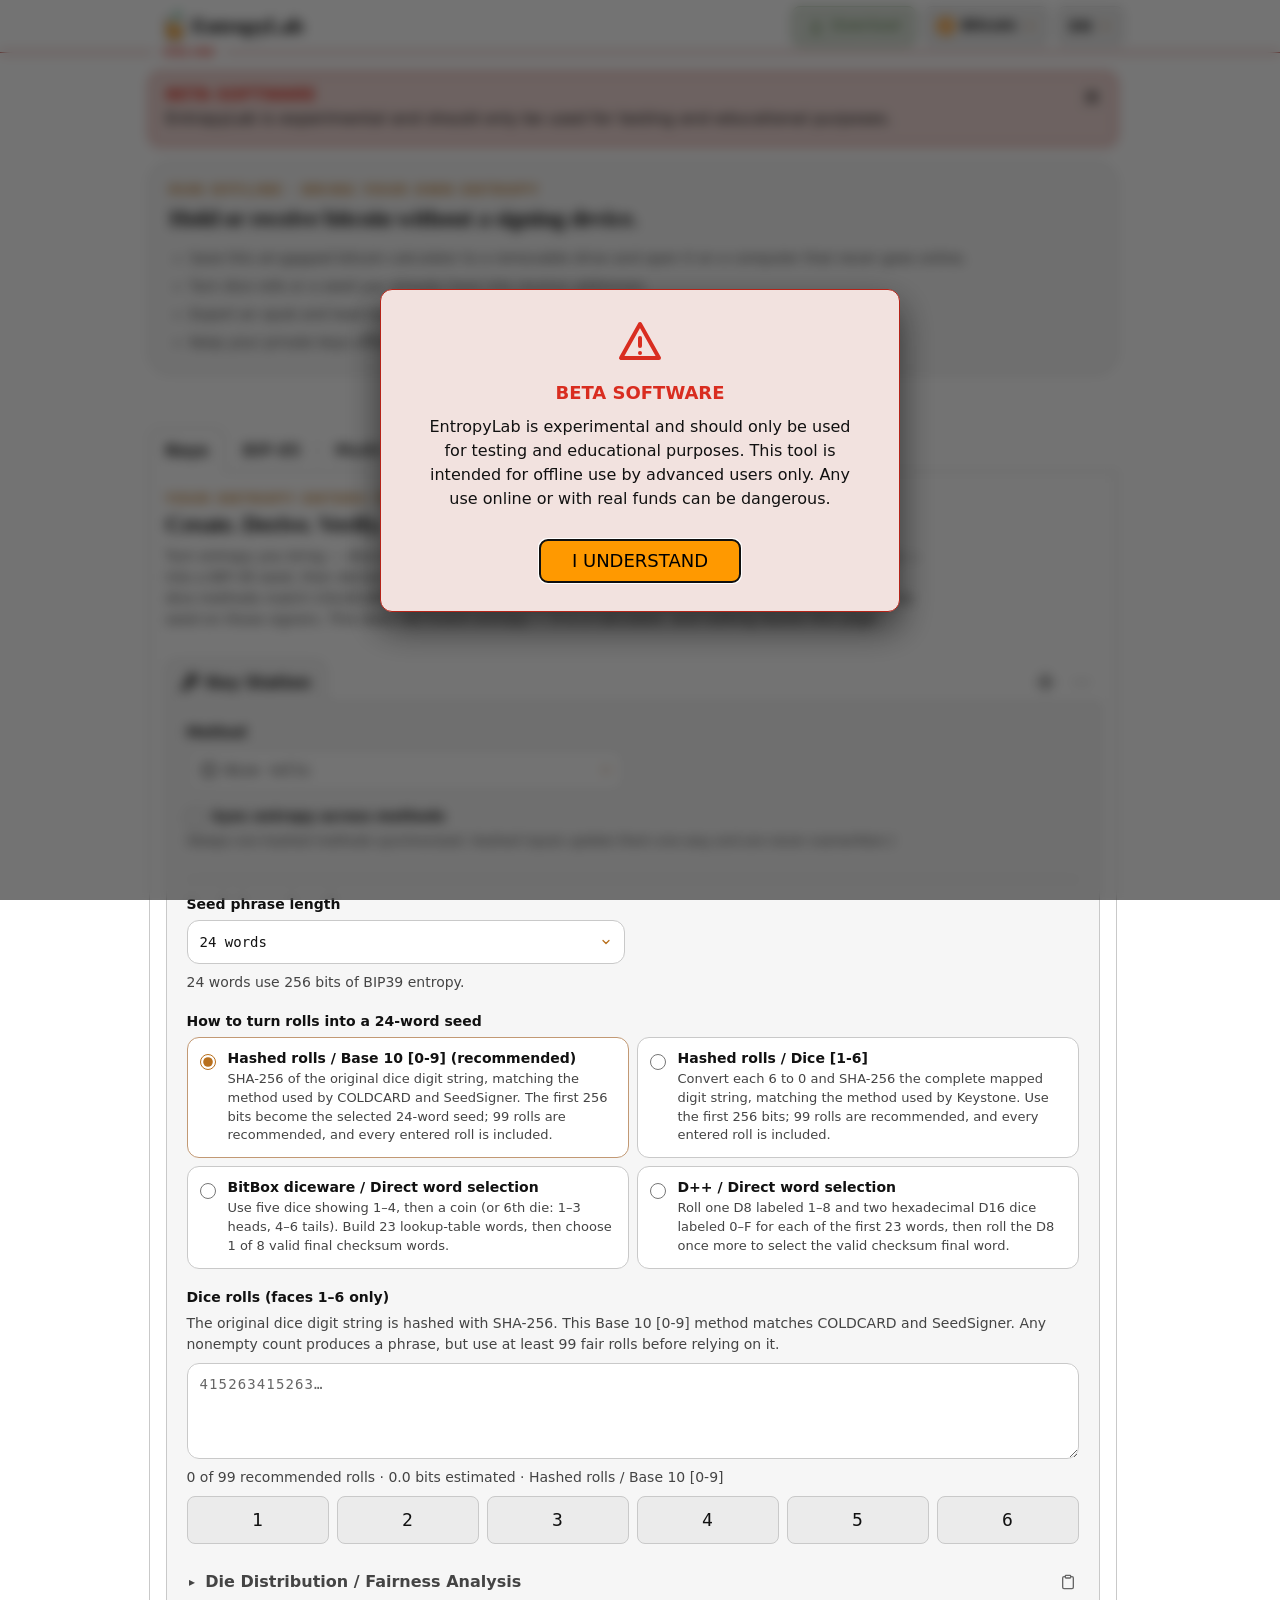
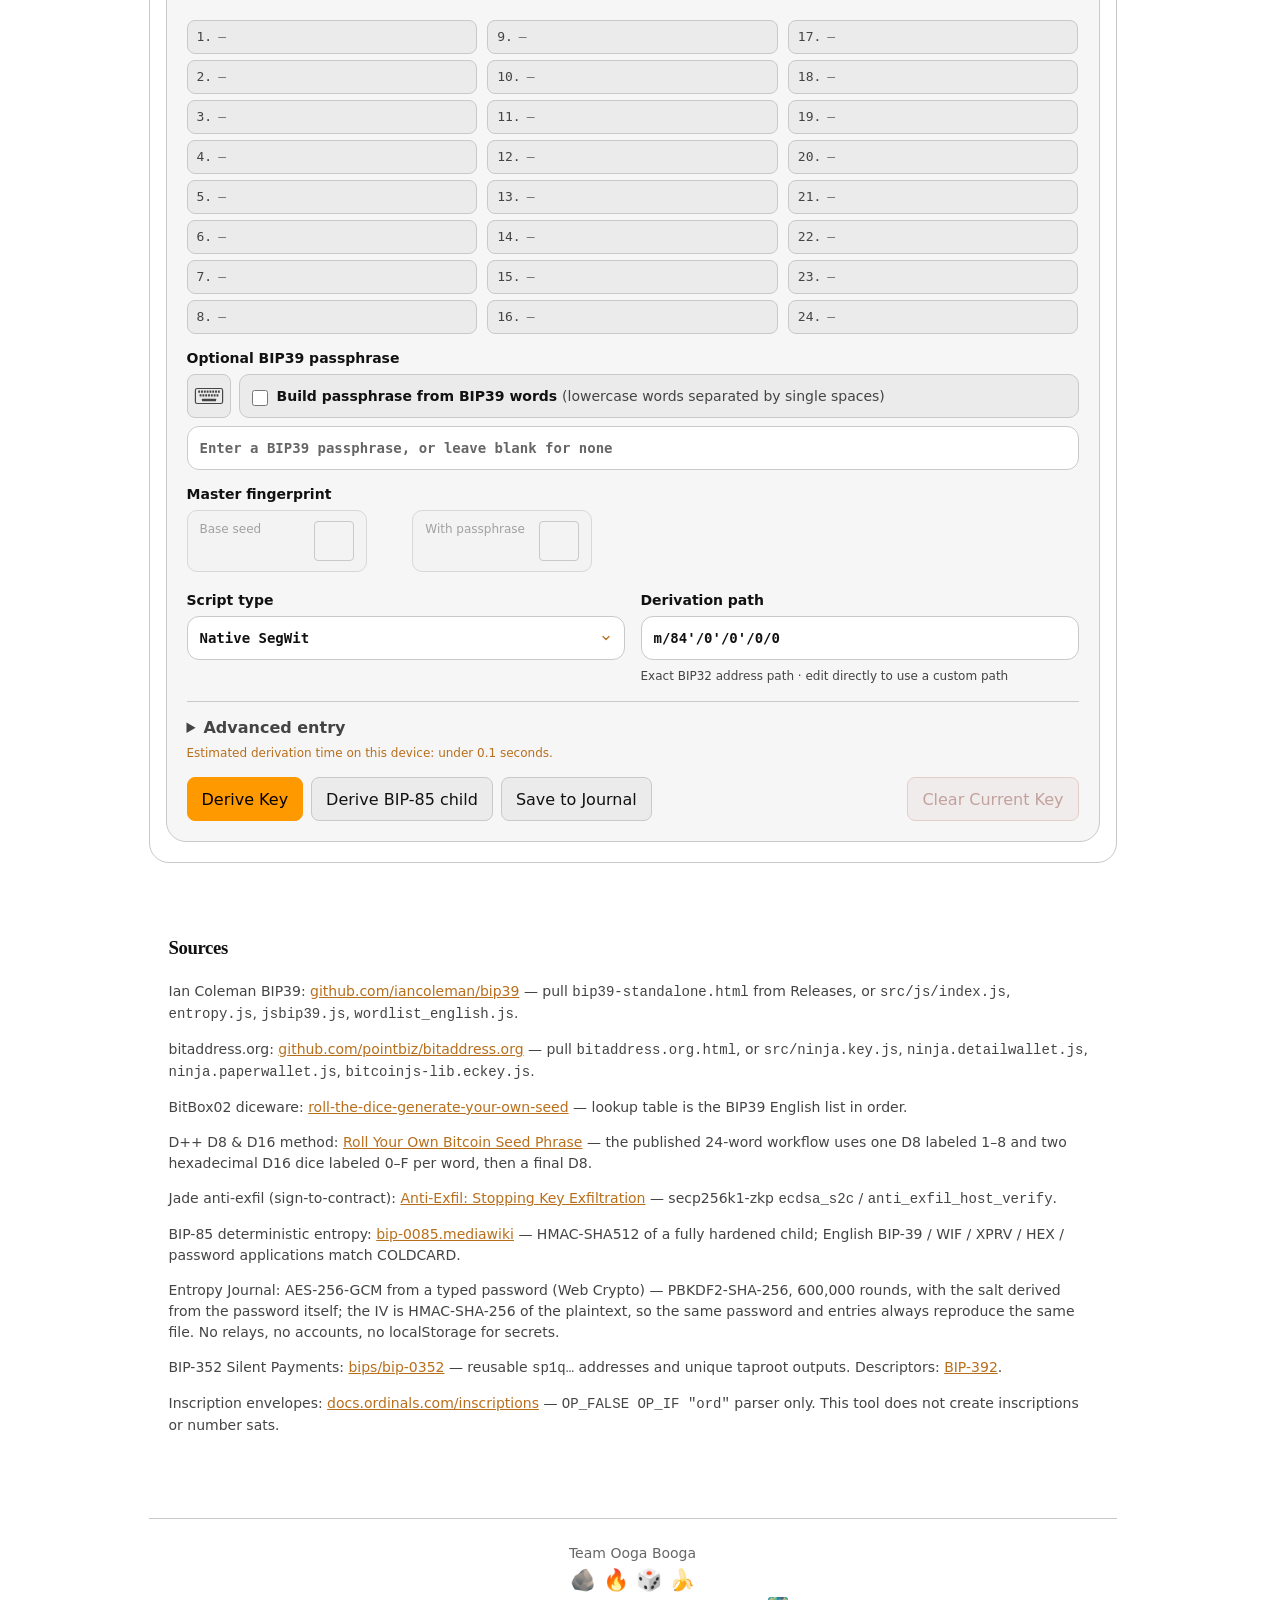
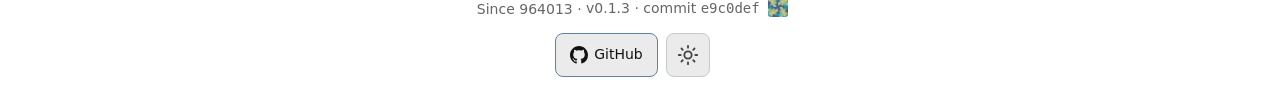
==== commit 36079d40: "entropylab.html:append short hash to download file" ====
--- a/entropylab.html
+++ b/entropylab.html
@@ -1,6 +1,6 @@
 <!DOCTYPE html>
 <html lang="en"><head>
-<meta http-equiv="content-type" content="text/html; charset=UTF-8"><meta charset="utf-8"><meta name="viewport" content="width=device-width, initial-scale=1"><meta http-equiv="Content-Security-Policy" content="default-src 'none'; script-src 'unsafe-inline' 'wasm-unsafe-eval'; style-src 'unsafe-inline'; img-src 'self' data:; connect-src 'none'; font-src 'self'; object-src 'none'; base-uri 'none'; form-action 'none'"><meta name="referrer" content="no-referrer"><meta name="description" content="Self-contained, air-gapped Bitcoin key and wallet calculator. Turn dice rolls, seed phrases, and private keys into wallet recovery information — entirely offline."><meta property="og:title" content="EntropyLab"><meta property="og:type" content="website"><meta property="og:url" content="https://entropylab.online/"><meta property="og:site_name" content="EntropyLab"><meta property="og:description" content="Self-contained, air-gapped Bitcoin key and wallet calculator. Turn dice rolls, seed phrases, and private keys into wallet recovery information — entirely offline."><meta property="og:image" content="https://entropylab.online/assets/entropylab-social.png"><meta property="og:image:type" content="image/png"><meta property="og:image:width" content="1200"><meta property="og:image:height" content="630"><meta property="og:image:alt" content="The EntropyLab beaker-and-dice logo beside a screenshot of the offline Bitcoin wallet calculator."><meta name="twitter:card" content="summary_large_image"><meta name="twitter:title" content="EntropyLab"><meta name="twitter:description" content="Self-contained, air-gapped Bitcoin key and wallet calculator. Turn dice rolls, seed phrases, and private keys into wallet recovery information — entirely offline."><meta name="twitter:image" content="https://entropylab.online/assets/entropylab-social.png"><meta name="twitter:image:alt" content="The EntropyLab beaker-and-dice logo beside a screenshot of the offline Bitcoin wallet calculator."><title>EntropyLab — Offline Bitcoin Key &amp; Wallet Calculator</title><link rel="icon" type="image/png" sizes="64x64" href="[data-uri]"><link rel="canonical" href="https://entropylab.online/"><meta name="application-name" content="EntropyLab"><meta name="application-version" content="v0.1.3"><meta name="theme-color" content="#000000"><script>(function(){try{var m=localStorage.getItem("entropylab-theme");if(m==="light"||(m==="system"&&matchMedia("(prefers-color-scheme: light)").matches))document.documentElement.dataset.theme="light"}catch(e){}})()</script><meta name="apple-mobile-web-app-title" content="EntropyLab"><meta name="apple-mobile-web-app-status-bar-style" content="black"><style>:is([id*='google_ads_iframe'],[id*='taboola-'],.taboolaHeight,.taboola-placeholder,#top-ad,#credential_picker_container,#credentials-picker-container,#credential_picker_iframe,#onetap_google_intermediate_iframe,[id*='google-one-tap-iframe'],#google-one-tap-popup-container,.google-one-tap__module,.google-one-tap-modal-div,.adthrive-auto-injected-player-container,.adthrive[id^="cls-video-container"]:has(.adthrive-auto-injected-player-container),#amp_floatingAdDiv,#ez-content-blocker-container) {display:none!important;min-height:0!important;height:0!important;}</style><style id="btc-calc-style">:root {
+<meta http-equiv="content-type" content="text/html; charset=UTF-8"><meta charset="utf-8"><meta name="viewport" content="width=device-width, initial-scale=1, viewport-fit=cover"><meta http-equiv="Content-Security-Policy" content="default-src 'none'; script-src 'unsafe-inline' 'wasm-unsafe-eval'; worker-src 'self'; manifest-src 'self'; style-src 'unsafe-inline'; img-src 'self' data:; connect-src 'none'; font-src 'self'; object-src 'none'; base-uri 'none'; form-action 'none'"><meta name="referrer" content="no-referrer"><meta name="description" content="Self-contained, air-gapped Bitcoin key and wallet calculator. Turn dice rolls, seed phrases, and private keys into wallet recovery information — entirely offline."><meta property="og:title" content="EntropyLab"><meta property="og:type" content="website"><meta property="og:url" content="https://entropylab.online/"><meta property="og:site_name" content="EntropyLab"><meta property="og:description" content="Self-contained, air-gapped Bitcoin key and wallet calculator. Turn dice rolls, seed phrases, and private keys into wallet recovery information — entirely offline."><meta property="og:image" content="https://entropylab.online/assets/entropylab-social.png"><meta property="og:image:type" content="image/png"><meta property="og:image:width" content="1200"><meta property="og:image:height" content="630"><meta property="og:image:alt" content="The EntropyLab beaker-and-dice logo beside a screenshot of the offline Bitcoin wallet calculator."><meta name="twitter:card" content="summary_large_image"><meta name="twitter:title" content="EntropyLab"><meta name="twitter:description" content="Self-contained, air-gapped Bitcoin key and wallet calculator. Turn dice rolls, seed phrases, and private keys into wallet recovery information — entirely offline."><meta name="twitter:image" content="https://entropylab.online/assets/entropylab-social.png"><meta name="twitter:image:alt" content="The EntropyLab beaker-and-dice logo beside a screenshot of the offline Bitcoin wallet calculator."><title>EntropyLab — Offline Bitcoin Key &amp; Wallet Calculator</title><link rel="icon" type="image/png" sizes="64x64" href="[data-uri]"><link rel="icon" type="image/svg+xml" href="data:image/svg+xml,%3Csvg xmlns=%22http://www.w3.org/2000/svg%22 viewBox=%220 0 179.82 180%22%3E%3Cpath fill=%22%23090500%22 d=%22M121.62 142.88c-14.34 7.93-29.17 14.41-32.96 14.39-6.56-.06-47.12-19.75-56.24-27.3-3.62-3.02-4.2-9.64-3.57-40.97l.77-37.35 26.1-14.42c14.35-7.91 29.15-14.4 32.94-14.36 3.8 0 18.62 6.5 32.96 14.44l26.09 14.4v76.78Zm-63.19-8.16c11.31 6.43 21.5 11.67 22.66 11.67 1.15 0 2.08-13.51 2.08-30.02V86.36L62.93 75.18C51.78 69.03 41.23 64 39.48 64c-2.25 0-2.96 8.49-2.39 29.53l.77 29.52Zm36.33-19.03c-.44 16.89.2 30.62 1.37 30.5 1.18-.07 11.43-5.37 22.74-11.75l20.6-11.56.77-29.44c.6-22.54-.03-29.44-2.75-29.38-1.92 0-12.17 4.72-22.74 10.49L95.53 84.99Zm-30.15-49.4c10.96 6.06 20.9 11.12 22.05 11.23 4.89.49 46.44-22.36 44.24-24.34-1.35-1.18-11.37-6.94-22.33-12.82L88.64 29.68l-20.8 10.98C56.4 46.7 46.52 52.47 45.89 53.46c-.66 1.02 7.77 6.78 18.73 12.82m13.07 33.74c0 6.16-7.72 6.95-10 1.05a14 14 0 0 1 .11-8.54c1.4-3.6 2.5-3.8 5.8-1.05 2.25 1.87 4.09 5.72 4.09 8.54m31.96 1.05c-2.27 5.9-10 5.1-10-1.05 0-2.82 1.85-6.67 4.1-8.54 3.3-2.74 4.4-2.55 5.8 1.05.93 2.41.96 6.26.1 8.54m21.97 16.48c-2.28 5.9-10 5.1-10-1.05 0-2.83 1.85-6.67 4.1-8.54 3.3-2.74 4.4-2.55 5.8 1.04.93 2.42.95 6.27.1 8.55M52.97 86.3c0 6.16-7.72 6.95-10 1.05-.85-2.28-.82-6.13.1-8.54 1.41-3.6 2.5-3.8 5.8-1.05 2.26 1.87 4.1 5.72 4.1 8.54m-1.38 26.94c0 6.62-4.17 10.22-7.71 6.65-1.05-1.02-1.9-4.86-1.9-8.49 0-4.8 1.3-6.37 4.8-5.68 3 .58 4.81 3.43 4.81 7.52m24.72 13.74c0 6.61-4.18 10.21-7.72 6.64-1.04-1.02-1.9-4.86-1.9-8.48 0-4.81 1.3-6.38 4.81-5.69 3 .58 4.8 3.43 4.8 7.53m19.85-73.05c-1.45 4.36-12 5.65-14.42 1.75-1.07-1.73-.68-4.39.86-5.93 3.54-3.54 14.93-.05 13.56 4.18%22/%3E%3Cpath fill=%22%23F88300%22 d=%22M68.07 174.21c-25.32-6.65-47.56-24.9-58.96-48.42-9.56-19.69-9.56-54.45 0-74.14 8.49-17.52 24.96-34 42.48-42.49 19.7-9.55 54.46-9.55 74.15 0 17.52 8.49 34 24.97 42.48 42.49 9.55 19.69 9.55 54.45 0 74.14-8.51 17.55-25.07 34.11-42.18 42.13-14.5 6.81-43.86 10-57.97 6.29m53.55-31.33 26.09-14.4V51.7l-26.1-14.39c-14.33-7.94-29.16-14.44-32.95-14.44-3.79-.03-18.59 6.45-32.95 14.36L29.62 51.65 28.85 89c-.63 31.33-.05 37.95 3.57 40.97 9.12 7.55 49.68 27.24 56.24 27.3 3.8.02 18.62-6.46 32.96-14.4m-63.19-8.16-20.57-11.67-.77-29.52C36.52 72.49 37.23 64 39.5 64c1.75 0 12.3 5.03 23.44 11.18l20.24 11.18v30.01c0 16.51-.93 30.02-2.08 30.02-1.16 0-11.35-5.24-22.66-11.67m17.88-7.74c0-4.1-1.82-6.95-4.8-7.53-3.52-.69-4.81.88-4.81 5.69 0 3.62.85 7.46 1.89 8.48 3.54 3.57 7.72-.03 7.72-6.64M51.6 113.24c0-4.09-1.81-6.94-4.8-7.52-3.52-.69-4.8.88-4.8 5.68 0 3.63.84 7.47 1.89 8.49 3.54 3.57 7.71-.03 7.71-6.65m26.09-13.2c0-2.83-1.84-6.68-4.1-8.55-3.29-2.74-4.39-2.55-5.79 1.05a14 14 0 0 0-.1 8.54c2.27 5.9 9.99 5.1 9.99-1.05M52.97 86.3c0-2.82-1.84-6.67-4.1-8.54-3.3-2.74-4.39-2.55-5.8 1.05a14 14 0 0 0-.1 8.54c2.28 5.9 10 5.1 10-1.05m41.8 29.39.76-30.7 19.22-10.44c10.57-5.77 20.82-10.49 22.74-10.49 2.72-.06 3.35 6.84 2.75 29.38l-.77 29.44-20.6 11.56c-11.31 6.38-21.56 11.68-22.74 11.76-1.18.1-1.8-13.62-1.37-30.51m36.84 1.87c.85-2.28.83-6.13-.1-8.55-1.4-3.6-2.5-3.78-5.8-1.04-2.25 1.87-4.1 5.71-4.1 8.54 0 6.15 7.72 6.95 10 1.05m-21.97-16.48c.86-2.28.83-6.13-.1-8.54-1.4-3.6-2.5-3.8-5.8-1.05-2.25 1.87-4.1 5.72-4.1 8.54 0 6.16 7.73 6.95 10 1.05M64.6 66.28c-10.96-6.04-19.39-11.8-18.73-12.82.63-.99 10.52-6.76 21.97-12.8l20.79-10.98 19.93 10.68c10.96 5.88 20.98 11.64 22.33 12.82 2.2 1.98-39.35 24.83-44.24 24.34-1.15-.11-11.1-5.17-22.05-11.24m31.55-12.35c1.37-4.23-10.02-7.72-13.56-4.18-1.54 1.54-1.93 4.2-.86 5.93 2.42 3.9 12.97 2.61 14.42-1.75%22/%3E%3C/svg%3E"><link rel="canonical" href="https://entropylab.online/"><meta name="application-name" content="EntropyLab"><meta name="application-version" content="v0.1.3"><meta name="theme-color" content="#000000"><script>(function(){try{var m=localStorage.getItem("entropylab-theme");if(m==="light"||(m!=="dark"&&matchMedia("(prefers-color-scheme: light)").matches))document.documentElement.dataset.theme="light"}catch(e){}try{if(localStorage.getItem("entropylab-beta-banner-dismissed")==="0.1.3")document.documentElement.dataset.betaBannerDismissed=""}catch(e){}})()</script><meta name="apple-mobile-web-app-title" content="EntropyLab"><meta name="apple-mobile-web-app-capable" content="yes"><meta name="apple-mobile-web-app-status-bar-style" content="black"><link rel="manifest" href="manifest.webmanifest"><link rel="apple-touch-icon" href="assets/pwa-icon-180.png"><style>:is([id*='google_ads_iframe'],[id*='taboola-'],.taboolaHeight,.taboola-placeholder,#top-ad,#credential_picker_container,#credentials-picker-container,#credential_picker_iframe,#onetap_google_intermediate_iframe,[id*='google-one-tap-iframe'],#google-one-tap-popup-container,.google-one-tap__module,.google-one-tap-modal-div,.adthrive-auto-injected-player-container,.adthrive[id^="cls-video-container"]:has(.adthrive-auto-injected-player-container),#amp_floatingAdDiv,#ez-content-blocker-container) {display:none!important;min-height:0!important;height:0!important;}</style><style id="btc-calc-style">:root {
   color-scheme: dark;
   --bg: #000000;
   --surface: #141414;
@@ -18,6 +18,13 @@
   --ok-bright: #22c55e; /* a true green: --ok sits closer to olive than the status tag wants */
   --blue: #6f9fca;
   --warn: #c9a44a;
+  /* The Bitcoin Core icon's orange. Both themes share it: it is a brand
+   * signal (mainnet = real coins), not a surface colour. */
+  --bitcoin: #f7931a;
+  /* The other Bitcoin Core network colours, shared across themes for the
+   * same reason: green testnet, purple signet. Regtest reuses --faint. */
+  --testnet: #22c55e;
+  --signet: #a855f7;
   --paper: #f3efe4;
   --playing-card-bg: #292929;
   --playing-card-fg: #eeeeee;
@@ -34,8 +41,13 @@
   --site-header-pad: 16px; /* the bar's side padding; the status tag aligns to it */
   --site-min-width: 320px; /* the narrowest layout we lay out for: below this the page scrolls */
   --display: "Iowan Old Style", Palatino, Georgia, serif;
-  --sans: "Segoe UI", system-ui, sans-serif;
-  --mono: ui-monospace, "Cascadia Code", Menlo, Consolas, monospace;
+  /* The card-suit glyphs (♠ ♥ ♦ ♣, U+2660–U+2666) are not covered by every
+     default UI font (notably SF Mono on macOS); the named symbol fonts
+     between the preferred families and the generic fallback carry them on
+     Windows, macOS, and Linux. All are locally installed system fonts —
+     nothing is ever downloaded (the no-network-egress rule). */
+  --sans: "Segoe UI", system-ui, "Segoe UI Symbol", "Apple Symbols", "Noto Sans Symbols", "DejaVu Sans", sans-serif;
+  --mono: ui-monospace, "Cascadia Code", Menlo, Consolas, "Segoe UI Symbol", "Apple Symbols", "Noto Sans Symbols", "DejaVu Sans Mono", "DejaVu Sans", monospace;
 }
 :root[data-theme="light"] {
   color-scheme: light;
@@ -70,7 +82,11 @@
 *::-webkit-scrollbar-thumb:hover { background: var(--scrollbar-thumb-hover); }
 *::-webkit-scrollbar-corner { background: var(--scrollbar-track); }
 html { overflow-y: scroll; scrollbar-gutter: stable; scroll-padding-top: calc(var(--site-header-height) + 12px); }
-html, body { margin: 0; min-width: var(--site-min-width); background: var(--bg); color: var(--fg); font-family: var(--sans); }
+html, body { margin: 0; min-width: var(--site-min-width); background: var(--bg); color: var(--fg); font-family: var(--sans); transition: background-color .21s ease; }
+/* Flipping the theme eases the page between the two grounds rather than
+   cutting. The first paint is not a transition, so the opening theme still
+   arrives instantly. */
+@media (prefers-reduced-motion: reduce) { html, body { transition: none; } }
 body { min-height: 100vh; }
 h1, h2, h3 { font-family: var(--display); font-weight: 600; letter-spacing: -0.02em; }
 h1 { font-size: 1.5rem; margin: 8px 0; }
@@ -87,13 +103,18 @@
   border-color: var(--selection-accent) !important;
 }
 button:not(:disabled):active * { color: inherit !important; }
-.wrap { max-width: 1000px; margin: 0 auto; padding: calc(var(--site-header-height) + 20px) 16px 64px; }
+/* No bottom padding: the closing footer supplies the page's last band of
+   space itself, so it sits flush with the bottom of the document. */
+.wrap { max-width: 1000px; margin: 0 auto; padding: calc(var(--site-header-height) + 20px) 16px 0; }
 .kicker { font-size: 12px; letter-spacing: 0.18em; text-transform: uppercase; color: var(--accent); font-weight: 600; }
 .card { background: var(--surface); border: 1px solid var(--border); border-radius: 20px; padding: 20px; margin: 16px 0; }
 /* Major seam above the closing Sources card. It collapses with the previous
    card's 16px, so the larger value wins rather than the two adding up. The seam
    below the marketing card lives on #workspace and is deliberately wider. */
-.sources { margin-top: var(--space-major); }
+/* It keeps .card for its padding and seam, but not the surface: the closing
+   reference list reads as the page's own bottom matter rather than one more
+   panel. Padding stays, so its text still aligns with the cards above. */
+.sources { margin-top: var(--space-major); background: none; border: 0; }
 .warn { background: color-mix(in oklab, var(--danger) 12%, var(--bg)); border-color: color-mix(in oklab, var(--danger) 40%, var(--border)); }
 .muted { color: var(--muted); font-size: 14px; line-height: 1.5; }
 /* The pitch is a set of discrete claims rather than prose, so it reads as a
@@ -101,6 +122,30 @@
    bottom one lets the card's own padding close it out. */
 .pitch-list { display: grid; gap: 7px; margin: var(--space-component) 0 0; padding-left: 20px; }
 .sources-heading { color: var(--fg); font-size: 1.17rem; }
+/* One step dimmer than the .muted it carries for its size and leading, so
+   the closing line sits behind the sources it follows. The emoji row is the
+   one thing in it worth reading, so it keeps its own size and spaces itself
+   off the two text rows. */
+.page-footer { margin-top: var(--space-lede); padding: 24px 0; border-top: 1px solid var(--border); text-align: center; color: var(--faint); }
+.page-footer-emoji { font-size: 1.5em; line-height: 1; margin: 6px 0; }
+/* The build stamp: version, short commit, and the commit's LifeHash as a
+   small inline identicon next to the hash it visualizes. */
+.page-footer-build code { font-family: var(--mono); }
+.page-footer-lifehash { vertical-align: -0.25em; margin-left: 4px; border-radius: 3px; }
+/* A fourth row closes the footer: the repository link and the theme toggle,
+   which used to crowd the header bar. Off the bar they are no longer squeezed
+   to 40px, so both take the app's standard 44px target and the link keeps its
+   label at every width. */
+.page-footer-links { display: flex; flex-wrap: wrap; justify-content: center; align-items: center; gap: 8px; margin-top: 14px; }
+.page-footer-links > a { display: inline-flex; align-items: center; gap: 6px; text-decoration: none; }
+.page-footer-links .github-repo-link {
+  border-color: color-mix(in oklab, var(--blue) 65%, var(--border));
+  background: color-mix(in oklab, var(--blue) 14%, var(--surface)); color: var(--blue);
+}
+.page-footer-links .github-repo-link:hover {
+  background: color-mix(in oklab, var(--blue) 23%, var(--surface)); color: var(--fg);
+}
+.page-footer-links .github-repo-link:focus-visible { outline: 2px solid var(--blue); outline-offset: 2px; }
 .row { display: flex; flex-wrap: wrap; gap: 8px; }
 .tab, .btn {
   min-height: 44px; padding: 0 14px; border-radius: 8px; border: 1px solid var(--border);
@@ -117,6 +162,7 @@
   background: var(--selection-accent); border-color: var(--selection-accent); color: var(--selection-fg);
 }
 .btn.secondary { background: var(--surface-2); color: var(--fg); }
+.btn.secondary:disabled { cursor: not-allowed; opacity: .52; color: var(--muted); }
 textarea, select,
 input:not([type="radio"]):not([type="checkbox"]) {
   width: 100%; min-height: 44px; margin-top: var(--space-control); padding: 10px 12px;
@@ -156,19 +202,109 @@
 .seed-autocomplete-note { color: var(--muted); font-weight: 400; }
 .seed-entry-tools { display: flex; align-items: stretch; gap: var(--space-control); margin-top: var(--space-component); }
 .seed-entry-tools .seed-autocomplete-toggle { flex: 1 1 auto; margin-top: 0; }
-.number-base-sync-row { display: flex; align-items: stretch; gap: var(--space-control); margin-top: var(--space-component); }
-.number-base-sync-toggle { flex: 1 1 auto; margin-top: 0; }
-.number-base-sync-status {
+/* Tighter to the dropdown above than to the section below: the control reads
+   as part of the method it qualifies, and the 8px off the top is given back
+   under the explanation. */
+.global-sync-host { margin-top: var(--space-control); padding-bottom: var(--space-control); }
+.global-sync-host[hidden] { display: none; }
+/* Two rows: the switch and its title, then the explanation under both. The
+   shared toggle chrome is a bordered chip elsewhere; here the control reads as
+   part of the card, so it gives up the box and keeps the 44px target. */
+.global-sync-row { display: block; }
+.global-sync-head { display: flex; align-items: center; gap: var(--space-control); }
+.global-sync-toggle { flex: 1 1 auto; min-height: 32px; margin-top: 0; padding: 0; border: 0; background: none; }
+/* The title carries the same weight and colour as the Method label above it. */
+.global-sync-toggle .label { margin: 0; }
+.global-sync-note { display: block; margin: 0; font-size: 13px; line-height: 1.45; }
+.global-sync-status {
   display: inline-flex; align-items: center; gap: 5px; flex: 0 0 auto;
   color: var(--ok); font-size: 13px; font-weight: 600; white-space: nowrap;
 }
-.number-base-sync-status[hidden] { display: none; }
-.number-base-sync-status svg { display: block; width: 16px; height: 16px; }
+.global-sync-status[hidden] { display: none; }
+.global-sync-status svg { display: block; width: 16px; height: 16px; }
+.number-base-calculations-toggle { width: 100%; margin-top: var(--space-control); }
+.number-base-calculations-panel { margin-top: var(--space-section); }
+.number-base-calculations-panel[hidden] { display: none; }
+.number-base-binary-conversion { margin-bottom: var(--space-section); }
+.number-base-conversion-list { display: grid; grid-template-columns: repeat(auto-fill, minmax(72px, 1fr)); gap: 6px; }
+.number-base-conversion-cell { display: flex; align-items: center; justify-content: center; gap: 6px; min-height: 34px; padding: 6px 8px; border: 1px solid var(--border); border-radius: 7px; background: var(--surface-2); font-family: var(--mono); font-size: 12px; }
+.number-base-conversion-cell strong { color: var(--accent); font-weight: 700; }
+.number-base-conversion-cell b { color: var(--faint); font-family: var(--sans); font-weight: 400; }
+.number-base-conversion-cell > span { color: var(--fg); }
+.number-base-calculation-list { display: grid; gap: var(--space-control); }
+.number-base-calculation {
+  overflow-x: auto; padding: 14px 12px 12px; border: 1px solid var(--border); border-radius: 10px;
+  background: var(--surface-2); font-family: var(--mono); font-size: 12px;
+}
+.number-base-calculation-title { display: flex; justify-content: space-between; gap: 12px; margin: 0 0 12px; color: var(--muted); }
+.number-base-calculation-title span, .number-base-calculation-label { letter-spacing: 0.04em; }
+.number-base-calculation-title strong { color: var(--fg); font-family: var(--mono); font-size: 13px; font-weight: 400; }
+.number-base-calculation-row { display: grid; grid-template-columns: 88px minmax(396px, 1fr); align-items: center; gap: 8px; margin-top: 6px; }
+.number-base-calculation-label { color: var(--muted); font-family: var(--sans); font-size: 11px; font-weight: 600; }
+.number-base-calculation-powers, .number-base-calculation-bits, .number-base-calculation-products { display: grid; grid-template-columns: repeat(11, minmax(32px, 1fr)); gap: 4px; min-width: 396px; text-align: center; }
+.number-base-calculation-powers { color: var(--accent); font-weight: 700; }
+.number-base-calculation-bits span { padding: 8px 4px; border: 1px solid var(--border); border-radius: 6px; color: var(--fg); background: var(--bg); font-size: 14px; font-weight: 700; }
+.number-base-calculation-products { color: var(--fg); font-weight: 600; }
+.number-base-calculation-sum { display: flex; align-items: baseline; justify-content: flex-end; flex-wrap: wrap; gap: 6px 16px; min-width: 484px; margin-top: 12px; padding-top: 9px; border-top: 1px solid var(--border); color: var(--muted); white-space: nowrap; }
+.number-base-calculation-sum > span { display: inline-flex; align-items: baseline; gap: 5px; }
+.number-base-calculation-sum strong { color: var(--accent); font-size: 13px; font-weight: 700; }
+.number-base-calculation-sum b { color: var(--faint); }
+.manual-calculations-toggle { width: 100%; }
+.manual-calculations-container { margin-top: var(--space-section); }
+.manual-calculations-container[hidden] { display: none; }
+.manual-calculation-panel > .label { margin-top: 0; }
+.manual-calculation-list { display: grid; gap: var(--space-control); }
+.manual-calculation-row {
+  display: grid; grid-template-columns: auto auto minmax(220px, 1fr) auto; align-items: baseline; gap: 8px 14px;
+  overflow-x: auto; padding: 12px; border: 1px solid var(--border); border-radius: 10px; background: var(--surface-2);
+  color: var(--muted); font-family: var(--mono); font-size: 12px;
+}
+.manual-calculation-row strong { color: var(--fg); font-size: 13px; font-weight: 400; }
+.manual-calculation-row code { color: var(--fg); white-space: nowrap; }
+.manual-calculation-row b { color: var(--accent); font-weight: 700; white-space: nowrap; }
+.manual-calculation-heading { display: flex; justify-content: space-between; gap: 12px; color: var(--muted); }
+.manual-calculation-heading strong { color: var(--fg); }
+.dplus-calculation-row { display: block; }
+.dplus-calculation-stages { display: grid; grid-template-columns: repeat(6, minmax(0, 1fr)); gap: 6px; margin-top: 10px; }
+.dplus-calculation-stage { display: grid; grid-template-columns: auto 1fr auto; align-items: center; gap: 4px 7px; min-width: 0; padding: 6px 8px; border: 1px solid var(--border); border-radius: 7px; background: var(--bg); }
+.dplus-calculation-stage span { grid-column: 1 / -1; color: var(--muted); font-family: var(--sans); font-size: 10px; font-weight: 600; }
+.dplus-calculation-stage strong { color: var(--fg); font-size: 13px; }
+.dplus-calculation-stage small { color: var(--muted); white-space: nowrap; }
+.dplus-calculation-stage b { color: var(--accent); font-weight: 700; white-space: nowrap; }
+.dplus-calculation-sum { display: flex; justify-content: flex-end; gap: 8px; margin-top: 10px; padding-top: 9px; border-top: 1px solid var(--border); white-space: nowrap; }
+.dplus-calculation-sum b { color: var(--accent); }
+@media (max-width: 760px) {
+  .number-base-calculation { overflow: visible; padding: 10px 8px 9px; }
+  .number-base-calculation-title { margin-bottom: 8px; }
+  .number-base-calculation-row { display: block; margin-top: 4px; }
+  .number-base-calculation-label { display: none; }
+  .number-base-calculation-powers, .number-base-calculation-bits, .number-base-calculation-products { grid-template-columns: repeat(11, minmax(0, 1fr)); gap: 2px; min-width: 0; font-size: 9px; }
+  .number-base-calculation-powers span, .number-base-calculation-bits span, .number-base-calculation-products span { min-width: 0; white-space: nowrap; }
+  .number-base-calculation-bits span { padding: 6px 1px; font-size: 12px; }
+  .number-base-calculation-sum { display: block; min-width: 0; margin-top: 8px; padding-top: 7px; white-space: normal; font-size: 10px; }
+  .number-base-calculation-sum > span { display: block; margin-top: 3px; white-space: normal; overflow-wrap: anywhere; }
+  .number-base-calculation-sum > span:first-child { margin-top: 0; }
+  .number-base-calculation-sum strong { font-size: 11px; }
+  .manual-calculation-row { grid-template-columns: auto auto; }
+  .manual-calculation-row code, .manual-calculation-row b { grid-column: 1 / -1; }
+  .manual-calculations-container { margin-top: var(--space-control); }
+  .manual-calculation-panel > .muted { margin-bottom: var(--space-control); }
+  .dplus-calculation-row { overflow: visible; padding: 8px; }
+  .dplus-calculation-stages { grid-template-columns: repeat(2, minmax(0, 1fr)); gap: 4px; margin-top: 7px; }
+  .dplus-calculation-stage { gap: 3px 5px; padding: 5px 6px; font-size: 10px; }
+  .dplus-calculation-stage strong { font-size: 12px; }
+  .dplus-calculation-stage small { font-size: 10px; }
+  .dplus-calculation-sum { justify-content: flex-start; flex-wrap: wrap; margin-top: 7px; padding-top: 6px; gap: 4px; font-size: 10px; white-space: normal; overflow: visible; }
+}
 .passphrase-field { margin-top: var(--space-component); font-size: 14px; font-weight: 600; }
 .passphrase-keyboard-tools { display: flex; align-items: stretch; gap: var(--space-control); margin-top: var(--space-control); }
 .passphrase-keyboard-tools[hidden] { display: none; }
 .passphrase-keyboard-tools .seed-keyboard-toggle { align-self: stretch; height: auto; }
-.passphrase-bip39-toggle { flex: 1 1 auto; margin-top: 0; }
+.passphrase-bip39-options { display: grid; flex: 1 1 auto; gap: var(--space-control); }
+.passphrase-bip39-toggle, .passphrase-autocomplete-toggle { width: 100%; margin-top: 0; }
+.passphrase-autocomplete-toggle[hidden] { display: none; }
+.brain-wallet-trim-toggle { flex: 1 1 auto; margin-top: 0; }
+.brain-wallet-trim-toggle[hidden] { display: none; }
 .dice-input-shell.passphrase-input-shell input {
   position: relative; z-index: 1; margin-top: 0; background: transparent;
   color: transparent; -webkit-text-fill-color: transparent; caret-color: var(--fg); line-height: 1.45;
@@ -177,13 +313,14 @@
 .passphrase-input-shell .dice-input-highlight { white-space: pre; overflow-wrap: normal; word-break: normal; letter-spacing: 0; }
 .passphrase-bip39-status { margin: var(--space-control) 0 0; font-weight: 400; }
 .passphrase-keyboard-host .seed-keyboard { margin-top: var(--space-control); margin-right: auto; margin-left: 0; }
-.seed-keyboard-toggle {
+/* The theme toggle shares this button chrome; it is not a keyboard toggle. */
+.seed-keyboard-toggle, .theme-toggle {
   display: grid; place-items: center; flex: 0 0 44px; width: 44px; min-height: 44px; height: auto; padding: 5px;
   border: 1px solid var(--border); border-radius: 8px; background: var(--surface-2); color: var(--muted);
 }
-.seed-keyboard-toggle:hover { color: var(--fg); border-color: var(--faint); }
+.seed-keyboard-toggle:hover, .theme-toggle:hover { color: var(--fg); border-color: var(--faint); }
 .seed-keyboard-toggle[aria-expanded="true"] { color: var(--selection-accent); border-color: var(--selection-accent); }
-.seed-keyboard-toggle:focus-visible { outline: 2px solid var(--selection-accent); outline-offset: 2px; }
+.seed-keyboard-toggle:focus-visible, .theme-toggle:focus-visible { outline: 2px solid var(--selection-accent); outline-offset: 2px; }
 .seed-keyboard-toggle svg { display: block; width: 30px; height: 22px; }
 .seed-keyboard-icon-case { fill: none; stroke: currentColor; stroke-width: 2.5; }
 .seed-keyboard-icon-keys { fill: currentColor; }
@@ -258,6 +395,12 @@
 .choice:has(input:disabled) { cursor: not-allowed; opacity: 0.52; }
 .choice-grid { display: grid; gap: var(--space-control); margin-top: var(--space-control); }
 .choice-grid .choice { margin-top: 0; }
+details.lab-entropy { margin-top: var(--space-section); }
+details.lab-entropy > summary {
+  cursor: pointer; font-weight: 600; color: var(--fg);
+}
+details.lab-entropy .wallet-result-messages { margin-top: var(--space-control); }
+#brain-lab { font-family: var(--mono); letter-spacing: 0; }
 @media (min-width: 720px) {
   .choice-grid { grid-template-columns: repeat(2, minmax(0, 1fr)); }
   .choice-grid.three-up { grid-template-columns: repeat(3, minmax(0, 1fr)); }
@@ -426,6 +569,9 @@
 }
 .seed-word-meta:has(.muted:empty) { display: none; }
 .seed-word-meta > .muted { flex: 1 1 auto; min-width: 0; margin: 0; }
+/* Status lines quote what was typed, so a long unbroken token must break
+   rather than run off the side. */
+.seed-word-meta > .muted, #seed-meta, #dice-meta { overflow-wrap: anywhere; }
 .seed-word-copy-row {
   display: flex; align-items: center; justify-content: flex-end; gap: 8px;
   margin-top: var(--space-component);
@@ -519,31 +665,24 @@
   display: flex; align-items: center; gap: 6px; height: var(--site-header-height);
   max-width: 1000px; margin: 0 auto; padding: 0 var(--site-header-pad);
 }
-/* Both marks are inlined as data URIs at build time; the light one wins when
-   the light theme sets data-theme on the root element. The negative margin
-   cancels the flex gap on this side only: the art carries 20px of transparent
-   margin per side in a 96px square, so it already supplies ~7.5px of space at
-   the rendered 36px and the 6px gap on top of it read as a hole. */
+/* The build inlines both marks as SVG inside this span; the light one is
+   shown only when the light theme sets data-theme on the root element. */
+/* Above the status tag, whose halo reaches up under the mark: a flex item
+   takes z-index without needing to be positioned, and both sit in the
+   header's stacking context, so 2 clears the tag's 1. */
 .site-logo {
-  flex: 0 0 auto; width: 36px; height: 36px; margin-right: -6px;
-  background: url("[data-uri]") center / contain no-repeat;
-}
-:root[data-theme="light"] .site-logo { background-image: url("[data-uri]"); }
+  flex: 0 0 auto; width: 36px; height: 36px; margin-right: -6px; z-index: 2;
+  box-sizing: border-box; padding: 1.5px 2.5px 3.5px;
+}
+.site-logo svg { display: block; width: 100%; height: 100%; }
+.site-logo .site-logo-light { display: none; }
+:root[data-theme="light"] .site-logo .site-logo-dark { display: none; }
+:root[data-theme="light"] .site-logo .site-logo-light { display: block; }
 /* The wordmark takes the h1's display face, so the bar reads as the same brand
    as the page title below it. Pure white and pure black rather than --fg, which
    stops short of both ends: the wordmark wants the full contrast. */
 .site-title { flex: 0 0 auto; font-family: var(--display); font-size: 22px; font-weight: 600; letter-spacing: -0.02em; color: #ffffff; white-space: nowrap; }
 :root[data-theme="light"] .site-title { color: #000000; }
-/* The build stamps this version beside the logo. It takes the
-   kicker's accent and weight, but not its display tracking: this sits in a
-   dense row of controls rather than above a title. */
-.site-version {
-  flex: 0 0 auto; display: inline-flex; align-items: baseline; gap: 6px; margin-left: 6px; white-space: nowrap;
-  font-size: 12px; letter-spacing: 0.04em; text-transform: uppercase; color: var(--accent); font-weight: 600;
-}
-/* Version strings opt out of the uppercase, so the "v" prefix stays lowercase
-   wherever one appears in the label. */
-.site-version-number { text-transform: none; font-variant-numeric: tabular-nums; }
 /* Straddles the header's bottom rule so the rule runs into its two edges and
    the tag reads as speared by it, and sits at the bar's left edge, under the
    logo and wordmark. Hanging below the control row is what lets it hold that
@@ -554,14 +693,77 @@
    is transparent but kept at 1px: it kills the outline without changing the
    tag's height, which is what sets how far it rises above the rule. */
 .network-status {
-  position: absolute; left: var(--site-header-pad); bottom: 0; transform: translateY(50%); z-index: 1;
-  padding: 3px 6px; border: 1px solid transparent; border-radius: 999px;
-  background: var(--bg);
+  /* Nudged 3px past the bar's own padding: the halo reaches further left
+     than the text does, so aligning the box would leave the label looking
+     short of the lockup above it. */
+  position: absolute; left: calc(var(--site-header-pad) + 3px); bottom: 0; transform: translateY(50%); z-index: 1;
+  padding: 1px 2px; border: 1px solid transparent; border-radius: 0;
+  /* The ground is carried past the pill's edge as a blurred halo in the same
+     colour, so the tag fades into the bar instead of cutting a hard shape
+     over whatever is scrolling beneath it. The bar is the same --bg, so the
+     halo is invisible above the rule and only softens the overhang below. */
+  background: var(--bg); box-shadow: 0 0 6px 5px var(--bg);
   font-size: 11px; font-weight: 700; line-height: 1; letter-spacing: 0.1em; text-transform: uppercase;
   text-indent: 0.1em; white-space: nowrap;
 }
 .network-status[data-state="offline"] { color: var(--ok-bright); }
 .network-status[data-state="online"] { color: var(--danger-bright); }
+/* The network picker rides the bar's action row, between the GitHub link and
+   the theme toggle: it states what the tools are set to the way the version
+   states what build they are. The button takes the secondary header-control
+   look, with the Bitcoin Core icon's coin beside the network's name — the
+   same convention mempool.space uses in its network switcher. The coin takes
+   the colour Core gives the network: yellow mainnet, green testnet, purple
+   signet, grey regtest. */
+.network-picker { position: relative; flex: 0 0 auto; }
+.network-picker-button {
+  display: inline-flex; align-items: center; gap: 7px; min-height: 40px; padding: 0 12px;
+  border: 1px solid var(--border); border-radius: 8px;
+  background: var(--surface-2); color: var(--fg); font-size: 14px; font-weight: 600; cursor: pointer;
+}
+.network-picker-button:hover { border-color: var(--accent); }
+.network-picker-button:focus-visible { outline: 2px solid var(--accent); outline-offset: 2px; }
+/* Sized with the download and GitHub marks either side of it, which are
+   both 18px; the SVG's own 16px attribute leaves the coin reading small
+   against them, label or no label. */
+.network-picker-glyph { display: block; flex: 0 0 auto; width: 18px; height: 18px; }
+.network-picker-coin { fill: var(--bitcoin); }
+.network-picker[data-network="testnet"] .network-picker-coin { fill: var(--testnet); }
+.network-picker[data-network="signet"] .network-picker-coin { fill: var(--signet); }
+.network-picker[data-network="regtest"] .network-picker-coin { fill: var(--faint); }
+.network-picker-b { fill: #ffffff; }
+.network-picker-chevron { color: var(--accent); transition: transform 120ms ease; }
+.network-picker-button[aria-expanded="true"] .network-picker-chevron { transform: rotate(180deg); }
+/* Right-anchored: the button sits at the bar's right edge, so the menu opens
+   leftward into the page instead of past the viewport. */
+.network-picker-menu {
+  position: absolute; z-index: 100; top: calc(100% + 6px); right: 0; width: 340px;
+  max-width: calc(100vw - 2 * var(--site-header-pad));
+  padding: 6px; border: 1px solid var(--border); border-radius: 12px;
+  background: var(--surface-2); box-shadow: 0 16px 36px rgb(0 0 0 / 55%);
+}
+.network-picker-title {
+  margin: 6px 10px 4px; font-size: 12px; letter-spacing: 0.18em; text-transform: uppercase;
+  color: var(--accent); font-weight: 600;
+}
+.network-picker-option {
+  display: flex; align-items: flex-start; gap: 10px; width: 100%; padding: 8px 10px;
+  border: 0; border-radius: 8px; background: transparent; color: var(--fg);
+  text-align: left; cursor: pointer;
+}
+/* Each option carries its network's coin, the mempool.space switcher
+   convention: yellow mainnet, green testnet, purple signet, grey regtest. */
+.network-picker-option-glyph { flex: 0 0 auto; margin-top: 3px; }
+.network-picker-option-coin { fill: var(--bitcoin); }
+.network-picker-option[data-network="testnet"] .network-picker-option-coin { fill: var(--testnet); }
+.network-picker-option[data-network="signet"] .network-picker-option-coin { fill: var(--signet); }
+.network-picker-option[data-network="regtest"] .network-picker-option-coin { fill: var(--faint); }
+.network-picker-option:hover, .network-picker-option:focus-visible { background: color-mix(in oklab, var(--accent) 14%, var(--surface-2)); outline: none; }
+.network-picker-option[aria-checked="true"] { background: color-mix(in oklab, var(--accent) 20%, var(--surface-2)); }
+.network-picker-option[aria-checked="true"] strong { color: var(--accent); }
+.network-picker-option-text { font-size: 14px; }
+.network-picker-option-desc { display: block; margin-top: 2px; color: var(--muted); font-size: 12px; line-height: 1.45; }
+.network-picker-note { margin: 6px 10px 8px; color: var(--faint); font-size: 12px; line-height: 1.45; }
 /* min-width: 0 lets the row shrink on narrow screens rather than pushing the
    controls out of the bar. */
 .download-controls { display: flex; flex-wrap: nowrap; align-items: center; gap: 8px; margin-left: auto; min-width: 0; }
@@ -577,12 +779,23 @@
    glyphs land a pixel low next to a symmetric icon. This nudge is optical, not
    layout: it moves the ink, not the box. */
 .control-label { position: relative; top: -1px; }
-.download-controls .btn:is(.download-html, .github-repo-link) { flex: 0 0 auto; }
-/* Square it off against the 40px header controls; the shared keyboard-toggle
-   base is 44px wide and stays that way everywhere else in the app. */
-.download-controls .theme-toggle { flex: 0 0 40px; width: 40px; align-self: center; }
+.download-controls .download-html { flex: 0 0 auto; }
+.locale-control { display: flex; align-items: center; flex: 0 0 auto; }
+.locale-select {
+  min-height: 40px; padding: 0 8px; border-radius: 8px; border: 1px solid var(--border);
+  background: var(--bg); color: var(--fg); font-size: 13px; font-weight: 600; letter-spacing: 0.04em;
+}
+.locale-select:focus-visible { outline: 2px solid var(--accent); outline-offset: 2px; }
+/* enhanced-inputs.js swaps the select for a custom listbox whose form chrome
+   (44px minimum, control margin, mono face) would bulge out of the 52px bar.
+   In the header the generated control wears the header-button sizing instead. */
+.locale-control .custom-select { flex: 0 0 auto; width: auto; margin-top: 0; font-family: inherit; font-size: 14px; }
+.locale-control .custom-select-button {
+  min-height: 40px; padding: 0 12px; border-radius: 8px; gap: 7px;
+  background: var(--surface-2); color: var(--fg); font-weight: 600; letter-spacing: 0.04em;
+}
 .theme-toggle svg { display: none; width: 22px; height: 22px; fill: none; stroke: currentColor; stroke-width: 2; stroke-linecap: round; stroke-linejoin: round; }
-.theme-toggle[data-theme-mode="dark"] .theme-icon-dark, .theme-toggle[data-theme-mode="light"] .theme-icon-light, .theme-toggle[data-theme-mode="system"] .theme-icon-system { display: block; }
+.theme-toggle[data-theme-mode="dark"] .theme-icon-dark, .theme-toggle[data-theme-mode="light"] .theme-icon-light { display: block; }
 .btn:is(.download-html, .save-recovery-sheet, .save-wallet-dat) {
   border-color: color-mix(in oklab, var(--ok) 65%, var(--border));
   background: color-mix(in oklab, var(--ok) 14%, var(--surface)); color: var(--ok);
@@ -592,14 +805,6 @@
 }
 .btn:is(.download-html, .save-recovery-sheet, .save-wallet-dat):focus-visible { outline: 2px solid var(--ok); outline-offset: 2px; }
 .github-mark { flex: 0 0 auto; }
-.download-controls .github-repo-link {
-  border-color: color-mix(in oklab, var(--blue) 65%, var(--border));
-  background: color-mix(in oklab, var(--blue) 14%, var(--surface)); color: var(--blue);
-}
-.download-controls .github-repo-link:hover {
-  background: color-mix(in oklab, var(--blue) 23%, var(--surface)); color: var(--fg);
-}
-.download-controls .github-repo-link:focus-visible { outline: 2px solid var(--blue); outline-offset: 2px; }
 .custom-select-native {
   position: absolute !important; width: 1px !important; height: 1px !important; min-height: 0 !important;
   margin: 0 !important; padding: 0 !important; opacity: 0; pointer-events: none; overflow: hidden;
@@ -611,7 +816,11 @@
   background: var(--bg); color: var(--fg); text-align: left; cursor: pointer;
 }
 .custom-select-button:hover, .custom-select.open .custom-select-button { border-color: var(--accent); }
-.custom-select-chevron { color: var(--accent); font-size: 12px; transition: transform 120ms ease; }
+.custom-select-chevron {
+  display: block; flex: 0 0 auto; width: 12px; height: 12px;
+  fill: none; stroke: currentColor; stroke-width: 2.5; stroke-linecap: round; stroke-linejoin: round;
+  color: var(--accent); transition: transform 120ms ease;
+}
 .custom-select.open .custom-select-chevron { transform: rotate(180deg); }
 .custom-select-list {
   position: absolute; z-index: 100; top: calc(100% + 6px); left: 0; right: 0; max-height: 260px;
@@ -632,12 +841,46 @@
 .beta-warning, .online-warning {
   border-color: var(--danger); background: color-mix(in oklab, var(--danger) 14%, var(--surface));
 }
-.online-warning strong { color: var(--danger); }
 .online-warning a { font-weight: 700; white-space: nowrap; }
-.beta-warning strong { color: var(--danger); }
+/* The banners are rows: the message takes the slack, a control column (only
+   the beta banner carries one) does not. The noscript notice carries no
+   control and stays a plain block, but its label is wrapped like the others
+   so it takes the same treatment. */
+#beta-warning, #online-warning { display: flex; align-items: flex-start; gap: 12px; }
+/* The author display wins over the UA [hidden] rule, so restate it. */
+#beta-warning[hidden], #online-warning[hidden] { display: none; }
+/* A banner dismissed on an earlier visit must never paint. The inline head
+   script sets this attribute before first paint, so the row is gone from the
+   first frame instead of flashing until the application boots. */
+:root[data-beta-banner-dismissed] #beta-warning { display: none; }
+.beta-warning-text, .online-warning-text { flex: 1; }
+/* line-height 1 so the label sits where the padding puts it: the banner's 1.5
+   would add half its leading above the caps as invisible space. The gap down
+   to the sentence is then an explicit margin. */
+.beta-warning-text strong, .online-warning-text strong {
+  display: block; margin-bottom: 4px; line-height: 1; text-transform: uppercase;
+  color: var(--danger-bright);
+}
+.beta-warning-dismiss {
+  /* Negative margins pull the control out of the banner padding so it sits
+     up in the corner rather than level with the first line of text. */
+  flex: none; display: grid; place-items: center; width: 32px; height: 32px;
+  margin: -6px -8px 0 0; padding: 0; border: 0; border-radius: 6px;
+  background: none; color: #ffffff; cursor: pointer;
+}
+/* White reads against the dark banner, but the light theme tints the same
+   banner pale, so the glyph takes the theme's near-black foreground there.
+   Both explicit light and system-light land on this attribute. */
+:root[data-theme="light"] .beta-warning-dismiss { color: var(--fg); }
+.beta-warning-dismiss:hover { background: color-mix(in oklab, var(--danger) 20%, transparent); }
+.beta-warning-dismiss:focus-visible { outline: 2px solid var(--danger); outline-offset: 2px; }
 .disclaimer-overlay {
   position: fixed; inset: 0; z-index: 200; display: grid; place-items: center;
   padding: 24px; box-sizing: border-box; background: rgb(0 0 0 / 55%);
+  /* The blur puts the page out of focus behind the card, so the warning is
+     the only thing that reads. The prefix is for WebKit, which shipped the
+     property unprefixed only recently. */
+  -webkit-backdrop-filter: blur(6px); backdrop-filter: blur(6px);
   opacity: 0; transition: opacity .24s ease;
 }
 .disclaimer-overlay[hidden] { display: none; }
@@ -649,9 +892,20 @@
   background: color-mix(in oklab, var(--danger) 10%, var(--surface));
   box-shadow: 0 16px 36px rgb(0 0 0 / 55%);
 }
-.disclaimer-icon { width: 48px; height: 48px; color: var(--danger); }
-.disclaimer-title { margin: 12px 0 6px; font-size: 22px; color: var(--fg); }
-.disclaimer-text { margin: 0 0 18px; color: var(--fg); line-height: 1.5; }
+/* The icon and the title take the brighter alert red, the same pairing the
+   beta banner uses at the top of the page. A step above the body size, well
+   short of the heading it used to be. */
+.disclaimer-icon { width: 48px; height: 48px; color: var(--danger-bright); }
+.disclaimer-title { margin: 12px 0 12px; font-size: 18px; font-weight: 700; text-transform: uppercase; color: var(--danger-bright); }
+/* The gap below carries the weight of the decision: the button wants clear
+   air between it and the warning it is answering. The side inset matches the
+   card's own padding, so the sentence sits a clear step inside the frame and
+   breaks into shorter lines. */
+.disclaimer-text { margin: 0 24px 28px; color: var(--fg); line-height: 1.5; }
+/* Scoped to the card: the shared .btn base is every button in the app. The
+   answer to a blocking warning should carry more weight than a toolbar
+   control, so it takes a wider block and the title's size and casing. */
+.disclaimer-card .btn { padding: 0 32px; font-size: 18px; text-transform: uppercase; }
 @media (prefers-reduced-motion: reduce) { .disclaimer-overlay { transition: none; } }
 .sanity-failure {
   min-height: 100dvh; display: grid; place-items: center; padding: 24px; box-sizing: border-box;
@@ -671,6 +925,7 @@
 .sanity-failure-table th { color: var(--muted); font-weight: 600; }
 .sanity-failure-table td:last-child { color: var(--danger); font-weight: 700; }
 .sanity-failure-advice { margin: 0; color: var(--muted); font-size: 14px; }
+.sanity-failure-advice + .sanity-failure-advice { margin-top: 10px; }
 @media print {
   :root, :root[data-theme] {
     color-scheme: light;
@@ -703,7 +958,139 @@
 .hint.bad { color: var(--danger); }
 .hint.ok { color: var(--ok); }
 .hint:empty, .err:empty { display: none; }
-#workspace { margin: var(--space-lede) 0 4px; } /* the pitch ends here and the tool begins */
+/* The tool switcher keeps every tool on screen, in the same folder-tab shape
+   the Keys section uses for its dynamic key tabs. It scrolls rather than
+   collapsing, so a sixth tool widens the row instead of disappearing behind a
+   control the user has to know to open. The strip sits on its own rule rather
+   than merging into the panel below, because for two of the tools what
+   follows is a manager with its own tab strip. */
+.workspace { position: relative; margin: var(--space-lede) 0 0; }
+/* Sits in the seam above the strip's right edge, where it reads as a label on
+   the tabs rather than another control. Uppercase and accent-coloured like the
+   page's other small labels; it never takes a click, the strip does. */
+.workspace-more {
+  position: absolute; right: 0; bottom: 100%; z-index: 4;
+  display: inline-flex; align-items: center; gap: 4px;
+  padding: 4px 2px 6px; border: 0; background: none; cursor: pointer;
+  font-size: 11px; font-weight: 700; line-height: 1; letter-spacing: 0.1em;
+  text-transform: uppercase; color: var(--accent);
+}
+.workspace-more[hidden] { display: none; }
+.workspace-more:hover { color: var(--fg); }
+.workspace-more:focus-visible { outline: 2px solid var(--accent); outline-offset: 2px; border-radius: 4px; }
+.workspace-tabs {
+  display: flex; align-items: flex-end; gap: 0; min-width: 0; height: 50px;
+  position: relative; z-index: 2; margin-bottom: -1px;
+  overflow-x: auto; overflow-y: hidden; overscroll-behavior-inline: contain;
+  scrollbar-width: none; -ms-overflow-style: none; -webkit-overflow-scrolling: touch; cursor: grab;
+}
+.workspace-tabs::-webkit-scrollbar { display: none; width: 0; height: 0; }
+.workspace-tabs.dragging, .workspace-tabs.dragging .workspace-tab { cursor: grabbing; user-select: none; }
+.workspace-tab {
+  position: relative; display: inline-flex; align-items: center; flex: 0 0 auto;
+  width: max-content; min-height: 44px; padding: 0 16px; white-space: nowrap;
+  border: 1px solid transparent; border-radius: 10px 10px 0 0; background: transparent;
+  color: var(--muted); font-weight: 600;
+}
+.workspace-tab:not(.active):hover { background: color-mix(in oklab, var(--surface-2) 60%, transparent); color: var(--fg); }
+/* Hairlines between neighbours, dropped beside the active tab and at the end,
+   exactly as the key tabs do it. */
+.workspace-tab:not(.active)::after {
+  content: ""; position: absolute; top: 12px; right: -1px; width: 1px; height: 20px; background: var(--border);
+}
+.workspace-tab:last-child::after, .workspace-tab:has(+ .workspace-tab.active)::after { display: none; }
+/* The chosen tool takes the panel's own ground and paints its bottom border in
+   that same colour, cutting the strip's rule so the tab and the panel below it
+   are one continuous enclosure rather than a chip resting on a line. */
+.workspace-tab.active {
+  background: var(--bg); color: var(--fg); border-color: var(--border); border-bottom-color: var(--bg);
+}
+.workspace-tab:focus-visible { outline: 2px solid var(--accent); outline-offset: -3px; }
+/* Full names by default; the short forms wait for the narrow breakpoint, the
+   same width at which the header drops its control labels. */
+.workspace-tab-short { display: none; }
+/* The panel completes the folder: the strip's rule is its top edge, so the
+   chosen tab and the tool below it read as one enclosure. Transparent, so the
+   cards inside keep the surface-on-ground contrast they have everywhere else
+   and the key tabs still merge into their own card. */
+.workspace-panel {
+  position: relative; z-index: 1;
+  border: 1px solid var(--border); border-radius: 0 0 20px 20px;
+  padding: 20px 16px;
+}
+/* The tool's context sits on the panel's own ground above the card, so the
+   grey surface starts at the controls rather than at the explanation. */
+.tool-intro { margin: 0 0 24px; }
+.tool-intro[hidden] { display: none; }
+.tool-intro h2 { margin: 5px 0 8px; }
+.tool-intro > .muted { max-width: 760px; margin: 0; }
+.key-lab[hidden], .key-summary[hidden], .msig-lab[hidden], .bip85-bench[hidden] { display: none; }
+#calc-card.is-result-view #modes,
+#calc-card:not(.is-result-view) #out,
+#msig-card:not(.is-result-view) #msig-out { display: none; }
+#msig-card.is-result-view .msig-lab { display: none; }
+.key-summary {
+  display: flex; align-items: center; gap: 14px; flex-wrap: wrap;
+  padding: 12px 14px; border: 1px solid var(--border); border-radius: 14px;
+  background: color-mix(in oklab, var(--surface-2) 70%, var(--bg));
+}
+.key-summary-lifehash { flex: 0 0 auto; width: 48px; height: 48px; border-radius: 8px; image-rendering: pixelated; background: #fff; }
+.key-summary-lifehash[hidden] { display: none; }
+.key-summary-text { flex: 1 1 auto; min-width: 0; }
+.key-summary-fingerprint { display: block; font-family: var(--mono); font-weight: 700; letter-spacing: 0.04em; color: var(--fg); }
+.key-summary-meta { margin: 2px 0 0; color: var(--muted); font-size: 13px; line-height: 1.35; }
+.key-summary-path { font-family: var(--mono); word-break: break-all; }
+.key-tab-lifehash { width: 22px; height: 22px; border-radius: 4px; image-rendering: pixelated; background: #fff; }
+.key-tab.is-lab { font-weight: 700; }
+.key-tab-lab-icon { width: 16px; height: 16px; padding: 0; color: var(--muted); }
+.key-tab-lab-icon svg { display: block; width: 100%; height: 100%; }
+.key-result { margin-top: 16px; }
+.key-result-scripts-label { margin: 0 0 8px; color: var(--muted); font-size: 12px; font-weight: 700; }
+.key-result-main { margin-top: 8px; padding: 16px 16px 20px; border: 1px solid var(--border); border-radius: 20px; background: var(--surface); }
+.key-result .wallet-result-messages { margin: 0 0 16px; }
+.account-receive-section { margin-top: 0; }
+.station-key-source { margin: 0 0 20px; }
+#sp-modes + .station-key-source { margin-top: 20px; }
+.station-key-source > .label { margin: 0 0 8px; }
+.station-key-source > .field-note { display: block; margin: 8px 0 0; }
+.msig-key-reuse-toggle { margin-top: 12px; }
+.msig-station-key-source #msig-session-key-status:empty { display: none; }
+.msig-station-key-source + .msig-threshold-labels { margin-top: 0; }
+.session-key-picker { display: flex; flex-wrap: wrap; gap: 8px; }
+.session-key-picker[hidden] { display: none; }
+.session-key-option {
+  display: inline-flex; align-items: center; gap: 8px;
+  min-height: 44px; padding: 6px 10px; border: 1px solid var(--border); border-radius: 10px;
+  background: var(--surface-2); color: var(--fg); font-family: var(--mono); font-size: 13px; cursor: pointer;
+}
+.session-key-option.active { border-color: var(--accent); }
+.msig-session-keys { display: flex; flex-wrap: wrap; gap: 8px; margin: 0 0 8px; }
+.msig-session-keys[hidden] { display: none; }
+.msig-session-key {
+  display: inline-flex; align-items: center; gap: 8px;
+  min-height: 44px; padding: 6px 10px; border: 1px solid var(--border); border-radius: 10px;
+  background: var(--surface-2); color: var(--fg); font-family: var(--mono); font-size: 13px; cursor: pointer;
+}
+.msig-session-key.active { border-color: var(--accent); color: var(--fg); }
+.msig-key-reuse {
+  display: flex; flex-wrap: wrap; align-items: center; gap: 8px; margin: 8px 0 0;
+  padding: 10px 12px; border: 1px solid var(--border); border-radius: 10px;
+  background: color-mix(in oklab, var(--surface-2) 70%, var(--bg));
+}
+.msig-key-reuse[hidden] { display: none; }
+.msig-key-reuse-note { flex: 1 1 100%; margin: 0; }
+.msig-key-reuse-control { display: inline-flex; align-items: center; gap: 6px; color: var(--muted); font-size: 13px; }
+.msig-key-reuse-path { width: 90px; font-family: var(--mono); }
+.msig-key-ident { display: inline-flex; align-items: center; gap: 8px; margin: 0; }
+.msig-key-ident[hidden] { display: none; }
+.msig-key-ident-fp { font-family: var(--mono); font-size: 13px; letter-spacing: 0.04em; }
+#msig-keys .msig-key-row > .field { display: flex; flex-direction: column; align-items: stretch; gap: 8px; }
+.workspace-panel > :first-child { margin-top: 0; }
+.workspace-panel > :last-child { margin-bottom: 0; }
+/* Inside the panel a card closes on its own bottom edge. Whatever follows
+   brings its own 16px top margin (they collapsed to one 16px before), so the
+   only thing this drops is the gap left above the panel's bottom padding. */
+.workspace-panel .card { margin-bottom: 0; }
 .segmented-control {
   display: flex; align-items: stretch; flex-wrap: wrap; gap: 0; max-width: 100%; isolation: isolate;
 }
@@ -720,14 +1107,76 @@
 .segmented-control > .tab:focus-visible {
   z-index: 2; outline: 2px solid color-mix(in oklab, var(--selection-accent) 72%, var(--fg)); outline-offset: 2px;
 }
+/* The Cards mark's front face masks the rear one, so it has to carry whatever
+   surface it is drawn on: the closed control's ground, the list's, and the
+   tints the selected and hovered rows take. */
+.key-mode-select .custom-select-button { --key-method-card-bg: var(--bg); }
+.key-mode-select .custom-select-list { --key-method-card-bg: var(--surface-2); }
+.key-mode-select .custom-select-option:hover,
+.key-mode-select .custom-select-option:focus-visible { --key-method-card-bg: color-mix(in oklab, var(--accent) 14%, var(--surface-2)); }
+.key-mode-select .custom-select-option[aria-selected="true"] { --key-method-card-bg: color-mix(in oklab, var(--accent) 20%, var(--surface-2)); }
+.key-method-icon {
+  display: inline-flex; flex: 0 0 18px; width: 18px; height: 18px; color: currentColor;
+}
+.key-method-icon svg { display: block; width: 100%; height: 100%; overflow: visible; }
+/* The method picker, in the Script type control's chrome that
+   enhanced-inputs.js builds: the mark sits ahead of the label in the button
+   and in every option. */
+.key-mode-select > .label { margin: 0 0 8px; }
+.key-mode-select .custom-select, .seed-length-select .custom-select { margin-top: 0; }
+/* Half the card, sharing the right edge with the Script type control below:
+   that field is one of two grid columns, so the gap comes off this width too.
+   Below the header breakpoint these go full width while that row is still two
+   columns, so they part company there. */
+.key-mode-select, .seed-length-select { width: calc(50% - var(--space-component) / 2); }
+.key-mode-select .custom-select-option { display: flex; align-items: center; gap: 8px; }
+.key-mode-select .custom-select-value { display: inline-flex; align-items: center; gap: 8px; min-width: 0; }
 .segmented-control.is-stacked { flex-direction: column; flex-wrap: nowrap; width: 100%; }
 .segmented-control.is-stacked > .tab { width: 100%; flex: 1 1 auto; }
 .segmented-control.is-stacked > .tab + .tab { margin-block-start: -1px; }
 .segmented-control.is-stacked > .tab:first-child { border-radius: 8px 8px 0 0; }
 .segmented-control.is-stacked > .tab:last-child { border-radius: 0 0 8px 8px; }
 .segmented-control.is-stacked > .tab:only-child { border-radius: 8px; }
-#msig-card[hidden], #calc-card[hidden], #psbt-card[hidden] { display: none !important; }
-#calc-card:not([hidden]), #msig-card:not([hidden]) { margin-top: 0; border-radius: 0 0 20px 20px; position: relative; z-index: 1; }
+#msig-card[hidden], #calc-card[hidden], #psbt-card[hidden], #psbted-card[hidden], #bip85-card[hidden], #sp-card[hidden] { display: none !important; }
+#calc-card:not([hidden]), #msig-card:not([hidden]), #bip85-card:not([hidden]), #sp-card:not([hidden]), #psbt-card:not([hidden]), #psbted-card:not([hidden]) { margin-top: 0; border-radius: 0 0 20px 20px; position: relative; z-index: 1; }
+#journal-card[hidden], #journal-notes-card[hidden], #journal-state-card[hidden], #journal-log-card[hidden] { display: none !important; }
+#journal-card:not([hidden]), #journal-notes-card:not([hidden]), #journal-state-card:not([hidden]), #journal-log-card:not([hidden]) { margin-top: 0; border-radius: 0 0 20px 20px; position: relative; z-index: 1; }
+#journal-locked-panel[hidden], #journal-work-panel[hidden], #journal-create-panel[hidden], #journal-open-panel[hidden], #journal-editor[hidden], #journal-view[hidden] { display: none; }
+.journal-intro { margin: var(--space-control) 0 0; }
+.journal-status { display: flex; align-items: center; gap: 14px; margin-bottom: var(--space-component); }
+.journal-status-lifehash { width: 48px; height: 48px; border-radius: 8px; image-rendering: pixelated; flex: 0 0 auto; }
+.journal-status-title { margin: 0; font-weight: 700; }
+.journal-toolbar { align-items: flex-end; flex-wrap: wrap; }
+.journal-search-field { flex: 1 1 12rem; min-width: 12rem; margin-top: 0; }
+.journal-list { display: grid; gap: 8px; margin-top: var(--space-component); }
+.journal-item {
+  display: grid; grid-template-columns: 32px minmax(0, 1fr); gap: 4px 12px; align-items: center;
+  width: 100%; text-align: left; padding: 12px; border: 1px solid var(--border); border-radius: 12px;
+  background: var(--bg); color: inherit; cursor: pointer;
+}
+.journal-item:hover { border-color: var(--accent); }
+.journal-item-lifehash { width: 32px; height: 32px; border-radius: 6px; image-rendering: pixelated; grid-row: span 2; }
+.journal-item-label { font-weight: 700; }
+.journal-item-meta { color: var(--muted); font-size: 13px; }
+.journal-empty { color: var(--muted); margin: var(--space-component) 0 0; }
+.journal-editor { margin-top: var(--space-component); }
+#journal-view { margin-top: var(--space-component); }
+.journal-note {
+  margin: 0 0 14px; padding: 12px; border: 1px solid var(--border); border-radius: 12px; background: var(--surface-2);
+}
+.journal-note-head { display: flex; align-items: center; justify-content: space-between; gap: 12px; margin-bottom: 8px; }
+.journal-note-at {
+  width: auto; flex: 1 1 auto; min-width: 0; min-height: 0; margin-top: 0; padding: 6px 10px;
+  letter-spacing: 0; font-size: 13px;
+}
+.journal-note-head .btn { flex: 0 0 auto; min-height: 0; padding: 6px 10px; }
+.journal-note-body { min-height: 88px; margin-top: 0; letter-spacing: 0; }
+.journal-log {
+  font-family: var(--mono); font-size: 12px; line-height: 1.5; white-space: pre-wrap; overflow-wrap: anywhere;
+  margin: 0 0 14px; padding: 12px; border: 1px solid var(--border); border-radius: 12px;
+  background: var(--surface-2); max-height: 420px; overflow: auto;
+}
+#journal-state-text { min-height: 280px; letter-spacing: 0; font-size: 13px; }
 .psbt-grid { display: grid; grid-template-columns: minmax(0, 1fr); gap: 0 14px; }
 @media (min-width: 720px) {
   .psbt-grid { grid-template-columns: minmax(0, 2fr) minmax(220px, 1fr); }
@@ -738,13 +1187,171 @@
 .psbt-ok { color: var(--ok); }
 .psbt-bad { color: var(--danger); }
 .psbt-warn { color: var(--warn); }
+.psbted-network-field { margin-top: 0; min-width: 200px; }
+/* The editor's own action row: the network field's label stacks above its
+   select, and the row's flex stretch would otherwise pull the Load/Clear
+   buttons up to that combined height. Keep the buttons text-sized and
+   aligned with the bottom of the select. (.psbt-actions alone is shared
+   with the other cards' button rows, so scope by the editor's own class.) */
+.psbted-actions { align-items: flex-end; }
+.psbted-actions .btn { min-height: 0; padding: 6px 10px; }
+.psbted-map { margin-top: var(--space-component); }
+.psbted-map > h3 { margin: 0 0 4px; font-size: 15px; }
+.psbted-txhead { display: flex; flex-wrap: wrap; gap: 0 16px; margin-bottom: 4px; }
+.psbted-txhead label { display: flex; align-items: center; gap: 8px; font-size: 13px; }
+.psbted-txhead input { width: 11em; }
+.psbted-pairs { width: 100%; border-collapse: collapse; margin: 6px 0 10px; font-size: 13px; table-layout: fixed; }
+.psbted-pairs th, .psbted-pairs td { text-align: left; padding: 4px 8px 4px 0; vertical-align: top; overflow-wrap: anywhere; }
+.psbted-pairs th { font-weight: 600; color: var(--muted); }
+/* The tables are fixed-layout, so the header row sets the column widths and
+   every unspecified column shares what is left. Keep the utility columns
+   (row index, delete button) snug and size the numeric columns near their
+   real maxima — sequences are 10 digits, prevout indexes ~6, output values
+   stay under ~2.1e15 sats (16 digits) — so the room lands on the txid,
+   scriptPubKey, key and value columns that actually carry data. */
+.psbted-pairs .psbted-idx { width: 2.5em; }
+.psbted-pairs .psbted-col-del { width: 2.4em; }
+.psbted-txins .psbted-col-vout { width: 9ch; }
+.psbted-txins .psbted-col-seq { width: 15ch; }
+.psbted-txouts .psbted-col-val { width: 20ch; }
+.psbted-kv .psbted-col-field { width: 15em; }
+.psbted-pairs .psbted-name, .psbted-pairs .psbted-hex { font-family: var(--mono); font-size: 12px; }
+/* Compact, data-table density: the fields fill their column and drop the
+   global control sizing (full width comes from the fixed cell, not the
+   field's own rule). */
+.psbted-pairs input, .psbted-add input, .psbted-add select { margin-top: 0; padding: 6px 8px; border-radius: 6px; font-size: 12px; min-height: 0; }
+.psbted-pairs .psbted-num { min-width: 0; }
+/* The decoded address under a scriptPubKey (and in a map section's "Pays"
+   line) is one long unbroken bech32 string: wrap it anywhere so it can
+   never overflow the cell or the card. */
+.psbted-addr { display: block; margin-top: 2px; overflow-wrap: anywhere; }
+/* The output-script builder sits inside the scriptPubKey cell under the hex
+   field: the text input takes the column's room, the mode select and the Set
+   button stay compact at its right. */
+.psbted-build { display: grid; grid-template-columns: minmax(0, 1fr) auto auto; gap: 6px; margin-top: 4px; }
+.psbted-build input, .psbted-build select { margin-top: 0; padding: 6px 8px; border-radius: 6px; font-size: 12px; min-height: 0; }
+.psbted-build select { width: auto; }
+.psbted-build .btn { min-height: 0; padding: 6px 10px; }
+/* The edited PSBT as a QR follows every successful rebuild; while the
+   fields do not build, the last valid build (text and QR) stays, dimmed. */
+.psbted-qr-block { margin: 12px 0 4px; }
+.psbted-qr { padding: 12px; }
+.psbted-qr svg { width: 240px; height: 240px; }
+.psbted-stale { opacity: 0.55; }
+.psbted-map > p { overflow-wrap: anywhere; }
+.psbted-del { background: none; border: 1px solid var(--border); border-radius: 6px; color: var(--danger); cursor: pointer; padding: 4px 10px; font-size: 14px; line-height: 1; }
+.psbted-add { display: grid; grid-template-columns: minmax(0, 2fr) minmax(0, 2fr) minmax(0, 2fr) auto; gap: 8px; align-items: center; margin: 4px 0 14px; }
+/* The Add input / Add output controls are single natural-width buttons, not
+   the pair grid, so they read as actions rather than a form row. */
+.psbted-add-el { margin: 4px 0 14px; }
+.psbted-add-el .btn { min-height: 0; padding: 6px 12px; }
+@media (max-width: 720px) {
+  .psbted-add { grid-template-columns: minmax(0, 1fr); }
+}
+.psbted-note-muted { color: var(--muted); }
+.psbted-note-ok { color: var(--ok); }
+.psbted-note-warn { color: var(--warn); }
+.psbted-note-bad { color: var(--danger); }
+#psbted-result textarea { font-family: var(--mono); font-size: 12px; min-height: 90px; }
+/* Transaction-flow visualizer (mempool.space-style): input boxes on the
+   left, the unsigned transaction in the middle, output boxes on the right,
+   with a bezier connector drawn from every box into the transaction. Every
+   box opens its fields in the panel under the diagram. The connectors live
+   in an SVG layer under the columns; psbt-editor.js draws the paths once
+   the boxes have layout. In the stacked (narrow) layout the SVG layer
+   hides and plain arrows carry the flow cue instead. */
+.psbted-viz { position: relative; margin-top: var(--space-component); }
+.psbted-viz-svg { position: absolute; inset: 0; z-index: 0; pointer-events: none; }
+.psbted-viz-cols { position: relative; z-index: 1; display: grid; grid-template-columns: minmax(0, 1fr) auto minmax(0, 1fr); column-gap: 44px; row-gap: 12px; }
+.psbted-viz-line { fill: none; stroke-width: 2; opacity: 0.55; }
+.psbted-viz-line-in { stroke: var(--blue); }
+.psbted-viz-line-out { stroke: var(--ok); }
+.psbted-viz-line.is-open { opacity: 1; stroke-width: 2.5; }
+.psbted-viz-col { display: flex; flex-direction: column; gap: 8px; min-width: 0; }
+.psbted-viz-heading { margin: 0; font-size: 13px; font-weight: 600; color: var(--muted); }
+.psbted-viz-hint { margin: -4px 0 0; font-size: 11px; }
+.psbted-viz-mid { display: flex; align-items: center; justify-content: center; gap: 8px; }
+.psbted-viz-arrow { display: none; position: relative; flex: none; width: 30px; height: 2px; background: var(--faint); }
+.psbted-viz-arrow::after {
+  content: ""; position: absolute; right: 0; top: -4px;
+  border-left: 8px solid var(--faint); border-top: 5px solid transparent; border-bottom: 5px solid transparent;
+}
+.psbted-viz-tx {
+  min-height: 0; margin: 0; max-width: 230px; padding: 8px 12px; border: 1px solid var(--border); border-radius: 10px;
+  background: var(--surface-2); color: inherit; font-size: 12px; text-align: center;
+}
+.psbted-viz-tx:hover { border-color: var(--muted); }
+.psbted-viz-tx.is-open, .psbted-viz-tx.is-open:hover { border-color: var(--accent); }
+.psbted-viz-tx:focus-visible { outline: 2px solid var(--selection-accent); outline-offset: 2px; }
+.psbted-viz-txline { display: block; margin: 2px 0; overflow-wrap: anywhere; }
+.psbted-viz-feenum { font-family: var(--mono); }
+.psbted-viz-box { border: 1px solid var(--border); border-radius: 10px; background: var(--surface-2); padding: 8px 10px; font-size: 12px; }
+.psbted-viz-box:hover { border-color: var(--muted); }
+.psbted-viz-box.is-open, .psbted-viz-box.is-open:hover { border-color: var(--accent); }
+.psbted-viz-open {
+  display: flex; gap: 8px; align-items: baseline; width: 100%; min-height: 0; margin: 0; padding: 0;
+  border: none; border-radius: 4px; background: none; color: inherit; font-size: 12px; text-align: left;
+}
+.psbted-viz-open:focus-visible { outline: 2px solid var(--selection-accent); outline-offset: 2px; }
+.psbted-viz-idx { flex: none; color: var(--muted); font-family: var(--mono); font-size: 11px; }
+.psbted-viz-id { font-family: var(--mono); overflow-wrap: anywhere; }
+.psbted-viz-in { color: var(--blue); }
+.psbted-viz-out { color: var(--ok); }
+.psbted-viz-tag { color: var(--warn); }
+.psbted-viz-kind { color: var(--muted); }
+.psbted-viz-amount { margin: 6px 0 0; font-family: var(--mono); font-size: 14px; font-weight: 600; overflow-wrap: anywhere; }
+/* Specificity matches the global text-input rule (two classes + element,
+   later in the file) so the in-box field stays compact and inline. */
+.psbted-viz input.psbted-viz-sats { width: 12ch; min-width: 0; min-height: 0; margin-top: 0; padding: 4px 8px; border-radius: 6px; font-size: 13px; font-weight: 600; }
+.psbted-viz-sub { margin: 4px 0 0; font-size: 11px; overflow-wrap: anywhere; }
+.psbted-viz-detail { margin-top: 12px; padding: 6px 14px 12px; border: 1px solid var(--accent); border-radius: 12px; background: var(--surface-2); }
+.psbted-viz-detail-bar { display: flex; align-items: flex-start; justify-content: space-between; gap: 12px; }
+.psbted-viz-detail-bar p { margin: 6px 0 0; font-size: 12px; }
+.psbted-viz-detail-bar .psbted-del { flex: none; margin-top: 2px; }
+@media (max-width: 720px) {
+  .psbted-viz-cols { grid-template-columns: minmax(0, 1fr); gap: 12px; }
+  .psbted-viz-svg { display: none; }
+  .psbted-viz-arrow { display: block; transform: rotate(90deg); }
+}
+/* Expandable cells: a truncated field reads as one quiet line of mono text
+   and announces its full length; the whole cell is the click target. */
+.exp-cell {
+  display: block; width: 100%; min-height: 0; margin-top: 0; padding: 6px 8px;
+  border: 1px dashed var(--border); border-radius: 6px; background: none;
+  color: inherit; font-family: var(--mono); font-size: 12px; line-height: 1.55;
+  text-align: left; overflow-wrap: anywhere; cursor: pointer;
+}
+.exp-cell:hover { background: var(--surface-2); border-color: var(--muted); }
+.exp-cell:focus-visible { outline: 2px solid var(--selection-accent); outline-offset: 1px; }
+.exp-len { color: var(--muted); font-size: 11px; white-space: nowrap; }
+/* The overlay mirrors the disclaimer gate: dimmed page, one centered card. */
+.exp-overlay {
+  position: fixed; inset: 0; z-index: 200; display: grid; place-items: center;
+  padding: 24px; box-sizing: border-box; background: rgb(0 0 0 / 55%);
+}
+.exp-overlay[hidden] { display: none; }
+.exp-card {
+  width: min(760px, 100%); padding: 20px; border: 1px solid var(--border);
+  border-radius: 12px; background: var(--surface);
+  box-shadow: 0 16px 36px rgb(0 0 0 / 55%);
+}
+.exp-title { margin: 0; font-weight: 600; font-size: 15px; overflow-wrap: anywhere; }
+.exp-meta { margin: 4px 0 0; }
+.exp-card textarea {
+  min-height: 240px; max-height: 55vh; margin-top: var(--space-control);
+  font-family: var(--mono); font-size: 12px; overflow-wrap: anywhere;
+}
+.exp-card textarea[readonly] { color: var(--muted); }
+.exp-actions { margin-top: var(--space-component); }
+.sp-result, .sp-output { margin-top: var(--space-component); }
+.sp-qr { width: min(220px, 100%); margin: var(--space-control) 0; }
+.sp-qr svg { width: 100%; height: auto; display: block; background: #fff; border-radius: 8px; }
 .key-panel-head { display: flex; align-items: flex-start; justify-content: space-between; gap: 12px; }
 .key-panel-head #modes { flex: 1 1 auto; min-width: 0; }
 .seed-length-control { margin-top: var(--space-section); padding-top: var(--space-component); border-top: 1px solid var(--border); }
 .seed-length-control[hidden] { display: none !important; }
 .seed-length-control .label { margin: 0 0 8px; }
 .seed-length-control .muted { margin: var(--space-control) 0 0; }
-.seed-length-options { align-items: center; }
 .key-form { margin-top: var(--space-section); }
 .key-form > :first-child { margin-top: 0; }
 .key-form > .muted { margin: var(--space-control) 0 0; }
@@ -757,14 +1364,16 @@
 }
 .master-fingerprint-heading { flex: 0 0 100%; margin: 0 0 -4px; }
 .master-fingerprint-card {
-  flex: 0 1 180px; min-width: 0; padding: 10px 12px; border: 1px solid var(--border);
+  flex: 0 1 180px; min-width: 0; display: grid;
+  grid-template-columns: minmax(0, 1fr) 40px; column-gap: 8px; row-gap: 2px;
+  align-items: center; padding: 10px 12px; border: 1px solid var(--border);
   border-radius: 10px; background: var(--surface-2);
   transition: background-color .16s ease, border-color .16s ease;
 }
 /* The fixed-size frame stays present while the fingerprint is unavailable, so
    resolving a LifeHash never changes the card height or shifts nearby fields. */
 .master-fingerprint-lifehash-frame {
-  float: right; display: block; width: 40px; height: 40px; margin-left: 8px;
+  grid-column: 2; grid-row: 1 / span 2; display: block; width: 40px; height: 40px;
   border: 1px solid var(--border); border-radius: 4px; overflow: hidden; background: transparent;
 }
 .master-fingerprint-lifehash {
@@ -772,11 +1381,11 @@
 }
 .master-fingerprint-lifehash[hidden] { display: none; }
 .master-fingerprint-label {
-  display: block; color: var(--muted); font-size: 12px; line-height: 1.35;
+  grid-column: 1; min-width: 0; color: var(--muted); font-size: 12px; line-height: 1.35;
   transition: color .16s ease, opacity .16s ease;
 }
 .master-fingerprint-value {
-  display: block; min-height: 1.25em; margin-top: 4px; color: var(--fg); font-family: var(--mono);
+  grid-column: 1; min-width: 0; min-height: 1.25em; overflow: hidden; color: var(--fg); font-family: var(--mono);
   font-size: 16px; font-weight: 700; line-height: 1.25; letter-spacing: .08em; white-space: nowrap;
   transition: color .16s ease, opacity .16s ease;
 }
@@ -793,75 +1402,67 @@
   transition: color .16s ease, opacity .16s ease;
 }
 .master-fingerprint-arrow.is-disabled { visibility: hidden; opacity: 0; }
-/* The derived card and its arrow appear only once a passphrase is entered. */
-.master-fingerprint-arrow[hidden], .master-fingerprint-derived[hidden] { display: none; }
-@keyframes master-fingerprint-fade-in { from { opacity: 0 } to { opacity: 1 } }
-.master-fingerprint-arrow:not([hidden]), .master-fingerprint-derived:not([hidden]) {
-  animation: master-fingerprint-fade-in .22s ease both;
-}
-@keyframes master-fingerprint-fade-out { from { opacity: 1 } to { opacity: 0 } }
-.master-fingerprint-arrow.is-fading-out, .master-fingerprint-derived.is-fading-out {
-  animation: master-fingerprint-fade-out .22s ease both;
-  pointer-events: none;
-}
 .key-settings { display: grid; gap: var(--space-component); margin-top: var(--space-section); }
 .key-settings-row {
   display: grid; grid-template-columns: repeat(2, minmax(0, 1fr)); gap: var(--space-component);
 }
-.key-settings.single-key-mode .key-settings-row:first-child { grid-template-columns: minmax(0, 1fr); }
-.key-settings.single-key-mode .network-field { width: 100%; max-width: 50%; }
 .key-settings .field { min-width: 0; margin: 0; }
-#passphrase-field[hidden], #master-fingerprint-preview[hidden], #script-type-field[hidden],
-#account-address-settings[hidden], #derivation-path-preview[hidden] { display: none !important; }
+.derivation-path-field input { font-family: var(--mono); }
+.derivation-advanced {
+  margin: 0; padding-top: var(--space-component); border-top: 1px solid var(--border);
+}
+.derivation-advanced summary { width: fit-content; color: var(--muted); font-weight: 700; cursor: pointer; }
+.derivation-advanced summary:hover { color: var(--fg); }
+.derivation-advanced summary:focus-visible { outline: 2px solid var(--accent); outline-offset: 4px; border-radius: 3px; }
+.derivation-advanced[open] summary { margin-bottom: var(--space-component); color: var(--fg); }
+.derivation-advanced-fields { display: grid; gap: var(--space-component); }
+.derivation-advanced .derivation-index-value input:not([type="checkbox"]) { padding-right: 12px; }
+.derivation-index-control {
+  display: grid; grid-template-columns: minmax(0, 1fr) auto; align-items: stretch; gap: var(--space-control);
+  min-width: 0; margin-top: var(--space-control);
+}
+.derivation-index-value { position: relative; display: block; min-width: 0; }
+.derivation-index-value input:not([type="checkbox"]) { appearance: textfield; margin-top: 0; padding-right: 24px; }
+.derivation-index-value input::-webkit-inner-spin-button,
+.derivation-index-value input::-webkit-outer-spin-button { appearance: none; margin: 0; }
+.derivation-index-prime {
+  position: absolute; top: 50%; left: 12px; transform: translateY(-50%);
+  color: var(--fg); font-family: var(--mono); font-size: 14px; white-space: pre; pointer-events: none;
+}
+.derivation-index-prime::before { content: attr(data-index-value); color: transparent; }
+.derivation-index-control:has(.derivation-harden input:not(:checked)) .derivation-index-prime { display: none; }
+#msig-account:placeholder-shown + .derivation-index-prime,
+#msig-account[data-state="mixed"] + .derivation-index-prime,
+#msig-account[data-state="not-applicable"] + .derivation-index-prime { display: none; }
+.derivation-harden {
+  display: inline-flex; align-items: center; justify-content: center; gap: 7px; min-height: 44px;
+  padding: 0 12px; border: 1px solid var(--border); border-radius: 12px;
+  background: var(--surface-2); color: var(--fg); font-size: 13px; font-weight: 600; white-space: nowrap; cursor: pointer;
+}
+.derivation-harden input { margin: 0; accent-color: var(--selection-accent); }
+#passphrase-field[hidden], #master-fingerprint-preview[hidden], #script-type-field[hidden], #derivation-path-field[hidden],
+#derivation-advanced[hidden], #purpose-network-settings[hidden], #account-field[hidden], #address-range-settings[hidden] { display: none !important; }
 .field-note {
   display: block; margin-top: var(--space-control); color: var(--muted); font-size: 12px; font-weight: 400; line-height: 1.4;
 }
+.address-estimate { color: var(--accent); }
+.derivation-estimate { margin: var(--space-control) 0 0; }
 .msig-legacy-account-toggle { margin: 0; }
 .msig-legacy-account-toggle[hidden] { display: none !important; }
 .msig-legacy-account-toggle input { margin-top: 2px; }
 #msig-account:disabled { cursor: not-allowed; color: var(--muted); opacity: 1; }
 #msig-account[data-state="mixed"] { color: var(--warn); }
 .msig-account-warning { color: var(--warn); }
+.msig-purpose-warning { color: var(--danger); }
 .msig-script-warning { color: var(--danger); }
-.derivation-path-preview {
-  margin-top: var(--space-component); padding: var(--space-component); border: 1px solid var(--border); border-radius: 12px;
-  background: var(--bg);
-}
-.derivation-path-preview.is-invalid { border-color: color-mix(in oklab, var(--danger) 65%, var(--border)); }
-.derivation-path-head {
-  display: flex; flex-wrap: wrap; align-items: baseline; justify-content: space-between; gap: 4px 12px;
-  margin-bottom: 12px;
-}
-.derivation-path-head .label { margin: 0; }
-.derivation-path-context { color: var(--muted); font-size: 12px; }
-.derivation-path-list { display: grid; gap: 9px; margin: 0; }
-.derivation-path-row { display: grid; grid-template-columns: 74px minmax(0, 1fr); gap: 10px; align-items: baseline; }
-.derivation-path-row dt { color: var(--muted); font-size: 12px; font-weight: 600; }
-.derivation-path-row dd { min-width: 0; margin: 0; }
-.derivation-path-row code {
-  color: var(--fg); font-family: var(--mono); font-size: 13px; line-height: 1.5;
-  overflow-wrap: anywhere; word-break: normal;
-}
-.derivation-path-error { margin: 0; color: var(--danger); font-size: 13px; line-height: 1.45; }
-.derivation-path-error.is-note { color: var(--muted); }
 @media (max-width: 520px) {
   .key-settings-row { grid-template-columns: minmax(0, 1fr); }
-  .key-settings.single-key-mode .network-field { max-width: none; }
-  .derivation-path-row { grid-template-columns: minmax(0, 1fr); gap: 2px; }
 }
 @media (max-width: 520px) {
-  .master-fingerprint-preview { gap: 8px; }
-  .master-fingerprint-card { flex: 1 1 0; padding: 9px; }
-  .master-fingerprint-label { font-size: 11px; }
-  .master-fingerprint-value { font-size: 14px; }
-  .master-fingerprint-arrow { font-size: 22px; }
-}
-@media (max-width: 360px) {
-  .master-fingerprint-preview { gap: 5px; }
-  .master-fingerprint-card { padding: 8px 7px; }
-  .master-fingerprint-label { font-size: 10px; }
-  .master-fingerprint-value { font-size: 13px; letter-spacing: .04em; }
-  .master-fingerprint-arrow { font-size: 18px; }
+  .master-fingerprint-preview { display: grid; grid-template-columns: minmax(0, 1fr); gap: 8px; }
+  .master-fingerprint-heading { margin: 0; }
+  .master-fingerprint-card { padding: 10px 12px; }
+  .master-fingerprint-arrow { justify-self: center; transform: rotate(90deg); font-size: 22px; }
 }
 .last-word-field { flex: 1 1 260px; max-width: 420px; margin-top: 0 !important; }
 .last-word-field .custom-select-list {
@@ -885,7 +1486,36 @@
 }
 .current-item-actions { align-items: center; width: 100%; margin-top: var(--space-component); }
 .current-item-actions .clear-current-action { margin-inline-start: auto; }
+.btn.primary[data-derivation-state="running"],
+.btn.primary[data-derivation-state="stopping"] {
+  background: var(--danger); border-color: var(--danger); color: #fff;
+}
+.derive-progress {
+  display: inline-flex; flex: 0 1 260px; min-width: 170px; align-items: center; gap: 9px;
+  padding: 8px 11px; border: 0;
+  border-radius: 9px; background: color-mix(in oklab, var(--accent) 8%, var(--surface)); color: var(--accent);
+}
+.derive-progress[hidden] { display: none !important; }
+.derive-progress-track { position: relative; flex: 1 1 auto; height: 7px; overflow: hidden; border-radius: 999px; background: var(--surface-2); }
+.derive-progress-bar {
+  position: absolute; inset: 0 auto 0 0; width: 0; border-radius: inherit;
+  background: linear-gradient(90deg, #c66500, var(--accent), #ffb347); transition: width .12s linear;
+}
+.derive-progress.is-complete { color: var(--ok); }
+.derive-progress.is-complete .derive-progress-bar { width: 100%; background: var(--ok); }
+.derive-progress-label { display: inline-flex; flex: 0 0 auto; min-width: 42px; align-items: center; justify-content: flex-end; gap: 4px; font-size: 12px; font-weight: 700; }
+.derive-progress-label svg { display: block; width: 14px; height: 14px; }
+@media (prefers-reduced-motion: reduce) { .derive-progress-bar { transition: none; } }
 .msig-keys textarea { min-height: 72px; }
+/* The Paste descriptor panel is the multisig tool's details/summary
+   expandable, styled like the derivation tool's Advanced block. */
+.msig-import { margin-top: var(--space-section); padding-top: var(--space-component); border-top: 1px solid var(--border); }
+.msig-import summary { width: fit-content; color: var(--muted); font-weight: 700; cursor: pointer; }
+.msig-import summary:hover { color: var(--fg); }
+.msig-import summary:focus-visible { outline: 2px solid var(--accent); outline-offset: 4px; border-radius: 3px; }
+.msig-import[open] summary { margin-bottom: var(--space-component); color: var(--fg); }
+.msig-import textarea { min-height: 72px; }
+.msig-import .btn { margin-top: var(--space-control); }
 .msig-intro { margin: var(--space-control) 0 0; }
 .msig-threshold-control {
   --msig-slider-inset: 14px;
@@ -992,10 +1622,24 @@
   .msig-threshold-number { flex: 0 0 auto; width: 56px !important; min-width: 56px; height: 40px; min-height: 40px !important; font-size: 16px; }
   .msig-threshold-ticks { font-size: 9px; }
 }
-.psbt-intro { margin: var(--space-control) 0 0; }
+.tool-intro-note { margin: var(--space-control) 0 0; }
 .psbt-grid { margin-top: var(--space-component); }
 .psbt-grid > .field, .psbt-grid > div > .field:first-child { margin-top: 0; }
 .psbt-actions { margin-top: var(--space-component); }
+.bip85-intro { margin: var(--space-control) 0 0; }
+.bip85-grid { display: grid; grid-template-columns: minmax(0, 1fr); gap: 0 14px; margin-top: var(--space-component); }
+.bip85-grid .field[hidden] { display: none !important; }
+@media (min-width: 720px) {
+  .bip85-grid { grid-template-columns: minmax(0, 1fr) minmax(0, 1fr); }
+  .bip85-grid > .field { margin-top: 0; }
+}
+.bip85-path-row { margin: var(--space-component) 0 0; }
+.bip85-path-row code { font-family: var(--mono); font-size: 13px; overflow-wrap: anywhere; }
+.bip85-actions { margin-top: var(--space-component); }
+.bip85-notes { margin: var(--space-component) 0 0; padding-left: 20px; color: var(--muted); font-size: 13px; line-height: 1.5; }
+#bip85-out { margin-top: var(--space-component); }
+#bip85-card.is-result-view #bip85-out { margin-top: 0; }
+#bip85-out .wallet-private-section { margin-top: 0; }
 #psbt-session { margin: var(--space-control) 0 0; }
 .key-manager { margin: 14px 0 -1px; position: relative; z-index: 2; }
 .key-manager-head { display: flex; align-items: center; justify-content: space-between; gap: 12px; }
@@ -1005,9 +1649,15 @@
   width: 36px; min-width: 36px; min-height: 44px; padding: 0; border: 0; border-radius: 0;
   background: transparent; box-shadow: none; color: var(--muted); font-size: 28px; line-height: 1; cursor: pointer;
 }
-.add-key:hover { background: transparent; color: var(--accent); }
+.add-key:not(:disabled):hover { background: transparent; color: var(--accent); }
 .add-key:focus-visible { outline: 2px solid var(--accent); outline-offset: -4px; }
-.add-key:active { background: transparent; color: var(--accent); }
+.add-key:not(:disabled):active { background: transparent; color: var(--accent); }
+/* The minus is disabled while a Station tab is selected. It
+   drops to the border tone, which sits close to its ground in either theme,
+   and stops answering hover, so nothing about it invites a click. Disabled
+   controls are exempt from the contrast floor, and the state is on the
+   element for assistive tech besides. */
+.add-key:disabled { color: var(--border); cursor: not-allowed; }
 .add-item-control { position: relative; display: inline-flex; flex: 0 0 auto; }
 .add-item-tooltip {
   position: absolute; top: calc(100% + 10px); right: 0; z-index: 10; width: max-content; max-width: min(240px, calc(100vw - 32px));
@@ -1048,6 +1698,7 @@
 .key-tab.active, .key-tab-editing {
   background: var(--surface); color: var(--fg); border-color: var(--border); border-bottom-color: var(--surface);
 }
+.key-tab.is-lab { font-weight: 700; }
 .key-tab:focus-visible { outline: 2px solid var(--accent); outline-offset: -3px; }
 .account-tabs {
   display: flex; align-items: flex-end; gap: 0; height: 50px; margin: 14px 0 -1px;
@@ -1071,7 +1722,7 @@
 }
 .account-tab:focus-visible { outline: 2px solid var(--accent); outline-offset: -3px; }
 #acct .account-result-card {
-  margin-top: 0; border-radius: 0 0 20px 20px; position: relative; z-index: 1;
+  margin-top: 0; padding: 0; border: 0; border-radius: 0; background: transparent; box-shadow: none;
 }
 .wallet-data-card { padding: 24px; }
 .wallet-data-intro { max-width: none; }
@@ -1096,6 +1747,10 @@
 .recovery-download-disclosure {
   flex: 1 1 100%; margin: 0; color: var(--muted); font-size: 12px; line-height: 1.5;
 }
+.wallet-dat-birthday { display: inline-flex; align-items: center; gap: 8px; color: var(--muted); font-size: 13px; }
+.wallet-dat-birthday select { width: auto; margin: 0; }
+.wallet-dat-birthday-help { flex: 1 1 100%; margin: 0; font-size: 12px; }
+.wallet-dat-birthday-help code { font-family: var(--mono); }
 .recovery-download-disclosure strong { color: var(--fg); }
 .wallet-result-messages {
   margin-top: 18px; padding: 14px 16px; border: 1px solid color-mix(in oklab, var(--warn) 42%, var(--border));
@@ -1126,12 +1781,26 @@
 .account-watch-section, .account-address-section { padding-top: 22px; border-top: 1px solid var(--border); }
 .account-address-lead { display: grid; gap: 10px; justify-items: start; margin-bottom: 22px; }
 .account-address-lead p { margin: 0; }
-.wallet-table { width: 100%; overflow: auto; }
+.wallet-table {
+  width: 100%; max-height: 252px; overflow: auto; border: 1px solid var(--border); border-radius: 9px;
+  overflow-anchor: none; overscroll-behavior: contain;
+  scrollbar-width: thin; scrollbar-color: var(--scrollbar-thumb) var(--surface);
+}
+.wallet-table::-webkit-scrollbar { width: 10px; height: 10px; }
+.wallet-table::-webkit-scrollbar-track { background: var(--surface); border-radius: 10px; }
+.wallet-table::-webkit-scrollbar-thumb { background: var(--scrollbar-thumb); border: 2px solid var(--surface); border-radius: 10px; }
+.wallet-table thead { position: sticky; z-index: 1; top: 0; background: var(--surface); }
 .wallet-table:focus-visible { outline: 2px solid var(--accent); outline-offset: 3px; border-radius: 4px; }
 .wallet-table table { min-width: max-content; }
 .wallet-table-public table { min-width: 700px; }
 .wallet-table-private table { min-width: 660px; }
-.wallet-table + .wallet-data-subtitle { margin-top: 22px; }
+.wallet-table tbody tr:not(.address-virtual-spacer) { height: 34px; }
+.wallet-table tbody tr:not(.address-virtual-spacer) > * { white-space: nowrap; }
+.wallet-table .address-virtual-spacer, .wallet-table .address-virtual-spacer td { padding: 0; border: 0; line-height: 0; }
+.wallet-address-table + .wallet-data-subtitle { margin-top: 22px; }
+@media (max-width: 520px) {
+  .derive-progress { order: 3; flex-basis: 100%; }
+}
 .wallet-advanced {
   margin-top: 18px; padding-top: 16px; border-top: 1px solid var(--border);
 }
@@ -1148,21 +1817,37 @@
 @media (max-width: 719px) {
   :root { --site-header-pad: 12px; }
   .control-label { display: none; }
+  /* The Station's dropdowns take the whole card from the same width the bar's
+     controls collapse at, so the page changes shape in one step. */
+  .key-mode-select, .seed-length-select { width: 100%; }
+  /* Icon-only in the row, square against the 40px theme toggle it sits
+     beside: the picker keeps its place among the header controls rather than
+     dropping out of the bar, and the coin's colour still carries the network.
+     .network-picker stays position: relative so the menu anchors to it. */
+  .network-picker { flex: 0 0 40px; }
+  .network-picker-label, .network-picker-chevron { display: none; }
+  .network-picker-button { width: 40px; padding: 0; justify-content: center; }
+  /* Short tool names here: the strip is the page's only horizontal scroll, so
+     fitting more of it on screen matters more than the fuller wording. */
+  .workspace-tab-full { display: none; }
+  .workspace-tab-short { display: inline; }
   /* Icon-only: square them off against the 40px theme toggle. */
-  .download-controls .btn:is(.download-html, .github-repo-link) { flex: 0 0 40px; width: 40px; padding: 0; justify-content: center; }
+  .download-controls .download-html { flex: 0 0 40px; width: 40px; padding: 0; justify-content: center; }
+  /* The footer link loses its label with the rest, so it squares off against
+     the 44px toggle beside it rather than keeping a button's side padding. */
+  .page-footer-links .github-repo-link { flex: 0 0 44px; width: 44px; padding: 0; justify-content: center; }
   /* The wordmark gives back the width the icon-only buttons still need. */
   .site-title { font-size: 19px; }
   .download-controls { gap: 6px; }
-  /* Only the version number itself survives on narrow screens. */
-  .site-version-tag { display: none; }
 }
 /* Below the common 412/414px Android widths the lockup is the last thing with
    give left in the bar, the controls being fixed-width icons by now. Taking it
    down a step buys back roughly the width the row is short of at 320px, and
-   costs less than dropping an item. */
+   costs less than dropping an item. The controls close up by 2px here too, the
+   network picker having taken a fourth slot in the row. */
 @media (max-width: 400px) {
   .site-title { font-size: 17px; }
-  .site-version { font-size: 11px; margin-left: 2px; }
+  .download-controls { gap: 4px; }
 }
 @media (max-width: 520px) {
   .key-panel-head { display: grid; grid-template-columns: minmax(0, 1fr) auto; }
@@ -1175,11 +1860,31 @@
   .account-private-section { padding: 14px; }
   .wallet-data-actions { align-items: stretch; }
   .wallet-data-actions > * { width: 100%; justify-content: center; }
+  /* The tools' closing button groups wrap into ragged lines here, each control
+     only as wide as its label. Give every child the whole row so the group
+     stacks as one block, the way .wallet-data-actions above already does.
+     Listed after .psbted-actions so the editor's flex-end alignment gives way. */
+  .current-item-actions,
+  .bip85-actions,
+  .psbt-actions { align-items: stretch; }
+  .current-item-actions > *,
+  .bip85-actions > *,
+  .psbt-actions > * { width: 100%; justify-content: center; }
 }
 .key-tab-icon { display: inline-flex; flex: 0 0 auto; width: 16px; height: 16px; color: var(--key-color); }
 .key-tab-icon svg { display: block; width: 16px; height: 16px; }
+.key-tab-icon.key-tab-lab-icon { display: inline-flex; width: 16px; height: 16px; color: var(--muted); }
+.key-tab-lab-icon svg { width: 100%; height: 100%; }
 .multisig-tab-icon { display: inline-flex; flex: 0 0 auto; width: 28px; height: 23px; margin-left: -5px; }
 .multisig-tab-icon svg { display: block; width: 100%; height: 100%; overflow: visible; }
+.key-tab-icon.key-tab-lab-icon.bench-tab-icon,
+.multisig-tab-icon.bench-tab-icon {
+  flex: 0 0 18px; width: 18px; height: 18px; margin-left: 0; padding: 0; color: var(--muted);
+}
+.bench-tab-icon svg { display: block; width: 100%; height: 100%; overflow: visible; }
+/* The MS ring does not shrink its Station mark: normalize the key cluster to
+   an 18px core. SP deliberately keeps its original compact 18px whole mark. */
+.multisig-tab-icon.bench-tab-icon { flex-basis: 21px; width: 21px; height: 24px; }
 .key-tab-label { display: inline-block; white-space: nowrap; }
 .key-tab-editing { height: 44px; }
 .key-tabs .key-tab-editing input.key-tab-name-input {
@@ -1188,31 +1893,40 @@
   background: color-mix(in oklab, var(--accent) 9%, var(--surface)); color: inherit;
   font: inherit; line-height: 1.2; outline: 0;
 }
-</style></head><body><!--$--><div id="btc-calc" class="min-h-dvh bg-[#10110e]">
+</style></head><body><div id="btc-calc">
   <div class="site-header no-print">
     <div class="site-header-inner">
-      <span class="site-logo" aria-hidden="true"></span>
+      <span class="site-logo" aria-hidden="true"><svg class="site-logo-dark" aria-hidden="true" focusable="false" xmlns="http://www.w3.org/2000/svg" viewBox="0 0 680 1020"><path fill="#039E4E" d="M363.41 513.25c-2.5-1.85-9.89-7.62-16.4-12.81l-11.85-9.45.49-149.57c.43-131.4.74-150.73 2.55-159.18 6.3-29.35 16.1-51.36 32.62-73.32 14.26-18.95 30.27-32.52 51.77-43.9 21.4-11.33 37.6-16.48 67.2-21.31 9.17-1.5 19.56-3.63 23.09-4.73 7.08-2.22 16.23-7.16 18.64-10.06 3.12-3.74 3.8-1.57 3.8 12.11 0 50.64-30.2 108.89-72.66 140.14-18.6 13.7-43.52 23.4-64.07 24.98-6.08.48-9.1.82-10.2-.47-1.15-1.34-.23-4.46 1.46-11.08 2.75-10.66 11.56-29.01 19.83-41.27 3.75-5.55 14.03-17.5 22.87-26.56 17.5-17.95 17.41-18.14-3.58-7.36-29.46 15.13-49.76 40.72-56.48 71.16-2.46 11.16-2.55 16.7-2.58 168.24-.01 86.2-.46 156.94-.98 157.25-.53.3-3.02-.96-5.52-2.8"/><path fill="#FFF" d="M194.33 984.35c-51.86-10.9-96.63-46.65-119.12-95.14-5.77-12.4-9.02-22.02-13.17-38.83-2.04-8.27-2.26-27.15-2.92-241.74L58.4 375.9l-4.1-8.63c-3.08-6.54-6.74-11.24-15-19.27-12.13-11.8-16.28-19.12-18.76-33-3.95-22.17 6.55-44.54 24.78-52.79l6.67-3.01 101.72-.36 101.72-.36 4.4 4.4c4.9 4.9 5.3 6.9 2.45 12.39-.6 1.16-1.03 2.16-1.66 3-3.63 4.87-14.1 4.65-106.43 4.65H55.58l-4.36 2.91c-5.93 3.95-8.85 10.25-8.85 19.05 0 11.83 2.7 17.2 14.48 28.81 12.49 12.31 18.24 21.46 22.3 35.4l2.97 10.3.02 224.6c0 218.17-.08 235.83 4.75 252.01.5 1.71 1.07 3.39 1.7 5.29 16.63 50.83 57.95 88.8 108.95 100.12 10.3 2.28 18.31 2.42 143.63 2.43 128.9.03 133.05-.05 143.63-2.58 27.98-6.66 50.91-19.66 71.33-40.4 16.3-16.56 27.94-35.39 35.08-56.74 1.02-3 1.89-5.46 2.65-7.95 5.3-17.4 5.06-36.5 5.07-251.48 0-218.87.06-224.11 2.54-233.8 3.67-14.36 8.15-21.76 20.87-34.57 6.22-6.24 12.23-13.17 13.37-15.38 2.72-5.25 3.72-19.7 1.77-25.6-.83-2.52-3.52-6.35-5.97-8.5l-4.45-3.92H525.09c-96.88 0-106.35.1-109.64-4.36-.43-.59-.75-1.24-1.14-1.97-2.45-4.6-1.57-10.94 1.98-14.29l3.31-3.1 101.42-.35c97.27-.32 109.15-.4 118.05 4.72 1.31.74 2.54 1.6 3.97 2.58 15.18 10.45 21.95 31.8 16.9 53.28-2.68 11.38-7.18 18.33-19.34 29.86-7.32 6.93-10.75 11.38-13.84 17.91l-4.1 8.7-1.41 466.8-2.78 11.03c-8.92 35.36-24.74 63-49.84 87.07-23.8 22.8-50.5 37.06-81.8 43.66-11.07 2.34-18.33 2.47-146.3 2.39-127.02-.07-135.3-.2-146.2-2.49"/><path fill="#FA8D00" d="M219.34 933.57c-17.85-2.82-30.08-6.8-43.51-14.14-30.55-16.68-54.57-48.53-62.1-82.35l-2.75-12.35V405.38l11.54-.4a161.4 161.4 0 0 1 73.58 15.26c23.36 11.02 34.88 19.18 64.1 45.41l26.93 24.18c62.9 56.45 135.01 77.19 202.8 58.35 20.24-5.63 47.53-19.4 67.02-33.82 6.18-4.56 11.54-8.3 11.9-8.3s.5 72.56.28 161.25l-.37 161.27-2.99 10.9c-12.62 45.98-44.84 78.22-91.87 91.88-7.05 2.05-17.92 2.26-129.52 2.48-67.01.14-123.27 0-125.04-.27m142.99-42.58c42.92-22.58 98.13-52.3 102.6-55.26 3.13-2.06 6.61-6.09 8.97-10.4l3.85-7.01.36-73.6c.4-81.97.3-83.19-7.69-90.73-2.32-2.18-20.67-12.79-40.76-23.56a18765 18765 0 0 1-53.87-28.94c-26.53-14.38-28.37-15.06-39-14.37-8.8.6-10.11 1.16-42.43 18.57-18.34 9.88-44.59 23.92-58.35 31.2s-26.36 14.43-28.02 15.9c-1.65 1.46-4.24 4.97-5.77 7.8-2.72 5.04-2.76 6.18-3.13 78.68-.42 84.23-.43 84.05 9.14 93.01 3.5 3.26 25.2 15.52 63.05 35.59l57.7 30.6 9.62-.03c9.21-.04 10.23-.34 23.73-7.45m-53.31-25.83a3792 3792 0 0 0-46.17-24.7c-19.34-10.23-36.76-20.08-38.7-21.89l-3.53-3.3v-64.64c0-61 .13-64.76 2.35-66.77 1.28-1.17 3.39-2.12 4.65-2.12 3.65 0 91.95 47.15 96.24 51.39l3.84 3.8.36 64.27c.31 56.3.1 64.64-1.64 67.3-1.09 1.68-2.97 2.99-4.2 2.9-1.21-.06-7.15-2.86-13.2-6.24m-1.8-22.08c6.75-3.08 8.52-10.91 5.08-22.48-2.11-7.13-9.01-14.47-13.58-14.47-6.46 0-11.42 6.83-11.4 15.68.01 6.47 5.6 17.22 10.5 20.2 4.98 3.05 5.04 3.05 9.4 1.07m-53.77-32.24c7.36-6.33 4.97-26.4-3.8-31.74-5.84-3.56-11.59-3.2-14.83.91-5.54 7.05-2.28 24.75 5.7 31.04 4.56 3.59 8.6 3.52 12.93-.21m53.77-33.16c7.35-3.35 9.03-13.98 3.94-24.92-3.55-7.62-7.37-10.75-13.14-10.75-7.56 0-12.55 10.62-9.6 20.45 1.91 6.4 6.58 13.14 10.47 15.1 3.92 1.99 4.2 1.99 8.33.12m-53.27-33.73c6.1-6.48 4.34-24.37-3.07-31.32-1.54-1.45-4.63-3-6.87-3.45-3.38-.68-4.69-.16-7.95 3.1-3.49 3.48-3.9 4.7-3.9 11.73 0 17.14 13.14 29.15 21.8 19.94m96.82 123.25c-1.75-2.68-1.96-10.63-1.64-65.08.36-59.72.48-62.2 2.98-66.47 2.24-3.82 9.12-7.92 48.73-29.15 25.38-13.59 47.4-24.72 48.94-24.73 1.55-.02 3.72 1.25 4.8 2.82 1.75 2.49 2 10.87 2 65.53 0 56.1-.21 63.05-2.12 66.27-1.36 2.31-6.35 5.84-13.79 9.75a8474 8474 0 0 0-46.9 25.12c-19.39 10.45-36.53 19-38.12 19-1.62 0-3.76-1.34-4.88-3.06m81.14-54.64c11.33-6.91 13.65-25.79 4-32.55-4.4-3.09-8.19-2.56-13.18 1.82-9.1 7.98-11.23 24.15-4.03 30.36 4.19 3.59 7.76 3.69 13.21.37m-48.19-38.06c7.45-6.74 10.04-22.45 4.8-29.11-3.39-4.31-10.78-4.65-15.79-.7-8.72 6.86-11.31 21.97-5.04 29.42 3.05 3.63 4 4.02 8.44 3.41 2.74-.37 6.17-1.73 7.59-3.02M329 711.06c-38.8-19.93-88.25-46.8-88.81-48.29-.4-1.04-.2-2.73.44-3.74s21.07-12.62 45.4-25.78l44.25-23.94 8.33-.01 8.34-.02 39.11 21c21.52 11.55 41.86 22.47 45.2 24.25 6.28 3.34 8.05 7.38 4.5 10.23-1.98 1.6-44.58 24.5-71.77 38.6-22.2 11.5-25.97 12.33-35 7.7m17.4-40.86c10.76-2.99 13.57-13.24 5.17-18.88-3.45-2.32-6.13-2.92-12.96-2.92-10.92 0-17.08 3.51-17.72 10.12-.92 9.5 12.03 15.42 25.5 11.68"/><path fill="none" stroke="#FFF" stroke-linecap="round" stroke-width="24" d="M243.66 270.03h30"/></svg><svg class="site-logo-light" aria-hidden="true" focusable="false" xmlns="http://www.w3.org/2000/svg" viewBox="0 0 680 1020"><path fill="#039E4E" d="M354.41 515.12c-2.5-1.85-9.89-7.62-16.4-12.81l-11.85-9.46.49-149.56c.43-131.41.74-150.74 2.55-159.19 6.3-29.34 16.1-51.36 32.62-73.31 14.26-18.96 30.27-32.53 51.77-43.91 21.4-11.33 37.6-16.47 67.2-21.3 9.17-1.5 19.56-3.63 23.09-4.74 7.08-2.21 16.23-7.15 18.64-10.05 3.12-3.74 3.8-1.58 3.8 12.1 0 50.65-30.2 108.9-72.66 140.15-18.6 13.7-43.52 23.4-64.07 24.98-6.08.47-9.1.82-10.2-.48-1.15-1.33-.23-4.46 1.46-11.08 2.75-10.65 11.56-29 19.83-41.26 3.75-5.56 14.03-17.5 22.87-26.56 17.5-17.96 17.41-18.15-3.58-7.36-29.46 15.13-49.76 40.71-56.48 71.16-2.46 11.15-2.55 16.7-2.58 168.24-.01 86.19-.46 156.94-.98 157.25-.53.3-3.02-.97-5.52-2.81"/><path d="M195.33 991.22c-51.86-10.9-96.63-46.66-119.12-95.15-5.77-12.4-9.02-22.01-13.17-38.83-2.04-8.27-2.26-27.15-2.92-241.73l-.72-232.76-4.1-8.63c-3.08-6.54-6.74-11.23-15-19.26-12.13-11.81-16.28-19.12-18.76-33-3.95-22.17 6.55-44.55 24.78-52.8l6.67-3 101.72-.37 101.72-.35 4.4 4.4c4.9 4.9 5.3 6.9 2.45 12.38-.6 1.17-1.03 2.17-1.66 3-3.63 4.88-14.1 4.66-106.43 4.66H56.58l-4.36 2.9c-5.93 3.96-8.85 10.26-8.85 19.05 0 11.84 2.7 17.21 14.48 28.82 12.49 12.31 18.24 21.45 22.3 35.4l2.97 10.3.02 224.6c0 218.17-.08 235.83 4.75 252.01.5 1.7 1.07 3.39 1.7 5.28 16.63 50.84 57.95 88.81 108.95 100.12 10.3 2.28 18.31 2.43 143.63 2.44 128.9.02 133.05-.05 143.63-2.58 27.98-6.67 50.91-19.66 71.33-40.4 16.3-16.56 27.94-35.39 35.08-56.74 1.02-3 1.89-5.46 2.65-7.95 5.3-17.4 5.06-36.5 5.07-251.48 0-218.87.06-224.12 2.54-233.81 3.67-14.35 8.15-21.75 20.87-34.56 6.22-6.25 12.23-13.17 13.37-15.38 2.72-5.26 3.72-19.7 1.77-25.6-.83-2.52-3.52-6.36-5.97-8.51l-4.45-3.91H526.09c-96.88 0-106.35.09-109.64-4.36-.43-.6-.75-1.25-1.14-1.98-2.45-4.59-1.57-10.94 1.98-14.28l3.31-3.1 101.42-.35c97.27-.32 109.15-.4 118.05 4.72 1.31.74 2.54 1.6 3.97 2.57 15.18 10.46 21.95 31.8 16.9 53.29-2.68 11.37-7.18 18.32-19.34 29.85-7.32 6.94-10.75 11.39-13.84 17.92l-4.1 8.7-1.41 466.79-2.78 11.04c-8.92 35.36-24.74 63-49.84 87.06-23.8 22.8-50.5 37.06-81.8 43.67-11.07 2.33-18.33 2.46-146.3 2.38-127.02-.06-135.3-.2-146.2-2.48"/><path fill="#FA8D00" d="M220.34 940.43c-17.85-2.82-30.08-6.8-43.51-14.13-30.55-16.68-54.57-48.54-62.1-82.36l-2.75-12.34V412.25l11.54-.4a161.4 161.4 0 0 1 73.58 15.26c23.36 11.02 34.88 19.17 64.1 45.41 9.42 8.47 21.54 19.34 26.93 24.17 62.9 56.46 135.01 77.2 202.8 58.35 20.24-5.63 47.53-19.39 67.02-33.81 6.18-4.57 11.54-8.31 11.9-8.31s.5 72.57.28 161.26l-.37 161.26-2.99 10.9c-12.62 45.99-44.84 78.23-91.87 91.89-7.05 2.05-17.92 2.25-129.52 2.47-67.01.14-123.27.02-125.04-.27m142.99-42.57c42.92-22.59 98.13-52.31 102.6-55.26 3.13-2.07 6.61-6.1 8.97-10.4l3.85-7.02.36-73.6c.4-81.97.3-83.18-7.69-90.72-2.32-2.18-20.67-12.79-40.76-23.56-20.1-10.76-44.35-23.8-53.87-28.95-26.53-14.37-28.37-15.05-39-14.36-8.8.6-10.11 1.16-42.43 18.57-18.34 9.87-44.59 23.92-58.35 31.19-13.76 7.28-26.36 14.44-28.02 15.9-1.65 1.46-4.24 4.98-5.77 7.8-2.72 5.05-2.76 6.2-3.13 78.69-.42 84.22-.43 84.04 9.14 93 3.5 3.27 25.2 15.53 63.05 35.6l57.7 30.6 9.62-.03c9.21-.04 10.23-.35 23.73-7.45m-53.31-25.83a3792 3792 0 0 0-46.17-24.7c-19.34-10.23-36.76-20.08-38.7-21.89l-3.53-3.3V757.5c0-61 .13-64.76 2.35-66.78 1.28-1.16 3.39-2.11 4.65-2.11 3.65 0 91.95 47.15 96.24 51.38l3.84 3.81.36 64.26c.31 56.3.1 64.65-1.64 67.3-1.09 1.68-2.97 3-4.2 2.92-1.21-.07-7.15-2.88-13.2-6.25m-1.8-22.08c6.75-3.08 8.52-10.92 5.08-22.48-2.11-7.13-9.01-14.47-13.58-14.47-6.46 0-11.42 6.82-11.4 15.67.01 6.48 5.6 17.22 10.5 20.21 4.98 3.04 5.04 3.04 9.4 1.07m-53.77-32.24c7.36-6.34 4.97-26.4-3.8-31.74-5.84-3.57-11.59-3.2-14.83.9-5.54 7.06-2.28 24.76 5.7 31.04 4.56 3.6 8.6 3.53 12.93-.2m53.77-33.17c7.35-3.34 9.03-13.97 3.94-24.91-3.55-7.62-7.37-10.75-13.14-10.75-7.56 0-12.55 10.62-9.6 20.44 1.91 6.41 6.58 13.15 10.47 15.1 3.92 2 4.2 2 8.33.12m-53.27-33.72c6.1-6.48 4.34-24.37-3.07-31.32-1.54-1.45-4.63-3-6.87-3.45-3.38-.68-4.69-.17-7.95 3.1-3.49 3.48-3.9 4.7-3.9 11.73 0 17.14 13.14 29.14 21.8 19.94m96.82 123.25c-1.75-2.68-1.96-10.63-1.64-65.08.36-59.73.48-62.2 2.98-66.47 2.24-3.82 9.12-7.93 48.73-29.15 25.38-13.6 47.4-24.72 48.94-24.74 1.55-.01 3.72 1.26 4.8 2.82 1.75 2.5 2 10.88 2 65.53 0 56.11-.21 63.06-2.12 66.28-1.36 2.3-6.35 5.83-13.79 9.75a8474 8474 0 0 0-46.9 25.12c-19.39 10.45-36.53 19-38.12 19-1.62 0-3.76-1.34-4.88-3.06m81.14-54.64c11.33-6.92 13.65-25.8 4-32.55-4.4-3.1-8.19-2.57-13.18 1.82-9.1 7.98-11.23 24.15-4.03 30.35 4.19 3.6 7.76 3.7 13.21.38m-48.19-38.07c7.45-6.73 10.04-22.44 4.8-29.1-3.39-4.32-10.78-4.65-15.79-.7-8.72 6.86-11.31 21.97-5.04 29.42 3.05 3.63 4 4.01 8.44 3.41 2.74-.37 6.17-1.73 7.59-3.03M330 717.92c-38.8-19.93-88.25-46.8-88.81-48.28-.4-1.04-.2-2.73.44-3.74s21.07-12.62 45.4-25.78l44.25-23.94 8.33-.02h8.34l39.11 20.98c21.52 11.56 41.86 22.47 45.2 24.25 6.28 3.35 8.05 7.4 4.5 10.24-1.98 1.59-44.58 24.5-71.77 38.6-22.2 11.5-25.97 12.32-35 7.7m17.4-40.85c10.76-3 13.57-13.24 5.17-18.88-3.45-2.32-6.13-2.93-12.96-2.93-10.92 0-17.08 3.52-17.72 10.12-.92 9.5 12.03 15.43 25.5 11.69"/><path fill="none" stroke="#000" stroke-linecap="round" stroke-width="24" d="M247.63 277.58h30"/></svg></span>
       <span class="site-title">EntropyLab</span>
-      <span class="site-version"><span class="site-version-number">v0.1.3</span> <span class="site-version-tag">(Latest)</span></span>
       <span class="network-status" id="network-status" data-state="online" role="status" aria-label="Network status: online">Online</span>
       <div class="download-controls">
-        <a class="btn secondary download-html header-button" href="entropylab.html" download="entropylab.html" aria-label="Download EntropyLab"><svg class="download-mark" viewBox="0 0 24 24" width="18" height="18" fill="none" stroke="currentColor" stroke-width="2" stroke-linecap="round" stroke-linejoin="round" aria-hidden="true" focusable="false"><path d="M12 3v12M7 11l5 5 5-5M5 21h14"/></svg><span class="control-label">Download</span></a>
-        <a class="btn secondary github-repo-link header-button" href="https://github.com/w-s-bitcoin/entropylab" target="_blank" rel="noopener noreferrer" aria-label="View the EntropyLab GitHub repository in a new tab"><svg class="github-mark" viewBox="0 0 16 16" width="18" height="18" aria-hidden="true" focusable="false"><path fill="currentColor" d="M8 0C3.58 0 0 3.58 0 8c0 3.54 2.29 6.53 5.47 7.59.4.07.55-.17.55-.38 0-.19-.01-.82-.01-1.49-2.01.37-2.53-.49-2.69-.94-.09-.23-.48-.94-.82-1.13-.28-.15-.68-.52-.01-.53.63-.01 1.08.58 1.23.82.72 1.21 1.87.87 2.33.66.07-.52.28-.87.51-1.07-1.78-.2-3.64-.89-3.64-3.95 0-.87.31-1.59.82-2.15-.08-.2-.36-1.02.08-2.12 0 0 .67-.21 2.2.82.64-.18 1.32-.27 2-.27.68 0 1.36.09 2 .27 1.53-1.04 2.2-.82 2.2-.82.44 1.1.16 1.92.08 2.12.51.56.82 1.27.82 2.15 0 3.07-1.87 3.75-3.65 3.95.29.25.54.73.54 1.48 0 1.07-.01 1.93-.01 2.2 0 .21.15.46.55.38A8.013 8.013 0 0016 8c0-4.42-3.58-8-8-8z"/></svg><span class="control-label">GitHub</span></a>
-        <button type="button" class="seed-keyboard-toggle theme-toggle header-button" id="theme-toggle" data-theme-mode="dark" aria-label="Theme: dark. Switch to light"><svg class="theme-icon-dark" viewBox="0 0 24 24" aria-hidden="true" focusable="false"><path d="M20 14.5A8 8 0 0 1 9.5 4a8 8 0 1 0 10.5 10.5z"/></svg><svg class="theme-icon-light" viewBox="0 0 24 24" aria-hidden="true" focusable="false"><circle cx="12" cy="12" r="4"/><path d="M12 2v2M12 20v2M4.9 4.9l1.4 1.4M17.7 17.7l1.4 1.4M2 12h2M20 12h2M4.9 19.1l1.4-1.4M17.7 6.3l1.4-1.4"/></svg><svg class="theme-icon-system" viewBox="0 0 24 24" aria-hidden="true" focusable="false"><rect x="3" y="4" width="18" height="12" rx="2"/><path d="M8 20h8M12 16v4"/></svg></button>
+        <a class="btn secondary download-html header-button" href="entropylab.html" download="entropylab@e9c0def.html" aria-label="Download EntropyLab"><svg class="download-mark" viewBox="0 0 24 24" width="18" height="18" fill="none" stroke="currentColor" stroke-width="2" stroke-linecap="round" stroke-linejoin="round" aria-hidden="true" focusable="false"><path d="M12 3v12M7 11l5 5 5-5M5 21h14"/></svg><span class="control-label">Download</span></a>
+        <div class="network-picker" id="network-picker" data-network="mainnet">
+          <button type="button" class="network-picker-button header-button" id="network-picker-button" aria-haspopup="menu" aria-expanded="false" aria-controls="network-picker-menu" aria-label="Bitcoin network: Bitcoin. Change the network the tools derive and check for"><svg class="network-picker-glyph" viewBox="0 0 24 24" width="16" height="16" aria-hidden="true" focusable="false"><circle class="network-picker-coin" cx="12" cy="12" r="12"/><path class="network-picker-b" fill-rule="evenodd" d="M17.288 10.291c.24-1.59-.974-2.45-2.64-3.03l.54-2.153-1.315-.33-.525 2.107c-.345-.087-.705-.167-1.064-.25l.526-2.127-1.32-.33-.54 2.165c-.285-.067-.565-.132-.84-.2l-1.815-.45-.35 1.407s.975.225.955.236c.535.136.63.486.615.766l-1.477 5.92c-.075.166-.24.406-.614.314.015.02-.96-.24-.96-.24l-.66 1.51 1.71.426.93.242-.54 2.19 1.32.327.54-2.17c.36.1.705.19 1.05.273l-.51 2.154 1.32.33.545-2.19c2.24.427 3.93.257 4.64-1.774.57-1.637-.03-2.58-1.217-3.196.854-.193 1.5-.76 1.68-1.93h.01zM14.278 14.511c-.404 1.64-3.157.75-4.05.53l.72-2.9c.896.23 3.757.67 3.33 2.37zM14.688 10.271c-.37 1.49-2.662.735-3.405.55l.654-2.64c.744.18 3.137.524 2.75 2.084v.006z"/></svg><span class="network-picker-label control-label" id="network-picker-label">Bitcoin</span><svg class="network-picker-chevron" viewBox="0 0 24 24" width="12" height="12" fill="none" stroke="currentColor" stroke-width="2.5" stroke-linecap="round" stroke-linejoin="round" aria-hidden="true" focusable="false"><path d="m6 9 6 6 6-6"/></svg></button>
+          <div class="network-picker-menu" id="network-picker-menu" role="menu" aria-label="Bitcoin network" hidden>
+            <p class="network-picker-title">Network for derivation and checks</p>
+            <button type="button" class="network-picker-option" role="menuitemradio" aria-checked="true" data-network="mainnet"><svg class="network-picker-option-glyph" viewBox="0 0 24 24" width="14" height="14" aria-hidden="true" focusable="false"><circle class="network-picker-option-coin" cx="12" cy="12" r="12"/><path class="network-picker-b" fill-rule="evenodd" d="M17.288 10.291c.24-1.59-.974-2.45-2.64-3.03l.54-2.153-1.315-.33-.525 2.107c-.345-.087-.705-.167-1.064-.25l.526-2.127-1.32-.33-.54 2.165c-.285-.067-.565-.132-.84-.2l-1.815-.45-.35 1.407s.975.225.955.236c.535.136.63.486.615.766l-1.477 5.92c-.075.166-.24.406-.614.314.015.02-.96-.24-.96-.24l-.66 1.51 1.71.426.93.242-.54 2.19 1.32.327.54-2.17c.36.1.705.19 1.05.273l-.51 2.154 1.32.33.545-2.19c2.24.427 3.93.257 4.64-1.774.57-1.637-.03-2.58-1.217-3.196.854-.193 1.5-.76 1.68-1.93h.01zM14.278 14.511c-.404 1.64-3.157.75-4.05.53l.72-2.9c.896.23 3.757.67 3.33 2.37zM14.688 10.271c-.37 1.49-2.662.735-3.405.55l.654-2.64c.744.18 3.137.524 2.75 2.084v.006z"/></svg><span class="network-picker-option-text"><strong>Bitcoin</strong><span class="network-picker-option-desc">Real coins · addresses 1…, 3…, bc1q…, bc1p… · xpub/ypub/zpub · WIF 5/K/L · coin type 0'</span></span></button>
+            <button type="button" class="network-picker-option" role="menuitemradio" aria-checked="false" data-network="testnet"><svg class="network-picker-option-glyph" viewBox="0 0 24 24" width="14" height="14" aria-hidden="true" focusable="false"><circle class="network-picker-option-coin" cx="12" cy="12" r="12"/><path class="network-picker-b" fill-rule="evenodd" d="M17.288 10.291c.24-1.59-.974-2.45-2.64-3.03l.54-2.153-1.315-.33-.525 2.107c-.345-.087-.705-.167-1.064-.25l.526-2.127-1.32-.33-.54 2.165c-.285-.067-.565-.132-.84-.2l-1.815-.45-.35 1.407s.975.225.955.236c.535.136.63.486.615.766l-1.477 5.92c-.075.166-.24.406-.614.314.015.02-.96-.24-.96-.24l-.66 1.51 1.71.426.93.242-.54 2.19 1.32.327.54-2.17c.36.1.705.19 1.05.273l-.51 2.154 1.32.33.545-2.19c2.24.427 3.93.257 4.64-1.774.57-1.637-.03-2.58-1.217-3.196.854-.193 1.5-.76 1.68-1.93h.01zM14.278 14.511c-.404 1.64-3.157.75-4.05.53l.72-2.9c.896.23 3.757.67 3.33 2.37zM14.688 10.271c-.37 1.49-2.662.735-3.405.55l.654-2.64c.744.18 3.137.524 2.75 2.084v.006z"/></svg><span class="network-picker-option-text"><strong>Testnet</strong><span class="network-picker-option-desc">Practice coins, no value · addresses m…/n…, 2…, tb1q…, tb1p… · tpub/upub/vpub · WIF 9/c · coin type 1'</span></span></button>
+            <button type="button" class="network-picker-option" role="menuitemradio" aria-checked="false" data-network="signet"><svg class="network-picker-option-glyph" viewBox="0 0 24 24" width="14" height="14" aria-hidden="true" focusable="false"><circle class="network-picker-option-coin" cx="12" cy="12" r="12"/><path class="network-picker-b" fill-rule="evenodd" d="M17.288 10.291c.24-1.59-.974-2.45-2.64-3.03l.54-2.153-1.315-.33-.525 2.107c-.345-.087-.705-.167-1.064-.25l.526-2.127-1.32-.33-.54 2.165c-.285-.067-.565-.132-.84-.2l-1.815-.45-.35 1.407s.975.225.955.236c.535.136.63.486.615.766l-1.477 5.92c-.075.166-.24.406-.614.314.015.02-.96-.24-.96-.24l-.66 1.51 1.71.426.93.242-.54 2.19 1.32.327.54-2.17c.36.1.705.19 1.05.273l-.51 2.154 1.32.33.545-2.19c2.24.427 3.93.257 4.64-1.774.57-1.637-.03-2.58-1.217-3.196.854-.193 1.5-.76 1.68-1.93h.01zM14.278 14.511c-.404 1.64-3.157.75-4.05.53l.72-2.9c.896.23 3.757.67 3.33 2.37zM14.688 10.271c-.37 1.49-2.662.735-3.405.55l.654-2.64c.744.18 3.137.524 2.75 2.084v.006z"/></svg><span class="network-picker-option-text"><strong>Signet</strong><span class="network-picker-option-desc">Signed practice coins, no value · same formats as testnet · tb1q…, tb1p… · tpub/upub/vpub · WIF 9/c · coin type 1'</span></span></button>
+            <button type="button" class="network-picker-option" role="menuitemradio" aria-checked="false" data-network="regtest"><svg class="network-picker-option-glyph" viewBox="0 0 24 24" width="14" height="14" aria-hidden="true" focusable="false"><circle class="network-picker-option-coin" cx="12" cy="12" r="12"/><path class="network-picker-b" fill-rule="evenodd" d="M17.288 10.291c.24-1.59-.974-2.45-2.64-3.03l.54-2.153-1.315-.33-.525 2.107c-.345-.087-.705-.167-1.064-.25l.526-2.127-1.32-.33-.54 2.165c-.285-.067-.565-.132-.84-.2l-1.815-.45-.35 1.407s.975.225.955.236c.535.136.63.486.615.766l-1.477 5.92c-.075.166-.24.406-.614.314.015.02-.96-.24-.96-.24l-.66 1.51 1.71.426.93.242-.54 2.19 1.32.327.54-2.17c.36.1.705.19 1.05.273l-.51 2.154 1.32.33.545-2.19c2.24.427 3.93.257 4.64-1.774.57-1.637-.03-2.58-1.217-3.196.854-.193 1.5-.76 1.68-1.93h.01zM14.278 14.511c-.404 1.64-3.157.75-4.05.53l.72-2.9c.896.23 3.757.67 3.33 2.37zM14.688 10.271c-.37 1.49-2.662.735-3.405.55l.654-2.64c.744.18 3.137.524 2.75 2.084v.006z"/></svg><span class="network-picker-option-text"><strong>Regtest</strong><span class="network-picker-option-desc">Local sandbox coins · derived here with the testnet formats · tpub/upub/vpub · WIF 9/c · coin type 1'</span></span></button>
+            <p class="network-picker-note">This page never connects to any network — the choice sets the address formats, key versions, and checks the tools run with. A tool's own advanced fields can still override it.</p>
+          </div>
+        </div>
       </div>
     </div>
   </div>
   <div class="wrap">
-    <aside class="beta-warning no-print" role="alert">
-      <strong>Beta software:</strong> EntropyLab is experimental and should be used only for testing. Do not rely on it to secure real bitcoin, and never test with funds you cannot afford to lose.
+    <aside class="beta-warning no-print" id="beta-warning" role="alert">
+      <div class="beta-warning-text"><strong>Beta software</strong> EntropyLab is experimental and should only be used for testing and educational purposes.</div>
+      <button type="button" class="beta-warning-dismiss" id="beta-warning-dismiss" aria-label="Dismiss the beta software warning"><svg viewBox="0 0 24 24" width="24" height="24" fill="none" stroke="currentColor" stroke-width="2" stroke-linecap="round" stroke-linejoin="round" aria-hidden="true" focusable="false"><path d="M18 6 6 18M6 6l12 12"/></svg></button>
     </aside>
     <noscript>
       <aside class="beta-warning no-print" role="alert">
-        <strong>JavaScript is required:</strong> EntropyLab performs wallet calculations locally inside your browser. With JavaScript disabled the calculator cannot derive keys or addresses. Enable JavaScript, then run this file offline on an air-gapped computer.
+        <div class="beta-warning-text"><strong>JavaScript is required</strong> EntropyLab performs wallet calculations locally inside your browser. With JavaScript disabled the calculator cannot derive keys or addresses. Enable JavaScript, then run this file offline on an air-gapped computer.</div>
       </aside>
     </noscript>
     <aside class="online-warning no-print" id="online-warning" role="alert" hidden>
-      <strong>Online version:</strong> Do not enter seed phrases, private keys, or other wallet secrets on an internet-connected device. <a href="entropylab.html" download="entropylab.html">Download EntropyLab</a> and run the HTML file offline on a trusted, air-gapped computer.
+      <div class="online-warning-text"><strong>Online version</strong> Do not enter seed phrases, private keys, or other wallet secrets on an internet-connected device. <a href="entropylab.html" download="entropylab@e9c0def.html">Download EntropyLab</a> and run the HTML file offline on a trusted, air-gapped computer. On iPhone, Safari users can choose Share → Add to Home Screen → Open as Web App; after the first load, disconnect all networks before reopening it. Cached availability is not proof of an air gap.</div>
     </aside>
     <!-- TODO: This copy is being kept for the network-detected modal that will
          replace the banner. Verbatim, with the lead-in as the modal's title:
@@ -1230,24 +1944,43 @@
         <li>Keep your private keys offline.</li>
       </ul>
     </section>
-    <div class="row no-print segmented-control" id="workspace"><button class="tab active" aria-pressed="true">Key Derivation</button><button class="tab" aria-pressed="false">Multi Signature</button><button class="tab" aria-pressed="false">PSBT / Nonce</button></div>
-    <section class="key-manager no-print" id="key-manager">
-      <div class="key-manager-head"><h2>Keys</h2></div>
-      <div class="key-tab-strip"><div class="key-tabs" id="key-tabs" role="tablist" aria-label="Keys"></div><div class="add-item-control"><button class="add-key" id="add-key" type="button" aria-label="Add key" aria-describedby="add-key-tooltip">+</button><span class="add-item-tooltip" id="add-key-tooltip" role="tooltip">Add another key</span></div></div>
+    <nav class="workspace no-print" id="workspace">
+      <button type="button" class="workspace-more" id="workspace-more" aria-controls="workspace-tabs" aria-label="Scroll the tool list to see more tools" hidden>More tools<svg viewBox="0 0 24 24" width="14" height="14" fill="none" stroke="currentColor" stroke-width="2.5" stroke-linecap="round" stroke-linejoin="round" aria-hidden="true" focusable="false"><path d="M5 12h13M13 6l6 6-6 6"/></svg></button>
+      <div class="workspace-tabs" id="workspace-tabs" role="tablist" aria-label="Tool">
+        <button type="button" class="workspace-tab active" role="tab" aria-selected="true" aria-label="Keys"><span class="workspace-tab-full">Keys</span><span class="workspace-tab-short">Keys</span></button>
+        <button type="button" class="workspace-tab" role="tab" aria-selected="false" aria-label="BIP-85"><span class="workspace-tab-full">BIP-85</span><span class="workspace-tab-short">BIP85</span></button>
+        <button type="button" class="workspace-tab" role="tab" aria-selected="false" aria-label="Multi Signature"><span class="workspace-tab-full">Multi Signature</span><span class="workspace-tab-short">MultiSig</span></button>
+        <button type="button" class="workspace-tab" role="tab" aria-selected="false" aria-label="Silent Payments"><span class="workspace-tab-full">Silent Payments</span><span class="workspace-tab-short">SP</span></button>
+        <button type="button" class="workspace-tab" role="tab" aria-selected="false" aria-label="PSBT"><span class="workspace-tab-full">PSBT</span><span class="workspace-tab-short">PSBT</span></button>
+        <button type="button" class="workspace-tab" role="tab" aria-selected="false" aria-label="Journal"><span class="workspace-tab-full">Journal</span><span class="workspace-tab-short">Journal</span></button>
+      </div>
+    </nav>
+    <div class="workspace-panel" id="workspace-panel">
+      <div class="tool-intro" id="calc-tool-intro">
+        <div class="kicker">Your entropy enters the lab</div>
+        <h2>Create. Derive. Verify.</h2>
+        <p class="muted calc-intro">Turn entropy you bring — dice rolls, playing cards, a number in any base, a seed phrase, or a private key — into a BIP-39 seed, then derive its master fingerprint, extended public keys, and receive addresses. The dice methods match COLDCARD, SeedSigner, Keystone, and BitBox, so the same rolls reproduce the same seed on those signers. This does not invent entropy — it is a calculator, and nothing leaves this page.</p>
+      </div>
+      <section class="key-manager no-print" id="key-manager">
+      <div class="key-tab-strip"><div class="key-tabs" id="key-tabs" role="tablist" aria-label="Keys"></div><div class="add-item-control"><button class="add-key" id="add-key" type="button" aria-label="Open Key Station to derive another key" aria-describedby="add-key-tooltip">+</button><span class="add-item-tooltip" id="add-key-tooltip" role="tooltip">Open Key Station to derive another key</span></div><div class="add-item-control"><button class="add-key remove-key" id="delete-key" type="button" aria-label="Delete current key" aria-describedby="delete-key-tooltip" disabled>−</button><span class="add-item-tooltip" id="delete-key-tooltip" role="tooltip">Delete this key</span></div></div>
     </section>
     <section class="card no-print" id="calc-card" role="tabpanel" hidden>
-      <div class="key-panel-head">
-        <div class="row segmented-control" id="modes"><button class="tab active" aria-pressed="true">Dice rolls</button><button class="tab" aria-pressed="false">Cards</button><button class="tab" aria-pressed="false">Number bases</button><button class="tab" aria-pressed="false">Seed phrase</button><button class="tab" aria-pressed="false">Private key</button></div>
-        <button class="btn delete-key" id="delete-key" type="button" aria-label="Delete current key" disabled>Delete Key</button>
-      </div>
+      <div class="key-mode-select" id="modes"><p class="label" id="key-method-label">Method</p></div>
+      <div class="key-summary" id="key-summary" hidden>
+        <img class="key-summary-lifehash" id="key-summary-lifehash" width="48" height="48" alt="" hidden>
+        <div class="key-summary-text">
+          <code class="key-summary-fingerprint" id="key-summary-fingerprint"></code>
+          <p class="key-summary-meta" id="key-summary-method"></p>
+          <p class="key-summary-meta" id="key-summary-script"></p>
+          <p class="key-summary-meta key-summary-path" id="key-summary-path"></p>
+        </div>
+        <button class="btn secondary" id="key-edit-inputs" type="button">Edit input</button>
+      </div>
+      <div class="key-lab" id="key-lab">
       <section class="seed-length-control" id="seed-length" aria-labelledby="seed-length-label">
         <p class="label" id="seed-length-label">Seed phrase length</p>
-        <div class="row seed-length-options segmented-control" role="group" aria-label="Seed phrase length">
-          <button type="button" class="tab" data-seed-words="12" aria-pressed="false">12 words</button>
-          <button type="button" class="tab" data-seed-words="15" aria-pressed="false">15 words</button>
-          <button type="button" class="tab" data-seed-words="18" aria-pressed="false">18 words</button>
-          <button type="button" class="tab" data-seed-words="21" aria-pressed="false">21 words</button>
-          <button type="button" class="tab active" data-seed-words="24" aria-pressed="true">24 words</button>
+        <div class="seed-length-select">
+          <select id="seed-length-select" aria-labelledby="seed-length-label"><option value="12">12 words</option><option value="15">15 words</option><option value="18">18 words</option><option value="21">21 words</option><option value="24" selected="selected">24 words</option></select>
         </div>
         <p class="muted" id="seed-length-help">24 words use 256 bits of BIP39 entropy.</p>
       </section>
@@ -1308,47 +2041,160 @@
       <div class="key-settings" id="key-settings">
         <div class="key-settings-row">
           <label class="field" id="script-type-field">Script type
-            <select id="script-type"><option value="bip44">Legacy · BIP44</option><option value="bip49">Nested SegWit · BIP49</option><option value="bip84" selected="selected">Native SegWit · BIP84</option><option value="bip86">Taproot · BIP86</option></select>
+            <select id="script-type"><option value="bip44">Legacy</option><option value="bip49">Nested SegWit</option><option value="bip84" selected="selected">Native SegWit</option><option value="bip86">Taproot</option></select>
           </label>
-          <label class="field network-field">Network
-            <select id="network"><option value="mainnet" selected="selected">Bitcoin mainnet</option><option value="testnet">Testnet (practice)</option></select>
+          <label class="field derivation-path-field" id="derivation-path-field">Derivation path
+            <input id="derivation-path" type="text" value="m/84'/0'/0'/0/0" autocomplete="off" autocapitalize="off" spellcheck="false" aria-describedby="derivation-path-help">
+            <span class="field-note" id="derivation-path-help">Exact BIP32 address path · edit directly to use a custom path</span>
           </label>
         </div>
-        <div class="key-settings-row" id="account-address-settings">
-          <label class="field">Account
-            <input id="account" type="number" min="0" max="2147483647" step="1" inputmode="numeric" value="0" aria-describedby="account-help">
-            <span class="field-note" id="account-help">Hardened account index · 0 to 2,147,483,647</span>
-          </label>
-          <label class="field">Addresses
-            <select id="count"><option value="5" selected="selected">5 receive + 5 change</option><option value="10">10 receive + 10 change</option><option value="20">20 receive + 20 change</option></select>
-          </label>
-        </div>
-      </div>
-      <section class="derivation-path-preview" id="derivation-path-preview" aria-labelledby="derivation-path-heading" aria-live="polite">
-        <div class="derivation-path-head"><p class="label" id="derivation-path-heading">Derivation paths</p><span class="derivation-path-context" id="derivation-path-context"></span></div>
-        <dl class="derivation-path-list">
-          <div class="derivation-path-row"><dt>Account</dt><dd><code data-path="account"></code></dd></div>
-          <div class="derivation-path-row"><dt>Receive</dt><dd><code data-path="receive"></code></dd></div>
-          <div class="derivation-path-row"><dt>Change</dt><dd><code data-path="change"></code></dd></div>
-        </dl>
-        <p class="derivation-path-error" id="derivation-path-error" hidden></p>
+        <details class="derivation-advanced" id="derivation-advanced">
+          <summary>Advanced entry</summary>
+          <div class="derivation-advanced-fields">
+            <div class="key-settings-row" id="purpose-network-settings">
+              <div class="field" id="purpose-field"><label for="purpose">Purpose</label>
+                <div class="derivation-index-control"><span class="derivation-index-value"><input id="purpose" type="text" inputmode="numeric" value="84'" aria-describedby="purpose-help"></span><label class="derivation-harden"><input id="purpose-harden" type="checkbox" checked><span>Harden</span></label></div>
+                <span class="field-note" id="purpose-help">Purpose index · Hardened · 0 to 2,147,483,647</span>
+              </div>
+              <div class="field network-field"><label for="network">Network</label>
+                <div class="derivation-index-control"><span class="derivation-index-value"><input id="network" type="text" inputmode="numeric" value="0'" aria-describedby="network-help"></span><label class="derivation-harden"><input id="network-harden" type="checkbox" checked><span>Harden</span></label></div>
+                <span class="field-note" id="network-help">Coin type index · Mainnet · Hardened · 0 to 2,147,483,647</span>
+              </div>
+            </div>
+            <div class="key-settings-row" id="account-address-settings">
+              <div class="field" id="account-field"><label for="account">Account</label>
+                <div class="derivation-index-control"><span class="derivation-index-value"><input id="account" type="text" inputmode="numeric" value="0'" aria-describedby="account-help"></span><label class="derivation-harden"><input id="account-harden" type="checkbox" checked><span>Harden</span></label></div>
+                <span class="field-note" id="account-help">Account index · Hardened · 0 to 2,147,483,647</span>
+              </div>
+            </div>
+            <div class="key-settings-row address-branch-settings" id="address-branch-settings">
+              <div class="field"><label for="branch-start" id="branch-start-label">Starting address branch</label>
+                <div class="derivation-index-control"><span class="derivation-index-value"><input id="branch-start" type="text" inputmode="numeric" value="0" aria-describedby="branch-start-help"></span><label class="derivation-harden"><input id="branch-start-harden" type="checkbox"><span>Harden</span></label></div>
+                <span class="field-note" id="branch-start-help">First address branch to derive · 0 is Receive · 1 is Change · Unhardened · 0 to 2,147,483,647</span>
+              </div>
+              <label class="field">Address branch range
+                <input id="branch-range" type="number" min="1" max="2" step="1" inputmode="numeric" value="1" aria-describedby="branch-range-help">
+                <span class="field-note" id="branch-range-help">Derives Receive branch · Max 2</span>
+              </label>
+            </div>
+            <div class="key-settings-row address-range-settings" id="address-range-settings">
+              <div class="field"><label for="address-start" id="address-start-label">Starting address index</label>
+                <div class="derivation-index-control"><span class="derivation-index-value"><input id="address-start" type="text" inputmode="numeric" value="0" aria-describedby="address-start-help"></span><label class="derivation-harden"><input id="address-start-harden" type="checkbox"><span>Harden</span></label></div>
+                <span class="field-note" id="address-start-help">First receive index to derive · Unhardened · 0 to 2,147,483,647</span>
+              </div>
+              <label class="field">Address range
+                <input id="address-range" type="number" min="1" max="10000" step="1" inputmode="numeric" value="1" aria-describedby="address-range-help">
+                <span class="field-note" id="address-range-help">Derives 1 receive address · Max 10,000</span>
+              </label>
+            </div>
+          </div>
+        </details>
+      </div>
+      <p class="field-note address-estimate derivation-estimate" id="address-estimate" role="status">Measuring this device…</p>
+      <div class="row key-action-row current-item-actions">
+        <button class="btn primary" id="go" disabled aria-disabled="true">Derive Key</button>
+        <div class="derive-progress" id="derive-progress" role="progressbar" aria-label="Key derivation progress" aria-valuemin="0" aria-valuemax="100" aria-valuenow="0" aria-valuetext="0% complete" hidden><span class="derive-progress-track"><span class="derive-progress-bar"></span></span><span class="derive-progress-label">0%</span></div>
+        <button class="btn secondary" id="bip85-open" type="button">Derive BIP-85 child</button>
+        <button class="btn secondary" id="journal-open" type="button">Save to Journal</button>
+        <button class="btn clear-current-action" id="wipe" type="button" disabled aria-disabled="true">Clear Current Key</button>
+      </div>
+      <p class="err" id="error"></p>
+      </div>
+      <div id="out"></div>
+    </section>
+      <div class="tool-intro" id="bip85-tool-intro" hidden>
+        <div class="kicker">One seed. Many children.</div>
+        <h2>Derive BIP-85 child entropy</h2>
+        <p class="muted bip85-intro">Deterministic child seeds, keys, and passwords from a Key Station BIP32 root. Same parent, application, and index always reproduce the same child. This does not invent entropy — it is a calculator. English BIP-39 children match COLDCARD.</p>
+      </div>
+      <section class="key-manager no-print" id="bip85-manager" hidden>
+        <div class="key-tab-strip"><div class="key-tabs" id="bip85-tabs" role="tablist" aria-label="BIP-85 child seeds"></div><div class="add-item-control"><button class="add-key" id="add-bip85" type="button" aria-label="Open BIP-85 Station to derive another child" aria-describedby="add-bip85-tooltip">+</button><span class="add-item-tooltip" id="add-bip85-tooltip" role="tooltip">Open BIP-85 Station</span></div><div class="add-item-control"><button class="add-key remove-key" id="delete-bip85" type="button" aria-label="Delete current BIP-85 child" aria-describedby="delete-bip85-tooltip" disabled>−</button><span class="add-item-tooltip" id="delete-bip85-tooltip" role="tooltip">Delete this BIP-85 child</span></div></div>
       </section>
-      <div class="row key-action-row current-item-actions">
-        <button class="btn primary" id="go" disabled aria-disabled="true">Derive Wallet</button>
-        <button class="btn clear-current-action" id="wipe" type="button" disabled aria-disabled="true">Clear Current Key</button>
-      </div>
-      <p class="err" id="error"></p>
+      <section class="card no-print" id="bip85-card" role="tabpanel" hidden>
+      <div class="bip85-bench" id="bip85-bench">
+      <div class="station-key-source">
+        <p class="label">Bring in a key from Key Station</p>
+        <div class="session-key-picker" id="bip85-session-keys" role="group" aria-label="Compatible Key Station keys" hidden></div>
+        <p class="field-note">Choose a compatible HD-root key from this session, or paste a root extended private key below.</p>
+      </div>
+      <label class="field">Root xprv (optional)
+        <textarea id="bip85-key" placeholder="Paste a root xprv or tprv" spellcheck="false" autocomplete="off" autocapitalize="off"></textarea>
+      </label>
+      <div class="bip85-grid">
+        <label class="field">Application
+          <select id="bip85-app">
+            <option value="bip39" selected="selected">BIP-39 mnemonic (English)</option>
+            <option value="wif">HD-seed WIF</option>
+            <option value="xprv">XPRV (BIP-32)</option>
+            <option value="hex">HEX</option>
+            <option value="pwd-base64">Password · Base64</option>
+            <option value="pwd-base85">Password · Base85</option>
+          </select>
+        </label>
+        <label class="field">Index
+          <input id="bip85-index" type="number" min="0" max="2147483647" step="1" inputmode="numeric" value="0" aria-describedby="bip85-index-help">
+          <span class="field-note" id="bip85-index-help">Hardened child index · 0 to 2,147,483,647. COLDCARD defaults to 0–9,999.</span>
+        </label>
+      </div>
+      <div class="bip85-grid" id="bip85-app-options">
+        <label class="field" id="bip85-words-field">Word count
+          <select id="bip85-words">
+            <option value="12">12 words · 128 bits</option>
+            <option value="15">15 words · 160 bits</option>
+            <option value="18">18 words · 192 bits</option>
+            <option value="21">21 words · 224 bits</option>
+            <option value="24" selected="selected">24 words · 256 bits</option>
+          </select>
+          <span class="field-note">English wordlist only (language 0'). COLDCARD menus offer 12, 18, and 24.</span>
+        </label>
+        <label class="field" id="bip85-bytes-field" hidden>Hex bytes
+          <input id="bip85-bytes" type="number" min="16" max="64" step="1" inputmode="numeric" value="32" aria-describedby="bip85-bytes-help">
+          <span class="field-note" id="bip85-bytes-help">16 to 64 bytes. COLDCARD offers 32 and 64.</span>
+        </label>
+        <label class="field" id="bip85-pwdlen-field" hidden>Password length
+          <input id="bip85-pwdlen" type="number" min="10" max="86" step="1" inputmode="numeric" value="21" aria-describedby="bip85-pwdlen-help">
+          <span class="field-note" id="bip85-pwdlen-help">Base64: 20–86. Base85: 10–80.</span>
+        </label>
+      </div>
+      <p class="muted bip85-path-row">Path <code id="bip85-path">m/83696968'/39'/0'/24'/0'</code></p>
+      <div class="row bip85-actions">
+        <button class="btn primary" id="bip85-go" type="button">Derive child</button>
+        <button class="btn secondary" id="bip85-wipe" type="button">Clear parent session</button>
+      </div>
+      <p class="muted" id="bip85-session" aria-live="polite">No parent loaded. Choose a Key Station key, or paste a root xprv.</p>
+      <p class="err" id="bip85-error" role="alert"></p>
+      </div>
+      <div id="bip85-out" aria-live="polite"></div>
+      <p class="muted">Derived children remain in this page only. Anyone with the parent seed, passphrase, application, and index can reproduce them. Memory clearing is best-effort; close the page before reconnecting the computer.</p>
     </section>
-    <section class="key-manager no-print" id="msig-manager" hidden="">
-      <div class="key-manager-head"><h2>Multisigs</h2></div>
-      <div class="key-tab-strip"><div class="key-tabs" id="msig-tabs" role="tablist" aria-label="Multisigs"></div><div class="add-item-control"><button class="add-key" id="add-msig" type="button" aria-label="Add multisig" aria-describedby="add-msig-tooltip">+</button><span class="add-item-tooltip" id="add-msig-tooltip" role="tooltip">Add another multisig</span></div></div>
+      <div class="tool-intro" id="msig-tool-intro" hidden>
+        <div class="kicker">Multiple keys, one wallet</div>
+        <h2>Derive a multisig wallet</h2>
+        <p class="muted msig-intro">Combine extended public keys into a multisignature wallet. Paste each key origin and extended public key as exported by its signer: <span class="mono">[fingerprint/48h/0h/0h/2h]xpub…</span>. A descriptor holding one co-signer key works too; split a full multisig descriptor into one key per field. A trailing branch step such as <span class="mono">/0/*</span> is accepted and ignored — the receive/change branches and address indexes are derived for you. A longer trailing path such as <span class="mono">/0/20</span> or <span class="mono">/0/0/20/*</span> is honored as descriptor key derivation in full: the co-signer's public keys derive through it, and the exported descriptor carries it before the branch step. Private keys are not needed. The derived addresses can receive bitcoin, and spending requires the configured number of signatures.</p>
+      </div>
+      <section class="key-manager no-print" id="msig-manager" hidden="">
+      <div class="key-tab-strip"><div class="key-tabs" id="msig-tabs" role="tablist" aria-label="Multisigs"></div><div class="add-item-control"><button class="add-key" id="add-msig" type="button" aria-label="Open MS Station to derive another multisig" aria-describedby="add-msig-tooltip">+</button><span class="add-item-tooltip" id="add-msig-tooltip" role="tooltip">Open MS Station</span></div><div class="add-item-control"><button class="add-key remove-key" id="delete-msig" type="button" aria-label="Delete current multisig" aria-describedby="delete-msig-tooltip" disabled>−</button><span class="add-item-tooltip" id="delete-msig-tooltip" role="tooltip">Delete this multisig</span></div></div>
     </section>
     <section class="card no-print" id="msig-card" role="tabpanel" hidden="">
-      <div class="key-panel-head">
-        <div><div class="kicker">Multiple keys, one wallet</div><h2>Derive a multisig wallet</h2></div>
-        <button class="btn delete-key" id="delete-msig" type="button" aria-label="Delete current multisig" disabled>Delete Multisig</button>
-      </div>
-      <p class="muted msig-intro">Combine extended public keys into a multisignature wallet. Paste each key origin and extended public key as exported by its signer: <span class="mono">[fingerprint/48h/0h/0h/2h]xpub…</span>. Private keys are not needed. The derived addresses can receive bitcoin, and spending requires the configured number of signatures.</p>
+      <div class="key-summary" id="msig-summary" hidden>
+        <div class="key-summary-text">
+          <code class="key-summary-fingerprint" id="msig-summary-policy"></code>
+          <p class="key-summary-meta" id="msig-summary-script"></p>
+          <p class="key-summary-meta" id="msig-summary-network"></p>
+        </div>
+        <button class="btn secondary" id="msig-edit-inputs" type="button">Edit input</button>
+      </div>
+      <div class="msig-lab" id="msig-lab">
+      <div class="station-key-source msig-station-key-source">
+        <p class="label">Bring in a key from Key Station</p>
+        <div class="session-key-picker" id="msig-session-keys" role="group" aria-label="Compatible Key Station keys" hidden></div>
+        <p class="field-note">Choose a compatible HD-root key from this session, or paste a co-signer extended public key below.</p>
+        <label class="choice msig-key-reuse-toggle">
+          <input id="msig-reuse-session-keys" type="checkbox">
+          <span><strong>Allow key reuse</strong><span class="desc">Keep selected Key Station keys available for more than one co-signer input. Reused keys need different derivation paths.</span></span>
+        </label>
+        <p class="field-note" id="msig-session-key-status" aria-live="polite"></p>
+      </div>
       <div class="msig-threshold-labels">
         <label for="msig-m-number"><span>Signatures needed to spend (m)</span><input class="msig-threshold-number" id="msig-m-number" type="number" min="1" max="15" step="1" value="2" inputmode="numeric" aria-describedby="msig-threshold-help"></label>
         <label for="msig-n-number"><span>Total signing keys (n)</span><input class="msig-threshold-number" id="msig-n-number" type="number" min="1" max="15" step="1" value="3" inputmode="numeric" aria-describedby="msig-threshold-help"></label>
@@ -1365,31 +2211,63 @@
         <div class="msig-threshold-ticks" id="msig-threshold-ticks" aria-hidden="true"><span style="--msig-tick-position:0%">1</span><span style="--msig-tick-position:12.5%">2</span><span style="--msig-tick-position:25%">3</span><span style="--msig-tick-position:37.5%">4</span><span style="--msig-tick-position:50%">5</span><span style="--msig-tick-position:62.5%">6</span><span style="--msig-tick-position:75%">7</span><span style="--msig-tick-position:87.5%">8</span><span style="--msig-tick-position:100%">9</span></div>
         <p class="field-note msig-threshold-help" id="msig-threshold-help">Enter values, drag either handle, or use the arrow keys. Editing one value past the other moves both.</p>
       </fieldset>
-      <div id="msig-keys" class="msig-keys"><label class="field">Co-signer 1 multisig extended public key<textarea id="msig-x-0" placeholder="[fingerprint/48h/0h/0h/2h]Zpub…" autocomplete="off" spellcheck="false"></textarea></label><label class="field">Co-signer 2 multisig extended public key<textarea id="msig-x-1" placeholder="[fingerprint/48h/0h/0h/2h]Zpub…" autocomplete="off" spellcheck="false"></textarea></label><label class="field">Co-signer 3 multisig extended public key<textarea id="msig-x-2" placeholder="[fingerprint/48h/0h/0h/2h]Zpub…" autocomplete="off" spellcheck="false"></textarea></label></div>
+      <details class="msig-import" id="msig-import">
+        <summary>Paste descriptor</summary>
+        <label class="field">Multisig output descriptor
+          <textarea id="msig-descriptor" placeholder="wsh(sortedmulti(2,[fingerprint/48h/0h/0h/2h]Zpub…/0/*, …))" autocomplete="off" spellcheck="false" aria-describedby="msig-descriptor-help"></textarea>
+          <span class="field-note" id="msig-descriptor-help">Split a wallet-exported multisig descriptor into one co-signer field per key — the quorum, script type, and key order fill in too. Watch-only public keys only; a descriptor carrying private keys is refused.</span>
+        </label>
+        <button class="btn secondary" id="msig-descriptor-import" type="button" disabled aria-disabled="true">Import descriptor</button>
+        <p class="hint" id="msig-descriptor-status" role="status" hidden></p>
+      </details>
+      <div id="msig-keys" class="msig-keys"><label class="field">Co-signer 1 multisig extended public key<textarea id="msig-x-0" placeholder="[fingerprint/48h/0h/0h/2h]xpub…" autocomplete="off" spellcheck="false"></textarea></label><label class="field">Co-signer 2 multisig extended public key<textarea id="msig-x-1" placeholder="[fingerprint/48h/0h/0h/2h]xpub…" autocomplete="off" spellcheck="false"></textarea></label><label class="field">Co-signer 3 multisig extended public key<textarea id="msig-x-2" placeholder="[fingerprint/48h/0h/0h/2h]xpub…" autocomplete="off" spellcheck="false"></textarea></label></div>
       <p class="hint" id="msig-key-order-status" hidden></p>
       <p class="hint ok" id="msig-hint">Spending will need 2 of these 3 keys. Receiving needs none of the private keys.</p>
       <div class="key-settings msig-output-settings">
         <label class="choice msig-legacy-account-toggle" id="msig-legacy-account-toggle" hidden>
           <input id="msig-legacy-bip87" type="checkbox" aria-describedby="msig-legacy-bip87-help">
-          <span><strong>Use standardized BIP87 accounts</strong><span class="desc" id="msig-legacy-bip87-help">Uses <span class="mono">m/87h/coinh/accounth</span> with this Legacy P2SH descriptor. BIP87 account keys are script-agnostic. Leave unchecked for default BIP45 without accounts.</span></span>
+          <span><strong>Use standardized BIP87 accounts</strong><span class="desc" id="msig-legacy-bip87-help">Uses <span class="mono">m/87h/coinh/accounth</span> with this descriptor. BIP87 account keys are script-agnostic, so one account key serves any script type. Leave unchecked for this script type's own standard: BIP45 for Legacy, BIP48 for SegWit. Taproot multisig always uses BIP87.</span></span>
         </label>
         <div class="key-settings-row">
           <label class="field">Script type
-            <select id="msig-script-type" aria-describedby="msig-script-warning"><option value="p2sh">Legacy · BIP45</option><option value="p2sh-p2wsh">Nested SegWit · BIP48</option><option value="p2wsh" selected="selected">Native SegWit · BIP48</option><option value="p2tr">Taproot · BIP86</option><option value="mixed" disabled data-custom-select-placeholder="true">Mixed · incompatible keys</option></select>
+            <select id="msig-script-type" aria-describedby="msig-script-warning"><option value="p2sh">Legacy</option><option value="p2sh-p2wsh">Nested SegWit</option><option value="p2wsh" selected="selected">Native SegWit</option><option value="p2tr">Taproot</option><option value="mixed" disabled data-custom-select-placeholder="true">Mixed · incompatible keys</option></select>
             <span class="field-note msig-script-warning" id="msig-script-warning" role="status" hidden></span>
           </label>
-          <label class="field">Network
-            <select id="msig-network"><option value="mainnet" selected="selected">Bitcoin mainnet</option><option value="testnet">Testnet (practice)</option></select>
+          <div class="field"><label for="msig-purpose">Purpose</label>
+            <div class="derivation-index-control"><span class="derivation-index-value"><input id="msig-purpose" type="number" min="0" max="2147483647" step="1" inputmode="numeric" value="48" aria-describedby="msig-purpose-help msig-purpose-warning"><span class="derivation-index-prime" aria-hidden="true">'</span></span><label class="derivation-harden"><input id="msig-purpose-harden" type="checkbox" checked><span>Harden</span></label></div>
+            <span class="field-note" id="msig-purpose-help">Purpose index · Hardened · 0 to 2,147,483,647</span>
+            <span class="field-note msig-purpose-warning" id="msig-purpose-warning" role="status" hidden></span>
+          </div>
+        </div>
+        <div class="key-settings-row">
+          <div class="field"><label for="msig-network">Network</label>
+            <div class="derivation-index-control"><span class="derivation-index-value"><input id="msig-network" type="number" min="0" max="2147483647" step="1" inputmode="numeric" value="0" aria-describedby="msig-network-help"><span class="derivation-index-prime" aria-hidden="true">'</span></span><label class="derivation-harden"><input id="msig-network-harden" type="checkbox" checked><span>Harden</span></label></div>
+            <span class="field-note" id="msig-network-help">Coin type index · Mainnet · Hardened · 0 to 2,147,483,647</span>
+          </div>
+          <div class="field"><label for="msig-account">Account</label>
+            <div class="derivation-index-control"><span class="derivation-index-value"><input id="msig-account" type="text" value="" placeholder="Derived from keys" disabled aria-describedby="msig-account-help msig-account-warning"><span class="derivation-index-prime" aria-hidden="true">'</span></span><label class="derivation-harden"><input id="msig-account-harden" type="checkbox" checked><span>Harden</span></label></div>
+            <span class="field-note" id="msig-account-help">Account index · Hardened · Derived from co-signer key origins.</span>
+            <span class="field-note msig-account-warning" id="msig-account-warning" role="status" hidden></span>
+          </div>
+        </div>
+        <div class="key-settings-row address-branch-settings">
+          <div class="field"><label for="msig-branch-start">Starting address branch index</label>
+            <div class="derivation-index-control"><span class="derivation-index-value"><input id="msig-branch-start" type="number" min="0" max="2147483647" step="1" inputmode="numeric" value="0" aria-describedby="msig-branch-start-help"><span class="derivation-index-prime" aria-hidden="true">'</span></span><label class="derivation-harden"><input id="msig-branch-start-harden" type="checkbox"><span>Harden</span></label></div>
+            <span class="field-note" id="msig-branch-start-help">First address branch to derive · 0 is Receive · 1 is Change · Unhardened · 0 to 2,147,483,647</span>
+          </div>
+          <label class="field">Address branch range
+            <input id="msig-branch-range" type="number" min="1" max="2" step="1" inputmode="numeric" value="2" aria-describedby="msig-branch-range-help">
+            <span class="field-note" id="msig-branch-range-help">Derives Receive and Change branches · Max 2</span>
           </label>
         </div>
-        <div class="key-settings-row">
-          <label class="field">Account
-            <input id="msig-account" type="text" value="" placeholder="Derived from keys" disabled aria-describedby="msig-account-help msig-account-warning">
-            <span class="field-note" id="msig-account-help">Derived from co-signer key origins.</span>
-            <span class="field-note msig-account-warning" id="msig-account-warning" role="status" hidden></span>
-          </label>
-          <label class="field">Addresses
-            <select id="msig-count"><option value="5" selected="selected">5 + 5</option><option value="10">10 + 10</option><option value="20">20 + 20</option></select>
+        <div class="key-settings-row address-range-settings">
+          <div class="field"><label for="msig-address-start">Starting address index</label>
+            <div class="derivation-index-control"><span class="derivation-index-value"><input id="msig-address-start" type="number" min="0" max="2147483647" step="1" inputmode="numeric" value="0" aria-describedby="msig-address-start-help"><span class="derivation-index-prime" aria-hidden="true">'</span></span><label class="derivation-harden"><input id="msig-address-start-harden" type="checkbox"><span>Harden</span></label></div>
+            <span class="field-note" id="msig-address-start-help">First receive and change index to derive · Unhardened · 0 to 2,147,483,647</span>
+          </div>
+          <label class="field">Address range
+            <input id="msig-address-range" type="number" min="1" max="10000" step="1" inputmode="numeric" value="5" aria-describedby="msig-address-range-help">
+            <span class="field-note" id="msig-address-range-help">Derives 5 receive and 5 change addresses · Max 10,000</span>
           </label>
         </div>
         <details class="msig-advanced" id="msig-advanced">
@@ -1403,21 +2281,119 @@
           </label>
         </details>
       </div>
+      <p class="field-note address-estimate derivation-estimate" id="msig-address-estimate" role="status">Measuring this device…</p>
       <div class="row current-item-actions">
         <button class="btn primary" id="msig-go" type="button" aria-describedby="msig-script-warning" disabled aria-disabled="true">Derive Multisig</button>
+        <div class="derive-progress" id="msig-derive-progress" role="progressbar" aria-label="Multisig derivation progress" aria-valuemin="0" aria-valuemax="100" aria-valuenow="0" aria-valuetext="0% complete" hidden><span class="derive-progress-track"><span class="derive-progress-bar"></span></span><span class="derive-progress-label">0%</span></div>
         <button class="btn clear-current-action" id="msig-wipe" type="button" disabled aria-disabled="true">Clear Current Multisig</button>
       </div>
       <p class="err" id="msig-error"></p>
+      </div>
+      <div id="msig-out"></div>
     </section>
-    <section class="card no-print" id="psbt-card" role="tabpanel" hidden>
-      <div class="kicker">Inspect first. Sign elsewhere.</div>
-      <h2>Read a PSBT. Check its ECDSA nonces.</h2>
-      <p class="muted psbt-intro">Inspecting a PSBT v0 does not require a private key. EntropyLab can show outputs, PSBT-provided input amounts and fees, signatures, and repeated ECDSA nonce values. Optional Jade anti-exfil transcripts (host nonce ρ and signer opening R) are checked without a key. Every input's declared sighash policy and each signature's appended sighash byte are also decoded without a key; anything other than exact SIGHASH_ALL is a blocking warning. Loading a matching key additionally checks whether supported signatures match plain RFC 6979 or Bitcoin Core-style low-r grinding; a mismatch alone is not evidence of a compromised signer.</p>
-      <label class="field">PSBT v0 (base64 or hex)
-        <textarea id="psbt-text" placeholder="cHNidP8B..." spellcheck="false" autocomplete="off" autocapitalize="off"></textarea>
+    <div class="tool-intro" id="sp-tool-intro" hidden>
+        <div class="kicker">BIP-352 · reusable address, unique outputs</div>
+        <h2>Silent Payments</h2>
+        <p class="muted tool-intro-note">A calculator, not a chain scanner. Derive a reusable <code>sp1q…</code> address from your seed, compute the unique taproot output a sender must pay, or check pasted outputs against your scan key. Nothing here talks to the network.</p>
+      </div>
+      <section class="key-manager no-print" id="sp-manager" hidden>
+        <div class="key-tab-strip"><div class="key-tabs" id="sp-tabs" role="tablist" aria-label="Silent Payments"></div></div>
+      </section>
+      <section class="card no-print" id="sp-card" role="tabpanel" hidden>
+      <div class="row no-print segmented-control" id="sp-modes">
+        <button class="tab active" type="button" data-sp-mode="receive" aria-pressed="true">Receive</button>
+        <button class="tab" type="button" data-sp-mode="send" aria-pressed="false">Send</button>
+        <button class="tab" type="button" data-sp-mode="verify" aria-pressed="false">Verify</button>
+      </div>
+      <div class="station-key-source">
+        <p class="label">Bring in a key from Key Station</p>
+        <div class="session-key-picker" id="sp-session-keys" role="group" aria-label="Compatible Key Station keys" hidden></div>
+        <p class="field-note">Choose a compatible HD-root key from this session, or enter a seed phrase or root extended private key below.</p>
+      </div>
+      <div class="psbt-grid">
+        <label class="field">Session key (BIP39 seed phrase or root xprv/tprv)
+          <textarea id="sp-key" placeholder="Enter a seed phrase or root xprv/tprv" spellcheck="false" autocomplete="off" autocapitalize="off"></textarea>
+        </label>
+        <div>
+          <label class="field">Optional BIP39 passphrase
+            <input id="sp-pass" autocomplete="off" placeholder="Enter a BIP39 passphrase, or leave blank for none">
+          </label>
+          <label class="field">Address network
+            <select id="sp-network"><option value="mainnet" selected="selected">Bitcoin mainnet</option><option value="testnet">Testnet (practice)</option></select>
+          </label>
+          <label class="field">Account
+            <input id="sp-account" type="number" min="0" max="2147483647" step="1" inputmode="numeric" value="0">
+          </label>
+        </div>
+      </div>
+      <div class="row psbt-actions">
+        <button class="btn secondary" id="sp-wipe" type="button">End session / clear fields</button>
+      </div>
+      <p class="muted" id="sp-session" aria-live="polite">No session key. Receive and verify need a seed or root xprv.</p>
+      <div id="sp-receive">
+        <label class="field">Label <code>m</code>
+          <input id="sp-label" type="number" min="0" max="4294967295" step="1" inputmode="numeric" placeholder="blank = unlabeled · 0 = change (do not hand out)">
+          <span class="field-note">Unlabeled is the reusable address you publish. <code>m = 0</code> is reserved for change. <code>m ≥ 1</code> is an extra labeled code from the same scan key.</span>
+        </label>
+        <div class="row psbt-actions">
+          <button class="btn primary" id="sp-derive" type="button">Derive silent payment address</button>
+        </div>
+      </div>
+      <div id="sp-send" hidden>
+        <label class="field">Recipients (one <code>sp1q…</code> / <code>tsp1q…</code> per line; optional count)
+          <textarea id="sp-recipients" placeholder="sp1qqgste7k9hx0q…&#10;sp1qqgste7k9hx0q… 2" spellcheck="false" autocomplete="off" autocapitalize="off"></textarea>
+        </label>
+        <label class="field">Inputs (BIP-352 vin JSON)
+          <textarea id="sp-send-vins" placeholder='[{"txid":"…","vout":0,"scriptSig":"…","txinwitness":"","prevout":{"scriptPubKey":{"hex":"…"}},"private_key":"…"}]' spellcheck="false" autocomplete="off" autocapitalize="off"></textarea>
+          <span class="field-note">Same shape as the published BIP-352 send vectors. Each eligible input needs its private key. P2TR / P2WPKH / P2SH-P2WPKH / P2PKH only.</span>
+        </label>
+        <div class="row psbt-actions">
+          <button class="btn primary" id="sp-send-go" type="button">Compute taproot outputs</button>
+        </div>
+      </div>
+      <div id="sp-verify" hidden>
+        <label class="field">Inputs (BIP-352 vin JSON, private keys optional)
+          <textarea id="sp-verify-vins" placeholder='[{"txid":"…","vout":0,"scriptSig":"…","txinwitness":"","prevout":{"scriptPubKey":{"hex":"…"}}}]' spellcheck="false" autocomplete="off" autocapitalize="off"></textarea>
+        </label>
+        <label class="field">Taproot output keys (32-byte x-only hex, one per line)
+          <textarea id="sp-verify-outputs" placeholder="3e9fce73d4e77a4809908e3c3a2e54ee147b9312dc5044a193d1fc85de46e3c1" spellcheck="false" autocomplete="off" autocapitalize="off"></textarea>
+        </label>
+        <label class="field">Labels to scan
+          <input id="sp-verify-labels" placeholder="0, 1, 2" value="0">
+          <span class="field-note"><code>m = 0</code> is change and should stay in this list. Add any labeled codes you handed out.</span>
+        </label>
+        <div class="row psbt-actions">
+          <button class="btn primary" id="sp-verify-go" type="button">Scan pasted outputs</button>
+        </div>
+      </div>
+      <p class="err" id="sp-error" role="alert"></p>
+      <div id="sp-out" aria-live="polite"></div>
+      <p class="muted">Session keys remain in this page only and are never intentionally stored or sent. Memory clearing is best-effort because browsers may retain internal copies; close the page before reconnecting the computer.</p>
+    </section>
+    <div class="tool-intro" id="psbt-tool-intro" hidden>
+        <div class="kicker">Inspect first. Sign elsewhere.</div>
+        <h2>Read a PSBT or a signed transaction.</h2>
+        <p class="muted tool-intro-note">Inspecting a PSBT v0 or a raw Bitcoin transaction does not require a private key. EntropyLab can show outputs, PSBT-provided input amounts and fees, signatures, and repeated ECDSA nonce values. Optional Jade anti-exfil transcripts (host nonce ρ and signer opening R) are checked without a key. Every input's declared sighash policy and each signature's appended sighash byte are also decoded without a key; anything other than exact SIGHASH_ALL is a blocking warning. Finalized taproot witnesses and tap-leaf scripts are scanned for inscription envelopes (OP_FALSE OP_IF "ord"); this does not number sats or fetch content from the chain. Loading a matching key additionally labels which outputs belong to this wallet (change vs receive vs not yours) and checks whether supported signatures match plain RFC 6979 or Bitcoin Core-style low-r grinding; a mismatch alone is not evidence of a compromised signer.</p>
+      </div>
+    <div class="tool-intro" id="psbted-tool-intro" hidden>
+        <div class="kicker">Full-fidelity editor. Sign elsewhere.</div>
+        <h2>Edit a PSBT, field by field.</h2>
+        <p class="muted tool-intro-note">A BIP-174 editor in the spirit of bip174.org, backed by rust-bitcoin compiled to WebAssembly. A transaction-flow diagram in the manner of mempool.space leads: one box per input and output with its claimed amount, address or script template, and signing status. Activating a box opens that key-value map in a panel under the diagram, output amounts edit directly in their boxes, and every key-value pair of the global, per-input and per-output maps is shown with a typed decode (BIP-174 and BIP-371 taproot fields) and stays editable as raw hex; the unsigned transaction's version, locktime, input prevouts/sequences and output amounts/scripts get structured fields. Every edit rebuilds the file through rust-bitcoin as you type — the fields always show its decode of the current build — and the result follows live as base64, hex, a downloadable .psbt and a QR code (a single static code, or an animated ur:crypto-psbt sequence for larger files). A binary .psbt file as saved by Sparrow, Coldcard or another wallet uploads directly. PSBT v0 only; unknown and proprietary pairs round-trip untouched. Editing never signs anything.</p>
+      </div>
+    <section class="key-manager no-print" id="psbt-manager" hidden>
+      <div class="key-tab-strip">
+        <div class="key-tabs" id="psbt-tool-tabs" role="tablist" aria-label="PSBT stations">
+          <button class="tab key-tab is-lab active" id="psbt-nonce-tab" type="button" role="tab" aria-selected="true" aria-controls="psbt-card" data-psbt-tool="nonce">PSBT / Nonce</button>
+          <button class="tab key-tab is-lab" id="psbt-editor-tab" type="button" role="tab" aria-selected="false" aria-controls="psbted-card" data-psbt-tool="editor">PSBT Editor</button>
+        </div>
+      </div>
+    </section>
+      <section class="card no-print" id="psbt-card" role="tabpanel" hidden>
+      <label class="field">PSBT v0 or raw transaction (base64 or hex)
+        <textarea id="psbt-text" placeholder="cHNidP8B… or 020000000001…" spellcheck="false" autocomplete="off" autocapitalize="off"></textarea>
       </label>
       <div class="psbt-grid">
-        <label class="field">Optional session key (BIP39 seed phrase, WIF, or 64-character hex)
+        <label class="field">Optional session key (BIP39 seed phrase, root xprv/tprv, WIF, or 64-character hex)
           <textarea id="psbt-key" placeholder="Leave blank for inspect-only mode" spellcheck="false" autocomplete="off" autocapitalize="off"></textarea>
         </label>
         <div>
@@ -1434,7 +2410,7 @@
         <span class="field-note">USB Jade only (Green host nonce + opening). QR / sign_psbt does not run anti-exfil yet. BitBox anti-klepto is a different mix — do not paste it here.</span>
       </label>
       <div class="row psbt-actions">
-        <button class="btn primary" id="psbt-go" type="button">Inspect PSBT</button>
+        <button class="btn primary" id="psbt-go" type="button">Inspect</button>
         <button class="btn secondary" id="psbt-use-calc" type="button">Use active key this session</button>
         <button class="btn secondary" id="psbt-wipe" type="button">End session / clear fields</button>
       </div>
@@ -1443,7 +2419,169 @@
       <div id="psbt-out" aria-live="polite"></div>
       <p class="muted">Session keys remain in this page only and are never intentionally stored or sent. Memory clearing is best-effort because browsers may retain internal copies; close the page before reconnecting the computer.</p>
     </section>
-    <div id="out"></div>
+      <section class="card no-print" id="psbted-card" role="tabpanel" hidden>
+      <label class="field">PSBT v0 (base64 or hex)
+        <textarea id="psbted-text" placeholder="cHNidP8B..." spellcheck="false" autocomplete="off" autocapitalize="off"></textarea>
+      </label>
+      <div class="row psbt-actions psbted-actions">
+        <button class="btn primary" id="psbted-load" type="button">Load PSBT</button>
+        <button class="btn secondary" id="psbted-upload" type="button">Upload .psbt file</button>
+        <input type="file" id="psbted-file" accept=".psbt,.txt,.hex" hidden>
+        <button class="btn secondary" id="psbted-wipe" type="button">Clear editor</button>
+        <label class="field psbted-network-field">Address network
+          <select id="psbted-network"><option value="mainnet" selected="selected">Bitcoin mainnet</option><option value="testnet">Testnet (practice)</option></select>
+        </label>
+      </div>
+      <p class="err" id="psbted-error" role="alert"></p>
+      <div id="psbted-out" aria-live="polite"></div>
+      <p class="muted">Fees and input amounts shown here are unverified PSBT claims; the editor does not check them against previous transactions or the blockchain. Nothing is signed or broadcast.</p>
+    </section>
+    <div class="tool-intro" id="journal-tool-intro" hidden>
+        <div class="kicker">Your rolls, on paper you control.</div>
+        <h2>Entropy Journal</h2>
+        <p class="muted tool-intro-note journal-intro">An encrypted notebook of entropy you already produced — dice, coins, hex, brain-wallet text, or a seed. The file stays on your machine and opens with a password you choose. Encryption is a pure function of the password and the entries — nothing is generated for you. This is not a password manager and does not invent entropy.</p>
+      </div>
+    <div class="tool-intro" id="journal-notes-tool-intro" hidden>
+        <div class="kicker">Write it down. Stamp the clock. Download to keep it.</div>
+        <h2>Notepad</h2>
+        <p class="muted tool-intro-note">Freeform notes for this sitting, each stamped with this computer's date and time. Nothing is stored in the browser. Closing the page discards the notes unless you download them.</p>
+      </div>
+    <div class="tool-intro" id="journal-state-tool-intro" hidden>
+        <div class="kicker">What this sitting derived.</div>
+        <h2>Session state</h2>
+        <p class="muted tool-intro-note">A text summary of every key, multisig, BIP-85 child, and calculator payload currently in this page. Capture replaces the text; you can edit it before downloading. Private recovery material is omitted unless you tick the box — the same rule as the recovery sheet.</p>
+      </div>
+    <div class="tool-intro" id="journal-log-tool-intro" hidden>
+        <div class="kicker">A trace, not a memoir.</div>
+        <h2>Session log</h2>
+        <p class="muted tool-intro-note">An append-only record of what this page did — tool switches, derives, captures, errors — so a later bug report has a clock and a fingerprint instead of a guess. Seed phrases, xprvs, and typed secrets are not written here. Last 400 events. This computer's clock.</p>
+      </div>
+    <section class="key-manager no-print" id="journal-manager" hidden>
+      <div class="key-tab-strip">
+        <div class="key-tabs" id="journal-tool-tabs" role="tablist" aria-label="Journal stations">
+          <button class="tab key-tab is-lab active" id="journal-book-tab" type="button" role="tab" aria-selected="true" aria-controls="journal-card" data-journal-tool="book">Journal</button>
+          <button class="tab key-tab is-lab" id="journal-notes-tab" type="button" role="tab" aria-selected="false" aria-controls="journal-notes-card" data-journal-tool="notes">Notepad</button>
+          <button class="tab key-tab is-lab" id="journal-state-tab" type="button" role="tab" aria-selected="false" aria-controls="journal-state-card" data-journal-tool="state">Session state</button>
+          <button class="tab key-tab is-lab" id="journal-log-tab" type="button" role="tab" aria-selected="false" aria-controls="journal-log-card" data-journal-tool="log">Session log</button>
+        </div>
+      </div>
+    </section>
+      <section class="card no-print" id="journal-card" role="tabpanel" hidden>
+      <div id="journal-locked-panel">
+        <div class="row segmented-control" id="journal-gate-modes" role="group" aria-label="Journal start">
+          <button type="button" class="tab active" data-journal-gate="create" aria-pressed="true">Create</button>
+          <button type="button" class="tab" data-journal-gate="open" aria-pressed="false">Open file</button>
+        </div>
+        <div id="journal-create-panel">
+          <label class="field">Password for the journal
+            <input id="journal-create-password" type="password" placeholder="At least 12 characters" autocomplete="new-password">
+            <span class="field-note">A long passphrase you can picture beats a short clever one. There is no recovery: lose the password and the file stays sealed.</span>
+          </label>
+          <label class="field">Confirm the password
+            <input id="journal-create-confirm" type="password" placeholder="Enter the same password again" autocomplete="new-password">
+          </label>
+          <div class="row bip85-actions">
+            <button class="btn primary" id="journal-create" type="button">Create journal</button>
+          </div>
+        </div>
+        <div id="journal-open-panel" hidden>
+          <label class="field">Encrypted journal file
+            <input id="journal-file" type="file" accept=".json,application/json">
+          </label>
+          <label class="field">Password for the journal
+            <input id="journal-open-password" type="password" placeholder="The password used when this file was created" autocomplete="off">
+          </label>
+          <div class="row bip85-actions">
+            <button class="btn primary" id="journal-unlock" type="button">Open journal</button>
+          </div>
+        </div>
+      </div>
+      <div id="journal-work-panel" hidden>
+        <div class="journal-status" id="journal-status">
+          <img class="journal-status-lifehash" id="journal-lifehash" width="48" height="48" alt="" hidden>
+          <div>
+            <p class="journal-status-title" id="journal-status-title">Journal unlocked</p>
+            <p class="muted" id="journal-status-note">No entries yet. Save the encrypted file after you add one.</p>
+          </div>
+        </div>
+        <div class="row bip85-actions journal-toolbar">
+          <label class="field journal-search-field">Search labels
+            <input id="journal-search" type="search" placeholder="Filter by label" autocomplete="off">
+          </label>
+          <button class="btn primary" id="journal-add" type="button">Add entry</button>
+          <button class="btn secondary" id="journal-save" type="button">Save file</button>
+          <button class="btn secondary" id="journal-lock" type="button">Lock</button>
+        </div>
+        <div id="journal-list" class="journal-list" aria-live="polite"></div>
+        <div id="journal-editor" class="journal-editor" hidden>
+          <label class="field">Method
+            <select id="journal-method">
+              <option value="dice" selected>Dice rolls</option>
+              <option value="coin">Coin flips</option>
+              <option value="hex">Hex</option>
+              <option value="brain">Brain-wallet text</option>
+              <option value="seed">Manual seed</option>
+              <option value="cards">Playing cards</option>
+            </select>
+          </label>
+          <label class="field">Raw rolls or input
+            <textarea id="journal-input" spellcheck="false" autocomplete="off" autocapitalize="off"></textarea>
+            <span class="field-note">Stored exactly as entered.</span>
+          </label>
+          <label class="field">BIP39 seed or passphrase
+            <textarea id="journal-phrase" spellcheck="false" autocomplete="off" autocapitalize="off"></textarea>
+          </label>
+          <label class="field">Label
+            <input id="journal-label" type="text" maxlength="120" autocomplete="off">
+          </label>
+          <label class="field">Notes (optional)
+            <textarea id="journal-entry-notes" spellcheck="true"></textarea>
+          </label>
+          <label class="field">Session wallet (optional)
+            <select id="journal-wallet"><option value="">None</option></select>
+          </label>
+          <div class="row bip85-actions">
+            <button class="btn primary" id="journal-commit" type="button">Save entry</button>
+            <button class="btn secondary" id="journal-use-calc" type="button">Use active key</button>
+            <button class="btn secondary" id="journal-cancel" type="button">Cancel</button>
+          </div>
+        </div>
+        <div id="journal-view" hidden></div>
+      </div>
+      <p class="err" id="journal-error" role="alert"></p>
+      <p class="muted">The journal lives in this page until you save the encrypted file. Anyone with that file and the journal password can read every entry. Memory clearing is best-effort; close the page before reconnecting the computer.</p>
+    </section>
+      <section class="card no-print" id="journal-notes-card" role="tabpanel" hidden>
+      <p class="muted">Notes stay in this page only. Download them if they need to outlive this sitting.</p>
+      <div id="journal-notes"></div>
+      <div class="row psbt-actions">
+        <button class="btn primary" id="journal-note-add" type="button">Add note</button>
+        <button class="btn secondary" id="journal-notes-download" type="button">Download notes</button>
+      </div>
+    </section>
+      <section class="card no-print" id="journal-state-card" role="tabpanel" hidden>
+      <p class="muted">Capture walks the current stations and writes a snapshot you can edit. Recapture replaces the text.</p>
+      <label class="choice"><input type="checkbox" id="journal-state-private">
+        <span><strong>Include private recovery material</strong>
+        <span class="desc">Same rule as the recovery sheet. Off by default. The file is then a secret — treat the download like a seed backup.</span></span>
+      </label>
+      <div class="row psbt-actions">
+        <button class="btn primary" id="journal-state-capture" type="button">Capture this session</button>
+        <button class="btn secondary" id="journal-state-download" type="button">Download snapshot</button>
+      </div>
+      <label class="field">Session snapshot
+        <textarea id="journal-state-text" spellcheck="false" autocomplete="off" autocapitalize="off" placeholder="Capture this session to fill this field. Edit freely afterward."></textarea>
+      </label>
+    </section>
+      <section class="card no-print" id="journal-log-card" role="tabpanel" hidden>
+      <p class="muted">Download this with a bug report. It names tools and fingerprints, not seeds.</p>
+      <pre class="journal-log" id="journal-log-out" aria-live="polite">No events yet.</pre>
+      <div class="row psbt-actions">
+        <button class="btn primary" id="journal-log-download" type="button">Download log</button>
+        <button class="btn secondary" id="journal-log-clear" type="button">Clear log</button>
+      </div>
+    </section>
+    </div>
     <section class="card muted sources">
       <h3 class="sources-heading">Sources</h3>
       <p>Ian Coleman BIP39: <a href="https://github.com/iancoleman/bip39" target="_blank" rel="noopener noreferrer">github.com/iancoleman/bip39</a> — pull <code>bip39-standalone.html</code> from Releases, or <code>src/js/index.js</code>, <code>entropy.js</code>, <code>jsbip39.js</code>, <code>wordlist_english.js</code>.</p>
@@ -1452,21 +2590,27 @@
       <p>D++ D8 &amp; D16 method: <a href="https://thesimplestbitcoinbook.net/wp-content/uploads/2023/09/Roll-Your-Own-Seed-Phrase-PDF.pdf" target="_blank" rel="noopener noreferrer">Roll Your Own Bitcoin Seed Phrase</a> — the published 24-word workflow uses one D8 and two D16 rolls per word, then a final D8.</p>
       <p>Die Distribution / Fairness Analysis (Pearson’s χ²): <a href="https://rpg.stackexchange.com/questions/70802/how-can-i-test-whether-a-die-is-fair" target="_blank" rel="noopener noreferrer">How can I test whether a die is fair?</a> — live check while entering rolls, following the <a href="https://dicefairness.johnellmore.com/" target="_blank" rel="noopener noreferrer">Dice Fairness Tester</a> thresholds.</p>
       <p>Jade anti-exfil (sign-to-contract): <a href="https://blog.blockstream.com/anti-exfil-stopping-key-exfiltration/" target="_blank" rel="noopener noreferrer">Anti-Exfil: Stopping Key Exfiltration</a> — secp256k1-zkp <code>ecdsa_s2c</code> / <code>anti_exfil_host_verify</code>.</p>
+      <p>BIP-85 deterministic entropy: <a href="https://github.com/bitcoin/bips/blob/master/bip-0085.mediawiki" target="_blank" rel="noopener noreferrer">bip-0085.mediawiki</a> — HMAC-SHA512 of a fully hardened child; English BIP-39 / WIF / XPRV / HEX / password applications match COLDCARD.</p>
+      <p>Entropy Journal: AES-256-GCM from a typed password (Web Crypto) — PBKDF2-SHA-256, 600,000 rounds, with the salt derived from the password itself; the IV is HMAC-SHA-256 of the plaintext, so the same password and entries always reproduce the same file. No relays, no accounts, no localStorage for secrets.</p>
+      <p>BIP-352 Silent Payments: <a href="https://github.com/bitcoin/bips/blob/master/bip-0352.mediawiki" target="_blank" rel="noopener noreferrer">bips/bip-0352</a> — reusable <code>sp1q…</code> addresses and unique taproot outputs. Descriptors: <a href="https://github.com/bitcoin/bips/blob/master/bip-0392.mediawiki" target="_blank" rel="noopener noreferrer">BIP-392</a>.</p>
+      <p>Inscription envelopes: <a href="https://docs.ordinals.com/inscriptions.html" target="_blank" rel="noopener noreferrer">docs.ordinals.com/inscriptions</a> — <code>OP_FALSE OP_IF "ord"</code> parser only. This tool does not create inscriptions or number sats.</p>
     </section>
+    <footer class="page-footer muted no-print"><div>Team Ooga Booga</div><div class="page-footer-emoji">🪨 🔥 🎲 🍌</div><div>Since 964013 · <span class="page-footer-build">v0.1.3 · commit <code>e9c0def</code> <img class="page-footer-lifehash" id="page-footer-lifehash" data-commit="e9c0defe1b99f9815dc9db93bf1b60f88e5f249e" width="20" height="20" alt="LifeHash of the build commit" hidden></span></div><div class="page-footer-links"><a class="btn secondary github-repo-link" href="https://github.com/OogaBoogaX/entropylab" target="_blank" rel="noopener noreferrer" aria-label="View the EntropyLab GitHub repository in a new tab"><svg class="github-mark" viewBox="0 0 16 16" width="18" height="18" aria-hidden="true" focusable="false"><path fill="currentColor" d="M8 0C3.58 0 0 3.58 0 8c0 3.54 2.29 6.53 5.47 7.59.4.07.55-.17.55-.38 0-.19-.01-.82-.01-1.49-2.01.37-2.53-.49-2.69-.94-.09-.23-.48-.94-.82-1.13-.28-.15-.68-.52-.01-.53.63-.01 1.08.58 1.23.82.72 1.21 1.87.87 2.33.66.07-.52.28-.87.51-1.07-1.78-.2-3.64-.89-3.64-3.95 0-.87.31-1.59.82-2.15-.08-.2-.36-1.02.08-2.12 0 0 .67-.21 2.2.82.64-.18 1.32-.27 2-.27.68 0 1.36.09 2 .27 1.53-1.04 2.2-.82 2.2-.82.44 1.1.16 1.92.08 2.12.51.56.82 1.27.82 2.15 0 3.07-1.87 3.75-3.65 3.95.29.25.54.73.54 1.48 0 1.07-.01 1.93-.01 2.2 0 .21.15.46.55.38A8.013 8.013 0 0016 8c0-4.42-3.58-8-8-8z"/></svg><span class="control-label">GitHub</span></a><button type="button" class="theme-toggle" id="theme-toggle" data-theme-mode="dark" aria-label="Theme: dark. Switch to light"><svg class="theme-icon-dark" viewBox="0 0 24 24" aria-hidden="true" focusable="false"><path d="M20 14.5A8 8 0 0 1 9.5 4a8 8 0 1 0 10.5 10.5z"/></svg><svg class="theme-icon-light" viewBox="0 0 24 24" aria-hidden="true" focusable="false"><circle cx="12" cy="12" r="4"/><path d="M12 2v2M12 20v2M4.9 4.9l1.4 1.4M17.7 17.7l1.4 1.4M2 12h2M20 12h2M4.9 19.1l1.4-1.4M17.7 6.3l1.4-1.4"/></svg></button></div></footer>
   </div>
-</div><!--/$--><div class="disclaimer-overlay no-print" id="beta-disclaimer" role="alertdialog" aria-modal="true" aria-labelledby="beta-disclaimer-title" aria-describedby="beta-disclaimer-text" hidden>
+</div><div class="disclaimer-overlay no-print" id="beta-disclaimer" role="alertdialog" aria-modal="true" aria-labelledby="beta-disclaimer-title" aria-describedby="beta-disclaimer-text" hidden>
   <div class="disclaimer-card">
     <svg class="disclaimer-icon" viewBox="0 0 24 24" fill="none" stroke="currentColor" stroke-width="2" stroke-linecap="round" stroke-linejoin="round" aria-hidden="true"><path d="M12 3 2.5 20h19L12 3z"/><path d="M12 10v4M12 17.5h.01"/></svg>
-    <p class="disclaimer-title" id="beta-disclaimer-title">Beta software</p>
-    <p class="disclaimer-text" id="beta-disclaimer-text">EntropyLab is experimental and can be dangerous: a bug could produce wrong keys or addresses, and funds sent to them could be lost. Do not use it in production, and never with funds you cannot afford to lose.</p>
-    <button class="btn primary" id="beta-disclaimer-accept" type="button">I understand</button>
+    <p class="disclaimer-title" id="beta-disclaimer-title" data-i18n="beta.disclaimerTitle">Beta software</p>
+    <p class="disclaimer-text" id="beta-disclaimer-text" data-i18n="beta.disclaimerText">EntropyLab is experimental and should only be used for testing and educational purposes. This tool is intended for offline use by advanced users only. Any use online or with real funds can be dangerous.</p>
+    <button class="btn primary" id="beta-disclaimer-accept" type="button" data-i18n="beta.understand">I understand</button>
   </div>
 </div>
 <script>
 // Browser sanity check: runs a quick barrage of smoke tests at startup to
 // confirm this host can run EntropyLab's wallet math correctly. Every check
 // covers a platform feature the application depends on: a secure context,
-// the CSPRNG (locked cryptographic dependencies), BigInt arithmetic (key derivation and the SQLite
+// the CSPRNG (a broken generator that repeats bytes would silently reuse key
+// material), BigInt arithmetic (key derivation and the SQLite
 // writer), UTF-8 TextEncoder/TextDecoder (hashing entropy input and writing
 // wallet.dat), NFKD string normalization (BIP39 passphrases), and WebAssembly
 // (the secp256k1 curve engine). The
@@ -1541,7 +2685,6 @@
         if (typeof "".normalize !== "function") return false;
         // BIP39 passphrases are NFKD-normalized: U+00E9 must decompose
         // into e + U+0301. Escapes keep file re-encoding from breaking this.
-        // escapes so file re-encoding cannot silently break the comparison.
         return "\u00e9".normalize("NFKD") === "e\u0301";
       },
     },
@@ -1570,6 +2713,13 @@
   // Kill the page: replace everything with the centered failure report.
   // Check names are trusted literals defined above, never user input.
   const rows = failed.map((name) => `<tr><td>${name}</td><td>Failed</td></tr>`).join("");
+  const wasmFailed = failed.includes("WebAssembly (secp256k1 engine)");
+  // Lockdown Mode (iPhone, iPad, Mac) disables WebAssembly. There is no JS
+  // secp256k1 fallback: wallet math is libsecp256k1 compiled to WASM.
+  const advice = wasmFailed
+    ? `<p class="sanity-failure-advice">iPhone, iPad, and Mac Lockdown Mode block WebAssembly. This calculator needs it for secp256k1.</p>
+    <p class="sanity-failure-advice">In Safari: tap the page-menu button in the address bar, tap More, turn off Lockdown Mode for this website, then reload. Or open the saved HTML in Firefox on a trusted air-gapped computer. Do not enter seed material until every check passes.</p>`
+    : `<p class="sanity-failure-advice">Open this file in a current, mainstream browser such as Firefox on a trusted, air-gapped computer.</p>`;
   document.body.innerHTML = `
 <main class="sanity-failure">
   <div class="sanity-failure-card" role="alert">
@@ -1580,7 +2730,7 @@
       <thead><tr><th>Startup sanity check</th><th>Result</th></tr></thead>
       <tbody>${rows}</tbody>
     </table>
-    <p class="sanity-failure-advice">Open this file in a current, mainstream browser such as Firefox on a trusted, air-gapped computer.</p>
+    ${advice}
   </div>
 </main>`;
 })();
@@ -1625,7 +2775,8 @@
     setTimeout(() => overlay.remove(), 400);
   });
 })();
-</script><script id="btc-calc-script">(()=>{var li=BigInt(4294967295),hA=BigInt(32);function Fg(e,t=!1){return t?{h:Number(e&li),l:Number(e>>hA&li)}:{h:Number(e>>hA&li)|0,l:Number(e&li)|0}}function fA(e,t=!1){let r=e.length,n=new Uint32Array(r),i=new Uint32Array(r);for(let o=0;o<r;o++){let{h:s,l:a}=Fg(e[o],t);[n[o],i[o]]=[s,a]}return[n,i]}var Rg=e=>e/2**32|0,$g=e=>e>>>0;function pA(e,t,r,n){let i=Rg(r),o=$g(r);e.setUint32(t,n?o:i,n),e.setUint32(t+4,n?i:o,n)}var Yo=(e,t,r)=>e>>>r,Wo=(e,t,r)=>e<<32-r|t>>>r,Vt=(e,t,r)=>e>>>r|t<<32-r,Xt=(e,t,r)=>e<<32-r|t>>>r,pn=(e,t,r)=>e<<64-r|t>>>r-32,In=(e,t,r)=>e>>>r-32|t<<64-r;function At(e,t,r,n){let i=(t>>>0)+(n>>>0);return{h:e+r+(i/2**32|0)|0,l:i|0}}var IA=(e,t,r)=>(e>>>0)+(t>>>0)+(r>>>0),BA=(e,t,r,n)=>t+r+n+(e/2**32|0)|0,yA=(e,t,r,n)=>(e>>>0)+(t>>>0)+(r>>>0)+(n>>>0),mA=(e,t,r,n,i)=>t+r+n+i+(e/2**32|0)|0,EA=(e,t,r,n,i)=>(e>>>0)+(t>>>0)+(r>>>0)+(n>>>0)+(i>>>0),CA=(e,t,r,n,i,o)=>t+r+n+i+o+(e/2**32|0)|0;function ci(e){return e instanceof Uint8Array||ArrayBuffer.isView(e)&&e.constructor.name==="Uint8Array"&&"BYTES_PER_ELEMENT"in e&&e.BYTES_PER_ELEMENT===1}var zo=e=>e?`"${e}" `:"";function Ie(e,t=""){if(typeof e!="number")throw new TypeError(zo(t)+"expected number, got "+typeof e);if(!Number.isSafeInteger(e)||e<0)throw new RangeError(zo(t)+"expected integer >= 0, got "+e);return e}function fe(e,t,r=""){if(ci(e)&&(t===void 0||e.length===t))return e;t!==void 0&&Ie(t,"length");let n=ci(e),i=t!==void 0?` of length ${t}`:"",o=n?`length=${e.length}`:`type=${typeof e}`,s=zo(r)+"expected Uint8Array"+i+", got "+o;throw n?new RangeError(s):new TypeError(s)}function Sr(e){if(typeof e!="function"||typeof e.create!="function")throw new TypeError("expected hash wrapped by utils.createHasher");if(Ie(e.outputLen),Ie(e.blockLen),e.outputLen<1||e.blockLen<1)throw new Error("hash blockLen / outputLen must be >= 1")}var Kg=(e,t)=>{if(e===null||typeof e!="object"||Array.isArray(e))throw new TypeError((t==="object"?"":`"${t}" `)+"expected object, got type="+typeof e)},wA=(e,t)=>{Kg(e,t);let r=Object.getPrototypeOf(e);if(r!==Object.prototype&&r!==null)throw new TypeError(`"${t}" expected plain object`);if(Object.hasOwn(e,"__proto__"))throw new TypeError(`"${t}.__proto__" is not allowed`)};function Dr(e,t=!0){if(e.destroyed)throw new Error("hash was destroyed");if(t&&e.finished)throw new Error("digest() was already called")}function di(e,t){fe(e,void 0,"output");let r=t.outputLen;if(!(e.length>=r))throw new RangeError('"output" expected length >= '+r)}function Fe(...e){for(let t=0;t<e.length;t++)e[t].fill(0)}function lt(e){return new DataView(e.buffer,e.byteOffset,e.byteLength)}function nt(e,t){return e<<32-t|e>>>t}function Bn(e,t){return e<<t|e>>>32-t>>>0}var QA=typeof Uint8Array.from([]).toHex=="function"&&typeof Uint8Array.fromHex=="function",Tg=Array.from({length:256},(e,t)=>t.toString(16).padStart(2,"0"));function gi(e){if(fe(e),QA)return e.toHex();let t="";for(let r=0;r<e.length;r++)t+=Tg[e[r]];return t}function bA(e){return e>=48&&e<=57?e-48:e>=65&&e<=70?e-55:e>=97&&e<=102?e-87:void 0}function Jo(e){if(typeof e!="string")throw new TypeError("hex string expected, got "+typeof e);if(QA)try{return Uint8Array.fromHex(e)}catch(i){throw i instanceof SyntaxError?new RangeError(i.message):i}let t=e.length,r=t/2;if(t%2)throw new RangeError("hex string expected, got unpadded hex of length "+t);let n=new Uint8Array(r);for(let i=0,o=0;i<r;i++,o+=2){let s=bA(e.charCodeAt(o)),a=bA(e.charCodeAt(o+1));if(s===void 0||a===void 0){let A=e[o]+e[o+1];throw new RangeError('hex string expected, got non-hex character "'+A+'" at index '+o)}n[i]=s*16+a}return n}function Gg(e){if(typeof e!="string")throw new TypeError("string expected");let t=new TextEncoder().encode(e);try{return new Uint8Array(t)}finally{Fe(t)}}function jo(e,t=""){return typeof e=="string"?Gg(e):fe(e,void 0,t)}function _t(...e){let t=0;for(let n=0;n<e.length;n++){let i=e[n];fe(i),t+=i.length}let r=new Uint8Array(t);for(let n=0,i=0;n<e.length;n++){let o=e[n];r.set(o,i),i+=o.length}return r}function Vo(e,t,r="opts"){return wA(e,"defaults"),t!==void 0&&wA(t,r),Object.assign(Object.create(null),e,t)}function yn(e,t={}){if(typeof e!="function")throw new TypeError('"hashCons" expected function, got type='+typeof e);t=Vo({},t,"info");let r=(i,o)=>e(o).update(i).digest(),n=e(void 0);return r.outputLen=n.outputLen,r.blockLen=n.blockLen,r.canXOF=n.canXOF,r.create=i=>e(i),Object.assign(r,t),Object.freeze(r)}function Nr(e=32){Ie(e,"bytesLength");let t=typeof globalThis=="object"?globalThis.crypto:null;if(typeof t?.getRandomValues!="function")throw new Error("crypto.getRandomValues must be defined");if(e>65536)throw new RangeError(`"bytesLength" expected <= 65536, got ${e}`);return t.getRandomValues(new Uint8Array(e))}var Xo=e=>({oid:Uint8Array.from([6,9,96,134,72,1,101,3,4,2,e])});function _o(e,t,r){return e&t^~e&r}function Zo(e,t,r){return e&t^e&r^t&r}var Zt=class{blockLen;outputLen;canXOF=!1;padOffset;isLE;buffer;view;finished=!1;length=0;pos=0;destroyed=!1;constructor(t,r,n,i){this.blockLen=t,this.outputLen=r,this.padOffset=n,this.isLE=i,this.buffer=new Uint8Array(t),this.view=lt(this.buffer)}update(t){Dr(this),fe(t);let{view:r,buffer:n,blockLen:i}=this,o=t.length,s=!1;for(let a=0;a<o;){let A=Math.min(i-this.pos,o-a);if(A===i){let l=lt(t);for(;i<=o-a;a+=i)this.process(l,a);s=!0;continue}n.set(a===0&&A===o?t:t.subarray(a,a+A),this.pos),this.pos+=A,a+=A,this.pos===i&&(this.process(r,0),this.pos=0,s=!0)}return this.length+=t.length,s&&this.roundClean(),this}digestInto(t){Dr(this),di(t,this),this.finished=!0;let{buffer:r,view:n,blockLen:i,isLE:o}=this,{pos:s}=this;r[s++]=128,r.fill(0,s),this.padOffset>i-s&&(this.process(n,0),r.fill(0)),pA(n,i-8,this.length*8,o),this.process(n,0),this.roundClean();let a=t===r?n:lt(t),A=this.outputLen,l=A/4,c=this.get();if(A%4||l>c.length)throw new Error("invalid outputLen");for(let d=0;d<l;d++)a.setUint32(4*d,c[d],o)}digest(){let{buffer:t,outputLen:r}=this;this.digestInto(t);let n=t.slice(0,r);return this.destroy(),n}_cloneIntoMeta(t){let{buffer:r,length:n,finished:i,destroyed:o,pos:s}=this;return t.destroyed=o,t.finished=i,t.length=n,t.pos=s,s&&t.buffer.set(r),t}clone(){return this._cloneInto()}},kA=Uint32Array.from([1779033703,3144134277,1013904242,2773480762,1359893119,2600822924,528734635,1541459225]);var vA=Uint32Array.from([1779033703,4089235720,3144134277,2227873595,1013904242,4271175723,2773480762,1595750129,1359893119,2917565137,2600822924,725511199,528734635,4215389547,1541459225,327033209]);var qg=Uint32Array.from([1116352408,1899447441,3049323471,3921009573,961987163,1508970993,2453635748,2870763221,3624381080,310598401,607225278,1426881987,1925078388,2162078206,2614888103,3248222580,3835390401,4022224774,264347078,604807628,770255983,1249150122,1555081692,1996064986,2554220882,2821834349,2952996808,3210313671,3336571891,3584528711,113926993,338241895,666307205,773529912,1294757372,1396182291,1695183700,1986661051,2177026350,2456956037,2730485921,2820302411,3259730800,3345764771,3516065817,3600352804,4094571909,275423344,430227734,506948616,659060556,883997877,958139571,1322822218,1537002063,1747873779,1955562222,2024104815,2227730452,2361852424,2428436474,2756734187,3204031479,3329325298]),vt=new Uint32Array(64),es=class extends Zt{A=0;B=0;C=0;D=0;E=0;F=0;G=0;H=0;constructor(t,r){super(64,t,8,!1),this.A=r[0]|0,this.B=r[1]|0,this.C=r[2]|0,this.D=r[3]|0,this.E=r[4]|0,this.F=r[5]|0,this.G=r[6]|0,this.H=r[7]|0}get(){let{A:t,B:r,C:n,D:i,E:o,F:s,G:a,H:A}=this;return[t,r,n,i,o,s,a,A]}set(t,r,n,i,o,s,a,A){this.A=t|0,this.B=r|0,this.C=n|0,this.D=i|0,this.E=o|0,this.F=s|0,this.G=a|0,this.H=A|0}_cloneInto(t){return(t||=new this.constructor).set(...this.get()),this._cloneIntoMeta(t)}process(t,r){for(let d=0;d<16;d++,r+=4)vt[d]=t.getUint32(r,!1);for(let d=16;d<64;d++){let g=vt[d-15],u=vt[d-2],f=nt(g,7)^nt(g,18)^g>>>3,h=nt(u,17)^nt(u,19)^u>>>10;vt[d]=h+vt[d-7]+f+vt[d-16]|0}let{A:n,B:i,C:o,D:s,E:a,F:A,G:l,H:c}=this;for(let d=0;d<64;d++){let g=nt(a,6)^nt(a,11)^nt(a,25),u=c+g+_o(a,A,l)+qg[d]+vt[d]|0,h=(nt(n,2)^nt(n,13)^nt(n,22))+Zo(n,i,o)|0;c=l,l=A,A=a,a=s+u|0,s=o,o=i,i=n,n=u+h|0}n=n+this.A|0,i=i+this.B|0,o=o+this.C|0,s=s+this.D|0,a=a+this.E|0,A=A+this.F|0,l=l+this.G|0,c=c+this.H|0,this.set(n,i,o,s,a,A,l,c)}roundClean(){Fe(vt)}destroy(){this.destroyed=!0,this.set(0,0,0,0,0,0,0,0),Fe(this.buffer)}},ts=class extends es{constructor(){super(32,kA)}};var xA=fA(["0x428a2f98d728ae22","0x7137449123ef65cd","0xb5c0fbcfec4d3b2f","0xe9b5dba58189dbbc","0x3956c25bf348b538","0x59f111f1b605d019","0x923f82a4af194f9b","0xab1c5ed5da6d8118","0xd807aa98a3030242","0x12835b0145706fbe","0x243185be4ee4b28c","0x550c7dc3d5ffb4e2","0x72be5d74f27b896f","0x80deb1fe3b1696b1","0x9bdc06a725c71235","0xc19bf174cf692694","0xe49b69c19ef14ad2","0xefbe4786384f25e3","0x0fc19dc68b8cd5b5","0x240ca1cc77ac9c65","0x2de92c6f592b0275","0x4a7484aa6ea6e483","0x5cb0a9dcbd41fbd4","0x76f988da831153b5","0x983e5152ee66dfab","0xa831c66d2db43210","0xb00327c898fb213f","0xbf597fc7beef0ee4","0xc6e00bf33da88fc2","0xd5a79147930aa725","0x06ca6351e003826f","0x142929670a0e6e70","0x27b70a8546d22ffc","0x2e1b21385c26c926","0x4d2c6dfc5ac42aed","0x53380d139d95b3df","0x650a73548baf63de","0x766a0abb3c77b2a8","0x81c2c92e47edaee6","0x92722c851482353b","0xa2bfe8a14cf10364","0xa81a664bbc423001","0xc24b8b70d0f89791","0xc76c51a30654be30","0xd192e819d6ef5218","0xd69906245565a910","0xf40e35855771202a","0x106aa07032bbd1b8","0x19a4c116b8d2d0c8","0x1e376c085141ab53","0x2748774cdf8eeb99","0x34b0bcb5e19b48a8","0x391c0cb3c5c95a63","0x4ed8aa4ae3418acb","0x5b9cca4f7763e373","0x682e6ff3d6b2b8a3","0x748f82ee5defb2fc","0x78a5636f43172f60","0x84c87814a1f0ab72","0x8cc702081a6439ec","0x90befffa23631e28","0xa4506cebde82bde9","0xbef9a3f7b2c67915","0xc67178f2e372532b","0xca273eceea26619c","0xd186b8c721c0c207","0xeada7dd6cde0eb1e","0xf57d4f7fee6ed178","0x06f067aa72176fba","0x0a637dc5a2c898a6","0x113f9804bef90dae","0x1b710b35131c471b","0x28db77f523047d84","0x32caab7b40c72493","0x3c9ebe0a15c9bebc","0x431d67c49c100d4c","0x4cc5d4becb3e42b6","0x597f299cfc657e2a","0x5fcb6fab3ad6faec","0x6c44198c4a475817"].map(e=>BigInt(e))),Hg=xA[0],Lg=xA[1],xt=new Uint32Array(80),St=new Uint32Array(80),rs=class extends Zt{Ah=0;Al=0;Bh=0;Bl=0;Ch=0;Cl=0;Dh=0;Dl=0;Eh=0;El=0;Fh=0;Fl=0;Gh=0;Gl=0;Hh=0;Hl=0;constructor(t,r){super(128,t,16,!1),this.Ah=r[0]|0,this.Al=r[1]|0,this.Bh=r[2]|0,this.Bl=r[3]|0,this.Ch=r[4]|0,this.Cl=r[5]|0,this.Dh=r[6]|0,this.Dl=r[7]|0,this.Eh=r[8]|0,this.El=r[9]|0,this.Fh=r[10]|0,this.Fl=r[11]|0,this.Gh=r[12]|0,this.Gl=r[13]|0,this.Hh=r[14]|0,this.Hl=r[15]|0}get(){let{Ah:t,Al:r,Bh:n,Bl:i,Ch:o,Cl:s,Dh:a,Dl:A,Eh:l,El:c,Fh:d,Fl:g,Gh:u,Gl:f,Hh:h,Hl:p}=this;return[t,r,n,i,o,s,a,A,l,c,d,g,u,f,h,p]}set(t,r,n,i,o,s,a,A,l,c,d,g,u,f,h,p){this.Ah=t|0,this.Al=r|0,this.Bh=n|0,this.Bl=i|0,this.Ch=o|0,this.Cl=s|0,this.Dh=a|0,this.Dl=A|0,this.Eh=l|0,this.El=c|0,this.Fh=d|0,this.Fl=g|0,this.Gh=u|0,this.Gl=f|0,this.Hh=h|0,this.Hl=p|0}_cloneInto(t){return(t||=new this.constructor).set(...this.get()),this._cloneIntoMeta(t)}process(t,r){for(let y=0;y<16;y++,r+=4)xt[y]=t.getUint32(r),St[y]=t.getUint32(r+=4);for(let y=16;y<80;y++){let k=xt[y-15]|0,Q=St[y-15]|0,N=Vt(k,Q,1)^Vt(k,Q,8)^Yo(k,Q,7),K=Xt(k,Q,1)^Xt(k,Q,8)^Wo(k,Q,7),q=xt[y-2]|0,$=St[y-2]|0,H=Vt(q,$,19)^pn(q,$,61)^Yo(q,$,6),ne=Xt(q,$,19)^In(q,$,61)^Wo(q,$,6),oe=yA(K,ne,St[y-7],St[y-16]),se=mA(oe,N,H,xt[y-7],xt[y-16]);xt[y]=se|0,St[y]=oe|0}let{Ah:n,Al:i,Bh:o,Bl:s,Ch:a,Cl:A,Dh:l,Dl:c,Eh:d,El:g,Fh:u,Fl:f,Gh:h,Gl:p,Hh:I,Hl:m}=this;for(let y=0;y<80;y++){let k=Vt(d,g,14)^Vt(d,g,18)^pn(d,g,41),Q=Xt(d,g,14)^Xt(d,g,18)^In(d,g,41),N=d&u^~d&h,K=g&f^~g&p,q=EA(m,Q,K,Lg[y],St[y]),$=CA(q,I,k,N,Hg[y],xt[y]),H=q|0,ne=Vt(n,i,28)^pn(n,i,34)^pn(n,i,39),oe=Xt(n,i,28)^In(n,i,34)^In(n,i,39),se=n&o^n&a^o&a,ce=i&s^i&A^s&A;I=h|0,m=p|0,h=u|0,p=f|0,u=d|0,f=g|0,{h:d,l:g}=At(l|0,c|0,$|0,H|0),l=a|0,c=A|0,a=o|0,A=s|0,o=n|0,s=i|0;let Qe=IA(H,oe,ce);n=BA(Qe,$,ne,se),i=Qe|0}({h:n,l:i}=At(this.Ah|0,this.Al|0,n|0,i|0)),{h:o,l:s}=At(this.Bh|0,this.Bl|0,o|0,s|0),{h:a,l:A}=At(this.Ch|0,this.Cl|0,a|0,A|0),{h:l,l:c}=At(this.Dh|0,this.Dl|0,l|0,c|0),{h:d,l:g}=At(this.Eh|0,this.El|0,d|0,g|0),{h:u,l:f}=At(this.Fh|0,this.Fl|0,u|0,f|0),{h,l:p}=At(this.Gh|0,this.Gl|0,h|0,p|0),{h:I,l:m}=At(this.Hh|0,this.Hl|0,I|0,m|0),this.set(n,i,o,s,a,A,l,c,d,g,u,f,h,p,I,m)}roundClean(){Fe(xt,St)}destroy(){this.destroyed=!0,Fe(this.buffer),this.set(0,0,0,0,0,0,0,0,0,0,0,0,0,0,0,0)}},ns=class extends rs{constructor(){super(64,vA)}};var ee=yn(()=>new ts,Xo(1));var mn=yn(()=>new ns,Xo(3));var Ug=Uint8Array.from([7,4,13,1,10,6,15,3,12,0,9,5,2,14,11,8]),DA=Uint8Array.from(new Array(16).fill(0).map((e,t)=>t)),Og=DA.map(e=>(9*e+5)%16),NA=(()=>{let r=[[DA],[Og]];for(let n=0;n<4;n++)for(let i of r)i.push(i[n].map(o=>Ug[o]));return r})(),MA=NA[0],FA=NA[1],RA=[[11,14,15,12,5,8,7,9,11,13,14,15,6,7,9,8],[12,13,11,15,6,9,9,7,12,15,11,13,7,8,7,7],[13,15,14,11,7,7,6,8,13,14,13,12,5,5,6,9],[14,11,12,14,8,6,5,5,15,12,15,14,9,9,8,6],[15,12,13,13,9,5,8,6,14,11,12,11,8,6,5,5]].map(e=>Uint8Array.from(e)),Yg=MA.map((e,t)=>e.map(r=>RA[t][r])),Wg=FA.map((e,t)=>e.map(r=>RA[t][r])),zg=Uint32Array.from([0,1518500249,1859775393,2400959708,2840853838]),Jg=Uint32Array.from([1352829926,1548603684,1836072691,2053994217,0]);function SA(e,t,r,n){return e===0?t^r^n:e===1?t&r|~t&n:e===2?(t|~r)^n:e===3?t&n|r&~n:t^(r|~n)}var ui=new Uint32Array(16),is=class extends Zt{h0=1732584193;h1=-271733879;h2=-1732584194;h3=271733878;h4=-1009589776;constructor(){super(64,20,8,!0)}get(){let{h0:t,h1:r,h2:n,h3:i,h4:o}=this;return[t,r,n,i,o]}set(t,r,n,i,o){this.h0=t|0,this.h1=r|0,this.h2=n|0,this.h3=i|0,this.h4=o|0}_cloneInto(t){return(t||=new this.constructor).set(...this.get()),this._cloneIntoMeta(t)}process(t,r){for(let u=0;u<16;u++,r+=4)ui[u]=t.getUint32(r,!0);let n=this.h0|0,i=n,o=this.h1|0,s=o,a=this.h2|0,A=a,l=this.h3|0,c=l,d=this.h4|0,g=d;for(let u=0;u<5;u++){let f=4-u,h=zg[u],p=Jg[u],I=MA[u],m=FA[u],y=Yg[u],k=Wg[u];for(let Q=0;Q<16;Q++){let N=Bn(n+SA(u,o,a,l)+ui[I[Q]]+h,y[Q])+d|0;n=d,d=l,l=Bn(a,10)|0,a=o,o=N}for(let Q=0;Q<16;Q++){let N=Bn(i+SA(f,s,A,c)+ui[m[Q]]+p,k[Q])+g|0;i=g,g=c,c=Bn(A,10)|0,A=s,s=N}}this.set(this.h1+a+c|0,this.h2+l+g|0,this.h3+d+i|0,this.h4+n+s|0,this.h0+o+A|0)}roundClean(){Fe(ui)}destroy(){this.destroyed=!0,Fe(this.buffer),this.set(0,0,0,0,0)}},hi=yn(()=>new is);var $A="AGFzbQEAAAABdRJgA39/fwF/YAJ/fwF/YAJ/fwBgA39/fwBgBn9/f39/fwF/YAABf2AFf39/f38AYAF/AX9gAABgBX9/f39/AX9gBH9/f38Bf2ABfwBgBH9/f38AYAF/AX5gAn9+AGAHf39/f39/[base64]/AEHlq8AAC38AQfCrwAALB/[base64]///[base64]/[base64]/I4CAgIAAQSBrIgMkgICAgAAgAyABNgIQIAMgADYCDCADQQE7ARwgAyACNgIYIAMgA0EMajYCFCADQRRqEJ2AgIAAAAtuAQF/I4CAgIAAQSBrIgUkgICAgAAgBSABNgIEIAUgADYCACAFIAM2AgwgBSACNgIIIAVBgYCAgACtQiCGIAVBCGqthDcDGCAFQYKAgIAArUIghiAFrYQ3AxBByIDAgAAgBUEQaiAEEIOAgIAAAAtjAQJ/[base64]/[base64]//[base64]/[base64]/[base64]/IQECQCAFLQCGAUEBRw0AIAUtAMcBQQFxRQ0AIAVBBmogBUGGAWpBAWpBwAD8CgAAIAVBxgBqIAVBxwFqQQFqQcAA/[base64]/AoAAEF/IQEQgYCAgAAgBUEPaiACEOqAgIAAQQFHDQEgBUEPaiADIARBAEcQhoCAgAAhAQwBC0F/IQELIAVBkAFqJICAgIAAIAELbgEBfyOAgICAAEGQAWsiBCSAgICAACAEQQ9qIAAgARCFgICAAEF/[base64]/I4CAgIAAQYABayIBJICAgIAAIAFBAEHAAPwLAEF/IQICQBCBgICAACABIAAQx4CAgABBAUcNACABQcAAakEAQcAA/AsAEIGAgIAAIAFBwABqIAEQz4CAgABBfxCBgICAACAAIAFBwABqEM2AgIAAQQFGGyECCyABQYABaiSAgICAACACC3IBAn8jgICAgABBwABrIgQkgICAgAAgBEEAQcAA/AsAQX8hBQJAEIGAgIAAIAQgACABQQAoAvChwIAAIAIQ3ICAgABBAUcNAEHAAEF/EIGAgIAAIAMgBBDNgICAAEEBRhshBQsgBEHAAGokgICAgAAgBQulAQEBfyOAgICAAEGQAWsiBCSAgICAACAEQc8AaiABIAIQhYCAgAACQAJAIAQtAE9BAUcNACAEQQ9qIARBzwBqQQFqQcAA/AoAAEEAIQIgBEHPAGpBAEHAAPwLABCBgICAACAEQc8AaiADEMeAgIAAQQFHDQEQgYCAgAAgBEHPAGogACAEQQ9qENOAgIAAIQIMAQtBfyECCyAEQZABaiSAgICAACACC7YEAQJ/[base64]/[base64]/[base64]/x8hAQwBC0EAIQEDQCABQQFqIQEgACgCCCIADQALIAFB/x8gAUH/H0sbIQELQQAgATYC4KvAgAAgBCACTQ0AQQBBfzYC2KvAgAALCxAAIABB3QAgARCDgICAAAALDQAgASAAEJmAgIAAAAsNACABIAAQrYCAgAAACxQAIAEgACgCACAAKAIEEJuAgIAAC6MIAQt/AkACQCAAKAIIIgNBgICAwAFxRQ0AAkACQAJAAkACQCADQYCAgIABcUUNACAALwEOIgQNAUEAIQIMAgsCQCACQRBJDQAgAiABIAFBA2pBfHEiBWsiBmoiB0EDcSEIQQAhCUEAIQQCQCABIAVGDQBBACEEIAEhCgNAIAQgCiwAAEG/f0pqIQQgCkEBaiEKIAZBAWoiBg0ACwsCQCAIRQ0AIAUgB0H8////B3FqIQpBACEJA0AgCSAKLAAAQb9/SmohCSAKQQFqIQogCEF/[base64]/c0EHdiAIQQZ2ckGBgoQIcSAKKAIAIghBf3NBB3YgCEEGdnJBgYKECHEgCWpqamohCSAKQRBqIgogBUcNAAsLIAYgC2shBiAHIA1qIQUgCUEIdkH/gfwHcSAJQf+B/AdxakGBgARsQRB2IARqIQQgDEUNAAsgDEECdCEIIAcgC0H8AXFBAnRqIQpBACEJA0AgCigCACIFQX9zQQd2IAVBBnZyQYGChAhxIAlqIQkgCkEEaiEKIAhBfGoiCA0ACyAJQQh2Qf+B/AdxIAlB/4H8B3FqQYGABGxBEHYgBGohBAwEC0EAIQQgAkUNAyABIQogAiEJA0AgBCAKLAAAQb9/SmohBCAKQQFqIQogCUF/aiIJDQAMBAsLIAEgAmohBUEAIQIgASEJIAQhCANAIAkiCiAFRg0CAkACQCAKLAAAIglBf0wNACAKQQFqIQkMAQsCQCAJQWBPDQAgCkECaiEJDAELIApBBEEDIAlBb0sbaiEJCyAJIAprIAJqIQIgCEF/aiIIDQALC0EAIQgLIAQgCGshBAsgBCAALwEMIgpPDQAgCiAEayEHQQAhCkEAIQYCQAJAAkAgA0EddkEDcQ4EAgABAgILIAchBgwBCyAHQf7/A3FBAXYhBgsgA0H///8AcSEEIAAoAgQhCCAAKAIAIQUCQANAIApB//8DcSAGQf//A3FPDQFBASEJIApBAWohCiAFIAQgCCgCEBGBgICAAICAgIAADQMMAAsLQQEhCSAFIAEgAiAIKAIMEYCAgIAAgICAgAANASAHIAZrQf//A3EhBkEAIQoDQAJAIApB//8DcSAGSQ0AQQAPC0EBIQkgCkEBaiEKIAUgBCAIKAIQEYGAgIAAgICAgAANAgwACwsgACgCACABIAIgACgCBCgCDBGAgICAAICAgIAAIQkLIAkLHAAgACgCACABIAAoAgQoAgwRgYCAgACAgICAAAs4AgF/AX4jgICAgABBEGsiASSAgICAACAAKQIAIQIgASAANgIMIAEgAjcCBCABQQRqEKiAgIAAAAsUACABIAAoAgAgACgCBBCbgICAAAuNAQEDfyOAgICAAEEQayIBJICAgIAAAkACQCAAELGAgIAAQRBqIgJB8f///wdPDQAgAkEQEIKAgIAAIgMNAUEQIAIQmICAgAAAC0GsisCAAEErIAFBD2pBnIrAgABB2IrAgAAQhICAgAAACyADIAI2AgAgA0EQaiAAELKAgIAAIQAgAUEQaiSAgICAACAAC2wBAn8jgICAgABBEGsiASSAgICAACAAELSAgIAAAkAgAEFwaiIAKAIAIgJB8f///wdJDQBBrIrAgABBKyABQQ9qQZyKwIAAQeiKwIAAEISAgIAAAAsgACACQRAQjICAgAAgAUEQaiSAgICAAAtTAQF/I4CAgIAAQRBrIgIkgICAgAAgAiAAEKKAgIAANgIEIAIgADYCACACQYOAgIAANgIMIAIgAjYCCEGUgMCAACACQQhqQfiKwIAAEIOAgIAAAAskAQF/QQAhAQN/AkAgACABai0AAA0AIAEPCyABQQFqIQEMAAsLUwEBfyOAgICAAEEQayICJICAgIAAIAIgABCigICAADYCBCACIAA2AgAgAkGDgICAADYCDCACIAI2AghBzoDAgAAgAkEIakGIi8CAABCDgICAAAALCQAgAEEANgIAC5kBAQJ/I4CAgIAAQRBrIgQkgICAgABBAEEAKAKcqMCAACIFQQFqNgKcqMCAAAJAIAVBAEgNAAJAAkBBAC0AlKjAgAANAEEAQQAoApCowIAAQQFqNgKQqMCAAEEAKAKYqMCAAEF/Sg0BDAILIARBCGogACABEYKAgIAAgICAgAAAC0EAQQA6AJSowIAAIAJFDQAQpoCAgAAACwALAwAACw4AQQBBAToA5KvAgAAACwsAIAAQqYCAgAAAC5ABAQN/[base64]/[base64]/[base64]/[base64]/[base64]/[base64]/[base64]/[base64]/[base64]/8kaOz8NsANwMgIAFC/6S5iMWR2oKbfzcDGCABQvLmu+Ojp/2npX83AxAgAULnzKfQ1tDrs7t/NwMIIAFBnAFqIAFBCGpB5IPAgABBPxC1gICAACABQZwBaiABQQhqIAFB8ABqELaAgIAAQQAhAgJAIAFB8ABqQcCiwIAAQSAQt4CAgAANAAJAIABBh4CAgABGDQAgASAANgKcCCABQgA3A6gHIAFCq7OP/JGjs/DbADcD4AYgAUL/pLmIxZHagpt/NwPYBiABQvLmu+Ojp/2npX83A9AGIAFC58yn0NbQ67O7fzcDyAZBACEAA0ACQCAAQYAFRw0AQQAhAwJAA0AgA0HAAEYNASABQaABaiADaiICIAItAABBf3M6AABBSCEAAkADQCAARQ0BIAFCADcDkAggAUKrs4/8kaOz8NsANwPIByABQv+kuYjFkdqCm383A8AHIAFC8ua746On/aelfzcDuAcgAULnzKfQ1tDrs7t/[base64]//[base64]/gNxIABBGHZycjYAACAGQQA2AgAgBUEEaiEFDAALCyADQRBqJICAgIAAC0ABAn8DQAJAIAINAEEADwsgAkF/[base64]/gICAACEECyADQaABaiSAgICAACAEC4wBAQF/[base64]//7///B1QgACkDIEL///////8/UiAAKQMQIAApAxiDIAApAwiDQv////////8HUnJyC5cBAQJ/I4CAgIAAQdAAayIDJICAgIAAIAAgAUEoEJaBgIAAIQAgA0EoaiABEL2AgIAAIAMgASADQShqEL6AgIAAIABBADYCUCADIAMpAwBCB3w3AwAgAEEoaiIBIAMQ/ICAgAAhBCABEMOAgIAAAkAgACgCKEEBcSACRg0AIAEgAUEBEOmAgIAACyADQdAAaiSAgICAACAEC70KAgF/[base64]/////////wCDIARCMIhCD4OEQgBC0YeAgBBCABCXgYCAACAAIAIpAwAiDyACKQPAAnwiDUL/////////B4M3AwAgAkGwAmogB0IAIAVCABCXgYCAACACQZABaiAJQgAgBkIAEJeBgIAAIAJB8ABqIANCACADQgAQl4GAgAAgAkEwaiACKQOQASIRIAIpA3B8Ig4gDEI0iCACQaABakEIaikDACACQeAAakEIaikDAHwgCCAKVK18IAtCNIh8IAwgCFStfCIKQgyGhHwiCEL/////////B4NCAEKQ+oCAgAJCABCXgYCAACAAIAIpAzAiCyACKQOwAnwiDCANQjSIIAJBCGopAwAgAkHAAmpBCGopAwB8IA0gD1StfCIPQgyGhHwiDUL/////////[base64]/ABIg4gAikDoAJ8IgMgAikDIHwiBiANQjSIIAJBMGpBCGopAwAgAkGwAmpBCGopAwB8IAwgC1StfCAPQjSIfCANIAxUrXwiDEIMhoR8IgdC/////////weDNwMQIAJBEGogCUI0iCACQYABakEIaikDAHwgCCAFVK18QgBCgIDEnoCAwABCABCXgYCAACAAIAIpAxAiBSAQQv7///////8Hg3wiCSAHQjSIIAJB8AFqQQhqKQMAIAJBoAJqQQhqKQMAfCADIA5UrXwgAkEgakEIaikDAHwgBiADVK18IAxCNIh8IAcgBlStfCIGQgyGhHwiA0L/////////B4M3AxggACAEQv///////[base64]/[base64]/////////wCDIBlCMIhCD4OEQgBC0YeAgBBCABCXgYCAACAAIAMpAwAiGiADKQNgfCIUQv////////[base64]////////8Hg0IAQpD6gICAAkIAEJeBgIAAIAAgAykD8AEiDiADKQNwfCIQIAMpAzB8IhEgFEI0iCADQQhqKQMAIANB4ABqQQhqKQMAfCAUIBpUrXwiFEIMhoR8IhNC/////////[base64]/////////weDNwMQIANBEGogA0GgA2pBCGopAwAgA0HAAWpBCGopAwB8IAQgCVStfCAKQjSIfCALIARUrXxCAEKAgMSegIDAAEIAEJeBgIAAIAAgAykDECIJIBxC/////////weDfCIEIAhCNIggA0GAAmpBCGopAwAgA0GAAWpBCGopAwB8IAUgDFStfCADQeACakEIaikDAHwgBiAFVK18IANBIGpBCGopAwB8IAcgBlStfCANQjSIfCAIIAdUrXwiBkIMhoR8IgVC/////////weDNwMYIAAgGUL///////8/[base64]/////////weDIQQgA0I0iCAAKQMQfCIFQjSIIAApAxh8IgZC/////////weDIQcCQCAGQjSIIAFC////////P4N8IgFCMIggAkL/////////B4MiAkKu+P//7///B1YgBUL/////////B4MiBSADgyAGg0L/////////B1EgAUL///////8/UXFxrYRQDQAgAkLRh4CAEHwiA0L/////////B4MhAiAEIANCNIh8IgNC/////////weDIQQgBSADQjSIfCIDQv////////8HgyEFIAcgA0I0iHwiA0L/////////B4MhByADQjSIIAF8Qv///////[base64]/AeDhCABQiiIQoD+A4MgAUI4iISEhAtmBAF+AX8BfgF/IAApAxhCf1EgACkDECIBQn1WcSICIAApAwgiA0K6wKL66py317p/VnEiBEEAIANCu8Ci+uqct9e6f1YbIAFCf1EgAnFyIARBACAAKQMAQsCC2YHN0Zfpv39WG3ILhQEBBX4gACAAKQMAIgIgAa0iA0K//ab+sq7olsAAfnwiBDcDACAAIAApAwgiBSADQsS/[base64]/[base64]/[base64]///////////wBUciADQQAgACkDCCIBQp2gkb21ztur3QBUG3JBAXMiAyADQQAgACkDAEKgwezA5ujL9F9WGyABQp2gkb21ztur3QBWGyACcguhAQEFfiAAIAEpAwBCf4UiAkLCgtmBzdGX6b9/fCIDQgAgARDSgICAAEEBc619IgSDNwMAIAAgASkDCEJ/[base64]//////////P4M3A7gCIAQgCUIGhiAIQjqIhEL//////////z+DNwPQAiAEIAhCBIYgBkI8iIRC//////////8/gzcDyAIgBCAGQgKGIAdCPoiEQv//////////[base64]/aiICQQBIDQEgBEG4A2ogAWopAwAiBiABQcCjwIAAaikDACIHVg0BIAFBeGohASAGIAdaDQALIARBuANqQeijwIAAENmAgIAAIARBuANqIARBuAFqENiAgIAAIQULIARB4ARqJICAgIAAIAULgQYGA38BfgF/[base64]/[base64]/aiEGQgAhDSADIQ8CQANAIAZFDQEgBkF/[base64]/2m/rKu6JbAAEIAEJeBgIAAIANBsAFqIAMpA4gCIgVCAEK//ab+sq7olsAAQgAQl4GAgAAgA0HAAWogBEIAQsS/3YWV48ioxQBCABCXgYCAACADQZABaiADKQOQAiIGQgBCv/2m/rKu6JbAAEIAEJeBgIAAIANBoAFqIAVCAELEv92FlePIqMUAQgAQl4GAgAAgA0HwAGogAykDmAIiB0IAQr/9pv6yruiWwABCABCXgYCAACADQYABaiAGQgBCxL/dhZXjyKjFAEIAEJeBgIAAIANB4ABqIAdCAELEv92FlePIqMUAQgAQl4GAgAAgA0HQAGogBiADKQNgIgggA0GAAWpBCGopAwB8IANB8ABqQQhqKQMAfCADQZABakEIaikDACADQaABakEIaikDAHwgAykD+AEiCXwgA0GwAWpBCGopAwAgA0HAAWpBCGopAwB8IAMpA/[base64]//ab+sq7olsAAQgAQl4GAgAAgA0EwaiAHIANB4ABqQQhqKQMAfCAFIAhUrXwgBCAFVK18IgVCAEK//ab+sq7olsAAQgAQl4GAgAAgA0HAAGogBEIAQsS/[base64]//ab+sq7olsAAQgAgBSAHVCICG3wiByAGVK18IAcgAykDIHwiBiAHVK18IAYgBHwiDSAGVK18IgcgC1StIAKtfCAHQsS/3YWV48ioxQBCACACG3wiBCAHVK18IAQgBXwiBiAEVK18IgdCAEK//[base64]/[base64]/gICAACINIAwgBiAMIAZKGyIFIA0gBUobIQYLIABBATYCeCAAQQBB+AAQmIGAgAAhCyAGIARqQYABaiEOIARBmBNqQShqIQ8CQANAIAZBAUgNASAGQX9qIRAgCyALQQAQgIGAgAAgBEHQB2ohAiAEQZACaiEIIAchBSAOIQECQANAIAVFDQECQCAGIApKDQAgAUH/fmotAAAiA0UNAAJAAkAgA8AiAEEBSA0AIARBmBNqIAggA0F/akEBdkHYAGxqQdgAEJaBgIAAGgwBCyAEQZgTaiAIIABBf3NB/gFxQQF2QdgAbGpB2AAQloGAgAAaIARCvOH//7///x8gBCkDwBN9NwPAEyAEQvz///////8fIAQpA8gTfTcDyBMgBEL8////////HyAEKQPQE303A9ATIARC/P///////x8gBCkD2BN9NwPYEyAEQvz///////8BIAQpA+ATfTcD4BMLIAsgCyAEQZgTakEAEIGBgIAACwJAIAYgCUoNACABLQAAIgNFDQAgBEEANgLoEwJAAkAgA8AiAEEBSA0AIARBmBNqIAIgA0F/akEBdiIDQShsakEoEJaBgIAAGiAPIAggA0HYAGxqQShqQSgQloGAgAAaDAELIARBmBNqIAIgAEF/c0H+AXFBAXYiA0EobGpBKBCWgYCAABogDyAIIANB2ABsakEoakEoEJaBgIAAGiAEQrzh//+///8fIAQpA8ATfTcDwBMgBEL8////////HyAEKQPIE303A8gTIARC/P///////x8gBCkD0BN9NwPQEyAEQvz///////8fIAQpA9gTfTcD2BMgBEL8////////ASAEKQPgE303A+ATCyALIAsgBEGYE2pBABCBgYCAAAsgBUF/[base64]/[base64]/[base64]//////////z+DNwPoAiAGIA1CBoYgBikDkAEiDUI6iIRC//////////8/gzcDgAMgBiANQgSGIAYpA4gBIg1CPIiEQv//////////P4M3A/gCIAYgDUIChiAOQj6IhEL//////////[base64]/[base64]/[base64]///////z+DfCIBQjCIIAJC/////////weDIgJCrvj//+///wdWIARC/////////weDIgQgA4MgBYNC/////////wdRIAFC////////P1Fxca2EQtGHgIAQfiACfCICQv////////8HgzcDACAAIAJCNIggA0L/////////B4N8IgNC/////////weDNwMIIAAgA0I0iCAEfCIDQv////////8HgzcDECAAIANCNIggBUL/////////B4N8IgNC/////////weDNwMYIAAgA0I0iCABfEL///////8/[base64]/[base64]/hyISIAggExCXgYCAACACQfABaiAVIBYgDCAMQj+HIhMQl4GAgAAgAkHQAWogFCAXIAcgB0I/hyIYEJeBgIAAIAJB4AFqIA8gGSAMIBMQl4GAgAAgAkHAAWogECASIAcgGBCXgYCAACACQbABaiAVIBYgCyALQj+HIhMQl4GAgAAgAkGQAWogFCAXIAYgBkI/hyIYEJeBgIAAIAJBoAFqIA8gGSALIBMQl4GAgAAgAkGAAWogECASIAYgGBCXgYCAACACQfAAaiAVIBYgCiAKQj+HIhMQl4GAgAAgAkHQAGogFCAXIAUgBUI/[base64]//////////8/gyEFIBJC//////////8/gyEKIBlC//////////8/gyEGIBNC//////////8/gyELIBRC//////////8/gyEHIA9C//////////8/gyEMIBVC//////////8/gyEIIBBC//////////8/[base64]/[base64]/aiECAkADQCABRQ0BIAAgAC0AACACcToAACABQX9qIQEgAEEBaiEADAALCwsmACAAIAFB2AAQloGAgABBKGoiARDogICAACABIAFBARDpgICAAAuWAQECfiAAIAApAyAiAUIwiELRh4CAEH4gACkDAHwiAkL/////////B4M3AwAgACACQjSIIAApAwh8IgJC/////////weDNwMIIAAgAkI0iCAAKQMQfCICQv////////8HgzcDECAAIAJCNIggACkDGHwiAkL/////////B4M3AxggACACQjSIIAFC////////P4N8NwMgC2sBAn4gACACQQFqrSIDQt7w///f//8PfiABKQMAfTcDACAAIANC/v///////w9+IgQgASkDCH03AwggACAEIAEpAxB9NwMQIAAgBCABKQMYfTcDGCAAIANC/v///////wB+IAEpAyB9NwMgC54DAQJ/[base64]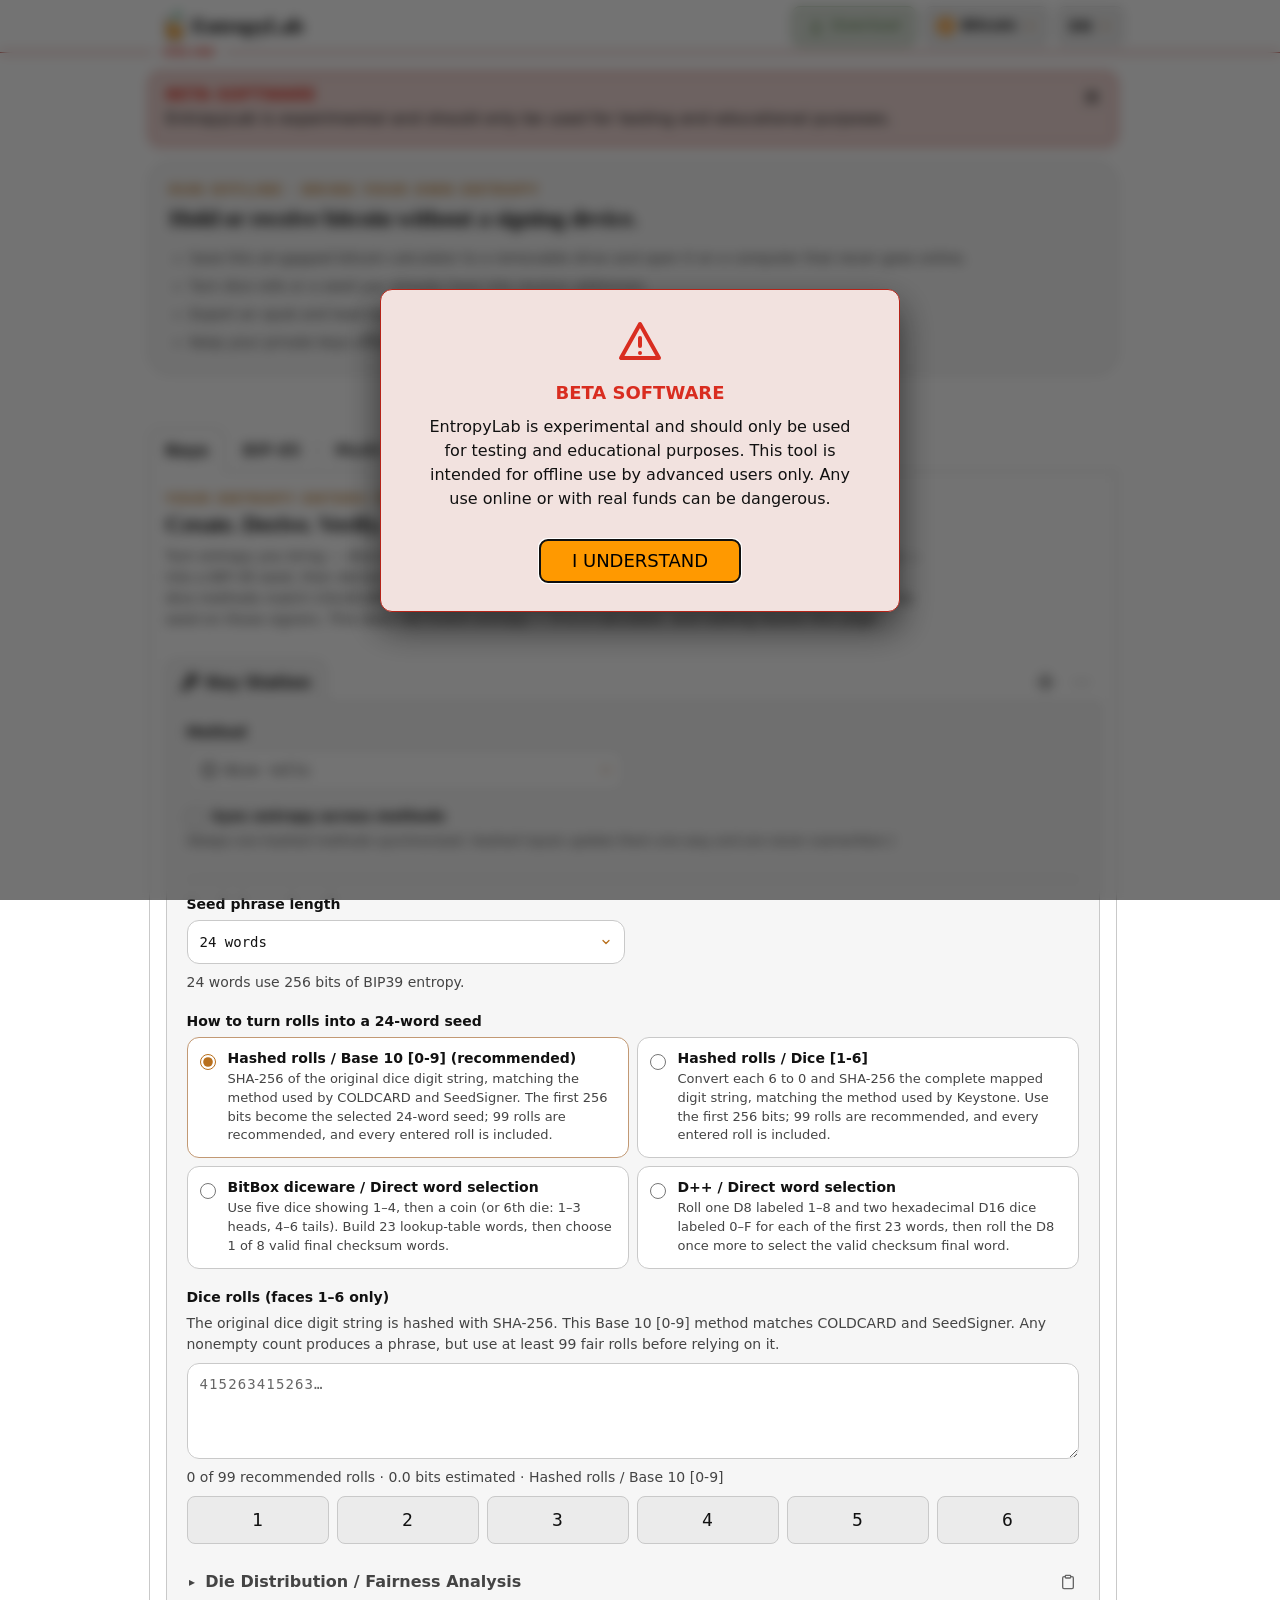
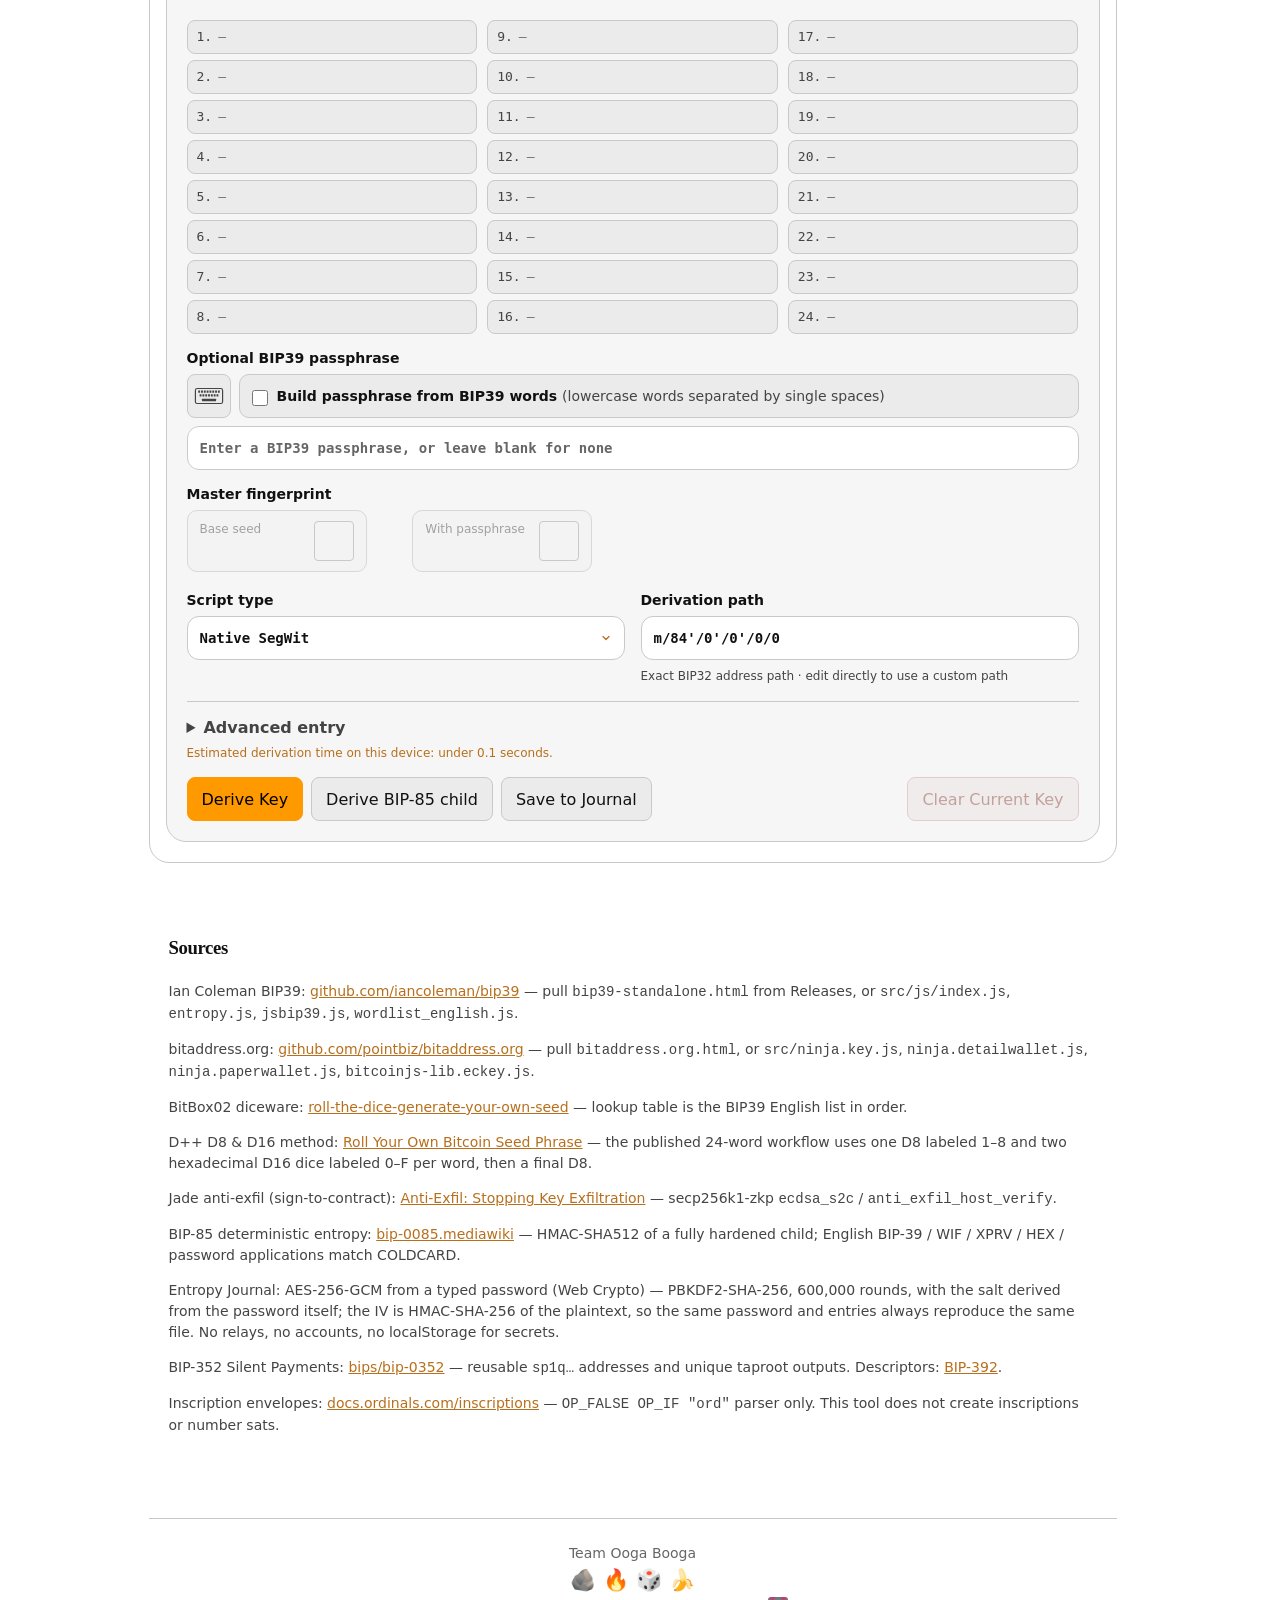
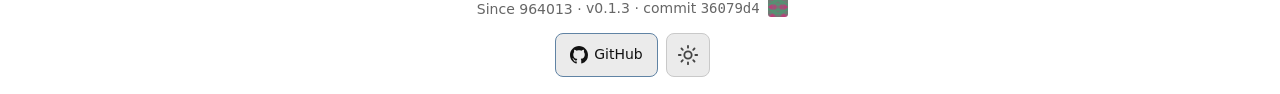
==== commit c6f95a8a: "entropylab.html" ====
--- a/entropylab.html
+++ b/entropylab.html
@@ -1900,7 +1900,7 @@
       <span class="site-title">EntropyLab</span>
       <span class="network-status" id="network-status" data-state="online" role="status" aria-label="Network status: online">Online</span>
       <div class="download-controls">
-        <a class="btn secondary download-html header-button" href="entropylab.html" download="entropylab@e9c0def.html" aria-label="Download EntropyLab"><svg class="download-mark" viewBox="0 0 24 24" width="18" height="18" fill="none" stroke="currentColor" stroke-width="2" stroke-linecap="round" stroke-linejoin="round" aria-hidden="true" focusable="false"><path d="M12 3v12M7 11l5 5 5-5M5 21h14"/></svg><span class="control-label">Download</span></a>
+        <a class="btn secondary download-html header-button" href="entropylab.html" download="entropylab.html" aria-label="Download EntropyLab"><svg class="download-mark" viewBox="0 0 24 24" width="18" height="18" fill="none" stroke="currentColor" stroke-width="2" stroke-linecap="round" stroke-linejoin="round" aria-hidden="true" focusable="false"><path d="M12 3v12M7 11l5 5 5-5M5 21h14"/></svg><span class="control-label">Download</span></a>
         <div class="network-picker" id="network-picker" data-network="mainnet">
           <button type="button" class="network-picker-button header-button" id="network-picker-button" aria-haspopup="menu" aria-expanded="false" aria-controls="network-picker-menu" aria-label="Bitcoin network: Bitcoin. Change the network the tools derive and check for"><svg class="network-picker-glyph" viewBox="0 0 24 24" width="16" height="16" aria-hidden="true" focusable="false"><circle class="network-picker-coin" cx="12" cy="12" r="12"/><path class="network-picker-b" fill-rule="evenodd" d="M17.288 10.291c.24-1.59-.974-2.45-2.64-3.03l.54-2.153-1.315-.33-.525 2.107c-.345-.087-.705-.167-1.064-.25l.526-2.127-1.32-.33-.54 2.165c-.285-.067-.565-.132-.84-.2l-1.815-.45-.35 1.407s.975.225.955.236c.535.136.63.486.615.766l-1.477 5.92c-.075.166-.24.406-.614.314.015.02-.96-.24-.96-.24l-.66 1.51 1.71.426.93.242-.54 2.19 1.32.327.54-2.17c.36.1.705.19 1.05.273l-.51 2.154 1.32.33.545-2.19c2.24.427 3.93.257 4.64-1.774.57-1.637-.03-2.58-1.217-3.196.854-.193 1.5-.76 1.68-1.93h.01zM14.278 14.511c-.404 1.64-3.157.75-4.05.53l.72-2.9c.896.23 3.757.67 3.33 2.37zM14.688 10.271c-.37 1.49-2.662.735-3.405.55l.654-2.64c.744.18 3.137.524 2.75 2.084v.006z"/></svg><span class="network-picker-label control-label" id="network-picker-label">Bitcoin</span><svg class="network-picker-chevron" viewBox="0 0 24 24" width="12" height="12" fill="none" stroke="currentColor" stroke-width="2.5" stroke-linecap="round" stroke-linejoin="round" aria-hidden="true" focusable="false"><path d="m6 9 6 6 6-6"/></svg></button>
           <div class="network-picker-menu" id="network-picker-menu" role="menu" aria-label="Bitcoin network" hidden>
@@ -1926,7 +1926,7 @@
       </aside>
     </noscript>
     <aside class="online-warning no-print" id="online-warning" role="alert" hidden>
-      <div class="online-warning-text"><strong>Online version</strong> Do not enter seed phrases, private keys, or other wallet secrets on an internet-connected device. <a href="entropylab.html" download="entropylab@e9c0def.html">Download EntropyLab</a> and run the HTML file offline on a trusted, air-gapped computer. On iPhone, Safari users can choose Share → Add to Home Screen → Open as Web App; after the first load, disconnect all networks before reopening it. Cached availability is not proof of an air gap.</div>
+      <div class="online-warning-text"><strong>Online version</strong> Do not enter seed phrases, private keys, or other wallet secrets on an internet-connected device. <a href="entropylab.html" download="entropylab.html">Download EntropyLab</a> and run the HTML file offline on a trusted, air-gapped computer. On iPhone, Safari users can choose Share → Add to Home Screen → Open as Web App; after the first load, disconnect all networks before reopening it. Cached availability is not proof of an air gap.</div>
     </aside>
     <!-- TODO: This copy is being kept for the network-detected modal that will
          replace the banner. Verbatim, with the lead-in as the modal's title:
@@ -2595,7 +2595,7 @@
       <p>BIP-352 Silent Payments: <a href="https://github.com/bitcoin/bips/blob/master/bip-0352.mediawiki" target="_blank" rel="noopener noreferrer">bips/bip-0352</a> — reusable <code>sp1q…</code> addresses and unique taproot outputs. Descriptors: <a href="https://github.com/bitcoin/bips/blob/master/bip-0392.mediawiki" target="_blank" rel="noopener noreferrer">BIP-392</a>.</p>
       <p>Inscription envelopes: <a href="https://docs.ordinals.com/inscriptions.html" target="_blank" rel="noopener noreferrer">docs.ordinals.com/inscriptions</a> — <code>OP_FALSE OP_IF "ord"</code> parser only. This tool does not create inscriptions or number sats.</p>
     </section>
-    <footer class="page-footer muted no-print"><div>Team Ooga Booga</div><div class="page-footer-emoji">🪨 🔥 🎲 🍌</div><div>Since 964013 · <span class="page-footer-build">v0.1.3 · commit <code>e9c0def</code> <img class="page-footer-lifehash" id="page-footer-lifehash" data-commit="e9c0defe1b99f9815dc9db93bf1b60f88e5f249e" width="20" height="20" alt="LifeHash of the build commit" hidden></span></div><div class="page-footer-links"><a class="btn secondary github-repo-link" href="https://github.com/OogaBoogaX/entropylab" target="_blank" rel="noopener noreferrer" aria-label="View the EntropyLab GitHub repository in a new tab"><svg class="github-mark" viewBox="0 0 16 16" width="18" height="18" aria-hidden="true" focusable="false"><path fill="currentColor" d="M8 0C3.58 0 0 3.58 0 8c0 3.54 2.29 6.53 5.47 7.59.4.07.55-.17.55-.38 0-.19-.01-.82-.01-1.49-2.01.37-2.53-.49-2.69-.94-.09-.23-.48-.94-.82-1.13-.28-.15-.68-.52-.01-.53.63-.01 1.08.58 1.23.82.72 1.21 1.87.87 2.33.66.07-.52.28-.87.51-1.07-1.78-.2-3.64-.89-3.64-3.95 0-.87.31-1.59.82-2.15-.08-.2-.36-1.02.08-2.12 0 0 .67-.21 2.2.82.64-.18 1.32-.27 2-.27.68 0 1.36.09 2 .27 1.53-1.04 2.2-.82 2.2-.82.44 1.1.16 1.92.08 2.12.51.56.82 1.27.82 2.15 0 3.07-1.87 3.75-3.65 3.95.29.25.54.73.54 1.48 0 1.07-.01 1.93-.01 2.2 0 .21.15.46.55.38A8.013 8.013 0 0016 8c0-4.42-3.58-8-8-8z"/></svg><span class="control-label">GitHub</span></a><button type="button" class="theme-toggle" id="theme-toggle" data-theme-mode="dark" aria-label="Theme: dark. Switch to light"><svg class="theme-icon-dark" viewBox="0 0 24 24" aria-hidden="true" focusable="false"><path d="M20 14.5A8 8 0 0 1 9.5 4a8 8 0 1 0 10.5 10.5z"/></svg><svg class="theme-icon-light" viewBox="0 0 24 24" aria-hidden="true" focusable="false"><circle cx="12" cy="12" r="4"/><path d="M12 2v2M12 20v2M4.9 4.9l1.4 1.4M17.7 17.7l1.4 1.4M2 12h2M20 12h2M4.9 19.1l1.4-1.4M17.7 6.3l1.4-1.4"/></svg></button></div></footer>
+    <footer class="page-footer muted no-print"><div>Team Ooga Booga</div><div class="page-footer-emoji">🪨 🔥 🎲 🍌</div><div>Since 964013 · <span class="page-footer-build">v0.1.3 · commit <code>36079d4</code> <img class="page-footer-lifehash" id="page-footer-lifehash" data-commit="36079d4095ef4c8aed38462873676d51b8a23dae" width="20" height="20" alt="LifeHash of the build commit" hidden></span></div><div class="page-footer-links"><a class="btn secondary github-repo-link" href="https://github.com/OogaBoogaX/entropylab" target="_blank" rel="noopener noreferrer" aria-label="View the EntropyLab GitHub repository in a new tab"><svg class="github-mark" viewBox="0 0 16 16" width="18" height="18" aria-hidden="true" focusable="false"><path fill="currentColor" d="M8 0C3.58 0 0 3.58 0 8c0 3.54 2.29 6.53 5.47 7.59.4.07.55-.17.55-.38 0-.19-.01-.82-.01-1.49-2.01.37-2.53-.49-2.69-.94-.09-.23-.48-.94-.82-1.13-.28-.15-.68-.52-.01-.53.63-.01 1.08.58 1.23.82.72 1.21 1.87.87 2.33.66.07-.52.28-.87.51-1.07-1.78-.2-3.64-.89-3.64-3.95 0-.87.31-1.59.82-2.15-.08-.2-.36-1.02.08-2.12 0 0 .67-.21 2.2.82.64-.18 1.32-.27 2-.27.68 0 1.36.09 2 .27 1.53-1.04 2.2-.82 2.2-.82.44 1.1.16 1.92.08 2.12.51.56.82 1.27.82 2.15 0 3.07-1.87 3.75-3.65 3.95.29.25.54.73.54 1.48 0 1.07-.01 1.93-.01 2.2 0 .21.15.46.55.38A8.013 8.013 0 0016 8c0-4.42-3.58-8-8-8z"/></svg><span class="control-label">GitHub</span></a><button type="button" class="theme-toggle" id="theme-toggle" data-theme-mode="dark" aria-label="Theme: dark. Switch to light"><svg class="theme-icon-dark" viewBox="0 0 24 24" aria-hidden="true" focusable="false"><path d="M20 14.5A8 8 0 0 1 9.5 4a8 8 0 1 0 10.5 10.5z"/></svg><svg class="theme-icon-light" viewBox="0 0 24 24" aria-hidden="true" focusable="false"><circle cx="12" cy="12" r="4"/><path d="M12 2v2M12 20v2M4.9 4.9l1.4 1.4M17.7 17.7l1.4 1.4M2 12h2M20 12h2M4.9 19.1l1.4-1.4M17.7 6.3l1.4-1.4"/></svg></button></div></footer>
   </div>
 </div><div class="disclaimer-overlay no-print" id="beta-disclaimer" role="alertdialog" aria-modal="true" aria-labelledby="beta-disclaimer-title" aria-describedby="beta-disclaimer-text" hidden>
   <div class="disclaimer-card">
@@ -2775,8 +2775,8 @@
     setTimeout(() => overlay.remove(), 400);
   });
 })();
-</script><script id="btc-calc-script">(()=>{var Vs="AGFzbQEAAAAB1QEbYAN/f38Bf2ACf38Bf2ADf39/AGABfwBgAn9/AGAGf39/f39/AX9gAX8Bf2AGf39/f39/AGAFf39/f38AYAt/f39/f39/f39/fwF/YAR/f39/AGAEf39/fwF/YAV/f39/fwF/YAd/f39/f39/AGAAAGAAAX9gB39/f39/f38Bf2ADf39+AGAHf39/f39+fwF/YAh/f39/f39/fwBgCn9/f39/f39/f38Bf2ABfwF+YAJ/fgBgCH9/f39/f39/[base64]/[base64]/QQOZWxfaGRfY2tkX3ByaXYA/[base64]/4I/wj8BaEDnwOgA6IDowOkA6UD2gfbB9wHrwOwA6kDqwPfBZsEjwmpBKoE2QWwBLEEngMfpwOuA6oDqAOtBswFzQXLBdgF7QXzBfYFuga7BrwG8wa+Br8Gzgb0BcMG/gbcBt0G3gb1BoMG6gbgBuIGxQXkBuYG6AbrBuwG7wb0BvYG+Qb6Bt0H3wfgB+EH4gfbBt4H9wj4CPkI+gjsBZ0JlgmPA4QDygTvAxcWqwYVD8kEmgQcrwT0ArcIvgOHB9QDrwj1AsgDnwi/A4AHNNEDqATNA5EI3QPLA8ED2AO/BcAFwQXCBb4F1AXWBdcFgQaCBosGjAaPBokGigafBqAGoQaiBp4GqQaqBrAGsQazBLIGswbGBuYHiAi1CPwHtgioB4IIhwjVCKcH+AfNCIEIhgjHBq0HrAf9CLYHlgfWCNAI2gjgCOEIzwjNBvIG8Qb+BfAG7gbtBpAJmQnQCZUJkwkK/9QnmAocAQF/IAEQgYCAgAAhAiAAIAE2AgQgACACNgIAC+0mAgh/AX4CQAJAAkACQCAAQfUBSQ0AAkAgAEHM/3tNDQBBAA8LIABBC2oiAUF4cSECQQAoAsCexoAAIgNFDQJBHyEEIABB9f//[base64]/[base64]/[base64]/[base64]/cUGAf3IhBgJAIAFB//8DSw0AIAUgAjoAAiAFIAY6AAEgBSAHQeABcjoAAAwCCyAFIAI6AAMgBSAGOgACIAUgB0E/[base64]/[base64]/Sg0AAkAgBEH/AXFBgAFHDQAgBSAGLwAAIgRqIQUgBiAEakECaiEGDAILIAYgBEEDcUEIeCIIQQV0QYCAgIAEcSAIQQd0ckEddmogBEEBdkECcWogBEECdkECcWohBiAFRSAHciEHDAELIAYgBEH/AXEiBGohBiAFIARqIQULIAYtAAAiBA0AC0EAIQQgByAFQRBJcQ0AIAVBAXQiBEF/TA0ECyAEDQELQQEhBkEAIQQMAQsgBBCBgICAACIGRQ0CCyADQQA2AgggAyAGNgIEIAMgBDYCACADQYz9wIAAIAEgAhC9hYCAAEUNAkG0/[base64]/[base64]/[base64]/[base64]/Sg0BC0EAIQIMAQsgAiABaiECIAMgAWshAQsgACABNgIEIAAgAjYCAAtlAQJ/[base64]//8DcUHkAG4iCEEBdC8A3JTDgAA7AAAgBkF+aiAHIAhB5ABsa0H//wNxQQF0LwDclMOAADsAACADQXxqIQMgAEH/rOIESw0ACwsCQAJAIAVBCUsNACAFIQAMAQsgAkEGaiADQX5qIgNqIAUgBUH//wNxQeQAbiIAQeQAbGtB//8DcUEBdC8A3JTDgAA7AAALAkACQCAERQ0AIABFDQELIAJBBmogA0F/aiIDaiAAQQF0LQDdlMOAADoAAAsgAUEBQQFBACACQQZqIANqQQogA2sQ74WAgAAhAyACQRBqJICAgIAAIAMLdwECfyOAgICAAEEQayICJICAgIAAQQkhAwNAIAJBCGogA2pBfmogAEEPcS0Ar6fDgAA6AAAgA0F/aiEDIABBBHYiAA0ACyABQQFBwN3DgABBAiACQQhqIANqQX9qQQkgA2sQ74WAgAAhAyACQRBqJICAgIAAIAMLdwECfyOAgICAAEEQayICJICAgIAAQQkhAwNAIAJBCGogA2pBfmogAEEPcS0A39zDgAA6AAAgA0F/[base64]/I4CAgIAAQRBrIgQkgICAgABBASEFAkAgAkEiIAMoAhAiBhGBgICAAICAgIAADQACQAJAAkAgAQ0AQQAhAUEAIQcMAQtBACEIQQAhCSABIQogACELA0AgCyAKaiEMQQAhBwJAAkADQCALIAdqIg0tAAAiDkGBf2pB/wFxQaEBSQ0BIA5BIkYNASAOQdwARg0BIAogB0EBaiIHRw0ACyAJIApqIQkMAQsCQAJAIA0sAAAiDkF/[base64]/wFxQQFGDQACQAJAAkAgByAISQ0AAkAgCEUNAAJAIAggAUkNACAIIAFHDQIMAQsgACAIaiwAAEG/f0wNAQsCQCAHRQ0AAkAgByABSQ0AIAcgAUYNAQwCCyAAIAdqLAAAQb9/[base64]/f0wNAgsCQCAJDQBBACEBDAELAkAgCSABSQ0AIAkgAUYNASAHIQgMAgsCQCAAIAlqLAAAQb9/Sg0AIAchCAwCCyAJIQELIAIgACAHaiABIAdrIAMoAgwRgICAgACAgICAAA0BIAJBIiAGEYGAgIAAgICAgAAhBQwBCyAAIAEgCCAJQdinw4AAEI2AgIAAAAsgBEEQaiSAgICAACAFC6oDAQl/[base64]/Rg0BIAAgBiADIAkgCiAIQQAQooCAgAAMAgsgBSAEIAYgBEGYqsOAABCNgICAAAALIAAgBiADIAkgCiAIQQEQooCAgAALIAJBIGokgICAgAAL4AMDBX8Bfgh/[base64]/[base64]/[base64]/AkAgACgCCCICIAAoAgBHDQAgABD3goCAAAsgACgCBCACQcEAbGogAUHBAPwKAAAgACACQQFqNgIICzwBA38gACgCACECIAAoAgQhAwJAA0AgAiADRg0BIAAgAkHBAGoiBDYCACABIAIQp4CAgAAgBCECDAALCws8AQN/IAAoAgAhAiAAKAIEIQMCQANAIAIgA0YNASAAIAJBwQBqIgQ2AgAgASACEKeAgIAAIAQhAgwACwsLkm0HAX8BfgF/AX4dfwR+EX8jgICAgABBsAprIgIkgICAgAAgAkEAOgDAAiACQoGAgIAQNwK4AiACQfgHaiABQejYwIAAQQMgAkG4AmoQq4CAgAAgAikCgAghAyACKAL8ByEBAkACQCACKAL4ByIEQY2AxABGDQAgAEEcaiACQYgIakEw/AoAACACIAE2AvgHIAIgAzcC/[base64]/[base64]/AoAAAJAIAFBf0YNACABIAEoAgQiDUF/[base64]/AoAACACIAU3A9ACIAIgA0IgiD4CzAIgAiADQiCGIASthDcCxAIgAkEgOgDAAgwICyACKAKECCIEIAIoAogIIh9B5LfDgABBBRCbgICAAA0FIAQgH0Hpt8OAAEEHEJuAgIAADQUgBCAfQfC3w4AAQQYQm4CAgABFDQQgARC6gICAAA0FDAQLIAJBxAJqIAJB+AdqQdwA/AoAACACIB82AsACIAIgBDYCvAIgAkGkA2oQu4CAgAAgAkHUAWogAkG4AmpBBHJB5AD8CgAAIAJB8ABqIAJB1AFqQeQA/[base64]/AchASACKAKACCEEIAJBuAJqIAIoAoQIEL2AgIAAIAJBuAJqIAQQvYCAgAALIAJBuAJqIAEQvYCAgAAMAgsgAigCgAgiBEF/aiEBIAIoAvwHIR8DQCABQX9GDQIgAkG4AmogHyAEIAEQvoCAgAAQvYCAgAAgAUF/aiEBDAALCyACKAK4AiACKAK8AkEEQQQQpoCAgAAgAEEEaiACQfAAakHkAPwKAAAgAEEANgIADAoLIAIoAsACIQEMAAsLQZDdwIAAEL+AgIAAAAtBACACQeQIakG4hsSAAEEAQYDdwIAAEMCAgIAAAAsgAkGFgICAADYC7AggAiACQZAHajYC6AggAkG4AmpBhY/AgAAgAkHoCGoQhYCAgAAgAiACKALAAjYAgwggAiACKQK4AjcA+wcgACACKQD/[base64]/[base64]/[base64]/[base64]/AoAAEEBISggIEEBaiEgICJBAWohIiAnQQFqIScgKUECRw0BCyAPIAJB2ARqQSz8CgAAIAggAi0AmAo6AAQgCCACKAKUCjYAACACQSA6AIAIIBUgAkHoCGpBL/[base64]/[base64]/AoAAEEBISggIEEBaiEgICJBAWohIiAnQQFqIScgKUECRw0BCyAPIAJB2ARqQSz8CgAAIAggAi0AmAo6AAQgCCACKAKUCjYAACACQSA6AIAIIBUgAkHoCGpBL/[base64]/[base64]/[base64]/[base64]/[base64]/[base64]/[base64]/[base64]/[base64]/[base64]/[base64]/[base64]/AgAAQtoCAgAAACyACICtBCHZBgP4DcUGGgARyrTcD6AhB8IfEgABBKyACQegIakHM6MCAAEHs38CAABC2gICAAAALQaDdwIAAEL+AgIAAAAtBsN3AgAAQv4CAgAAAC0HA3cCAABC/[base64]/AoAACACQbgCakEIaiABQcgA/AoAAAwHCyACQZAHaiANQeQA/[base64]/[base64]/[base64]/[base64]/AoAACAAQQE2AgALIAJBsApqJICAgIAAC9wCAQF/I4CAgIAAQdAAayIFJICAgIAAAkACQAJAAkACQCAEQQAQjoeAgAANACAFQQhqIAEQrICAgAAgBSgCCCAFKAIMIAIgAxCPh4CAAA0BIAEQkIeAgABB/[base64]/[base64]/IAAoAgAiASABKAIAIgFBf2o2AgACQCABQQFHDQAgABDTg4CAAAsLcAECfwJAAkAgAEF8aigCACIDQXhxIgRBBEEIIANBA3EiAxsgAWpJDQACQCADRQ0AIAQgAUEnaksNAgsgABC2hYCAAA8LQYSJxIAAQS5BtInEgAAQ/oCAgAAAC0HEicSAAEEuQfSJxIAAEP6AgIAAAAtuAQF/I4CAgIAAQSBrIgUkgICAgAAgBSABNgIEIAUgADYCACAFIAM2AgwgBSACNgIIIAVBjYCAgACtQiCGIAVBCGqthDcDGCAFQY6AgIAArUIghiAFrYQ3AxBB3Y7AgAAgBUEQaiAEEI+CgIAAAAs4AQJ/AkAgACgCCCIBIAAoAgQiAk8NACAAKAIAIAFBMGxqKAIkDwsgASACQcixw4AAEIOBgIAAAAtkAQN/AkAgASgCCCICIAEoAgQiA08NAEEAIQQCQCABKAIAIgEgAkEwbGoiAigCAEEBRw0AIAAgAzYCBCAAIAIoAgQ2AgggASEECyAAIAQ2AgAPCyACIANB3LTDgAAQg4GAgAAAC9sCAQV/[base64]/AkAgACgCCCIBIAAoAgQiAk8NACAAKAIAIAFBMGxqIgAoAgAgACgCBEEBaiABRnEPCyABIAJBvLLDgAAQg4GAgAAACxoAIAAQ4IOAgAAgACgCACAAKAIEELOAgIAAC7QBAQF/[base64]/[base64]/4CAgAAPCyAAKAJIIAAoAkwQ/4CAgAAPCyAAKAJIIAAoAkwQ/4CAgAAPCyAAKAJIIAAoAkwQ/4CAgAAPCyAAKAJIIAAoAkwQ/4CAgAAPCyAAKAJIIAAoAkwQ/[base64]/[base64]/AQEBfyOAgICAAEHQAGsiBiSAgICAACAGQQA6AEggBkKBgICAEDcCQCAGIAEgAiADIAZBwABqEOKAgIAAAkACQAJAIAYoAgAiA0GNgMQARg0AIABBBGogBkEEakE8/AoAACAAIAM2AgAMAQsgBiABENSAgIAAIAYoAgBFDQEgBiAGKAIINgJIIAYgBikCADcDQCAAIAZBwABqIAQgBRCQgYCAAAsgBkHQAGokgICAgAAPC0GMtMOAABC/[base64]/I4CAgIAAQfAAayICJICAgIAAIAJBADoAaCACQoGAgIAQNwJgIAJBIGogAUHoscOAAEEFIAJB4ABqEOKAgIAAAkACQAJAIAIoAiAiA0GNgMQARg0AIABBBGogAkEgakEEakE8/[base64]/8m17gFLIQFBkYDEACEDCyAAIAE2AgQgACADNgIACyACQfAAaiSAgICAAA8LQfCxw4AAEL+AgIAAAAtGAAJAIABBEU8NAEEBDwsCQCAAQYABTw0AQQIPCwJAIABBgIACTw0AQQMPCwJAIABBgICABE8NAEEEDwtBBUEGIABBf0obC4gDAQJ/I4CAgIAAQfAAayICJICAgIAAIAJBADoAaCACQoGAgIAQNwJgIAJBIGogAUGRssOAAEEFIAJB4ABqEOKAgIAAAkACQAJAIAIoAiAiA0GNgMQARg0AIABBBGogAkEgakEEakE8/[base64]/[base64]/[base64]/AXFBK0YiBmohBAJAAkACQCACIAZrIgFBCUkNAEEAIQIDQCABRQ0DIAQtAAAhBiACrUIKfiIHQiCIpw0CIAZBUGoiBkEKTw0GIARBAWohBCABQX9qIQEgBiAHp2oiAiAGTw0AC0ECIQQMBgtBACECA0AgAUUNAiAELQAAQVBqIgZBCUsNBSAEQQFqIQQgAUF/aiEBIAYgAkEKbGohAgwACwtBAkEBIAZBUGpB/wFxQQpJGyEEDAQLIAAgAjYCBEEDIQUMBAsgACAENgIEIABBAToAAAwECyAAQQM6AAAgAEEANgIEDAMLQQEhBAsgACAEOgABCyAAIAU6AAALIANBEGokgICAgAALSAIBfwF+I4CAgIAAQRBrIgIkgICAgAAgAkEIaiABQQFBABC/[base64]/gICAAAALVgEBfyOAgICAAEEQayIFJICAgIAAIAVBCGogACABIAIgAyAEEKSEgIAAAkAgBSgCCCIEQYGAgIB4Rg0AIAQgBSgCDBClhICAAAALIAVBEGokgICAgAALEAAgACABQQFBABCmgICAAAtyAQF/[base64]/[base64]/AoAACAHEI+BgIAAIAcgCjcDCCAHIAk2AgQgB0EgOgAAIAdBEGogAkEIakE4/[base64]/aiACKAIIIgNPDQAgA0HoB0kNAQsgACABNgIMIABCgYCAgPD8ADcCBCACKAIAIAIoAgQQ24CAgABBASECDAELIABBBGoiAyACKAIINgIIIAMgAikCADcCAEEAIQIgASEDCyAAIAI2AgAgACADNgIQC4EBAQJ/QY2AxAAhBQJAIAQgARC3gICAABCOh4CAAA0AIAQoAgQhBSAELQAIIQYgBCgCACEEIAAgARC3gICAADYCHCAAIAM2AhggACACNgIUIABBATYCDCAAIAQ2AgggAEEBNgIEIAAgBUEAIAZrwGo2AhBBiIDEACEFCyAAIAU2AgALtDcFCn8BfgF/[base64]/[base64]/AXFFDQEMBwsgC0H/[base64]/[base64]/[base64]/[base64]/[base64]/AoAACACQYADaiABKAIIQQhqQcQA/AoAACACQfgAaiACQYgCaiACQYADahC5gYCAAAwJCyACQYgCaiABKAIEQQhqQcQA/AoAACACQYADaiABKAIIQQhqQcQA/AoAACACQfgAaiACQYgCaiACQYADahC6gYCAAAwICyACQcABaiABKAIEQQhqQcQA/AoAACACQYgCaiABKAIIQQhqQcQA/AoAACACQYADaiABKAIMQQhqQcQA/AoAACACQfgAaiACQcABaiACQYgCaiACQYADahC7gYCAAAwHCyACQYgCaiABKAIEQQhqQcQA/AoAACACQYADaiABKAIIQQhqQcQA/AoAACACQfgAaiACQYgCaiACQYADahC8gYCAAAwGCyACQYgCaiABKAIEQQhqQcQA/AoAACACQYADaiABKAIIQQhqQcQA/AoAACACQfgAaiACQYgCaiACQYADahC9gYCAAAwFCyACQYgCaiABKAIEQQhqQcQA/AoAACACQYADaiABKAIIQQhqQcQA/AoAACACQfgAaiACQYgCaiACQYADahC+gYCAAAwECyACQYgCaiABKAIEQQhqQcQA/AoAACACQYADaiABKAIIQQhqQcQA/AoAACACQfgAaiACQYgCaiACQYADahC/[base64]/[base64]/[base64]/[base64]/[base64]/[base64]/ACAQJ/AkACQAJAAkACQAJAAkACQAJAIAAtAAAiAUF8akEAIAFBBEsbDhwBAgMDBAMFBgMDBwMDAwgDAwMDAwMDAwMDAwMDAAsCQAJAIAAoAgQiAUHz/7t/akEEIAFBjIDEAEsbDgQEBAEEAAsCQEEAIAFB//+7f2oiAiACIAFLGyIBQQpLDQAgAUEGRw0ECyAAKAIIIAAoAgwQ/4CAgAAPCwJAIAAoAgwiASgCACICRQ0AIAAoAgggAhGDgICAAICAgIAACyABKAIEIgJFDQIgACgCCCACIAEoAggQtYCAgAAPCwJAIAEOAwACAAILIAAoAgQgACgCCBD/gICAAA8LIAAtAARBB0cNACAAKAIIIAAoAgwQ/[base64]/4CAgAAPCyAAKAIEIAAoAggQ/4CAgAAPCyAAKAIEIAAoAggQ/4CAgAAPCyAAKAIEIAAoAggQ/4CAgAAPCyAAKAIEIAAoAggQ/4CAgAAPCyAAKAIEIAAoAggQ/[base64]/[base64]/[base64]/////[base64]/wEQ/[base64]/[base64]/////[base64]/AoAAAwBCwJAIBBFIg4NACACQaABaiAGIBD8CgAACwJAIAxFDQAgESADIAz8CgAACyAODQAgAyACQaABaiAQ/[base64]/[base64]/[base64]/[base64]/aiATOgAAIAIgCEEBaiIINgIcIARCf3whBCAHQcgAaiEHDAALCyACQdABaiSAgICAAAvgAwcCfwF+An8BfgF/[base64]/8m17gFLNgIACyACQRBqJICAgIAAC1YBA38gACgCBCIBQQxqIQIgACgCCCEDAkADQCADRQ0BIAJBfGooAgAgAigCABD/gICAACADQX9qIQMgAkEYaiECDAALCyAAKAIAIAFBCEEYEKaAgIAAC2sBA38gACgCCCEBIAAoAgQiAiEDAkADQCABRQ0BIAMoAgAgA0EEaigCABD/gICAACADQQxqKAIAIANBEGooAgAQ/4CAgAAgAUF/aiEBIANByABqIQMMAAsLIAAoAgAgAkEEQcgAEKaAgIAAC4IBAQF/I4CAgIAAQSBrIgIkgICAgAAgAkEAOgAPIAJBEGogASACQQ9qQQEQ7oCAgAACQAJAIAItABgiAUESRg0AIAAgAi8AGTsACSAAIAItABs6AAsgACACKQMQNwIADAELIAAgAi0ADzoAAEEYIQELIAAgAToACCACQSBqJICAgIAAC/8DAgN/[base64]//[base64]/AoAAAsPCyABIAMgBBD8g4CAAAALaAEDfwJAIAEgACgCCCICTQ0AIAAgASACayIDEIOAgIAAIANBf2ohASAAKAIEIAAoAggiBGohAgJAA0AgAkEAOgAAIAFFDQEgAUF/[base64]/[base64]/[base64]//[base64]/I4CAgIAAQcAAayICJICAgIAAAkACQAJAAkAgASgCCCIDRQ0AIAEgA0F/[base64]/[base64]/[base64]/AoAACAEQQJHDQELIAJB/[base64]/[base64]/AoAACACQZgBaiACQQhqQZAB/AoAAAsgAEEDNgIADAILAkACQCACKAKcASIFQQNGDQAgAkEIaiAEQZAB/[base64]/AoAACAEIAg6AJQDIAQgAjYCkAMgBCAEKQOQDiIJNwOoBSAEIAQpAJcOIgo3AK8FIAQgBCkDgAwiCzcDmAUgBCAEKAKIDCIDNgKgBSAEIAk3AJUDIAQgCjcAnAMgBCALNwKkAyAEIAM2AqwDIARBkANqQSBqIARBpARqQfQA/[base64]/AXENAgJAIA8gB0EYai0AACIYQQJGIgVzRQ0AIA8gBWshBQwDCwJAIA5BAkcNACAQIAdBGWoQhoOAgAAhBQwDCyAOIBhrIgUNAiAQIAdBGWoQh4OAgAAhBQwCCyARIAdBhAFqEIWDgIAAIgVB/wFxDQEgDCAHQQhqEIiDgIAAIgVB/wFxDQEgFSAUIAdB/ABqKAIAIAdBgAFqKAIAEImDgIAAIgVB/wFxDQEgEyAHQZQBai0AACIFSiATIAVIayEFDAELIBEgB0GEAWoQhYOAgAAiBUH/AXENACAMIAdBCGoQiIOAgAAiBUH/AXENACAVIBQgB0H8AGooAgAgB0GAAWooAgAQioOAgAAiBUH/AXENACATIAdBlAFqLQAAIgVKIBMgBUhrIQULIANBlAFqIQMgBkEBaiEGAkAgBUH/AXEOAgABAgsLIAQgBCkArwU3AIcDIAQgBCkDqAU3A4ADIAQgBCkDmAU3A4ACIAQgBCgCoAU2AogCIARBjAJqIARBpARqQfQA/[base64]/AoAACAEIAM6AKARIARBwAVqIARBlBBqQZAB/AoAACAEQQE2ArwFDAELIARBkBFqIARBkARqEI2CgIAAIARBlBBqQfAAaiAEKAKIBCAEKAKMBBCLg4CAACAELQCgBCEDIARBlBBqIAxB8AD8CgAAIAQgAzoAoBEgBEHABWogBEGUEGpBkAH8CgAAIARBAjYCvAULIARB0AZqIARBjAFqQfQA/[base64]/AXENAgJAIA8gB0EYai0AACITQQJGIgZzRQ0AIA8gBmshBgwDCwJAIBRBAkcNACAZIAdBGWoQhoOAgAAhBgwDCyAUIBNrIgYNAiAZIAdBGWoQh4OAgAAhBgwCCyARIAdBhAFqEIyDgIAAIgZB/wFxDQEgDCAHQQhqEI2DgIAAIgZB/wFxDQEgGCAVIAdB/ABqKAIAIAdBgAFqKAIAEImDgIAAIgZB/wFxDQEgGiAHQZQBai0AACIGSiAaIAZIayEGDAELIBEgB0GEAWoQjIOAgAAiBkH/AXENACAMIAdBCGoQjYOAgAAiBkH/AXENACAYIBUgB0H8AGooAgAgB0GAAWooAgAQioOAgAAiBkH/AXENACAaIAdBlAFqLQAAIgZKIBogBkhrIQYLIANBlAFqIQMgBUEBaiEFAkAgBkH/AXEOAgABAgsLIARBvAVqENGCgIAAIARBlBBqIA0gBUH0AGxqQeAMaiIDQfQA/AoAACADIARBjAFqQfQA/AoAACAEKAKUEEEDRg0HIARBlBBqEIODgIAADAcLAkAgEkUNACASQX9qIRIgDSAFQQJ0aigC4BYhDQwBCwsgBCgCwAUhAwwECyAAIAQvAJkQOwAJIAAgBC0AmxA6AAsgBC0AmBAhByAEKAKcECEGIAQoAqAQIQMgBCgCpBAhBSAAQRhqIARBqBBqQYAB/[base64]/AoAACAEQYAMaiANQeAMaiIUIANB9ABsakH0APwKAAAgBkEMTw0FIA4gA0EBaiIHQZQBbGogDyAHayIPIBFBBGogBhCSg4CAACAUIAdB9ABsaiAPIBFB4AxqIAYQk4OAgAAgDSADOwHeFiAEQZAOaiAEQZQQakGQAfwKAAAgBEGQDmpBkAFqIARBgAxqQfQA/[base64]/akcNCyADLwHeFiIFQQtJDQFBvOzAgABBIEGs7cCAABD+gICAAAALQazswIAAEL+AgIAAAAsgAyAFQQFqIgY7Ad4WIAMgBUGUAWxqIgcgFzYCBCAHQQhqIARBgAxqQZAB/AoAACADIAVB9ABsakHgDGogE0H0APwKAAAgAyAGQQJ0aiARNgLgFiARIAY7AdwWIBEgAzYCAAwDCyANLwHcFiEDIAQgFzYC7AogECAEQYAMakGQAfwKAAAgB0F/aiAGRw0JIAMhEgJAIAUvAd4WIg5BC0kNACAEQYwOaiEPAkACQCADQQVPDQBBBCEDDAELIAMhEgJAAkAgA0F7ag4CAgEACyADQXlqIRIgBEGIDmohD0EGIQMMAQtBACESIARBiA5qIQ9BBSEDCxCUg4CAACIGQQA7Ad4WIAZBADYCACAGIAUvAd4WIhQgA0F/[base64]/AoAACAAIAQpAIcMNwAQIAAgBCkDgAw3AAkgACAIOgAIIAAgAjYCBCAAQQA2AgALIARBoBRqJICAgIAADwtBACAGQQtBzO3AgAAQgYGAgAAAC0G87cCAABC/gICAAAALQezswIAAQTBBnO3AgAAQ/oCAgAAAC0Hs7cCAAEE1QaTuwIAAEP6AgIAAAAtBACANQQtBzO3AgAAQgYGAgAAAC0EAIA1BDEHc7cCAABCBgYCAAAALQfDnw4AAQShBmOjDgAAQ/oCAgAAAC0G87MCAAEEgQdzswIAAEP6AgIAAAAsXAAJAIAAtAABBIUYNACAAEO+CgIAACwuhAQEBfyOAgICAAEHgAGsiBCSAgICAACAEQQA6AFggBEIANwNQIARBEGogASACIAMgBEHQAGoQ4oCAgAACQAJAIAQoAhAiA0GNgMQARg0AIABBBGogBEEQakEEakE8/[base64]/[base64]/[base64]/[base64]/AX4LfwZ+BH8BfgZ/[base64]/[base64]/[base64]/[base64]/[base64]/[base64]/[base64]/[base64]/[base64]/AkhBCADKAD9CSEhIAMpAIEKISsgAykAiQohLCADKQCRCiEtIAMpAJkKIS4gAykAoQohLyADKACpCiElIAMvAOkJISAgAy8A9QkhGiADLwCtCiEBIA8gDkHIAPwKAAAgA0GwBWpBzwBqIBg6AAAgA0GwBWpBF2ogFzoAACADQbAFakELaiAFOgAAIAMgATsA/[base64]/[base64]/BWogA0HDD2otAAA6AAAgAyADLwDBDzsAvQUgAyAiNgLABSADIAMtAMAPOgC8BSADIAMpA7gPNwK0BUEaIRgMAQsgA0G/[base64]/gICAAAALQZzYw4AAEL+AgIAAAAtBrNjDgAAQv4CAgAAAC0G82MOAABC/gICAAAALQczYw4AAEL+AgIAAAAtB3NjDgAAQv4CAgAAAC0Hs2MOAABC/gICAAAALQfzYw4AAEL+AgIAAAAtBjNnDgAAQv4CAgAAAC0Gc2cOAABC/gICAAAALQazZw4AAEL+AgIAAAAtBvNnDgAAQv4CAgAAAC0HM2cOAABC/gICAAAALQdzZw4AAEL+AgIAAAAtB7NnDgAAQv4CAgAAAC0H82cOAABC/gICAAAALQYzaw4AAEL+AgIAAAAtBnNrDgAAQv4CAgAAAC0Gs2sOAABC/gICAAAALQbzaw4AAEL+AgIAAAAtBzNrDgAAQv4CAgAAAC0Hc2sOAABC/[base64]/wlqLQAAQRB0ciEYIAMvAPUJIANB9wlqLQAAQRB0ciEXIAMvAOkJIANB6wlqLQAAQRB0ciEFDAILIANB2ghqQQE6AAAgA0GBAjsB2AggA0KAgICAmKDAgAM3AtAIDAwLIAMvAK0KIANBrwpqLQAAQRB0ciEZIAMvAP0JIANB/wlqLQAAQRB0ciEYIAMvAPUJIANB9wlqLQAAQRB0ciEXIAMvAOkJIANB6wlqLQAAQRB0ciEFCyADKACpCiEaIAMoAKUKIQEgAygAoQohDCADKACdCiENIAMoAJkKIQsgAygAlQohGyADKACRCiEcIAMoAI0KIR0gAygAiQohHiADKQCBCiEfIAMtAIAKISAgAy0A/[base64]/AXFFDQIgMEKA/v8HgyAErUL/AYOEITAMAQsgBEH/AXFBA0YNASAwQoD+/weDIAStQv8Bg4QgGa1CGIaEITALQgkhHwwDCwJAIAUtAOUBDQAgMEL///8HgyAZrUIYhoQhMEILIR8MAwsgGUEBaiEZICNBBGohIyAhICRqISQgIkF8aiEiIAUtAOQBDQALIDBC////B4MgGUF/[base64]/[base64]/AoAAAwaC0EiIQUCQCADKAK0BQ0AIAMtAMgFIhdBAkYNAEEiQcEAIBdBAXEbIQULIAlBADoABCAJQQA2AAAgA0EAOgCEESADIAU2AvgQIANCADcC/[base64]/[base64]/AQIANCgoCAgJAENwPoECADQoGAgICQBDcD4BAgA0ICNwPYECADQoGAgICQBDcD0BAgA0KBgICAkAQ3A8gQDBMLIAlBADoABCAJQQA2AAAgA0EBOgCEESADQRs2AvgQIANCBDcC/[base64]/[base64]/BAgAyAXQQFqNgL4EAwKCyADQaAEaiADKAK0BUEIakHEAPwKAAAgA0HQCGogAygCuAVBCGpBxAD8CgAAIANByBBqIANBoARqIANB0AhqELmBgIAADAkLIANBoARqIAMoArQFQQhqQcQA/AoAACADQdAIaiADKAK4BUEIakHEAPwKAAAgA0HIEGogA0GgBGogA0HQCGoQuoGAgAAMCAsgA0HAEWogAygCtAVBCGpBxAD8CgAAIANBoARqIAMoArgFQQhqQcQA/AoAACADQdAIaiADKAK8BUEIakHEAPwKAAAgA0HIEGogA0HAEWogA0GgBGogA0HQCGoQu4GAgAAMBwsgA0GgBGogAygCtAVBCGpBxAD8CgAAIANB0AhqIAMoArgFQQhqQcQA/AoAACADQcgQaiADQaAEaiADQdAIahC8gYCAAAwGCyADQaAEaiADKAK0BUEIakHEAPwKAAAgA0HQCGogAygCuAVBCGpBxAD8CgAAIANByBBqIANBoARqIANB0AhqEL2BgIAADAULIANBoARqIAMoArQFQQhqQcQA/AoAACADQdAIaiADKAK4BUEIakHEAPwKAAAgA0HIEGogA0GgBGogA0HQCGoQvoGAgAAMBAsgA0GgBGogAygCtAVBCGpBxAD8CgAAIANB0AhqIAMoArgFQQhqQcQA/AoAACADQcgQaiADQaAEaiADQdAIahC/[base64]/[base64]/[base64]/[base64]/AoAACAHIANBsAVqQZgB/[base64]/[base64]/[base64]/[base64]/[base64]/[base64]/[base64]/QkhFiADLwCFCiENIAMvALUKIQcgA0GgAWogA0G8CmpBPPwKAAAgByAhQRB0ciEhIA0gAUEQdHIhDSAWIARBEHRyIQEgJyAFQRB0ciEFQQYhBAwHCyADQeAJakETai0AACEFIANB4AlqQR9qLQAAIRcgAykD6AkhHyADLQDwCSEYIAMpAvQJISsgAy0A/[base64]/wVqITIgA0G/[base64]/[base64]/[base64]/aiIFNgKgByADICAgBUECdGooAgA2ArwHIANBDToAuAcMVQsgJUUNHyADICVBf2oiBTYCoAcgAyAgIAVBAnRqKAIANgK8ByADQQ46ALgHDFMLICVFDR8gAyAlQX9qIgU2AqAHIAMgICAFQQJ0aigCADYCvAcgA0EPOgC4BwxRCyAlRQ0fIAMgJUF/aiIFNgKgByADICAgBUECdGooAgA2ArwHIANBEDoAuAcMTwsgJUUNHyADICVBf2oiBTYCoAcgAyAgIAVBAnRqKAIANgK8ByADQRE6ALgHDE0LICVFDR8gJUF/[base64]/[base64]/[base64]/[base64]/[base64]/QkhLCADKQCFCiEtIAMpAI0KIS4gAykAlQohLyADKQCdCiE1IAMoAKUKISMgAygCrAohJCADLwDpCSElIAMvAKkKISAgOCA3QcgA/AoAACADQbgHakHLAGogFzoAACADQbgHakELaiAFOgAAIAMgIDsAgQggAyAlOwDBByADICQ2AoQIIAMgIzYA/QcgAyA1NwD1ByADIC83AO0HIAMgLjcA5QcgAyAtNwDdByADICw3ANUHIAMgIjoA1AcgAyArNwLMByADIB83AsQHIAMgGToAwAcgAyAYNgK8B0EDIQUMMwsgA0HgCWogBUHMAGooAgAgBUHQAGooAgAQpYGAgAAgAy8A4QkgAy0A4wlBEHRyIQUgAygA/[base64]/[base64]/gICAAAALQazYw4AAEL+AgIAAAAtBvNjDgAAQv4CAgAAAC0HM2MOAABC/gICAAAALQdzYw4AAEL+AgIAAAAtB7NjDgAAQv4CAgAAAC0H82MOAABC/gICAAAALQYzZw4AAEL+AgIAAAAtBnNnDgAAQv4CAgAAAC0Gs2cOAABC/gICAAAALQbzZw4AAEL+AgIAAAAtBzNnDgAAQv4CAgAAAC0Hc2cOAABC/gICAAAALQezZw4AAEL+AgIAAAAtB/NnDgAAQv4CAgAAAC0GM2sOAABC/gICAAAALQZzaw4AAEL+AgIAAAAtBrNrDgAAQv4CAgAAAC0G82sOAABC/gICAAAALQczaw4AAEL+AgIAAAAtB3NrDgAAQv4CAgAAAC0Hs2sOAABC/[base64]/weDICWtQv8Bg4QhPAwBCyAlQf8BcUEDRg0BIDxCgP7/B4MgJa1C/wGDhCAZrUIYhoQhPAtCCSEfDAMLAkAgBS0A5QENACA8Qv///weDIBmtQhiGhCE8QgshHwwDCyAZQQFqIRkgI0EEaiEjICAgJGohJCAiQXxqISIgBS0A5AENAAsgPEL///[base64]/[base64]/AdxRQ0AIAMgBUEIdkGA/[base64]/[base64]/[base64]/[base64]/AoAACADQcARaiADKALAB0EIakHEAPwKAAAgA0G4D2ogA0HIEGogA0HAEWoQuYGAgAAMCQsgA0HIEGogAygCvAdBCGpBxAD8CgAAIANBwBFqIAMoAsAHQQhqQcQA/AoAACADQbgPaiADQcgQaiADQcARahC6gYCAAAwICyADQYAQaiADKAK8B0EIakHEAPwKAAAgA0HIEGogAygCwAdBCGpBxAD8CgAAIANBwBFqIAMoAsQHQQhqQcQA/AoAACADQbgPaiADQYAQaiADQcgQaiADQcARahC7gYCAAAwHCyADQcgQaiADKAK8B0EIakHEAPwKAAAgA0HAEWogAygCwAdBCGpBxAD8CgAAIANBuA9qIANByBBqIANBwBFqELyBgIAADAYLIANByBBqIAMoArwHQQhqQcQA/AoAACADQcARaiADKALAB0EIakHEAPwKAAAgA0G4D2ogA0HIEGogA0HAEWoQvYGAgAAMBQsgA0HIEGogAygCvAdBCGpBxAD8CgAAIANBwBFqIAMoAsAHQQhqQcQA/[base64]/aiEXIBhBBGohGCADQYAQaiADQcARahDDgYCAAAwACwtBACELIANBADYCmBEgA0EANgKgESADQQA2AqgRIANBADYCsBEgA0EANgK4ESADQZTOw4AANgKoEiADQQE2AqQSIANB/M3DgAA2AqASIANBATYCnBIgA0HkzcOAADYClBIgA0EBNgKQEiADQczNw4AANgKMEiADQQE2AogSIANBtM3DgAA2AoASIANBATYC/[base64]/[base64]/[base64]/QkhKyADLQD8CSELIAMoAvgJIRkgAygC9AkhGCADKQLsCSEfIAMtAOgJIRVBASEmCyAnIAcQs4CAgAAgA0GoB2oQooGAgABBACEnQQAhHgsgA0GYB2oQ1IGAgAAgAygCmAcgAygCnAcQs4CAgAACQCAnRQ0AICogA0GgBGpBkAH8CgAAIAMgFzsA/[base64]/AkhCyADKAL4CSEZIAMoAvQJIRggAykC7AkhHyADLQDoCSEVIANB9AJqENeBgIAAQgAhLAwBCyADQesJai0AACEXIANBqwpqLQAAIRggAygC+AkhBSADKALkCSELIAMtAOgJIRkgAykC7AkhHyADKAL0CSEEIAMtAPwJISEgAykA/[base64]/[base64]/[base64]/ag4DBgAFBAsgIyEXDAILIBkgI08NAiAXICMgBSAjahC+gICAACEXDAQLIAVBf0cNAQsgFw0CC0HIqsOAABC/[base64]/[base64]/[base64]/[base64]/aiIYRQ0iIAVBfmoiGUUNIyADKAKsByIXIBhBAnRqKAIAIRggFyAZQQJ0aigCACEZIAMgBUF9aiIFNgKwByADIBcgBUECdGooAgA2AtQLIAMgGDYCzAsgA0EUOgDICyADIBk2AtALDEcLIAMoArAHIgVFDSMgBUF/[base64]/[base64]/QcgA0H/[base64]/[base64]/[base64]/[base64]/gICAAAALQazYw4AAEL+AgIAAAAtBvNjDgAAQv4CAgAAAC0HM2MOAABC/gICAAAALQdzYw4AAEL+AgIAAAAtB7NjDgAAQv4CAgAAAC0H82MOAABC/gICAAAALQYzZw4AAEL+AgIAAAAtBnNnDgAAQv4CAgAAAC0Gs2cOAABC/gICAAAALQbzZw4AAEL+AgIAAAAtBzNnDgAAQv4CAgAAAC0Hc2cOAABC/gICAAAALQezZw4AAEL+AgIAAAAtB/NnDgAAQv4CAgAAAC0GM2sOAABC/gICAAAALQZzaw4AAEL+AgIAAAAtBrNrDgAAQv4CAgAAAC0G82sOAABC/gICAAAALQczaw4AAEL+AgIAAAAtB3NrDgAAQv4CAgAAAC0Hs2sOAABC/[base64]/wFxRQ0CICtCgP7/B4MgJa1C/wGDhCErDAELICVB/wFxQQNGDQEgK0KA/v8HgyAlrUL/AYOEIBmtQhiGhCErC0IJIR8MAwsCQCAFLQDlAQ0AICtC////B4MgGa1CGIaEIStCCyEfDAMLIBlBAWohGSAjQQRqISMgICAkaiEkICJBfGohIiAFLQDkAQ0ACyArQv///[base64]/[base64]/[base64]/[base64]/[base64]/[base64]/AoAACADQaAEaiADQYADaiADQbgHahC5gYCAAAwJCyADQYADaiADKALMC0EIakHEAPwKAAAgA0G4B2ogAygC0AtBCGpBxAD8CgAAIANBoARqIANBgANqIANBuAdqELqBgIAADAgLIANB0AhqIAMoAswLQQhqQcQA/AoAACADQYADaiADKALQC0EIakHEAPwKAAAgA0G4B2ogAygC1AtBCGpBxAD8CgAAIANBoARqIANB0AhqIANBgANqIANBuAdqELuBgIAADAcLIANBgANqIAMoAswLQQhqQcQA/AoAACADQbgHaiADKALQC0EIakHEAPwKAAAgA0GgBGogA0GAA2ogA0G4B2oQvIGAgAAMBgsgA0GAA2ogAygCzAtBCGpBxAD8CgAAIANBuAdqIAMoAtALQQhqQcQA/AoAACADQaAEaiADQYADaiADQbgHahC9gYCAAAwFCyADQYADaiADKALMC0EIakHEAPwKAAAgA0G4B2ogAygC0AtBCGpBxAD8CgAAIANBoARqIANBgANqIANBuAdqEL6BgIAADAQLIANBgANqIAMoAswLQQhqQcQA/[base64]/[base64]/[base64]/CWotAAAhGCADQbcKai0AACEZIAMoAuQJISIgAykD6AkhHyADLQDwCSEjIAMpAvQJISwgAy0A/AkhJCADKAKACiElIAMtAIQKISAgAygAhQohGiADKQCJCiEtIAMpAJEKIS4gAykAmQohLyADKQChCiE1IAMpAKkKITAgAygAsQohASADLwDxCSENIAMvAP0JIRUgAy8AtQohHSADQbAFaiAWQZAB/[base64]/[base64]/AkhGSADKAL4CSEYIAMoAvQJIRUgAy0A8AkhFyADKALsCSEqIAMoAugJISkgAy0A5AkhCyADLwDxCSEnIAMvAP0JIRYgAy8AhQohByADLwC1CiECIAMvAOUJIQkgAy0A5wkhMiADQawCaiADQbwKakE8/AoAACAJIDJBEHRyITIgAiAhQRB0ciEhIAcgDUEQdHIhDSAWIAFBEHRyIQEgJyAFQRB0ciEFDAcLIAMvALUKIANBtwpqLQAAQRB0ciEhIAMvAIUKIANBhwpqLQAAQRB0ciENIAMvAP0JIANB/[base64]/AkhGSADKAL4CSEYIAMoAvQJIRUgAy0A8AkhFyADKALsCSEqIAMoAugJISkgAy0A5AkhCyADLwDxCSEzIAMvAP0JIRAgAy8AhQohEiADLwC1CiEKIAMvAOUJITIgAy0A5wkhCCADQawCaiADQbwKakE8/AoAACADIAMvAIULOwGoAiADIAMtAIcLOgCqAiADLQCECyECIAMoAoALIQcgAygC/[base64]/AkhHSADKAL4CSEeIAMtAPQJIRkgAygC8AkhGCADKALsCSEVIAMtAOgJIRdBASEpCyAIIAYQs4CAgAAgA0GAEGoQooGAgABBACEyQQAhKgsgA0GoB2oQ4IGAgAAgMkUNBCADQawCaiADQcARakE8/AoAACADIAMtAKIROgCqAiADIAMvAaAROwGoAiADQewBaiADQcgQakE8/[base64]/[base64]/[base64]/QkhISADLwCtCiEnIANBlA5qIANBsApqQcgA/[base64]/[base64]/[base64]/[base64]/[base64]/[base64]/[base64]/AoAAAwBCyADIAMpACEiBDcDCCADIAMpACkiBTcDECADIAMoADEiAjYCGCAAIAI2ABEgACAFNwAJIAAgBDcAASAAQSE6AAALIANBgAFqJICAgIAAC40BAQF/[base64]/AXEiBQ4EAgABBAILIANBgID8B3FBgIAERw0DDAILIANBgID8B3FBgIAIRg0BDAILIANBgID8B3ENAQtBgAJBACADQYACcUEIdhtBACABQYACcUEIdhshBUEBIANBAXEgAUEBcRsgAUGAgPwHcXJBgICACEGAgIAQIAMgAXJBgICACEkbciEDIARBEHZB/[base64]/[base64]/AX4Bf0EAIQUCQAJAIAFBAXENAEIBIQYMAQsCQCABQYACcQ0AQgUhBgwBCyADQRB2IQVCByEGIAFBgID8B3ENACADQYCA/[base64]/AXFyQQh0QYCAgBByrYQ3AgAL0AIDAX8BfgJ/[base64]/AdxQYCADEcNACADQRh2IQdBgYKAECEFAkACQAJAIAFBGHYOBAEAAgACCyAHDQFBgYKACCEFDAELIANBgICAIE8NACAHQQJ0KAKMjcSAACEFCyACQYACcSEHIARB////B3EiAUEQdiEIIAFBCHYhCSACQYCA/[base64]/AXFyQQh0rYQ3AgALyQUDAX8BfgR/QQAhBwJAAkACQCABQQFxDQBCASEIQQAhCQwBCwJAIAFBgAJxDQBCBSEIQQAhCQwBCyAFQRB2IQcgA0EQdiEJQgghCCABQYCA/AdxDQACQAJAAkAgCUH/AXEiCQ4EAgABAwILIAVBgID8B3FBgIAERg0DQQEhCQwCCyAFQYCA/AdxQYCACEYNAkECIQkMAQtBACEJIAVBgID8B3FFDQELIAAgCCAJQQh0QYD+A3EgB0EQdHIgAUEQdkH/AXFyQQh0rYQ3AgAPCyAFQRh2IQogA0EYdiEJQYCAgBAhBwJAAkACQAJAAkAgAUEYdg4EAAIEAQQLAkACQAJAIAkOBAABBgIGC0GAgIAQQQAgChshBwwFC0GAgIAQQYCAgAggCkF/akH9AXEbIQcMBAtBgICAEEGAgIAIIApBf2pB/QFxGyEHDAMLIAogCXINAgwBCyAKIAlyDQELQYCAgAghBwsgBUEBcSADQYCA/AdxckGAAkEAIAVBgAJxQQh2G0EAIANBgAJxQQh2G3IgB3IhCSAGQf///wdxIgFBEHYhByABQQh2IQogBEH///8HcSIBQQh2IQsgAkH///8HcSIFQRB2IQwgBUEIdiEFAkACQAJAAkACQAJAIAFB//[base64]/IANBgID8B3EhBQJAAkACQCABQYCA/AdxDQAgBUGAgAxHDQAgA0EYdiEGQQIhBQJAAkACQCABQRh2DgUEAAUBAgULQQJBASAGGyEFDAQLIAYNAEEDIQUMAwtBBCEFDAILIAAgAUEIdkGA/[base64]/IANBgID8B3EhBQJAAkACQCABQYCA/AdxQYCACEcNACAFQYCADEYNACADQRh2IQUCQAJAAkAgAUEYdg4FBQACAQQFCyAFDQFBASEFDAQLIAUNAkEDIQUMAwtBAiEFDAILIAAgAUEIdkGA/gNxIAVyQQdyrTcCAA8LQQQhBQsgAEEMOgAAIAAgBUEYdCADQYCC/AdxcjYAASAAIAQgAnFBgAJxIAIgBHJBAXFyOwAFIABBB2pBAEEAQYCACCAEQf///wdxQYCABEkbIAJBAXEbQRB2OgAAC38BAX4CQAJAAkAgAUEYdkF9akEBTQ0AQgQhAwwBCyABQYCA/AdxRQ0BQgYhAwsgACADIAFBCHZBgP4Dca2ENwIADwsgAEEMOgAAIAAgAkGBAnE7AAUgACABQYCCgHhxQQFyNgABIABBB2pBAUECIAJB////B3FBgIAESRs6AAALVQACQCABQYCA/AdxRQ0AIAAgAUEIdkGA/gNxQYaAgBByrTcCAA8LIABBDDoAACAAQQdqQQA6AAAgACACQYECcTsABSAAIAFBgICAeHFBgIAIcjYAAQuBAQEBfgJAAkAgAUGAgPwHcUGAgAhHDQBCgICAgDAhAyABQYCAgAhPDQEgAEGBgIAYNgABIABBDDoAACAAIAJBgQJxOwAFIABBB2pBAUECIAJB////B3FBgIAESRs6AAAPCyABQRB2Qf8BcUGAgIAYcq1CCIZCBoQhAwsgACADNwIAC3kBAX4CQAJAAkAgAUGAgPwHcQ0AQoOAgJggIQMgAUEYdkF/ag4DAgECAQsgAUEQdkH/AXFBgICMEHKtQgiGQgaEIQMLIAAgAzcCAA8LIAAgAjsABSAAQQw6AAAgAEEHaiACQRB2OgAAIAAgAUGBAnFBgICMEHI2AAELWAACQCABQYCA/AdxRQ0AIAAgAUEQdkH/[base64]/[base64]/[base64]/[base64]/goCAACACKQMIIQMgAEEANgIIIAAgAzcCACACQRBqJICAgIAAC0gCAX8BfiOAgICAAEEQayICJICAgIAAIAJBCGogAUEEQTAQv4KAgAAgAikDCCEDIABBADYCCCAAIAM3AgAgAkEQaiSAgICAAAtHAQF/AkAgACgCCCICIAAoAgBHDQAgABCch4CAAAsgACACQQFqNgIIIAAoAgQgAkEFbGoiACABKAAANgAAIAAgAS0ABDoABAs7AQF/AkAgACgCCCICIAAoAgBHDQAgABCdh4CAAAsgACgCBCACQTBsaiABQTD8CgAAIAAgAkEBajYCCAt6AQJ/I4CAgIAAQTBrIgMkgICAgAACQCACIAEgAUFQaiIEEKCHgIAARQ0AIAMgAUEw/AoAAAJAA0AgBCIBQTBqIAFBMPwKAAAgASAARg0BIAIgAyABQVBqIgQQoIeAgAANAAsLIAEgA0Ew/[base64]/[base64]/IAEoAgwhAkEBIQMCQCABKAIIIgRFDQAgASgCBCEBQQAhBSAEIQYDQEEiIQMCQCABKAIADQBBIiEDIAFBFGotAAAiB0ECRg0AQSJBwQAgB0EBcRshAwsgAUGUAWohASADIAVqIQUgBkF/[base64]/[base64]/[base64]/ag4DBgAFBAsgHSEEDAILIBwgHU8NAiAEIB0gASAdahC+gICAACEEDAQLIAFBf0cNAQsgBA0CC0HIqsOAABC/[base64]/[base64]/AMgA0ELOgD4AwxWCyADKALkAyIBRQ0hIAMgAUF/aiIBNgLkAyADIAMoAuADIAFBAnRqKAIANgL8AyADQQw6APgDDFQLIAMoAuQDIgFFDSEgAyABQX9qIgE2AuQDIAMgAygC4AMgAUECdGooAgA2AvwDIANBDToA+AMMUgsgAygC5AMiAUUNISADIAFBf2oiATYC5AMgAyADKALgAyABQQJ0aigCADYC/AMgA0EOOgD4AwxQCyADKALkAyIBRQ0hIAMgAUF/aiIBNgLkAyADIAMoAuADIAFBAnRqKAIANgL8AyADQQ86APgDDE4LIAMoAuQDIgFFDSEgAyABQX9qIgE2AuQDIAMgAygC4AMgAUECdGooAgA2AvwDIANBEDoA+AMMTAsgAygC5AMiAUUNISADIAFBf2oiATYC5AMgAyADKALgAyABQQJ0aigCADYC/AMgA0EROgD4AwxKCyADKALkAyIBRQ0hIAFBf2oiBEUNIiADKALgAyIaIARBAnRqKAIAIQQgAyABQX5qIgE2AuQDIAMgGiABQQJ0aigCADYCgAQgAyAENgL8AyADQRI6APgDDEgLIAMoAuQDIgFFDSIgAUF/[base64]/AMgA0EVOgD4AwxCCyADKALkAyIBRQ0mIAFBf2oiBEUNJyADKALgAyIaIARBAnRqKAIAIQQgAyABQX5qIgE2AuQDIAMgGiABQQJ0aigCADYCgAQgAyAENgL8AyADQRY6APgDDEALIAMoAuQDIgFFDScgAUF/[base64]/[base64]/[base64]/wKAAAgASAEQRB0ciEBIANByAVqEKSBgIAADC4LIAEoAlQhHCABKAJMIQQgASgCUCEBIANBIToAsA0gAyACNgL4CyADIAQgAUEMbGo2AvQLIAMgBDYC8AsgAyADQbANajYC/AsgA0G4CWogA0HwC2oQjYGAgAACQAJAIAMoArgJQQNGDQBBlAEhASADQRhqQQRBBEGUARCugICAACADKAIYIRkgAygCHCIaIANBuAlqQZQB/[base64]/[base64]/wKAAAgA0ECOgD4AwwpCyADQYsGai0AACEBIAMtAJwGIRwgAygCmAYhGSADKQOQBiEhIAMoAowGIR0gAy0AiAYhGyADLwCJBiEEIANBuAlqIA9BM/wKAAAgA0GoA2ogA0G4CWpBM/wKAAAgBCABQRB0ciEBDCcLIANBgAZqIAIgAUHMAGooAgAgAUHQAGooAgAQjoGAgAAgAygCgAYNJSADQYAGakELai0AACEBIAMoAoQGIQQgAy0AiAYhGiADKAKMBiEcIAMpA5AGISEgAygCmAYhGSADLQCcBiEdIAMvAIkGIRsgA0G4CWogD0Ez/[base64]/wKAAAgAyADKQO4CTcDqAMgAyADKALACTYCsAMMJgsgEyADKQO4CTcAACATIAMoAsAJNgAIIAMgHDoAjAQgAyAZNgKIBCADICE3AoAEIAMgHTYC/[base64]/wKAAAgAyADKQO4CTcDqAMgAyADKALACTYCsAMMJQsgEyADKQO4CTcAACATIAMoAsAJNgAIIAMgHDoAjAQgAyAZNgKIBCADICE3AoAEIAMgHTYC/AMgA0EIOgD4AyADIAE7APkDIAMgAUEQdjoA+wMMIQsgA0GABmogAUHMAGooAgAgAUHQAGooAgAQpoGAgAAgAy8AgQYgAy0AgwZBEHRyIQEgAy0AlAYhHCADKAKQBiEZIAMpA4gGISEgAygChAYhHQJAIAMtAIAGIhtBIUYNACADQagDaiADQZUGakEz/[base64]/[base64]/AoAAEEBISAMPgsgASAZQdiqw4AAEIOBgIAAAAtB7NfDgAAQv4CAgAAAC0GM2MOAABC/gICAAAALQZzYw4AAEL+AgIAAAAtBrNjDgAAQv4CAgAAAC0G82MOAABC/gICAAAALQczYw4AAEL+AgIAAAAtB3NjDgAAQv4CAgAAAC0Hs2MOAABC/gICAAAALQfzYw4AAEL+AgIAAAAtBjNnDgAAQv4CAgAAAC0Gc2cOAABC/gICAAAALQazZw4AAEL+AgIAAAAtBvNnDgAAQv4CAgAAAC0HM2cOAABC/gICAAAALQdzZw4AAEL+AgIAAAAtB7NnDgAAQv4CAgAAAC0H82cOAABC/gICAAAALQYzaw4AAEL+AgIAAAAtBnNrDgAAQv4CAgAAAC0Gs2sOAABC/gICAAAALQbzaw4AAEL+AgIAAAAtBzNrDgAAQv4CAgAAAC0Hc2sOAABC/[base64]/wFxRQ0CICVCgP7/B4MgIK1C/wGDhCElDAELICBB/wFxQQNGDQEgJUKA/v8HgyAgrUL/AYOEIBytQhiGhCElC0IJISEMAwsCQCABLQDlAQ0AICVC////B4MgHK1CGIaEISVCCyEhDAMLIBxBAWohHCAdQQRqIR0gIiAbaiEbIBlBfGohGSABLQDkAQ0ACyAlQv///[base64]/[base64]/AMiASgA5AEgAUHoAWovAAAgAUHqAWotAABBEHRyIAMoAoAEIgEoAOQBIAFB6AFqLwAAIAFB6gFqLQAAQRB0chCwgYCAACADQbANaiADQfgDaiADQfALahCqgYCAAAwHCwJAAkAgAygC/AMiBCgA5AEiAUGAgPwHcUUNACADIAFBCHZBgP4DcUGGgARyrTcD8AsMAQsgA0EMOgDwCyADIARB6gFqLQAAOgD3CyADIARB6AFqLwAAOwD1CyADIAFBgYCAeHFBgAJyNgDxCwsgA0GwDWogA0H4A2ogA0HwC2oQqoGAgAAMBgsgA0HwC2ogAygC/[base64]/[base64]/[base64]/[base64]/[base64]/[base64]/AMiAUEIakEw/[base64]/[base64]/AoAACADQbANaiADKAKABEEIakHEAPwKAAAgA0GoC2ogA0G4DGogA0GwDWoQuoGAgAAMCAsgA0HwC2ogAygC/ANBCGpBxAD8CgAAIANBuAxqIAMoAoAEQQhqQcQA/AoAACADQbANaiADKAKEBEEIakHEAPwKAAAgA0GoC2ogA0HwC2ogA0G4DGogA0GwDWoQu4GAgAAMBwsgA0G4DGogAygC/ANBCGpBxAD8CgAAIANBsA1qIAMoAoAEQQhqQcQA/AoAACADQagLaiADQbgMaiADQbANahC8gYCAAAwGCyADQbgMaiADKAL8A0EIakHEAPwKAAAgA0GwDWogAygCgARBCGpBxAD8CgAAIANBqAtqIANBuAxqIANBsA1qEL2BgIAADAULIANBuAxqIAMoAvwDQQhqQcQA/AoAACADQbANaiADKAKABEEIakHEAPwKAAAgA0GoC2ogA0G4DGogA0GwDWoQvoGAgAAMBAsgA0G4DGogAygC/ANBCGpBxAD8CgAAIANBsA1qIAMoAoAEQQhqQcQA/AoAACADQagLaiADQbgMaiADQbANahC/[base64]/A0gA0EBNgL4DSADQaTAw4AANgLwDSADQQE2AuwNIANBjMDDgAA2AugNIANBATYC5A0gA0H0v8OAADYC3A0gA0EBNgLYDSADQdy/w4AANgLUDSADQQE2AtANIANBxL/[base64]/[base64]/AoAACAFIANB+ANqQZgB/[base64]/AoAACADQegHaiAUQZAB/AoAACADQZUFaiADQcgFakEz/AoAACADQfkIaiADQZUFakEz/AoAAEHsARCIgICAACIBICA7ABUgASAbOgAoIAEgHTYCJCABIDM3AhwgASAZNgIYIAEgHDoAFCABICE3AgwgASAaNgIIIAFCgYCAgBA3AgAgAUEXaiAEOgAAIAFBKWogA0H5CGpBM/[base64]/[base64]/AMhGSADLwCBBCEgIAMvAPkDIQEgAy0A+wMhIiADQegBaiADQZAEakEw/[base64]/wKAAAgA0GVBWogA0HIBWpBM/wKAAAgA0GoA2ogA0GVBWpBM/wKAAAgBCABQRB0ciEBQQEhBAsgHiAfELOAgIAAIANB6ANqEKKBgIAAQQAhIEEAIQwLIANB3ANqEJiCgIAAAkAgIA0AIAAgATsAESAAQRNqIAFBEHY6AAAgAEElaiADQagDakEz/[base64]/I4CAgIAAQYAEayIEJICAgIAAIARBqAFqIAMgASACEI6BgIAAAkACQCAEKAKoAUEBRw0AIARBGGoiAiAEQbABakHIAPwKAAAgAEEQaiACQcgA/[base64]/AD8CgAAIAJBA0cNAQsgAEESOgAQIABCATcDCCAEIAQpAwA3ANgDIAAgBCkA1QM3ABEgBCAEKQMINwDgAyAAIAQpAN0DNwAZIAQgBCgCEDYA6AMgACAEKQDkAzcAIEEBIQIMAQsgACACNgIEIAAgBCkDADcCCCAAIAQpAwg3AhAgACAEKAIQNgIYIABBHGogBEGoAWpB/[base64]/[base64]/[base64]/[base64]/AgAAgAUEBdhCRh4CAAA8LIABBhY/AgAAgARCHgICAAAuopAIIEH8Gfgl/[base64]/AoAAAJAIARBf0YNACAEIAQoAgQiIUF/ajYCBCAhQQFHDQAgBEGYAUEEELWAgIAACyARQQJHDSsgHyEECyADIAQ2ArAGQfCHxIAAQSsgA0GwBmpB3OjAgABB/NfDgAAQtoCAgAAACyABIAQoAFU2ABAgASAEKQBNNwAIIAEgBCkARTcAAAwTCyADKALwASIERQ0qIAMgBEF/[base64]/[base64]/aiIENgLwASADIAMoAuwBIARBAnRqKAIANgL0CCADIBE6APAIDEQLIAMoAvABIgRFDSogBEF/[base64]/[base64]/[base64]/ACIAMgAykC+Ao3A+gCAkADQCADQdgHaiADQegCahCLgYCAACADLQDYB0ECRg0BAkAgBCADKAKACkcNACADQYAKahDsgYCAACADKAKECiEaCyAaIBlqIANB2AdqQcEA/AoAACADIARBAWoiBDYCiAogGUHBAGohGQwACwsgAygCgAohGQsgAyAeNgKACSADIAQ2AvwIIAMgGjYC+AggAyAZNgL0CAwBCyAEKAJUIR4gBCgCUCEZIAQoAkwhBCADIAI2AoALIAMgBDYC+AogAyAEIBlBlAFsajYC/[base64]/[base64]/AXFFDQIgIkKA/v8HgyAfrUL/AYOEISIMAQsgH0H/AXFBA0YNASAiQoD+/weDIB+tQv8Bg4QgGq1CGIaEISILQgkhFwwfCwJAIAQtAJEBDQAgIkL///8HgyAarUIYhoQhIkILIRcMHwsgGkEBaiEaIBtBBGohGyAdIBxqIRwgHkF8aiEeIAQtAJABDQALICJC////B4MgGkF/[base64]/gICAAAALQazYw4AAEL+AgIAAAAtBvNjDgAAQv4CAgAAAC0HM2MOAABC/gICAAAALQdzYw4AAEL+AgIAAAAtB7NjDgAAQv4CAgAAAC0H82MOAABC/gICAAAALQYzZw4AAEL+AgIAAAAtBnNnDgAAQv4CAgAAAC0Gs2cOAABC/gICAAAALQbzZw4AAEL+AgIAAAAtBzNnDgAAQv4CAgAAAC0Hc2cOAABC/gICAAAALQezZw4AAEL+AgIAAAAtB/NnDgAAQv4CAgAAAC0GM2sOAABC/gICAAAALQZzaw4AAEL+AgIAAAAtBrNrDgAAQv4CAgAAAC0G82sOAABC/gICAAAALQczaw4AAEL+AgIAAAAtB3NrDgAAQv4CAgAAAC0Hs2sOAABC/[base64]/[base64]/[base64]/[base64]/[base64]/[base64]/[base64]/[base64]/AoAACADQbgJaiADQfgKaiADQegCahC5gYCAAAwJCyADQfgKaiADKAL0CEEIakHEAPwKAAAgA0HoAmogAygC+AhBCGpBxAD8CgAAIANBuAlqIANB+ApqIANB6AJqELqBgIAADAgLIANBgApqIAMoAvQIQQhqQcQA/AoAACADQfgKaiADKAL4CEEIakHEAPwKAAAgA0HoAmogAygC/AhBCGpBxAD8CgAAIANBuAlqIANBgApqIANB+ApqIANB6AJqELuBgIAADAcLIANB+ApqIAMoAvQIQQhqQcQA/AoAACADQegCaiADKAL4CEEIakHEAPwKAAAgA0G4CWogA0H4CmogA0HoAmoQvIGAgAAMBgsgA0H4CmogAygC9AhBCGpBxAD8CgAAIANB6AJqIAMoAvgIQQhqQcQA/AoAACADQbgJaiADQfgKaiADQegCahC9gYCAAAwFCyADQfgKaiADKAL0CEEIakHEAPwKAAAgA0HoAmogAygC+AhBCGpBxAD8CgAAIANBuAlqIANB+ApqIANB6AJqEL6BgIAADAQLIANB+ApqIAMoAvQIQQhqQcQA/AoAACADQegCaiADKAL4CEEIakHEAPwKAAAgA0G4CWogA0H4CmogA0HoAmoQv4GAgAAMAwsgAygC+AghGSADKAKACSISEMmAgIAAIQQgA0HAB2ogAygC/[base64]/[base64]/[base64]/[base64]/[base64]/[base64]///////[base64]/aiIgNgKEBCADIBkgIEECdGooAgA2ApwEIAMgEToAmAQMTAsgIEUNKiADICBBf2oiIDYChAQgAyAZICBBAnRqKAIANgKcBCADIBE6AJgEDEoLICBFDSogAyAgQX9qIiA2AoQEIAMgGSAgQQJ0aigCADYCnAQgAyAROgCYBAxICyAgRQ0qIAMgIEF/aiIgNgKEBCADIBkgIEECdGooAgA2ApwEIAMgEToAmAQMRgsgIEUNKiADICBBf2oiIDYChAQgAyAZICBBAnRqKAIANgKcBCADIBE6AJgEDEQLICBFDSogIEF/[base64]/[base64]/[base64]/[base64]/[base64]/[base64]/weDIB+tQv8Bg4QhIgwBCyAfQf8BcUEDRg0BICJCgP7/B4MgH61C/wGDhCAarUIYhoQhIgtCCSEXDB8LAkAgBC0AkQENACAiQv///weDIBqtQhiGhCEiQgshFwwfCyAaQQFqIRogG0EEaiEbIB0gHGohHCAeQXxqIR4gBC0AkAENAAsgIkL///[base64]/[base64]/gICAAAALQZzYw4AAEL+AgIAAAAtBrNjDgAAQv4CAgAAAC0G82MOAABC/gICAAAALQczYw4AAEL+AgIAAAAtB3NjDgAAQv4CAgAAAC0Hs2MOAABC/gICAAAALQfzYw4AAEL+AgIAAAAtBjNnDgAAQv4CAgAAAC0Gc2cOAABC/gICAAAALQazZw4AAEL+AgIAAAAtBvNnDgAAQv4CAgAAAC0HM2cOAABC/gICAAAALQdzZw4AAEL+AgIAAAAtB7NnDgAAQv4CAgAAAC0H82cOAABC/gICAAAALQYzaw4AAEL+AgIAAAAtBnNrDgAAQv4CAgAAAC0Gs2sOAABC/gICAAAALQbzaw4AAEL+AgIAAAAtBzNrDgAAQv4CAgAAAC0Hc2sOAABC/[base64]/AdxRQ0AIAMgBEEIdkGA/[base64]/AoAAAwaCyAIQQA6AAQgCEEANgAAIANBADoArAkgA0EhNgKgCSADQgA3AqQJIANCATcDmAkgA0KBgICAEDcDkAkgA0KBgICAEDcDiAkgA0IBNwOACSADQoGAgICgCDcD+AggA0KBgICAoAg3A/AIDBkLIAhBADoABCAIQQA2AAAgA0EAOgCsCSADQRg2AqAJIANCAzcCpAkgA0ICNwOYCSADQoKAgICgBDcDkAkgA0KBgICAoAQ3A4gJIANCAjcDgAkgA0KCgICAsAw3A/[base64]/[base64]/AIDBMLIAhBADoABCAIQQA2AAAgA0EBOgCsCSADQRs2AqAJIANCBDcCpAkgA0ICNwOYCSADQoKAgICQBDcDkAkgA0KBgICAkAQ3A4gJIANCAjcDgAkgA0KBgICAkAQ3A/gIIANCgYCAgJAENwPwCAwSCyAIQQA6AAQgCEEANgAAIANBAToArAkgA0EbNgKgCSADQgQ3AqQJIANCAjcDmAkgA0KCgICAkAQ3A5AJIANCgYCAgJAENwOICSADQgI3A4AJIANCgYCAgJAENwP4CCADQoGAgICQBDcD8AgMEQsgA0H4CmogAygCnAQiBEEIakEw/AoAACAEKQIgIRcgMyAEKQIoNwIIIDMgBCkCMDcCECAEKAI4IREgBCgCPCEZIAQoAkAhGiAIIAQtAEk6AAQgCCAEKABFNgAAIDMgFzcCACADQQA6AKwJIAMgAykCiAs3A4AJIAMgAykCgAs3A/gIIAMgAykC+Ao3A/[base64]/gIIAMgAykC+Ao3A/[base64]/AIIAMgAykCgAs3A/[base64]/AIIAMgAykCgAs3A/[base64]/AoAACADQfgKaiADKAKgBEEIakHEAPwKAAAgA0HwCGogA0GACmogA0H4CmoQuoGAgAAMCAsgA0G4CWogAygCnARBCGpBxAD8CgAAIANBgApqIAMoAqAEQQhqQcQA/AoAACADQfgKaiADKAKkBEEIakHEAPwKAAAgA0HwCGogA0G4CWogA0GACmogA0H4CmoQu4GAgAAMBwsgA0GACmogAygCnARBCGpBxAD8CgAAIANB+ApqIAMoAqAEQQhqQcQA/AoAACADQfAIaiADQYAKaiADQfgKahC8gYCAAAwGCyADQYAKaiADKAKcBEEIakHEAPwKAAAgA0H4CmogAygCoARBCGpBxAD8CgAAIANB8AhqIANBgApqIANB+ApqEL2BgIAADAULIANBgApqIAMoApwEQQhqQcQA/AoAACADQfgKaiADKAKgBEEIakHEAPwKAAAgA0HwCGogA0GACmogA0H4CmoQvoGAgAAMBAsgA0GACmogAygCnARBCGpBxAD8CgAAIANB+ApqIAMoAqAEQQhqQcQA/AoAACADQfAIaiADQYAKaiADQfgKahC/[base64]/[base64]/[base64]/[base64]/AoAACAnIANBmARqQcQA/AoAAAJAAkACQAJAAkAgAygCkAhBkgNLDQBBjICAgHghBAJAAkACQAJAIAMtAJwIIhFBZmoOAgYAAQsgAygCqAhBwQBsIQQgAygCpAghEQNAIARFDQIgBEG/[base64]/AoAACADQbAGahD4gYCAACEEAkAgICADKAL8A0cNACADQfwDahDkgICAAAsgAygCgAQiGSAgQQJ0aiAENgIAIAMgIEEBaiIgNgKEBCAPIBAQs4CAgAAMAAsLIANB/ANqEPmBgIAAIAMoAvwDIAMoAoAEELOAgIAAAkAgG0ECRg0AIANB6AFqIANBqAJqQcAA/AoAACADIAQ7APECIANB6AJqQQtqIARBEHY6AAAgAyATNwKwAyADIBQ3AqgDIAMgFTcCoAMgAyAWNwKYAyADIBc3ApADIAMgGDcCiAMgAyAZNgKEAyADIBo2AoADIAMgMDcC+AIgAyARNgL0AiADIB46APACIAMgNzYC7AIgAyAbNgLoAiA0IANB6AFqQcAA/[base64]/[base64]/[base64]/[base64]/[base64]/[base64]/[base64]/[base64]/AoAACADQQE2AoALIAMgGjYC/AogAyAbNgL4CiADIAMpAvACNwOoBSADIAMpAugCNwOgBQJAA0AgA0HYB2ogA0GgBWoQi4GAgAAgAy0A2AdBAkYNAQJAIAQgAygC+ApHDQAgA0H4CmoQ7IGAgAAgAygC/[base64]/[base64]/[base64]/wFxRQ0CIDpCgP7/B4MgH61C/wGDhCE6DAELIB9B/wFxQQNGDQEgOkKA/v8HgyAfrUL/AYOEIBqtQhiGhCE6C0IJIRcMHwsCQCAELQCRAQ0AIDpC////B4MgGq1CGIaEITpCCyEXDB8LIBpBAWohGiAbQQRqIRsgHSAcaiEcIB5BfGohHiAELQCQAQ0ACyA6Qv///[base64]/gICAAAALQZzYw4AAEL+AgIAAAAtBrNjDgAAQv4CAgAAAC0G82MOAABC/gICAAAALQczYw4AAEL+AgIAAAAtB3NjDgAAQv4CAgAAAC0Hs2MOAABC/gICAAAALQfzYw4AAEL+AgIAAAAtBjNnDgAAQv4CAgAAAC0Gc2cOAABC/gICAAAALQazZw4AAEL+AgIAAAAtBvNnDgAAQv4CAgAAAC0HM2cOAABC/gICAAAALQdzZw4AAEL+AgIAAAAtB7NnDgAAQv4CAgAAAC0H82cOAABC/gICAAAALQYzaw4AAEL+AgIAAAAtBnNrDgAAQv4CAgAAAC0Gs2sOAABC/gICAAAALQbzaw4AAEL+AgIAAAAtBzNrDgAAQv4CAgAAAC0Hc2sOAABC/[base64]/AdxRQ0AIAMgBEEIdkGA/[base64]/gKDAELIANBDDoA+AogAyAEQZYBai0AADoA/wogAyAEQZQBai8AADsA/[base64]/[base64]/[base64]/AoAACADQaAFaiADKALACUEIakHEAPwKAAAgA0GACmogA0HoAmogA0GgBWoQuoGAgAAMCAsgA0H4CmogAygCvAlBCGpBxAD8CgAAIANB6AJqIAMoAsAJQQhqQcQA/AoAACADQaAFaiADKALECUEIakHEAPwKAAAgA0GACmogA0H4CmogA0HoAmogA0GgBWoQu4GAgAAMBwsgA0HoAmogAygCvAlBCGpBxAD8CgAAIANBoAVqIAMoAsAJQQhqQcQA/AoAACADQYAKaiADQegCaiADQaAFahC8gYCAAAwGCyADQegCaiADKAK8CUEIakHEAPwKAAAgA0GgBWogAygCwAlBCGpBxAD8CgAAIANBgApqIANB6AJqIANBoAVqEL2BgIAADAULIANB6AJqIAMoArwJQQhqQcQA/AoAACADQaAFaiADKALACUEIakHEAPwKAAAgA0GACmogA0HoAmogA0GgBWoQvoGAgAAMBAsgA0HoAmogAygCvAlBCGpBxAD8CgAAIANBoAVqIAMoAsAJQQhqQcQA/AoAACADQYAKaiADQegCaiADQaAFahC/gYCAAAwDCyADKALACSEZIAMoAsgJIhIQyYCAgAAhBCADQcwHaiADKALECSIjEMCBgIAAIANB+ApqICMQwYGAgABBASEhIARBAWohJEEAIQUgIyERQQAhEEEAISVBACEnQQAhKEEAISBBACEqAkADQCARRQ0BIAMgGSgCACIEKQIINwPoAiADIAQpAhA3A/[base64]/[base64]/ANqNgK8BSADIANB3AFqNgKoBSADKAKACyIGQTBsIS0gAygC/[base64]/[base64]/[base64]/AoAACAmIANBuAlqQcQA/AoAAAJAIAMoApAIQZIDSw0AIANBoAVqIAMoAogIIAMtAJwIEPyBgIAAAkAgAygCoAUiBEGPgICAeEYNACAOIAMpAqwFNwIIIA4gAykCpAU3AgAgAyAENgK8BiADQRI6ALgGDAYLIANBsAZqIANB2AdqQZAB/AoAACADKAKwBiIRQQJGDQYgAygCtAYhGSADKQO4BiEXIAMpA8AGIRYgAykDyAYhEyADKQPQBiEUIAMpA9gGIRUgAykD4AYhGCADKQPoBiEwIAMpA/AGITEgAykD+AYhIiADQfAIaiAHQcAA/[base64]/[base64]/AGIRQgAykD6AYhFSADKQPgBiEWIAMpA9gGIRcgAygC1AYhHSADKALQBiEhIAMoAswGIRkgAygCyAYhGiADKALEBiEbIAMoAsAGIRwgAykDuAYhMSAvIA8Qs4CAgAAgA0GYAWoQ64GAgABBAiERCyADQeAEahD/gYCAAAJAIBFBAkcNACAxpyIEQQh2IR8gMUIgiKchEQwDCyADQeAAaiADQZgEakE4/[base64]/wFxcjYCCEEBIQQMBwsgBRDvgYCAAAsgA0G7BmotAAAhBCADKQP4BiETIAMpA/[base64]/[base64]/[base64]/ag4DBgAFBAsgCiEIDAILIAkgCk8NAiAIIAogBCAKahC+gICAACEIDAQLIARBf0cNAQsgCA0CC0HIqsOAABC/[base64]/[base64]/[base64]/[base64]/[base64]/[base64]/[base64]/[base64]/[base64]/[base64]/[base64]/[base64]/[base64]/wFxRQ0CIBtCgP7/B4MgGq1C/wGDhCEbDAELIBpB/wFxQQNGDQEgG0KA/v8HgyAarUL/AYOEIBStQhiGhCEbC0IJIRwMHwsCQCABLQCRAQ0AIBtC////B4MgFK1CGIaEIRtCCyEcDB8LIBRBAWohFCAVQQRqIRUgGSAWaiEWIBJBfGohEiABLQCQAQ0ACyAbQv///[base64]/AD8CgAADC4LQezXw4AAEL+AgIAAAAtBjNjDgAAQv4CAgAAAC0Gc2MOAABC/gICAAAALQazYw4AAEL+AgIAAAAtBvNjDgAAQv4CAgAAAC0HM2MOAABC/gICAAAALQdzYw4AAEL+AgIAAAAtB7NjDgAAQv4CAgAAAC0H82MOAABC/gICAAAALQYzZw4AAEL+AgIAAAAtBnNnDgAAQv4CAgAAAC0Gs2cOAABC/gICAAAALQbzZw4AAEL+AgIAAAAtBzNnDgAAQv4CAgAAAC0Hc2cOAABC/gICAAAALQezZw4AAEL+AgIAAAAtB/NnDgAAQv4CAgAAAC0GM2sOAABC/gICAAAALQZzaw4AAEL+AgIAAAAtBrNrDgAAQv4CAgAAAC0G82sOAABC/gICAAAALQczaw4AAEL+AgIAAAAtB3NrDgAAQv4CAgAAAC0Hs2sOAABC/[base64]/[base64]/[base64]/[base64]/[base64]/AoAACADQZgJaiADKALEA0EIakHEAPwKAAAgA0GQB2ogA0GgCGogA0GYCWoQuYGAgAAMCQsgA0GgCGogAygCwANBCGpBxAD8CgAAIANBmAlqIAMoAsQDQQhqQcQA/AoAACADQZAHaiADQaAIaiADQZgJahC6gYCAAAwICyADQdgHaiADKALAA0EIakHEAPwKAAAgA0GgCGogAygCxANBCGpBxAD8CgAAIANBmAlqIAMoAsgDQQhqQcQA/AoAACADQZAHaiADQdgHaiADQaAIaiADQZgJahC7gYCAAAwHCyADQaAIaiADKALAA0EIakHEAPwKAAAgA0GYCWogAygCxANBCGpBxAD8CgAAIANBkAdqIANBoAhqIANBmAlqELyBgIAADAYLIANBoAhqIAMoAsADQQhqQcQA/AoAACADQZgJaiADKALEA0EIakHEAPwKAAAgA0GQB2ogA0GgCGogA0GYCWoQvYGAgAAMBQsgA0GgCGogAygCwANBCGpBxAD8CgAAIANBmAlqIAMoAsQDQQhqQcQA/[base64]/aiEEIBNBBGohEyADQdgHaiADQZgJahDDgYCAAAwACwtBACEmIANBADYC8AggA0EANgL4CCADQQA2AoAJIANBADYCiAkgA0EANgKQCSADQZS/w4AANgKACiADQQE2AvwJIANB/[base64]/AoAACADKAL4BCIEQQJGDQQgAykC/AQhHCADKQKEBSEqIANBvARqIAVBPPwKAAAgA0GIBmogDUHAAPwKAAAgA0GABGogA0G8BGpBPPwKAAAgA0HMBmogA0GABGpBPPwKAABBmAEQiICAgAAiASAqNwIUIAEgHDcCDCABIAQ2AgggAUKBgICAEDcCACABQRxqIANBzAZqQTz8CgAAIAFB2ABqIANBiAZqQcAA/[base64]/[base64]/[base64]/AoAACADQYAEaiADQbwEakE8/AoAACADQaACaiADQYAEakE8/AoAACAQIBEQs4CAgAAgA0GsA2oQ64GAgABBAiEBCyADQaADahCcgoCAAAJAIAFBAkcNACADQaQBaiADQaACakE8/AoAACAAIAQ2AhAgACATNgIMIAAgFDYCCCAAQRRqIANBpAFqQTz8CgAAIABBAzYCAAwCCyADQaQBaiADQaACakH8APwKAAAgA0EoaiADQaQBakH8APwKAAALIAAgBDYCECAAIBM2AgwgACAUNgIIIAAgFTYCBCAAIAE2AgAgAEEUaiADQShqQfwA/[base64]/[base64]/[base64]/QZgBEIiAgIAAIgFCgYCAgBA3AgAgAUEIaiAAQZAB/AoAACABCzUBAX8gACgCCCEBIAAoAgQhAAJAA0AgAUUNASABQX9qIQEgABCliICAACAAQQRqIQAMAAsLCyMBAX8gACgCBCIBIAAoAggQ+4GAgAAgACgCACABEJSBgIAACywAIABBBGohAAJAA0AgAUUNASABQX9qIQEgABCliICAACAAQQhqIQAMAAsLC6MBAQF/I4CAgIAAQSBrIgMkgICAgAACQAJAIAJB/[base64]/[base64]/AX4IfyOAgICAAEGwBmsiAySAgICAACABQQRqIQQCQAJAAkACQAJAAkAgASgCACIFDgMBAAIBCyABKAJcIgZBA3QhByAGQf////[base64]/AoAACADIAMpAoADNwOABiADIAMoAogDNgKIBiADKALsAyEHIAMoAvwDIQogAykCgAQhDCADKALoAyEJIANBuAFqIANBiARqQdwA/[base64]/AoAACADIAMpAvADNwOoASADIAMoAvgDNgKwASADKALoAyEJIAMoAuwDIQcgAygC/AMhCiADKQKABCEMIANBzABqIANBiARqQTT8CgAADAELAkACQCABKAJcIg5FDQAgASgCWCINQQhqKAIAIQogDUEEaigCACEHIANBADoAiAMgAyABQdQAajYChAMgA0EANgKAAyADIAc2AvgCIAMgByAKQQN0ajYC/[base64]/[base64]/////[base64]/AMhCCADQfgCakEgaiADQegDakEgakEw/[base64]/[base64]/[base64]/[base64]/[base64]/AdxQQh4IBJBGHhB/4H8B3FyNgKwBSAFQbgBaiAFQbAFakEEELaEgIAAIAVBsAVqIAVBuAFqQZAD/[base64]/[base64]/AoAACAIIAUpA2A3AgggCCAFKQNYNwIAIAUgATYCCCAGQXhqIQYMAAsLagIBfgJ/[base64]/AgAAQj4KAgAAAC0Ho/MCAAEEjQaTgwIAAEI+CgIAAAAtKAQF/I4CAgIAAQZABayICJICAgIAAIAJBIGogASAAEIiCgIAAIAJBDGogAkEgahC9hICAACACKAIMIQAgAkGQAWokgICAgAAgAAt6AQN/I4CAgIAAQRBrIgMkgICAgAAgA0EIaiACQQRBCBCphYCAACADKAIIIQQgAygCDCEFIABBADYCCCAAIAU2AgQgACAENgIAAkAgAkUNAAJAIAJBA3QiBEUNACAFIAEgBPwKAAALIAAgAjYCCAsgA0EQaiSAgICAAAtEAQF/I4CAgIAAQcAAayIDJICAgIAAIANBAEHAAPwLACABIAMgAhDdiYCAABogACADQcAA/AoAACADQcAAaiSAgICAAAt0AQF/I4CAgIAAQRBrIgIkgICAgAACQAJAIAEoAgRBgICAgHhGDQAgAiABKAIANgIAIAJBBGogASgCCCABKAIMEIuCgIAAIAAgAikCCDcCCCAAIAIpAgA3AgAMAQsgAEGAgICAeDYCBAsgAkEQaiSAgICAAAsjAQF/IAAoAgQiASAAKAIIEIKJgIAAIAAoAgAgARCmgoCAAAtHAQF/[base64]/[base64]/hoCAAA8LIABBBGoQ/4aAgAAPCyAAQQRqEP+GgIAADwsgAEEEahD/hoCAAA8LIABBBGoQ/4aAgAAPCyAAQQRqEP+GgIAADwsgAEEEahD/hoCAAA8LIABBBGoQ/4aAgAAgAEEIahD/hoCAAA8LIABBBGoQ/4aAgAAgAEEIahD/hoCAAA8LIABBBGoQ/4aAgAAgAEEIahD/hoCAACAAQQxqEP+GgIAADwsgAEEEahD/hoCAACAAQQhqEP+GgIAADwsgAEEEahD/hoCAACAAQQhqEP+GgIAADwsgAEEEahD/hoCAACAAQQhqEP+GgIAADwsgAEEEahD/hoCAACAAQQhqEP+GgIAADwsgAEEEahDug4CAACAAKAIEIAAoAggQs4CAgAAPCyAAQQRqEKSBgIAAC6sBAQR/[base64]/[base64]/[base64]/wRBQx/A34BfwF+A38jgICAgABBkAFrIgEkgICAgAAgAUHoAGogABCfgoCAAEEAIQICQANAIAFBOGogAUHoAGoQoIKAgAAgASgCOCIDQYCAgIB4Rg0BIAMgASgCPBD/[base64]/////[base64]/[base64]/aiIJQQJ0aiIMKAKQASIULwGKASIKQQRLDQBBBSAKa0H//wNxIhAgDCgCjAEiCy8BigEiBUsNBSALIAUgEGsiBzsBigEgFEEFOwGKASAUQQRqIQwCQCAKQQxsQfz/A3EiCkUNACAMIBBBDGxqIAwgCvwKAAALIAsgB0EMbGohCgJAIAUgB0EBaiIIa0EMbCIHRQ0AIAwgCkEQaiAH/[base64]/[base64]/gICAAAALIAMgBUEMbGoiAygCBCADQQhqKAIAEP+AgIAAQQEhBUEAIQMMAAsLQbTuwIAAQSdB3O7AgAAQ/oCAgAAAC0GA7MCAAEEZQZzswIAAEP6AgIAAAAsDQCABQegAaiAKIAAQp4KAgAAgASgCaCIKRQ0BIAEoAmwhAAwACwsgAUGQAWokgICAgAAgBiACRwtmAQF/[base64]/[base64]/A0AgAS8BigEhAwJAIAINACAAIAM2AgggAEEANgIEIAAgATYCAA8LIAJBf2ohAiABIANBAnRqKAKMASEBDAALC9sBAQR/[base64]/AkAgASgCACIDRQ0AIAAgAS8BiAE2AgggACACQQFqNgIECyAAIAM2AgAgAUG8AUGMASACG0EEELWAgIAAC7cBAQJ/[base64]/[base64]/gICAAAsL5QEBAX8jgICAgABB0ABrIgYkgICAgAAgBkEAOgBMIAZCgoCAgCA3AkQgBkEEaiABIAMgBCAGQcQAahDigICAAAJAAkACQAJAIAYoAgQiBEGNgMQARg0AIABBEGogBkEIakE8/AoAACAAIAQ2AgwgAEEgOgAIIABBATYCAAwBCyACEJaBgIAAIgRFDQEgAhCWgYCAACIDRQ0CIAZBBGogBCADIAURgoCAgACAgICAACAAIAZBBGoQrIKAgAALIAZB0ABqJICAgIAADwtBvN/AgAAQv4CAgAAAC0HM38CAABC/gICAAAALtDcFCn8BfgF/[base64]/[base64]/AXFFDQEMBwsgC0H/[base64]/[base64]/[base64]/[base64]/[base64]/AoAACACQYADaiABKAIIQQhqQcQA/AoAACACQfgAaiACQYgCaiACQYADahC5gYCAAAwJCyACQYgCaiABKAIEQQhqQcQA/AoAACACQYADaiABKAIIQQhqQcQA/AoAACACQfgAaiACQYgCaiACQYADahC6gYCAAAwICyACQcABaiABKAIEQQhqQcQA/AoAACACQYgCaiABKAIIQQhqQcQA/AoAACACQYADaiABKAIMQQhqQcQA/AoAACACQfgAaiACQcABaiACQYgCaiACQYADahC7gYCAAAwHCyACQYgCaiABKAIEQQhqQcQA/AoAACACQYADaiABKAIIQQhqQcQA/AoAACACQfgAaiACQYgCaiACQYADahC8gYCAAAwGCyACQYgCaiABKAIEQQhqQcQA/AoAACACQYADaiABKAIIQQhqQcQA/AoAACACQfgAaiACQYgCaiACQYADahC9gYCAAAwFCyACQYgCaiABKAIEQQhqQcQA/AoAACACQYADaiABKAIIQQhqQcQA/AoAACACQfgAaiACQYgCaiACQYADahC+gYCAAAwECyACQYgCaiABKAIEQQhqQcQA/AoAACACQYADaiABKAIIQQhqQcQA/AoAACACQfgAaiACQYgCaiACQYADahC/[base64]/[base64]/[base64]/gICAAAALQczfwIAAEL+AgIAAAAu0NwUKfwF+AX8BfhB/[base64]/[base64]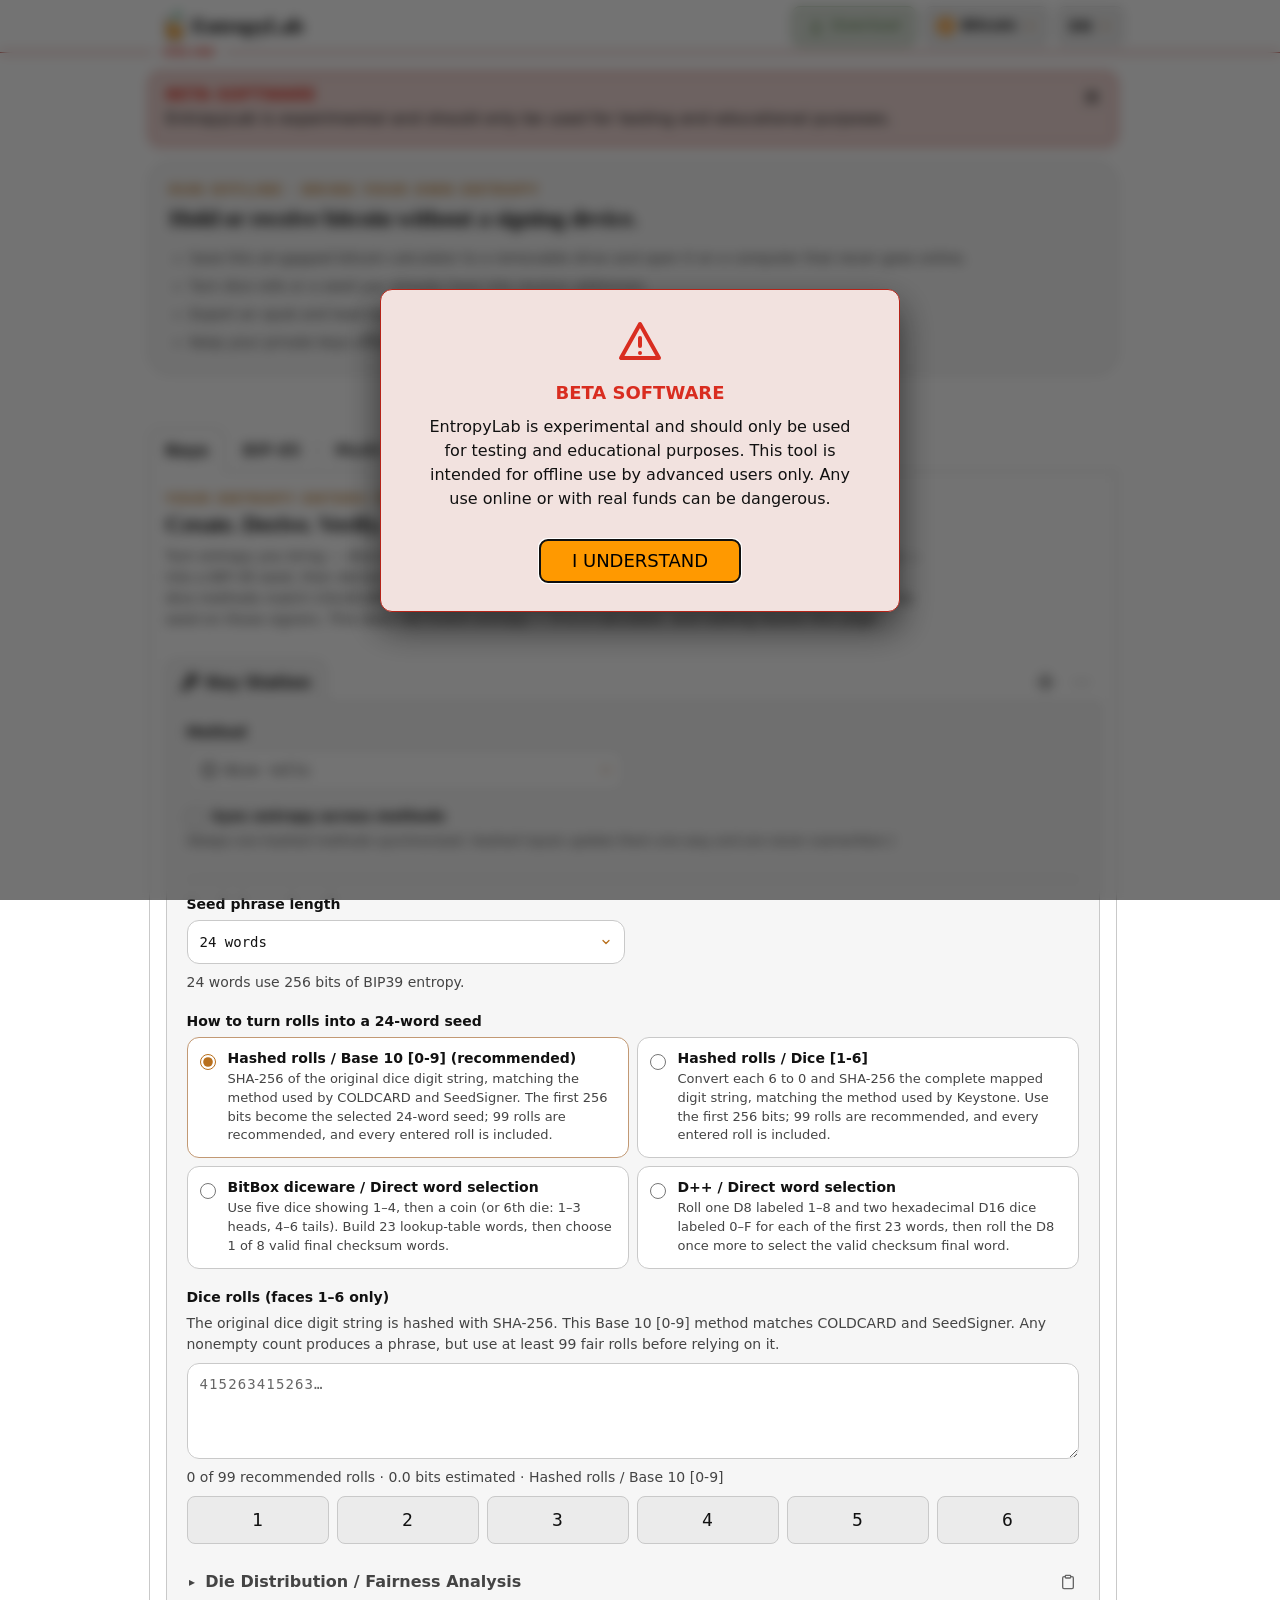
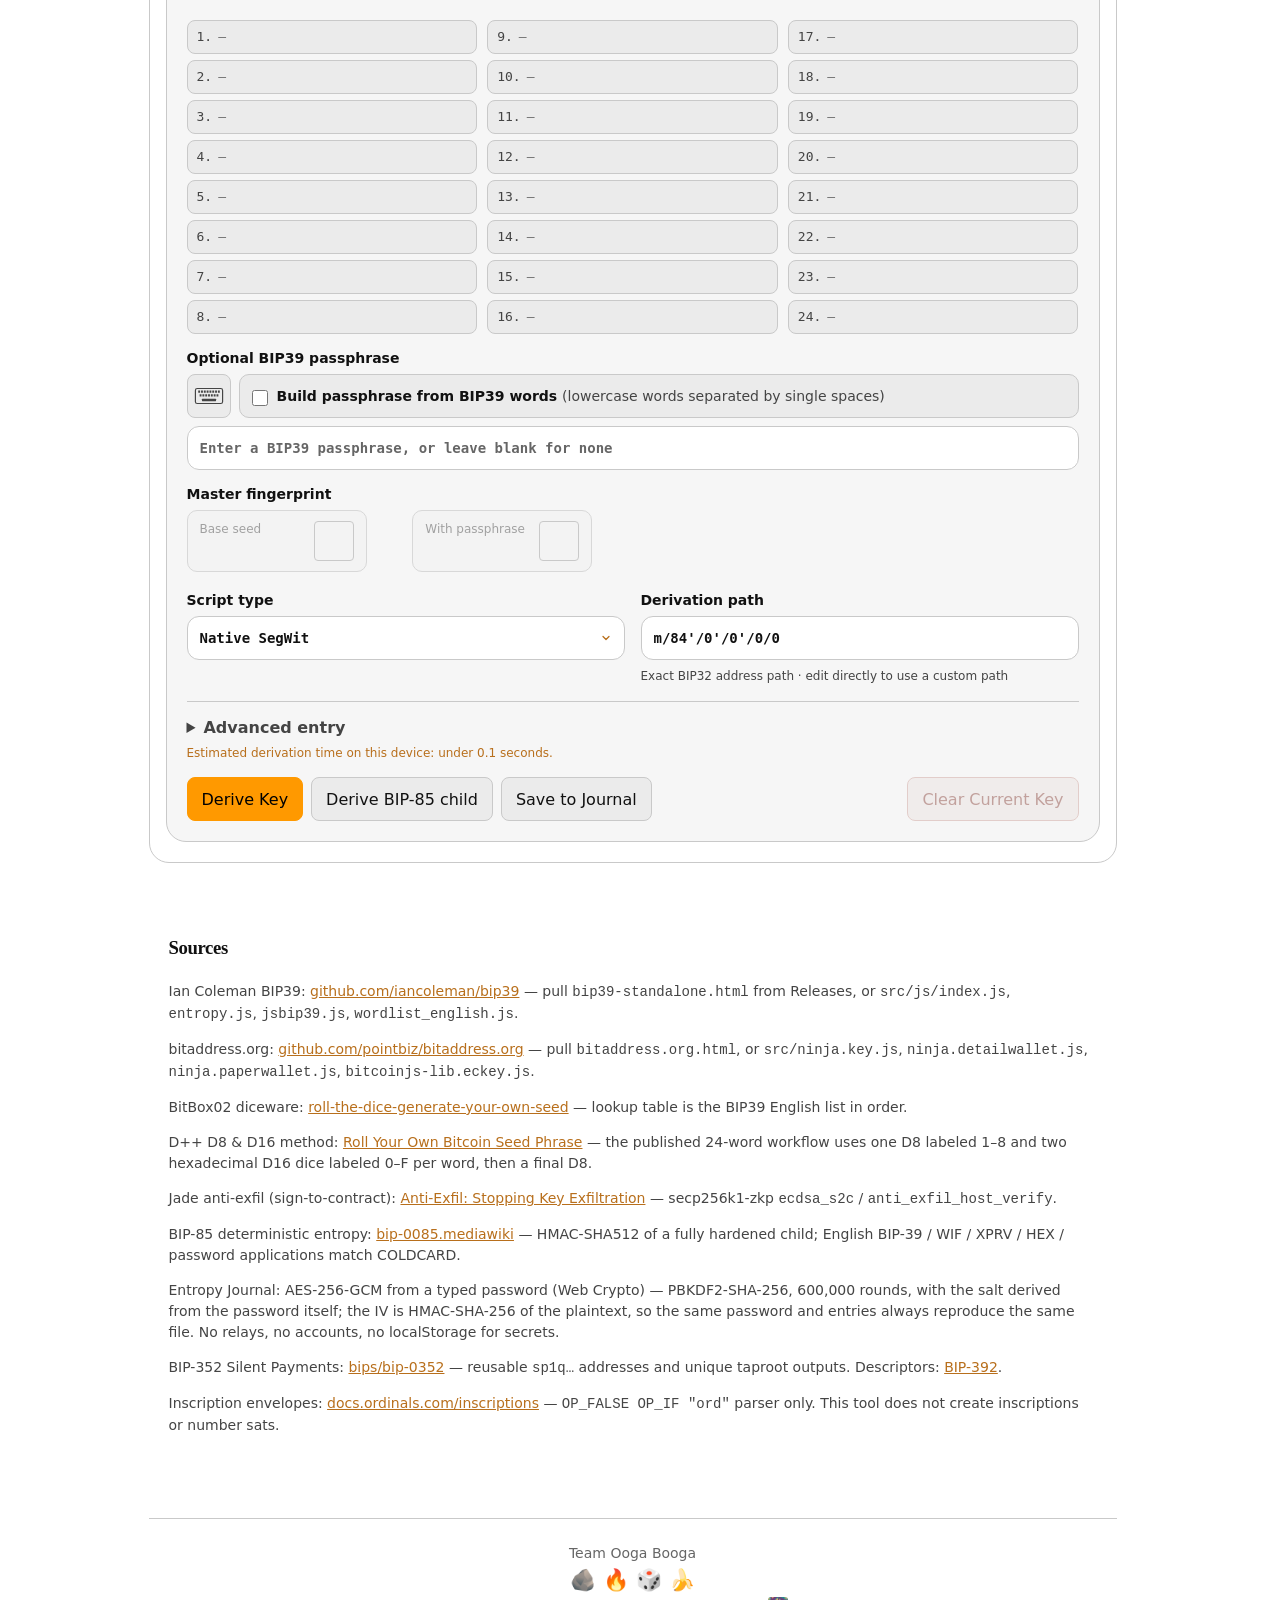
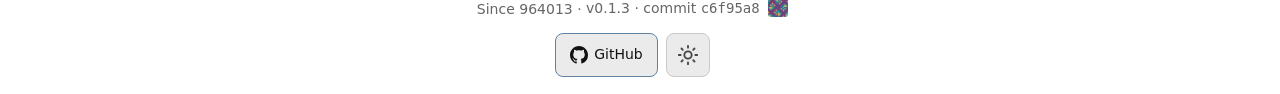
==== commit 82eba26e: "entropylab.html" ====
--- a/entropylab.html
+++ b/entropylab.html
@@ -2595,7 +2595,7 @@
       <p>BIP-352 Silent Payments: <a href="https://github.com/bitcoin/bips/blob/master/bip-0352.mediawiki" target="_blank" rel="noopener noreferrer">bips/bip-0352</a> — reusable <code>sp1q…</code> addresses and unique taproot outputs. Descriptors: <a href="https://github.com/bitcoin/bips/blob/master/bip-0392.mediawiki" target="_blank" rel="noopener noreferrer">BIP-392</a>.</p>
       <p>Inscription envelopes: <a href="https://docs.ordinals.com/inscriptions.html" target="_blank" rel="noopener noreferrer">docs.ordinals.com/inscriptions</a> — <code>OP_FALSE OP_IF "ord"</code> parser only. This tool does not create inscriptions or number sats.</p>
     </section>
-    <footer class="page-footer muted no-print"><div>Team Ooga Booga</div><div class="page-footer-emoji">🪨 🔥 🎲 🍌</div><div>Since 964013 · <span class="page-footer-build">v0.1.3 · commit <code>36079d4</code> <img class="page-footer-lifehash" id="page-footer-lifehash" data-commit="36079d4095ef4c8aed38462873676d51b8a23dae" width="20" height="20" alt="LifeHash of the build commit" hidden></span></div><div class="page-footer-links"><a class="btn secondary github-repo-link" href="https://github.com/OogaBoogaX/entropylab" target="_blank" rel="noopener noreferrer" aria-label="View the EntropyLab GitHub repository in a new tab"><svg class="github-mark" viewBox="0 0 16 16" width="18" height="18" aria-hidden="true" focusable="false"><path fill="currentColor" d="M8 0C3.58 0 0 3.58 0 8c0 3.54 2.29 6.53 5.47 7.59.4.07.55-.17.55-.38 0-.19-.01-.82-.01-1.49-2.01.37-2.53-.49-2.69-.94-.09-.23-.48-.94-.82-1.13-.28-.15-.68-.52-.01-.53.63-.01 1.08.58 1.23.82.72 1.21 1.87.87 2.33.66.07-.52.28-.87.51-1.07-1.78-.2-3.64-.89-3.64-3.95 0-.87.31-1.59.82-2.15-.08-.2-.36-1.02.08-2.12 0 0 .67-.21 2.2.82.64-.18 1.32-.27 2-.27.68 0 1.36.09 2 .27 1.53-1.04 2.2-.82 2.2-.82.44 1.1.16 1.92.08 2.12.51.56.82 1.27.82 2.15 0 3.07-1.87 3.75-3.65 3.95.29.25.54.73.54 1.48 0 1.07-.01 1.93-.01 2.2 0 .21.15.46.55.38A8.013 8.013 0 0016 8c0-4.42-3.58-8-8-8z"/></svg><span class="control-label">GitHub</span></a><button type="button" class="theme-toggle" id="theme-toggle" data-theme-mode="dark" aria-label="Theme: dark. Switch to light"><svg class="theme-icon-dark" viewBox="0 0 24 24" aria-hidden="true" focusable="false"><path d="M20 14.5A8 8 0 0 1 9.5 4a8 8 0 1 0 10.5 10.5z"/></svg><svg class="theme-icon-light" viewBox="0 0 24 24" aria-hidden="true" focusable="false"><circle cx="12" cy="12" r="4"/><path d="M12 2v2M12 20v2M4.9 4.9l1.4 1.4M17.7 17.7l1.4 1.4M2 12h2M20 12h2M4.9 19.1l1.4-1.4M17.7 6.3l1.4-1.4"/></svg></button></div></footer>
+    <footer class="page-footer muted no-print"><div>Team Ooga Booga</div><div class="page-footer-emoji">🪨 🔥 🎲 🍌</div><div>Since 964013 · <span class="page-footer-build">v0.1.3 · commit <code>c6f95a8</code> <img class="page-footer-lifehash" id="page-footer-lifehash" data-commit="c6f95a8a53ef7a2e048fa19a730dbc9438ec5037" width="20" height="20" alt="LifeHash of the build commit" hidden></span></div><div class="page-footer-links"><a class="btn secondary github-repo-link" href="https://github.com/OogaBoogaX/entropylab" target="_blank" rel="noopener noreferrer" aria-label="View the EntropyLab GitHub repository in a new tab"><svg class="github-mark" viewBox="0 0 16 16" width="18" height="18" aria-hidden="true" focusable="false"><path fill="currentColor" d="M8 0C3.58 0 0 3.58 0 8c0 3.54 2.29 6.53 5.47 7.59.4.07.55-.17.55-.38 0-.19-.01-.82-.01-1.49-2.01.37-2.53-.49-2.69-.94-.09-.23-.48-.94-.82-1.13-.28-.15-.68-.52-.01-.53.63-.01 1.08.58 1.23.82.72 1.21 1.87.87 2.33.66.07-.52.28-.87.51-1.07-1.78-.2-3.64-.89-3.64-3.95 0-.87.31-1.59.82-2.15-.08-.2-.36-1.02.08-2.12 0 0 .67-.21 2.2.82.64-.18 1.32-.27 2-.27.68 0 1.36.09 2 .27 1.53-1.04 2.2-.82 2.2-.82.44 1.1.16 1.92.08 2.12.51.56.82 1.27.82 2.15 0 3.07-1.87 3.75-3.65 3.95.29.25.54.73.54 1.48 0 1.07-.01 1.93-.01 2.2 0 .21.15.46.55.38A8.013 8.013 0 0016 8c0-4.42-3.58-8-8-8z"/></svg><span class="control-label">GitHub</span></a><button type="button" class="theme-toggle" id="theme-toggle" data-theme-mode="dark" aria-label="Theme: dark. Switch to light"><svg class="theme-icon-dark" viewBox="0 0 24 24" aria-hidden="true" focusable="false"><path d="M20 14.5A8 8 0 0 1 9.5 4a8 8 0 1 0 10.5 10.5z"/></svg><svg class="theme-icon-light" viewBox="0 0 24 24" aria-hidden="true" focusable="false"><circle cx="12" cy="12" r="4"/><path d="M12 2v2M12 20v2M4.9 4.9l1.4 1.4M17.7 17.7l1.4 1.4M2 12h2M20 12h2M4.9 19.1l1.4-1.4M17.7 6.3l1.4-1.4"/></svg></button></div></footer>
   </div>
 </div><div class="disclaimer-overlay no-print" id="beta-disclaimer" role="alertdialog" aria-modal="true" aria-labelledby="beta-disclaimer-title" aria-describedby="beta-disclaimer-text" hidden>
   <div class="disclaimer-card">
@@ -5607,7 +5607,7 @@
       <p>BIP-352 Silent Payments: <a href="https://github.com/bitcoin/bips/blob/master/bip-0352.mediawiki" target="_blank" rel="noopener noreferrer">bips/bip-0352</a> — reusable <code>sp1q…</code> addresses and unique taproot outputs. Descriptors: <a href="https://github.com/bitcoin/bips/blob/master/bip-0392.mediawiki" target="_blank" rel="noopener noreferrer">BIP-392</a>.</p>
       <p>Inscription envelopes: <a href="https://docs.ordinals.com/inscriptions.html" target="_blank" rel="noopener noreferrer">docs.ordinals.com/inscriptions</a> — <code>OP_FALSE OP_IF "ord"</code> parser only. This tool does not create inscriptions or number sats.</p>
     </section>
-    <footer class="page-footer muted no-print"><div>Team Ooga Booga</div><div class="page-footer-emoji">🪨 🔥 🎲 🍌</div><div>Since 964013 · <span class="page-footer-build">v0.1.3 · commit <code>36079d4</code> <img class="page-footer-lifehash" id="page-footer-lifehash" data-commit="36079d4095ef4c8aed38462873676d51b8a23dae" width="20" height="20" alt="LifeHash of the build commit" hidden></span></div><div class="page-footer-links"><a class="btn secondary github-repo-link" href="https://github.com/OogaBoogaX/entropylab" target="_blank" rel="noopener noreferrer" aria-label="View the EntropyLab GitHub repository in a new tab"><svg class="github-mark" viewBox="0 0 16 16" width="18" height="18" aria-hidden="true" focusable="false"><path fill="currentColor" d="M8 0C3.58 0 0 3.58 0 8c0 3.54 2.29 6.53 5.47 7.59.4.07.55-.17.55-.38 0-.19-.01-.82-.01-1.49-2.01.37-2.53-.49-2.69-.94-.09-.23-.48-.94-.82-1.13-.28-.15-.68-.52-.01-.53.63-.01 1.08.58 1.23.82.72 1.21 1.87.87 2.33.66.07-.52.28-.87.51-1.07-1.78-.2-3.64-.89-3.64-3.95 0-.87.31-1.59.82-2.15-.08-.2-.36-1.02.08-2.12 0 0 .67-.21 2.2.82.64-.18 1.32-.27 2-.27.68 0 1.36.09 2 .27 1.53-1.04 2.2-.82 2.2-.82.44 1.1.16 1.92.08 2.12.51.56.82 1.27.82 2.15 0 3.07-1.87 3.75-3.65 3.95.29.25.54.73.54 1.48 0 1.07-.01 1.93-.01 2.2 0 .21.15.46.55.38A8.013 8.013 0 0016 8c0-4.42-3.58-8-8-8z"/></svg><span class="control-label">GitHub</span></a><button type="button" class="theme-toggle" id="theme-toggle" data-theme-mode="dark" aria-label="Theme: dark. Switch to light"><svg class="theme-icon-dark" viewBox="0 0 24 24" aria-hidden="true" focusable="false"><path d="M20 14.5A8 8 0 0 1 9.5 4a8 8 0 1 0 10.5 10.5z"/></svg><svg class="theme-icon-light" viewBox="0 0 24 24" aria-hidden="true" focusable="false"><circle cx="12" cy="12" r="4"/><path d="M12 2v2M12 20v2M4.9 4.9l1.4 1.4M17.7 17.7l1.4 1.4M2 12h2M20 12h2M4.9 19.1l1.4-1.4M17.7 6.3l1.4-1.4"/></svg></button></div></footer>
+    <footer class="page-footer muted no-print"><div>Team Ooga Booga</div><div class="page-footer-emoji">🪨 🔥 🎲 🍌</div><div>Since 964013 · <span class="page-footer-build">v0.1.3 · commit <code>c6f95a8</code> <img class="page-footer-lifehash" id="page-footer-lifehash" data-commit="c6f95a8a53ef7a2e048fa19a730dbc9438ec5037" width="20" height="20" alt="LifeHash of the build commit" hidden></span></div><div class="page-footer-links"><a class="btn secondary github-repo-link" href="https://github.com/OogaBoogaX/entropylab" target="_blank" rel="noopener noreferrer" aria-label="View the EntropyLab GitHub repository in a new tab"><svg class="github-mark" viewBox="0 0 16 16" width="18" height="18" aria-hidden="true" focusable="false"><path fill="currentColor" d="M8 0C3.58 0 0 3.58 0 8c0 3.54 2.29 6.53 5.47 7.59.4.07.55-.17.55-.38 0-.19-.01-.82-.01-1.49-2.01.37-2.53-.49-2.69-.94-.09-.23-.48-.94-.82-1.13-.28-.15-.68-.52-.01-.53.63-.01 1.08.58 1.23.82.72 1.21 1.87.87 2.33.66.07-.52.28-.87.51-1.07-1.78-.2-3.64-.89-3.64-3.95 0-.87.31-1.59.82-2.15-.08-.2-.36-1.02.08-2.12 0 0 .67-.21 2.2.82.64-.18 1.32-.27 2-.27.68 0 1.36.09 2 .27 1.53-1.04 2.2-.82 2.2-.82.44 1.1.16 1.92.08 2.12.51.56.82 1.27.82 2.15 0 3.07-1.87 3.75-3.65 3.95.29.25.54.73.54 1.48 0 1.07-.01 1.93-.01 2.2 0 .21.15.46.55.38A8.013 8.013 0 0016 8c0-4.42-3.58-8-8-8z"/></svg><span class="control-label">GitHub</span></a><button type="button" class="theme-toggle" id="theme-toggle" data-theme-mode="dark" aria-label="Theme: dark. Switch to light"><svg class="theme-icon-dark" viewBox="0 0 24 24" aria-hidden="true" focusable="false"><path d="M20 14.5A8 8 0 0 1 9.5 4a8 8 0 1 0 10.5 10.5z"/></svg><svg class="theme-icon-light" viewBox="0 0 24 24" aria-hidden="true" focusable="false"><circle cx="12" cy="12" r="4"/><path d="M12 2v2M12 20v2M4.9 4.9l1.4 1.4M17.7 17.7l1.4 1.4M2 12h2M20 12h2M4.9 19.1l1.4-1.4M17.7 6.3l1.4-1.4"/></svg></button></div></footer>
   </div>
 `;(function(){let A=document.querySelector(".page-footer-build code")?.textContent?.trim();if(!(!A||A==="unknown"))for(let g of document.querySelectorAll('a[href="entropylab.html"]'))g.download=`entropylab@${A}.html`})();/^(www\.)?entropylab\.online$/i.test(location.hostname)&&document.getElementById("online-warning")?.removeAttribute("hidden");var _y=["dice","cards","hex","seed","key"],Wi=!1,Sa=["A","2","3","4","5","6","7","8","9","T","J","Q","K"],zd=["A","2","3","4","5","6","7","8"],Ki=[{code:"S",symbol:"♠",label:"Spades",red:!1},{code:"H",symbol:"♥",label:"Hearts",red:!0},{code:"C",symbol:"♣",label:"Clubs",red:!1},{code:"D",symbol:"♦",label:"Diamonds",red:!0}],vg="",ng="",_A="hashed",wg="words",nA=!1,ig=!1,V="dice",q="coldcard",M=24,UA="hex",Ce=[],QA="",S=null,mA=!1,GC="genesis",Ak=tA("#modes"),YA=tA("#form"),ye=tA("#out"),mI=!1;function gk(A){let g="http://www.w3.org/2000/svg",e=document.createElement("span"),I=document.createElementNS(g,"svg"),C=(i,B)=>{let t=document.createElementNS(g,i);Object.entries(B).forEach(([o,Q])=>t.setAttribute(o,Q)),I.appendChild(t)};return e.className="key-method-icon",e.setAttribute("aria-hidden","true"),I.setAttribute("viewBox","0 0 24 24"),I.setAttribute("fill","none"),I.setAttribute("stroke","currentColor"),I.setAttribute("stroke-width","1.8"),I.setAttribute("stroke-linecap","round"),I.setAttribute("stroke-linejoin","round"),I.setAttribute("focusable","false"),I.setAttribute("aria-hidden","true"),A==="dice"?(C("rect",{x:"3.5",y:"3.5",width:"17",height:"17",rx:"3.2"}),[[8,8],[16,8],[12,12],[8,16],[16,16]].forEach(([i,B])=>C("circle",{cx:String(i),cy:String(B),r:"1.15",fill:"currentColor",stroke:"none"}))):A==="cards"?(C("rect",{x:"7.5",y:"3",width:"12.5",height:"16.5",rx:"2.1"}),C("rect",{x:"3.5",y:"5.5",width:"12.5",height:"16",rx:"2.1",fill:"var(--key-method-card-bg)","data-part":"card-front"}),C("path",{d:"M9.75 10.5 12.5 13l-2.75 2.5L7 13l2.75-2.5Z",fill:"currentColor",stroke:"none"})):A==="hex"?(C("rect",{x:"3.5",y:"4.5",width:"7",height:"15",rx:"3.5"}),C("path",{d:"m14.5 8 3-3v14m-3.5 0h7"})):A==="seed"?[7,12,17].forEach(i=>{C("circle",{cx:"5",cy:String(i),r:"1",fill:"currentColor",stroke:"none"}),C("path",{d:`M9 ${i}h10`})}):(C("circle",{cx:"7.5",cy:"7.5",r:"4.2"}),C("path",{d:"m10.5 10.5 9.7 9.7m-3.1-3.1 2.2-2.2m-5.1-.9 2.2-2.2"})),e.appendChild(I),e}var lg=document.createElement("select");lg.id="key-mode-select";lg.setAttribute("aria-labelledby","key-method-label");_y.forEach(A=>{let g=document.createElement("option");g.value=A,g.textContent=n(`mode.${A}`),g.selected=A===V,lg.appendChild(g)});lg.entropylabOptionIcon=A=>gk(A);lg.onchange=()=>{lg.value!==V&&HG(lg.value)};Ak.appendChild(lg);function Fa(){lg.value!==V&&(lg.value=V,lg.dispatchEvent(new Event("entropylab:sync-select")))}var pi=tA("#seed-length-select");pi.onchange=()=>Vm(Number(pi.value));tA("#go").onclick=()=>hl("key",g0);tA("#wipe").onclick=xG;function tA(A){let g=A.startsWith("#")?A.slice(1):A,e=document.getElementById(g);if(!e)throw new Error(g);return e}function ek(){if(!S){ye.innerHTML="";return}if(S.kind==="single"){let g=S;ye.innerHTML=`<div class="key-result">${uk(g)}</div>`}else{let g=S,e=g.accounts.find(C=>C.def.id===KI)??g.accounts.find(C=>C.def.id==="bip84")??g.accounts[0];ye.innerHTML=`
       <div class="key-result">
@@ -7295,7 +7295,7 @@
 </script><script>
 if (location.protocol === "https:" && /^(www\.)?entropylab\.online$/i.test(location.hostname) && "serviceWorker" in navigator) {
   window.addEventListener("load", () => {
-    navigator.serviceWorker.register("./service-worker.js?v=729d4013adcc038a", { scope: "./", updateViaCache: "none" }).then((registration) => registration.update()).catch(() => {});
+    navigator.serviceWorker.register("./service-worker.js?v=fec14a66bc74ff5b", { scope: "./", updateViaCache: "none" }).then((registration) => registration.update()).catch(() => {});
   });
 }
 </script></body></html>
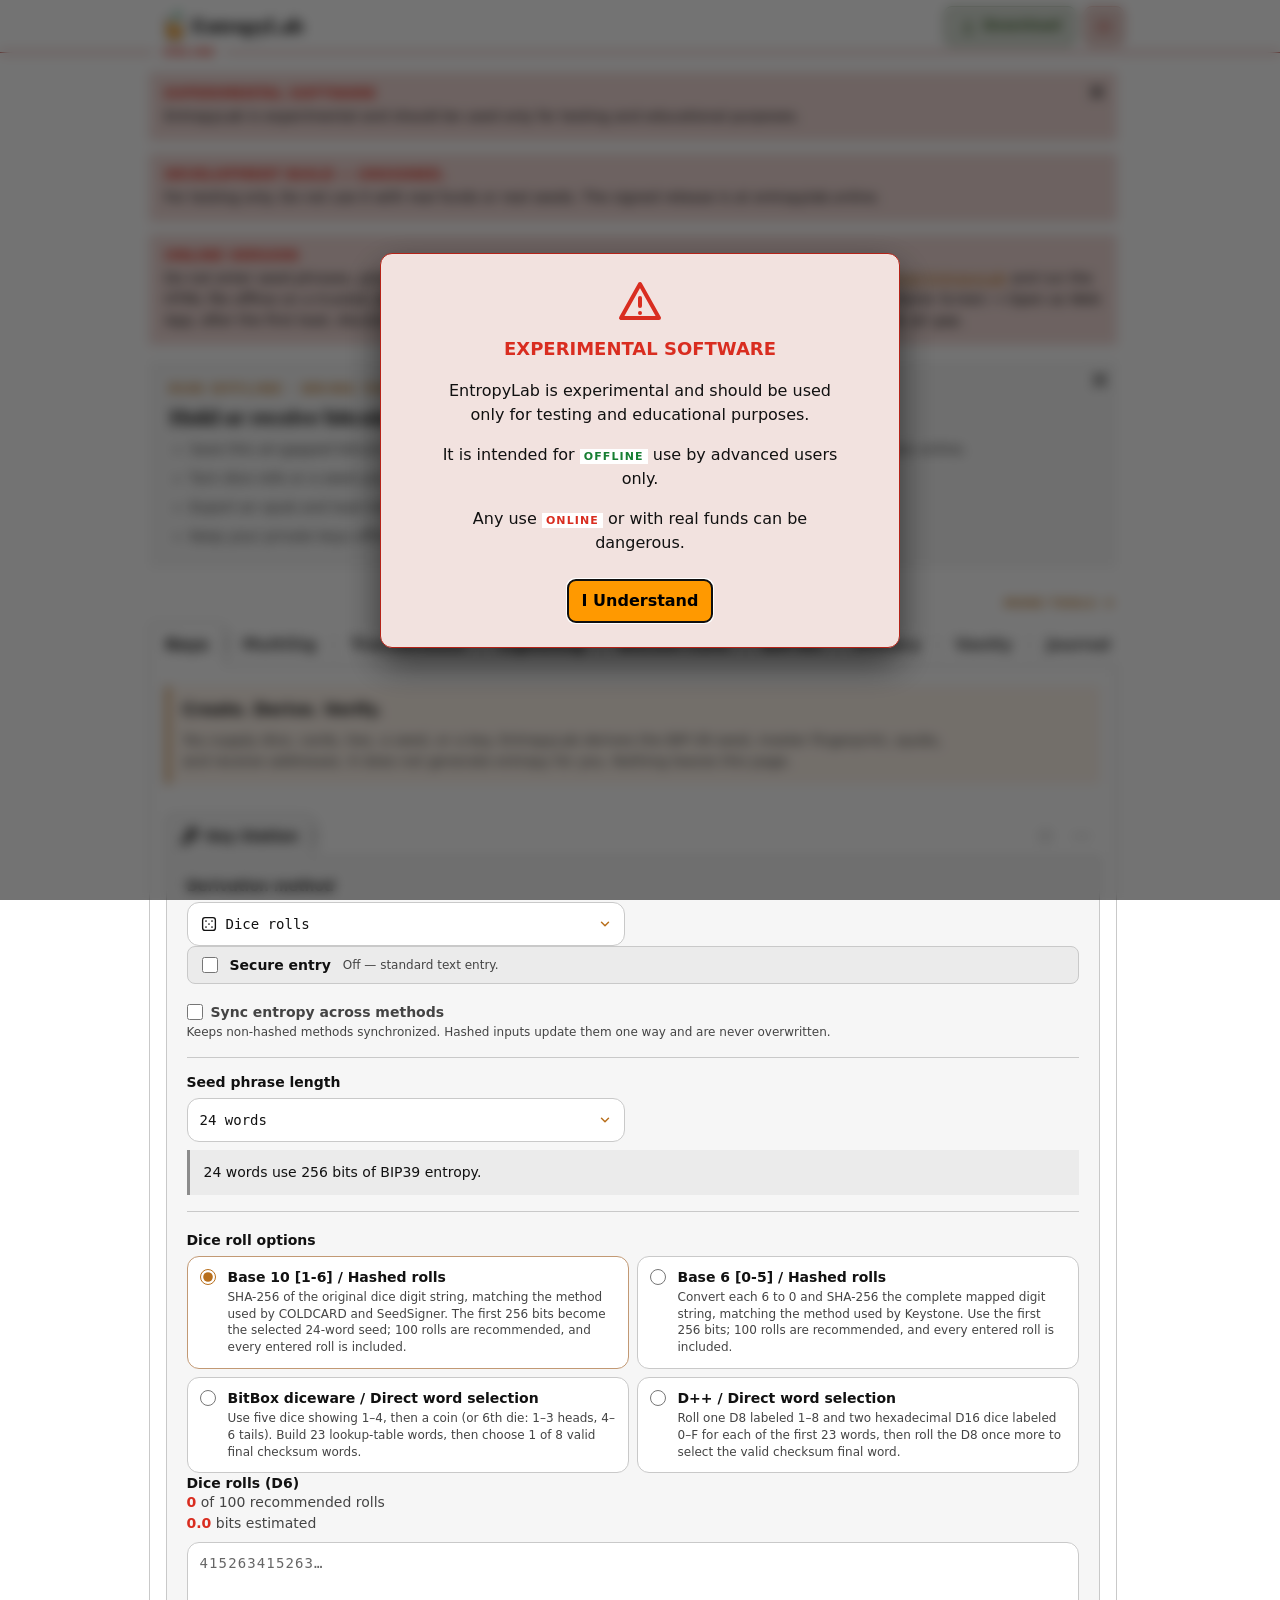
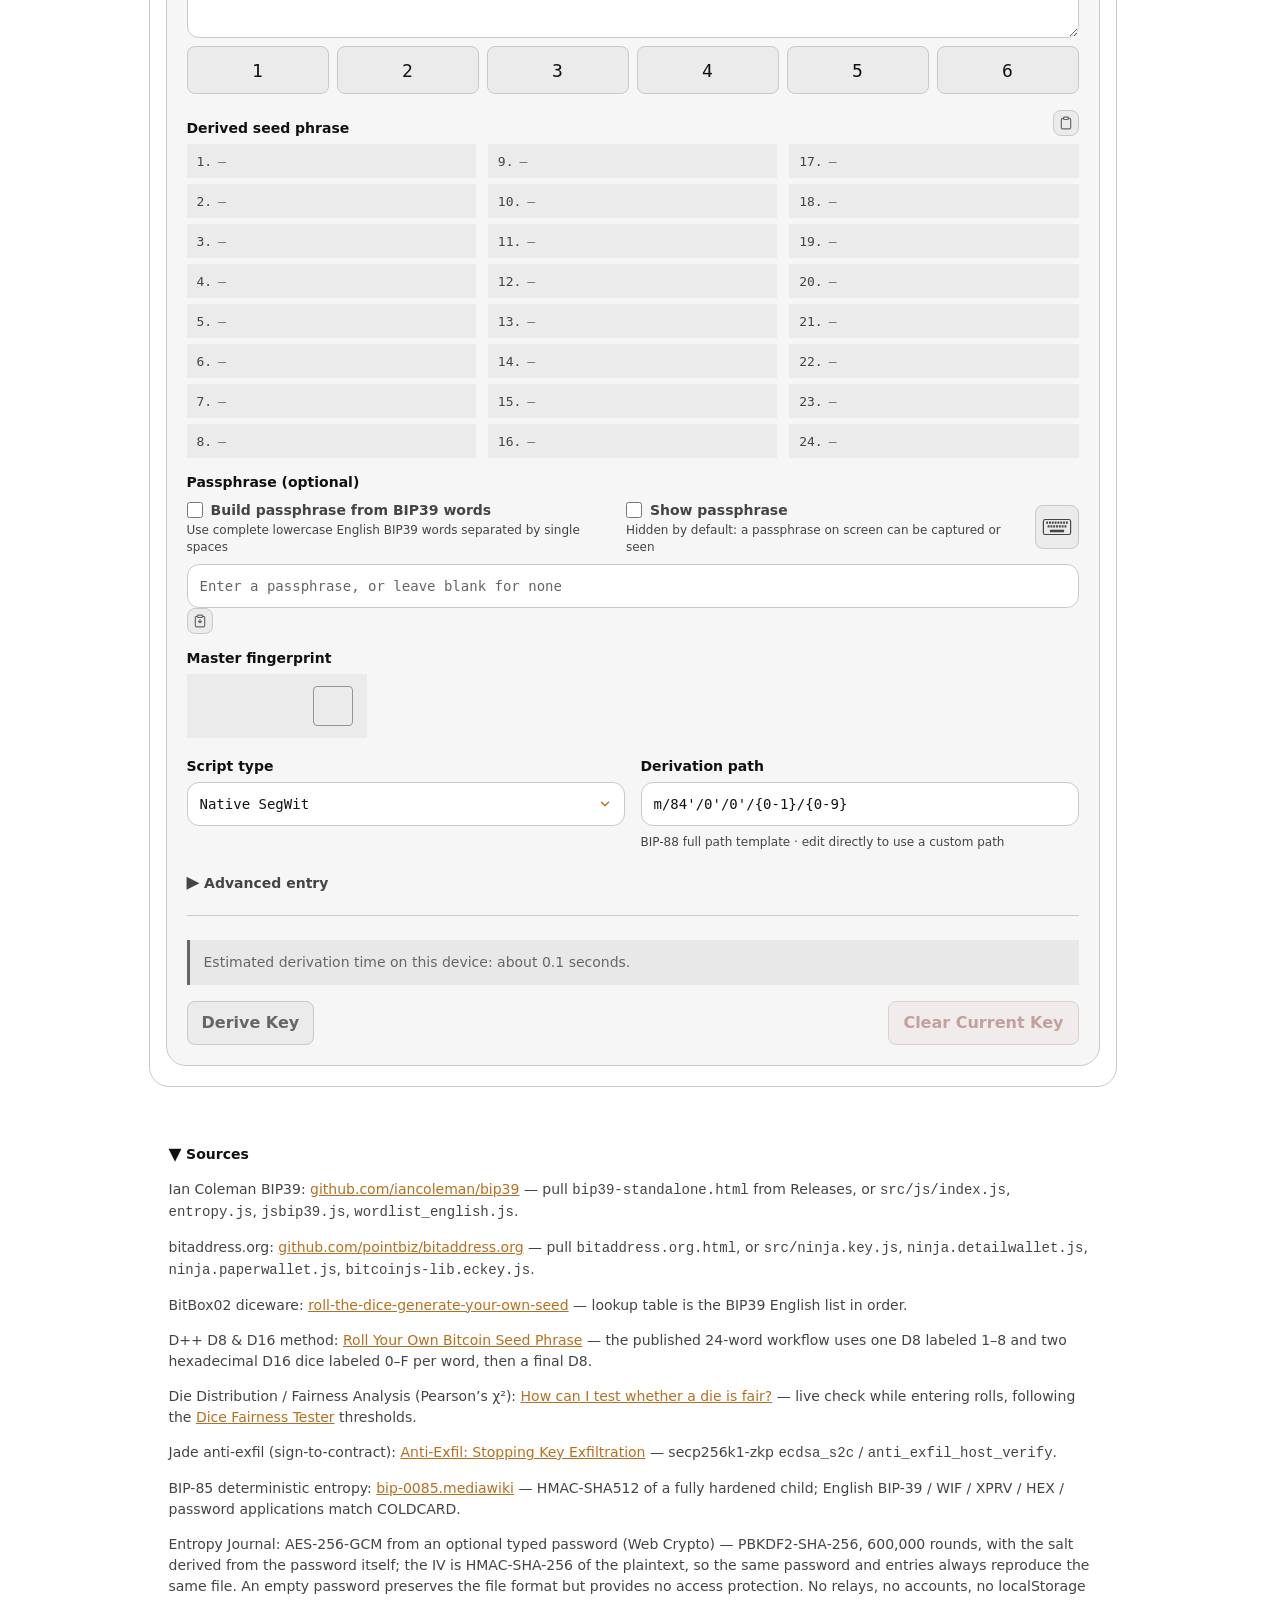
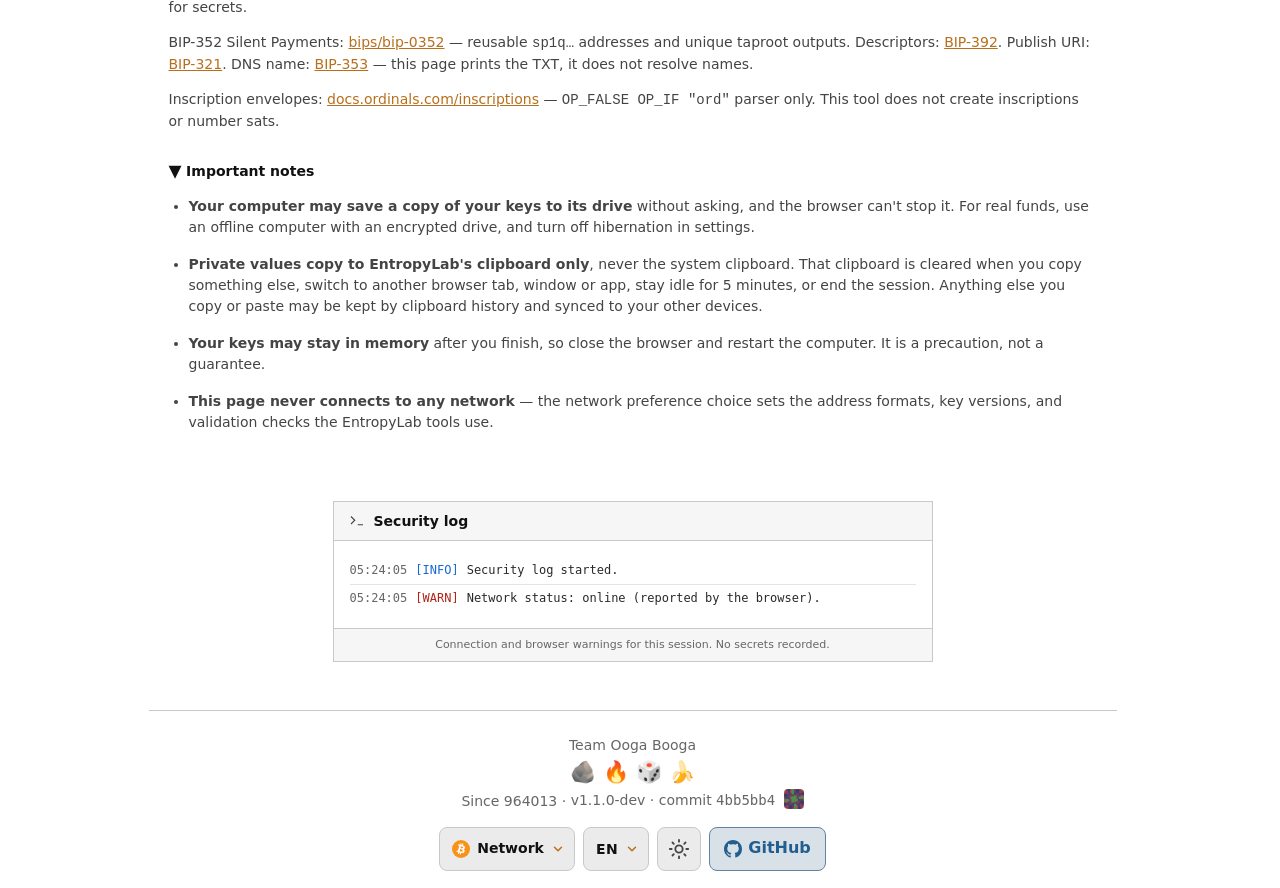
==== commit 40470357: "entropylab.html:make a11y" ====
--- a/entropylab.html
+++ b/entropylab.html
@@ -1,23 +1,33 @@
 <!DOCTYPE html>
 <html lang="en"><head>
-<meta http-equiv="content-type" content="text/html; charset=UTF-8"><meta charset="utf-8"><meta name="viewport" content="width=device-width, initial-scale=1, viewport-fit=cover"><meta http-equiv="Content-Security-Policy" content="default-src 'none'; script-src 'unsafe-inline' 'wasm-unsafe-eval'; worker-src 'self'; manifest-src 'self'; style-src 'unsafe-inline'; img-src 'self' data:; connect-src 'none'; font-src 'self'; object-src 'none'; base-uri 'none'; form-action 'none'"><meta name="referrer" content="no-referrer"><meta name="description" content="Self-contained, air-gapped Bitcoin key and wallet calculator. Turn dice rolls, seed phrases, and private keys into wallet recovery information — entirely offline."><meta property="og:title" content="EntropyLab"><meta property="og:type" content="website"><meta property="og:url" content="https://entropylab.online/"><meta property="og:site_name" content="EntropyLab"><meta property="og:description" content="Self-contained, air-gapped Bitcoin key and wallet calculator. Turn dice rolls, seed phrases, and private keys into wallet recovery information — entirely offline."><meta property="og:image" content="https://entropylab.online/assets/entropylab-social.png"><meta property="og:image:type" content="image/png"><meta property="og:image:width" content="1200"><meta property="og:image:height" content="630"><meta property="og:image:alt" content="The EntropyLab beaker-and-dice logo beside a screenshot of the offline Bitcoin wallet calculator."><meta name="twitter:card" content="summary_large_image"><meta name="twitter:title" content="EntropyLab"><meta name="twitter:description" content="Self-contained, air-gapped Bitcoin key and wallet calculator. Turn dice rolls, seed phrases, and private keys into wallet recovery information — entirely offline."><meta name="twitter:image" content="https://entropylab.online/assets/entropylab-social.png"><meta name="twitter:image:alt" content="The EntropyLab beaker-and-dice logo beside a screenshot of the offline Bitcoin wallet calculator."><title>EntropyLab — Offline Bitcoin Key &amp; Wallet Calculator</title><link rel="icon" type="image/png" sizes="64x64" href="[data-uri]"><link rel="icon" type="image/svg+xml" href="data:image/svg+xml,%3Csvg xmlns=%22http://www.w3.org/2000/svg%22 viewBox=%220 0 179.82 180%22%3E%3Cpath fill=%22%23090500%22 d=%22M121.62 142.88c-14.34 7.93-29.17 14.41-32.96 14.39-6.56-.06-47.12-19.75-56.24-27.3-3.62-3.02-4.2-9.64-3.57-40.97l.77-37.35 26.1-14.42c14.35-7.91 29.15-14.4 32.94-14.36 3.8 0 18.62 6.5 32.96 14.44l26.09 14.4v76.78Zm-63.19-8.16c11.31 6.43 21.5 11.67 22.66 11.67 1.15 0 2.08-13.51 2.08-30.02V86.36L62.93 75.18C51.78 69.03 41.23 64 39.48 64c-2.25 0-2.96 8.49-2.39 29.53l.77 29.52Zm36.33-19.03c-.44 16.89.2 30.62 1.37 30.5 1.18-.07 11.43-5.37 22.74-11.75l20.6-11.56.77-29.44c.6-22.54-.03-29.44-2.75-29.38-1.92 0-12.17 4.72-22.74 10.49L95.53 84.99Zm-30.15-49.4c10.96 6.06 20.9 11.12 22.05 11.23 4.89.49 46.44-22.36 44.24-24.34-1.35-1.18-11.37-6.94-22.33-12.82L88.64 29.68l-20.8 10.98C56.4 46.7 46.52 52.47 45.89 53.46c-.66 1.02 7.77 6.78 18.73 12.82m13.07 33.74c0 6.16-7.72 6.95-10 1.05a14 14 0 0 1 .11-8.54c1.4-3.6 2.5-3.8 5.8-1.05 2.25 1.87 4.09 5.72 4.09 8.54m31.96 1.05c-2.27 5.9-10 5.1-10-1.05 0-2.82 1.85-6.67 4.1-8.54 3.3-2.74 4.4-2.55 5.8 1.05.93 2.41.96 6.26.1 8.54m21.97 16.48c-2.28 5.9-10 5.1-10-1.05 0-2.83 1.85-6.67 4.1-8.54 3.3-2.74 4.4-2.55 5.8 1.04.93 2.42.95 6.27.1 8.55M52.97 86.3c0 6.16-7.72 6.95-10 1.05-.85-2.28-.82-6.13.1-8.54 1.41-3.6 2.5-3.8 5.8-1.05 2.26 1.87 4.1 5.72 4.1 8.54m-1.38 26.94c0 6.62-4.17 10.22-7.71 6.65-1.05-1.02-1.9-4.86-1.9-8.49 0-4.8 1.3-6.37 4.8-5.68 3 .58 4.81 3.43 4.81 7.52m24.72 13.74c0 6.61-4.18 10.21-7.72 6.64-1.04-1.02-1.9-4.86-1.9-8.48 0-4.81 1.3-6.38 4.81-5.69 3 .58 4.8 3.43 4.8 7.53m19.85-73.05c-1.45 4.36-12 5.65-14.42 1.75-1.07-1.73-.68-4.39.86-5.93 3.54-3.54 14.93-.05 13.56 4.18%22/%3E%3Cpath fill=%22%23F88300%22 d=%22M68.07 174.21c-25.32-6.65-47.56-24.9-58.96-48.42-9.56-19.69-9.56-54.45 0-74.14 8.49-17.52 24.96-34 42.48-42.49 19.7-9.55 54.46-9.55 74.15 0 17.52 8.49 34 24.97 42.48 42.49 9.55 19.69 9.55 54.45 0 74.14-8.51 17.55-25.07 34.11-42.18 42.13-14.5 6.81-43.86 10-57.97 6.29m53.55-31.33 26.09-14.4V51.7l-26.1-14.39c-14.33-7.94-29.16-14.44-32.95-14.44-3.79-.03-18.59 6.45-32.95 14.36L29.62 51.65 28.85 89c-.63 31.33-.05 37.95 3.57 40.97 9.12 7.55 49.68 27.24 56.24 27.3 3.8.02 18.62-6.46 32.96-14.4m-63.19-8.16-20.57-11.67-.77-29.52C36.52 72.49 37.23 64 39.5 64c1.75 0 12.3 5.03 23.44 11.18l20.24 11.18v30.01c0 16.51-.93 30.02-2.08 30.02-1.16 0-11.35-5.24-22.66-11.67m17.88-7.74c0-4.1-1.82-6.95-4.8-7.53-3.52-.69-4.81.88-4.81 5.69 0 3.62.85 7.46 1.89 8.48 3.54 3.57 7.72-.03 7.72-6.64M51.6 113.24c0-4.09-1.81-6.94-4.8-7.52-3.52-.69-4.8.88-4.8 5.68 0 3.63.84 7.47 1.89 8.49 3.54 3.57 7.71-.03 7.71-6.65m26.09-13.2c0-2.83-1.84-6.68-4.1-8.55-3.29-2.74-4.39-2.55-5.79 1.05a14 14 0 0 0-.1 8.54c2.27 5.9 9.99 5.1 9.99-1.05M52.97 86.3c0-2.82-1.84-6.67-4.1-8.54-3.3-2.74-4.39-2.55-5.8 1.05a14 14 0 0 0-.1 8.54c2.28 5.9 10 5.1 10-1.05m41.8 29.39.76-30.7 19.22-10.44c10.57-5.77 20.82-10.49 22.74-10.49 2.72-.06 3.35 6.84 2.75 29.38l-.77 29.44-20.6 11.56c-11.31 6.38-21.56 11.68-22.74 11.76-1.18.1-1.8-13.62-1.37-30.51m36.84 1.87c.85-2.28.83-6.13-.1-8.55-1.4-3.6-2.5-3.78-5.8-1.04-2.25 1.87-4.1 5.71-4.1 8.54 0 6.15 7.72 6.95 10 1.05m-21.97-16.48c.86-2.28.83-6.13-.1-8.54-1.4-3.6-2.5-3.8-5.8-1.05-2.25 1.87-4.1 5.72-4.1 8.54 0 6.16 7.73 6.95 10 1.05M64.6 66.28c-10.96-6.04-19.39-11.8-18.73-12.82.63-.99 10.52-6.76 21.97-12.8l20.79-10.98 19.93 10.68c10.96 5.88 20.98 11.64 22.33 12.82 2.2 1.98-39.35 24.83-44.24 24.34-1.15-.11-11.1-5.17-22.05-11.24m31.55-12.35c1.37-4.23-10.02-7.72-13.56-4.18-1.54 1.54-1.93 4.2-.86 5.93 2.42 3.9 12.97 2.61 14.42-1.75%22/%3E%3C/svg%3E"><link rel="canonical" href="https://entropylab.online/"><meta name="application-name" content="EntropyLab"><meta name="application-version" content="v0.1.3"><meta name="theme-color" content="#000000"><script>(function(){try{var m=localStorage.getItem("entropylab-theme");if(m==="light"||(m!=="dark"&&matchMedia("(prefers-color-scheme: light)").matches))document.documentElement.dataset.theme="light"}catch(e){}try{if(localStorage.getItem("entropylab-beta-banner-dismissed")==="0.1.3")document.documentElement.dataset.betaBannerDismissed=""}catch(e){}})()</script><meta name="apple-mobile-web-app-title" content="EntropyLab"><meta name="apple-mobile-web-app-capable" content="yes"><meta name="apple-mobile-web-app-status-bar-style" content="black"><link rel="manifest" href="manifest.webmanifest"><link rel="apple-touch-icon" href="assets/pwa-icon-180.png"><style>:is([id*='google_ads_iframe'],[id*='taboola-'],.taboolaHeight,.taboola-placeholder,#top-ad,#credential_picker_container,#credentials-picker-container,#credential_picker_iframe,#onetap_google_intermediate_iframe,[id*='google-one-tap-iframe'],#google-one-tap-popup-container,.google-one-tap__module,.google-one-tap-modal-div,.adthrive-auto-injected-player-container,.adthrive[id^="cls-video-container"]:has(.adthrive-auto-injected-player-container),#amp_floatingAdDiv,#ez-content-blocker-container) {display:none!important;min-height:0!important;height:0!important;}</style><style id="btc-calc-style">:root {
+<meta charset="utf-8"><meta name="robots" content="noindex, nofollow"><meta name="viewport" content="width=device-width, initial-scale=1, viewport-fit=cover"><meta http-equiv="Content-Security-Policy" content="default-src 'none'; script-src 'unsafe-inline' 'wasm-unsafe-eval'; worker-src 'self' blob:; manifest-src 'self'; style-src 'unsafe-inline'; img-src 'self' data:; connect-src 'none'; font-src 'self'; object-src 'none'; base-uri 'none'; form-action 'none'"><meta name="referrer" content="no-referrer"><meta name="description" content="Self-contained, air-gapped Bitcoin key and wallet calculator. Turn dice rolls, seed phrases, and private keys into wallet recovery information — entirely offline."><meta property="og:title" content="EntropyLab"><meta property="og:type" content="website"><meta property="og:url" content="https://entropylab.online/"><meta property="og:site_name" content="EntropyLab"><meta property="og:description" content="Self-contained, air-gapped Bitcoin key and wallet calculator. Turn dice rolls, seed phrases, and private keys into wallet recovery information — entirely offline."><meta property="og:image" content="https://entropylab.online/assets/entropylab-social.png"><meta property="og:image:type" content="image/png"><meta property="og:image:width" content="1200"><meta property="og:image:height" content="630"><meta property="og:image:alt" content="The EntropyLab beaker-and-dice logo beside a screenshot of the offline Bitcoin wallet calculator."><meta name="twitter:card" content="summary_large_image"><meta name="twitter:title" content="EntropyLab"><meta name="twitter:description" content="Self-contained, air-gapped Bitcoin key and wallet calculator. Turn dice rolls, seed phrases, and private keys into wallet recovery information — entirely offline."><meta name="twitter:image" content="https://entropylab.online/assets/entropylab-social.png"><meta name="twitter:image:alt" content="The EntropyLab beaker-and-dice logo beside a screenshot of the offline Bitcoin wallet calculator."><title>EntropyLab — Offline Bitcoin Key &amp; Wallet Calculator</title><link rel="icon" type="image/png" sizes="64x64" href="[data-uri]"><link rel="icon" type="image/svg+xml" href="data:image/svg+xml,%3Csvg%20xmlns=%22http://www.w3.org/2000/svg%22%20viewBox=%220%200%20179.82%20180%22%3E%3Cpath%20fill=%22%23090500%22%20d=%22M121.62%20142.88c-14.34%207.93-29.17%2014.41-32.96%2014.39-6.56-.06-47.12-19.75-56.24-27.3-3.62-3.02-4.2-9.64-3.57-40.97l.77-37.35%2026.1-14.42c14.35-7.91%2029.15-14.4%2032.94-14.36%203.8%200%2018.62%206.5%2032.96%2014.44l26.09%2014.4v76.78Zm-63.19-8.16c11.31%206.43%2021.5%2011.67%2022.66%2011.67%201.15%200%202.08-13.51%202.08-30.02V86.36L62.93%2075.18C51.78%2069.03%2041.23%2064%2039.48%2064c-2.25%200-2.96%208.49-2.39%2029.53l.77%2029.52Zm36.33-19.03c-.44%2016.89.2%2030.62%201.37%2030.5%201.18-.07%2011.43-5.37%2022.74-11.75l20.6-11.56.77-29.44c.6-22.54-.03-29.44-2.75-29.38-1.92%200-12.17%204.72-22.74%2010.49L95.53%2084.99Zm-30.15-49.4c10.96%206.06%2020.9%2011.12%2022.05%2011.23%204.89.49%2046.44-22.36%2044.24-24.34-1.35-1.18-11.37-6.94-22.33-12.82L88.64%2029.68l-20.8%2010.98C56.4%2046.7%2046.52%2052.47%2045.89%2053.46c-.66%201.02%207.77%206.78%2018.73%2012.82m13.07%2033.74c0%206.16-7.72%206.95-10%201.05a14%2014%200%200%201%20.11-8.54c1.4-3.6%202.5-3.8%205.8-1.05%202.25%201.87%204.09%205.72%204.09%208.54m31.96%201.05c-2.27%205.9-10%205.1-10-1.05%200-2.82%201.85-6.67%204.1-8.54%203.3-2.74%204.4-2.55%205.8%201.05.93%202.41.96%206.26.1%208.54m21.97%2016.48c-2.28%205.9-10%205.1-10-1.05%200-2.83%201.85-6.67%204.1-8.54%203.3-2.74%204.4-2.55%205.8%201.04.93%202.42.95%206.27.1%208.55M52.97%2086.3c0%206.16-7.72%206.95-10%201.05-.85-2.28-.82-6.13.1-8.54%201.41-3.6%202.5-3.8%205.8-1.05%202.26%201.87%204.1%205.72%204.1%208.54m-1.38%2026.94c0%206.62-4.17%2010.22-7.71%206.65-1.05-1.02-1.9-4.86-1.9-8.49%200-4.8%201.3-6.37%204.8-5.68%203%20.58%204.81%203.43%204.81%207.52m24.72%2013.74c0%206.61-4.18%2010.21-7.72%206.64-1.04-1.02-1.9-4.86-1.9-8.48%200-4.81%201.3-6.38%204.81-5.69%203%20.58%204.8%203.43%204.8%207.53m19.85-73.05c-1.45%204.36-12%205.65-14.42%201.75-1.07-1.73-.68-4.39.86-5.93%203.54-3.54%2014.93-.05%2013.56%204.18%22/%3E%3Cpath%20fill=%22%23F88300%22%20d=%22M68.07%20174.21c-25.32-6.65-47.56-24.9-58.96-48.42-9.56-19.69-9.56-54.45%200-74.14%208.49-17.52%2024.96-34%2042.48-42.49%2019.7-9.55%2054.46-9.55%2074.15%200%2017.52%208.49%2034%2024.97%2042.48%2042.49%209.55%2019.69%209.55%2054.45%200%2074.14-8.51%2017.55-25.07%2034.11-42.18%2042.13-14.5%206.81-43.86%2010-57.97%206.29m53.55-31.33%2026.09-14.4V51.7l-26.1-14.39c-14.33-7.94-29.16-14.44-32.95-14.44-3.79-.03-18.59%206.45-32.95%2014.36L29.62%2051.65%2028.85%2089c-.63%2031.33-.05%2037.95%203.57%2040.97%209.12%207.55%2049.68%2027.24%2056.24%2027.3%203.8.02%2018.62-6.46%2032.96-14.4m-63.19-8.16-20.57-11.67-.77-29.52C36.52%2072.49%2037.23%2064%2039.5%2064c1.75%200%2012.3%205.03%2023.44%2011.18l20.24%2011.18v30.01c0%2016.51-.93%2030.02-2.08%2030.02-1.16%200-11.35-5.24-22.66-11.67m17.88-7.74c0-4.1-1.82-6.95-4.8-7.53-3.52-.69-4.81.88-4.81%205.69%200%203.62.85%207.46%201.89%208.48%203.54%203.57%207.72-.03%207.72-6.64M51.6%20113.24c0-4.09-1.81-6.94-4.8-7.52-3.52-.69-4.8.88-4.8%205.68%200%203.63.84%207.47%201.89%208.49%203.54%203.57%207.71-.03%207.71-6.65m26.09-13.2c0-2.83-1.84-6.68-4.1-8.55-3.29-2.74-4.39-2.55-5.79%201.05a14%2014%200%200%200-.1%208.54c2.27%205.9%209.99%205.1%209.99-1.05M52.97%2086.3c0-2.82-1.84-6.67-4.1-8.54-3.3-2.74-4.39-2.55-5.8%201.05a14%2014%200%200%200-.1%208.54c2.28%205.9%2010%205.1%2010-1.05m41.8%2029.39.76-30.7%2019.22-10.44c10.57-5.77%2020.82-10.49%2022.74-10.49%202.72-.06%203.35%206.84%202.75%2029.38l-.77%2029.44-20.6%2011.56c-11.31%206.38-21.56%2011.68-22.74%2011.76-1.18.1-1.8-13.62-1.37-30.51m36.84%201.87c.85-2.28.83-6.13-.1-8.55-1.4-3.6-2.5-3.78-5.8-1.04-2.25%201.87-4.1%205.71-4.1%208.54%200%206.15%207.72%206.95%2010%201.05m-21.97-16.48c.86-2.28.83-6.13-.1-8.54-1.4-3.6-2.5-3.8-5.8-1.05-2.25%201.87-4.1%205.72-4.1%208.54%200%206.16%207.73%206.95%2010%201.05M64.6%2066.28c-10.96-6.04-19.39-11.8-18.73-12.82.63-.99%2010.52-6.76%2021.97-12.8l20.79-10.98%2019.93%2010.68c10.96%205.88%2020.98%2011.64%2022.33%2012.82%202.2%201.98-39.35%2024.83-44.24%2024.34-1.15-.11-11.1-5.17-22.05-11.24m31.55-12.35c1.37-4.23-10.02-7.72-13.56-4.18-1.54%201.54-1.93%204.2-.86%205.93%202.42%203.9%2012.97%202.61%2014.42-1.75%22/%3E%3C/svg%3E"><link rel="canonical" href="https://entropylab.online/"><meta name="application-name" content="EntropyLab"><meta name="application-version" content="v1.1.0-dev"><meta name="theme-color" content="#000000"><script>(function(){try{var m=localStorage.getItem("entropylab-theme");if(m==="light"||(m!=="dark"&&matchMedia("(prefers-color-scheme: light)").matches))document.documentElement.dataset.theme="light"}catch(e){}try{var d=document.documentElement.dataset,v="1.1.0-dev";if(localStorage.getItem("entropylab-disclaimer-banner-dismissed")===v)d.betaBannerDismissed="";if(localStorage.getItem("entropylab-intro-dismissed")===v)d.introDismissed=""}catch(e){}})()</script><meta name="apple-mobile-web-app-title" content="EntropyLab"><meta name="apple-mobile-web-app-capable" content="yes"><meta name="apple-mobile-web-app-status-bar-style" content="black"><link rel="manifest" href="manifest.webmanifest"><link rel="apple-touch-icon" href="assets/pwa-icon-180.png"><style id="btc-calc-style">:root {
   color-scheme: dark;
   --bg: #000000;
   --surface: #141414;
   --surface-2: #202020;
   --fg: #eeeeee;
   --muted: #a3a3a3;
+  --muted-strong: color-mix(in oklab, var(--muted) 50%, var(--fg)); /* secondary text that must still read easily: halfway from --muted to the text colour */
   --faint: #737373;
   --border: #333333;
   --accent: #d8892b;
   --selection-accent: #ff9900;
+  /* The accent as lettering rather than as a fill. On the dark ground the fill
+     colour reads fine as text (9.8:1); on the light one it does not (2.1:1),
+     so light mode takes a deeper orange. Split from --selection-accent so the
+     solid fills — the primary button, the active tab, the press flash — keep
+     the bright colour in both themes. */
+  --selection-accent-ink: #ff9900;
   --selection-fg: #000000;
   --danger: #d4574a;
   --danger-bright: #ff4438; /* alert red: --danger is too muted to carry a live status */
   --ok: #8aaa74;
-  --ok-bright: #22c55e; /* a true green: --ok sits closer to olive than the status tag wants */
+  --ok-bright: #26b54c; /* a true green: --ok sits closer to olive than the status tag wants. Held a touch under full brightness and a few degrees toward yellow, so it reads as green rather than as a signal lamp */
   --blue: #6f9fca;
+  --blue-bright: #3b9eff; /* 7.5:1 on the dark ground; --blue alone is too soft to carry an edge and a label */
+  --blue-ink: #6cb6ff; /* blue as text on the dark ground: 9.8:1, level with the bright orange ink beside it */
   --warn: #c9a44a;
+  --warn-bright: var(--selection-accent-ink); /* caution in a live status is the app's bright orange, so it follows that ink in each theme */
   /* The Bitcoin Core icon's orange. Both themes share it: it is a brand
    * signal (mainnet = real coins), not a surface colour. */
   --bitcoin: #f7931a;
@@ -31,12 +41,114 @@
   --playing-card-red: #ef7468;
   --scrollbar-track: #0a0a0a;
   --scrollbar-thumb: #4a4a4a;
+  /* Fixed colours that do not follow the theme ramp. */
+  --image-ground: #fff; /* the white matte behind LifeHash icons and QR codes; QR codes need it to scan */
+  --on-color: #fff; /* ink on a coloured ground: dismiss buttons, the network glyph, a running Derive */
+  --wordmark: #ffffff; /* the EntropyLab wordmark runs to the end of the ramp, not to --fg */
+  --progress-start: #c66500; /* derive progress gradient, either side of --accent */
+  --progress-end: #ffb347;
+  --scrim: rgb(0 0 0 / 55%); /* the modal overlay; floating menu and modal shadows */
+  --option-hover-ground: color-mix(in oklab, var(--fg) 10%, var(--surface-2)); /* a hovered option in any dropdown list: raised toward the text colour */
+  --option-selected-ground: color-mix(in oklab, var(--bg) 25%, var(--surface-2)); /* the chosen option: a step toward the page ground (light theme: all the way) */
+  --print-paper: white; /* print only: the page and the policy sheet */
+  --print-ink: #111;
+  --print-highlight: #f3d367; /* print only: the policy sheet's loud network label */
   --scrollbar-thumb-hover: #626262;
+  /* UI spacing rhythm: control = label/help adjacency, component = peer
+   * controls and actions, section = distinct blocks inside a card, intro =
+   * context before a tool, major/lede = page-level seams. */
+  --space-hairline: 2px; /* sub-lines and paired icons that nearly touch */
+  --space-tight: 4px; /* keypad and keyboard keys; a label to its description */
+  --space-snug: 6px; /* an icon to its label; small stacks */
   --space-control: 8px;
+  --space-related: 12px; /* things that belong together: a heading to its content, list items */
   --space-component: 16px;
   --space-section: 20px;
+  --space-intro: 24px;
   --space-major: 32px; /* seams between the page's major sections */
   --space-lede: 48px; /* the widest seam: where the pitch ends and the tool begins */
+  /* Spacing left as raw px on purpose: negative offsets and 1px border
+   * overlaps, the number-base and D++ calculation panels (fitted to their
+   * grids), room reserved for an overlay or button, and the PSBT diagram's
+   * column gap. Picker and select spacing waits for the select styling pass. */
+  /* Insets: the padding inside a box, named after the box. */
+  --inset-field: 10px 12px; /* inputs, selects and anything that must line up with them */
+  --inset-compact: 6px 8px; /* compact fields and cells: PSBT Editor, expand view, calculation cells, band labels */
+  --inset-option: 8px 10px; /* menu options, word slots, tooltips, PSBT diagram boxes */
+  --inset-note: 12px 14px; /* notes and panels in the note pattern: edge notes, key summary, fairness panel */
+  --inset-box: 12px; /* choice boxes, list items, calculation rows, QR frames */
+  --inset-card: 20px; /* cards; modal cards on phones */
+  --inset-modal: 24px; /* modal cards, the modal overlay, the self-test screen */
+  --inset-button: 0 14px; /* buttons and tabs (their height is set separately); edge-note titles */
+  --inset-cell: 8px; /* table cells; D++ calculation rows */
+  --inset-panel: 16px; /* Journal panels */
+  --inset-menu: 6px; /* dropdown menus and lists around their options */
+  --inset-banner: 14px 16px; /* the experimental and online warnings; wallet result messages */
+  --inset-toolbar: 10px 14px; /* toolbar rows: the script-type strip and the privacy bar */
+  --inset-icon-button: 5px; /* boxed icon buttons: copy, theme, keyboard */
+  --inset-chip: 6px 10px; /* key chips */
+  --inset-tab: 0 16px; /* workspace tabs (their height is set separately) */
+  --indent-list: 20px; /* left indent of a bulleted list */
+  --inset-tag: 1px 4px; /* small uppercase tags: the status word */
+  --inset-button-tight: 0 8px; /* a narrow control's sides: the M-of-N number field */
+  /* Gutters: side padding that shrinks on narrow screens (redefined in the
+   * 719px and 400px blocks). */
+  --gutter-page: 16px; /* the page edge; 12px below 720px, 10px at 400px */
+  --gutter-panel: 16px; /* inside the workspace panel; 10px at 400px */
+  --gutter-panel-compact: 10px; /* a card's sides at 520px and below */
+  /* Corner radii. Interactive surfaces are rounded, readouts and notes are
+   * square; a shape rounded on some corners only uses the same token there. */
+  --radius-panel: 20px; /* the outer card and the workspace panel below its tabs */
+  --radius-field: 12px; /* what you type into or pick from: inputs, selects, choice boxes, the dice entry shell */
+  --radius-container: 12px; /* surfaces that hold controls: modal cards, menus and dropdown lists, the seed keyboard tray, Journal panes */
+  --radius-control: 8px; /* what you click: buttons, tabs, chips, toggles, pads, clickable boxes */
+  --radius-small: 6px; /* small controls: row QR and dismiss buttons, compact inputs, expand cells, PSBT map boxes; the dealt card */
+  --radius-tiny: 4px; /* the smallest rounding: LifeHash icons, checkboxes, focus rings */
+  --radius-pill: 999px; /* fully rounded ends: tracks, progress bars, scrollbar thumbs */
+  --radius-round: 50%; /* circles: the M-of-N slider thumb */
+  /* Text sizes, by job. Several share a value today; each names what it is
+   * for, so one can change without moving the others. */
+  /* Base and running text */
+  --text-base: 16px; /* the page's base size, set on html and body; what tabs and plain controls inherit */
+  --text-body: 14px; /* running text: notes, help, messages, results */
+  --text-note: 12px; /* helper and secondary text: field notes, hints, descriptions, statuses, tooltips */
+  --text-compact: 13px; /* dense secondary text: PSBT Editor tables and diagram, status lines, Journal meta, note titles */
+  /* Names of things */
+  --text-label: 14px; /* names of things: field and section labels, disclosure summaries, tab names */
+  --text-label-small: 12px; /* small names and eyebrows: kickers, picker titles, cell labels */
+  --text-caption: 11px; /* small captions: dice key caption, character counts, calculation and slider labels */
+  --text-tag: 11px; /* uppercase status tags: network status, the status word, More */
+  /* Controls and fields */
+  --text-control: 16px; /* buttons; the disclaimer proof digit */
+  --text-control-compact: 15px; /* buttons at 520px and below (no field uses it) */
+  --text-control-small: 14px; /* small secondary controls: toggles, header buttons, pickers, undo */
+  --text-field: 14px; /* what you type into: inputs, textareas, selects and their overlays */
+  --text-field-small: 12px; /* compact inputs: PSBT Editor fields, the expand view's textarea */
+  /* Values */
+  --text-readout: 18px; /* a large monospace value: the Vanity formula's prefix terms */
+  --text-readout-small: 16px; /* a prominent value: Silent Payment address, master fingerprint, M-of-N number */
+  --text-data: 13px; /* monospace values: keys, words, PSBT fields; calculation figures */
+  --text-data-small: 12px; /* dense monospace values: tables, calculation panels, logs */
+  --text-micro: 10px; /* the address-row QR button; calculation details */
+  --text-micro-narrow: 9px; /* the number-base grid squeezed onto a phone */
+  /* Headings and brand */
+  --text-heading: 24px; /* h1 and h2; the self-test failure title */
+  --text-heading-small: 18px; /* modal and modal-warning titles */
+  --text-heading-note: 16px; /* titles inside notes, such as the tool intros; the dice fairness header */
+  --text-brand: 22px; /* the EntropyLab wordmark */
+  --text-brand-compact: 19px; /* the wordmark below 720px */
+  --text-brand-narrow: 17px; /* the wordmark at 400px and below */
+  /* Entry pads and dealt cards */
+  --text-keypad: 18px; /* characters on an entry pad: dice digits, a dealt card's lone rank */
+  --text-keypad-small: 15px; /* entry pad keys: card ranks, coin buttons, the seed keyboard */
+  --text-card-suit: 16px; /* the suit on a dealt card */
+  --text-card-rank: 13px; /* the rank on a dealt card */
+  /* Glyphs that act as icons (+ and −, arrows, emoji) rather than words */
+  --text-icon-large: 28px; /* the add and remove buttons beside tab strips */
+  --text-icon-medium: 26px; /* disclosure triangles; the master-fingerprint arrow */
+  --text-icon-small: 24px; /* the BIP-85 lineage arrow, card suits, the phone fingerprint arrow */
+  --text-icon-inline: 18px; /* glyphs in a line of text or a small button: lineage and Journal arrows, PSBT Editor delete */
+  --footer-emoji: 21px; /* the emoji line in the page footer */
   --site-header-height: 52px; /* .header-button height plus 6px above and below */
   --site-header-pad: 16px; /* the bar's side padding; the status tag aligns to it */
   --site-min-width: 320px; /* the narrowest layout we lay out for: below this the page scrolls */
@@ -50,6 +162,9 @@
   --mono: ui-monospace, "Cascadia Code", Menlo, Consolas, "Segoe UI Symbol", "Apple Symbols", "Noto Sans Symbols", "DejaVu Sans Mono", "DejaVu Sans", monospace;
 }
 :root[data-theme="light"] {
+  --option-selected-ground: var(--bg);
+  --option-hover-ground: color-mix(in oklab, var(--fg) 6%, var(--surface-2));
+  --wordmark: #000000;
   color-scheme: light;
   --bg: #ffffff;
   --surface: #f6f6f6;
@@ -59,11 +174,14 @@
   --faint: #666666;
   --border: #c9c9c9;
   --accent: #b86f1c;
+  --selection-accent-ink: #b36200; /* 4.5:1 on white: the brightest orange that still clears AA */
   --danger: #b42318;
   --danger-bright: #d92d20;
-  --ok: #4f7a3a;
-  --ok-bright: #15803d;
+  --ok: #42672f; /* 5:1 on the light green control ground */
+  --ok-bright: #167e32;
   --blue: #245d8f;
+  --blue-bright: #1769d6; /* 5.2:1 on white */
+  --blue-ink: #1769d6;
   --warn: #765a11;
   --playing-card-bg: #ffffff;
   --playing-card-fg: #111111;
@@ -76,38 +194,65 @@
 *::-webkit-scrollbar { width: 12px; height: 12px; }
 *::-webkit-scrollbar-track { background: var(--scrollbar-track); }
 *::-webkit-scrollbar-thumb {
-  min-width: 32px; min-height: 32px; border: 3px solid var(--scrollbar-track); border-radius: 999px;
+  min-width: 32px; min-height: 32px; border: 3px solid var(--scrollbar-track); border-radius: var(--radius-pill);
   background: var(--scrollbar-thumb);
 }
 *::-webkit-scrollbar-thumb:hover { background: var(--scrollbar-thumb-hover); }
 *::-webkit-scrollbar-corner { background: var(--scrollbar-track); }
 html { overflow-y: scroll; scrollbar-gutter: stable; scroll-padding-top: calc(var(--site-header-height) + 12px); }
-html, body { margin: 0; min-width: var(--site-min-width); background: var(--bg); color: var(--fg); font-family: var(--sans); transition: background-color .21s ease; }
+html, body { margin: 0; min-width: var(--site-min-width); background: var(--bg); color: var(--fg); font-family: var(--sans); font-size: var(--text-base); transition: background-color .21s ease; }
 /* Flipping the theme eases the page between the two grounds rather than
    cutting. The first paint is not a transition, so the opening theme still
    arrives instantly. */
 @media (prefers-reduced-motion: reduce) { html, body { transition: none; } }
 body { min-height: 100vh; }
 h1, h2, h3 { font-family: var(--display); font-weight: 600; letter-spacing: -0.02em; }
-h1 { font-size: 1.5rem; margin: 8px 0; }
-h2 { font-size: 1.5rem; margin: 8px 0; }
-a { color: var(--accent); }
+h1 { font-size: var(--text-heading); margin: var(--space-control) 0; }
+h2 { font-size: var(--text-heading); margin: var(--space-control) 0; }
+/* A link brightens under the pointer, in the same lettering orange the
+   controls take: --accent alone gives no sign that it answers at all. */
+a { color: var(--accent); transition: color .14s ease; }
+a:hover { color: var(--selection-accent-ink); }
+@media (prefers-reduced-motion: reduce) { a { transition: none; } }
 button, select, textarea, input { font: inherit; }
 button { cursor: pointer; }
 /* Every enabled button uses the same momentary press feedback. The disabled
    state is intentionally excluded so controls that become unavailable after
-   their click transition directly from orange to their disabled treatment. */
-button:not(:disabled):active {
+   their click transition directly from orange to their disabled treatment.
+   A flow-diagram box is pressed as a whole, since its button covers it. */
+button:not(:disabled):active,
+.psbted-viz-box:has(> .psbted-viz-open:active) {
   background: var(--selection-accent) !important;
   color: var(--selection-fg) !important;
   border-color: var(--selection-accent) !important;
 }
-button:not(:disabled):active * { color: inherit !important; }
+button:not(:disabled):active *,
+.psbted-viz-box:has(> .psbted-viz-open:active) :not(input) { color: inherit !important; }
 /* No bottom padding: the closing footer supplies the page's last band of
    space itself, so it sits flush with the bottom of the document. */
-.wrap { max-width: 1000px; margin: 0 auto; padding: calc(var(--site-header-height) + 20px) 16px 0; }
-.kicker { font-size: 12px; letter-spacing: 0.18em; text-transform: uppercase; color: var(--accent); font-weight: 600; }
-.card { background: var(--surface); border: 1px solid var(--border); border-radius: 20px; padding: 20px; margin: 16px 0; }
+.wrap { max-width: 1000px; margin: 0 auto; padding: calc(var(--site-header-height) + var(--space-section)) var(--gutter-page) 0; }
+.kicker { font-size: var(--text-label-small); letter-spacing: 0.18em; text-transform: uppercase; color: var(--accent); font-weight: 600; }
+.card { background: var(--surface); border: 1px solid var(--border); border-radius: var(--radius-panel); padding: var(--inset-card); margin: var(--space-component) 0; }
+/* On a phone the side padding is width the content needs more than the frame
+   does, so the card gives most of it back. */
+@media (max-width: 520px) { .card { padding: var(--inset-card) var(--gutter-panel-compact); } }
+/* A card that only reads, never takes input: no edge and no rounded corner,
+   the way the readouts inside the tools now sit. The border stays in place
+   unpainted, so nothing shifts. */
+.card.static-card { position: relative; border-color: transparent; border-radius: 0; }
+/* The introduction can be put away for good: the control sits in the card's
+   own corner, with the card as its positioning context. */
+.intro-dismiss { position: absolute; top: 12px; right: 12px; margin: 0; }
+/* Shared tool shell. Cards own their edge padding; children own only the space
+   between components, so adding a new first or last block cannot double it. */
+:is(.tool-card, .tool-result .static-card) > :first-child { margin-top: 0; }
+:is(.tool-card, .tool-result .static-card) > :last-child { margin-bottom: 0; }
+.tool-section { margin: var(--space-section) 0; }
+.tool-card > .tool-section:first-child { margin-top: 0; }
+/* ...but a field label opening a card is not a leading block: the margin on
+   the control inside it is the gap between the label and its input. */
+.tool-card > :first-child:not(label) > :first-child { margin-top: 0; }
+.tool-card > .tool-section:last-child { margin-bottom: 0; }
 /* Major seam above the closing Sources card. It collapses with the previous
    card's 16px, so the larger value wins rather than the two adding up. The seam
    below the marketing card lives on #workspace and is deliberately wider. */
@@ -115,74 +260,180 @@
    reference list reads as the page's own bottom matter rather than one more
    panel. Padding stays, so its text still aligns with the cards above. */
 .sources { margin-top: var(--space-major); background: none; border: 0; }
+/* Important follows Sources a step closer than the seam above Sources, and
+   the padding between the two goes: neither draws a card, so it would only
+   add empty space between two toggles. */
+.sources + .sources { margin-top: var(--space-intro); padding-top: 0; }
+.sources:has(+ .sources) { padding-bottom: 0; }
+/* A fine-print list steps its items like the Sources paragraphs above it. */
+.sources ul { display: grid; gap: var(--space-component); padding-left: var(--indent-list); }
+.security-log { max-width: 600px; margin: var(--space-lede) auto; padding: 0; overflow: hidden; border-radius: 0; }
+.security-log-header { display: flex; align-items: center; justify-content: space-between; gap: var(--space-component); padding: var(--inset-toolbar); border-bottom: 1px solid var(--border); }
+/* The title is a heading for structure but wears the shared label style,
+   not the serif display face h2 carries elsewhere. */
+.security-log-header h2 { display: flex; align-items: center; gap: var(--space-control); margin: 0; font-family: var(--sans); font-size: var(--text-label); font-weight: 600; letter-spacing: normal; color: var(--fg); }
+.security-log-header svg { color: var(--muted); flex-shrink: 0; }
+/* The note closes the log as a footer that mirrors the header bar. */
+.security-log-note { margin: 0; padding: var(--space-control) var(--space-component); border-top: 1px solid var(--border); text-align: center; color: var(--faint); font-size: var(--text-caption); line-height: 1.4; }
+.security-log-output, .journal-log { margin: 0; padding: var(--inset-panel); background: var(--bg); font-family: var(--mono); font-size: var(--text-data-small); line-height: 1.6; overflow: auto; }
+.security-log-output { list-style: none; max-height: 260px; }
+.security-log-output > div { display: grid; grid-template-columns: max-content max-content minmax(0, 1fr); gap: var(--space-control); padding: var(--space-tight) 0; overflow-wrap: anywhere; }
+.security-log-output time { color: var(--faint); font-variant-numeric: tabular-nums; }
+.security-log-output [data-security-level] { color: var(--blue-ink); }
+.security-log-output [data-security-message] { color: var(--muted-strong); }
+/* A faint hairline between entries, half the border grey. */
+.security-log-output > div + div { border-top: 1px solid color-mix(in oklab, var(--border) 50%, transparent); }
+/* Only the level tag carries the colour; every message stays in the text
+   colour. A warning's tag takes the muted red. */
+.security-log-output [data-level="warning"] [data-security-level] { color: var(--danger); }
+/* Phones keep the three columns: the message wraps beside its time and tag
+   rather than dropping below them. */
+@media (max-width: 520px) { .card.security-log { padding: 0; } }
 .warn { background: color-mix(in oklab, var(--danger) 12%, var(--bg)); border-color: color-mix(in oklab, var(--danger) 40%, var(--border)); }
-.muted { color: var(--muted); font-size: 14px; line-height: 1.5; }
+.muted { color: var(--muted); font-size: var(--text-body); line-height: 1.5; }
 /* The pitch is a set of discrete claims rather than prose, so it reads as a
    list. The top margin stands in for the paragraph's, and dropping the
    bottom one lets the card's own padding close it out. */
-.pitch-list { display: grid; gap: 7px; margin: var(--space-component) 0 0; padding-left: 20px; }
-.sources-heading { color: var(--fg); font-size: 1.17rem; }
+.pitch-list { display: grid; gap: var(--space-control); margin: var(--space-control) 0 0; padding-left: var(--indent-list); }
+/* The heading is the disclosure toggle now, so it takes its colour and size
+   from the shared summary grammar the card accordions use — including the
+   grey-until-hovered-or-open feedback that marks it as a control. */
 /* One step dimmer than the .muted it carries for its size and leading, so
    the closing line sits behind the sources it follows. The emoji row is the
    one thing in it worth reading, so it keeps its own size and spaces itself
    off the two text rows. */
-.page-footer { margin-top: var(--space-lede); padding: 24px 0; border-top: 1px solid var(--border); text-align: center; color: var(--faint); }
-.page-footer-emoji { font-size: 1.5em; line-height: 1; margin: 6px 0; }
+.page-footer { margin-top: var(--space-lede); padding: var(--space-intro) 0; border-top: 1px solid var(--border); text-align: center; color: var(--faint); }
+.page-footer-emoji { font-size: var(--footer-emoji); line-height: 1; margin: var(--space-snug) 0; }
 /* The build stamp: version, short commit, and the commit's LifeHash as a
    small inline identicon next to the hash it visualizes. */
 .page-footer-build code { font-family: var(--mono); }
-.page-footer-lifehash { vertical-align: -0.25em; margin-left: 4px; border-radius: 3px; }
+.page-footer-lifehash { vertical-align: -0.25em; margin-left: var(--space-tight); border-radius: var(--radius-tiny); }
 /* A fourth row closes the footer: the repository link and the theme toggle,
    which used to crowd the header bar. Off the bar they are no longer squeezed
    to 40px, so both take the app's standard 44px target and the link keeps its
    label at every width. */
-.page-footer-links { display: flex; flex-wrap: wrap; justify-content: center; align-items: center; gap: 8px; margin-top: 14px; }
-.page-footer-links > a { display: inline-flex; align-items: center; gap: 6px; text-decoration: none; }
-.page-footer-links .github-repo-link {
-  border-color: color-mix(in oklab, var(--blue) 65%, var(--border));
-  background: color-mix(in oklab, var(--blue) 14%, var(--surface)); color: var(--blue);
-}
-.page-footer-links .github-repo-link:hover {
-  background: color-mix(in oklab, var(--blue) 23%, var(--surface)); color: var(--fg);
-}
-.page-footer-links .github-repo-link:focus-visible { outline: 2px solid var(--blue); outline-offset: 2px; }
-.row { display: flex; flex-wrap: wrap; gap: 8px; }
+.page-footer-links { display: flex; flex-wrap: wrap; justify-content: center; align-items: center; gap: var(--space-control); margin-top: var(--space-component); }
+.page-footer-links > a { display: inline-flex; align-items: center; gap: var(--space-snug); text-decoration: none; }
+.page-footer-links { position: relative; }
+.page-footer-links .network-picker { position: static; }
+/* The network and language pickers moved down from the header: here they
+   take the row's 44px height and their lists open upward. */
+.page-footer-links :is(.network-picker-button, .locale-control .custom-select-button) { min-height: 44px; }
+.page-footer-links .custom-select-list { top: auto; bottom: calc(100% + 6px); text-align: left; }
+.row { display: flex; flex-wrap: wrap; gap: var(--space-control); }
 .tab, .btn {
-  min-height: 44px; padding: 0 14px; border-radius: 8px; border: 1px solid var(--border);
+  min-height: 44px; padding: var(--inset-button); border-radius: var(--radius-control); border: 1px solid var(--border);
   background: var(--bg); color: var(--muted);
 }
+/* Buttons carry one type across the app. Stated here rather than in the block
+   above, which also dresses the segmented controls: those size themselves from
+   the row they sit in. A label that wraps sets its two lines as close as the
+   words are tall: through font: inherit a button otherwise takes the leading of
+   whatever it sits in, which spaced the lines as if they were paragraphs. */
+.btn { font-size: var(--text-control); font-weight: 600; line-height: 1; }
+/* A phone gives a label less room before it wraps, so the type steps down
+   one notch rather than the words breaking sooner. It sits here, with the
+   button's own type, so the header's smaller buttons still overrule it
+   below. */
+@media (max-width: 520px) { .btn { font-size: var(--text-control-compact); } }
 .tab.active {
   background: var(--selection-accent);
   color: var(--selection-fg);
   border-color: var(--selection-accent);
 }
 .btn.primary { background: var(--selection-accent); color: var(--selection-fg); border-color: var(--selection-accent); }
+/* A primary action that cannot run yet has to look it: the orange fill says
+   "press me", so while disabled it goes to the quiet surface, border and
+   lettering instead. A derivation that is stopping stays red — that rule sits
+   later in the sheet at the same specificity, so keep this one ahead of it. */
 .btn.primary:disabled {
   cursor: not-allowed; opacity: 1;
-  background: var(--selection-accent); border-color: var(--selection-accent); color: var(--selection-fg);
+  background: var(--surface-2); border-color: var(--border); color: var(--faint);
 }
 .btn.secondary { background: var(--surface-2); color: var(--fg); }
 .btn.secondary:disabled { cursor: not-allowed; opacity: .52; color: var(--muted); }
+/* One hover grammar for every control that answers the pointer: at rest it
+   wears its own colour, and under the pointer the fill drops back to the page
+   ground while that colour moves out to the border and the label. A control
+   says only which colour it uses, through --hover-edge and --hover-ink; the
+   variants below are the whole vocabulary. Focus is left to the browser, whose
+   own ring is the one mark that can never be mistaken for a meaning colour. */
+.btn, .segmented-control > .tab, .dice-input-pad button, .card-suit-pad button, .card-undo-button,
+.seed-keyboard-key, .seed-keyboard-space, .seed-keyboard-mode, .session-key-option, .msig-session-key,
+.theme-toggle, .seed-keyboard-toggle, .boxed-copy-button, .network-picker-button, .locale-control .custom-select-button, .addr-qr,
+.beta-warning-dismiss, .intro-dismiss, .psbted-viz-box:has(> .psbted-viz-open), .psbted-viz-tx, .exp-cell {
+  --hover-edge: var(--selection-accent); --hover-ink: var(--selection-accent-ink);
+  cursor: pointer; transition: background-color .14s ease, border-color .14s ease, color .14s ease;
+}
+/* A key you cannot press keeps its dimmed face, which is what says so, and a
+   selected key keeps its fill — inverting it made the selection look undone
+   for as long as the pointer sat on it. */
+.btn:not(:disabled):hover,
+.segmented-control > .tab:not(:disabled):not(.active):not([aria-pressed="true"]):hover,
+:is(.dice-input-pad button, .card-suit-pad button, .card-undo-button, .seed-keyboard-key, .seed-keyboard-space, .seed-keyboard-mode, .session-key-option, .msig-session-key, .boxed-copy-button):not(:disabled):not(.active):hover,
+:is(.theme-toggle, .seed-keyboard-toggle, .network-picker-button, .locale-control .custom-select-button, .addr-qr, .beta-warning-dismiss, .intro-dismiss, .psbted-viz-tx, .exp-cell):hover,
+.psbted-viz-box:has(> .psbted-viz-open):not(:has(input:hover)):hover {
+  border-color: var(--hover-edge); background: var(--bg); color: var(--hover-ink);
+}
+/* A suit keeps its own colour through the inversion, since that is what names
+   it — the reason the network coin keeps its fill in the header. Each names
+   the colour it already wears; currentColor would resolve against the pad. */
+.card-suit-pad button { --hover-ink: var(--fg); }
+.card-suit-pad button.is-red { --hover-ink: var(--danger); }
+/* The flow-diagram boxes hold coloured addresses and amounts of their own, so
+   only the fill and the edge answer; the unstyled text stays white. An
+   expandable cell's value keeps whatever colour it inherits. */
+.psbted-viz-box, .psbted-viz-tx { --hover-ink: var(--fg); }
+.exp-cell { --hover-ink: currentColor; }
+@media (prefers-reduced-motion: reduce) {
+  .btn, .segmented-control > .tab, .dice-input-pad button, .card-suit-pad button, .card-undo-button,
+  .seed-keyboard-key, .seed-keyboard-space, .seed-keyboard-mode,
+  .theme-toggle, .seed-keyboard-toggle, .boxed-copy-button, .network-picker-button, .locale-control .custom-select-button, .addr-qr,
+  .beta-warning-dismiss, .intro-dismiss, .psbted-viz-box:has(> .psbted-viz-open), .psbted-viz-tx, .exp-cell { transition: none; }
+}
+/* The colour variants carry their rest colours and their three tokens, and
+   nothing else: green saves to disk, red destroys, blue leaves the page. Each
+   uses the -bright pair for the edge and the lettering, which are theme-tuned
+   to clear AA on either ground; the muted base would read as grey. */
+.btn.green {
+  --hover-edge: var(--ok-bright); --hover-ink: var(--ok-bright);
+  border-color: color-mix(in oklab, var(--ok) 65%, var(--border));
+  background: color-mix(in oklab, var(--ok) 14%, var(--surface)); color: var(--ok);
+}
+.btn.red {
+  --hover-edge: var(--danger-bright); --hover-ink: var(--danger-bright);
+  border-color: color-mix(in oklab, var(--danger) 65%, var(--border));
+  background: color-mix(in oklab, var(--danger) 14%, var(--surface-2)); color: var(--danger);
+}
+.btn.red:disabled {
+  cursor: not-allowed; opacity: .45; border-color: color-mix(in oklab, var(--danger) 30%, var(--border));
+  background: color-mix(in oklab, var(--danger) 6%, var(--surface-2)); color: color-mix(in oklab, var(--danger) 55%, var(--muted));
+}
+.btn.blue {
+  --hover-edge: var(--blue-bright); --hover-ink: var(--blue-bright);
+  border-color: color-mix(in oklab, var(--blue) 65%, var(--border));
+  background: color-mix(in oklab, var(--blue) 14%, var(--surface)); color: var(--blue);
+}
 textarea, select,
 input:not([type="radio"]):not([type="checkbox"]) {
-  width: 100%; min-height: 44px; margin-top: var(--space-control); padding: 10px 12px;
-  border-radius: 12px; border: 1px solid var(--border); background: var(--bg); color: var(--fg);
-  font-family: var(--mono); font-size: 14px;
+  width: 100%; min-height: 44px; margin-top: var(--space-control); padding: var(--inset-field);
+  border-radius: var(--radius-field); border: 1px solid var(--border); background: var(--bg); color: var(--fg);
+  font-family: var(--mono); font-size: var(--text-field); font-weight: 400;
 }
 textarea { display: block; min-height: 96px; letter-spacing: 0.08em; }
 .dice-input-shell {
-  position: relative; margin-top: var(--space-control); border-radius: 12px; background: var(--bg);
-}
-.dice-input-shell textarea {
+  position: relative; margin-top: var(--space-control); border-radius: var(--radius-field); background: var(--bg);
+}
+.dice-input-shell textarea, .dice-input-shell.passphrase-input-shell input {
   position: relative; z-index: 1; margin-top: 0; background: transparent;
   color: transparent; -webkit-text-fill-color: transparent; caret-color: var(--fg); line-height: 1.45;
 }
-.dice-input-shell textarea::placeholder { color: var(--faint); -webkit-text-fill-color: var(--faint); }
+.dice-input-shell textarea::placeholder, .dice-input-shell.passphrase-input-shell input::placeholder { color: var(--faint); -webkit-text-fill-color: var(--faint); }
 .dice-input-highlight {
-  position: absolute; z-index: 0; inset: 0; margin: 0; padding: 10px 12px;
-  border: 1px solid transparent; border-radius: 12px; overflow: hidden; pointer-events: none;
+  position: absolute; z-index: 0; inset: 0; margin: 0; padding: var(--inset-field);
+  border: 1px solid transparent; border-radius: var(--radius-field); overflow: hidden; pointer-events: none;
   white-space: pre-wrap; overflow-wrap: anywhere; word-break: break-word;
-  color: var(--fg); font-family: var(--mono); font-size: 14px; line-height: 1.45; letter-spacing: 0.08em;
+  color: var(--fg); font-family: var(--mono); font-size: var(--text-field); line-height: 1.45; letter-spacing: 0.08em;
 }
 .dice-input-highlight[data-trailing-newline="true"]::after { content: "\200b"; }
 .dice-roll-invalid {
@@ -190,176 +441,186 @@
 }
 /* On the 18-word coin turn the eight D8 keys become one Tails and one Heads. */
 .dice-input-pad.dplus button.dice-key-wide { grid-column: span 4; }
-.dice-input-pad.faces-1-6 button.dice-key-wide { grid-column: span 3; }
 .dice-input-pad button[hidden] { display: none; }
-.seed-autocomplete-toggle {
-  display: inline-flex; align-items: center; gap: 9px; min-height: 44px;
-  margin-top: var(--space-component); padding: 9px 12px;
-  border: 1px solid var(--border); border-radius: 10px;
-  background: var(--surface-2); color: var(--fg); font-size: 14px; font-weight: 600; cursor: pointer;
-}
-.seed-autocomplete-toggle input { margin: 0; }
-.seed-autocomplete-note { color: var(--muted); font-weight: 400; }
-.seed-entry-tools { display: flex; align-items: stretch; gap: var(--space-control); margin-top: var(--space-component); }
-.seed-entry-tools .seed-autocomplete-toggle { flex: 1 1 auto; margin-top: 0; }
+/* The card's switch, written once: a checkbox and its title on one row, an
+   explanation under both. Borderless, because these read as part of the card
+   rather than as chips on it. A component adds only how it sits in its own
+   container — a margin, a hidden state, a status beside the title. */
+.switch-row { display: block; margin-top: var(--space-component); }
+/* Containers that space their own children take that margin back: the sync
+   host sets its switch off itself, the passphrase options are a grid whose
+   gap already does it, and a field's tools row carries its own margin. A label
+   above one zeroes it through the card's own convention, so only these need
+   saying. */
+.global-sync-host .switch-row, .passphrase-bip39-options .switch-row, .passphrase-keyboard-tools > .switch-row { margin-top: 0; }
+.switch-toggle {
+  display: inline-flex; align-items: center; gap: var(--space-control); width: 100%; min-height: 24px; margin-top: 0;
+  font-size: var(--text-control-small); font-weight: 600; cursor: pointer;
+}
+.switch-toggle input { margin: 0; }
+.switch-note { display: block; margin: 0; color: var(--muted); font-size: var(--text-note); font-weight: 400; line-height: 1.4; }
 /* Tighter to the dropdown above than to the section below: the control reads
-   as part of the method it qualifies, and the 8px off the top is given back
-   under the explanation. */
-.global-sync-host { margin-top: var(--space-control); padding-bottom: var(--space-control); }
+   as part of the method it qualifies. The rule belongs to this section, not to
+   the length band under it: Method closes with the line rather than Seed
+   phrase length opening with one, so the gap either side of it is even. */
+.global-sync-host { margin-top: var(--space-control); padding-bottom: var(--space-component); border-bottom: 1px solid var(--border); }
 .global-sync-host[hidden] { display: none; }
 /* Two rows: the switch and its title, then the explanation under both. The
    shared toggle chrome is a bordered chip elsewhere; here the control reads as
    part of the card, so it gives up the box and keeps the 44px target. */
-.global-sync-row { display: block; }
 .global-sync-head { display: flex; align-items: center; gap: var(--space-control); }
-.global-sync-toggle { flex: 1 1 auto; min-height: 32px; margin-top: 0; padding: 0; border: 0; background: none; }
+.global-sync-toggle { flex: 1 1 auto; }
 /* The title carries the same weight and colour as the Method label above it. */
 .global-sync-toggle .label { margin: 0; }
-.global-sync-note { display: block; margin: 0; font-size: 13px; line-height: 1.45; }
 .global-sync-status {
-  display: inline-flex; align-items: center; gap: 5px; flex: 0 0 auto;
-  color: var(--ok); font-size: 13px; font-weight: 600; white-space: nowrap;
-}
+  display: inline-flex; align-items: center; gap: var(--space-snug); flex: 0 0 auto;
+  color: var(--ok); font-size: var(--text-compact); font-weight: 600; white-space: nowrap;
+}
+/* Narrow screens only: the badge drops below the toggle and the shortfall takes
+   its own line, while each phrase stays on one line. */
+@media (max-width: 720px) {
+  .global-sync-head { flex-wrap: wrap; }
+  .global-sync-toggle { flex: 1 1 100%; }
+  .global-sync-status { flex: 1 1 100%; flex-wrap: wrap; white-space: normal; }
+  .global-sync-status > span { white-space: nowrap; }
+}
+.global-sync-shortfall {
+  display: inline-flex; align-items: center; gap: var(--space-snug); margin-left: var(--space-control); color: var(--warn);
+}
+.global-sync-shortfall svg { display: block; width: 16px; height: 16px; }
 .global-sync-status[hidden] { display: none; }
 .global-sync-status svg { display: block; width: 16px; height: 16px; }
-.number-base-calculations-toggle { width: 100%; margin-top: var(--space-control); }
-.number-base-calculations-panel { margin-top: var(--space-section); }
-.number-base-calculations-panel[hidden] { display: none; }
 .number-base-binary-conversion { margin-bottom: var(--space-section); }
-.number-base-conversion-list { display: grid; grid-template-columns: repeat(auto-fill, minmax(72px, 1fr)); gap: 6px; }
-.number-base-conversion-cell { display: flex; align-items: center; justify-content: center; gap: 6px; min-height: 34px; padding: 6px 8px; border: 1px solid var(--border); border-radius: 7px; background: var(--surface-2); font-family: var(--mono); font-size: 12px; }
+.number-base-conversion-list { display: grid; grid-template-columns: repeat(auto-fill, minmax(72px, 1fr)); gap: var(--space-snug); }
+.number-base-conversion-cell { display: flex; align-items: center; justify-content: center; gap: var(--space-snug); min-height: 34px; padding: var(--inset-compact); border: 1px solid transparent; background: var(--surface-2); font-family: var(--mono); font-size: var(--text-data-small); }
 .number-base-conversion-cell strong { color: var(--accent); font-weight: 700; }
 .number-base-conversion-cell b { color: var(--faint); font-family: var(--sans); font-weight: 400; }
 .number-base-conversion-cell > span { color: var(--fg); }
 .number-base-calculation-list { display: grid; gap: var(--space-control); }
+/* Worked arithmetic, which is read and never pressed: square and edgeless
+   like the other readouts, down to the cells inside it. */
 .number-base-calculation {
-  overflow-x: auto; padding: 14px 12px 12px; border: 1px solid var(--border); border-radius: 10px;
-  background: var(--surface-2); font-family: var(--mono); font-size: 12px;
-}
-.number-base-calculation-title { display: flex; justify-content: space-between; gap: 12px; margin: 0 0 12px; color: var(--muted); }
+  overflow-x: auto; padding: 14px 12px 12px; border: 1px solid transparent;
+  background: var(--surface-2); font-family: var(--mono); font-size: var(--text-data-small);
+}
+.number-base-calculation-title { display: flex; justify-content: space-between; gap: var(--space-related); margin: 0 0 var(--space-related); color: var(--muted); }
 .number-base-calculation-title span, .number-base-calculation-label { letter-spacing: 0.04em; }
-.number-base-calculation-title strong { color: var(--fg); font-family: var(--mono); font-size: 13px; font-weight: 400; }
-.number-base-calculation-row { display: grid; grid-template-columns: 88px minmax(396px, 1fr); align-items: center; gap: 8px; margin-top: 6px; }
-.number-base-calculation-label { color: var(--muted); font-family: var(--sans); font-size: 11px; font-weight: 600; }
-.number-base-calculation-powers, .number-base-calculation-bits, .number-base-calculation-products { display: grid; grid-template-columns: repeat(11, minmax(32px, 1fr)); gap: 4px; min-width: 396px; text-align: center; }
+.number-base-calculation-title strong { color: var(--fg); font-family: var(--mono); font-size: var(--text-data); font-weight: 400; }
+.number-base-calculation-row { display: grid; grid-template-columns: 88px minmax(396px, 1fr); align-items: center; gap: var(--space-control); margin-top: var(--space-snug); }
+.number-base-calculation-label { color: var(--muted); font-family: var(--sans); font-size: var(--text-caption); font-weight: 600; }
+.number-base-calculation-powers, .number-base-calculation-bits, .number-base-calculation-products { display: grid; grid-template-columns: repeat(11, minmax(32px, 1fr)); gap: var(--space-tight); min-width: 396px; text-align: center; }
 .number-base-calculation-powers { color: var(--accent); font-weight: 700; }
-.number-base-calculation-bits span { padding: 8px 4px; border: 1px solid var(--border); border-radius: 6px; color: var(--fg); background: var(--bg); font-size: 14px; font-weight: 700; }
+.number-base-calculation-bits span { padding: 8px 4px; border: 1px solid transparent; color: var(--fg); background: var(--bg); font-size: var(--text-body); font-weight: 700; }
 .number-base-calculation-products { color: var(--fg); font-weight: 600; }
-.number-base-calculation-sum { display: flex; align-items: baseline; justify-content: flex-end; flex-wrap: wrap; gap: 6px 16px; min-width: 484px; margin-top: 12px; padding-top: 9px; border-top: 1px solid var(--border); color: var(--muted); white-space: nowrap; }
+.number-base-calculation-sum { display: flex; align-items: baseline; justify-content: flex-end; flex-wrap: wrap; gap: var(--space-snug) var(--space-component); min-width: 484px; margin-top: var(--space-related); padding-top: 9px; border-top: 1px solid var(--border); color: var(--muted); white-space: nowrap; }
 .number-base-calculation-sum > span { display: inline-flex; align-items: baseline; gap: 5px; }
-.number-base-calculation-sum strong { color: var(--accent); font-size: 13px; font-weight: 700; }
+.number-base-calculation-sum strong { color: var(--accent); font-size: var(--text-data); font-weight: 700; }
 .number-base-calculation-sum b { color: var(--faint); }
-.manual-calculations-toggle { width: 100%; }
 .manual-calculations-container { margin-top: var(--space-section); }
+.manual-calculations-row[hidden] { display: none; }
 .manual-calculations-container[hidden] { display: none; }
 .manual-calculation-panel > .label { margin-top: 0; }
 .manual-calculation-list { display: grid; gap: var(--space-control); }
 .manual-calculation-row {
-  display: grid; grid-template-columns: auto auto minmax(220px, 1fr) auto; align-items: baseline; gap: 8px 14px;
-  overflow-x: auto; padding: 12px; border: 1px solid var(--border); border-radius: 10px; background: var(--surface-2);
-  color: var(--muted); font-family: var(--mono); font-size: 12px;
-}
-.manual-calculation-row strong { color: var(--fg); font-size: 13px; font-weight: 400; }
+  display: grid; grid-template-columns: auto auto minmax(220px, 1fr) auto; align-items: baseline; gap: var(--space-control) 14px;
+  overflow-x: auto; padding: var(--inset-box); border: 1px solid transparent; background: var(--surface-2);
+  color: var(--muted); font-family: var(--mono); font-size: var(--text-data-small);
+}
+.manual-calculation-row strong { color: var(--fg); font-size: var(--text-data); font-weight: 400; }
 .manual-calculation-row code { color: var(--fg); white-space: nowrap; }
 .manual-calculation-row b { color: var(--accent); font-weight: 700; white-space: nowrap; }
-.manual-calculation-heading { display: flex; justify-content: space-between; gap: 12px; color: var(--muted); }
+.manual-calculation-heading { display: flex; justify-content: space-between; gap: var(--space-related); color: var(--muted); }
 .manual-calculation-heading strong { color: var(--fg); }
 .dplus-calculation-row { display: block; }
-.dplus-calculation-stages { display: grid; grid-template-columns: repeat(6, minmax(0, 1fr)); gap: 6px; margin-top: 10px; }
-.dplus-calculation-stage { display: grid; grid-template-columns: auto 1fr auto; align-items: center; gap: 4px 7px; min-width: 0; padding: 6px 8px; border: 1px solid var(--border); border-radius: 7px; background: var(--bg); }
-.dplus-calculation-stage span { grid-column: 1 / -1; color: var(--muted); font-family: var(--sans); font-size: 10px; font-weight: 600; }
-.dplus-calculation-stage strong { color: var(--fg); font-size: 13px; }
+.dplus-calculation-stages { display: grid; grid-template-columns: repeat(6, minmax(0, 1fr)); gap: var(--space-snug); margin-top: 10px; }
+.dplus-calculation-stage { display: grid; grid-template-columns: auto 1fr auto; align-items: center; gap: var(--space-tight) 7px; min-width: 0; padding: var(--inset-compact); border: 1px solid transparent; background: var(--bg); }
+.dplus-calculation-stage span { grid-column: 1 / -1; color: var(--muted); font-family: var(--sans); font-size: var(--text-micro); font-weight: 600; }
+.dplus-calculation-stage strong { color: var(--fg); font-size: var(--text-data); }
 .dplus-calculation-stage small { color: var(--muted); white-space: nowrap; }
 .dplus-calculation-stage b { color: var(--accent); font-weight: 700; white-space: nowrap; }
-.dplus-calculation-sum { display: flex; justify-content: flex-end; gap: 8px; margin-top: 10px; padding-top: 9px; border-top: 1px solid var(--border); white-space: nowrap; }
+.dplus-calculation-sum { display: flex; justify-content: flex-end; gap: var(--space-control); margin-top: 10px; padding-top: 9px; border-top: 1px solid var(--border); white-space: nowrap; }
 .dplus-calculation-sum b { color: var(--accent); }
 @media (max-width: 760px) {
   .number-base-calculation { overflow: visible; padding: 10px 8px 9px; }
-  .number-base-calculation-title { margin-bottom: 8px; }
-  .number-base-calculation-row { display: block; margin-top: 4px; }
+  .number-base-calculation-title { margin-bottom: var(--space-control); }
+  .number-base-calculation-row { display: block; margin-top: var(--space-tight); }
   .number-base-calculation-label { display: none; }
-  .number-base-calculation-powers, .number-base-calculation-bits, .number-base-calculation-products { grid-template-columns: repeat(11, minmax(0, 1fr)); gap: 2px; min-width: 0; font-size: 9px; }
+  .number-base-calculation-powers, .number-base-calculation-bits, .number-base-calculation-products { grid-template-columns: repeat(11, minmax(0, 1fr)); gap: var(--space-hairline); min-width: 0; font-size: var(--text-micro-narrow); }
   .number-base-calculation-powers span, .number-base-calculation-bits span, .number-base-calculation-products span { min-width: 0; white-space: nowrap; }
-  .number-base-calculation-bits span { padding: 6px 1px; font-size: 12px; }
-  .number-base-calculation-sum { display: block; min-width: 0; margin-top: 8px; padding-top: 7px; white-space: normal; font-size: 10px; }
+  .number-base-calculation-bits span { padding: 6px 1px; font-size: var(--text-data-small); }
+  .number-base-calculation-sum { display: block; min-width: 0; margin-top: var(--space-control); padding-top: 7px; white-space: normal; font-size: var(--text-micro); }
   .number-base-calculation-sum > span { display: block; margin-top: 3px; white-space: normal; overflow-wrap: anywhere; }
   .number-base-calculation-sum > span:first-child { margin-top: 0; }
-  .number-base-calculation-sum strong { font-size: 11px; }
+  .number-base-calculation-sum strong { font-size: var(--text-caption); }
   .manual-calculation-row { grid-template-columns: auto auto; }
   .manual-calculation-row code, .manual-calculation-row b { grid-column: 1 / -1; }
   .manual-calculations-container { margin-top: var(--space-control); }
   .manual-calculation-panel > .muted { margin-bottom: var(--space-control); }
-  .dplus-calculation-row { overflow: visible; padding: 8px; }
-  .dplus-calculation-stages { grid-template-columns: repeat(2, minmax(0, 1fr)); gap: 4px; margin-top: 7px; }
-  .dplus-calculation-stage { gap: 3px 5px; padding: 5px 6px; font-size: 10px; }
-  .dplus-calculation-stage strong { font-size: 12px; }
-  .dplus-calculation-stage small { font-size: 10px; }
-  .dplus-calculation-sum { justify-content: flex-start; flex-wrap: wrap; margin-top: 7px; padding-top: 6px; gap: 4px; font-size: 10px; white-space: normal; overflow: visible; }
-}
-.passphrase-field { margin-top: var(--space-component); font-size: 14px; font-weight: 600; }
-.passphrase-keyboard-tools { display: flex; align-items: stretch; gap: var(--space-control); margin-top: var(--space-control); }
+  .dplus-calculation-row { overflow: visible; padding: var(--inset-cell); }
+  .dplus-calculation-stages { grid-template-columns: repeat(2, minmax(0, 1fr)); gap: var(--space-tight); margin-top: 7px; }
+  .dplus-calculation-stage { gap: 3px 5px; padding: 5px 6px; font-size: var(--text-micro); }
+  .dplus-calculation-stage strong { font-size: var(--text-data-small); }
+  .dplus-calculation-stage small { font-size: var(--text-micro); }
+  .dplus-calculation-sum { justify-content: flex-start; flex-wrap: wrap; margin-top: 7px; padding-top: 6px; gap: var(--space-tight); font-size: var(--text-micro); white-space: normal; overflow: visible; }
+}
+.passphrase-field { margin-top: var(--space-component); font-size: var(--text-field); font-weight: 600; }
+.passphrase-keyboard-tools { display: flex; align-items: center; gap: var(--space-control); margin-top: var(--space-control); }
 .passphrase-keyboard-tools[hidden] { display: none; }
-.passphrase-keyboard-tools .seed-keyboard-toggle { align-self: stretch; height: auto; }
+.passphrase-keyboard-tools > .switch-row { flex: 1 1 auto; }
 .passphrase-bip39-options { display: grid; flex: 1 1 auto; gap: var(--space-control); }
-.passphrase-bip39-toggle, .passphrase-autocomplete-toggle { width: 100%; margin-top: 0; }
+/* The same borderless switch the sync and calculations toggles use: these read
+   as part of the card rather than as chips floating on it, so they give up the
+   bordered box and keep only the row the checkbox sits in. */
+/* Two rows where there is an explanation: the switch and its title, then the
+   note under both, the way the sync switch reads. */
 .passphrase-autocomplete-toggle[hidden] { display: none; }
-.brain-wallet-trim-toggle { flex: 1 1 auto; margin-top: 0; }
-.brain-wallet-trim-toggle[hidden] { display: none; }
-.dice-input-shell.passphrase-input-shell input {
-  position: relative; z-index: 1; margin-top: 0; background: transparent;
-  color: transparent; -webkit-text-fill-color: transparent; caret-color: var(--fg); line-height: 1.45;
-}
-.dice-input-shell.passphrase-input-shell input::placeholder { color: var(--faint); -webkit-text-fill-color: var(--faint); }
 .passphrase-input-shell .dice-input-highlight { white-space: pre; overflow-wrap: normal; word-break: normal; letter-spacing: 0; }
 .passphrase-bip39-status { margin: var(--space-control) 0 0; font-weight: 400; }
+/* .field-note sits later in the cascade than .err and carries the same weight,
+   so it was muting the colour .err asks for. The error line states it here. */
+.passphrase-bip39-status.err { color: var(--danger); }
 .passphrase-keyboard-host .seed-keyboard { margin-top: var(--space-control); margin-right: auto; margin-left: 0; }
-/* The theme toggle shares this button chrome; it is not a keyboard toggle. */
-.seed-keyboard-toggle, .theme-toggle {
-  display: grid; place-items: center; flex: 0 0 44px; width: 44px; min-height: 44px; height: auto; padding: 5px;
-  border: 1px solid var(--border); border-radius: 8px; background: var(--surface-2); color: var(--muted);
-}
-.seed-keyboard-toggle:hover, .theme-toggle:hover { color: var(--fg); border-color: var(--faint); }
+/* The theme toggle and the boxed copy buttons (seed phrase rows, the address
+   QR popup) share this button chrome; none of them is a keyboard toggle. */
+.seed-keyboard-toggle, .theme-toggle, .copy-button.boxed-copy-button {
+  display: grid; place-items: center; flex: 0 0 var(--box-size, 44px); width: var(--box-size, 44px); min-height: var(--box-size, 44px); height: auto; padding: var(--inset-icon-button);
+  border: 1px solid var(--border); border-radius: var(--radius-control); background: var(--surface-2); color: var(--muted);
+}
+.copy-button.boxed-copy-button { --box-size: 26px; }
 .seed-keyboard-toggle[aria-expanded="true"] { color: var(--selection-accent); border-color: var(--selection-accent); }
-.seed-keyboard-toggle:focus-visible, .theme-toggle:focus-visible { outline: 2px solid var(--selection-accent); outline-offset: 2px; }
 .seed-keyboard-toggle svg { display: block; width: 30px; height: 22px; }
 .seed-keyboard-icon-case { fill: none; stroke: currentColor; stroke-width: 2.5; }
 .seed-keyboard-icon-keys { fill: currentColor; }
 .seed-keyboard {
   --seed-key-size: calc(10% - 2.7px);
-  display: grid; gap: 4px; max-width: 640px; margin: var(--space-control) auto 0 0; padding: 7px 8px;
-  border: 1px solid var(--border); border-radius: 12px; background: var(--bg);
+  display: grid; gap: var(--space-tight); max-width: 640px; margin: var(--space-control) auto 0 0; padding: var(--inset-compact);
+  border: 1px solid var(--border); border-radius: var(--radius-container); background: var(--bg);
 }
 .seed-keyboard[hidden] { display: none; }
 .seed-keyboard.private-key-initial-options { width: fit-content; }
-.seed-keyboard-initial-row { display: flex; justify-content: flex-start; gap: 4px; }
+.seed-keyboard-initial-row { display: flex; justify-content: flex-start; gap: var(--space-tight); }
 .seed-keyboard-initial-row .seed-keyboard-key { flex-basis: clamp(48px, 10vw, 64px); width: clamp(48px, 10vw, 64px); }
-.private-key-hex-keypad { display: grid; gap: 4px; }
-.private-key-hex-row { display: flex; justify-content: flex-start; gap: 3px; }
+.private-key-hex-keypad { display: grid; gap: var(--space-tight); }
+.private-key-hex-row { display: flex; justify-content: flex-start; gap: var(--space-tight); }
 .seed-keyboard-initial-row[hidden],
 .private-key-hex-keypad[hidden],
 .seed-keyboard-row[hidden],
 .seed-keyboard-space-row[hidden] { display: none; }
-.seed-keyboard-row { display: flex; justify-content: center; gap: 3px; }
+.seed-keyboard-row { display: flex; justify-content: center; gap: var(--space-tight); }
 .seed-keyboard-key,
 .seed-keyboard-space,
 .seed-keyboard-mode {
-  min-height: 42px; padding: 0; border: 1px solid var(--border); border-radius: 7px;
-  background: var(--surface-2); color: var(--fg); font-family: var(--mono); font-size: 15px;
+  min-height: 42px; padding: 0; border: 1px solid var(--border); border-radius: var(--radius-control);
+  background: var(--surface-2); color: var(--fg); font-family: var(--mono); font-size: var(--text-keypad-small);
 }
 .seed-keyboard-key { flex: 0 0 var(--seed-key-size); width: var(--seed-key-size); }
 .seed-keyboard-key[hidden] { display: none; }
-.seed-keyboard-key:not(:disabled):hover,
-.seed-keyboard-space:not(:disabled):hover,
-.seed-keyboard-mode:not(:disabled):hover { border-color: var(--selection-accent); background: color-mix(in oklab, var(--selection-accent) 12%, var(--surface-2)); }
-.seed-keyboard-key:focus-visible,
-.seed-keyboard-space:focus-visible,
-.seed-keyboard-mode:focus-visible { outline: 2px solid var(--selection-accent); outline-offset: 1px; }
 .seed-keyboard-delete { display: grid; place-items: center; color: var(--muted); }
-.seed-keyboard-delete svg { width: 20px; height: 16px; fill: none; stroke: currentColor; stroke-width: 1.8; stroke-linecap: round; stroke-linejoin: round; }
-.seed-keyboard-space-row { display: flex; justify-content: center; gap: 4px; }
+.seed-keyboard-delete svg, .seed-number-pad .seed-number-delete svg { width: 20px; height: 16px; fill: none; stroke: currentColor; stroke-width: 1.8; stroke-linecap: round; stroke-linejoin: round; }
+.seed-keyboard-space-row { display: flex; justify-content: center; gap: var(--space-tight); }
 .seed-keyboard-mode { flex: 0 0 clamp(42px, 10vw, 64px); padding-inline: 6px; letter-spacing: -.08em; }
 .seed-keyboard-mode:disabled { cursor: not-allowed; opacity: .42; color: var(--muted); }
-.seed-keyboard-space { width: min(46%, 250px); padding-inline: 14px; color: var(--muted); font-size: 13px; }
+.seed-keyboard-space { width: min(46%, 250px); padding-inline: 14px; color: var(--muted); font-size: var(--text-compact); }
 .seed-keyboard-key:disabled,
 .seed-keyboard-space:disabled { cursor: not-allowed; opacity: .3; color: var(--muted); }
 input[type="radio"], input[type="checkbox"] {
@@ -368,44 +629,69 @@
   height: 16px;
   min-width: 16px;
   min-height: 16px;
-  margin: 4px 0 0;
+  margin: 0;
   padding: 0;
   accent-color: var(--accent);
   flex-shrink: 0;
-}
-label.field { display: block; margin-top: var(--space-component); font-size: 14px; font-weight: 600; }
-.label { font-size: 14px; font-weight: 600; margin: var(--space-section) 0 var(--space-control); color: var(--fg); }
+  cursor: pointer;
+}
+/* A checkbox stands on its own, so it has to answer the pointer itself. It
+   keeps appearance: auto, so the box is the browser's and its own border is
+   not ours to set; an outline pulled in by its own width sits on that edge
+   instead of haloing outside it, which recolours what you see to the orange
+   every other border takes. The radius shapes that ring to the corner it
+   covers. No transition: the browser recolours its own border the instant you
+   arrive, so an eased ring only lets that grey show first.
+   Radios take none of this — every one of them sits inside a .choice card
+   whose whole edge lights instead, and a second ring inside that reads as two
+   things reacting to one hover. */
+input[type="checkbox"] { border-radius: var(--radius-tiny); }
+input[type="checkbox"]:not(:disabled):hover {
+  outline: 1px solid var(--selection-accent);
+  outline-offset: -1px;
+}
+label.field { display: block; margin-top: var(--space-component); font-size: var(--text-label); font-weight: 600; }
+.label { font-size: var(--text-label); font-weight: 600; margin: var(--space-section) 0 var(--space-control); color: var(--fg); }
+/* A section heading can use the same appearance as a field label. */
+h3.label { font-family: inherit; letter-spacing: inherit; }
+/* The part of a label that changes with a selection, set in regular weight so
+   the fixed title still reads as the title. */
+.label-value { font-weight: 400; }
+/* A read-only value in place of a field's control: on its own line under the
+   label, at a control's distance, in regular weight. */
+label.field > output { display: block; margin-top: var(--space-control); font-weight: 400; }
 .choice {
   display: flex;
   align-items: flex-start;
-  gap: 12px;
+  gap: var(--space-related);
   border: 1px solid var(--border);
   background: var(--bg);
-  border-radius: 12px;
-  padding: 12px;
+  border-radius: var(--radius-field);
+  padding: var(--inset-box);
   margin-top: var(--space-control);
   cursor: pointer;
   font-weight: 400;
-  font-size: 14px;
+  font-size: var(--text-label);
   color: var(--fg);
+  transition: border-color .14s ease;
 }
 .choice strong { display: block; color: var(--fg); font-weight: 600; }
-.choice .desc { display: block; margin-top: 4px; color: var(--muted); font-size: 13px; line-height: 1.45; font-weight: 400; }
+.choice .desc { display: block; margin-top: var(--space-tight); color: var(--muted); font-size: var(--text-note); line-height: 1.4; font-weight: 400; }
 .choice:has(input:checked) { border-color: color-mix(in oklab, var(--accent) 55%, var(--border)); }
 .choice:has(input:disabled) { cursor: not-allowed; opacity: 0.52; }
+/* The whole card is the target, so the edge is what answers the pointer. It
+   takes the bright accent, one step past the softer edge a checked option
+   already wears, so hovering the selected one still reads as a change. An
+   unavailable option says nothing: it carries a not-allowed cursor. */
+.choice:not(:has(input:disabled)):hover { border-color: var(--selection-accent); }
+@media (prefers-reduced-motion: reduce) { .choice { transition: none; } }
 .choice-grid { display: grid; gap: var(--space-control); margin-top: var(--space-control); }
 .choice-grid .choice { margin-top: 0; }
-details.lab-entropy { margin-top: var(--space-section); }
-details.lab-entropy > summary {
-  cursor: pointer; font-weight: 600; color: var(--fg);
-}
-details.lab-entropy .wallet-result-messages { margin-top: var(--space-control); }
 #brain-lab { font-family: var(--mono); letter-spacing: 0; }
 @media (min-width: 720px) {
   .choice-grid { grid-template-columns: repeat(2, minmax(0, 1fr)); }
-  .choice-grid.three-up { grid-template-columns: repeat(3, minmax(0, 1fr)); }
-}
-.dice-input-pad { display: grid; grid-template-columns: repeat(3, minmax(0, 1fr)); gap: 8px; margin-top: var(--space-control); }
+}
+.dice-input-pad { display: grid; grid-template-columns: repeat(3, minmax(0, 1fr)); gap: var(--space-control); margin-top: var(--space-control); }
 .dice-input-pad.faces-1-6 { grid-template-columns: repeat(3, minmax(0, 1fr)); }
 @media (min-width: 720px) {
   .dice-input-pad.faces-1-6 { grid-template-columns: repeat(6, minmax(0, 1fr)); }
@@ -419,17 +705,16 @@
 .dice-input-pad.entropy-keypad.coin-phase { grid-template-columns: repeat(2, minmax(0, 1fr)); }
 .dice-input-pad.entropy-keypad-base4 { grid-template-columns: repeat(4, minmax(0, 1fr)); }
 .dice-input-pad.seed-number-pad { grid-template-columns: repeat(5, minmax(0, 1fr)); }
-.seed-number-pad .seed-number-next { grid-column: span 4; font-family: inherit; font-size: 14px; }
-.seed-number-pad .seed-number-delete svg { width: 20px; height: 16px; fill: none; stroke: currentColor; stroke-width: 1.8; stroke-linecap: round; stroke-linejoin: round; }
+.seed-number-pad .seed-number-next { grid-column: span 4; font-family: inherit; font-size: var(--text-control-small); }
 .dice-input-pad button {
-  min-height: 48px; font-family: var(--mono); font-size: 18px;
-  border: 1px solid var(--border); border-radius: 8px; background: var(--surface-2); color: var(--fg);
+  min-height: 48px; font-family: var(--mono); font-size: var(--text-keypad);
+  border: 1px solid var(--border); border-radius: var(--radius-control); background: var(--surface-2); color: var(--fg);
 }
 .dice-input-pad.dplus button { padding-inline: 6px; white-space: nowrap; }
-.dice-input-pad .coin-button { font-size: 15px; }
+.dice-input-pad .coin-button { font-size: var(--text-keypad-small); }
 /* Names the coin side a face stands for on the BitBox sixth roll. */
 .dice-input-pad button.has-caption { line-height: 1.1; }
-.dice-key-caption { display: block; font-size: 11px; line-height: 1.1; color: var(--muted); }
+.dice-key-caption { display: block; font-size: var(--text-caption); line-height: 1.1; color: var(--muted); }
 .dice-input-pad button:disabled {
   cursor: not-allowed; opacity: 0.38; color: var(--muted); border-color: var(--border);
 }
@@ -439,57 +724,79 @@
     grid-template-rows: repeat(4, minmax(48px, auto));
   }
 }
+/* It heads the panel it opens, so it takes the size, weight and colour of the
+   labels above it rather than the button default, which inherits the
+   browser's 16px and read a step larger than every title around it. */
 .dice-fairness-toggle {
-  display: inline-flex; align-items: center; gap: 8px; width: fit-content; min-height: 44px; padding: 0;
-  border: 0; background: transparent; color: var(--muted); font-weight: 700; cursor: pointer;
-}
-.seed-word-copy-row .dice-fairness-toggle { margin-right: auto; }
-.dice-fairness-toggle:hover { color: var(--fg); }
+  display: inline-flex; align-items: center; gap: var(--space-hairline); width: fit-content; min-height: 32px; padding: 0;
+  border: 0; background: transparent; color: var(--muted); font-size: var(--text-control-small); font-weight: 600; cursor: pointer;
+}
+/* Grey at rest, white while open, the buttons' orange under the pointer: the
+   arrow is a child span with no colour of its own, so it follows the label. */
 .dice-fairness-toggle[aria-expanded="true"] { color: var(--fg); }
-.dice-fairness-toggle:focus-visible { outline: 2px solid var(--accent); outline-offset: 4px; border-radius: 3px; }
-.dice-fairness-toggle [data-dice-fairness-glyph] { display: inline-block; width: 0.9em; font-size: 12px; line-height: 1; }
+.dice-fairness-toggle:hover { color: var(--selection-accent-ink); }
+/* The fairness toggle heads the panel under it rather than trailing anything,
+   so it takes its own row, close to the keypad above. The copy button that
+   used to share this row belongs with the seed phrase title instead. */
+.dice-fairness-row { display: flex; align-items: center; margin-top: var(--space-control); }
+.dice-fairness-row[hidden] { display: none; }
+.dice-fairness-toggle:focus-visible { outline-offset: 4px; border-radius: var(--radius-tiny); }
+/* Opt out of the global press flash. That rule paints a control orange for
+   the length of a click, which reads as feedback on a chip but as a fault on
+   something styled as a heading. The panel opening is the feedback here.
+   !important to match the specificity the global rule sets. */
+.dice-fairness-toggle:not(:disabled):active {
+  background: transparent !important; color: var(--fg) !important; border-color: transparent !important;
+}
+/* The arrow is the only thing that says whether the panel is open, so it is
+   sized to be read at a glance instead of tucked under the title. Its own
+   em box, so the 44px row height does not move with it. */
+/* The row centres the two boxes, but the triangle's ink does not sit where the
+   label's does inside its own, so centred boxes read as a sagging arrow. The
+   nudge lines up what the eye sees rather than what the layout measures, and
+   a transform keeps it out of the 44px row height. Optical, not layout. */
+/* Sits directly under the control that opens it: the toggle row already
+   carries its own space below the text, since the button holds a 44px touch
+   target around a 14px line. */
 .dice-fairness {
-  margin-top: var(--space-control); padding: 12px 14px; border-radius: 12px;
-  border: 1px solid var(--border); background: var(--surface-2); color: var(--fg);
+  margin-top: 0; padding: var(--inset-note);
+  border: 1px solid transparent; background: var(--surface-2); color: var(--fg);
 }
 .dice-fairness[hidden] { display: none; }
-.dice-fairness[data-tone="ok"] {
-  border-color: color-mix(in oklab, var(--ok) 50%, var(--border));
-  background: color-mix(in oklab, var(--ok) 10%, var(--bg));
-}
-.dice-fairness[data-tone="warn"] {
-  border-color: color-mix(in oklab, var(--warn) 55%, var(--border));
-  background: color-mix(in oklab, var(--warn) 12%, var(--bg));
-}
-.dice-fairness[data-tone="danger"] {
-  border-color: color-mix(in oklab, var(--danger) 50%, var(--border));
-  background: color-mix(in oklab, var(--danger) 10%, var(--bg));
-}
-.dice-fairness-test + .dice-fairness-test { margin-top: 14px; padding-top: 14px; border-top: 1px solid var(--border); }
+/* A report, not a control: square and edgeless like the other readouts, so
+   the tint and the coloured verdict alone carry the tone. */
+.dice-fairness[data-tone="ok"] { background: color-mix(in oklab, var(--ok) 10%, var(--bg)); }
+.dice-fairness[data-tone="warn"] { background: color-mix(in oklab, var(--warn) 12%, var(--bg)); }
+.dice-fairness[data-tone="danger"] { background: color-mix(in oklab, var(--danger) 10%, var(--bg)); }
+.dice-fairness-test + .dice-fairness-test { margin-top: var(--space-component); padding-top: var(--space-component); border-top: 1px solid var(--border); }
 .dice-fairness-head {
-  display: flex; flex-wrap: wrap; align-items: baseline; justify-content: space-between; gap: 6px 12px;
-}
-.dice-fairness-head strong { font-size: 15px; }
+  display: flex; flex-wrap: wrap; align-items: baseline; justify-content: space-between; gap: var(--space-snug) var(--space-related);
+}
+.dice-fairness-head strong { font-size: var(--text-heading-note); }
 .dice-fairness[data-tone="ok"] .dice-fairness-head strong { color: var(--ok); }
 .dice-fairness[data-tone="warn"] .dice-fairness-head strong,
 .dice-fairness-test[data-tone="warn"] .dice-fairness-head strong { color: var(--warn); }
 .dice-fairness[data-tone="danger"] .dice-fairness-head strong,
 .dice-fairness-test[data-tone="danger"] .dice-fairness-head strong { color: var(--danger); }
-.dice-fairness-head span { color: var(--muted); font-family: var(--mono); font-size: 12px; }
-.dice-fairness-note, .dice-fairness-caveat { margin: 6px 0 0; color: var(--muted); font-size: 13px; line-height: 1.45; }
-.dice-fairness-caveat { margin-top: 12px; }
-.dice-fairness-faces { display: grid; gap: 5px; margin-top: 10px; }
+.dice-fairness-head span { color: var(--muted); font-family: var(--mono); font-size: var(--text-data-small); }
+.dice-fairness-note, .dice-fairness-caveat { margin: var(--space-snug) 0 0; color: var(--muted); font-size: var(--text-note); line-height: 1.4; }
+.dice-fairness-caveat { margin-top: var(--space-related); }
+/* The empty state is the whole panel: with nothing above it to separate from,
+   its 6px lead only unbalances the padding, leaving 18px over 12px. Populated
+   reports always put this note under a head, so it keeps its lead there. */
+.dice-fairness > .dice-fairness-note:first-child { margin-top: 0; }
+.dice-fairness-faces { display: grid; gap: var(--space-snug); margin-top: var(--space-related); }
 @media (min-width: 640px) {
-  .dice-fairness-faces[data-sides="8"], .dice-fairness-faces[data-sides="16"] { grid-template-columns: 1fr 1fr; gap: 5px 14px; }
+  .dice-fairness-faces[data-sides="8"], .dice-fairness-faces[data-sides="16"] { grid-template-columns: 1fr 1fr; gap: var(--space-snug) var(--space-component); }
 }
 .dice-fairness-face {
-  display: grid; grid-template-columns: 4.2em minmax(0, 1fr) 2.2em; gap: 8px; align-items: center;
-  font-family: var(--mono); font-size: 12px;
+  display: grid; grid-template-columns: 4.2em minmax(0, 1fr) 2.2em; gap: var(--space-control); align-items: center;
+  font-family: var(--mono); font-size: var(--text-data-small);
 }
 .dice-fairness-label { color: var(--muted); }
 .dice-fairness-count { color: var(--fg); text-align: right; font-variant-numeric: tabular-nums; }
 .dice-fairness-track {
-  position: relative; height: 8px; border-radius: 999px; background: var(--bg);
+  position: relative; height: 8px; border-radius: var(--radius-pill); background: var(--bg);
 }
 .dice-fairness-bar {
   display: block; height: 100%; border-radius: inherit; background: var(--accent);
@@ -499,10 +806,10 @@
   position: absolute; top: -1px; bottom: -1px; width: 2px; margin-left: -1px;
   background: var(--muted); border-radius: 1px;
 }
-.card-suit-pad { display: grid; grid-template-columns: repeat(4, minmax(0, 1fr)); gap: 8px; margin-top: var(--space-control); }
+.card-suit-pad { display: grid; grid-template-columns: repeat(4, minmax(0, 1fr)); gap: var(--space-control); margin-top: var(--space-control); }
 .card-suit-pad button {
-  min-height: 48px; font-size: 22px; line-height: 1;
-  border: 1px solid var(--border); border-radius: 8px; background: var(--surface-2); color: var(--fg);
+  min-height: 48px; font-size: var(--text-icon-small); line-height: 1;
+  border: 1px solid var(--border); border-radius: var(--radius-control); background: var(--surface-2); color: var(--fg);
 }
 .card-suit-pad button.is-red { color: var(--danger); }
 .card-suit-pad button.active {
@@ -514,20 +821,25 @@
 @media (min-width: 640px) {
   .card-rank-pad { grid-template-columns: repeat(13, minmax(0, 1fr)); }
 }
-.card-rank-pad button { font-size: 15px; }
+.card-rank-pad button { font-size: var(--text-keypad-small); }
 .card-rank-pad button.active {
   background: var(--selection-accent); color: var(--selection-fg); border-color: var(--selection-accent);
 }
-.dealt-cards { display: flex; flex-wrap: wrap; gap: 8px; margin-top: 12px; min-height: 60px; }
+.dealt-cards { display: flex; flex-wrap: wrap; gap: var(--space-control); margin-bottom: var(--space-control); min-height: 60px; }
 .dealt-cards[hidden] { display: none; }
 .card-controls-row {
   display: grid; grid-template-columns: repeat(7, minmax(0, 1fr));
-  align-items: stretch; gap: 8px; margin-top: var(--space-control);
-}
-.card-controls-row .card-visibility-toggle { grid-column: span 4; justify-content: center; margin: 0; }
+  align-items: stretch; gap: var(--space-control); margin-top: var(--space-control);
+}
+.card-controls-row .card-visibility-toggle { grid-column: span 4; margin: 0; }
+/* Undo closes the row, pinned to the final grid lines rather than floated, so
+   it lines up under the keypad's last keys at whatever width the keypad runs.
+   Two keys wide now it carries a word: a narrow screen gives one key 35px. */
+.card-controls-row .card-undo-button { grid-column: -3 / -1; }
 .card-undo-button {
-  display: grid; place-items: center; min-width: 0; min-height: 48px; padding: 0;
-  border: 1px solid var(--border); border-radius: 8px; background: var(--surface-2); color: var(--muted);
+  display: flex; align-items: center; justify-content: center; gap: var(--space-snug); min-width: 0; min-height: 48px; padding: 0;
+  font-size: var(--text-control-small); font-weight: 600;
+  border: 1px solid var(--border); border-radius: var(--radius-control); background: var(--surface-2); color: var(--muted);
 }
 .card-undo-button:disabled { cursor: not-allowed; opacity: 0.38; }
 @media (min-width: 640px) {
@@ -535,72 +847,118 @@
   .card-controls-row .card-visibility-toggle { grid-column: span 2; }
 }
 .dealt-shuffle-label {
-  flex: 1 0 100%; margin: 4px 0 0; color: var(--muted);
-  font-size: 12px; font-weight: 700; letter-spacing: 0.08em; text-transform: uppercase;
+  flex: 1 0 100%; margin: 0; color: var(--muted);
+  font-size: var(--text-note); font-weight: 700; letter-spacing: 0.08em; text-transform: uppercase;
 }
 .cards-reshuffle {
-  margin-top: 12px; padding: 12px 14px; border-radius: 12px;
+  margin-top: var(--space-related); padding: var(--inset-note); border-radius: var(--radius-container);
   border: 1px solid color-mix(in oklab, var(--accent) 55%, var(--border));
   background: color-mix(in oklab, var(--accent) 14%, var(--bg));
-  color: var(--fg); font-size: 14px; line-height: 1.5;
+  color: var(--fg); font-size: var(--text-control-small); line-height: 1.5;
 }
 .cards-reshuffle[hidden] { display: none; }
 .cards-reshuffle strong { color: var(--accent); }
 .dealt-card {
   display: flex; flex-direction: column; align-items: center; justify-content: center;
-  width: 44px; height: 60px; border: 1px solid var(--border); border-radius: 6px;
+  width: 44px; height: 60px; border: 1px solid var(--border); border-radius: var(--radius-small);
   background: var(--playing-card-bg); color: var(--playing-card-fg);
   font-family: var(--mono); font-weight: 700; line-height: 1.05;
 }
 .dealt-card-placeholder { visibility: hidden; }
 .dealt-card.is-red { color: var(--playing-card-red); }
-.dealt-card .dealt-rank { font-size: 13px; }
-.dealt-card .dealt-suit { font-size: 16px; }
-.dealt-card.dealt-card-rank-only .dealt-rank { font-size: 18px; }
+.dealt-card .dealt-rank { font-size: var(--text-card-rank); }
+.dealt-card .dealt-suit { font-size: var(--text-card-suit); }
+.dealt-card.dealt-card-rank-only .dealt-rank { font-size: var(--text-keypad); }
 .wordlist {
-  display: grid; grid-template-columns: repeat(2, 1fr); gap: 4px 16px;
-  font-family: var(--mono); font-size: 13px; margin-top: 12px;
+  display: grid; grid-template-columns: repeat(2, 1fr); gap: var(--space-tight) var(--space-component);
+  font-family: var(--mono); font-size: var(--text-data); margin-top: var(--space-related);
 }
 @media (min-width: 640px) { .wordlist { grid-template-columns: repeat(3, 1fr); } }
 .wordlist span { color: var(--muted); display: inline-block; width: 1.6em; }
 .seed-word-meta {
-  display: flex; align-items: flex-start; gap: 8px;
+  display: flex; align-items: flex-start; gap: var(--space-control);
   margin: var(--space-control) 0 0;
 }
-.seed-word-meta:has(.muted:empty) { display: none; }
+.seed-word-meta:has(.muted:empty):not(:has(button)) { display: none; }
 .seed-word-meta > .muted { flex: 1 1 auto; min-width: 0; margin: 0; }
 /* Status lines quote what was typed, so a long unbroken token must break
    rather than run off the side. */
 .seed-word-meta > .muted, #seed-meta, #dice-meta { overflow-wrap: anywhere; }
+/* The roll count and the bits estimate are the numbers to act on, so they
+   alone take colour out of the muted line: red while short of what the
+   selected seed length asks for, green once it is met. One class serves
+   both, so the two can never drift apart. It takes the bright pair the
+   network tag uses, not --danger/--ok: these are a few characters of live
+   status, which is what the brightest shades are reserved for, and the
+   muted pair would barely lift off the muted line around it. Bold as well as
+   coloured, so the two numbers still read as the figures to act on where
+   colour does not arrive: print, forced monochrome, or a colour blindness
+   that flattens the red against the green. */
+.meta-value { font-weight: 700; }
+.meta-value.is-short { color: var(--danger-bright); }
+.meta-value.is-met { color: var(--ok-bright); }
+/* A whole-line cue rather than a figure, so it leaves the weight to the
+   numbers above it. One rule, three tones: green by default for a line that
+   reads as cleared, orange for the next step to take, red for an error that
+   has to be fixed first. The orange is the lettering token, which clears AA
+   on the light ground where the fill orange does not. */
+.meta-cue { color: var(--meta-cue-ink, var(--ok-bright)); }
+.meta-cue.is-next { --meta-cue-ink: var(--selection-accent-ink); }
+.meta-cue.is-error { --meta-cue-ink: var(--danger-bright); }
+/* The title sits on the row's floor, next to the words it names; the taller
+   copy button rises above it rather than pushing it up off the grid. */
 .seed-word-copy-row {
-  display: flex; align-items: center; justify-content: flex-end; gap: 8px;
-  margin-top: var(--space-component);
-}
-.seed-phrase-copied {
-  flex: 0 0 auto; color: var(--ok); font-size: 13px; line-height: 21px; white-space: nowrap;
-}
-.seed-phrase-copied:empty { display: none; }
-.seed-phrase-copy {
+  display: flex; align-items: flex-end; justify-content: flex-end; gap: var(--space-control);
+  margin-top: var(--space-component); margin-bottom: var(--space-control);
+}
+/* The seed phrase title owns its row and the copy button trails it, so the
+   label hands its own vertical margins to the row and pushes the rest right. */
+.seed-word-copy-row .label { margin: 0; margin-right: auto; }
+.copy-status {
+  flex: 0 0 auto; color: var(--ok); font-size: var(--text-note); line-height: 21px; white-space: nowrap;
+}
+.copy-status:empty { display: none; }
+/* The check carries the confirmation, so it takes the green and a little more
+   size; the word beside it is a status line, not a signal, and stays grey. */
+.bip85-copy-status, .copy-field-status { display: inline-flex; align-items: center; gap: var(--space-snug); color: var(--muted); font-size: var(--text-body); line-height: normal; }
+.bip85-copy-status svg, .copy-field-status svg { width: 20px; height: 20px; color: var(--ok-bright); fill: none; stroke: currentColor; stroke-width: 2.5; stroke-linecap: round; stroke-linejoin: round; }
+/* The copy confirmation sits in a 14px label row, so it is pinned to
+   that line box: appearing and clearing must not move the row. */
+.copy-field-status { height: 14px; font-size: var(--text-note); gap: var(--space-tight); }
+.copy-field-status svg { width: 14px; height: 14px; }
+.copy-button {
   flex: 0 0 auto; display: grid; place-items: center;
   width: 21px; height: 21px; padding: 0; border: 0; background: transparent; color: var(--faint);
 }
-.seed-phrase-copy svg { display: block; width: 16px; height: 16px; }
+.copy-button svg { display: block; width: 14px; height: 14px; }
 .seed-copy-icon-clip, .seed-copy-icon-board { fill: none; stroke: currentColor; stroke-width: 2; }
-.seed-phrase-copy:disabled { color: var(--faint); cursor: not-allowed; }
-.seed-phrase-copy:not(:disabled) { color: var(--selection-accent); }
-.seed-phrase-copy:not(:disabled):hover { color: var(--accent); }
-.seed-phrase-copy.is-copied, .seed-phrase-copy.is-copied:not(:disabled),
-.seed-phrase-copy.is-copied:not(:disabled):hover { color: var(--ok); }
-.seed-phrase-copy:focus-visible { outline: 2px solid var(--selection-accent); outline-offset: 2px; }
+.copy-button:disabled { color: var(--faint); cursor: not-allowed; }
+.copy-button:not(:disabled) { color: var(--selection-accent); }
+.copy-button:not(:disabled):hover { color: var(--accent); }
+/* A boxed copy button wears button chrome, so it follows the button grammar:
+   plain ink at rest, orange only under the pointer. */
+.copy-button.boxed-copy-button:not(:disabled) { color: var(--fg); }
+.copy-button.is-copied, .copy-button.is-copied:not(:disabled),
+.copy-button.is-copied:not(:disabled):hover {
+  --hover-edge: var(--ok-bright); --hover-ink: var(--ok-bright); color: var(--ok-bright);
+}
+/* The copied tick matches the other copy confirmations (20px, 2.5 stroke).
+   A boxed button gives up padding instead of growing, so nothing moves. */
+.copy-button.is-copied svg, .addr-qr-copy-done svg { width: 20px; height: 20px; }
+:is(.copy-button.is-copied, .addr-qr-copy-done) .seed-copy-icon-board { stroke-width: 2.5; }
+.copy-button.boxed-copy-button.is-copied { padding: 2px; }
 .dice-word-grid {
   --dice-word-rows: var(--dice-word-rows-wide);
   display: grid; grid-auto-flow: column; grid-template-columns: repeat(3, minmax(0, 1fr));
-  grid-template-rows: repeat(var(--dice-word-rows), minmax(34px, auto)); gap: 6px 10px;
-  margin-top: var(--space-component); font-family: var(--mono); font-size: 13px;
-}
+  grid-template-rows: repeat(var(--dice-word-rows), minmax(34px, auto)); gap: var(--space-snug) var(--space-related);
+  margin-top: var(--space-component); font-family: var(--mono); font-size: var(--text-data);
+}
+/* The derived words are what the card produced, not something to press: no
+   edge and no rounded corner, which the controls above use to say they can be
+   pressed. The surface alone separates one word from the next. */
 .dice-word-slot {
-  min-width: 0; display: flex; align-items: center; gap: 6px; padding: 7px 9px;
-  border: 1px solid var(--border); border-radius: 8px; background: var(--surface-2);
+  min-width: 0; display: flex; align-items: center; gap: var(--space-snug); padding: var(--inset-option);
+  background: var(--surface-2);
 }
 .dice-word-number { flex: 0 0 auto; color: var(--muted); }
 .dice-word-value { min-width: 0; overflow-wrap: normal; word-break: normal; white-space: nowrap; color: var(--fg); }
@@ -611,15 +969,35 @@
     grid-template-columns: repeat(2, minmax(0, 1fr));
   }
 }
-.secret { font-family: var(--mono); font-size: 13px; word-break: break-all; }
-.private-field-value { display: block; margin-top: 2px; line-height: 1.55; }
-.table-private-field-value { display: inline-grid; white-space: nowrap; }
+/* Public readouts act like text while remaining keyboard-copyable. Keep this
+   base before the value typography so compact and fingerprint sizes win. */
+.addr-text {
+  min-width: 0; margin: 0; padding: 0; border: 0; background: none;
+  color: inherit; font: inherit; text-align: left; overflow-wrap: anywhere; cursor: pointer; vertical-align: middle;
+}
+.addr-text:hover { color: var(--selection-accent-ink); }
+[data-public-value] { user-select: text; -webkit-user-select: text; }
+/* Private material is copied with its controls rather than text selection.
+   Apply this to descendants too: user-select is not inherited in Firefox. */
+[data-private-value], [data-private-value] * {
+  user-select: none; -webkit-user-select: none;
+}
+[data-public-inline] { display: inline-flex; align-items: center; gap: var(--space-control); min-width: 0; max-width: 100%; }
+td[data-private-field] .boxed-copy-button { display: inline-grid; margin-left: var(--space-control); vertical-align: middle; }
+.secret { font-family: var(--mono); font-size: var(--text-data); word-break: break-all; }
+.private-field-value { display: block; margin-top: var(--space-hairline); line-height: 1.55; }
 .private-field-value:not(.secret-placeholder),
+.inline-private-field-value,
 .table-private-field-value:not(.secret-placeholder) { color: var(--blue); }
 .secret-placeholder { display: grid; color: var(--muted); }
+.table-private-field-value { display: inline-grid; white-space: nowrap; vertical-align: middle; }
 .secret-placeholder > .secret-placeholder-mask,
 .secret-placeholder > .secret-placeholder-message { grid-area: 1 / 1; }
 .secret-placeholder-mask { visibility: hidden; user-select: none; }
+/* A field on its own line has no column to hold open, and a long value's
+   invisible mask wrapped to extra lines, leaving blank space under the
+   one-line message. Table cells keep the mask for their width. */
+.private-field-value.secret-placeholder > .secret-placeholder-mask { display: none; }
 .secret-placeholder-message { color: var(--muted); }
 .secret-placeholder-label {
   position: absolute; width: 1px; height: 1px; padding: 0; margin: -1px;
@@ -627,23 +1005,32 @@
 }
 .seed-phrase-value { word-break: normal; overflow-wrap: normal; }
 .seed-phrase-word { display: inline-block; white-space: nowrap; }
-.mono { font-family: var(--mono); font-size: 13px; word-break: break-all; }
-table { width: 100%; border-collapse: collapse; font-size: 12px; }
-th { text-align: left; color: var(--muted); font-weight: 600; padding: 8px; }
-td { border-top: 1px solid var(--border); padding: 8px; vertical-align: top; font-family: var(--mono); }
-.qr { background: var(--paper); padding: 8px; border: 1px solid var(--border); border-radius: 8px; display: inline-block; }
-.qr svg { display: block; width: 140px; height: 140px; }
-.qr-descriptor { padding: 12px; }
-.qr-descriptor svg { width: 280px; height: 280px; }
-.qr-seed { padding: 12px; }
-.qr-seed svg { width: 200px; height: 200px; }
-.watch-only-qr { margin: 12px 0 16px; }
-.seed-qr-pair { display: grid; gap: 16px; }
+.mono { font-family: var(--mono); font-size: var(--text-data); word-break: break-all; }
+table { width: 100%; border-collapse: collapse; font-size: var(--text-data-small); }
+th { text-align: left; color: var(--muted); font-weight: 600; padding: var(--inset-cell); }
+td { border-top: 1px solid var(--border); padding: var(--inset-cell); vertical-align: top; font-family: var(--mono); }
+.qr { max-width: 100%; background: var(--paper); border: 1px solid var(--border); border-radius: var(--radius-control); display: inline-block; }
+.qr svg { display: block; max-width: 100%; width: 140px; height: auto; aspect-ratio: 1; }
+.qr-seed { padding: var(--inset-box); }
+.qr-seed svg { width: 200px; height: auto; }
+.watch-only-qr { margin: var(--space-control) 0 var(--space-component); }
+/* A copyable field's title carries its QR button on the same line; the value
+   sits under it and wraps as one block. */
+.copy-field-label { display: flex; align-items: center; gap: var(--space-control); }
+.copy-field-value {
+  display: block; width: 100%; min-width: 0; margin: var(--space-control) 0 0; padding: 0;
+  border: 0; background: none; color: inherit; text-align: left; overflow-wrap: anywhere; cursor: pointer;
+}
+.copy-field-value:hover { color: var(--selection-accent-ink); }
+.watch-only-qr > p { margin: var(--space-control) 0 0; }
+/* Inline-block sits on a text line, whose descender space would add to the 8px. */
+.watch-only-qr > .qr { vertical-align: top; }
+.seed-qr-pair { display: grid; gap: var(--space-component); }
 .seed-qr-pair .watch-only-qr { margin: 0; }
 @media (min-width: 720px) {
   .seed-qr-pair { grid-template-columns: repeat(2, minmax(0, 1fr)); align-items: start; }
 }
-.err { margin: var(--space-control) 0 0; color: var(--danger); font-size: 14px; }
+.err { margin: var(--space-control) 0 0; color: var(--danger); font-size: var(--text-body); }
 .ok { color: var(--ok); }
 /* Top padding sets the gap below the warning banners, which carry 12px of
    their own margin. */
@@ -662,7 +1049,7 @@
    Everything after them buys its own breathing room back with a margin. */
 .site-header-inner {
   position: relative;
-  display: flex; align-items: center; gap: 6px; height: var(--site-header-height);
+  display: flex; align-items: center; gap: var(--space-snug); height: var(--site-header-height);
   max-width: 1000px; margin: 0 auto; padding: 0 var(--site-header-pad);
 }
 /* The build inlines both marks as SVG inside this span; the light one is
@@ -681,8 +1068,7 @@
 /* The wordmark takes the h1's display face, so the bar reads as the same brand
    as the page title below it. Pure white and pure black rather than --fg, which
    stops short of both ends: the wordmark wants the full contrast. */
-.site-title { flex: 0 0 auto; font-family: var(--display); font-size: 22px; font-weight: 600; letter-spacing: -0.02em; color: #ffffff; white-space: nowrap; }
-:root[data-theme="light"] .site-title { color: #000000; }
+.site-title { flex: 0 0 auto; font-family: var(--display); font-size: var(--text-brand); font-weight: 600; letter-spacing: -0.02em; color: var(--wordmark); white-space: nowrap; }
 /* Straddles the header's bottom rule so the rule runs into its two edges and
    the tag reads as speared by it, and sits at the bar's left edge, under the
    logo and wordmark. Hanging below the control row is what lets it hold that
@@ -697,13 +1083,14 @@
      than the text does, so aligning the box would leave the label looking
      short of the lockup above it. */
   position: absolute; left: calc(var(--site-header-pad) + 3px); bottom: 0; transform: translateY(50%); z-index: 1;
+  /* Tighter than --inset-tag on purpose: a deliberate exception chosen in review. */
   padding: 1px 2px; border: 1px solid transparent; border-radius: 0;
   /* The ground is carried past the pill's edge as a blurred halo in the same
      colour, so the tag fades into the bar instead of cutting a hard shape
      over whatever is scrolling beneath it. The bar is the same --bg, so the
      halo is invisible above the rule and only softens the overhang below. */
   background: var(--bg); box-shadow: 0 0 6px 5px var(--bg);
-  font-size: 11px; font-weight: 700; line-height: 1; letter-spacing: 0.1em; text-transform: uppercase;
+  font-size: var(--text-tag); font-weight: 700; line-height: 1; letter-spacing: 0.1em; text-transform: uppercase;
   text-indent: 0.1em; white-space: nowrap;
 }
 .network-status[data-state="offline"] { color: var(--ok-bright); }
@@ -716,13 +1103,15 @@
    the colour Core gives the network: yellow mainnet, green testnet, purple
    signet, grey regtest. */
 .network-picker { position: relative; flex: 0 0 auto; }
+/* Right padding runs 3px short of the left: the 12px chevron's ink spans
+   only the middle half of its box, so a symmetric 12px reads wide on that
+   side. Optical, not layout. */
 .network-picker-button {
-  display: inline-flex; align-items: center; gap: 7px; min-height: 40px; padding: 0 12px;
-  border: 1px solid var(--border); border-radius: 8px;
-  background: var(--surface-2); color: var(--fg); font-size: 14px; font-weight: 600; cursor: pointer;
+  display: inline-flex; align-items: center; gap: 7px; min-height: 40px; padding: 0 9px 0 12px;
+  border: 1px solid var(--border); border-radius: var(--radius-control);
+  background: var(--surface-2); color: var(--fg); font-size: var(--text-control-small); font-weight: 600; cursor: pointer;
 }
 .network-picker-button:hover { border-color: var(--accent); }
-.network-picker-button:focus-visible { outline: 2px solid var(--accent); outline-offset: 2px; }
 /* Sized with the download and GitHub marks either side of it, which are
    both 18px; the SVG's own 16px attribute leaves the coin reading small
    against them, label or no label. */
@@ -731,201 +1120,299 @@
 .network-picker[data-network="testnet"] .network-picker-coin { fill: var(--testnet); }
 .network-picker[data-network="signet"] .network-picker-coin { fill: var(--signet); }
 .network-picker[data-network="regtest"] .network-picker-coin { fill: var(--faint); }
-.network-picker-b { fill: #ffffff; }
-.network-picker-chevron { color: var(--accent); transition: transform 120ms ease; }
+.network-picker-b { fill: var(--on-color); }
+.network-picker-chevron { width: 14px; height: 14px; color: var(--accent); transition: transform 120ms ease; }
 .network-picker-button[aria-expanded="true"] .network-picker-chevron { transform: rotate(180deg); }
-/* Right-anchored: the button sits at the bar's right edge, so the menu opens
-   leftward into the page instead of past the viewport. */
+/* Opens upward from the footer row and centres on the row, not on its own
+   button: the row is centred on the page, so the menu is too, and at its
+   flexible width (340px, never wider than the screen less the gutters) it
+   stays on screen wherever the button sits. */
 .network-picker-menu {
-  position: absolute; z-index: 100; top: calc(100% + 6px); right: 0; width: 340px;
-  max-width: calc(100vw - 2 * var(--site-header-pad));
-  padding: 6px; border: 1px solid var(--border); border-radius: 12px;
-  background: var(--surface-2); box-shadow: 0 16px 36px rgb(0 0 0 / 55%);
-}
-.network-picker-title {
-  margin: 6px 10px 4px; font-size: 12px; letter-spacing: 0.18em; text-transform: uppercase;
-  color: var(--accent); font-weight: 600;
-}
+  position: absolute; z-index: 100; bottom: calc(100% + 6px); left: 50%; transform: translateX(-50%); width: 340px;
+  max-width: calc(100vw - var(--gutter-page) * 2);
+  text-align: left;
+  padding: var(--inset-menu); border: 1px solid var(--border); border-radius: var(--radius-container);
+  background: var(--surface-2); box-shadow: 0 16px 36px var(--scrim);
+}
+/* The menu opens on the shared label and its description, inset to line up
+   with the option text below. */
+/* Scoped through the menu so they outrank the shared label-to-description
+   margins further down. */
+.network-picker-menu > .label.network-picker-title { margin: var(--space-snug) 10px 0; }
+.network-picker-menu > .label + .network-picker-help { margin: var(--space-hairline) 10px var(--space-component); }
 .network-picker-option {
-  display: flex; align-items: flex-start; gap: 10px; width: 100%; padding: 8px 10px;
-  border: 0; border-radius: 8px; background: transparent; color: var(--fg);
+  display: flex; align-items: flex-start; gap: 10px; width: 100%; padding: var(--inset-option);
+  border: 0; border-radius: var(--radius-control); background: transparent; color: var(--fg);
   text-align: left; cursor: pointer;
 }
 /* Each option carries its network's coin, the mempool.space switcher
    convention: yellow mainnet, green testnet, purple signet, grey regtest. */
-.network-picker-option-glyph { flex: 0 0 auto; margin-top: 3px; }
+/* The coin and the network name share one 20px line, so the coin sits on
+   the name's centre line whatever the font's own line height. */
+.network-picker-option-glyph { flex: 0 0 auto; width: 20px; height: 20px; }
+.network-picker-option strong { display: block; line-height: 20px; }
+/* The name and what kind of coins it means share the coin's line: the plain
+   meaning sits beside the name in the small muted note text, centred on it,
+   and the technical detail follows on the line below. */
+.network-picker-option-head { display: flex; flex-wrap: wrap; align-items: center; column-gap: var(--space-control); min-height: 20px; }
+.network-picker-option-kind { color: var(--muted-strong); font-size: var(--text-note); line-height: 1.45; }
+/* A middle dot joins the name to its meaning; drawn here so it stays out of
+   the translated text. */
+.network-picker-option-kind::before { content: "·"; margin-right: var(--space-control); }
 .network-picker-option-coin { fill: var(--bitcoin); }
 .network-picker-option[data-network="testnet"] .network-picker-option-coin { fill: var(--testnet); }
 .network-picker-option[data-network="signet"] .network-picker-option-coin { fill: var(--signet); }
 .network-picker-option[data-network="regtest"] .network-picker-option-coin { fill: var(--faint); }
-.network-picker-option:hover, .network-picker-option:focus-visible { background: color-mix(in oklab, var(--accent) 14%, var(--surface-2)); outline: none; }
-.network-picker-option[aria-checked="true"] { background: color-mix(in oklab, var(--accent) 20%, var(--surface-2)); }
 .network-picker-option[aria-checked="true"] strong { color: var(--accent); }
-.network-picker-option-text { font-size: 14px; }
-.network-picker-option-desc { display: block; margin-top: 2px; color: var(--muted); font-size: 12px; line-height: 1.45; }
-.network-picker-note { margin: 6px 10px 8px; color: var(--faint); font-size: 12px; line-height: 1.45; }
+/* The text column fills the row beside the coin, so its lines wrap
+   against the menu's width rather than against their own content. */
+.network-picker-option-text { flex: 1 1 auto; min-width: 0; font-size: var(--text-control-small); }
+/* The technical line reads as data: the address, key and WIF prefixes and
+   the coin type, in the small monospace the app uses for values. Each group
+   holds together with its trailing dot, so a line only breaks between
+   groups. */
+.network-picker-option-desc > span { white-space: nowrap; }
+/* The addresses always take the first line and the key and WIF prefixes the
+   second, so every option breaks in the same place. */
+.network-picker-option-desc > .network-picker-option-addresses { display: block; }
+.network-picker-option-desc { display: block; margin-top: var(--space-hairline); color: var(--muted); font-family: var(--mono); font-size: var(--text-data-small); line-height: 1.5; }
 /* min-width: 0 lets the row shrink on narrow screens rather than pushing the
    controls out of the bar. */
-.download-controls { display: flex; flex-wrap: nowrap; align-items: center; gap: 8px; margin-left: auto; min-width: 0; }
-/* The download glyph sits left of the label at every width, and stands alone
-   once the labels collapse. */
-.download-mark { display: block; flex: 0 0 auto; }
+.download-controls { display: flex; flex-wrap: nowrap; align-items: center; gap: var(--space-control); margin-left: auto; min-width: 0; }
+/* A header button's glyph sits left of its label at every width, and stands
+   alone once the labels collapse. End session is icon-only at every width:
+   a square button like the phone header's. */
+.download-controls > .end-session-button { flex: 0 0 40px; width: 40px; padding: 0; justify-content: center; }
+.download-mark, .download-controls > .btn > svg { display: block; flex: 0 0 auto; }
 /* Header controls sit below the app's default 44px so the bar stays slim.
    Keep --site-header-height in step. */
-.header-button { min-height: 40px; font-size: 14px; }
-.download-controls > a { display: inline-flex; align-items: center; gap: 6px; text-decoration: none; }
+.header-button { min-height: 40px; font-size: var(--text-control-small); }
+.download-controls > .btn, .journal-file-button { display: inline-flex; align-items: center; gap: var(--space-snug); text-decoration: none; }
+.journal-file-button .control-label { display: inline; }
 /* Centring puts the label's em box on the button's centre line, but a font's
    ascent leaves more room above the caps than its descent leaves below, so the
    glyphs land a pixel low next to a symmetric icon. This nudge is optical, not
    layout: it moves the ink, not the box. */
 .control-label { position: relative; top: -1px; }
-.download-controls .download-html { flex: 0 0 auto; }
+.download-controls > .btn { flex: 0 0 auto; }
 .locale-control { display: flex; align-items: center; flex: 0 0 auto; }
 .locale-select {
-  min-height: 40px; padding: 0 8px; border-radius: 8px; border: 1px solid var(--border);
-  background: var(--bg); color: var(--fg); font-size: 13px; font-weight: 600; letter-spacing: 0.04em;
-}
-.locale-select:focus-visible { outline: 2px solid var(--accent); outline-offset: 2px; }
+  min-height: 40px; padding: 0 8px; border-radius: var(--radius-control); border: 1px solid var(--border);
+  background: var(--bg); color: var(--fg); font-size: var(--text-compact); font-weight: 600; letter-spacing: 0.04em;
+}
 /* enhanced-inputs.js swaps the select for a custom listbox whose form chrome
    (44px minimum, control margin, mono face) would bulge out of the 52px bar.
    In the header the generated control wears the header-button sizing instead. */
-.locale-control .custom-select { flex: 0 0 auto; width: auto; margin-top: 0; font-family: inherit; font-size: 14px; }
+.locale-control .custom-select { flex: 0 0 auto; width: auto; margin-top: 0; font-family: inherit; font-size: var(--text-control-small); }
+/* Right padding runs 3px short of the left: the 12px chevron's ink spans
+   only the middle half of its box, so a symmetric 12px reads wide on that
+   side. Optical, not layout. */
 .locale-control .custom-select-button {
-  min-height: 40px; padding: 0 12px; border-radius: 8px; gap: 7px;
+  min-height: 40px; padding: 0 9px 0 12px; border-radius: var(--radius-control); gap: 7px;
   background: var(--surface-2); color: var(--fg); font-weight: 600; letter-spacing: 0.04em;
 }
 .theme-toggle svg { display: none; width: 22px; height: 22px; fill: none; stroke: currentColor; stroke-width: 2; stroke-linecap: round; stroke-linejoin: round; }
 .theme-toggle[data-theme-mode="dark"] .theme-icon-dark, .theme-toggle[data-theme-mode="light"] .theme-icon-light { display: block; }
-.btn:is(.download-html, .save-recovery-sheet, .save-wallet-dat) {
-  border-color: color-mix(in oklab, var(--ok) 65%, var(--border));
-  background: color-mix(in oklab, var(--ok) 14%, var(--surface)); color: var(--ok);
-}
-.btn:is(.download-html, .save-recovery-sheet, .save-wallet-dat):hover {
-  background: color-mix(in oklab, var(--ok) 23%, var(--surface)); color: var(--fg);
-}
-.btn:is(.download-html, .save-recovery-sheet, .save-wallet-dat):focus-visible { outline: 2px solid var(--ok); outline-offset: 2px; }
 .github-mark { flex: 0 0 auto; }
 .custom-select-native {
   position: absolute !important; width: 1px !important; height: 1px !important; min-height: 0 !important;
   margin: 0 !important; padding: 0 !important; opacity: 0; pointer-events: none; overflow: hidden;
 }
-.custom-select { position: relative; width: 100%; margin-top: var(--space-control); font-family: var(--mono); font-size: 14px; }
+/* Every dropdown starts from this base: regular mono at the field size. It
+   sets the weight itself, so a dropdown inside a bold label.field does not
+   inherit the label's weight. Only a dropdown with a real need overrides it. */
+.custom-select { position: relative; width: 100%; margin-top: var(--space-control); font-family: var(--mono); font-size: var(--text-field); font-weight: 400; }
 .custom-select-button {
-  width: 100%; min-height: 44px; display: flex; align-items: center; justify-content: space-between; gap: 16px;
-  padding: 10px 12px; border: 1px solid var(--border); border-radius: 12px;
+  width: 100%; min-height: 44px; display: flex; align-items: center; justify-content: space-between; gap: var(--space-component);
+  padding: var(--inset-field); border: 1px solid var(--border); border-radius: var(--radius-field);
   background: var(--bg); color: var(--fg); text-align: left; cursor: pointer;
 }
 .custom-select-button:hover, .custom-select.open .custom-select-button { border-color: var(--accent); }
 .custom-select-chevron {
-  display: block; flex: 0 0 auto; width: 12px; height: 12px;
+  display: block; flex: 0 0 auto; width: 14px; height: 14px;
   fill: none; stroke: currentColor; stroke-width: 2.5; stroke-linecap: round; stroke-linejoin: round;
   color: var(--accent); transition: transform 120ms ease;
 }
 .custom-select.open .custom-select-chevron { transform: rotate(180deg); }
 .custom-select-list {
   position: absolute; z-index: 100; top: calc(100% + 6px); left: 0; right: 0; max-height: 260px;
-  overflow-y: auto; padding: 6px; border: 1px solid var(--border); border-radius: 12px;
-  background: var(--surface-2); box-shadow: 0 16px 36px rgb(0 0 0 / 55%);
+  overflow-y: auto; padding: var(--inset-menu); border: 1px solid var(--border); border-radius: var(--radius-container);
+  background: var(--surface-2); box-shadow: 0 16px 36px var(--scrim);
 }
 .custom-select-option {
-  width: 100%; min-height: 38px; padding: 8px 10px; border: 0; border-radius: 8px;
+  width: 100%; min-height: 38px; padding: var(--inset-option); border: 0; border-radius: var(--radius-control);
   background: transparent; color: var(--fg); text-align: left; cursor: pointer;
 }
-.custom-select-option:hover, .custom-select-option:focus-visible { background: color-mix(in oklab, var(--accent) 14%, var(--surface-2)); outline: none; }
-.custom-select-option[aria-selected="true"] { background: color-mix(in oklab, var(--accent) 20%, var(--surface-2)); color: var(--accent); }
+:is(.custom-select-option[aria-selected="true"], .network-picker-option[aria-checked="true"]) { background: var(--option-selected-ground); color: var(--accent); }
+/* The chosen option also carries a check at its right edge, so the current
+   choice does not rest on the ground colour alone. Drawn as a mask in the
+   accent; every option keeps room for it so the text never moves. */
+.custom-select-option, .network-picker-option { position: relative; padding-right: calc(10px + 14px + var(--space-control)); }
+:is(.custom-select-option[aria-selected="true"], .network-picker-option[aria-checked="true"])::after {
+  content: ""; position: absolute; right: 10px; top: 50%; width: 14px; height: 14px; transform: translateY(-50%);
+  background: var(--accent); -webkit-mask: url("data:image/svg+xml,%3Csvg xmlns='http://www.w3.org/2000/svg' viewBox='0 0 24 24' fill='none' stroke='black' stroke-width='2.5' stroke-linecap='round' stroke-linejoin='round'%3E%3Cpath d='M5 12.5l4.5 4.5L19 7.5'/%3E%3C/svg%3E") center / contain no-repeat; mask-image: url("data:image/svg+xml,%3Csvg xmlns='http://www.w3.org/2000/svg' viewBox='0 0 24 24' fill='none' stroke='black' stroke-width='2.5' stroke-linecap='round' stroke-linejoin='round'%3E%3Cpath d='M5 12.5l4.5 4.5L19 7.5'/%3E%3C/svg%3E"); mask-position: center; mask-size: contain; mask-repeat: no-repeat;
+}
+/* The language list is a column of short codes: the selected ground marks
+   the choice there, with no check and no room kept for one. */
+.locale-control .custom-select-option { padding-right: 10px; }
+.locale-control .custom-select-option::after { content: none; }
+/* In the network menu the check sits on the name's line, beside the coin. */
+.network-picker-option[aria-checked="true"]::after { top: calc(8px + 10px); }
 .custom-select-option:disabled { background: transparent; color: var(--faint); cursor: not-allowed; opacity: .48; }
-.beta-warning, .online-warning {
-  margin: 0 0 12px; padding: 14px 16px; border: 1px solid; border-radius: 10px;
-  color: var(--fg); line-height: 1.5;
-}
-.beta-warning, .online-warning {
-  border-color: var(--danger); background: color-mix(in oklab, var(--danger) 14%, var(--surface));
-}
-.online-warning a { font-weight: 700; white-space: nowrap; }
+/* One option state for every list, the network menu included: the chosen
+   option sits on the page's own ground (as in the field it fills) in the
+   accent; the option under the pointer or keyboard is raised toward the text
+   colour and takes the bright hover ink the rest of the app's controls use.
+   Listed after the selected state so a hovered choice shows the hover. */
+:is(.custom-select-option, .network-picker-option):not(:disabled):is(:hover, :focus-visible) {
+  background: var(--option-hover-ground); color: var(--selection-accent-ink); outline: none;
+}
+.network-picker-option:is(:hover, :focus-visible) strong { color: var(--selection-accent-ink); }
 /* The banners are rows: the message takes the slack, a control column (only
    the beta banner carries one) does not. The noscript notice carries no
    control and stays a plain block, but its label is wrapped like the others
    so it takes the same treatment. */
-#beta-warning, #online-warning { display: flex; align-items: flex-start; gap: 12px; }
+.beta-warning, .online-warning {
+  display: flex; align-items: flex-start; gap: var(--space-related); margin: 0 0 var(--space-related); padding: var(--inset-banner); border: 0;
+  background: color-mix(in oklab, var(--danger) 14%, var(--surface));
+  color: var(--fg); font-size: var(--text-body); line-height: 1.5;
+}
+.online-warning a { white-space: nowrap; }
 /* The author display wins over the UA [hidden] rule, so restate it. */
 #beta-warning[hidden], #online-warning[hidden] { display: none; }
-/* A banner dismissed on an earlier visit must never paint. The inline head
-   script sets this attribute before first paint, so the row is gone from the
-   first frame instead of flashing until the application boots. */
-:root[data-beta-banner-dismissed] #beta-warning { display: none; }
+/* Anything dismissed on an earlier visit must never paint. The inline head
+   script sets these attributes before first paint, so the block is gone from
+   the first frame instead of flashing until the application boots. */
+:root[data-beta-banner-dismissed] #beta-warning,
+:root[data-intro-dismissed] #site-intro { display: none; }
 .beta-warning-text, .online-warning-text { flex: 1; }
 /* line-height 1 so the label sits where the padding puts it: the banner's 1.5
    would add half its leading above the caps as invisible space. The gap down
    to the sentence is then an explicit margin. */
 .beta-warning-text strong, .online-warning-text strong {
-  display: block; margin-bottom: 4px; line-height: 1; text-transform: uppercase;
+  display: block; margin-bottom: var(--space-snug); font-size: var(--text-body); line-height: 1; text-transform: uppercase;
   color: var(--danger-bright);
 }
-.beta-warning-dismiss {
+.beta-warning-dismiss, .intro-dismiss {
   /* Negative margins pull the control out of the banner padding so it sits
      up in the corner rather than level with the first line of text. */
   flex: none; display: grid; place-items: center; width: 32px; height: 32px;
-  margin: -6px -8px 0 0; padding: 0; border: 0; border-radius: 6px;
-  background: none; color: #ffffff; cursor: pointer;
+  margin: -10px -12px; padding: 0; border: 1px solid transparent; border-radius: var(--radius-small);
+  background: none; color: var(--on-color); cursor: pointer;
 }
 /* White reads against the dark banner, but the light theme tints the same
    banner pale, so the glyph takes the theme's near-black foreground there.
    Both explicit light and system-light land on this attribute. */
-:root[data-theme="light"] .beta-warning-dismiss { color: var(--fg); }
-.beta-warning-dismiss:hover { background: color-mix(in oklab, var(--danger) 20%, transparent); }
-.beta-warning-dismiss:focus-visible { outline: 2px solid var(--danger); outline-offset: 2px; }
-.disclaimer-overlay {
-  position: fixed; inset: 0; z-index: 200; display: grid; place-items: center;
-  padding: 24px; box-sizing: border-box; background: rgb(0 0 0 / 55%);
-  /* The blur puts the page out of focus behind the card, so the warning is
-     the only thing that reads. The prefix is for WebKit, which shipped the
-     property unprefixed only recently. */
-  -webkit-backdrop-filter: blur(6px); backdrop-filter: blur(6px);
-  opacity: 0; transition: opacity .24s ease;
-}
-.disclaimer-overlay[hidden] { display: none; }
-.disclaimer-overlay.is-visible { opacity: 1; }
-.disclaimer-overlay.is-dismissed { opacity: 0; pointer-events: none; }
-.disclaimer-card {
-  max-width: 520px; padding: 28px 24px; text-align: center;
-  border: 1px solid var(--danger); border-radius: 12px;
-  background: color-mix(in oklab, var(--danger) 10%, var(--surface));
-  box-shadow: 0 16px 36px rgb(0 0 0 / 55%);
-}
+:root[data-theme="light"] .beta-warning-dismiss,
+:root[data-theme="light"] .intro-dismiss { color: var(--fg); }
 /* The icon and the title take the brighter alert red, the same pairing the
    beta banner uses at the top of the page. A step above the body size, well
    short of the heading it used to be. */
-.disclaimer-icon { width: 48px; height: 48px; color: var(--danger-bright); }
-.disclaimer-title { margin: 12px 0 12px; font-size: 18px; font-weight: 700; text-transform: uppercase; color: var(--danger-bright); }
+/* One modal grammar. Every overlay is the same dimmed, blurred backdrop with a
+   single centred card: the blur puts the page out of focus so the card is the
+   only thing that reads. A modal states only what is its own - its width
+   through --modal-width, and any colour its warning carries. The -webkit
+   prefix is for Safari, which shipped the property unprefixed only recently. */
+.modal-overlay {
+  position: fixed; inset: 0; z-index: 200; display: grid; place-items: center;
+  padding: var(--inset-modal); box-sizing: border-box; background: var(--scrim);
+  -webkit-backdrop-filter: blur(6px); backdrop-filter: blur(6px);
+}
+.modal-overlay[hidden] { display: none; }
+.modal-card {
+  width: min(var(--modal-width, 440px), 100%); padding: var(--inset-modal);
+  border: 1px solid var(--border); border-radius: var(--radius-container); background: var(--surface);
+  box-shadow: 0 16px 36px var(--scrim);
+}
+.modal-title { margin: 0 0 var(--space-section); font-weight: 600; font-size: var(--text-heading-small); overflow-wrap: anywhere; }
+@media (max-width: 520px) { .modal-card { padding: var(--inset-card); } }
+/* The gate alone fades in, and wears the danger frame its warning calls for. */
+.disclaimer-overlay { opacity: 0; transition: opacity .24s ease; }
+.disclaimer-overlay.is-visible { opacity: 1; }
+.disclaimer-overlay.is-dismissed { opacity: 0; pointer-events: none; }
+/* The warning variant. A modal that reports danger says so in colour: a red
+   frame over a red-tinted ground, the alert triangle above, and the title in
+   the alert red. The beta gate and the low-entropy confirmation are the same
+   thing wearing it, rather than two cards that resemble each other. */
+.modal-card.is-warning {
+  border-color: var(--danger); background: color-mix(in oklab, var(--danger) 10%, var(--surface));
+}
+.modal-warning-icon { display: block; width: 48px; height: 48px; margin: 0 auto; color: var(--danger-bright); }
+.modal-warning-title {
+  margin: var(--space-related) 0 var(--space-section); font-size: var(--text-heading-small); font-weight: 700; text-transform: uppercase;
+  text-align: center; color: var(--danger-bright);
+  /* The same lettering whether the title is a paragraph or a page heading. */
+  font-family: var(--sans); letter-spacing: normal;
+}
+/* The End session dialog and the screen it leaves wear the gate's card. */
+.disclaimer-card, .end-session-card { --modal-width: 520px; text-align: center; }
+.exp-card { --modal-width: 760px; }
+.qr-ref-card { text-align: center; }
+.addr-qr-card { --modal-width: 400px; text-align: center; }
 /* The gap below carries the weight of the decision: the button wants clear
    air between it and the warning it is answering. The side inset matches the
    card's own padding, so the sentence sits a clear step inside the frame and
    breaks into shorter lines. */
-.disclaimer-text { margin: 0 24px 28px; color: var(--fg); line-height: 1.5; }
+.disclaimer-text, .end-session-text { margin: 0 0 var(--space-intro); color: var(--fg); line-height: 1.5; }
+:is(.disclaimer-text, .end-session-text) p { max-width: 400px; margin: 0 auto var(--space-component); }
+:is(.disclaimer-text, .end-session-text) p:last-child { margin-bottom: 0; }
+.end-session-card .tool-actions { justify-content: center; }
+/* On a short screen (the Edge warning makes the card taller) the title and
+   both buttons stay in view and only the warning scrolls between them. As a
+   flex column the text and button margins add instead of collapsing, so the
+   text keeps only the difference: a card that fits keeps its --space-intro
+   gap and lays out as before. */
+.end-session-card {
+  display: flex; flex-direction: column;
+}
+.end-session-card, .modal-card.is-scrollable {
+  max-height: calc(100vh - 2 * var(--inset-modal)); max-height: calc(100dvh - 2 * var(--inset-modal));
+}
+.modal-card.is-scrollable { overflow-y: auto; }
+.end-session-card > * { flex-shrink: 0; }
+.end-session-card > .end-session-text {
+  flex-shrink: 1; min-height: 0; overflow-y: auto;
+  margin-bottom: calc(var(--space-intro) - var(--space-component));
+}
+/* The second step's answer: a one-digit field left of the button, which stays
+   disabled until the reader types 3. The field takes the button's height. */
+.disclaimer-proof-row { display: flex; justify-content: center; align-items: center; gap: var(--space-control); }
+.disclaimer-proof-row input.disclaimer-proof { width: 56px; min-width: 0; margin: 0; padding: 10px 0; text-align: center; font-size: var(--text-control); font-weight: 700; }
+/* The network words carry the header status colours, and nothing else of it:
+   that tag is a positioned pill anchored to the bar. */
+.status-word {
+  padding: var(--inset-tag); background: var(--bg);
+  font-size: var(--text-tag); font-weight: 700; line-height: 1; letter-spacing: 0.1em; text-transform: uppercase;
+  /* The trailing letter-space is offset, as the header tag does, so the word
+     sits centred in its ground rather than shunted left. */
+  text-indent: 0.1em; white-space: nowrap;
+}
+.status-word.is-offline { color: var(--ok-bright); }
+.status-word.is-online { color: var(--danger-bright); }
 /* Scoped to the card: the shared .btn base is every button in the app. The
    answer to a blocking warning should carry more weight than a toolbar
    control, so it takes a wider block and the title's size and casing. */
-.disclaimer-card .btn { padding: 0 32px; font-size: 18px; text-transform: uppercase; }
 @media (prefers-reduced-motion: reduce) { .disclaimer-overlay { transition: none; } }
 .sanity-failure {
-  min-height: 100dvh; display: grid; place-items: center; padding: 24px; box-sizing: border-box;
+  min-height: 100dvh; display: grid; place-items: center; padding: var(--inset-modal); box-sizing: border-box;
 }
 .sanity-failure-card {
   max-width: 620px; margin: 0 auto; padding: 28px 24px; text-align: center;
-  border: 1px solid var(--danger); border-radius: 12px;
+  border: 1px solid var(--danger); border-radius: var(--radius-container);
   background: color-mix(in oklab, var(--danger) 10%, var(--surface));
 }
 .sanity-failure-icon { width: 56px; height: 56px; color: var(--danger); }
-.sanity-failure-title { margin: 12px 0 6px; font-size: 22px; color: var(--fg); }
-.sanity-failure-message { margin: 0 0 18px; color: var(--fg); }
-.sanity-failure-table { margin: 0 auto 16px; border-collapse: collapse; min-width: min(100%, 420px); }
+.sanity-failure-title { margin: var(--space-related) 0 var(--space-snug); font-size: var(--text-heading); color: var(--fg); }
+.sanity-failure-message { margin: 0 0 var(--space-component); color: var(--fg); }
+.sanity-failure-table { margin: 0 auto var(--space-component); border-collapse: collapse; min-width: min(100%, 420px); }
 .sanity-failure-table th, .sanity-failure-table td {
-  border: 1px solid var(--border); padding: 8px 14px; text-align: left; font-size: 14px;
+  border: 1px solid var(--border); padding: 8px 14px; text-align: left; font-size: var(--text-body);
 }
 .sanity-failure-table th { color: var(--muted); font-weight: 600; }
 .sanity-failure-table td:last-child { color: var(--danger); font-weight: 700; }
-.sanity-failure-advice { margin: 0; color: var(--muted); font-size: 14px; }
-.sanity-failure-advice + .sanity-failure-advice { margin-top: 10px; }
+.sanity-failure-advice { margin: 0; color: var(--muted); font-size: var(--text-body); }
+.sanity-failure-advice + .sanity-failure-advice { margin-top: var(--space-related); }
+.msig-policy-print-root { display: none; }
 @media print {
   :root, :root[data-theme] {
     color-scheme: light;
@@ -938,13 +1425,36 @@
     --border: #b8b8b8;
     --blue: #245d8f;
     --warn: #765a11;
+    --warn-bright: #b36200;
+    --blue-ink: #1769d6;
   }
   .no-print { display: none !important; }
-  html, body { background: white; color: #111; }
+  html, body { background: var(--print-paper); color: var(--print-ink); }
   /* The fixed header is hidden when printing, so drop the space it reserved. */
-  .wrap { padding-top: 20px; }
-  .qr-descriptor svg { width: 52mm; height: 52mm; }
+  .wrap { padding-top: var(--space-section); }
   .qr-seed svg { width: 40mm; height: 40mm; }
+  .qr-policy svg { width: 42mm; height: 42mm; }
+  body.msig-policy-print-mode .wrap,
+  body.msig-policy-print-mode .site-header { display: none !important; }
+  body.msig-policy-print-mode .msig-policy-print-root { display: block !important; }
+  .msig-policy-sheet {
+    color: var(--print-ink);
+    background: var(--print-paper);
+    font-family: ui-sans-serif, system-ui, sans-serif;
+    font-size: 12pt;
+    line-height: 1.35;
+    max-width: 180mm;
+  }
+  .msig-policy-network-loud {
+    color: var(--print-ink);
+    background: var(--print-highlight);
+    font-weight: 700;
+    text-transform: uppercase;
+    display: inline-block;
+    padding: 2px 8px;
+    border: 2px solid var(--print-ink);
+  }
+  .msig-policy-warning { font-weight: 700; }
 }
 
 .sr-only {
@@ -954,9 +1464,10 @@
 }
 
 input.bad, textarea.bad { border-color: var(--danger) !important; }
-.hint { font-size: 13px; margin: var(--space-control) 0 0; }
+.hint { font-size: var(--text-note); margin: var(--space-control) 0 0; }
 .hint.bad { color: var(--danger); }
 .hint.ok { color: var(--ok); }
+.hint.neutral { color: var(--muted); }
 .hint:empty, .err:empty { display: none; }
 /* The tool switcher keeps every tool on screen, in the same folder-tab shape
    the Keys section uses for its dynamic key tabs. It scrolls rather than
@@ -965,126 +1476,206 @@
    than merging into the panel below, because for two of the tools what
    follows is a manager with its own tab strip. */
 .workspace { position: relative; margin: var(--space-lede) 0 0; }
+/* The lede gap is measured against the introduction above it. With the
+   introduction dismissed the strip is the first thing on the page, and that
+   gap reads as dead space instead of separation, so it drops to a section. */
+:root[data-intro-dismissed] .workspace { margin-top: var(--space-section); }
+/* On a narrow viewport the strip overflows and the MORE TOOLS label takes the
+   seam above it, which the online warning then has to share. The seam carries
+   both only when that warning is up, so it keys off the warning and the
+   viewport — not off the label, which hides again when the strip is scrolled
+   to its end and would collapse the seam mid-swipe. */
+@media (max-width: 720px) {
+  :root[data-intro-dismissed] #online-warning:not([hidden]) ~ .workspace { margin-top: var(--space-lede); }
+}
 /* Sits in the seam above the strip's right edge, where it reads as a label on
    the tabs rather than another control. Uppercase and accent-coloured like the
    page's other small labels; it never takes a click, the strip does. */
 .workspace-more {
   position: absolute; right: 0; bottom: 100%; z-index: 4;
-  display: inline-flex; align-items: center; gap: 4px;
+  display: inline-flex; align-items: center; gap: var(--space-tight);
   padding: 4px 2px 6px; border: 0; background: none; cursor: pointer;
-  font-size: 11px; font-weight: 700; line-height: 1; letter-spacing: 0.1em;
+  font-size: var(--text-tag); font-weight: 700; line-height: 1; letter-spacing: 0.1em;
   text-transform: uppercase; color: var(--accent);
 }
 .workspace-more[hidden] { display: none; }
 .workspace-more:hover { color: var(--fg); }
-.workspace-more:focus-visible { outline: 2px solid var(--accent); outline-offset: 2px; border-radius: 4px; }
+.workspace-more:focus-visible { border-radius: var(--radius-tiny); }
 .workspace-tabs {
   display: flex; align-items: flex-end; gap: 0; min-width: 0; height: 50px;
   position: relative; z-index: 2; margin-bottom: -1px;
   overflow-x: auto; overflow-y: hidden; overscroll-behavior-inline: contain;
   scrollbar-width: none; -ms-overflow-style: none; -webkit-overflow-scrolling: touch; cursor: grab;
 }
-.workspace-tabs::-webkit-scrollbar { display: none; width: 0; height: 0; }
-.workspace-tabs.dragging, .workspace-tabs.dragging .workspace-tab { cursor: grabbing; user-select: none; }
+.workspace-tabs::-webkit-scrollbar, .key-tabs::-webkit-scrollbar { display: none; width: 0; height: 0; }
+.workspace-tabs.dragging, .workspace-tabs.dragging .workspace-tab,
+.key-tabs.dragging, .key-tabs.dragging .key-tab { cursor: grabbing; user-select: none; }
 .workspace-tab {
   position: relative; display: inline-flex; align-items: center; flex: 0 0 auto;
-  width: max-content; min-height: 44px; padding: 0 16px; white-space: nowrap;
-  border: 1px solid transparent; border-radius: 10px 10px 0 0; background: transparent;
+  width: max-content; min-height: 44px; padding: var(--inset-tab); white-space: nowrap;
+  border: 1px solid transparent; border-radius: var(--radius-control) var(--radius-control) 0 0; background: transparent;
   color: var(--muted); font-weight: 600;
 }
-.workspace-tab:not(.active):hover { background: color-mix(in oklab, var(--surface-2) 60%, transparent); color: var(--fg); }
-/* Hairlines between neighbours, dropped beside the active tab and at the end,
-   exactly as the key tabs do it. */
-.workspace-tab:not(.active)::after {
+.workspace-tab:not(.active):hover, .key-tab:not(.active):hover { background: color-mix(in oklab, var(--surface-2) 60%, transparent); color: var(--fg); }
+/* Hairlines between neighbours, dropped beside the active tab and at the end:
+   the same in the tool strip and every station's tab strip. */
+.workspace-tab:not(.active)::after, .key-tab:not(.active)::after {
   content: ""; position: absolute; top: 12px; right: -1px; width: 1px; height: 20px; background: var(--border);
 }
-.workspace-tab:last-child::after, .workspace-tab:has(+ .workspace-tab.active)::after { display: none; }
+.workspace-tab:last-child::after, .workspace-tab:has(+ .workspace-tab.active)::after,
+.key-tab:last-child::after, .key-tab:has(+ .key-tab.active)::after { display: none; }
 /* The chosen tool takes the panel's own ground and paints its bottom border in
    that same colour, cutting the strip's rule so the tab and the panel below it
    are one continuous enclosure rather than a chip resting on a line. */
 .workspace-tab.active {
   background: var(--bg); color: var(--fg); border-color: var(--border); border-bottom-color: var(--bg);
 }
-.workspace-tab:focus-visible { outline: 2px solid var(--accent); outline-offset: -3px; }
+.workspace-tab:focus-visible { outline-offset: -3px; }
 /* Full names by default; the short forms wait for the narrow breakpoint, the
    same width at which the header drops its control labels. */
 .workspace-tab-short { display: none; }
+.workspace-tab-count {
+  display: inline-flex; align-items: center; justify-content: center;
+  margin-inline-start: var(--space-snug); padding-inline: var(--space-tight);
+  min-width: 1.75em; height: 1.75em; box-sizing: border-box;
+  border-radius: var(--radius-pill); font-size: var(--text-tag); line-height: 1;
+  font-variant-numeric: tabular-nums;
+  background: color-mix(in oklab, var(--danger) 85%, var(--selection-fg)); color: var(--on-color);
+}
+.workspace-tab-count[hidden] { display: none; }
 /* The panel completes the folder: the strip's rule is its top edge, so the
    chosen tab and the tool below it read as one enclosure. Transparent, so the
    cards inside keep the surface-on-ground contrast they have everywhere else
    and the key tabs still merge into their own card. */
 .workspace-panel {
   position: relative; z-index: 1;
-  border: 1px solid var(--border); border-radius: 0 0 20px 20px;
-  padding: 20px 16px;
+  border: 1px solid var(--border); border-radius: 0 0 var(--radius-panel) var(--radius-panel);
+  padding: var(--inset-card) var(--gutter-panel);
+  /* Wide result tables scroll inside their own wrappers; contain their
+     min-content width here so deriving a wallet cannot widen the page.
+     clip rather than hidden: it clips the same way without making the panel
+     a scroll container, which would stop the key view privacy bar sticking. */
+  min-width: 0; overflow-x: clip;
 }
 /* The tool's context sits on the panel's own ground above the card, so the
    grey surface starts at the controls rather than at the explanation. */
-.tool-intro { margin: 0 0 24px; }
+.tool-intro { margin: 0 0 var(--space-intro); }
+/* A tool intro that is also a note keeps the seam below it. */
+.tool-intro.edge-note { margin: 0 0 var(--space-intro); }
+.tool-intro-note code { font-family: var(--mono); }
 .tool-intro[hidden] { display: none; }
-.tool-intro h2 { margin: 5px 0 8px; }
+.tool-intro h2 { margin: var(--space-control) 0; }
 .tool-intro > .muted { max-width: 760px; margin: 0; }
+/* Tools with fixed inner tabs stack their introductions in one grid cell so
+   the tab strip starts below the longest copy at the current width. Hidden
+   introductions stay invisible, but still set that shared row height. */
+/* Two intros share this slot; only the active one is in the document, so the
+   block is as tall as the text it shows. */
+.tool-intro-stack[hidden] { display: none !important; }
+.tool-intro-stack > .tool-intro { display: none; }
+.tool-intro-stack > .tool-intro.active { display: block; }
+/* A direct intro's 24px bottom margin collapses with .key-manager's 14px top
+   and .key-tab-strip's 12px top margins. The grid wrapper prevents that
+   collapse, so remove both trailing margins here and keep the same 24px
+   text-to-tabs gap for both layouts. */
+.tool-intro-stack + .key-manager { margin-top: 0; }
+.tool-intro-stack + .key-manager > .key-tab-strip { margin-top: 0; }
 .key-lab[hidden], .key-summary[hidden], .msig-lab[hidden], .bip85-bench[hidden] { display: none; }
 #calc-card.is-result-view #modes,
 #calc-card:not(.is-result-view) #out,
 #msig-card:not(.is-result-view) #msig-out { display: none; }
 #msig-card.is-result-view .msig-lab { display: none; }
+/* A readout of the key that was derived: square and edgeless like the other
+   static surfaces, so the Edit control inside it is the only thing that reads
+   as pressable. */
 .key-summary {
-  display: flex; align-items: center; gap: 14px; flex-wrap: wrap;
-  padding: 12px 14px; border: 1px solid var(--border); border-radius: 14px;
-  background: color-mix(in oklab, var(--surface-2) 70%, var(--bg));
-}
-.key-summary-lifehash { flex: 0 0 auto; width: 48px; height: 48px; border-radius: 8px; image-rendering: pixelated; background: #fff; }
+  display: flex; align-items: center; gap: var(--space-related); flex-wrap: wrap;
+  padding: var(--inset-note); border: 1px solid transparent;
+  background: color-mix(in oklab, var(--surface-2) 28%, var(--bg));
+}
+.key-summary-lifehash { flex: 0 0 auto; width: 72px; height: 72px; border-radius: var(--radius-control); image-rendering: pixelated; background: var(--image-ground); }
 .key-summary-lifehash[hidden] { display: none; }
 .key-summary-text { flex: 1 1 auto; min-width: 0; }
+/* Edit sits at the top corner however tall the summary beside it grows. */
+.key-summary-edit { align-self: flex-start; }
+@media (max-width: 520px) { .key-summary-edit { flex: 1 1 100%; } }
+/* The co-signer column sets the block's height, so the summary beside it
+   starts at the top rather than floating against the middle of the stack. */
+#msig-summary .key-summary-text { align-self: flex-start; }
 .key-summary-fingerprint { display: block; font-family: var(--mono); font-weight: 700; letter-spacing: 0.04em; color: var(--fg); }
-.key-summary-meta { margin: 2px 0 0; color: var(--muted); font-size: 13px; line-height: 1.35; }
+.key-summary-meta { margin: var(--space-hairline) 0 0; color: var(--muted); font-size: var(--text-note); line-height: 1.35; }
+/* The keys the multisig was built from, in the order its script uses them.
+   Readouts rather than controls: no edge and no corner of their own, the
+   LifeHash carrying the only radius. */
+.msig-summary-cosigners { display: flex; flex-wrap: wrap; align-items: center; gap: var(--space-control); margin-top: var(--space-section); }
+/* The title takes its own line above the marks, and the row's gap sets it
+   off them, so it adds no margin of its own. */
+.msig-summary-cosigners-label { flex: 1 1 100%; margin: 0; }
+.msig-summary-cosigners[hidden] { display: none; }
+/* Sorted keys share one row: a wider step between marks than above them. */
+.msig-summary-cosigners:not(.is-listed) { column-gap: var(--space-component); }
+.msig-summary-cosigner { display: inline-flex; align-items: center; gap: var(--space-snug); color: var(--muted); font-family: var(--mono); font-size: var(--text-data-small); }
+/* Under multi the order is the script's: one key per line, its path beneath. */
+.msig-summary-cosigners.is-listed { flex-direction: column; align-items: flex-start; }
+.msig-summary-cosigner-text { display: grid; }
+.msig-summary-cosigner-text > :first-child { color: var(--fg); }
+.msig-summary-cosigner-path { word-break: break-all; }
+.msig-summary-cosigner-order { min-width: 2ch; color: var(--muted); text-align: right; }
 .key-summary-path { font-family: var(--mono); word-break: break-all; }
-.key-tab-lifehash { width: 22px; height: 22px; border-radius: 4px; image-rendering: pixelated; background: #fff; }
+/* The parent line sits apart from the child's own two lines, and carries the
+   parent's LifeHash beside the fingerprint it names. */
+.bip85-child-parent { display: flex; align-items: center; gap: var(--space-snug); margin-top: var(--space-control); }
+.bip85-result-lineage { display: inline-flex; flex: 0 0 auto; align-items: center; gap: var(--space-control); }
+.bip85-result-lineage .key-lineage-arrow { font-size: var(--text-icon-small); }
+.bip85-parent-fingerprint { font-family: var(--mono); font-weight: 600; color: var(--fg); }
+.key-tab-lifehash { width: 22px; height: 22px; border-radius: var(--radius-tiny); image-rendering: pixelated; background: var(--image-ground); }
+.key-lineage-arrow { flex: 0 0 auto; color: var(--muted); font-family: var(--sans); font-size: var(--text-icon-inline); line-height: 1; }
+/* A derived multisig tab carries one small LifeHash per co-signer, sized
+   down so a 2-of-3 still reads as a tab rather than a filmstrip. */
+.msig-tab-lifehashes { display: inline-flex; flex: 0 0 auto; align-items: center; gap: var(--space-hairline); }
+.msig-tab-lifehash { width: 14px; height: 14px; }
 .key-tab.is-lab { font-weight: 700; }
 .key-tab-lab-icon { width: 16px; height: 16px; padding: 0; color: var(--muted); }
 .key-tab-lab-icon svg { display: block; width: 100%; height: 100%; }
-.key-result { margin-top: 16px; }
-.key-result-scripts-label { margin: 0 0 8px; color: var(--muted); font-size: 12px; font-weight: 700; }
-.key-result-main { margin-top: 8px; padding: 16px 16px 20px; border: 1px solid var(--border); border-radius: 20px; background: var(--surface); }
-.key-result .wallet-result-messages { margin: 0 0 16px; }
-.account-receive-section { margin-top: 0; }
-.station-key-source { margin: 0 0 20px; }
-#sp-modes + .station-key-source { margin-top: 20px; }
-.station-key-source > .label { margin: 0 0 8px; }
-.station-key-source > .field-note { display: block; margin: 8px 0 0; }
-.msig-key-reuse-toggle { margin-top: 12px; }
-.msig-station-key-source #msig-session-key-status:empty { display: none; }
-.msig-station-key-source + .msig-threshold-labels { margin-top: 0; }
-.session-key-picker { display: flex; flex-wrap: wrap; gap: 8px; }
+.key-view { margin-top: var(--space-component); }
+.station-key-source > .label { margin: 0 0 var(--space-control); }
+.station-key-source > .field-note { display: block; margin: var(--space-control) 0 0; }
+.station-key-source > .field-note[hidden] { display: none; }
+.msig-key-reuse-toggle { margin-top: var(--space-section); }
+.session-key-picker {
+  display: flex; flex-wrap: nowrap; gap: var(--space-control); max-width: 100%;
+  overflow-x: auto; overflow-y: hidden; overscroll-behavior-inline: contain; scrollbar-width: thin;
+}
 .session-key-picker[hidden] { display: none; }
-.session-key-option {
-  display: inline-flex; align-items: center; gap: 8px;
-  min-height: 44px; padding: 6px 10px; border: 1px solid var(--border); border-radius: 10px;
-  background: var(--surface-2); color: var(--fg); font-family: var(--mono); font-size: 13px; cursor: pointer;
-}
-.session-key-option.active { border-color: var(--accent); }
-.msig-session-keys { display: flex; flex-wrap: wrap; gap: 8px; margin: 0 0 8px; }
+.session-key-option, .msig-session-key {
+  display: inline-flex; flex: 0 0 auto; align-items: center; gap: var(--space-control);
+  min-height: 44px; padding: var(--inset-chip); border: 1px solid var(--border); border-radius: var(--radius-control);
+  background: var(--surface-2); color: var(--fg); font-family: var(--mono); font-size: var(--text-data); cursor: pointer;
+}
+/* Selection is unmistakable: accent border and tint plus a check mark, so
+   it does not rest on the border colour alone. */
+.session-key-option.active,
+.msig-session-key.active {
+  border-color: var(--selection-accent); color: var(--fg);
+  background: color-mix(in oklab, var(--selection-accent) 16%, var(--surface-2));
+  box-shadow: inset 0 0 0 1px var(--selection-accent);
+}
+.session-key-check { display: none; width: 16px; height: 16px; color: var(--selection-accent); }
+.session-key-check svg { display: block; width: 16px; height: 16px; fill: none; stroke: currentColor; stroke-width: 3; stroke-linecap: round; stroke-linejoin: round; }
+.session-key-option.active .session-key-check,
+.msig-session-key.active .session-key-check { display: inline-flex; }
+.msig-session-keys {
+  display: flex; flex-wrap: nowrap; gap: var(--space-control); max-width: 100%; margin: 0 0 var(--space-control);
+  overflow-x: auto; overflow-y: hidden; overscroll-behavior-inline: contain; scrollbar-width: thin;
+}
 .msig-session-keys[hidden] { display: none; }
-.msig-session-key {
-  display: inline-flex; align-items: center; gap: 8px;
-  min-height: 44px; padding: 6px 10px; border: 1px solid var(--border); border-radius: 10px;
-  background: var(--surface-2); color: var(--fg); font-family: var(--mono); font-size: 13px; cursor: pointer;
-}
-.msig-session-key.active { border-color: var(--accent); color: var(--fg); }
-.msig-key-reuse {
-  display: flex; flex-wrap: wrap; align-items: center; gap: 8px; margin: 8px 0 0;
-  padding: 10px 12px; border: 1px solid var(--border); border-radius: 10px;
-  background: color-mix(in oklab, var(--surface-2) 70%, var(--bg));
-}
-.msig-key-reuse[hidden] { display: none; }
-.msig-key-reuse-note { flex: 1 1 100%; margin: 0; }
-.msig-key-reuse-control { display: inline-flex; align-items: center; gap: 6px; color: var(--muted); font-size: 13px; }
-.msig-key-reuse-path { width: 90px; font-family: var(--mono); }
-.msig-key-ident { display: inline-flex; align-items: center; gap: 8px; margin: 0; }
-.msig-key-ident[hidden] { display: none; }
-.msig-key-ident-fp { font-family: var(--mono); font-size: 13px; letter-spacing: 0.04em; }
-#msig-keys .msig-key-row > .field { display: flex; flex-direction: column; align-items: stretch; gap: 8px; }
+.msig-session-key.unavailable { opacity: 0.45; filter: grayscale(0.55); cursor: not-allowed; }
+.msig-origin-fields { display: grid; grid-template-columns: minmax(150px, .7fr) minmax(0, 2fr); gap: var(--space-component); }
+.msig-origin-fields .field { min-width: 0; margin-top: 0; }
+.msig-master-fingerprint, .msig-full-path { font-family: var(--mono); }
+/* The group sits under its title exactly where the control it replaced did. */
+.msig-script-type-field .segmented-control { margin-top: var(--space-control); }
+.msig-path-component { margin-top: 0; }
 .workspace-panel > :first-child { margin-top: 0; }
 .workspace-panel > :last-child { margin-bottom: 0; }
 /* Inside the panel a card closes on its own bottom edge. Whatever follows
@@ -1098,23 +1689,28 @@
   position: relative; z-index: 0; flex: 0 0 auto; margin: 0; border-radius: 0; white-space: nowrap;
 }
 .segmented-control:not(.is-stacked) > .tab + .tab { margin-inline-start: -1px; }
-.segmented-control:not(.is-stacked) > .tab:first-child { border-radius: 8px 0 0 8px; }
-.segmented-control:not(.is-stacked) > .tab:last-child { border-radius: 0 8px 8px 0; }
-.segmented-control > .tab:only-child { border-radius: 8px; }
+.segmented-control:not(.is-stacked) > .tab:first-child { border-radius: var(--radius-control) 0 0 var(--radius-control); }
+.segmented-control:not(.is-stacked) > .tab:last-child { border-radius: 0 var(--radius-control) var(--radius-control) 0; }
+.segmented-control > .tab:only-child { border-radius: var(--radius-control); }
+/* The pressed segment wears the hover grammar one step down: the accent muted
+   toward the border on the edge and kept as the lettering, over a warm tint of
+   the card surface — filled enough to read as chosen, short of solid orange. */
 .segmented-control > .tab:is(.active, [aria-pressed="true"]) {
-  z-index: 1; background: var(--selection-accent); border-color: var(--selection-accent); color: var(--selection-fg);
-}
-.segmented-control > .tab:focus-visible {
-  z-index: 2; outline: 2px solid color-mix(in oklab, var(--selection-accent) 72%, var(--fg)); outline-offset: 2px;
-}
+  z-index: 1;
+  background: color-mix(in oklab, var(--accent) 8%, var(--surface));
+  border-color: color-mix(in oklab, var(--accent) 70%, var(--border));
+  color: var(--accent);
+}
+.segmented-control > .tab:hover { z-index: 1; }
+.segmented-control > .tab:focus-visible { z-index: 2; }
 /* The Cards mark's front face masks the rear one, so it has to carry whatever
    surface it is drawn on: the closed control's ground, the list's, and the
    tints the selected and hovered rows take. */
 .key-mode-select .custom-select-button { --key-method-card-bg: var(--bg); }
 .key-mode-select .custom-select-list { --key-method-card-bg: var(--surface-2); }
 .key-mode-select .custom-select-option:hover,
-.key-mode-select .custom-select-option:focus-visible { --key-method-card-bg: color-mix(in oklab, var(--accent) 14%, var(--surface-2)); }
-.key-mode-select .custom-select-option[aria-selected="true"] { --key-method-card-bg: color-mix(in oklab, var(--accent) 20%, var(--surface-2)); }
+.key-mode-select .custom-select-option:focus-visible { --key-method-card-bg: var(--option-hover-ground); }
+.key-mode-select .custom-select-option[aria-selected="true"]:not(:hover, :focus-visible) { --key-method-card-bg: var(--option-selected-ground); }
 .key-method-icon {
   display: inline-flex; flex: 0 0 18px; width: 18px; height: 18px; color: currentColor;
 }
@@ -1122,87 +1718,326 @@
 /* The method picker, in the Script type control's chrome that
    enhanced-inputs.js builds: the mark sits ahead of the label in the button
    and in every option. */
-.key-mode-select > .label { margin: 0 0 8px; }
+.key-mode-select > .label { margin: 0 0 var(--space-control); }
 .key-mode-select .custom-select, .seed-length-select .custom-select { margin-top: 0; }
 /* Half the card, sharing the right edge with the Script type control below:
    that field is one of two grid columns, so the gap comes off this width too.
    Below the header breakpoint these go full width while that row is still two
    columns, so they part company there. */
 .key-mode-select, .seed-length-select { width: calc(50% - var(--space-component) / 2); }
-.key-mode-select .custom-select-option { display: flex; align-items: center; gap: 8px; }
-.key-mode-select .custom-select-value { display: inline-flex; align-items: center; gap: 8px; min-width: 0; }
+.key-mode-select .custom-select-option, .journal-format-control .custom-select-option { display: flex; align-items: center; gap: var(--space-control); }
+.key-mode-select .custom-select-value, .journal-format-control .custom-select-value { display: inline-flex; align-items: center; gap: var(--space-control); min-width: 0; }
 .segmented-control.is-stacked { flex-direction: column; flex-wrap: nowrap; width: 100%; }
 .segmented-control.is-stacked > .tab { width: 100%; flex: 1 1 auto; }
 .segmented-control.is-stacked > .tab + .tab { margin-block-start: -1px; }
-.segmented-control.is-stacked > .tab:first-child { border-radius: 8px 8px 0 0; }
-.segmented-control.is-stacked > .tab:last-child { border-radius: 0 0 8px 8px; }
-.segmented-control.is-stacked > .tab:only-child { border-radius: 8px; }
-#msig-card[hidden], #calc-card[hidden], #psbt-card[hidden], #psbted-card[hidden], #bip85-card[hidden], #sp-card[hidden] { display: none !important; }
-#calc-card:not([hidden]), #msig-card:not([hidden]), #bip85-card:not([hidden]), #sp-card:not([hidden]), #psbt-card:not([hidden]), #psbted-card:not([hidden]) { margin-top: 0; border-radius: 0 0 20px 20px; position: relative; z-index: 1; }
-#journal-card[hidden], #journal-notes-card[hidden], #journal-state-card[hidden], #journal-log-card[hidden] { display: none !important; }
-#journal-card:not([hidden]), #journal-notes-card:not([hidden]), #journal-state-card:not([hidden]), #journal-log-card:not([hidden]) { margin-top: 0; border-radius: 0 0 20px 20px; position: relative; z-index: 1; }
-#journal-locked-panel[hidden], #journal-work-panel[hidden], #journal-create-panel[hidden], #journal-open-panel[hidden], #journal-editor[hidden], #journal-view[hidden] { display: none; }
-.journal-intro { margin: var(--space-control) 0 0; }
-.journal-status { display: flex; align-items: center; gap: 14px; margin-bottom: var(--space-component); }
-.journal-status-lifehash { width: 48px; height: 48px; border-radius: 8px; image-rendering: pixelated; flex: 0 0 auto; }
-.journal-status-title { margin: 0; font-weight: 700; }
+.segmented-control.is-stacked > .tab:first-child { border-radius: var(--radius-control) var(--radius-control) 0 0; }
+.segmented-control.is-stacked > .tab:last-child { border-radius: 0 0 var(--radius-control) var(--radius-control); }
+.segmented-control.is-stacked > .tab:only-child { border-radius: var(--radius-control); }
+#msig-card[hidden], #calc-card[hidden], #psbt-card[hidden], #psbted-card[hidden], #nonce-card[hidden], #bip85-card[hidden], #sp-card[hidden], #vanity-card[hidden], #ln-card[hidden] { display: none !important; }
+#calc-card:not([hidden]), #msig-card:not([hidden]), #bip85-card:not([hidden]), #sp-card:not([hidden]), #psbt-card:not([hidden]), #psbted-card:not([hidden]), #nonce-card:not([hidden]), #vanity-card:not([hidden]), #ln-card:not([hidden]),
+#journal-card:not([hidden]), #journal-notes-card:not([hidden]), #journal-keymanager-card:not([hidden]), #journal-session-card:not([hidden]) { margin-top: 0; border-radius: 0 0 var(--radius-panel) var(--radius-panel); position: relative; z-index: 1; }
+#journal-card[hidden], #journal-notes-card[hidden], #journal-keymanager-card[hidden], #journal-session-card[hidden] { display: none !important; }
+#journal-locked-panel[hidden], #journal-work-panel[hidden], #journal-create-panel[hidden], #journal-open-panel[hidden], #journal-view[hidden], #journal-global-actions[hidden] { display: none; }
+.journal-global-actions { align-items: center; }
+.journal-global-actions .journal-download-action { display: inline-flex; align-items: center; gap: var(--space-snug); }
+.journal-status { display: flex; flex: 1 1 auto; align-items: center; gap: var(--space-component); min-width: 0; }
+.journal-status p { margin: 0; }
+.journal-status-lifehash { width: 48px; height: 48px; border-radius: var(--radius-control); image-rendering: pixelated; flex: 0 0 auto; }
 .journal-toolbar { align-items: flex-end; flex-wrap: wrap; }
 .journal-search-field { flex: 1 1 12rem; min-width: 12rem; margin-top: 0; }
-.journal-list { display: grid; gap: 8px; margin-top: var(--space-component); }
+.journal-list { display: grid; gap: var(--space-control); margin-top: var(--space-component); }
 .journal-item {
-  display: grid; grid-template-columns: 32px minmax(0, 1fr); gap: 4px 12px; align-items: center;
-  width: 100%; text-align: left; padding: 12px; border: 1px solid var(--border); border-radius: 12px;
-  background: var(--bg); color: inherit; cursor: pointer;
-}
-.journal-item:hover { border-color: var(--accent); }
-.journal-item-lifehash { width: 32px; height: 32px; border-radius: 6px; image-rendering: pixelated; grid-row: span 2; }
-.journal-item-label { font-weight: 700; }
-.journal-item-meta { color: var(--muted); font-size: 13px; }
+  display: grid; grid-template-columns: 32px minmax(0, 1fr); gap: var(--space-tight) var(--space-related); align-items: center;
+  width: 100%; text-align: left; padding: var(--inset-box); line-height: 1.4;
+}
+.journal-item-lifehash { width: 32px; height: 32px; border-radius: var(--radius-small); image-rendering: pixelated; grid-row: span 2; }
+.journal-item-meta { color: var(--muted); font-size: var(--text-compact); font-weight: 400; }
 .journal-empty { color: var(--muted); margin: var(--space-component) 0 0; }
-.journal-editor { margin-top: var(--space-component); }
 #journal-view { margin-top: var(--space-component); }
-.journal-note {
-  margin: 0 0 14px; padding: 12px; border: 1px solid var(--border); border-radius: 12px; background: var(--surface-2);
-}
-.journal-note-head { display: flex; align-items: center; justify-content: space-between; gap: 12px; margin-bottom: 8px; }
-.journal-note-at {
-  width: auto; flex: 1 1 auto; min-width: 0; min-height: 0; margin-top: 0; padding: 6px 10px;
-  letter-spacing: 0; font-size: 13px;
-}
-.journal-note-head .btn { flex: 0 0 auto; min-height: 0; padding: 6px 10px; }
-.journal-note-body { min-height: 88px; margin-top: 0; letter-spacing: 0; }
+.journal-password-label { display: flex; align-items: baseline; justify-content: space-between; flex-wrap: wrap; gap: var(--space-tight) var(--space-related); }
+.journal-password-validation.field-note { margin: 0 0 0 auto; text-align: end; }
+.journal-password-validation[hidden] { display: none; }
+.journal-password-validation.is-invalid { color: var(--danger); }
+.journal-password-validation.is-valid { color: var(--ok); }
+.journal-create-actions { align-items: center; }
+.journal-create-ready.field-note { display: inline-flex; align-items: center; gap: var(--space-snug); margin: 0; color: var(--ok); }
+.journal-create-ready[hidden] { display: none; }
+.journal-create-ready-arrow { display: inline-block; font-size: var(--text-icon-inline); line-height: 1; }
+#journal-tool-tabs .key-tab:disabled,
+#journal-tool-tabs .key-tab:disabled:hover {
+  background: transparent; color: var(--faint); opacity: .52; cursor: not-allowed;
+}
+/* One edge follows the selected tab and its editor. The scrollport ends on
+   the editor's first border pixel: the tab paints only that pixel in the page
+   ground, so its sides meet the editor without a second line or a gap. */
+.tabbed-editor { --control-edge: var(--border); }
+.tabbed-editor:has(:where(textarea:not(:disabled):not([readonly]):hover, [role="tab"][aria-selected="true"]:hover)) { --control-edge: var(--selection-accent); }
+.tabbed-editor:has(:where(textarea:focus, [role="tab"][aria-selected="true"]:focus-within)) { --control-edge: var(--blue-bright); }
+.tabbed-editor > .key-tab-strip { position: relative; z-index: 3; margin-top: 0; margin-bottom: -1px; }
+.tabbed-editor textarea,
+.tabbed-editor .key-tabs > .key-tab { transition: border-color .14s ease; }
+.tabbed-editor textarea,
+.tabbed-editor .key-tabs > .key-tab[aria-selected="true"] { border-color: var(--control-edge); }
+.tabbed-editor .key-tabs > .key-tab[aria-selected="true"] {
+  background: var(--bg); border-bottom-color: var(--bg); box-shadow: none;
+}
+/* The shared coloured edge is the focus indicator; a separate browser outline
+   would close across the opening between the sel